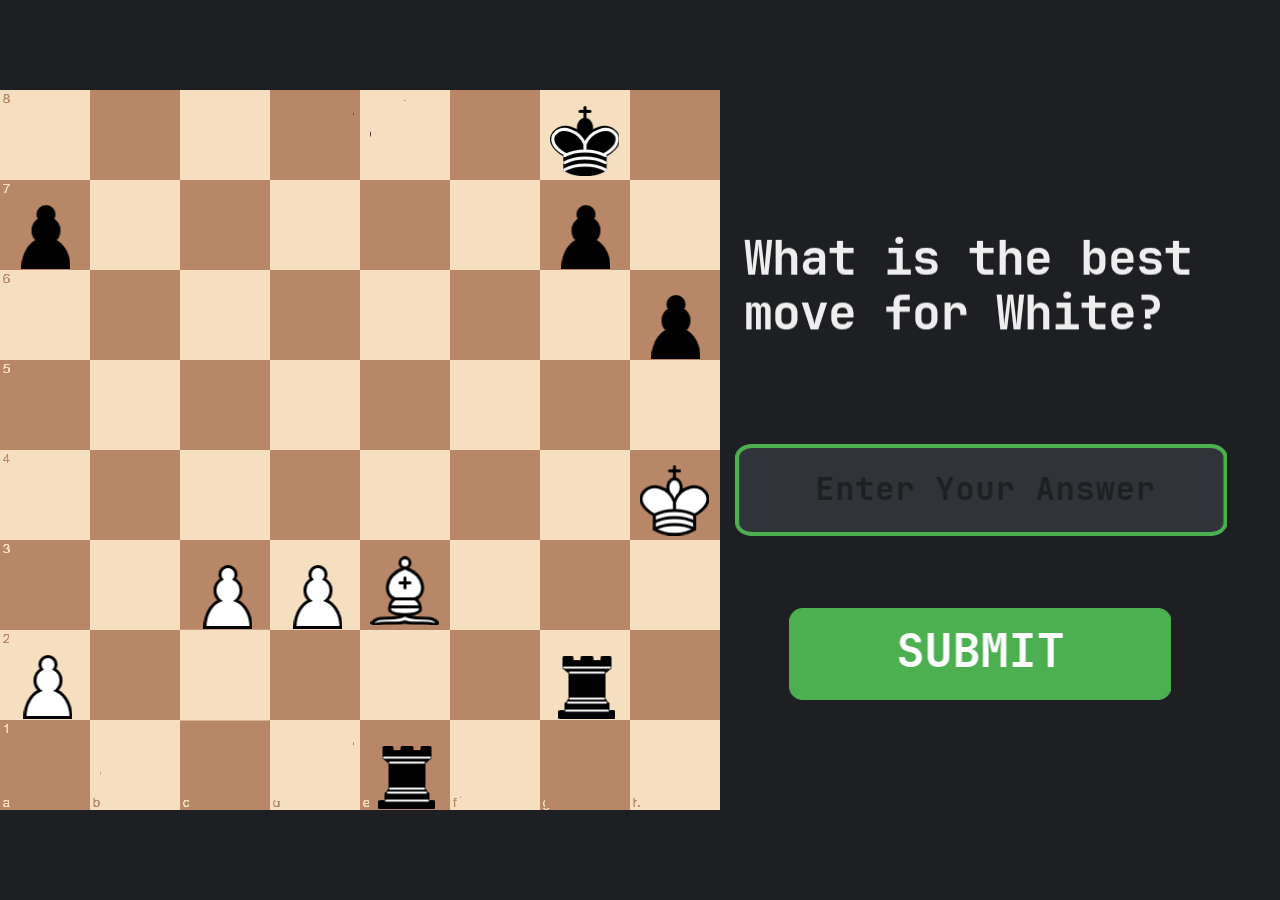
==== index.html @ fb8982b6 "Updated and Formatted Script.js" ====
<!DOCTYPE html>
<html>
<head>
  <meta charset="utf-8">
  <meta name="viewport" content="width=device-width, initial-scale=1.0, maximum-scale=1.0, user-scalable=no">
  <meta http-equiv="Content-Security-Policy" content="default-src * 'self' 'unsafe-inline' 'unsafe-eval' data: blob:">
  <title>SJ Trainer</title>
  <link rel="stylesheet" href="./res/css/style.css">
  <meta name="theme-color" content="#1e1f22">
  <link rel="icon" href="./res/img/SJ-Trainer-Logo.svg">
</head>
<body>
  <div id="app"></div>

  <div id="launch" class="screen" hidden title="Click to start">
    <div class="green-flag">
      <svg viewBox="0 0 16.63 17.5" width="42" height="44">
        <defs><style>.cls-1,.cls-2{fill:#4cbf56;stroke:#45993d;stroke-linecap:round;stroke-linejoin:round;}.cls-2{stroke-width:1.5px;}</style></defs>
        <path class="cls-1" d="M.75,2A6.44,6.44,0,0,1,8.44,2h0a6.44,6.44,0,0,0,7.69,0V12.4a6.44,6.44,0,0,1-7.69,0h0a6.44,6.44,0,0,0-7.69,0"/>
        <line class="cls-2" x1="0.75" y1="16.75" x2="0.75" y2="0.75"/>
      </svg>
    </div>
  </div>

  <div id="loading" class="screen">
    <noscript>Enable JavaScript</noscript>
    
    <div class="loading-image"><img src="res/img/Hiruja-Studios-Logo-Light.svg"></div>
    
  </div>

  <div id="error" class="screen" hidden>
    <h1>Error</h1>
    <details>
      <summary id="error-message"></summary>
      <p id="error-stack"></p>
    </details>
  </div>

  <script src="./res/js/script.js"></script>
  <script>
    const appElement = document.getElementById('app');
    const launchScreen = document.getElementById('launch');
    const loadingScreen = document.getElementById('loading');
    const loadingInner = document.getElementById('loading-inner');
    const errorScreen = document.getElementById('error');
    const errorScreenMessage = document.getElementById('error-message');
    const errorScreenStack = document.getElementById('error-stack');

    const handleError = (error) => {
      console.error(error);
      if (!errorScreen.hidden) return;
      errorScreen.hidden = false;
      errorScreenMessage.textContent = '' + error;
      let debug = error && error.stack || 'no stack';
      debug += '\nUser agent: ' + navigator.userAgent;
      errorScreenStack.textContent = debug;
    };
    const setProgress = (progress) => {
      if (loadingInner) loadingInner.style.width = progress * 100 + '%';
    };
    const interpolate = (a, b, t) => a + t * (b - a);

    try {
      setProgress(0.1);

      const scaffolding = new Scaffolding.Scaffolding();
      scaffolding.width = 640;
      scaffolding.height = 360;
      scaffolding.resizeMode = "preserve-ratio";
      scaffolding.editableLists = false;
      scaffolding.usePackagedRuntime = true;
      scaffolding.setup();
      scaffolding.appendTo(appElement);

      const vm = scaffolding.vm;
      window.scaffolding = scaffolding;
      window.vm = scaffolding.vm;
      window.Scratch = {
        vm,
        renderer: vm.renderer,
        audioEngine: vm.runtime.audioEngine,
        bitmapAdapter: vm.runtime.v2BitmapAdapter,
        videoProvider: vm.runtime.ioDevices.video.provider
      };

      scaffolding.setUsername("player####".replace(/#/g, () => Math.floor(Math.random() * 10)));
      scaffolding.setAccentColor("#ff4c4c");

      try {
        scaffolding.addCloudProvider(new Scaffolding.Cloud.WebSocketProvider(["wss://clouddata.turbowarp.org","wss://clouddata.turbowarp.xyz"], "p4-@SJ Trainer.sb3"));
      } catch (error) {
        console.error(error);
      }

      vm.setTurboMode(false);
      if (vm.setInterpolation) vm.setInterpolation(false);
      if (vm.setFramerate) vm.setFramerate(30);
      if (vm.renderer.setUseHighQualityRender) vm.renderer.setUseHighQualityRender(false);
      if (vm.setRuntimeOptions) vm.setRuntimeOptions({
        fencing: true,
        miscLimits: true,
        maxClones: 300,
      });
      if (vm.setCompilerOptions) vm.setCompilerOptions({
        enabled: true,
        warpTimer: false
      });
      if (vm.renderer.setMaxTextureDimension) vm.renderer.setMaxTextureDimension(2048);

      if (typeof ScaffoldingAddons !== 'undefined') {
        ScaffoldingAddons.run(scaffolding, {"gamepad":false,"pointerlock":false,"specialCloudBehaviors":false,"unsafeCloudBehaviors":false,"pause":false});
      }

      scaffolding.setExtensionSecurityManager({
        getSandboxMode: () => 'unsandboxed',
        canLoadExtensionFromProject: () => true
      });
      for (const extension of ["data:application/javascript,(function%20(Scratch)%20%7B%0A%20%20%20%20'use%20strict'%3B%0A%0A%20%20%20%20class%20RedirectExtension%20%7B%0A%20%20%20%20%20%20%20%20getInfo()%20%7B%0A%20%20%20%20%20%20%20%20%20%20%20%20return%20%7B%0A%20%20%20%20%20%20%20%20%20%20%20%20%20%20%20%20id%3A%20'redirect'%2C%0A%20%20%20%20%20%20%20%20%20%20%20%20%20%20%20%20name%3A%20'Redirect'%2C%0A%20%20%20%20%20%20%20%20%20%20%20%20%20%20%20%20blocks%3A%20%5B%0A%20%20%20%20%20%20%20%20%20%20%20%20%20%20%20%20%20%20%20%20%7B%0A%20%20%20%20%20%20%20%20%20%20%20%20%20%20%20%20%20%20%20%20%20%20%20%20opcode%3A%20'redirect'%2C%0A%20%20%20%20%20%20%20%20%20%20%20%20%20%20%20%20%20%20%20%20%20%20%20%20blockType%3A%20Scratch.BlockType.COMMAND%2C%0A%20%20%20%20%20%20%20%20%20%20%20%20%20%20%20%20%20%20%20%20%20%20%20%20text%3A%20'redirect%20to%20%5BURL%5D'%2C%0A%20%20%20%20%20%20%20%20%20%20%20%20%20%20%20%20%20%20%20%20%20%20%20%20arguments%3A%20%7B%0A%20%20%20%20%20%20%20%20%20%20%20%20%20%20%20%20%20%20%20%20%20%20%20%20%20%20%20%20URL%3A%20%7B%0A%20%20%20%20%20%20%20%20%20%20%20%20%20%20%20%20%20%20%20%20%20%20%20%20%20%20%20%20%20%20%20%20type%3A%20Scratch.ArgumentType.STRING%2C%0A%20%20%20%20%20%20%20%20%20%20%20%20%20%20%20%20%20%20%20%20%20%20%20%20%20%20%20%20%20%20%20%20defaultValue%3A%20'https%3A%2F%2Fexample.com'%0A%20%20%20%20%20%20%20%20%20%20%20%20%20%20%20%20%20%20%20%20%20%20%20%20%20%20%20%20%7D%0A%20%20%20%20%20%20%20%20%20%20%20%20%20%20%20%20%20%20%20%20%20%20%20%20%7D%0A%20%20%20%20%20%20%20%20%20%20%20%20%20%20%20%20%20%20%20%20%7D%0A%20%20%20%20%20%20%20%20%20%20%20%20%20%20%20%20%5D%0A%20%20%20%20%20%20%20%20%20%20%20%20%7D%3B%0A%20%20%20%20%20%20%20%20%7D%0A%0A%20%20%20%20%20%20%20%20redirect(args)%20%7B%0A%20%20%20%20%20%20%20%20%20%20%20%20const%20url%20%3D%20args.URL%3B%0A%20%20%20%20%20%20%20%20%20%20%20%20if%20(url%20%26%26%20url.startsWith('http'))%20%7B%0A%20%20%20%20%20%20%20%20%20%20%20%20%20%20%20%20window.location.href%20%3D%20url%3B%0A%20%20%20%20%20%20%20%20%20%20%20%20%7D%20else%20%7B%0A%20%20%20%20%20%20%20%20%20%20%20%20%20%20%20%20console.error('Invalid%20URL%20provided%3A'%2C%20url)%3B%0A%20%20%20%20%20%20%20%20%20%20%20%20%7D%0A%20%20%20%20%20%20%20%20%7D%0A%20%20%20%20%7D%0A%0A%20%20%20%20Scratch.extensions.register(new%20RedirectExtension())%3B%0A%7D)(Scratch)%3B%0A","data:text/javascript;,(function(Scratch)%20%7B%20%2F%2F%20Name%3A%20Animated%20Text%0A%2F%2F%20ID%3A%20text%0A%2F%2F%20Description%3A%20An%20easy%20way%20to%20display%20and%20animate%20text.%20Compatible%20with%20Scratch%20Lab's%20Animated%20Text%20experiment.%0A%2F%2F%20By%3A%20LilyMakesThings%0A%2F%2F%20License%3A%20MIT%20AND%20LGPL-3.0%0A%0A%2F*%20generated%20l10n%20code%20*%2FScratch.translate.setup(%7B%22de%22%3A%7B%22_Animated%20Text%22%3A%22Animierter%20Text%22%7D%2C%22fi%22%3A%7B%22_%23%20of%20lines%22%3A%22rivien%20m%C3%A4%C3%A4r%C3%A4%22%2C%22_%23%20of%20lines%20%5BWITH_WORD_WRAP%5D%22%3A%22rivien%20m%C3%A4%C3%A4r%C3%A4%20%5BWITH_WORD_WRAP%5D%22%2C%22_Animated%20Text%22%3A%22Animoitu%20teksti%22%2C%22_Enable%20Non-Scratch%20Lab%20Features%22%3A%22Ota%20Scratch%20Labin%20ulkopuoliset%20ominaisuudet%20k%C3%A4ytt%C3%B6%C3%B6n%22%2C%22_Hello!%22%3A%22Hei!%22%2C%22_Here%20we%20go!%22%3A%22Aloitetaan!%22%2C%22_Incompatible%20with%20Scratch%20Lab%3A%22%3A%22Ei-yhteensopivia%20Scratch%20Labin%20kanssa%3A%22%2C%22_Welcome%20to%20my%20project!%22%3A%22Tervetuloa%20projektiini!%22%2C%22_%5BANIMATE%5D%20duration%22%3A%22animaation%20%5BANIMATE%5D%20kesto%22%2C%22_%5BANIMATE%5D%20text%20%5BTEXT%5D%22%3A%22%5BANIMATE%5D%20teksti%20%5BTEXT%5D%22%2C%22_add%20line%20%5BTEXT%5D%22%3A%22lis%C3%A4%C3%A4%20rivi%20%5BTEXT%5D%22%2C%22_align%20text%20to%20%5BALIGN%5D%22%3A%22keskit%C3%A4%20teksti%20%5BALIGN%5D%22%2C%22_animate%20%5BANIMATE%5D%20until%20done%22%3A%22suorita%20%5BANIMATE%5D%20animaatio%20loppuun%22%2C%22_center%22%3A%22keskelle%22%2C%22_displayed%20text%22%3A%22n%C3%A4ytetty%20teksti%22%2C%22_is%20animating%3F%22%3A%22onko%20animaatio%20k%C3%A4ynniss%C3%A4%3F%22%2C%22_is%20showing%20text%3F%22%3A%22n%C3%A4ytet%C3%A4%C3%A4nk%C3%B6%20teksti%C3%A4%3F%22%2C%22_left%22%3A%22vasemmalle%22%2C%22_rainbow%22%3A%22sateenkaari%22%2C%22_random%20font%22%3A%22satunnainen%20fontti%22%2C%22_reset%20%5BANIMATE%5D%20duration%22%3A%22palauta%20%5BANIMATE%5D%20animaatio%20normaalikestoiseksi%22%2C%22_reset%20text%20width%22%3A%22nollaa%20tekstin%20leveys%22%2C%22_reset%20typing%20delay%22%3A%22nollaa%20kirjoitusv%C3%A4li%22%2C%22_right%22%3A%22oikealle%22%2C%22_set%20%5BANIMATE%5D%20duration%20to%20%5BNUM%5D%20seconds%22%3A%22aseta%20%5BANIMATE%5D%20animaatio%20%5BNUM%5D%20sekunnin%20pituiseksi%22%2C%22_set%20font%20to%20%5BFONT%5D%22%3A%22aseta%20fontiksi%20%5BFONT%5D%22%2C%22_set%20text%20color%20to%20%5BCOLOR%5D%22%3A%22aseta%20tekstin%20v%C3%A4riksi%20%5BCOLOR%5D%22%2C%22_set%20typing%20delay%20to%20%5BNUM%5D%20seconds%22%3A%22aseta%20kirjoitusv%C3%A4liksi%20%5BNUM%5D%20sekuntia%22%2C%22_set%20width%20to%20%5BWIDTH%5D%22%3A%22aseta%20leveydeksi%20%5BWIDTH%5D%22%2C%22_set%20width%20to%20%5BWIDTH%5D%20aligned%20%5BALIGN%5D%22%3A%22aseta%20leveydeksi%20%5BWIDTH%5D%20ja%20keskit%C3%A4%20%5BALIGN%5D%22%2C%22_show%20sprite%22%3A%22n%C3%A4yt%C3%A4%20hahmo%22%2C%22_show%20text%20%5BTEXT%5D%22%3A%22n%C3%A4yt%C3%A4%20teksti%20%5BTEXT%5D%22%2C%22_start%20%5BANIMATE%5D%20animation%22%3A%22aloita%20%5BANIMATE%5D%20animaatio%22%2C%22_text%20%5BATTRIBUTE%5D%22%3A%22tekstin%20%5BATTRIBUTE%5D%22%2C%22_type%22%3A%22tyyppi%22%2C%22_typing%20delay%22%3A%22kirjoitusv%C3%A4li%22%2C%22_with%20word%20wrap%22%3A%22tekstin%20rivitys%20mukaan%20lukien%22%2C%22_without%20word%20wrap%22%3A%22ilman%20tekstin%20rivityst%C3%A4%22%2C%22_zoom%22%3A%22l%C3%A4henev%C3%A4%22%2C%22disableCompatibilityMode%22%3A%22T%C3%A4m%C3%A4%20ottaa%20k%C3%A4ytt%C3%B6%C3%B6n%20uusia%20lohkoja%20ja%20ominaisuuksia%2C%20jotka%20EIV%C3%84T%20TOIMI%20virallisessa%20Scratch%20Labissa.%5Cn%5CnHaluatko%20jatkaa%3F%22%7D%2C%22it%22%3A%7B%22_%23%20of%20lines%22%3A%22numero%20di%20righe%22%2C%22_Animated%20Text%22%3A%22Testo%20Animato%22%2C%22_Enable%20Non-Scratch%20Lab%20Features%22%3A%22Abilita%20blocchi%20non%20presenti%20in%20Scratch%20Lab%22%2C%22_Hello!%22%3A%22Ciao!%22%2C%22_Here%20we%20go!%22%3A%22Ecco%20fatto!%22%2C%22_Incompatible%20with%20Scratch%20Lab%3A%22%3A%22Non%20compatibili%20con%20Scratch%20Lab%3A%22%2C%22_Welcome%20to%20my%20project!%22%3A%22Bevenuti%20nel%20mio%20progetto!%22%2C%22_%5BANIMATE%5D%20duration%22%3A%22durata%20%5BANIMATE%5D%22%2C%22_%5BANIMATE%5D%20text%20%5BTEXT%5D%22%3A%22testo%20%5BTEXT%5D%20con%20effetto%20%5BANIMATE%5D%22%2C%22_add%20line%20%5BTEXT%5D%22%3A%22aggiugi%20riga%20%5BTEXT%5D%22%2C%22_align%20text%20to%20%5BALIGN%5D%22%3A%22allinea%20il%20testo%20%5BALIGN%5D%22%2C%22_animate%20%5BANIMATE%5D%20until%20done%22%3A%22inizia%20animazione%20%5BANIMATE%5D%20e%20attendi%20la%20fine%22%2C%22_center%22%3A%22centro%22%2C%22_displayed%20text%22%3A%22testo%20animato%22%2C%22_is%20animating%3F%22%3A%22animato%22%2C%22_is%20showing%20text%3F%22%3A%22testo%20visibile%22%2C%22_left%22%3A%22a%20sinistra%22%2C%22_rainbow%22%3A%22effetto%20arcobaleno%22%2C%22_random%20font%22%3A%22scelto%20a%20caso%22%2C%22_reset%20%5BANIMATE%5D%20duration%22%3A%22resetta%20durata%20animazione%20%5BANIMATE%5D%22%2C%22_reset%20text%20width%22%3A%22resetta%20larghezza%20testo%22%2C%22_reset%20typing%20delay%22%3A%22resetta%20intervallo%20effetto%20digitazione%22%2C%22_right%22%3A%22a%20destra%22%2C%22_set%20%5BANIMATE%5D%20duration%20to%20%5BNUM%5D%20seconds%22%3A%22imposta%20durata%20%5BANIMATE%5D%20a%20%5BNUM%5D%20secondi%22%2C%22_set%20font%20to%20%5BFONT%5D%22%3A%22usa%20carattere%20%5BFONT%5D%22%2C%22_set%20text%20color%20to%20%5BCOLOR%5D%22%3A%22imposta%20colore%20del%20testo%20a%20%5BCOLOR%5D%22%2C%22_set%20typing%20delay%20to%20%5BNUM%5D%20seconds%22%3A%22imposta%20intervallo%20effetto%20digitazione%20a%20%5BNUM%5D%20secondi%22%2C%22_set%20width%20to%20%5BWIDTH%5D%22%3A%22imposta%20larghezza%20a%20%5BWIDTH%5D%22%2C%22_set%20width%20to%20%5BWIDTH%5D%20aligned%20%5BALIGN%5D%22%3A%22imposta%20larghezza%20a%20%5BWIDTH%5D%20con%20allineamento%20%5BALIGN%5D%22%2C%22_show%20sprite%22%3A%22mostra%20sprite%22%2C%22_show%20text%20%5BTEXT%5D%22%3A%22mostra%20testo%20%5BTEXT%5D%22%2C%22_start%20%5BANIMATE%5D%20animation%22%3A%22inizia%20animazione%20%5BANIMATE%5D%22%2C%22_text%20%5BATTRIBUTE%5D%22%3A%22%5BATTRIBUTE%5D%20del%20testo%22%2C%22_type%22%3A%22effetto%20digitazione%22%2C%22_typing%20delay%22%3A%22intervallo%20effetto%20digitazione%22%2C%22_zoom%22%3A%22effetto%20zoom%22%7D%2C%22ja%22%3A%7B%22_%23%20of%20lines%22%3A%22%E8%A1%8C%E6%95%B0%22%2C%22_Animated%20Text%22%3A%22%E3%82%A2%E3%83%8B%E3%83%A1%E3%83%BC%E3%82%B7%E3%83%A7%E3%83%B3%E3%83%86%E3%82%AD%E3%82%B9%E3%83%88%22%2C%22_Enable%20Non-Scratch%20Lab%20Features%22%3A%22Scratch%20Lab%E4%BB%A5%E5%A4%96%E3%81%AE%E6%A9%9F%E8%83%BD%E3%82%92%E6%9C%89%E5%8A%B9%E3%81%AB%E3%81%99%E3%82%8B%22%2C%22_Hello!%22%3A%22%E3%81%93%E3%82%93%E3%81%AB%E3%81%A1%E3%81%AF!%22%2C%22_Here%20we%20go!%22%3A%22%E3%81%95%E3%81%81%E8%A1%8C%E3%81%93%E3%81%86!%22%2C%22_Incompatible%20with%20Scratch%20Lab%3A%22%3A%22Scratch%20Lab%E3%81%A8%E3%81%AE%E4%BA%92%E6%8F%9B%E6%80%A7%E3%81%AA%E3%81%97%22%2C%22_Welcome%20to%20my%20project!%22%3A%22%E3%83%97%E3%83%AD%E3%82%B8%E3%82%A7%E3%82%AF%E3%83%88%E3%81%B8%E3%82%88%E3%81%86%E3%81%93%E3%81%9D!%22%2C%22_%5BANIMATE%5D%20duration%22%3A%22%5BANIMATE%5D%E3%81%AE%E9%95%B7%E3%81%95%22%2C%22_%5BANIMATE%5D%20text%20%5BTEXT%5D%22%3A%22%5BANIMATE%5D%E3%82%A2%E3%83%8B%E3%83%A1%E3%83%BC%E3%82%B7%E3%83%A7%E3%83%B3%E3%81%A7%E3%83%86%E3%82%AD%E3%82%B9%E3%83%88%5BTEXT%5D%E3%82%92%E8%A1%A8%E7%A4%BA%E3%81%99%E3%82%8B%22%2C%22_add%20line%20%5BTEXT%5D%22%3A%22%E8%A1%8C%E3%82%92%E8%BF%BD%E5%8A%A0%E3%81%97%E3%81%A6%5BTEXT%5D%E3%82%92%E8%A1%A8%E7%A4%BA%E3%81%99%E3%82%8B%22%2C%22_align%20text%20to%20%5BALIGN%5D%22%3A%22%E3%83%86%E3%82%AD%E3%82%B9%E3%83%88%E3%82%92%5BALIGN%5D%E5%AF%84%E3%82%8A%E3%81%AB%E3%81%99%E3%82%8B%22%2C%22_animate%20%5BANIMATE%5D%20until%20done%22%3A%22%E3%82%A2%E3%83%8B%E3%83%A1%E3%83%BC%E3%82%B7%E3%83%A7%E3%83%B3%5BANIMATE%5D%E3%82%92%E9%96%8B%E5%A7%8B%E3%81%97%E3%81%A6%E5%BE%85%E3%81%A4%22%2C%22_center%22%3A%22%E4%B8%AD%E5%A4%AE%22%2C%22_displayed%20text%22%3A%22%E8%A1%A8%E7%A4%BA%E3%81%95%E3%82%8C%E3%81%A6%E3%81%84%E3%82%8B%E3%83%86%E3%82%AD%E3%82%B9%E3%83%88%22%2C%22_is%20animating%3F%22%3A%22%E3%82%A2%E3%83%8B%E3%83%A1%E3%83%BC%E3%82%B7%E3%83%A7%E3%83%B3%E3%81%97%E3%81%A6%E3%81%84%E3%82%8B%3F%22%2C%22_is%20showing%20text%3F%22%3A%22%E3%83%86%E3%82%AD%E3%82%B9%E3%83%88%E3%81%8C%E8%A1%A8%E7%A4%BA%E3%81%95%E3%82%8C%E3%81%A6%E3%81%84%E3%82%8B%E3%81%8B%3F%22%2C%22_left%22%3A%22%E5%B7%A6%22%2C%22_rainbow%22%3A%22%E3%83%AC%E3%82%A4%E3%83%B3%E3%83%9C%E3%83%BC%22%2C%22_random%20font%22%3A%22%E3%83%A9%E3%83%B3%E3%83%80%E3%83%A0%E3%81%AA%E3%83%95%E3%82%A9%E3%83%B3%E3%83%88%22%2C%22_reset%20%5BANIMATE%5D%20duration%22%3A%22%E3%82%A2%E3%83%8B%E3%83%A1%E3%83%BC%E3%82%B7%E3%83%A7%E3%83%B3%5BANIMATE%5D%E3%81%AE%E9%95%B7%E3%81%95%E3%82%92%E3%83%AA%E3%82%BB%E3%83%83%E3%83%88%E3%81%99%E3%82%8B%22%2C%22_reset%20text%20width%22%3A%22%E3%83%86%E3%82%AD%E3%82%B9%E3%83%88%E3%81%AE%E5%B9%85%E3%82%92%E3%83%AA%E3%82%BB%E3%83%83%E3%83%88%E3%81%99%E3%82%8B%22%2C%22_reset%20typing%20delay%22%3A%22%E3%82%BF%E3%82%A4%E3%83%94%E3%83%B3%E3%82%B0%E3%82%A2%E3%83%8B%E3%83%A1%E3%83%BC%E3%82%B7%E3%83%A7%E3%83%B3%E3%81%AE%E9%96%93%E9%9A%94%E3%82%92%E3%83%AA%E3%82%BB%E3%83%83%E3%83%88%22%2C%22_right%22%3A%22%E5%8F%B3%22%2C%22_set%20%5BANIMATE%5D%20duration%20to%20%5BNUM%5D%20seconds%22%3A%22%E3%82%A2%E3%83%8B%E3%83%A1%E3%83%BC%E3%82%B7%E3%83%A7%E3%83%B3%5BANIMATE%5D%E3%81%AE%E9%95%B7%E3%81%95%E3%82%92%5BNUM%5D%E7%A7%92%E3%81%AB%E3%81%99%E3%82%8B%22%2C%22_set%20font%20to%20%5BFONT%5D%22%3A%22%E3%83%95%E3%82%A9%E3%83%B3%E3%83%88%E3%82%92%5BFONT%5D%E3%81%AB%E3%81%99%E3%82%8B%22%2C%22_set%20text%20color%20to%20%5BCOLOR%5D%22%3A%22%E3%83%86%E3%82%AD%E3%82%B9%E3%83%88%E3%81%AE%E8%89%B2%E3%82%92%5BCOLOR%5D%E3%81%AB%E3%81%99%E3%82%8B%22%2C%22_set%20typing%20delay%20to%20%5BNUM%5D%20seconds%22%3A%22%E3%82%BF%E3%82%A4%E3%83%94%E3%83%B3%E3%82%B0%E3%82%A2%E3%83%8B%E3%83%A1%E3%83%BC%E3%82%B7%E3%83%A7%E3%83%B3%E3%81%AE%E9%96%93%E9%9A%94%E3%82%92%5BNUM%5D%E7%A7%92%E3%81%AB%E3%81%99%E3%82%8B%22%2C%22_set%20width%20to%20%5BWIDTH%5D%22%3A%22%E5%B9%85%E3%82%92%5BWIDTH%5D%E3%81%AB%E3%81%99%E3%82%8B%22%2C%22_set%20width%20to%20%5BWIDTH%5D%20aligned%20%5BALIGN%5D%22%3A%22%E3%83%86%E3%82%AD%E3%82%B9%E3%83%88%E3%81%AE%E5%B9%85%E3%82%92%5BWIDTH%5D%E3%80%81%5BALIGN%5D%E5%AF%84%E3%81%9B%E3%81%AB%E3%81%99%E3%82%8B%22%2C%22_show%20sprite%22%3A%22%E3%82%B9%E3%83%97%E3%83%A9%E3%82%A4%E3%83%88%E3%82%92%E8%A1%A8%E7%A4%BA%22%2C%22_show%20text%20%5BTEXT%5D%22%3A%22%E3%83%86%E3%82%AD%E3%82%B9%E3%83%88%5BTEXT%5D%E3%82%92%E8%A1%A8%E7%A4%BA%E3%81%99%E3%82%8B%22%2C%22_start%20%5BANIMATE%5D%20animation%22%3A%22%E3%82%A2%E3%83%8B%E3%83%A1%E3%83%BC%E3%82%B7%E3%83%A7%E3%83%B3%5BANIMATE%5D%E3%82%92%E9%96%8B%E5%A7%8B%E3%81%99%E3%82%8B%22%2C%22_text%20%5BATTRIBUTE%5D%22%3A%22%E3%83%86%E3%82%AD%E3%82%B9%E3%83%88%E3%81%AE%5BATTRIBUTE%5D%22%2C%22_type%22%3A%22%E3%82%BF%E3%82%A4%E3%83%94%E3%83%B3%E3%82%B0%22%2C%22_typing%20delay%22%3A%22%E3%82%BF%E3%82%A4%E3%83%94%E3%83%B3%E3%82%B0%E3%82%A2%E3%83%8B%E3%83%A1%E3%83%BC%E3%82%B7%E3%83%A7%E3%83%B3%E3%81%AE%E9%96%93%E9%9A%94%22%2C%22_zoom%22%3A%22%E3%82%BA%E3%83%BC%E3%83%A0%22%2C%22disableCompatibilityMode%22%3A%22%E3%81%93%E3%82%8C%E3%81%AFScratch%20Lab%E3%81%A7%E3%81%AF%E5%8B%95%E3%81%8B%E3%81%AA%E3%81%84%E3%83%96%E3%83%AD%E3%83%83%E3%82%AF%E3%82%84%E6%A9%9F%E8%83%BD%E3%82%92%E6%9C%89%E5%8A%B9%E3%81%AB%E3%81%97%E3%81%BE%E3%81%99%E3%80%82%5Cn%5Cn%E7%B6%9A%E8%A1%8C%E3%81%97%E3%81%BE%E3%81%99%E3%81%8B%3F%22%7D%2C%22ko%22%3A%7B%22_Hello!%22%3A%22%EC%95%88%EB%85%95!%22%7D%2C%22nb%22%3A%7B%22_%23%20of%20lines%22%3A%22%23%20av%20linjer%22%2C%22_Animated%20Text%22%3A%22Animert%20Tekst%22%2C%22_Enable%20Non-Scratch%20Lab%20Features%22%3A%22Aktiver%20funksjoner%20som%20er%20ikke%20tilgjengelig%20i%20scratch%20lab%22%2C%22_Hello!%22%3A%22Hei!%22%2C%22_Here%20we%20go!%22%3A%22Her%20g%C3%A5r%20vi!%22%2C%22_Incompatible%20with%20Scratch%20Lab%3A%22%3A%22Inkompatibel%20med%20Scratch%20Lab.%22%2C%22_Welcome%20to%20my%20project!%22%3A%22Velkommen%20til%20mitt%20prosjekt!%22%2C%22_%5BANIMATE%5D%20duration%22%3A%22%5BANIMATE%5D%20varighet%22%2C%22_%5BANIMATE%5D%20text%20%5BTEXT%5D%22%3A%22%5BANIMATE%5D%20tekst%20%5BTEXT%5D%22%2C%22_add%20line%20%5BTEXT%5D%22%3A%22legg%20til%20linje%20%5BTEXT%5D%22%2C%22_align%20text%20to%20%5BALIGN%5D%22%3A%22juster%20teksten%20til%20%5BALIGN%5D%22%2C%22_animate%20%5BANIMATE%5D%20until%20done%22%3A%22animere%20%5BANIMATE%5D%20til%20ferdig%22%2C%22_center%22%3A%22senter%22%2C%22_displayed%20text%22%3A%22vist%20tekst%22%2C%22_is%20animating%3F%22%3A%22er%20animerer%3F%22%2C%22_is%20showing%20text%3F%22%3A%22viser%20teksten%3F%22%2C%22_left%22%3A%22venstre%22%2C%22_rainbow%22%3A%22regnbue%22%2C%22_random%20font%22%3A%22tilfeldig%20skrifttype%22%2C%22_reset%20%5BANIMATE%5D%20duration%22%3A%22tilbakestill%20%5BANIMATE%5D%20varighet%22%2C%22_reset%20text%20width%22%3A%22tilbakestill%20tekstbredde%22%2C%22_reset%20typing%20delay%22%3A%22nullstill%20skriveforsinkelse%22%2C%22_right%22%3A%22riktig%22%2C%22_set%20%5BANIMATE%5D%20duration%20to%20%5BNUM%5D%20seconds%22%3A%22sett%20%5BANIMATE%5D%20varighet%20til%20%5BNUM%5D%20sekunder%22%2C%22_set%20font%20to%20%5BFONT%5D%22%3A%22sett%20skrifttype%20til%20%5BFONT%5D%22%2C%22_set%20text%20color%20to%20%5BCOLOR%5D%22%3A%22sett%20tekstfarge%20til%20%5BCOLOR%5D%22%2C%22_set%20typing%20delay%20to%20%5BNUM%5D%20seconds%22%3A%22sett%20skriveforsinkelse%20til%20%5BNUM%5D%20sekunder%22%2C%22_set%20width%20to%20%5BWIDTH%5D%22%3A%22sett%20bredde%20til%20%5BWIDTH%5D%22%2C%22_set%20width%20to%20%5BWIDTH%5D%20aligned%20%5BALIGN%5D%22%3A%22sett%20bredde%20til%20%5BWIDTH%5D%20justert%20%5BALIGN%5D%22%2C%22_show%20sprite%22%3A%22vis%20sprite%22%2C%22_show%20text%20%5BTEXT%5D%22%3A%22vis%20tekst%20%5BTEXT%5D%22%2C%22_start%20%5BANIMATE%5D%20animation%22%3A%22start%20%5BANIMATE%5D%20animasjon%22%2C%22_text%20%5BATTRIBUTE%5D%22%3A%22tekst%20%5BATTRIBUTE%5D%22%2C%22_typing%20delay%22%3A%22skriveforsinkelse%22%2C%22disableCompatibilityMode%22%3A%22Dette%20vil%20aktivere%20nye%20blokker%20og%20funksjoner%20som%20ikke%20vil%20fungere%20i%20den%20offisielle%20Scratch%20Lab.%5Cn%5Cn%C3%98nsker%20du%20%C3%A5%20fortsette%3F%22%7D%2C%22nl%22%3A%7B%22_%23%20of%20lines%22%3A%22aantal%20regels%22%2C%22_%23%20of%20lines%20%5BWITH_WORD_WRAP%5D%22%3A%22aantal%20regels%20%5BWITH_WORD_WRAP%5D%22%2C%22_Animated%20Text%22%3A%22Geanimeerde%20tekst%22%2C%22_Enable%20Non-Scratch%20Lab%20Features%22%3A%22Niet-Scratch%20Lab%20Functies%20Inschakelen%22%2C%22_Hello!%22%3A%22Hallo!%22%2C%22_Here%20we%20go!%22%3A%22Daar%20gaan%20we!%22%2C%22_Incompatible%20with%20Scratch%20Lab%3A%22%3A%22Incompatibel%20met%20Scratch%20Lab%3A%22%2C%22_Welcome%20to%20my%20project!%22%3A%22Welkom%20bij%20mijn%20project!%22%2C%22_%5BANIMATE%5D%20duration%22%3A%22duur%20van%20%5BANIMATE%5D%22%2C%22_%5BANIMATE%5D%20text%20%5BTEXT%5D%22%3A%22%5BANIMATE%5D%20tekst%20%5BTEXT%5D%22%2C%22_add%20line%20%5BTEXT%5D%22%3A%22voeg%20regel%20%5BTEXT%5D%20toe%22%2C%22_align%20text%20to%20%5BALIGN%5D%22%3A%22lijn%20tekst%20%5BALIGN%5D%20uit%22%2C%22_animate%20%5BANIMATE%5D%20until%20done%22%3A%22start%20animatie%20%5BANIMATE%5D%20en%20wacht%22%2C%22_center%22%3A%22midden%22%2C%22_displayed%20text%22%3A%22weergegeven%20tekst%22%2C%22_is%20animating%3F%22%3A%22animatie%20bezig%3F%22%2C%22_is%20showing%20text%3F%22%3A%22tekst%20aan%20het%20tonen%3F%22%2C%22_left%22%3A%22links%22%2C%22_rainbow%22%3A%22regenboog%22%2C%22_random%20font%22%3A%22willekeurig%20lettertype%22%2C%22_reset%20%5BANIMATE%5D%20duration%22%3A%22reset%20duur%20van%20%5BANIMATE%5D%22%2C%22_reset%20text%20width%22%3A%22reset%20tekstbreedte%22%2C%22_reset%20typing%20delay%22%3A%22reset%20wachttijd%20van%20typ-animatie%22%2C%22_right%22%3A%22rechts%22%2C%22_set%20%5BANIMATE%5D%20duration%20to%20%5BNUM%5D%20seconds%22%3A%22maak%20duur%20van%20%5BANIMATE%5D%20%5BNUM%5D%20seconden%22%2C%22_set%20font%20to%20%5BFONT%5D%22%3A%22maak%20lettertype%20%5BFONT%5D%22%2C%22_set%20text%20color%20to%20%5BCOLOR%5D%22%3A%22maak%20tekstkleur%20%5BCOLOR%5D%22%2C%22_set%20typing%20delay%20to%20%5BNUM%5D%20seconds%22%3A%22maak%20wachttijd%20van%20typ-animatie%20%5BNUM%5D%20seconden%22%2C%22_set%20width%20to%20%5BWIDTH%5D%22%3A%22maak%20breedte%20%5BWIDTH%5D%22%2C%22_set%20width%20to%20%5BWIDTH%5D%20aligned%20%5BALIGN%5D%22%3A%22maak%20breedte%20%5BWIDTH%5D%20%5BALIGN%5D%20uitgelijnd%22%2C%22_show%20sprite%22%3A%22toon%20sprite%22%2C%22_show%20text%20%5BTEXT%5D%22%3A%22toon%20tekst%20%5BTEXT%5D%22%2C%22_start%20%5BANIMATE%5D%20animation%22%3A%22start%20animatie%20%5BANIMATE%5D%22%2C%22_text%20%5BATTRIBUTE%5D%22%3A%22%5BATTRIBUTE%5D%20van%20tekst%22%2C%22_type%22%3A%22typen%22%2C%22_typing%20delay%22%3A%22wachttijd%20van%20typ-animatie%22%2C%22_with%20word%20wrap%22%3A%22met%20tekstterugloop%22%2C%22_without%20word%20wrap%22%3A%22zonder%20tekstterugloop%22%2C%22disableCompatibilityMode%22%3A%22Dit%20voegt%20nieuwe%20blokken%20en%20functies%20toe%20die%20NIET%20werken%20in%20het%20offici%C3%ABle%20Scratch%20Lab.%5Cn%5CnWil%20je%20verdergaan%3F%22%7D%2C%22ru%22%3A%7B%22_%23%20of%20lines%22%3A%22%D0%BA%D0%BE%D0%BB-%D0%B2%D0%BE%20%D1%81%D1%82%D1%80%D0%BE%D0%BA%22%2C%22_Animated%20Text%22%3A%22%D0%90%D0%BD%D0%B8%D0%BC%D0%B8%D1%80%D0%BE%D0%B2%D0%B0%D0%BD%D0%BD%D1%8B%D0%B9%20%D0%A2%D0%B5%D0%BA%D1%81%D1%82%22%2C%22_Enable%20Non-Scratch%20Lab%20Features%22%3A%22%D0%92%D0%BA%D0%BB%D1%8E%D1%87%D0%B8%D1%82%D1%8C%20%D1%84%D1%83%D0%BD%D0%BA%D1%86%D0%B8%D0%B8%20%D0%BD%D0%B5%20%D0%B8%D0%B7%20Scratch%20Lab%22%2C%22_Hello!%22%3A%22%D0%9F%D1%80%D0%B8%D0%B2%D0%B5%D1%82!%22%2C%22_Here%20we%20go!%22%3A%22%D0%9F%D0%BE%D0%B5%D1%85%D0%B0%D0%BB%D0%B8!%22%2C%22_Incompatible%20with%20Scratch%20Lab%3A%22%3A%22%D0%9D%D0%B5%D1%81%D0%BE%D0%B2%D0%BC%D0%B5%D1%81%D1%82%D0%B8%D0%BC%D0%BE%20%D1%81%D0%BE%20Scratch%20Lab%3A%22%2C%22_Welcome%20to%20my%20project!%22%3A%22%D0%94%D0%BE%D0%B1%D1%80%D0%BE%20%D0%BF%D0%BE%D0%B6%D0%B0%D0%BB%D0%BE%D0%B2%D0%B0%D1%82%D1%8C%20%D0%B2%20%D0%BC%D0%BE%D0%B9%20%D0%BF%D1%80%D0%BE%D0%B5%D0%BA%D1%82!%22%2C%22_%5BANIMATE%5D%20duration%22%3A%22%D0%BF%D1%80%D0%BE%D0%B4%D0%BE%D0%BB%D0%B6%D0%B8%D1%82%D0%B5%D0%BB%D1%8C%D0%BD%D0%BE%D1%81%D1%82%D1%8C%20%D0%B0%D0%BD%D0%B8%D0%BC%D0%B0%D1%86%D0%B8%D0%B8%20%5BANIMATE%5D%20%22%2C%22_%5BANIMATE%5D%20text%20%5BTEXT%5D%22%3A%22%5BANIMATE%5D%20%D1%82%D0%B5%D0%BA%D1%81%D1%82%20%5BTEXT%5D%22%2C%22_add%20line%20%5BTEXT%5D%22%3A%22%D0%B4%D0%BE%D0%B1%D0%B0%D0%B2%D0%B8%D1%82%D1%8C%20%D1%81%D1%82%D1%80%D0%BE%D0%BA%D1%83%20%5BTEXT%5D%22%2C%22_align%20text%20to%20%5BALIGN%5D%22%3A%22%D0%B2%D1%8B%D1%80%D0%BE%D0%B2%D0%BD%D1%8F%D1%82%D1%8C%20%D1%82%D0%B5%D0%BA%D1%81%D1%82%20%D0%BF%D0%BE%20%5BALIGN%5D%22%2C%22_animate%20%5BANIMATE%5D%20until%20done%22%3A%22%D0%B0%D0%BD%D0%B8%D0%BC%D0%B8%D1%80%D0%BE%D0%B2%D0%B0%D1%82%D1%8C%20%5BANIMATE%5D%20%D1%82%D0%B5%D0%BA%D1%81%D1%82%20%D0%B4%D0%BE%20%D0%BA%D0%BE%D0%BD%D1%86%D0%B0%22%2C%22_center%22%3A%22%D1%86%D0%B5%D0%BD%D1%82%D1%80%D1%83%22%2C%22_displayed%20text%22%3A%22%D0%BF%D0%BE%D0%BA%D0%B0%D0%B7%D0%B0%D0%BD%D0%BD%D1%8B%D0%B9%20%D1%82%D0%B5%D0%BA%D1%81%D1%82%22%2C%22_is%20animating%3F%22%3A%22%D0%B0%D0%BD%D0%B8%D0%BC%D0%B8%D1%80%D1%83%D0%B5%D1%82%D1%81%D1%8F%3F%22%2C%22_is%20showing%20text%3F%22%3A%22%D0%BF%D0%BE%D0%BA%D0%B0%D0%B7%D1%8B%D0%B2%D0%B0%D0%B5%D1%82%20%D1%82%D0%B5%D0%BA%D1%81%D1%82%3F%22%2C%22_left%22%3A%22%D0%BB%D0%B5%D0%B2%D0%BE%D0%BC%D1%83%20%D0%BA%D1%80%D0%B0%D1%8E%22%2C%22_rainbow%22%3A%22%D1%80%D0%B0%D0%B4%D1%83%D0%B6%D0%BD%D1%8B%D0%B9%22%2C%22_random%20font%22%3A%22%D1%81%D0%BB%D1%83%D1%87%D0%B0%D0%B9%D0%BD%D1%8B%D0%B9%20%D1%88%D1%80%D0%B8%D1%84%D1%82%22%2C%22_reset%20%5BANIMATE%5D%20duration%22%3A%22%D1%81%D0%B1%D1%80%D0%BE%D1%81%D0%B8%D1%82%D1%8C%20%D0%BF%D1%80%D0%BE%D0%B4%D0%BE%D0%BB%D0%B6%D0%B8%D1%82%D0%B5%D0%BB%D1%8C%D0%BD%D0%BE%D1%81%D1%82%D1%8C%20%D0%B0%D0%BD%D0%B8%D0%BC%D0%B0%D1%86%D0%B8%D0%B8%20%5BANIMATE%5D%22%2C%22_reset%20text%20width%22%3A%22%D1%81%D0%B1%D1%80%D0%BE%D1%81%D0%B8%D1%82%D1%8C%20%D1%88%D0%B8%D1%80%D0%B8%D0%BD%D1%83%20%D1%82%D0%B5%D0%BA%D1%81%D1%82%D0%B0%22%2C%22_reset%20typing%20delay%22%3A%22%D1%81%D0%B1%D1%80%D0%BE%D1%81%D0%B8%D1%82%D1%8C%20%D0%B7%D0%B0%D0%B4%D0%B5%D1%80%D0%B6%D0%BA%D1%83%20%D0%BF%D0%B5%D1%87%D0%B0%D1%82%D0%B0%D0%BD%D0%B8%D1%8F%22%2C%22_right%22%3A%22%D0%BF%D1%80%D0%B0%D0%B2%D0%BE%D0%BC%D1%83%20%D0%BA%D1%80%D0%B0%D1%8E%22%2C%22_set%20%5BANIMATE%5D%20duration%20to%20%5BNUM%5D%20seconds%22%3A%22%D0%B7%D0%B0%D0%B4%D0%B0%D1%82%D1%8C%20%D0%BF%D1%80%D0%BE%D0%B4%D0%BE%D0%BB%D0%B6%D0%B8%D1%82%D0%B5%D0%BB%D1%8C%D0%BD%D0%BE%D1%81%D1%82%D1%8C%20%D0%B0%D0%BD%D0%B8%D0%BC%D0%B0%D1%86%D0%B8%D0%B8%20%5BANIMATE%5D%20%D0%B2%20%5BNUM%5D%20%D1%81%D0%B5%D0%BA%D1%83%D0%BD%D0%B4%22%2C%22_set%20font%20to%20%5BFONT%5D%22%3A%22%D0%B7%D0%B0%D0%B4%D0%B0%D1%82%D1%8C%20%D1%88%D1%80%D0%B8%D1%84%D1%82%20%D0%B2%20%5BFONT%5D%22%2C%22_set%20text%20color%20to%20%5BCOLOR%5D%22%3A%22%D0%B7%D0%B0%D0%B4%D0%B0%D1%82%D1%8C%20%D1%86%D0%B2%D0%B5%D1%82%20%D1%82%D0%B5%D0%BA%D1%81%D1%82%D0%B0%20%D0%B2%20%5BCOLOR%5D%22%2C%22_set%20typing%20delay%20to%20%5BNUM%5D%20seconds%22%3A%22%D0%B7%D0%B0%D0%B4%D0%B0%D1%82%D1%8C%20%D0%B7%D0%B0%D0%B4%D0%B5%D1%80%D0%B6%D0%BA%D1%83%20%D0%BF%D0%B5%D1%87%D0%B0%D1%82%D0%B0%D0%BD%D0%B8%D1%8F%20%D0%B2%20%5BNUM%5D%20%D1%81%D0%B5%D0%BA%D1%83%D0%BD%D0%B4%22%2C%22_set%20width%20to%20%5BWIDTH%5D%22%3A%22%D0%B7%D0%B0%D0%B4%D0%B0%D1%82%D1%8C%20%D1%88%D0%B8%D1%80%D0%B8%D0%BD%D1%83%20%D0%B2%20%5BWIDTH%5D%22%2C%22_set%20width%20to%20%5BWIDTH%5D%20aligned%20%5BALIGN%5D%22%3A%22%D0%B7%D0%B0%D0%B4%D0%B0%D1%82%D1%8C%20%D1%88%D0%B8%D1%80%D0%B8%D0%BD%D1%83%20%D0%B2%20%5BWIDTH%5D%20%D0%B2%D1%8B%D1%80%D0%BE%D0%B2%D0%BD%D0%B5%D0%BD%D0%BD%D1%83%D1%8E%20%D0%BF%D0%BE%20%5BALIGN%5D%22%2C%22_show%20sprite%22%3A%22%D0%BF%D0%BE%D0%BA%D0%B0%D0%B7%D0%B0%D1%82%D1%8C%20%D1%81%D0%BF%D1%80%D0%B0%D0%B9%D1%82%22%2C%22_show%20text%20%5BTEXT%5D%22%3A%22%D0%BF%D0%BE%D0%BA%D0%B0%D0%B7%D0%B0%D1%82%D1%8C%20%D1%82%D0%B5%D0%BA%D1%81%D1%82%20%5BTEXT%5D%22%2C%22_start%20%5BANIMATE%5D%20animation%22%3A%22%D0%BD%D0%B0%D1%87%D0%B0%D1%82%D1%8C%20%D0%B0%D0%BD%D0%B8%D0%BC%D0%B0%D1%86%D0%B8%D1%8E%20%5BANIMATE%5D%20%D1%82%D0%B5%D0%BA%D1%81%D1%82%22%2C%22_text%20%5BATTRIBUTE%5D%22%3A%22%5BATTRIBUTE%5D%20%D1%82%D0%B5%D0%BA%D1%81%D1%82%D0%B0%22%2C%22_type%22%3A%22%D0%BF%D0%B5%D1%87%D0%B0%D1%82%D0%B0%D1%8E%D1%89%D0%B8%D0%B9%D1%81%D1%8F%22%2C%22_typing%20delay%22%3A%22%D0%B7%D0%B0%D0%B4%D0%B5%D1%80%D0%B6%D0%BA%D0%B0%20%D0%BF%D0%B5%D1%87%D0%B0%D1%82%D0%B0%D0%BD%D0%B8%D1%8F%22%2C%22_zoom%22%3A%22%D0%B2%D1%8B%D1%80%D0%B0%D1%81%D1%82%D0%B0%D1%8E%D1%89%D0%B8%D0%B9%22%2C%22disableCompatibilityMode%22%3A%22%D0%AD%D1%82%D0%BE%20%D0%B2%D0%BA%D0%BB%D1%8E%D1%87%D0%B8%D1%82%20%D0%BD%D0%BE%D0%B2%D1%8B%D0%B5%20%D0%B1%D0%BB%D0%BE%D0%BA%D0%B8%20%D0%B8%20%D0%BE%D1%81%D0%BE%D0%B1%D0%B5%D0%BD%D0%BD%D0%BE%D1%81%D1%82%D0%B8%20%D0%BA%D0%BE%D1%82%D0%BE%D1%80%D1%8B%D0%B5%20%D0%9D%D0%95%20%D0%91%D0%A3%D0%94%D0%A3%D0%A2%20%D0%A0%D0%90%D0%91%D0%9E%D0%A2%D0%90%D0%A2%D0%AC%20%D0%B2%20%D0%BE%D1%84%D0%B8%D1%86%D0%B8%D0%B0%D0%BB%D1%8C%D0%BD%D0%BE%D0%B9%20%D0%BB%D0%B0%D0%B1%D0%BE%D1%80%D0%B0%D1%82%D0%BE%D1%80%D0%B8%D0%B8%20Scratch.%5Cn%5Cn%D0%92%D1%8B%20%D0%B6%D0%B5%D0%BB%D0%B0%D0%B5%D1%82%D0%B5%20%D0%BF%D1%80%D0%BE%D0%B4%D0%BE%D0%BB%D0%B6%D0%B8%D1%82%D1%8C%3F%22%7D%2C%22uk%22%3A%7B%22_Animated%20Text%22%3A%22%D0%90%D0%BD%D1%96%D0%BC%D0%BE%D0%B2%D0%B0%D0%BD%D0%B8%D0%B9%20%D0%A2%D0%B5%D0%BA%D1%81%D1%82%22%2C%22_left%22%3A%22%D0%BB%D1%96%D0%B2%D1%83%22%2C%22_right%22%3A%22%D0%BF%D1%80%D0%B0%D0%B2%D1%83%22%7D%2C%22zh-cn%22%3A%7B%22_%23%20of%20lines%22%3A%22%E6%96%87%E6%9C%AC%E8%A1%8C%E6%95%B0%22%2C%22_%23%20of%20lines%20%5BWITH_WORD_WRAP%5D%22%3A%22%5BWITH_WORD_WRAP%5D%E6%97%B6%E7%9A%84%E8%A1%8C%E6%95%B0%22%2C%22_Animated%20Text%22%3A%22%E8%89%BA%E6%9C%AF%E5%AD%97%22%2C%22_Enable%20Non-Scratch%20Lab%20Features%22%3A%22%E6%98%BE%E7%A4%BA%E4%B8%8EScratch%20Lab%E4%B8%8D%E5%85%BC%E5%AE%B9%E7%9A%84%E7%A7%AF%E6%9C%A8%22%2C%22_Hello!%22%3A%22%E4%BD%A0%E5%A5%BD%EF%BC%81%22%2C%22_Here%20we%20go!%22%3A%22%E7%8E%B0%E5%9C%A8%E5%87%BA%E5%8F%91%EF%BC%81%22%2C%22_Incompatible%20with%20Scratch%20Lab%3A%22%3A%22%E4%BB%A5%E4%B8%8B%E7%A7%AF%E6%9C%A8%E4%B8%8EScratch%20Lab%E4%B8%8D%E5%85%BC%E5%AE%B9%EF%BC%9A%22%2C%22_Welcome%20to%20my%20project!%22%3A%22%E6%AC%A2%E8%BF%8E%E6%9D%A5%E5%88%B0%E6%88%91%E7%9A%84%E4%BD%9C%E5%93%81%EF%BC%81%22%2C%22_%5BANIMATE%5D%20duration%22%3A%22%E5%8A%A8%E7%94%BB%E6%A0%B7%E5%BC%8F%5BANIMATE%5D%E7%9A%84%E5%AE%8C%E6%88%90%E6%97%B6%E9%97%B4%22%2C%22_%5BANIMATE%5D%20text%20%5BTEXT%5D%22%3A%22%E6%98%BE%E7%A4%BA%E5%8A%A8%E7%94%BB%E6%A0%B7%E5%BC%8F%E6%98%AF%5BANIMATE%5D%E7%9A%84%E6%96%87%E6%9C%AC%5BTEXT%5D%22%2C%22_add%20line%20%5BTEXT%5D%22%3A%22%E5%A2%9E%E5%8A%A0%E4%B8%80%E8%A1%8C%E6%96%87%E6%9C%AC%5BTEXT%5D%22%2C%22_align%20text%20to%20%5BALIGN%5D%22%3A%22%E8%AE%BE%E7%BD%AE%E6%96%87%E6%9C%AC%E7%9A%84%E5%B1%95%E7%A4%BA%E6%A0%B7%E5%BC%8F%E4%B8%BA%5BALIGN%5D%22%2C%22_animate%20%5BANIMATE%5D%20until%20done%22%3A%22%E6%98%BE%E7%A4%BA%E5%8A%A8%E7%94%BB%E6%A0%B7%E5%BC%8F%5BANIMATE%5D%E5%B9%B6%E7%AD%89%E5%BE%85%22%2C%22_center%22%3A%22%E5%B1%85%E4%B8%AD%22%2C%22_displayed%20text%22%3A%22%E6%98%BE%E7%A4%BA%E7%9A%84%E6%96%87%E6%9C%AC%22%2C%22_is%20animating%3F%22%3A%22%E6%AD%A3%E5%9C%A8%E6%98%BE%E7%A4%BA%E8%89%BA%E6%9C%AF%E5%AD%97%EF%BC%9F%22%2C%22_is%20showing%20text%3F%22%3A%22%E6%96%87%E6%9C%AC%E6%98%BE%E7%A4%BA%E4%BA%86%EF%BC%9F%22%2C%22_left%22%3A%22%E5%B1%85%E5%B7%A6%22%2C%22_rainbow%22%3A%22%E5%BD%A9%E8%99%B9%E8%89%B2%22%2C%22_random%20font%22%3A%22%E9%9A%8F%E6%9C%BA%E5%AD%97%E4%BD%93%22%2C%22_reset%20%5BANIMATE%5D%20duration%22%3A%22%E9%87%8D%E7%BD%AE%E5%8A%A8%E7%94%BB%E6%A0%B7%E5%BC%8F%5BANIMATE%5D%E7%9A%84%E5%AE%8C%E6%88%90%E6%97%B6%E9%97%B4%22%2C%22_reset%20text%20width%22%3A%22%E9%87%8D%E7%BD%AE%E6%96%87%E6%9C%AC%E5%AE%BD%E5%BA%A6%22%2C%22_reset%20typing%20delay%22%3A%22%E9%87%8D%E7%BD%AE%E9%80%90%E5%AD%97%E6%98%BE%E7%A4%BA%E9%80%9F%E5%BA%A6%22%2C%22_right%22%3A%22%E5%B1%85%E5%8F%B3%22%2C%22_set%20%5BANIMATE%5D%20duration%20to%20%5BNUM%5D%20seconds%22%3A%22%E8%AE%BE%E7%BD%AE%E5%8A%A8%E7%94%BB%E6%A0%B7%E5%BC%8F%5BANIMATE%5D%E7%9A%84%E5%AE%8C%E6%88%90%E6%97%B6%E9%97%B4%E6%98%AF%5BNUM%5D%E7%A7%92%22%2C%22_set%20font%20to%20%5BFONT%5D%22%3A%22%E8%AE%BE%E7%BD%AE%E6%96%87%E6%9C%AC%E7%9A%84%E5%AD%97%E4%BD%93%E4%B8%BA%5BFONT%5D%22%2C%22_set%20text%20color%20to%20%5BCOLOR%5D%22%3A%22%E8%AE%BE%E7%BD%AE%E6%96%87%E6%9C%AC%E7%9A%84%E9%A2%9C%E8%89%B2%E4%B8%BA%5BCOLOR%5D%22%2C%22_set%20typing%20delay%20to%20%5BNUM%5D%20seconds%22%3A%22%E8%AE%BE%E7%BD%AE%E9%80%90%E5%AD%97%E6%98%BE%E7%A4%BA%E9%80%9F%E5%BA%A6%E4%B8%BA%5BNUM%5D%E7%A7%92%2F%E5%AD%97%22%2C%22_set%20width%20to%20%5BWIDTH%5D%22%3A%22%E8%AE%BE%E7%BD%AE%E6%96%87%E6%9C%AC%E7%9A%84%E5%AE%BD%E5%BA%A6%E4%B8%BA%5BWIDTH%5D%22%2C%22_set%20width%20to%20%5BWIDTH%5D%20aligned%20%5BALIGN%5D%22%3A%22%E8%AE%BE%E7%BD%AE%5BALIGN%5D%E6%A0%B7%E5%BC%8F%E7%9A%84%E5%AE%BD%E5%BA%A6%E4%B8%BA%5BWIDTH%5D%22%2C%22_show%20sprite%22%3A%22%E6%98%BE%E7%A4%BA%E8%A7%92%E8%89%B2%22%2C%22_show%20text%20%5BTEXT%5D%22%3A%22%E6%98%BE%E7%A4%BA%E6%96%87%E6%9C%AC%5BTEXT%5D%22%2C%22_start%20%5BANIMATE%5D%20animation%22%3A%22%E6%98%BE%E7%A4%BA%E5%8A%A8%E7%94%BB%E6%A0%B7%E5%BC%8F%5BANIMATE%5D%22%2C%22_text%20%5BATTRIBUTE%5D%22%3A%22%E6%96%87%E6%9C%AC%E7%9A%84%5BATTRIBUTE%5D%22%2C%22_type%22%3A%22%E9%80%90%E5%AD%97%E6%98%BE%E7%A4%BA%22%2C%22_typing%20delay%22%3A%22%E9%80%90%E5%AD%97%E6%98%BE%E7%A4%BA%E9%80%9F%E5%BA%A6%22%2C%22_with%20word%20wrap%22%3A%22%E6%9C%89%E8%87%AA%E5%8A%A8%E6%8D%A2%E8%A1%8C%22%2C%22_without%20word%20wrap%22%3A%22%E4%B8%8D%E6%8D%A2%E8%A1%8C%22%2C%22_zoom%22%3A%22%E7%A7%BB%E5%8A%A8%E5%8A%A8%E7%94%BB%22%2C%22disableCompatibilityMode%22%3A%22%E8%BF%99%E5%B0%86%E4%BC%9A%E5%90%AF%E7%94%A8%E6%96%B0%E7%9A%84%E5%8A%9F%E8%83%BD%EF%BC%8C%E8%BF%99%E4%BA%9B%E7%A7%AF%E6%9C%A8%E6%98%AF%E4%B8%8D%E5%85%BC%E5%AE%B9Scratch%20Lab%E3%80%82%5Cn%5Cn%E6%98%AF%E5%90%A6%E5%90%AF%E7%94%A8%E6%96%B0%E5%8A%9F%E8%83%BD%EF%BC%9F%22%7D%7D)%3B%2F*%20end%20generated%20l10n%20code%20*%2F(function%20(Scratch)%20%7B%0A%20%20%22use%20strict%22%3B%0A%0A%20%20%2F%2F%20This%20extension%20was%20created%20by%20making%20projects%20with%20https%3A%2F%2Flab.scratch.mit.edu%2Ftext%2F%0A%20%20%2F%2F%20To%20determine%20block%20and%20argument%20IDs%2C%20we%20extracted%20project.json%20and%20examined%20the%20result.%0A%20%20%2F%2F%20To%20determine%20block%20behaviors%20we%20simply%20experiment%20with%20Scratch%20Lab%20and%20made%20sure%20our%0A%20%20%2F%2F%20blocks%20do%20the%20same%20things.%0A%20%20%2F%2F%20This%20extension's%20code%20is%20not%20based%20on%20the%20source%20code%20of%20Scratch%20Lab's.%0A%0A%20%20%2F%2F%20by%20%40LilyMakesThings%0A%20%20const%20blockIconURI%20%3D%0A%20%20%20%20%22data%3Aimage%2Fsvg%2Bxml%3B%2C%253Csvg%2520xmlns%253D%2522http%253A%252F%252Fwww.w3.org%252F2000%252Fsvg%2522%2520width%253D%2522284.242%2522%2520height%253D%2522284.242%2522%253E%253Cg%2520fill-rule%253D%2522evenodd%2522%2520stroke-miterlimit%253D%252210%2522%2520data-paper-data%253D%2522%257B%2526quot%253BisPaintingLayer%2526quot%253B%253Atrue%257D%2522%2520style%253D%2522mix-blend-mode%253Anormal%2522%253E%253Cpath%2520fill%253D%2522none%2522%2520d%253D%2522M188.894%2520119.459c-.706%25202.378-1.43%25204.69-2.172%25206.933-1.05%25203.15-2.21%25206.445-3.48%25209.888a1671.47%25201671.47%25200%25200%25200-4.174%252011.462l-5.73%252015.528h30.833l-5.73-15.528a522.83%2520522.83%25200%25200%25201-4.065-11.242%2520408.343%2520408.343%25200%25200%25201-3.37-10.108%2520350.767%2520350.767%25200%25200%25201-2.112-6.933zm18.519-56.092%252062.329%2520157.508H225.43l-9.636-26.111h-54.08l-9.636%252026.11h-43.432l62.768-157.507Z%2522%252F%253E%253Cpath%2520fill%253D%2522%252396f%2522%2520stroke%253D%2522%25237240d6%2522%2520stroke-linejoin%253D%2522round%2522%2520stroke-width%253D%252229%2522%2520d%253D%2522M188.894%2520119.459c-.706%25202.378-1.43%25204.69-2.172%25206.933-1.05%25203.15-2.21%25206.445-3.48%25209.888a1671.47%25201671.47%25200%25200%25200-4.174%252011.462l-5.73%252015.528h30.833l-5.73-15.528a522.83%2520522.83%25200%25200%25201-4.065-11.242%2520408.343%2520408.343%25200%25200%25201-3.37-10.108%2520350.767%2520350.767%25200%25200%25201-2.112-6.933zm18.519-56.092%252062.329%2520157.508H225.43l-9.636-26.111h-54.08l-9.636%252026.11h-43.432l62.768-157.507Z%2522%252F%253E%253Cpath%2520fill%253D%2522none%2522%2520d%253D%2522M188.894%2520119.459c-.706%25202.378-1.43%25204.69-2.172%25206.933-1.05%25203.15-2.21%25206.445-3.48%25209.888a1671.47%25201671.47%25200%25200%25200-4.174%252011.462l-5.73%252015.528h30.833l-5.73-15.528a522.827%2520522.827%25200%25200%25201-4.065-11.242%2520408.302%2520408.302%25200%25200%25201-3.37-10.108%2520350.767%2520350.767%25200%25200%25201-2.112-6.933zm18.519-56.092%252062.329%2520157.508H225.43l-9.636-26.111h-54.08l-9.636%252026.11h-43.432l62.768-157.507Z%2522%252F%253E%253Cpath%2520fill%253D%2522%2523ffa24d%2522%2520stroke%253D%2522%2523fff%2522%2520stroke-linejoin%253D%2522round%2522%2520stroke-width%253D%25229%2522%2520d%253D%2522M188.894%2520119.459c-.706%25202.378-1.43%25204.69-2.172%25206.933-1.05%25203.15-2.21%25206.445-3.48%25209.888a1671.47%25201671.47%25200%25200%25200-4.174%252011.462l-5.73%252015.528h30.833l-5.73-15.528a522.827%2520522.827%25200%25200%25201-4.065-11.242%2520408.302%2520408.302%25200%25200%25201-3.37-10.108%2520350.767%2520350.767%25200%25200%25201-2.112-6.933zm18.519-56.092%252062.329%2520157.508H225.43l-9.636-26.111h-54.08l-9.636%252026.11h-43.432l62.768-157.507Z%2522%252F%253E%253Cpath%2520fill%253D%2522none%2522%2520d%253D%2522M143.696%2520119.459c-.706%25202.378-1.43%25204.69-2.172%25206.933-1.05%25203.15-2.21%25206.445-3.479%25209.888a1671.47%25201671.47%25200%25200%25200-4.175%252011.462l-5.73%252015.528h30.833l-5.73-15.528a522.827%2520522.827%25200%25200%25201-4.065-11.242%2520408.343%2520408.343%25200%25200%25201-3.37-10.108%2520350.767%2520350.767%25200%25200%25201-2.112-6.933zm18.519-56.092%252062.33%2520157.508h-44.312l-9.637-26.111h-54.08l-9.636%252026.11H63.448l62.768-157.507Z%2522%252F%253E%253Cpath%2520fill%253D%2522%252396f%2522%2520stroke%253D%2522%25237240d6%2522%2520stroke-linejoin%253D%2522round%2522%2520stroke-width%253D%252229%2522%2520d%253D%2522M143.696%2520119.459c-.706%25202.378-1.43%25204.69-2.172%25206.933-1.05%25203.15-2.21%25206.445-3.479%25209.888a1671.47%25201671.47%25200%25200%25200-4.175%252011.462l-5.73%252015.528h30.833l-5.73-15.528a522.827%2520522.827%25200%25200%25201-4.065-11.242%2520408.343%2520408.343%25200%25200%25201-3.37-10.108%2520350.767%2520350.767%25200%25200%25201-2.112-6.933zm18.519-56.092%252062.33%2520157.508h-44.312l-9.637-26.111h-54.08l-9.636%252026.11H63.448l62.768-157.507Z%2522%252F%253E%253Cpath%2520fill%253D%2522none%2522%2520d%253D%2522M143.696%2520119.459c-.706%25202.378-1.43%25204.69-2.172%25206.933-1.05%25203.15-2.21%25206.445-3.479%25209.888a1671.47%25201671.47%25200%25200%25200-4.175%252011.462l-5.73%252015.528h30.833l-5.73-15.528a522.827%2520522.827%25200%25200%25201-4.065-11.242%2520408.343%2520408.343%25200%25200%25201-3.37-10.108%2520350.767%2520350.767%25200%25200%25201-2.112-6.933zm18.519-56.092%252062.33%2520157.508h-44.312l-9.637-26.111h-54.08l-9.636%252026.11H63.448l62.768-157.507Z%2522%252F%253E%253Cpath%2520fill%253D%2522%2523ff774d%2522%2520stroke%253D%2522%2523fff%2522%2520stroke-linejoin%253D%2522round%2522%2520stroke-width%253D%25229%2522%2520d%253D%2522M143.696%2520119.459c-.706%25202.378-1.43%25204.69-2.172%25206.933-1.05%25203.15-2.21%25206.445-3.479%25209.888a1671.47%25201671.47%25200%25200%25200-4.175%252011.462l-5.73%252015.528h30.833l-5.73-15.528a522.827%2520522.827%25200%25200%25201-4.065-11.242%2520408.343%2520408.343%25200%25200%25201-3.37-10.108%2520350.767%2520350.767%25200%25200%25201-2.112-6.933zm18.519-56.092%252062.33%2520157.508h-44.312l-9.637-26.111h-54.08l-9.636%252026.11H63.448l62.768-157.507Z%2522%252F%253E%253Cpath%2520fill%253D%2522none%2522%2520d%253D%2522M94.748%2520119.459c-.706%25202.378-1.43%25204.69-2.172%25206.933-1.05%25203.15-2.21%25206.445-3.479%25209.888-1.27%25203.442-2.66%25207.263-4.175%252011.462l-5.73%252015.528h30.833l-5.73-15.528a522.885%2520522.885%25200%25200%25201-4.065-11.242%2520408.343%2520408.343%25200%25200%25201-3.37-10.108%2520350.767%2520350.767%25200%25200%25201-2.112-6.933zm18.52-56.092%252062.328%2520157.508h-44.311l-9.637-26.111h-54.08l-9.635%252026.11H14.5L77.269%252063.368Z%2522%252F%253E%253Cpath%2520fill%253D%2522%252396f%2522%2520stroke%253D%2522%25237240d6%2522%2520stroke-linejoin%253D%2522round%2522%2520stroke-width%253D%252229%2522%2520d%253D%2522M94.748%2520119.459c-.706%25202.378-1.43%25204.69-2.172%25206.933-1.05%25203.15-2.21%25206.445-3.479%25209.888-1.27%25203.442-2.66%25207.263-4.175%252011.462l-5.73%252015.528h30.833l-5.73-15.528a522.885%2520522.885%25200%25200%25201-4.065-11.242%2520408.343%2520408.343%25200%25200%25201-3.37-10.108%2520350.767%2520350.767%25200%25200%25201-2.112-6.933zm18.52-56.092%252062.328%2520157.508h-44.311l-9.637-26.111h-54.08l-9.635%252026.11H14.5L77.269%252063.368Z%2522%252F%253E%253Cpath%2520fill%253D%2522none%2522%2520d%253D%2522M94.748%2520119.459c-.706%25202.378-1.43%25204.69-2.172%25206.933-1.05%25203.15-2.21%25206.445-3.479%25209.888-1.27%25203.442-2.66%25207.263-4.175%252011.462l-5.73%252015.528h30.833l-5.73-15.528a522.885%2520522.885%25200%25200%25201-4.065-11.242%2520408.302%2520408.302%25200%25200%25201-3.37-10.108%2520350.767%2520350.767%25200%25200%25201-2.112-6.933zm18.52-56.092%252062.328%2520157.508h-44.311l-9.637-26.111h-54.08l-9.635%252026.11H14.5L77.269%252063.368Z%2522%252F%253E%253Cpath%2520fill%253D%2522%2523ff4c4c%2522%2520stroke%253D%2522%2523fff%2522%2520stroke-linejoin%253D%2522round%2522%2520stroke-width%253D%25229%2522%2520d%253D%2522M94.748%2520119.459c-.706%25202.378-1.43%25204.69-2.172%25206.933-1.05%25203.15-2.21%25206.445-3.479%25209.888-1.27%25203.442-2.66%25207.263-4.175%252011.462l-5.73%252015.528h30.833l-5.73-15.528a522.885%2520522.885%25200%25200%25201-4.065-11.242%2520408.302%2520408.302%25200%25200%25201-3.37-10.108%2520350.767%2520350.767%25200%25200%25201-2.112-6.933zm18.52-56.092%252062.328%2520157.508h-44.311l-9.637-26.111h-54.08l-9.635%252026.11H14.5L77.269%252063.368Z%2522%252F%253E%253C%252Fg%253E%253C%252Fsvg%253E%22%3B%0A%0A%20%20const%20CUSTOM_STATE_KEY%20%3D%20Symbol()%3B%0A%0A%20%20const%20ALIGN_LEFT%20%3D%200%3B%0A%20%20const%20ALIGN_RIGHT%20%3D%201%3B%0A%20%20const%20ALIGN_CENTER%20%3D%202%3B%0A%0A%20%20const%20vm%20%3D%20Scratch.vm%3B%0A%20%20const%20renderer%20%3D%20vm.renderer%3B%0A%20%20const%20gl%20%3D%20renderer.gl%3B%0A%0A%20%20let%20compatibilityMode%20%3D%20true%3B%0A%0A%20%20const%20FONTS%20%3D%20%5B%0A%20%20%20%20%22Sans%20Serif%22%2C%0A%20%20%20%20%22Serif%22%2C%0A%20%20%20%20%22Handwriting%22%2C%0A%20%20%20%20%22Marker%22%2C%0A%20%20%20%20%22Curly%22%2C%0A%20%20%20%20%22Pixel%22%2C%0A%20%20%20%20%22Scratch%22%2C%0A%20%20%5D%3B%0A%0A%20%20const%20DEFAULT_COLOR%20%3D%20%22%23575e75%22%3B%0A%20%20const%20DEFAULT_FONT%20%3D%20%22Handwriting%22%3B%0A%20%20const%20DEFAULT_ALIGN%20%3D%20ALIGN_CENTER%3B%0A%20%20const%20DEFAULT_FONT_SIZE%20%3D%2024%3B%0A%20%20const%20DEFAULT_OUTLINE_WIDTH%20%3D%200%3B%20%2F%2F%200%20%3D%20no%20outline%0A%20%20const%20DEFAULT_OUTLINE_COLOR%20%3D%20%22%23000000%22%3B%0A%0A%20%20const%20DEFAULT_TYPE_DELAY%20%3D%201000%20%2F%2015%3B%0A%0A%20%20const%20RAINBOW_TIME_PER%20%3D%201000%3B%0A%20%20const%20DEFAULT_RAINBOW_DURATION%20%3D%202000%3B%0A%0A%20%20const%20DEFAULT_ZOOM_DURATION%20%3D%20500%3B%0A%0A%20%20const%20DEFAULT_SHAKE_INTENSITY%20%3D%20100%3B%0A%20%20const%20DEFAULT_SHAKE_DURATION%20%3D%20500%3B%0A%0A%20%20let%20globalFrameTime%20%3D%200%3B%0A%0A%20%20%2F**%0A%20%20%20*%20%40typedef%20TextState%0A%20%20%20*%20%40property%20%7BTextCostumeSkin%7D%20skin%0A%20%20%20*%2F%0A%0A%20%20%2F%2F%20temporary%0A%20%20if%20(!renderer.exports%20%7C%7C%20!renderer.exports.Skin%20%7C%7C%20!vm.exports)%20%7B%0A%20%20%20%20alert(%22VM%20is%20too%20old%20for%20animated%20text%20extension%22)%3B%0A%20%20%20%20throw%20new%20Error(%22VM%20is%20too%20old%22)%3B%0A%20%20%7D%0A%0A%20%20const%20Skin%20%3D%20renderer.exports.Skin%3B%0A%20%20const%20CanvasMeasurementProvider%20%3D%20renderer.exports.CanvasMeasurementProvider%3B%0A%20%20const%20twgl%20%3D%20renderer.exports.twgl%3B%0A%20%20const%20RenderedTarget%20%3D%20vm.exports.RenderedTarget%3B%0A%0A%20%20%2F**%0A%20%20%20*%20%40param%20%7Bnumber%7D%20c%0A%20%20%20*%20%40returns%20%7Bstring%7D%0A%20%20%20*%2F%0A%20%20const%20formatComponent%20%3D%20(c)%20%3D%3E%20Math.round(c).toString(16).padStart(2%2C%20%220%22)%3B%0A%0A%20%20%2F**%0A%20%20%20*%20%40param%20%7B%5Bnumber%2C%20number%2C%20number%5D%7D%20color%0A%20%20%20*%20%40returns%20%7Bstring%7D%0A%20%20%20*%2F%0A%20%20const%20formatColor%20%3D%20(color)%20%3D%3E%0A%20%20%20%20%60%23%24%7BformatComponent(color%5B0%5D)%7D%24%7BformatComponent(color%5B1%5D)%7D%24%7BformatComponent(%0A%20%20%20%20%20%20color%5B2%5D%0A%20%20%20%20)%7D%60%3B%0A%0A%20%20%2F**%0A%20%20%20*%20%40param%20%7Bnumber%7D%20h%20hue%20from%200-1%0A%20%20%20*%20%40param%20%7Bnumber%7D%20s%20saturation%20from%200-1%0A%20%20%20*%20%40param%20%7Bnumber%7D%20v%20value%20from%200-1%0A%20%20%20*%20%40returns%20%7B%5Bnumber%2C%20number%2C%20number%5D%7D%20RGB%20channels%20from%200-255%0A%20%20%20*%2F%0A%20%20const%20hsvToRGB%20%3D%20(h%2C%20s%2C%20v)%20%3D%3E%20%7B%0A%20%20%20%20%2F%2F%20https%3A%2F%2Fen.wikipedia.org%2Fwiki%2FHSL_and_HSV%0A%20%20%20%20var%20r%2C%20g%2C%20b%3B%0A%20%20%20%20var%20i%20%3D%20Math.floor(h%20*%206)%3B%0A%20%20%20%20var%20f%20%3D%20h%20*%206%20-%20i%3B%0A%20%20%20%20var%20p%20%3D%20v%20*%20(1%20-%20s)%3B%0A%20%20%20%20var%20q%20%3D%20v%20*%20(1%20-%20f%20*%20s)%3B%0A%20%20%20%20var%20t%20%3D%20v%20*%20(1%20-%20(1%20-%20f)%20*%20s)%3B%0A%20%20%20%20switch%20(i%20%25%206)%20%7B%0A%20%20%20%20%20%20case%200%3A%0A%20%20%20%20%20%20%20%20(r%20%3D%20v)%2C%20(g%20%3D%20t)%2C%20(b%20%3D%20p)%3B%0A%20%20%20%20%20%20%20%20break%3B%0A%20%20%20%20%20%20case%201%3A%0A%20%20%20%20%20%20%20%20(r%20%3D%20q)%2C%20(g%20%3D%20v)%2C%20(b%20%3D%20p)%3B%0A%20%20%20%20%20%20%20%20break%3B%0A%20%20%20%20%20%20case%202%3A%0A%20%20%20%20%20%20%20%20(r%20%3D%20p)%2C%20(g%20%3D%20v)%2C%20(b%20%3D%20t)%3B%0A%20%20%20%20%20%20%20%20break%3B%0A%20%20%20%20%20%20case%203%3A%0A%20%20%20%20%20%20%20%20(r%20%3D%20p)%2C%20(g%20%3D%20q)%2C%20(b%20%3D%20v)%3B%0A%20%20%20%20%20%20%20%20break%3B%0A%20%20%20%20%20%20case%204%3A%0A%20%20%20%20%20%20%20%20(r%20%3D%20t)%2C%20(g%20%3D%20p)%2C%20(b%20%3D%20v)%3B%0A%20%20%20%20%20%20%20%20break%3B%0A%20%20%20%20%20%20case%205%3A%0A%20%20%20%20%20%20%20%20(r%20%3D%20v)%2C%20(g%20%3D%20p)%2C%20(b%20%3D%20q)%3B%0A%20%20%20%20%20%20%20%20break%3B%0A%20%20%20%20%7D%0A%20%20%20%20return%20%5B(r%20*%20255)%20%7C%200%2C%20(g%20*%20255)%20%7C%200%2C%20(b%20*%20255)%20%7C%200%5D%3B%0A%20%20%7D%3B%0A%0A%20%20%2F**%0A%20%20%20*%20%40param%20%7BCanvasGradient%7D%20gradient%0A%20%20%20*%20%40param%20%7Bnumber%7D%20offset%20number%20of%20cycles%20to%20offset%20by%0A%20%20%20*%2F%0A%20%20const%20addRainbowStops%20%3D%20(gradient%2C%20offset)%20%3D%3E%20%7B%0A%20%20%20%20const%20NUMBER_STOPS%20%3D%2020%3B%0A%20%20%20%20for%20(let%20i%20%3D%200%3B%20i%20%3C%20NUMBER_STOPS%3B%20i%2B%2B)%20%7B%0A%20%20%20%20%20%20const%20exactPosition%20%3D%20i%20%2F%20NUMBER_STOPS%3B%0A%20%20%20%20%20%20let%20offsetPosition%20%3D%20(exactPosition%20-%20offset)%20%25%201%3B%0A%20%20%20%20%20%20if%20(offsetPosition%20%3C%200)%20%7B%0A%20%20%20%20%20%20%20%20offsetPosition%20%2B%3D%201%3B%0A%20%20%20%20%20%20%7D%0A%20%20%20%20%20%20const%20rgb%20%3D%20hsvToRGB(offsetPosition%2C%201%2C%201)%3B%0A%20%20%20%20%20%20gradient.addColorStop(exactPosition%2C%20formatColor(rgb))%3B%0A%20%20%20%20%7D%0A%20%20%7D%3B%0A%0A%20%20class%20TextCostumeSkin%20extends%20Skin%20%7B%0A%20%20%20%20constructor(id%2C%20drawable)%20%7B%0A%20%20%20%20%20%20super(id%2C%20renderer)%3B%0A%0A%20%20%20%20%20%20%2F**%20%40type%20%7BRenderWebGL.Drawable%7D%20*%2F%0A%20%20%20%20%20%20this.drawable%20%3D%20drawable%3B%0A%20%20%20%20%20%20%2F**%20%40type%20%7Bnumber%7D%20*%2F%0A%20%20%20%20%20%20this._previousDrawableXScale%20%3D%20100%3B%0A%0A%20%20%20%20%20%20this.canvas%20%3D%20document.createElement(%22canvas%22)%3B%0A%20%20%20%20%20%20this.canvas.width%20%3D%200%3B%0A%20%20%20%20%20%20this.canvas.height%20%3D%200%3B%0A%20%20%20%20%20%20this.ctx%20%3D%20this.canvas.getContext(%222d%22)%3B%0A%0A%20%20%20%20%20%20this.text%20%3D%20%22%22%3B%0A%20%20%20%20%20%20this.color%20%3D%20DEFAULT_COLOR%3B%0A%20%20%20%20%20%20this.textWidth%20%3D%20vm.runtime.stageWidth%3B%0A%20%20%20%20%20%20this.fontFamily%20%3D%20DEFAULT_FONT%3B%0A%20%20%20%20%20%20this.baseFontSize%20%3D%20DEFAULT_FONT_SIZE%3B%0A%20%20%20%20%20%20this.align%20%3D%20DEFAULT_ALIGN%3B%0A%20%20%20%20%20%20this.outlineWidth%20%3D%20DEFAULT_OUTLINE_WIDTH%3B%0A%20%20%20%20%20%20this.outlineColor%20%3D%20DEFAULT_OUTLINE_COLOR%3B%0A%0A%20%20%20%20%20%20%2F**%20%40type%20%7BArray%3C%7Btext%3A%20string%3B%20width%3A%20number%3B%7D%3E%7D%20*%2F%0A%20%20%20%20%20%20this.lines%20%3D%20%5B%5D%3B%0A%20%20%20%20%20%20%2F**%20%40type%20%7B%5Bnumber%2C%20number%5D%7D%20*%2F%0A%20%20%20%20%20%20this._size%20%3D%20%5B0%2C%200%5D%3B%0A%20%20%20%20%20%20%2F**%20%40type%20%7B%5Bnumber%2C%20number%5D%7D%20*%2F%0A%20%20%20%20%20%20this._rotationCenter%20%3D%20%5B0%2C%200%5D%3B%0A%0A%20%20%20%20%20%20%2F%2F%20Updated%20in%20_updateFontDimensions%0A%20%20%20%20%20%20this.calculatedFontSize%20%3D%200%3B%0A%20%20%20%20%20%20this.lineHeight%20%3D%200%3B%0A%20%20%20%20%20%20this.verticalPadding%20%3D%200%3B%0A%20%20%20%20%20%20this.wrapWidth%20%3D%200%3B%0A%0A%20%20%20%20%20%20this._textDirty%20%3D%20false%3B%0A%20%20%20%20%20%20this._textureDirty%20%3D%20false%3B%0A%20%20%20%20%20%20this._renderedAtScale%20%3D%201%3B%0A%20%20%20%20%20%20this._renderTime%20%3D%200%3B%0A%20%20%20%20%20%20this._reflowTime%20%3D%200%3B%0A%0A%20%20%20%20%20%20this.isTyping%20%3D%20false%3B%0A%20%20%20%20%20%20this.typeAnimationInterval%20%3D%20null%3B%0A%20%20%20%20%20%20this.typeDelay%20%3D%20DEFAULT_TYPE_DELAY%3B%0A%0A%20%20%20%20%20%20this.isRainbow%20%3D%20false%3B%0A%20%20%20%20%20%20this.rainbowStartTime%20%3D%200%3B%0A%20%20%20%20%20%20this.rainbowTimeout%20%3D%20null%3B%0A%20%20%20%20%20%20this.rainbowDuration%20%3D%20DEFAULT_RAINBOW_DURATION%3B%0A%0A%20%20%20%20%20%20this.isZooming%20%3D%20false%3B%0A%20%20%20%20%20%20this.zoomStartTime%20%3D%200%3B%0A%20%20%20%20%20%20this.zoomTimeout%20%3D%20null%3B%0A%20%20%20%20%20%20this.zoomDuration%20%3D%20DEFAULT_ZOOM_DURATION%3B%0A%0A%20%20%20%20%20%20this.isShaking%20%3D%20false%3B%0A%20%20%20%20%20%20this.shakeStartTime%20%3D%200%3B%0A%20%20%20%20%20%20this.shakeTimeout%20%3D%20null%3B%0A%20%20%20%20%20%20this.shakeDuration%20%3D%20DEFAULT_SHAKE_DURATION%3B%0A%20%20%20%20%20%20this.shakeIntensity%20%3D%20DEFAULT_SHAKE_INTENSITY%3B%0A%0A%20%20%20%20%20%20%2F**%20%40type%20%7B(()%20%3D%3E%20void)%7Cnull%7D%20*%2F%0A%20%20%20%20%20%20this.resolveOngoingAnimation%20%3D%20null%3B%0A%20%20%20%20%7D%0A%0A%20%20%20%20%2F%2F%20Part%20of%20Skin%20API%0A%20%20%20%20dispose()%20%7B%0A%20%20%20%20%20%20if%20(this._texture)%20%7B%0A%20%20%20%20%20%20%20%20gl.deleteTexture(this._texture)%3B%0A%20%20%20%20%20%20%20%20this._texture%20%3D%20null%3B%0A%20%20%20%20%20%20%7D%0A%20%20%20%20%20%20this.canvas%20%3D%20null%3B%0A%20%20%20%20%20%20this.ctx%20%3D%20null%3B%0A%20%20%20%20%20%20super.dispose()%3B%0A%20%20%20%20%7D%0A%0A%20%20%20%20%2F%2F%20Part%20of%20Skin%20API%0A%20%20%20%20get%20size()%20%7B%0A%20%20%20%20%20%20if%20(this._needsReflow())%20%7B%0A%20%20%20%20%20%20%20%20this._reflowText()%3B%0A%20%20%20%20%20%20%7D%0A%20%20%20%20%20%20return%20this._size%3B%0A%20%20%20%20%7D%0A%0A%20%20%20%20%2F%2F%20Part%20of%20Skin%20API%0A%20%20%20%20useNearest()%20%7B%0A%20%20%20%20%20%20return%20false%3B%0A%20%20%20%20%7D%0A%0A%20%20%20%20_needsReflow()%20%7B%0A%20%20%20%20%20%20return%20(%0A%20%20%20%20%20%20%20%20this._textDirty%20%7C%7C%0A%20%20%20%20%20%20%20%20(this.isZooming%20%26%26%20this._reflowTime%20!%3D%3D%20globalFrameTime)%20%7C%7C%0A%20%20%20%20%20%20%20%20(this.isShaking%20%26%26%20this._reflowTime%20!%3D%3D%20globalFrameTime)%20%7C%7C%0A%20%20%20%20%20%20%20%20this._previousDrawableXScale%20!%3D%3D%20Math.abs(this.drawable.scale%5B0%5D)%0A%20%20%20%20%20%20)%3B%0A%20%20%20%20%7D%0A%0A%20%20%20%20_updateFontDimensions()%20%7B%0A%20%20%20%20%20%20this.calculatedFontSize%20%3D%20this.baseFontSize%3B%0A%20%20%20%20%20%20if%20(this.isZooming)%20%7B%0A%20%20%20%20%20%20%20%20%2F%2F%20TODO%3A%20it%20looks%20like%20Scratch's%20animation%20always%20starts%20at%20least%20a%20little%20visible%0A%20%20%20%20%20%20%20%20const%20time%20%3D%20globalFrameTime%20-%20this.zoomStartTime%3B%0A%20%20%20%20%20%20%20%20const%20progress%20%3D%20Math.max(0%2C%20Math.min(1%2C%20time%20%2F%20this.zoomDuration))%3B%0A%20%20%20%20%20%20%20%20this.calculatedFontSize%20*%3D%20progress%3B%0A%20%20%20%20%20%20%7D%0A%20%20%20%20%20%20this.lineHeight%20%3D%20(this.baseFontSize%20*%208)%20%2F%207%3B%0A%20%20%20%20%20%20%2F%2F%20Always%20use%20the%20base%20size%20for%20padding.%20This%20makes%20the%20zoom%20animation%20look%20better.%0A%20%20%20%20%20%20this.verticalPadding%20%3D%20this.baseFontSize%20%2F%207%3B%0A%20%20%20%20%20%20%2F%2F%20Only%20use%20horizontal%20scale%20for%20wrap%20width%20for%20compatibility%20with%20stretch%20extension.%0A%20%20%20%20%20%20this.wrapWidth%20%3D%0A%20%20%20%20%20%20%20%20this.textWidth%20%2F%20(Math.abs(this.drawable.scale%5B0%5D)%20%2F%20100)%3B%0A%20%20%20%20%7D%0A%0A%20%20%20%20_getFontStyle()%20%7B%0A%20%20%20%20%20%20return%20%60%24%7Bthis.calculatedFontSize%7Dpx%20%24%7Bthis.fontFamily%7D%2C%20sans-serif%60%3B%0A%20%20%20%20%7D%0A%0A%20%20%20%20_reflowText()%20%7B%0A%20%20%20%20%20%20this._textDirty%20%3D%20false%3B%0A%20%20%20%20%20%20this._textureDirty%20%3D%20true%3B%0A%20%20%20%20%20%20this._reflowTime%20%3D%20globalFrameTime%3B%0A%20%20%20%20%20%20this._previousDrawableXScale%20%3D%20Math.abs(this.drawable.scale%5B0%5D)%3B%0A%0A%20%20%20%20%20%20this._updateFontDimensions()%3B%0A%20%20%20%20%20%20this.ctx.font%20%3D%20this._getFontStyle()%3B%0A%0A%20%20%20%20%20%20%2F%2F%20need%20to%20make%20new%20ones%20each%20time%20to%20avoid%20caching%20incorrectly%20across%20fonts%0A%20%20%20%20%20%20const%20measurementProvider%20%3D%20new%20CanvasMeasurementProvider(this.ctx)%3B%0A%20%20%20%20%20%20%2F**%20%40type%20%7BRenderWebGL.TextWrapper%7D%20*%2F%0A%20%20%20%20%20%20const%20textWrapper%20%3D%20renderer.createTextWrapper(measurementProvider)%3B%0A%0A%20%20%20%20%20%20const%20lines%20%3D%20textWrapper.wrapText(this.wrapWidth%2C%20this.text)%3B%0A%20%20%20%20%20%20this.lines%20%3D%20lines.map((line)%20%3D%3E%20%7B%0A%20%20%20%20%20%20%20%20const%20trimmed%20%3D%20line.trimEnd()%3B%0A%20%20%20%20%20%20%20%20return%20%7B%0A%20%20%20%20%20%20%20%20%20%20text%3A%20trimmed%2C%0A%20%20%20%20%20%20%20%20%20%20width%3A%20measurementProvider.measureText(trimmed)%2C%0A%20%20%20%20%20%20%20%20%7D%3B%0A%20%20%20%20%20%20%7D)%3B%0A%0A%20%20%20%20%20%20this._size%5B0%5D%20%3D%20this.wrapWidth%20%2B%202%20*%20this.outlineWidth%3B%0A%20%20%20%20%20%20this._size%5B1%5D%20%3D%0A%20%20%20%20%20%20%20%20this.lines.length%20*%20this.lineHeight%20%2B%0A%20%20%20%20%20%20%20%202%20*%20this.verticalPadding%20%2B%0A%20%20%20%20%20%20%20%202%20*%20this.outlineWidth%3B%0A%0A%20%20%20%20%20%20%2F%2F%20Centered%20horizontally%0A%20%20%20%20%20%20this._rotationCenter%5B0%5D%20%3D%20this._size%5B0%5D%20%2F%202%3B%0A%20%20%20%20%20%20%2F%2F%20Vertical%20center%20is%20roughly%20below%20the%20first%20line%20of%20text%0A%20%20%20%20%20%20this._rotationCenter%5B1%5D%20%3D%0A%20%20%20%20%20%20%20%20this.calculatedFontSize%20*%200.9%20%2B%0A%20%20%20%20%20%20%20%20this.verticalPadding%20%2B%0A%20%20%20%20%20%20%20%20this.outlineWidth%3B%0A%0A%20%20%20%20%20%20if%20(this.isShaking)%20%7B%0A%20%20%20%20%20%20%20%20const%20padding%20%3D%20Math.max(0%2C%20this.shakeIntensity%20%2F%2020)%3B%0A%20%20%20%20%20%20%20%20%2F%2F%20offsets%20should%20be%20in%20range%20%5B-padding%2C%20%2Bpadding%5D%0A%20%20%20%20%20%20%20%20this._rotationCenter%5B0%5D%20%2B%3D%202%20*%20Math.random()%20*%20padding%20-%20padding%3B%0A%20%20%20%20%20%20%20%20this._rotationCenter%5B1%5D%20%2B%3D%202%20*%20Math.random()%20*%20padding%20-%20padding%3B%0A%20%20%20%20%20%20%7D%0A%20%20%20%20%7D%0A%0A%20%20%20%20_renderAtScale(requestedScale)%20%7B%0A%20%20%20%20%20%20this._renderedAtScale%20%3D%20requestedScale%3B%0A%20%20%20%20%20%20this._textureDirty%20%3D%20false%3B%0A%20%20%20%20%20%20this._renderTime%20%3D%20globalFrameTime%3B%0A%0A%20%20%20%20%20%20const%20scratchWidth%20%3D%20this._size%5B0%5D%3B%0A%20%20%20%20%20%20const%20scratchHeight%20%3D%20this._size%5B1%5D%3B%0A%0A%20%20%20%20%20%20%2F%2F%20Renderer's%20requested%20scale%20is%20accounted%20for%20at%20this%20point.%20Do%20not%20touch%20%60requestedScale%60%0A%20%20%20%20%20%20%2F%2F%20ever%20after%20this%20point.%0A%20%20%20%20%20%20this.canvas.width%20%3D%20Math.ceil(scratchWidth%20*%20requestedScale)%3B%0A%20%20%20%20%20%20this.canvas.height%20%3D%20Math.ceil(scratchHeight%20*%20requestedScale)%3B%0A%20%20%20%20%20%20this.ctx.scale(requestedScale%2C%20requestedScale)%3B%0A%0A%20%20%20%20%20%20this.ctx.translate(this.outlineWidth%2C%20this.outlineWidth)%3B%0A%0A%20%20%20%20%20%20const%20rainbowOffset%20%3D%20this.isRainbow%0A%20%20%20%20%20%20%20%20%3F%20(globalFrameTime%20-%20this.rainbowStartTime)%20%2F%20RAINBOW_TIME_PER%0A%20%20%20%20%20%20%20%20%3A%200%3B%0A%20%20%20%20%20%20this.ctx.fillStyle%20%3D%20this.color%3B%0A%20%20%20%20%20%20this.ctx.font%20%3D%20this._getFontStyle()%3B%0A%20%20%20%20%20%20for%20(let%20i%20%3D%200%3B%20i%20%3C%20this.lines.length%3B%20i%2B%2B)%20%7B%0A%20%20%20%20%20%20%20%20const%20line%20%3D%20this.lines%5Bi%5D%3B%0A%20%20%20%20%20%20%20%20const%20text%20%3D%20line.text%3B%0A%20%20%20%20%20%20%20%20const%20lineWidth%20%3D%20line.width%3B%0A%0A%20%20%20%20%20%20%20%20let%20xOffset%3B%0A%20%20%20%20%20%20%20%20const%20yOffset%20%3D%0A%20%20%20%20%20%20%20%20%20%20this.verticalPadding%20%2B%20i%20*%20this.lineHeight%20%2B%20this.baseFontSize%3B%0A%20%20%20%20%20%20%20%20if%20(this.align%20%3D%3D%3D%20ALIGN_LEFT)%20%7B%0A%20%20%20%20%20%20%20%20%20%20xOffset%20%3D%200%3B%0A%20%20%20%20%20%20%20%20%7D%20else%20if%20(this.align%20%3D%3D%3D%20ALIGN_CENTER)%20%7B%0A%20%20%20%20%20%20%20%20%20%20xOffset%20%3D%20(this.wrapWidth%20-%20lineWidth)%20%2F%202%3B%0A%20%20%20%20%20%20%20%20%7D%20else%20%7B%0A%20%20%20%20%20%20%20%20%20%20xOffset%20%3D%20this.wrapWidth%20-%20lineWidth%3B%0A%20%20%20%20%20%20%20%20%7D%0A%0A%20%20%20%20%20%20%20%20if%20(this.isRainbow)%20%7B%0A%20%20%20%20%20%20%20%20%20%20const%20gradient%20%3D%20this.ctx.createLinearGradient(%0A%20%20%20%20%20%20%20%20%20%20%20%20xOffset%2C%0A%20%20%20%20%20%20%20%20%20%20%20%200%2C%0A%20%20%20%20%20%20%20%20%20%20%20%20xOffset%20%2B%20lineWidth%2C%0A%20%20%20%20%20%20%20%20%20%20%20%200%0A%20%20%20%20%20%20%20%20%20%20)%3B%0A%20%20%20%20%20%20%20%20%20%20addRainbowStops(gradient%2C%20rainbowOffset)%3B%0A%20%20%20%20%20%20%20%20%20%20this.ctx.fillStyle%20%3D%20gradient%3B%0A%20%20%20%20%20%20%20%20%7D%0A%0A%20%20%20%20%20%20%20%20if%20(this.outlineWidth%20%3E%200)%20%7B%0A%20%20%20%20%20%20%20%20%20%20this.ctx.lineWidth%20%3D%20this.outlineWidth%3B%0A%20%20%20%20%20%20%20%20%20%20this.ctx.strokeStyle%20%3D%20this.outlineColor%3B%0A%20%20%20%20%20%20%20%20%20%20this.ctx.lineCap%20%3D%20%22round%22%3B%0A%20%20%20%20%20%20%20%20%20%20this.ctx.lineJoin%20%3D%20%22round%22%3B%0A%20%20%20%20%20%20%20%20%20%20this.ctx.strokeText(text%2C%20xOffset%2C%20yOffset)%3B%0A%20%20%20%20%20%20%20%20%7D%0A%0A%20%20%20%20%20%20%20%20%2F%2F%20TODO%3A%20we're%20still%20a%20few%20pixels%20off%20of%20Scratch%20Lab%0A%20%20%20%20%20%20%20%20this.ctx.fillText(text%2C%20xOffset%2C%20yOffset)%3B%0A%20%20%20%20%20%20%7D%0A%0A%20%20%20%20%20%20if%20(!this._texture)%20%7B%0A%20%20%20%20%20%20%20%20%2F%2F%20%40ts-expect-error%20-%20twgl%20not%20typed%20yet%0A%20%20%20%20%20%20%20%20this._texture%20%3D%20twgl.createTexture(gl%2C%20%7B%0A%20%20%20%20%20%20%20%20%20%20auto%3A%20false%2C%0A%20%20%20%20%20%20%20%20%20%20wrap%3A%20gl.CLAMP_TO_EDGE%2C%0A%20%20%20%20%20%20%20%20%7D)%3B%0A%20%20%20%20%20%20%7D%0A%20%20%20%20%20%20this._setTexture(this.canvas)%3B%0A%20%20%20%20%7D%0A%0A%20%20%20%20_invalidateTexture()%20%7B%0A%20%20%20%20%20%20this._textureDirty%20%3D%20true%3B%0A%20%20%20%20%20%20this._renderTime%20%3D%200%3B%0A%20%20%20%20%20%20this.emitWasAltered()%3B%0A%20%20%20%20%7D%0A%0A%20%20%20%20_invalidateText()%20%7B%0A%20%20%20%20%20%20this._textDirty%20%3D%20true%3B%0A%20%20%20%20%20%20this._textureDirty%20%3D%20true%3B%0A%20%20%20%20%20%20this._reflowTime%20%3D%200%3B%0A%20%20%20%20%20%20this.emitWasAltered()%3B%0A%20%20%20%20%7D%0A%0A%20%20%20%20setText(text)%20%7B%0A%20%20%20%20%20%20if%20(text%20!%3D%3D%20this.text)%20%7B%0A%20%20%20%20%20%20%20%20this.text%20%3D%20text%3B%0A%20%20%20%20%20%20%20%20this._invalidateText()%3B%0A%20%20%20%20%20%20%7D%0A%20%20%20%20%7D%0A%0A%20%20%20%20setColor(color)%20%7B%0A%20%20%20%20%20%20if%20(color%20!%3D%3D%20this.color)%20%7B%0A%20%20%20%20%20%20%20%20this.color%20%3D%20color%3B%0A%20%20%20%20%20%20%20%20this._invalidateTexture()%3B%0A%20%20%20%20%20%20%7D%0A%20%20%20%20%7D%0A%0A%20%20%20%20setOutlineColor(color)%20%7B%0A%20%20%20%20%20%20if%20(color%20!%3D%3D%20this.color)%20%7B%0A%20%20%20%20%20%20%20%20this.outlineColor%20%3D%20color%3B%0A%20%20%20%20%20%20%20%20this._invalidateTexture()%3B%0A%20%20%20%20%20%20%7D%0A%20%20%20%20%7D%0A%0A%20%20%20%20setOutlineWidth(width)%20%7B%0A%20%20%20%20%20%20this.outlineWidth%20%3D%20width%3B%0A%20%20%20%20%20%20this._invalidateText()%3B%0A%20%20%20%20%7D%0A%0A%20%20%20%20setAlign(align)%20%7B%0A%20%20%20%20%20%20if%20(align%20!%3D%3D%20this.align)%20%7B%0A%20%20%20%20%20%20%20%20this.align%20%3D%20align%3B%0A%20%20%20%20%20%20%20%20this._invalidateTexture()%3B%0A%20%20%20%20%20%20%7D%0A%20%20%20%20%7D%0A%0A%20%20%20%20setWidth(width)%20%7B%0A%20%20%20%20%20%20if%20(width%20!%3D%3D%20this.textWidth)%20%7B%0A%20%20%20%20%20%20%20%20this.textWidth%20%3D%20width%3B%0A%20%20%20%20%20%20%20%20this._invalidateText()%3B%0A%20%20%20%20%20%20%7D%0A%20%20%20%20%7D%0A%0A%20%20%20%20setFontFamily(font)%20%7B%0A%20%20%20%20%20%20if%20(font%20!%3D%3D%20this.fontFamily)%20%7B%0A%20%20%20%20%20%20%20%20this.fontFamily%20%3D%20font%3B%0A%20%20%20%20%20%20%20%20this._invalidateText()%3B%0A%20%20%20%20%20%20%7D%0A%20%20%20%20%7D%0A%0A%20%20%20%20getFontFamily()%20%7B%0A%20%20%20%20%20%20return%20this.fontFamily%3B%0A%20%20%20%20%7D%0A%0A%20%20%20%20getColor()%20%7B%0A%20%20%20%20%20%20return%20this.color%3B%0A%20%20%20%20%7D%0A%0A%20%20%20%20getWidth()%20%7B%0A%20%20%20%20%20%20return%20this.textWidth%3B%0A%20%20%20%20%7D%0A%0A%20%20%20%20getOutlineColor()%20%7B%0A%20%20%20%20%20%20return%20this.outlineColor%3B%0A%20%20%20%20%7D%0A%0A%20%20%20%20getOutlineWidth()%20%7B%0A%20%20%20%20%20%20return%20this.outlineWidth%3B%0A%20%20%20%20%7D%0A%0A%20%20%20%20getAlign()%20%7B%0A%20%20%20%20%20%20return%20this.align%3B%0A%20%20%20%20%7D%0A%0A%20%20%20%20_oneAnimationAtATime(newCallback)%20%7B%0A%20%20%20%20%20%20this.cancelAnimation()%3B%0A%20%20%20%20%20%20return%20new%20Promise((resolve)%20%3D%3E%20%7B%0A%20%20%20%20%20%20%20%20this.resolveOngoingAnimation%20%3D%20()%20%3D%3E%20%7B%0A%20%20%20%20%20%20%20%20%20%20this.resolveOngoingAnimation%20%3D%20null%3B%0A%20%20%20%20%20%20%20%20%20%20resolve()%3B%0A%20%20%20%20%20%20%20%20%7D%3B%0A%20%20%20%20%20%20%20%20newCallback(this.resolveOngoingAnimation)%3B%0A%20%20%20%20%20%20%7D)%3B%0A%20%20%20%20%7D%0A%0A%20%20%20%20startTypeAnimation()%20%7B%0A%20%20%20%20%20%20return%20this._oneAnimationAtATime((resolve)%20%3D%3E%20%7B%0A%20%20%20%20%20%20%20%20this.isTyping%20%3D%20true%3B%0A%20%20%20%20%20%20%20%20const%20originalText%20%3D%20this.text%3B%0A%20%20%20%20%20%20%20%20let%20i%20%3D%201%3B%0A%20%20%20%20%20%20%20%20const%20update%20%3D%20()%20%3D%3E%20%7B%0A%20%20%20%20%20%20%20%20%20%20this.setText(originalText.substring(0%2C%20i))%3B%0A%20%20%20%20%20%20%20%20%7D%3B%0A%20%20%20%20%20%20%20%20update()%3B%0A%0A%20%20%20%20%20%20%20%20this.typeAnimationInterval%20%3D%20setInterval(()%20%3D%3E%20%7B%0A%20%20%20%20%20%20%20%20%20%20i%2B%2B%3B%0A%20%20%20%20%20%20%20%20%20%20update()%3B%0A%20%20%20%20%20%20%20%20%20%20if%20(i%20%3E%3D%20originalText.length)%20%7B%0A%20%20%20%20%20%20%20%20%20%20%20%20clearInterval(this.typeAnimationInterval)%3B%0A%20%20%20%20%20%20%20%20%20%20%20%20this.isTyping%20%3D%20false%3B%0A%20%20%20%20%20%20%20%20%20%20%20%20resolve()%3B%0A%20%20%20%20%20%20%20%20%20%20%7D%0A%20%20%20%20%20%20%20%20%7D%2C%20this.typeDelay)%3B%0A%20%20%20%20%20%20%7D)%3B%0A%20%20%20%20%7D%0A%0A%20%20%20%20setTypeDelay(delay)%20%7B%0A%20%20%20%20%20%20this.typeDelay%20%3D%20delay%3B%0A%20%20%20%20%7D%0A%0A%20%20%20%20startRainbowAnimation()%20%7B%0A%20%20%20%20%20%20return%20this._oneAnimationAtATime((resolve)%20%3D%3E%20%7B%0A%20%20%20%20%20%20%20%20this.isRainbow%20%3D%20true%3B%0A%20%20%20%20%20%20%20%20this.rainbowStartTime%20%3D%20Date.now()%3B%0A%20%20%20%20%20%20%20%20this._invalidateTexture()%3B%0A%20%20%20%20%20%20%20%20this.rainbowTimeout%20%3D%20setTimeout(()%20%3D%3E%20%7B%0A%20%20%20%20%20%20%20%20%20%20this.isRainbow%20%3D%20false%3B%0A%20%20%20%20%20%20%20%20%20%20resolve()%3B%0A%20%20%20%20%20%20%20%20%20%20this._invalidateTexture()%3B%0A%20%20%20%20%20%20%20%20%7D%2C%20this.rainbowDuration)%3B%0A%20%20%20%20%20%20%7D)%3B%0A%20%20%20%20%7D%0A%0A%20%20%20%20setRainbowDuration(duration)%20%7B%0A%20%20%20%20%20%20this.rainbowDuration%20%3D%20duration%3B%0A%20%20%20%20%7D%0A%0A%20%20%20%20startZoomAnimation()%20%7B%0A%20%20%20%20%20%20return%20this._oneAnimationAtATime((resolve)%20%3D%3E%20%7B%0A%20%20%20%20%20%20%20%20this.isZooming%20%3D%20true%3B%0A%20%20%20%20%20%20%20%20this.zoomStartTime%20%3D%20Date.now()%3B%0A%20%20%20%20%20%20%20%20this._invalidateText()%3B%0A%20%20%20%20%20%20%20%20this.zoomTimeout%20%3D%20setTimeout(()%20%3D%3E%20%7B%0A%20%20%20%20%20%20%20%20%20%20this.isZooming%20%3D%20false%3B%0A%20%20%20%20%20%20%20%20%20%20resolve()%3B%0A%20%20%20%20%20%20%20%20%20%20this._invalidateText()%3B%0A%20%20%20%20%20%20%20%20%7D%2C%20this.zoomDuration)%3B%0A%20%20%20%20%20%20%7D)%3B%0A%20%20%20%20%7D%0A%0A%20%20%20%20setZoomDuration(duration)%20%7B%0A%20%20%20%20%20%20this.zoomDuration%20%3D%20duration%3B%0A%20%20%20%20%7D%0A%0A%20%20%20%20startShakeAnimation()%20%7B%0A%20%20%20%20%20%20return%20this._oneAnimationAtATime((resolve)%20%3D%3E%20%7B%0A%20%20%20%20%20%20%20%20this.isShaking%20%3D%20true%3B%0A%20%20%20%20%20%20%20%20this.shakeStartTime%20%3D%20Date.now()%3B%0A%20%20%20%20%20%20%20%20%2F%2F%20TODO%3A%20_invalidateText()%20is%20not%20smart%20enough%20to%20realize%20that%20we%20don't%20need%20to%20actually%0A%20%20%20%20%20%20%20%20%2F%2F%20do%20a%20full%20reflow%2C%20just%20update%20rotation%20center...%0A%20%20%20%20%20%20%20%20this._invalidateText()%3B%0A%20%20%20%20%20%20%20%20this.shakeTimeout%20%3D%20setTimeout(()%20%3D%3E%20%7B%0A%20%20%20%20%20%20%20%20%20%20this.isShaking%20%3D%20false%3B%0A%20%20%20%20%20%20%20%20%20%20resolve()%3B%0A%20%20%20%20%20%20%20%20%20%20this._invalidateText()%3B%0A%20%20%20%20%20%20%20%20%7D%2C%20this.shakeDuration)%3B%0A%20%20%20%20%20%20%7D)%3B%0A%20%20%20%20%7D%0A%0A%20%20%20%20setShakeDuration(duration)%20%7B%0A%20%20%20%20%20%20this.shakeDuration%20%3D%20duration%3B%0A%20%20%20%20%7D%0A%0A%20%20%20%20setShakeIntensity(intensity)%20%7B%0A%20%20%20%20%20%20this.shakeIntensity%20%3D%20intensity%3B%0A%20%20%20%20%7D%0A%0A%20%20%20%20cancelAnimation()%20%7B%0A%20%20%20%20%20%20if%20(this.resolveOngoingAnimation)%20%7B%0A%20%20%20%20%20%20%20%20this.resolveOngoingAnimation()%3B%0A%20%20%20%20%20%20%20%20this.resolveOngoingAnimation%20%3D%20null%3B%0A%0A%20%20%20%20%20%20%20%20this.isTyping%20%3D%20false%3B%0A%20%20%20%20%20%20%20%20clearInterval(this.typeAnimationInterval)%3B%0A%0A%20%20%20%20%20%20%20%20this.isRainbow%20%3D%20false%3B%0A%20%20%20%20%20%20%20%20clearTimeout(this.rainbowTimeout)%3B%0A%0A%20%20%20%20%20%20%20%20this.isZooming%20%3D%20false%3B%0A%20%20%20%20%20%20%20%20clearTimeout(this.zoomTimeout)%3B%0A%0A%20%20%20%20%20%20%20%20this.isShaking%20%3D%20false%3B%0A%20%20%20%20%20%20%20%20clearTimeout(this.shakeTimeout)%3B%0A%0A%20%20%20%20%20%20%20%20%2F%2F%20TODO%3A%20sometimes%20we%20only%20need%20to%20invalidate%20the%20texture%20at%20this%20point%0A%20%20%20%20%20%20%20%20this._invalidateText()%3B%0A%20%20%20%20%20%20%7D%0A%20%20%20%20%7D%0A%0A%20%20%20%20%2F%2F%20Part%20of%20Skin%20API%0A%20%20%20%20updateSilhouette(scale)%20%7B%0A%20%20%20%20%20%20this.getTexture(scale)%3B%0A%20%20%20%20%20%20this._silhouette.unlazy()%3B%0A%20%20%20%20%7D%0A%0A%20%20%20%20%2F%2F%20Part%20of%20Skin%20API%0A%20%20%20%20getTexture(scale)%20%7B%0A%20%20%20%20%20%20const%20MAX_SCALE%20%3D%2010%3B%0A%20%20%20%20%20%20const%20upperScale%20%3D%20scale%0A%20%20%20%20%20%20%20%20%3F%20Math.max(Math.abs(scale%5B0%5D)%2C%20Math.abs(scale%5B1%5D))%0A%20%20%20%20%20%20%20%20%3A%20100%3B%0A%20%20%20%20%20%20const%20calculatedScale%20%3D%20Math.min(MAX_SCALE%2C%20upperScale%20%2F%20100)%3B%0A%0A%20%20%20%20%20%20if%20(this._needsReflow())%20%7B%0A%20%20%20%20%20%20%20%20this._reflowText()%3B%0A%20%20%20%20%20%20%7D%0A%20%20%20%20%20%20if%20(%0A%20%20%20%20%20%20%20%20this._textureDirty%20%7C%7C%0A%20%20%20%20%20%20%20%20(this.isRainbow%20%26%26%20this._renderTime%20!%3D%3D%20globalFrameTime)%20%7C%7C%0A%20%20%20%20%20%20%20%20calculatedScale%20!%3D%3D%20this._renderedAtScale%0A%20%20%20%20%20%20)%20%7B%0A%20%20%20%20%20%20%20%20this._renderAtScale(calculatedScale)%3B%0A%20%20%20%20%20%20%7D%0A%0A%20%20%20%20%20%20return%20this._texture%3B%0A%20%20%20%20%7D%0A%20%20%7D%0A%0A%20%20%2F**%0A%20%20%20*%20Note%20that%20the%20returned%20skin%20is%20only%20usable%20by%20the%20given%20target.%20Things%20will%20break%20if%20another%0A%20%20%20*%20target%20tries%20to%20use%20it.%0A%20%20%20*%20%40param%20%7BVM.Target%7D%20target%0A%20%20%20*%20%40returns%20%7BTextCostumeSkin%7D%0A%20%20%20*%2F%0A%20%20const%20createTextCostumeSkin%20%3D%20(target)%20%3D%3E%20%7B%0A%20%20%20%20const%20drawable%20%3D%20renderer._allDrawables%5Btarget.drawableID%5D%3B%0A%20%20%20%20const%20id%20%3D%20renderer._nextSkinId%2B%2B%3B%0A%20%20%20%20const%20skin%20%3D%20new%20TextCostumeSkin(id%2C%20drawable)%3B%0A%20%20%20%20renderer._allSkins%5Bid%5D%20%3D%20skin%3B%0A%20%20%20%20return%20skin%3B%0A%20%20%7D%3B%0A%0A%20%20vm.runtime.on(%22BEFORE_EXECUTE%22%2C%20()%20%3D%3E%20%7B%0A%20%20%20%20globalFrameTime%20%3D%20Date.now()%3B%0A%0A%20%20%20%20for%20(let%20i%20%3D%200%3B%20i%20%3C%20renderer._allSkins.length%3B%20i%2B%2B)%20%7B%0A%20%20%20%20%20%20const%20skin%20%3D%20renderer._allSkins%5Bi%5D%3B%0A%20%20%20%20%20%20if%20(%0A%20%20%20%20%20%20%20%20skin%20instanceof%20TextCostumeSkin%20%26%26%0A%20%20%20%20%20%20%20%20(skin.isRainbow%20%7C%7C%20skin.isZooming%20%7C%7C%20skin.isShaking)%0A%20%20%20%20%20%20)%20%7B%0A%20%20%20%20%20%20%20%20skin.emitWasAltered()%3B%0A%20%20%20%20%20%20%7D%0A%20%20%20%20%7D%0A%20%20%7D)%3B%0A%0A%20%20class%20AnimatedText%20%7B%0A%20%20%20%20constructor()%20%7B%0A%20%20%20%20%20%20vm.runtime.on(%22PROJECT_START%22%2C%20()%20%3D%3E%20%7B%0A%20%20%20%20%20%20%20%20this._hideAllText()%3B%0A%20%20%20%20%20%20%7D)%3B%0A%0A%20%20%20%20%20%20vm.runtime.on(%22PROJECT_STOP_ALL%22%2C%20()%20%3D%3E%20%7B%0A%20%20%20%20%20%20%20%20this._hideAllText()%3B%0A%20%20%20%20%20%20%7D)%3B%0A%0A%20%20%20%20%20%20%2F%2F%20targetWasCreated%20does%20not%20work%20because%20it%20runs%20before%20the%20Drawable%20is%20set%20up%0A%20%20%20%20%20%20const%20extension%20%3D%20this%3B%0A%20%20%20%20%20%20const%20originalMakeClone%20%3D%20RenderedTarget.prototype.makeClone%3B%0A%20%20%20%20%20%20RenderedTarget.prototype.makeClone%20%3D%20function%20()%20%7B%0A%20%20%20%20%20%20%20%20const%20newClone%20%3D%20originalMakeClone.call(this)%3B%0A%20%20%20%20%20%20%20%20if%20(extension._hasState(this))%20%7B%0A%20%20%20%20%20%20%20%20%20%20%2F%2F%20TODO%3A%20creates%20much%20unneeded%20state%0A%20%20%20%20%20%20%20%20%20%20const%20originalSkin%20%3D%20extension._getState(this).skin%3B%0A%20%20%20%20%20%20%20%20%20%20const%20newSkin%20%3D%20extension._getState(newClone).skin%3B%0A%20%20%20%20%20%20%20%20%20%20newSkin.setAlign(originalSkin.align)%3B%0A%20%20%20%20%20%20%20%20%20%20newSkin.setColor(originalSkin.color)%3B%0A%20%20%20%20%20%20%20%20%20%20newSkin.setFontFamily(originalSkin.fontFamily)%3B%0A%20%20%20%20%20%20%20%20%20%20newSkin.setWidth(originalSkin.textWidth)%3B%0A%20%20%20%20%20%20%20%20%20%20newSkin.setText(originalSkin.text)%3B%0A%20%20%20%20%20%20%20%20%20%20newSkin.setRainbowDuration(originalSkin.rainbowDuration)%3B%0A%20%20%20%20%20%20%20%20%20%20newSkin.setZoomDuration(originalSkin.zoomDuration)%3B%0A%20%20%20%20%20%20%20%20%20%20newSkin.setTypeDelay(originalSkin.typeDelay)%3B%0A%20%20%20%20%20%20%20%20%20%20if%20(%0A%20%20%20%20%20%20%20%20%20%20%20%20renderer._allDrawables%5Bthis.drawableID%5D.skin%20instanceof%0A%20%20%20%20%20%20%20%20%20%20%20%20TextCostumeSkin%0A%20%20%20%20%20%20%20%20%20%20)%20%7B%0A%20%20%20%20%20%20%20%20%20%20%20%20renderer.updateDrawableSkinId(newClone.drawableID%2C%20newSkin.id)%3B%0A%20%20%20%20%20%20%20%20%20%20%7D%0A%20%20%20%20%20%20%20%20%7D%0A%20%20%20%20%20%20%20%20return%20newClone%3B%0A%20%20%20%20%20%20%7D%3B%0A%0A%20%20%20%20%20%20vm.runtime.on(%22targetWasRemoved%22%2C%20(target)%20%3D%3E%20%7B%0A%20%20%20%20%20%20%20%20if%20(this._hasState(target))%20%7B%0A%20%20%20%20%20%20%20%20%20%20const%20state%20%3D%20this._getState(target)%3B%0A%20%20%20%20%20%20%20%20%20%20renderer.destroySkin(state.skin.id)%3B%0A%20%20%20%20%20%20%20%20%7D%0A%20%20%20%20%20%20%7D)%3B%0A%20%20%20%20%7D%0A%0A%20%20%20%20getInfo()%20%7B%0A%20%20%20%20%20%20return%20%7B%0A%20%20%20%20%20%20%20%20id%3A%20%22text%22%2C%0A%20%20%20%20%20%20%20%20name%3A%20Scratch.translate(%22Animated%20Text%22)%2C%0A%20%20%20%20%20%20%20%20color1%3A%20%22%239966FF%22%2C%0A%20%20%20%20%20%20%20%20blockIconURI%3A%20blockIconURI%2C%0A%20%20%20%20%20%20%20%20blocks%3A%20%5B%0A%20%20%20%20%20%20%20%20%20%20%7B%0A%20%20%20%20%20%20%20%20%20%20%20%20opcode%3A%20%22setText%22%2C%0A%20%20%20%20%20%20%20%20%20%20%20%20blockType%3A%20Scratch.BlockType.COMMAND%2C%0A%20%20%20%20%20%20%20%20%20%20%20%20text%3A%20Scratch.translate(%22show%20text%20%5BTEXT%5D%22)%2C%0A%20%20%20%20%20%20%20%20%20%20%20%20arguments%3A%20%7B%0A%20%20%20%20%20%20%20%20%20%20%20%20%20%20TEXT%3A%20%7B%0A%20%20%20%20%20%20%20%20%20%20%20%20%20%20%20%20type%3A%20Scratch.ArgumentType.STRING%2C%0A%20%20%20%20%20%20%20%20%20%20%20%20%20%20%20%20defaultValue%3A%20Scratch.translate(%22Welcome%20to%20my%20project!%22)%2C%0A%20%20%20%20%20%20%20%20%20%20%20%20%20%20%7D%2C%0A%20%20%20%20%20%20%20%20%20%20%20%20%7D%2C%0A%20%20%20%20%20%20%20%20%20%20%20%20extensions%3A%20%5B%22colours_looks%22%5D%2C%0A%20%20%20%20%20%20%20%20%20%20%7D%2C%0A%20%20%20%20%20%20%20%20%20%20%7B%0A%20%20%20%20%20%20%20%20%20%20%20%20opcode%3A%20%22animateText%22%2C%0A%20%20%20%20%20%20%20%20%20%20%20%20blockType%3A%20Scratch.BlockType.COMMAND%2C%0A%20%20%20%20%20%20%20%20%20%20%20%20text%3A%20Scratch.translate(%22%5BANIMATE%5D%20text%20%5BTEXT%5D%22)%2C%0A%20%20%20%20%20%20%20%20%20%20%20%20arguments%3A%20%7B%0A%20%20%20%20%20%20%20%20%20%20%20%20%20%20ANIMATE%3A%20%7B%0A%20%20%20%20%20%20%20%20%20%20%20%20%20%20%20%20type%3A%20Scratch.ArgumentType.STRING%2C%0A%20%20%20%20%20%20%20%20%20%20%20%20%20%20%20%20menu%3A%20%22animate%22%2C%0A%20%20%20%20%20%20%20%20%20%20%20%20%20%20%20%20defaultValue%3A%20%22rainbow%22%2C%0A%20%20%20%20%20%20%20%20%20%20%20%20%20%20%7D%2C%0A%20%20%20%20%20%20%20%20%20%20%20%20%20%20TEXT%3A%20%7B%0A%20%20%20%20%20%20%20%20%20%20%20%20%20%20%20%20type%3A%20Scratch.ArgumentType.STRING%2C%0A%20%20%20%20%20%20%20%20%20%20%20%20%20%20%20%20defaultValue%3A%20Scratch.translate(%22Here%20we%20go!%22)%2C%0A%20%20%20%20%20%20%20%20%20%20%20%20%20%20%7D%2C%0A%20%20%20%20%20%20%20%20%20%20%20%20%7D%2C%0A%20%20%20%20%20%20%20%20%20%20%20%20extensions%3A%20%5B%22colours_looks%22%5D%2C%0A%20%20%20%20%20%20%20%20%20%20%20%20hideFromPalette%3A%20!compatibilityMode%2C%0A%20%20%20%20%20%20%20%20%20%20%7D%2C%0A%20%20%20%20%20%20%20%20%20%20%7B%0A%20%20%20%20%20%20%20%20%20%20%20%20opcode%3A%20%22animateTextInput%22%2C%0A%20%20%20%20%20%20%20%20%20%20%20%20func%3A%20%22animateText%22%2C%0A%20%20%20%20%20%20%20%20%20%20%20%20blockType%3A%20Scratch.BlockType.COMMAND%2C%0A%20%20%20%20%20%20%20%20%20%20%20%20text%3A%20Scratch.translate(%22%5BANIMATE%5D%20text%20%5BTEXT%5D%22)%2C%0A%20%20%20%20%20%20%20%20%20%20%20%20arguments%3A%20%7B%0A%20%20%20%20%20%20%20%20%20%20%20%20%20%20ANIMATE%3A%20%7B%0A%20%20%20%20%20%20%20%20%20%20%20%20%20%20%20%20type%3A%20Scratch.ArgumentType.STRING%2C%0A%20%20%20%20%20%20%20%20%20%20%20%20%20%20%20%20menu%3A%20%22twAnimate%22%2C%0A%20%20%20%20%20%20%20%20%20%20%20%20%20%20%20%20defaultValue%3A%20%22rainbow%22%2C%0A%20%20%20%20%20%20%20%20%20%20%20%20%20%20%7D%2C%0A%20%20%20%20%20%20%20%20%20%20%20%20%20%20TEXT%3A%20%7B%0A%20%20%20%20%20%20%20%20%20%20%20%20%20%20%20%20type%3A%20Scratch.ArgumentType.STRING%2C%0A%20%20%20%20%20%20%20%20%20%20%20%20%20%20%20%20defaultValue%3A%20Scratch.translate(%22Here%20we%20go!%22)%2C%0A%20%20%20%20%20%20%20%20%20%20%20%20%20%20%7D%2C%0A%20%20%20%20%20%20%20%20%20%20%20%20%7D%2C%0A%20%20%20%20%20%20%20%20%20%20%20%20extensions%3A%20%5B%22colours_looks%22%5D%2C%0A%20%20%20%20%20%20%20%20%20%20%20%20hideFromPalette%3A%20compatibilityMode%2C%0A%20%20%20%20%20%20%20%20%20%20%7D%2C%0A%20%20%20%20%20%20%20%20%20%20%7B%0A%20%20%20%20%20%20%20%20%20%20%20%20opcode%3A%20%22clearText%22%2C%0A%20%20%20%20%20%20%20%20%20%20%20%20blockType%3A%20Scratch.BlockType.COMMAND%2C%0A%20%20%20%20%20%20%20%20%20%20%20%20text%3A%20Scratch.translate(%22show%20sprite%22)%2C%0A%20%20%20%20%20%20%20%20%20%20%20%20extensions%3A%20%5B%22colours_looks%22%5D%2C%0A%20%20%20%20%20%20%20%20%20%20%7D%2C%0A%20%20%20%20%20%20%20%20%20%20%22---%22%2C%0A%20%20%20%20%20%20%20%20%20%20%7B%0A%20%20%20%20%20%20%20%20%20%20%20%20opcode%3A%20%22setFont%22%2C%0A%20%20%20%20%20%20%20%20%20%20%20%20blockType%3A%20Scratch.BlockType.COMMAND%2C%0A%20%20%20%20%20%20%20%20%20%20%20%20text%3A%20Scratch.translate(%22set%20font%20to%20%5BFONT%5D%22)%2C%0A%20%20%20%20%20%20%20%20%20%20%20%20arguments%3A%20%7B%0A%20%20%20%20%20%20%20%20%20%20%20%20%20%20FONT%3A%20%7B%0A%20%20%20%20%20%20%20%20%20%20%20%20%20%20%20%20type%3A%20Scratch.ArgumentType.STRING%2C%0A%20%20%20%20%20%20%20%20%20%20%20%20%20%20%20%20menu%3A%20%22font%22%2C%0A%20%20%20%20%20%20%20%20%20%20%20%20%20%20%7D%2C%0A%20%20%20%20%20%20%20%20%20%20%20%20%7D%2C%0A%20%20%20%20%20%20%20%20%20%20%20%20extensions%3A%20%5B%22colours_looks%22%5D%2C%0A%20%20%20%20%20%20%20%20%20%20%20%20hideFromPalette%3A%20!compatibilityMode%2C%0A%20%20%20%20%20%20%20%20%20%20%7D%2C%0A%20%20%20%20%20%20%20%20%20%20%7B%0A%20%20%20%20%20%20%20%20%20%20%20%20opcode%3A%20%22setFontInput%22%2C%0A%20%20%20%20%20%20%20%20%20%20%20%20func%3A%20%22setFont%22%2C%0A%20%20%20%20%20%20%20%20%20%20%20%20blockType%3A%20Scratch.BlockType.COMMAND%2C%0A%20%20%20%20%20%20%20%20%20%20%20%20text%3A%20Scratch.translate(%22set%20font%20to%20%5BFONT%5D%22)%2C%0A%20%20%20%20%20%20%20%20%20%20%20%20arguments%3A%20%7B%0A%20%20%20%20%20%20%20%20%20%20%20%20%20%20FONT%3A%20%7B%0A%20%20%20%20%20%20%20%20%20%20%20%20%20%20%20%20type%3A%20Scratch.ArgumentType.STRING%2C%0A%20%20%20%20%20%20%20%20%20%20%20%20%20%20%20%20menu%3A%20%22twFont%22%2C%0A%20%20%20%20%20%20%20%20%20%20%20%20%20%20%7D%2C%0A%20%20%20%20%20%20%20%20%20%20%20%20%7D%2C%0A%20%20%20%20%20%20%20%20%20%20%20%20extensions%3A%20%5B%22colours_looks%22%5D%2C%0A%20%20%20%20%20%20%20%20%20%20%20%20hideFromPalette%3A%20compatibilityMode%2C%0A%20%20%20%20%20%20%20%20%20%20%7D%2C%0A%20%20%20%20%20%20%20%20%20%20%7B%0A%20%20%20%20%20%20%20%20%20%20%20%20opcode%3A%20%22setColor%22%2C%0A%20%20%20%20%20%20%20%20%20%20%20%20blockType%3A%20Scratch.BlockType.COMMAND%2C%0A%20%20%20%20%20%20%20%20%20%20%20%20text%3A%20Scratch.translate(%22set%20text%20color%20to%20%5BCOLOR%5D%22)%2C%0A%20%20%20%20%20%20%20%20%20%20%20%20arguments%3A%20%7B%0A%20%20%20%20%20%20%20%20%20%20%20%20%20%20COLOR%3A%20%7B%0A%20%20%20%20%20%20%20%20%20%20%20%20%20%20%20%20type%3A%20Scratch.ArgumentType.COLOR%2C%0A%20%20%20%20%20%20%20%20%20%20%20%20%20%20%7D%2C%0A%20%20%20%20%20%20%20%20%20%20%20%20%7D%2C%0A%20%20%20%20%20%20%20%20%20%20%20%20extensions%3A%20%5B%22colours_looks%22%5D%2C%0A%20%20%20%20%20%20%20%20%20%20%7D%2C%0A%20%20%20%20%20%20%20%20%20%20%7B%0A%20%20%20%20%20%20%20%20%20%20%20%20opcode%3A%20%22setWidth%22%2C%0A%20%20%20%20%20%20%20%20%20%20%20%20blockType%3A%20Scratch.BlockType.COMMAND%2C%0A%20%20%20%20%20%20%20%20%20%20%20%20text%3A%20Scratch.translate(%22set%20width%20to%20%5BWIDTH%5D%20aligned%20%5BALIGN%5D%22)%2C%0A%20%20%20%20%20%20%20%20%20%20%20%20arguments%3A%20%7B%0A%20%20%20%20%20%20%20%20%20%20%20%20%20%20WIDTH%3A%20%7B%0A%20%20%20%20%20%20%20%20%20%20%20%20%20%20%20%20type%3A%20Scratch.ArgumentType.NUMBER%2C%0A%20%20%20%20%20%20%20%20%20%20%20%20%20%20%20%20defaultValue%3A%20%22200%22%2C%0A%20%20%20%20%20%20%20%20%20%20%20%20%20%20%7D%2C%0A%20%20%20%20%20%20%20%20%20%20%20%20%20%20ALIGN%3A%20%7B%0A%20%20%20%20%20%20%20%20%20%20%20%20%20%20%20%20type%3A%20Scratch.ArgumentType.STRING%2C%0A%20%20%20%20%20%20%20%20%20%20%20%20%20%20%20%20menu%3A%20%22align%22%2C%0A%20%20%20%20%20%20%20%20%20%20%20%20%20%20%7D%2C%0A%20%20%20%20%20%20%20%20%20%20%20%20%7D%2C%0A%20%20%20%20%20%20%20%20%20%20%20%20extensions%3A%20%5B%22colours_looks%22%5D%2C%0A%20%20%20%20%20%20%20%20%20%20%20%20hideFromPalette%3A%20!compatibilityMode%2C%0A%20%20%20%20%20%20%20%20%20%20%7D%2C%0A%20%20%20%20%20%20%20%20%20%20%7B%0A%20%20%20%20%20%20%20%20%20%20%20%20opcode%3A%20%22setWidthInput%22%2C%0A%20%20%20%20%20%20%20%20%20%20%20%20func%3A%20%22setWidth%22%2C%0A%20%20%20%20%20%20%20%20%20%20%20%20blockType%3A%20Scratch.BlockType.COMMAND%2C%0A%20%20%20%20%20%20%20%20%20%20%20%20text%3A%20Scratch.translate(%22set%20width%20to%20%5BWIDTH%5D%20aligned%20%5BALIGN%5D%22)%2C%0A%20%20%20%20%20%20%20%20%20%20%20%20arguments%3A%20%7B%0A%20%20%20%20%20%20%20%20%20%20%20%20%20%20WIDTH%3A%20%7B%0A%20%20%20%20%20%20%20%20%20%20%20%20%20%20%20%20type%3A%20Scratch.ArgumentType.NUMBER%2C%0A%20%20%20%20%20%20%20%20%20%20%20%20%20%20%20%20defaultValue%3A%20%22200%22%2C%0A%20%20%20%20%20%20%20%20%20%20%20%20%20%20%7D%2C%0A%20%20%20%20%20%20%20%20%20%20%20%20%20%20ALIGN%3A%20%7B%0A%20%20%20%20%20%20%20%20%20%20%20%20%20%20%20%20type%3A%20Scratch.ArgumentType.STRING%2C%0A%20%20%20%20%20%20%20%20%20%20%20%20%20%20%20%20menu%3A%20%22twAlign%22%2C%0A%20%20%20%20%20%20%20%20%20%20%20%20%20%20%7D%2C%0A%20%20%20%20%20%20%20%20%20%20%20%20%7D%2C%0A%20%20%20%20%20%20%20%20%20%20%20%20extensions%3A%20%5B%22colours_looks%22%5D%2C%0A%20%20%20%20%20%20%20%20%20%20%20%20hideFromPalette%3A%20compatibilityMode%2C%0A%20%20%20%20%20%20%20%20%20%20%7D%2C%0A%20%20%20%20%20%20%20%20%20%20%22---%22%2C%0A%0A%20%20%20%20%20%20%20%20%20%20%2F**%0A%20%20%20%20%20%20%20%20%20%20%20*%20Contributors%3A%0A%20%20%20%20%20%20%20%20%20%20%20*%20-%20LilyMakesThings%0A%20%20%20%20%20%20%20%20%20%20%20*%2F%0A%0A%20%20%20%20%20%20%20%20%20%20%7B%0A%20%20%20%20%20%20%20%20%20%20%20%20func%3A%20%22disableCompatibilityMode%22%2C%0A%20%20%20%20%20%20%20%20%20%20%20%20blockType%3A%20Scratch.BlockType.BUTTON%2C%0A%20%20%20%20%20%20%20%20%20%20%20%20text%3A%20Scratch.translate(%22Enable%20Non-Scratch%20Lab%20Features%22)%2C%0A%20%20%20%20%20%20%20%20%20%20%20%20hideFromPalette%3A%20!compatibilityMode%2C%0A%20%20%20%20%20%20%20%20%20%20%7D%2C%0A%20%20%20%20%20%20%20%20%20%20%7B%0A%20%20%20%20%20%20%20%20%20%20%20%20blockType%3A%20Scratch.BlockType.LABEL%2C%0A%20%20%20%20%20%20%20%20%20%20%20%20text%3A%20Scratch.translate(%22Incompatible%20with%20Scratch%20Lab%3A%22)%2C%0A%20%20%20%20%20%20%20%20%20%20%20%20hideFromPalette%3A%20compatibilityMode%2C%0A%20%20%20%20%20%20%20%20%20%20%7D%2C%0A%20%20%20%20%20%20%20%20%20%20%7B%0A%20%20%20%20%20%20%20%20%20%20%20%20opcode%3A%20%22setOutlineWidth%22%2C%0A%20%20%20%20%20%20%20%20%20%20%20%20blockType%3A%20Scratch.BlockType.COMMAND%2C%0A%20%20%20%20%20%20%20%20%20%20%20%20text%3A%20%22set%20outline%20width%20to%20%5BWIDTH%5D%22%2C%0A%20%20%20%20%20%20%20%20%20%20%20%20hideFromPalette%3A%20compatibilityMode%2C%0A%20%20%20%20%20%20%20%20%20%20%20%20arguments%3A%20%7B%0A%20%20%20%20%20%20%20%20%20%20%20%20%20%20WIDTH%3A%20%7B%0A%20%20%20%20%20%20%20%20%20%20%20%20%20%20%20%20type%3A%20Scratch.ArgumentType.NUMBER%2C%0A%20%20%20%20%20%20%20%20%20%20%20%20%20%20%20%20defaultValue%3A%20%223%22%2C%0A%20%20%20%20%20%20%20%20%20%20%20%20%20%20%7D%2C%0A%20%20%20%20%20%20%20%20%20%20%20%20%7D%2C%0A%20%20%20%20%20%20%20%20%20%20%20%20extensions%3A%20%5B%22colours_looks%22%5D%2C%0A%20%20%20%20%20%20%20%20%20%20%7D%2C%0A%20%20%20%20%20%20%20%20%20%20%7B%0A%20%20%20%20%20%20%20%20%20%20%20%20opcode%3A%20%22setOutlineColor%22%2C%0A%20%20%20%20%20%20%20%20%20%20%20%20blockType%3A%20Scratch.BlockType.COMMAND%2C%0A%20%20%20%20%20%20%20%20%20%20%20%20text%3A%20%22set%20outline%20color%20to%20%5BCOLOR%5D%22%2C%0A%20%20%20%20%20%20%20%20%20%20%20%20hideFromPalette%3A%20compatibilityMode%2C%0A%20%20%20%20%20%20%20%20%20%20%20%20arguments%3A%20%7B%0A%20%20%20%20%20%20%20%20%20%20%20%20%20%20COLOR%3A%20%7B%0A%20%20%20%20%20%20%20%20%20%20%20%20%20%20%20%20type%3A%20Scratch.ArgumentType.COLOR%2C%0A%20%20%20%20%20%20%20%20%20%20%20%20%20%20%7D%2C%0A%20%20%20%20%20%20%20%20%20%20%20%20%7D%2C%0A%20%20%20%20%20%20%20%20%20%20%20%20extensions%3A%20%5B%22colours_looks%22%5D%2C%0A%20%20%20%20%20%20%20%20%20%20%7D%2C%0A%20%20%20%20%20%20%20%20%20%20%22---%22%2C%0A%20%20%20%20%20%20%20%20%20%20%7B%0A%20%20%20%20%20%20%20%20%20%20%20%20opcode%3A%20%22addLine%22%2C%0A%20%20%20%20%20%20%20%20%20%20%20%20blockType%3A%20Scratch.BlockType.COMMAND%2C%0A%20%20%20%20%20%20%20%20%20%20%20%20text%3A%20Scratch.translate(%22add%20line%20%5BTEXT%5D%22)%2C%0A%20%20%20%20%20%20%20%20%20%20%20%20hideFromPalette%3A%20compatibilityMode%2C%0A%20%20%20%20%20%20%20%20%20%20%20%20arguments%3A%20%7B%0A%20%20%20%20%20%20%20%20%20%20%20%20%20%20TEXT%3A%20%7B%0A%20%20%20%20%20%20%20%20%20%20%20%20%20%20%20%20type%3A%20Scratch.ArgumentType.STRING%2C%0A%20%20%20%20%20%20%20%20%20%20%20%20%20%20%20%20defaultValue%3A%20Scratch.translate(%22Hello!%22)%2C%0A%20%20%20%20%20%20%20%20%20%20%20%20%20%20%7D%2C%0A%20%20%20%20%20%20%20%20%20%20%20%20%7D%2C%0A%20%20%20%20%20%20%20%20%20%20%20%20extensions%3A%20%5B%22colours_looks%22%5D%2C%0A%20%20%20%20%20%20%20%20%20%20%7D%2C%0A%20%20%20%20%20%20%20%20%20%20%7B%0A%20%20%20%20%20%20%20%20%20%20%20%20opcode%3A%20%22getLines%22%2C%0A%20%20%20%20%20%20%20%20%20%20%20%20blockType%3A%20Scratch.BlockType.REPORTER%2C%0A%20%20%20%20%20%20%20%20%20%20%20%20text%3A%20Scratch.translate(%22%23%20of%20lines%22)%2C%0A%20%20%20%20%20%20%20%20%20%20%20%20hideFromPalette%3A%20true%2C%0A%20%20%20%20%20%20%20%20%20%20%20%20disableMonitor%3A%20true%2C%0A%20%20%20%20%20%20%20%20%20%20%20%20extensions%3A%20%5B%22colours_looks%22%5D%2C%0A%20%20%20%20%20%20%20%20%20%20%7D%2C%0A%20%20%20%20%20%20%20%20%20%20%7B%0A%20%20%20%20%20%20%20%20%20%20%20%20opcode%3A%20%22getLinesV2%22%2C%0A%20%20%20%20%20%20%20%20%20%20%20%20blockType%3A%20Scratch.BlockType.REPORTER%2C%0A%20%20%20%20%20%20%20%20%20%20%20%20text%3A%20Scratch.translate(%7B%0A%20%20%20%20%20%20%20%20%20%20%20%20%20%20default%3A%20%22%23%20of%20lines%20%5BWITH_WORD_WRAP%5D%22%2C%0A%20%20%20%20%20%20%20%20%20%20%20%20%20%20description%3A%0A%20%20%20%20%20%20%20%20%20%20%20%20%20%20%20%20%22%5BWITH_WORD_WRAP%5D%20is%20a%20menu%20with%20choices%20'with%20word%20wrap'%20and%20'without%20word%20wrap'%22%2C%0A%20%20%20%20%20%20%20%20%20%20%20%20%7D)%2C%0A%20%20%20%20%20%20%20%20%20%20%20%20hideFromPalette%3A%20compatibilityMode%2C%0A%20%20%20%20%20%20%20%20%20%20%20%20arguments%3A%20%7B%0A%20%20%20%20%20%20%20%20%20%20%20%20%20%20WITH_WORD_WRAP%3A%20%7B%0A%20%20%20%20%20%20%20%20%20%20%20%20%20%20%20%20type%3A%20Scratch.ArgumentType.STRING%2C%0A%20%20%20%20%20%20%20%20%20%20%20%20%20%20%20%20menu%3A%20%22twWordWrap%22%2C%0A%20%20%20%20%20%20%20%20%20%20%20%20%20%20%7D%2C%0A%20%20%20%20%20%20%20%20%20%20%20%20%7D%2C%0A%20%20%20%20%20%20%20%20%20%20%20%20disableMonitor%3A%20true%2C%0A%20%20%20%20%20%20%20%20%20%20%20%20extensions%3A%20%5B%22colours_looks%22%5D%2C%0A%20%20%20%20%20%20%20%20%20%20%7D%2C%0A%20%20%20%20%20%20%20%20%20%20%22---%22%2C%0A%20%20%20%20%20%20%20%20%20%20%7B%0A%20%20%20%20%20%20%20%20%20%20%20%20opcode%3A%20%22setAlignment%22%2C%0A%20%20%20%20%20%20%20%20%20%20%20%20blockType%3A%20Scratch.BlockType.COMMAND%2C%0A%20%20%20%20%20%20%20%20%20%20%20%20text%3A%20Scratch.translate(%22align%20text%20to%20%5BALIGN%5D%22)%2C%0A%20%20%20%20%20%20%20%20%20%20%20%20hideFromPalette%3A%20compatibilityMode%2C%0A%20%20%20%20%20%20%20%20%20%20%20%20arguments%3A%20%7B%0A%20%20%20%20%20%20%20%20%20%20%20%20%20%20ALIGN%3A%20%7B%0A%20%20%20%20%20%20%20%20%20%20%20%20%20%20%20%20type%3A%20Scratch.ArgumentType.STRING%2C%0A%20%20%20%20%20%20%20%20%20%20%20%20%20%20%20%20menu%3A%20%22twAlign%22%2C%0A%20%20%20%20%20%20%20%20%20%20%20%20%20%20%7D%2C%0A%20%20%20%20%20%20%20%20%20%20%20%20%7D%2C%0A%20%20%20%20%20%20%20%20%20%20%20%20extensions%3A%20%5B%22colours_looks%22%5D%2C%0A%20%20%20%20%20%20%20%20%20%20%7D%2C%0A%20%20%20%20%20%20%20%20%20%20%7B%0A%20%20%20%20%20%20%20%20%20%20%20%20%2F%2F%20why%20is%20the%20other%20block%20called%20%22setWidth%22%20%3A(%0A%20%20%20%20%20%20%20%20%20%20%20%20opcode%3A%20%22setWidthValue%22%2C%0A%20%20%20%20%20%20%20%20%20%20%20%20blockType%3A%20Scratch.BlockType.COMMAND%2C%0A%20%20%20%20%20%20%20%20%20%20%20%20text%3A%20Scratch.translate(%22set%20width%20to%20%5BWIDTH%5D%22)%2C%0A%20%20%20%20%20%20%20%20%20%20%20%20hideFromPalette%3A%20compatibilityMode%2C%0A%20%20%20%20%20%20%20%20%20%20%20%20arguments%3A%20%7B%0A%20%20%20%20%20%20%20%20%20%20%20%20%20%20WIDTH%3A%20%7B%0A%20%20%20%20%20%20%20%20%20%20%20%20%20%20%20%20type%3A%20Scratch.ArgumentType.NUMBER%2C%0A%20%20%20%20%20%20%20%20%20%20%20%20%20%20%20%20defaultValue%3A%20200%2C%0A%20%20%20%20%20%20%20%20%20%20%20%20%20%20%7D%2C%0A%20%20%20%20%20%20%20%20%20%20%20%20%7D%2C%0A%20%20%20%20%20%20%20%20%20%20%20%20extensions%3A%20%5B%22colours_looks%22%5D%2C%0A%20%20%20%20%20%20%20%20%20%20%7D%2C%0A%20%20%20%20%20%20%20%20%20%20%7B%0A%20%20%20%20%20%20%20%20%20%20%20%20opcode%3A%20%22resetWidth%22%2C%0A%20%20%20%20%20%20%20%20%20%20%20%20blockType%3A%20Scratch.BlockType.COMMAND%2C%0A%20%20%20%20%20%20%20%20%20%20%20%20text%3A%20Scratch.translate(%22reset%20text%20width%22)%2C%0A%20%20%20%20%20%20%20%20%20%20%20%20hideFromPalette%3A%20compatibilityMode%2C%0A%20%20%20%20%20%20%20%20%20%20%20%20extensions%3A%20%5B%22colours_looks%22%5D%2C%0A%20%20%20%20%20%20%20%20%20%20%7D%2C%0A%20%20%20%20%20%20%20%20%20%20%22---%22%2C%0A%20%20%20%20%20%20%20%20%20%20%7B%0A%20%20%20%20%20%20%20%20%20%20%20%20opcode%3A%20%22startAnimate%22%2C%0A%20%20%20%20%20%20%20%20%20%20%20%20blockType%3A%20Scratch.BlockType.COMMAND%2C%0A%20%20%20%20%20%20%20%20%20%20%20%20text%3A%20Scratch.translate(%22start%20%5BANIMATE%5D%20animation%22)%2C%0A%20%20%20%20%20%20%20%20%20%20%20%20hideFromPalette%3A%20compatibilityMode%2C%0A%20%20%20%20%20%20%20%20%20%20%20%20arguments%3A%20%7B%0A%20%20%20%20%20%20%20%20%20%20%20%20%20%20ANIMATE%3A%20%7B%0A%20%20%20%20%20%20%20%20%20%20%20%20%20%20%20%20type%3A%20Scratch.ArgumentType.STRING%2C%0A%20%20%20%20%20%20%20%20%20%20%20%20%20%20%20%20menu%3A%20%22twAnimate%22%2C%0A%20%20%20%20%20%20%20%20%20%20%20%20%20%20%20%20defaultValue%3A%20%22rainbow%22%2C%0A%20%20%20%20%20%20%20%20%20%20%20%20%20%20%7D%2C%0A%20%20%20%20%20%20%20%20%20%20%20%20%7D%2C%0A%20%20%20%20%20%20%20%20%20%20%20%20extensions%3A%20%5B%22colours_looks%22%5D%2C%0A%20%20%20%20%20%20%20%20%20%20%7D%2C%0A%20%20%20%20%20%20%20%20%20%20%7B%0A%20%20%20%20%20%20%20%20%20%20%20%20opcode%3A%20%22animateUntilDone%22%2C%0A%20%20%20%20%20%20%20%20%20%20%20%20blockType%3A%20Scratch.BlockType.COMMAND%2C%0A%20%20%20%20%20%20%20%20%20%20%20%20text%3A%20Scratch.translate(%22animate%20%5BANIMATE%5D%20until%20done%22)%2C%0A%20%20%20%20%20%20%20%20%20%20%20%20hideFromPalette%3A%20compatibilityMode%2C%0A%20%20%20%20%20%20%20%20%20%20%20%20arguments%3A%20%7B%0A%20%20%20%20%20%20%20%20%20%20%20%20%20%20ANIMATE%3A%20%7B%0A%20%20%20%20%20%20%20%20%20%20%20%20%20%20%20%20type%3A%20Scratch.ArgumentType.STRING%2C%0A%20%20%20%20%20%20%20%20%20%20%20%20%20%20%20%20menu%3A%20%22twAnimate%22%2C%0A%20%20%20%20%20%20%20%20%20%20%20%20%20%20%20%20defaultValue%3A%20%22rainbow%22%2C%0A%20%20%20%20%20%20%20%20%20%20%20%20%20%20%7D%2C%0A%20%20%20%20%20%20%20%20%20%20%20%20%7D%2C%0A%20%20%20%20%20%20%20%20%20%20%20%20extensions%3A%20%5B%22colours_looks%22%5D%2C%0A%20%20%20%20%20%20%20%20%20%20%7D%2C%0A%20%20%20%20%20%20%20%20%20%20%7B%0A%20%20%20%20%20%20%20%20%20%20%20%20opcode%3A%20%22isAnimating%22%2C%0A%20%20%20%20%20%20%20%20%20%20%20%20blockType%3A%20Scratch.BlockType.BOOLEAN%2C%0A%20%20%20%20%20%20%20%20%20%20%20%20text%3A%20Scratch.translate(%22is%20animating%3F%22)%2C%0A%20%20%20%20%20%20%20%20%20%20%20%20hideFromPalette%3A%20compatibilityMode%2C%0A%20%20%20%20%20%20%20%20%20%20%20%20disableMonitor%3A%20true%2C%0A%20%20%20%20%20%20%20%20%20%20%20%20extensions%3A%20%5B%22colours_looks%22%5D%2C%0A%20%20%20%20%20%20%20%20%20%20%7D%2C%0A%20%20%20%20%20%20%20%20%20%20%22---%22%2C%0A%20%20%20%20%20%20%20%20%20%20%7B%0A%20%20%20%20%20%20%20%20%20%20%20%20opcode%3A%20%22setAnimateDuration%22%2C%0A%20%20%20%20%20%20%20%20%20%20%20%20blockType%3A%20Scratch.BlockType.COMMAND%2C%0A%20%20%20%20%20%20%20%20%20%20%20%20text%3A%20Scratch.translate(%22set%20%5BANIMATE%5D%20duration%20to%20%5BNUM%5D%20seconds%22)%2C%0A%20%20%20%20%20%20%20%20%20%20%20%20hideFromPalette%3A%20compatibilityMode%2C%0A%20%20%20%20%20%20%20%20%20%20%20%20arguments%3A%20%7B%0A%20%20%20%20%20%20%20%20%20%20%20%20%20%20ANIMATE%3A%20%7B%0A%20%20%20%20%20%20%20%20%20%20%20%20%20%20%20%20type%3A%20Scratch.ArgumentType.STRING%2C%0A%20%20%20%20%20%20%20%20%20%20%20%20%20%20%20%20menu%3A%20%22twAnimateDuration%22%2C%0A%20%20%20%20%20%20%20%20%20%20%20%20%20%20%20%20defaultValue%3A%20%22rainbow%22%2C%0A%20%20%20%20%20%20%20%20%20%20%20%20%20%20%7D%2C%0A%20%20%20%20%20%20%20%20%20%20%20%20%20%20NUM%3A%20%7B%0A%20%20%20%20%20%20%20%20%20%20%20%20%20%20%20%20type%3A%20Scratch.ArgumentType.NUMBER%2C%0A%20%20%20%20%20%20%20%20%20%20%20%20%20%20%20%20defaultValue%3A%203%2C%0A%20%20%20%20%20%20%20%20%20%20%20%20%20%20%7D%2C%0A%20%20%20%20%20%20%20%20%20%20%20%20%7D%2C%0A%20%20%20%20%20%20%20%20%20%20%20%20extensions%3A%20%5B%22colours_looks%22%5D%2C%0A%20%20%20%20%20%20%20%20%20%20%7D%2C%0A%20%20%20%20%20%20%20%20%20%20%7B%0A%20%20%20%20%20%20%20%20%20%20%20%20opcode%3A%20%22resetAnimateDuration%22%2C%0A%20%20%20%20%20%20%20%20%20%20%20%20blockType%3A%20Scratch.BlockType.COMMAND%2C%0A%20%20%20%20%20%20%20%20%20%20%20%20text%3A%20Scratch.translate(%22reset%20%5BANIMATE%5D%20duration%22)%2C%0A%20%20%20%20%20%20%20%20%20%20%20%20hideFromPalette%3A%20compatibilityMode%2C%0A%20%20%20%20%20%20%20%20%20%20%20%20arguments%3A%20%7B%0A%20%20%20%20%20%20%20%20%20%20%20%20%20%20ANIMATE%3A%20%7B%0A%20%20%20%20%20%20%20%20%20%20%20%20%20%20%20%20type%3A%20Scratch.ArgumentType.STRING%2C%0A%20%20%20%20%20%20%20%20%20%20%20%20%20%20%20%20menu%3A%20%22twAnimateDuration%22%2C%0A%20%20%20%20%20%20%20%20%20%20%20%20%20%20%20%20defaultValue%3A%20%22rainbow%22%2C%0A%20%20%20%20%20%20%20%20%20%20%20%20%20%20%7D%2C%0A%20%20%20%20%20%20%20%20%20%20%20%20%7D%2C%0A%20%20%20%20%20%20%20%20%20%20%20%20extensions%3A%20%5B%22colours_looks%22%5D%2C%0A%20%20%20%20%20%20%20%20%20%20%7D%2C%0A%20%20%20%20%20%20%20%20%20%20%7B%0A%20%20%20%20%20%20%20%20%20%20%20%20opcode%3A%20%22getAnimateDuration%22%2C%0A%20%20%20%20%20%20%20%20%20%20%20%20blockType%3A%20Scratch.BlockType.REPORTER%2C%0A%20%20%20%20%20%20%20%20%20%20%20%20text%3A%20Scratch.translate(%22%5BANIMATE%5D%20duration%22)%2C%0A%20%20%20%20%20%20%20%20%20%20%20%20hideFromPalette%3A%20compatibilityMode%2C%0A%20%20%20%20%20%20%20%20%20%20%20%20arguments%3A%20%7B%0A%20%20%20%20%20%20%20%20%20%20%20%20%20%20ANIMATE%3A%20%7B%0A%20%20%20%20%20%20%20%20%20%20%20%20%20%20%20%20type%3A%20Scratch.ArgumentType.STRING%2C%0A%20%20%20%20%20%20%20%20%20%20%20%20%20%20%20%20menu%3A%20%22twAnimateDuration%22%2C%0A%20%20%20%20%20%20%20%20%20%20%20%20%20%20%20%20defaultValue%3A%20%22rainbow%22%2C%0A%20%20%20%20%20%20%20%20%20%20%20%20%20%20%7D%2C%0A%20%20%20%20%20%20%20%20%20%20%20%20%7D%2C%0A%20%20%20%20%20%20%20%20%20%20%20%20extensions%3A%20%5B%22colours_looks%22%5D%2C%0A%20%20%20%20%20%20%20%20%20%20%7D%2C%0A%20%20%20%20%20%20%20%20%20%20%22---%22%2C%0A%20%20%20%20%20%20%20%20%20%20%7B%0A%20%20%20%20%20%20%20%20%20%20%20%20opcode%3A%20%22setShakeIntensity%22%2C%0A%20%20%20%20%20%20%20%20%20%20%20%20blockType%3A%20Scratch.BlockType.COMMAND%2C%0A%20%20%20%20%20%20%20%20%20%20%20%20text%3A%20%22set%20shake%20intensity%20to%20%5BNUM%5D%25%22%2C%0A%20%20%20%20%20%20%20%20%20%20%20%20hideFromPalette%3A%20compatibilityMode%2C%0A%20%20%20%20%20%20%20%20%20%20%20%20arguments%3A%20%7B%0A%20%20%20%20%20%20%20%20%20%20%20%20%20%20NUM%3A%20%7B%0A%20%20%20%20%20%20%20%20%20%20%20%20%20%20%20%20type%3A%20Scratch.ArgumentType.NUMBER%2C%0A%20%20%20%20%20%20%20%20%20%20%20%20%20%20%20%20defaultValue%3A%20100%2C%0A%20%20%20%20%20%20%20%20%20%20%20%20%20%20%7D%2C%0A%20%20%20%20%20%20%20%20%20%20%20%20%7D%2C%0A%20%20%20%20%20%20%20%20%20%20%20%20extensions%3A%20%5B%22colours_looks%22%5D%2C%0A%20%20%20%20%20%20%20%20%20%20%7D%2C%0A%20%20%20%20%20%20%20%20%20%20%22---%22%2C%0A%20%20%20%20%20%20%20%20%20%20%7B%0A%20%20%20%20%20%20%20%20%20%20%20%20opcode%3A%20%22setTypeDelay%22%2C%0A%20%20%20%20%20%20%20%20%20%20%20%20blockType%3A%20Scratch.BlockType.COMMAND%2C%0A%20%20%20%20%20%20%20%20%20%20%20%20text%3A%20Scratch.translate(%22set%20typing%20delay%20to%20%5BNUM%5D%20seconds%22)%2C%0A%20%20%20%20%20%20%20%20%20%20%20%20hideFromPalette%3A%20compatibilityMode%2C%0A%20%20%20%20%20%20%20%20%20%20%20%20arguments%3A%20%7B%0A%20%20%20%20%20%20%20%20%20%20%20%20%20%20NUM%3A%20%7B%0A%20%20%20%20%20%20%20%20%20%20%20%20%20%20%20%20type%3A%20Scratch.ArgumentType.NUMBER%2C%0A%20%20%20%20%20%20%20%20%20%20%20%20%20%20%20%20defaultValue%3A%200.1%2C%0A%20%20%20%20%20%20%20%20%20%20%20%20%20%20%7D%2C%0A%20%20%20%20%20%20%20%20%20%20%20%20%7D%2C%0A%20%20%20%20%20%20%20%20%20%20%20%20extensions%3A%20%5B%22colours_looks%22%5D%2C%0A%20%20%20%20%20%20%20%20%20%20%7D%2C%0A%20%20%20%20%20%20%20%20%20%20%7B%0A%20%20%20%20%20%20%20%20%20%20%20%20opcode%3A%20%22resetTypeDelay%22%2C%0A%20%20%20%20%20%20%20%20%20%20%20%20blockType%3A%20Scratch.BlockType.COMMAND%2C%0A%20%20%20%20%20%20%20%20%20%20%20%20text%3A%20Scratch.translate(%22reset%20typing%20delay%22)%2C%0A%20%20%20%20%20%20%20%20%20%20%20%20hideFromPalette%3A%20compatibilityMode%2C%0A%20%20%20%20%20%20%20%20%20%20%20%20extensions%3A%20%5B%22colours_looks%22%5D%2C%0A%20%20%20%20%20%20%20%20%20%20%7D%2C%0A%20%20%20%20%20%20%20%20%20%20%7B%0A%20%20%20%20%20%20%20%20%20%20%20%20opcode%3A%20%22getTypeDelay%22%2C%0A%20%20%20%20%20%20%20%20%20%20%20%20blockType%3A%20Scratch.BlockType.REPORTER%2C%0A%20%20%20%20%20%20%20%20%20%20%20%20text%3A%20Scratch.translate(%22typing%20delay%22)%2C%0A%20%20%20%20%20%20%20%20%20%20%20%20hideFromPalette%3A%20compatibilityMode%2C%0A%20%20%20%20%20%20%20%20%20%20%20%20disableMonitor%3A%20true%2C%0A%20%20%20%20%20%20%20%20%20%20%20%20extensions%3A%20%5B%22colours_looks%22%5D%2C%0A%20%20%20%20%20%20%20%20%20%20%7D%2C%0A%20%20%20%20%20%20%20%20%20%20%22---%22%2C%0A%20%20%20%20%20%20%20%20%20%20%7B%0A%20%20%20%20%20%20%20%20%20%20%20%20opcode%3A%20%22textActive%22%2C%0A%20%20%20%20%20%20%20%20%20%20%20%20blockType%3A%20Scratch.BlockType.BOOLEAN%2C%0A%20%20%20%20%20%20%20%20%20%20%20%20text%3A%20Scratch.translate(%22is%20showing%20text%3F%22)%2C%0A%20%20%20%20%20%20%20%20%20%20%20%20hideFromPalette%3A%20compatibilityMode%2C%0A%20%20%20%20%20%20%20%20%20%20%20%20disableMonitor%3A%20true%2C%0A%20%20%20%20%20%20%20%20%20%20%20%20extensions%3A%20%5B%22colours_looks%22%5D%2C%0A%20%20%20%20%20%20%20%20%20%20%7D%2C%0A%20%20%20%20%20%20%20%20%20%20%7B%0A%20%20%20%20%20%20%20%20%20%20%20%20opcode%3A%20%22getDisplayedText%22%2C%0A%20%20%20%20%20%20%20%20%20%20%20%20blockType%3A%20Scratch.BlockType.REPORTER%2C%0A%20%20%20%20%20%20%20%20%20%20%20%20text%3A%20Scratch.translate(%22displayed%20text%22)%2C%0A%20%20%20%20%20%20%20%20%20%20%20%20hideFromPalette%3A%20compatibilityMode%2C%0A%20%20%20%20%20%20%20%20%20%20%20%20disableMonitor%3A%20true%2C%0A%20%20%20%20%20%20%20%20%20%20%20%20extensions%3A%20%5B%22colours_looks%22%5D%2C%0A%20%20%20%20%20%20%20%20%20%20%7D%2C%0A%20%20%20%20%20%20%20%20%20%20%7B%0A%20%20%20%20%20%20%20%20%20%20%20%20opcode%3A%20%22getTextAttribute%22%2C%0A%20%20%20%20%20%20%20%20%20%20%20%20blockType%3A%20Scratch.BlockType.REPORTER%2C%0A%20%20%20%20%20%20%20%20%20%20%20%20text%3A%20Scratch.translate(%22text%20%5BATTRIBUTE%5D%22)%2C%0A%20%20%20%20%20%20%20%20%20%20%20%20arguments%3A%20%7B%0A%20%20%20%20%20%20%20%20%20%20%20%20%20%20ATTRIBUTE%3A%20%7B%0A%20%20%20%20%20%20%20%20%20%20%20%20%20%20%20%20type%3A%20Scratch.ArgumentType.STRING%2C%0A%20%20%20%20%20%20%20%20%20%20%20%20%20%20%20%20menu%3A%20%22attribute%22%2C%0A%20%20%20%20%20%20%20%20%20%20%20%20%20%20%7D%2C%0A%20%20%20%20%20%20%20%20%20%20%20%20%7D%2C%0A%20%20%20%20%20%20%20%20%20%20%20%20disableMonitor%3A%20true%2C%0A%20%20%20%20%20%20%20%20%20%20%20%20hideFromPalette%3A%20compatibilityMode%2C%0A%20%20%20%20%20%20%20%20%20%20%20%20extensions%3A%20%5B%22colours_looks%22%5D%2C%0A%20%20%20%20%20%20%20%20%20%20%7D%2C%0A%20%20%20%20%20%20%20%20%5D%2C%0A%20%20%20%20%20%20%20%20menus%3A%20%7B%0A%20%20%20%20%20%20%20%20%20%20%2F%2F%20These%20all%20need%20acceptReporters%3A%20false%20for%20parity%20with%20the%20Scratch%20Labs%20version.%0A%20%20%20%20%20%20%20%20%20%20animate%3A%20%7B%0A%20%20%20%20%20%20%20%20%20%20%20%20acceptReporters%3A%20false%2C%0A%20%20%20%20%20%20%20%20%20%20%20%20items%3A%20%5B%0A%20%20%20%20%20%20%20%20%20%20%20%20%20%20%7B%0A%20%20%20%20%20%20%20%20%20%20%20%20%20%20%20%20text%3A%20Scratch.translate(%22type%22)%2C%0A%20%20%20%20%20%20%20%20%20%20%20%20%20%20%20%20value%3A%20%22type%22%2C%0A%20%20%20%20%20%20%20%20%20%20%20%20%20%20%7D%2C%0A%20%20%20%20%20%20%20%20%20%20%20%20%20%20%7B%0A%20%20%20%20%20%20%20%20%20%20%20%20%20%20%20%20text%3A%20Scratch.translate(%22rainbow%22)%2C%0A%20%20%20%20%20%20%20%20%20%20%20%20%20%20%20%20value%3A%20%22rainbow%22%2C%0A%20%20%20%20%20%20%20%20%20%20%20%20%20%20%7D%2C%0A%20%20%20%20%20%20%20%20%20%20%20%20%20%20%7B%0A%20%20%20%20%20%20%20%20%20%20%20%20%20%20%20%20text%3A%20Scratch.translate(%22zoom%22)%2C%0A%20%20%20%20%20%20%20%20%20%20%20%20%20%20%20%20value%3A%20%22zoom%22%2C%0A%20%20%20%20%20%20%20%20%20%20%20%20%20%20%7D%2C%0A%20%20%20%20%20%20%20%20%20%20%20%20%5D%2C%0A%20%20%20%20%20%20%20%20%20%20%7D%2C%0A%20%20%20%20%20%20%20%20%20%20font%3A%20%7B%0A%20%20%20%20%20%20%20%20%20%20%20%20acceptReporters%3A%20false%2C%0A%20%20%20%20%20%20%20%20%20%20%20%20items%3A%20%22getFonts%22%2C%0A%20%20%20%20%20%20%20%20%20%20%7D%2C%0A%20%20%20%20%20%20%20%20%20%20align%3A%20%7B%0A%20%20%20%20%20%20%20%20%20%20%20%20acceptReporters%3A%20false%2C%0A%20%20%20%20%20%20%20%20%20%20%20%20items%3A%20%5B%0A%20%20%20%20%20%20%20%20%20%20%20%20%20%20%7B%0A%20%20%20%20%20%20%20%20%20%20%20%20%20%20%20%20text%3A%20Scratch.translate(%22left%22)%2C%0A%20%20%20%20%20%20%20%20%20%20%20%20%20%20%20%20value%3A%20%22left%22%2C%0A%20%20%20%20%20%20%20%20%20%20%20%20%20%20%7D%2C%0A%20%20%20%20%20%20%20%20%20%20%20%20%20%20%7B%0A%20%20%20%20%20%20%20%20%20%20%20%20%20%20%20%20text%3A%20Scratch.translate(%22center%22)%2C%0A%20%20%20%20%20%20%20%20%20%20%20%20%20%20%20%20value%3A%20%22center%22%2C%0A%20%20%20%20%20%20%20%20%20%20%20%20%20%20%7D%2C%0A%20%20%20%20%20%20%20%20%20%20%20%20%20%20%7B%0A%20%20%20%20%20%20%20%20%20%20%20%20%20%20%20%20text%3A%20Scratch.translate(%22right%22)%2C%0A%20%20%20%20%20%20%20%20%20%20%20%20%20%20%20%20value%3A%20%22right%22%2C%0A%20%20%20%20%20%20%20%20%20%20%20%20%20%20%7D%2C%0A%20%20%20%20%20%20%20%20%20%20%20%20%5D%2C%0A%20%20%20%20%20%20%20%20%20%20%7D%2C%0A%20%20%20%20%20%20%20%20%20%20attribute%3A%20%7B%0A%20%20%20%20%20%20%20%20%20%20%20%20acceptReporters%3A%20false%2C%0A%20%20%20%20%20%20%20%20%20%20%20%20items%3A%20%5B%0A%20%20%20%20%20%20%20%20%20%20%20%20%20%20%22font%22%2C%0A%20%20%20%20%20%20%20%20%20%20%20%20%20%20%22color%22%2C%0A%20%20%20%20%20%20%20%20%20%20%20%20%20%20%22width%22%2C%0A%20%20%20%20%20%20%20%20%20%20%20%20%20%20%22outline%20color%22%2C%0A%20%20%20%20%20%20%20%20%20%20%20%20%20%20%22outline%20width%22%2C%0A%20%20%20%20%20%20%20%20%20%20%20%20%20%20%22alignment%22%2C%0A%20%20%20%20%20%20%20%20%20%20%20%20%5D%2C%0A%20%20%20%20%20%20%20%20%20%20%7D%2C%0A%20%20%20%20%20%20%20%20%20%20%2F%2F%20TurboWarp%20menus%20(acceptReporters%3A%20true)%0A%20%20%20%20%20%20%20%20%20%20twAnimate%3A%20%7B%0A%20%20%20%20%20%20%20%20%20%20%20%20acceptReporters%3A%20true%2C%0A%20%20%20%20%20%20%20%20%20%20%20%20items%3A%20%5B%0A%20%20%20%20%20%20%20%20%20%20%20%20%20%20%7B%0A%20%20%20%20%20%20%20%20%20%20%20%20%20%20%20%20text%3A%20Scratch.translate(%22type%22)%2C%0A%20%20%20%20%20%20%20%20%20%20%20%20%20%20%20%20value%3A%20%22type%22%2C%0A%20%20%20%20%20%20%20%20%20%20%20%20%20%20%7D%2C%0A%20%20%20%20%20%20%20%20%20%20%20%20%20%20%7B%0A%20%20%20%20%20%20%20%20%20%20%20%20%20%20%20%20text%3A%20Scratch.translate(%22rainbow%22)%2C%0A%20%20%20%20%20%20%20%20%20%20%20%20%20%20%20%20value%3A%20%22rainbow%22%2C%0A%20%20%20%20%20%20%20%20%20%20%20%20%20%20%7D%2C%0A%20%20%20%20%20%20%20%20%20%20%20%20%20%20%7B%0A%20%20%20%20%20%20%20%20%20%20%20%20%20%20%20%20text%3A%20Scratch.translate(%22zoom%22)%2C%0A%20%20%20%20%20%20%20%20%20%20%20%20%20%20%20%20value%3A%20%22zoom%22%2C%0A%20%20%20%20%20%20%20%20%20%20%20%20%20%20%7D%2C%0A%20%20%20%20%20%20%20%20%20%20%20%20%20%20%22shake%22%2C%0A%20%20%20%20%20%20%20%20%20%20%20%20%5D%2C%0A%20%20%20%20%20%20%20%20%20%20%7D%2C%0A%20%20%20%20%20%20%20%20%20%20twAnimateDuration%3A%20%7B%0A%20%20%20%20%20%20%20%20%20%20%20%20acceptReporters%3A%20true%2C%0A%20%20%20%20%20%20%20%20%20%20%20%20items%3A%20%5B%0A%20%20%20%20%20%20%20%20%20%20%20%20%20%20%7B%0A%20%20%20%20%20%20%20%20%20%20%20%20%20%20%20%20text%3A%20Scratch.translate(%22rainbow%22)%2C%0A%20%20%20%20%20%20%20%20%20%20%20%20%20%20%20%20value%3A%20%22rainbow%22%2C%0A%20%20%20%20%20%20%20%20%20%20%20%20%20%20%7D%2C%0A%20%20%20%20%20%20%20%20%20%20%20%20%20%20%7B%0A%20%20%20%20%20%20%20%20%20%20%20%20%20%20%20%20text%3A%20Scratch.translate(%22zoom%22)%2C%0A%20%20%20%20%20%20%20%20%20%20%20%20%20%20%20%20value%3A%20%22zoom%22%2C%0A%20%20%20%20%20%20%20%20%20%20%20%20%20%20%7D%2C%0A%20%20%20%20%20%20%20%20%20%20%20%20%20%20%22shake%22%2C%0A%20%20%20%20%20%20%20%20%20%20%20%20%5D%2C%0A%20%20%20%20%20%20%20%20%20%20%7D%2C%0A%20%20%20%20%20%20%20%20%20%20twAlign%3A%20%7B%0A%20%20%20%20%20%20%20%20%20%20%20%20acceptReporters%3A%20true%2C%0A%20%20%20%20%20%20%20%20%20%20%20%20items%3A%20%5B%0A%20%20%20%20%20%20%20%20%20%20%20%20%20%20%7B%0A%20%20%20%20%20%20%20%20%20%20%20%20%20%20%20%20text%3A%20Scratch.translate(%22left%22)%2C%0A%20%20%20%20%20%20%20%20%20%20%20%20%20%20%20%20value%3A%20%22left%22%2C%0A%20%20%20%20%20%20%20%20%20%20%20%20%20%20%7D%2C%0A%20%20%20%20%20%20%20%20%20%20%20%20%20%20%7B%0A%20%20%20%20%20%20%20%20%20%20%20%20%20%20%20%20text%3A%20Scratch.translate(%22center%22)%2C%0A%20%20%20%20%20%20%20%20%20%20%20%20%20%20%20%20value%3A%20%22center%22%2C%0A%20%20%20%20%20%20%20%20%20%20%20%20%20%20%7D%2C%0A%20%20%20%20%20%20%20%20%20%20%20%20%20%20%7B%0A%20%20%20%20%20%20%20%20%20%20%20%20%20%20%20%20text%3A%20Scratch.translate(%22right%22)%2C%0A%20%20%20%20%20%20%20%20%20%20%20%20%20%20%20%20value%3A%20%22right%22%2C%0A%20%20%20%20%20%20%20%20%20%20%20%20%20%20%7D%2C%0A%20%20%20%20%20%20%20%20%20%20%20%20%5D%2C%0A%20%20%20%20%20%20%20%20%20%20%7D%2C%0A%20%20%20%20%20%20%20%20%20%20twFont%3A%20%7B%0A%20%20%20%20%20%20%20%20%20%20%20%20acceptReporters%3A%20true%2C%0A%20%20%20%20%20%20%20%20%20%20%20%20items%3A%20%22getFonts%22%2C%0A%20%20%20%20%20%20%20%20%20%20%7D%2C%0A%20%20%20%20%20%20%20%20%20%20twWordWrap%3A%20%7B%0A%20%20%20%20%20%20%20%20%20%20%20%20acceptReporters%3A%20true%2C%0A%20%20%20%20%20%20%20%20%20%20%20%20items%3A%20%5B%0A%20%20%20%20%20%20%20%20%20%20%20%20%20%20%7B%0A%20%20%20%20%20%20%20%20%20%20%20%20%20%20%20%20text%3A%20Scratch.translate(%22with%20word%20wrap%22)%2C%0A%20%20%20%20%20%20%20%20%20%20%20%20%20%20%20%20value%3A%20%22with%20word%20wrap%22%2C%0A%20%20%20%20%20%20%20%20%20%20%20%20%20%20%7D%2C%0A%20%20%20%20%20%20%20%20%20%20%20%20%20%20%7B%0A%20%20%20%20%20%20%20%20%20%20%20%20%20%20%20%20text%3A%20Scratch.translate(%22without%20word%20wrap%22)%2C%0A%20%20%20%20%20%20%20%20%20%20%20%20%20%20%20%20value%3A%20%22without%20word%20wrap%22%2C%0A%20%20%20%20%20%20%20%20%20%20%20%20%20%20%7D%2C%0A%20%20%20%20%20%20%20%20%20%20%20%20%5D%2C%0A%20%20%20%20%20%20%20%20%20%20%7D%2C%0A%20%20%20%20%20%20%20%20%7D%2C%0A%20%20%20%20%20%20%7D%3B%0A%20%20%20%20%7D%0A%0A%20%20%20%20getFonts()%20%7B%0A%20%20%20%20%20%20const%20customFonts%20%3D%20this._getFontsMap()%3B%0A%20%20%20%20%20%20return%20%5B%0A%20%20%20%20%20%20%20%20...FONTS%2C%0A%20%20%20%20%20%20%20%20...customFonts%2C%0A%20%20%20%20%20%20%20%20%7B%0A%20%20%20%20%20%20%20%20%20%20text%3A%20Scratch.translate(%22random%20font%22)%2C%0A%20%20%20%20%20%20%20%20%20%20value%3A%20%22Random%22%2C%0A%20%20%20%20%20%20%20%20%7D%2C%0A%20%20%20%20%20%20%5D%3B%0A%20%20%20%20%7D%0A%0A%20%20%20%20_getFontsMap()%20%7B%0A%20%20%20%20%20%20return%20Scratch.vm.runtime.fontManager%0A%20%20%20%20%20%20%20%20%3F%20Scratch.vm.runtime.fontManager.getFonts().map((i)%20%3D%3E%20(%7B%0A%20%20%20%20%20%20%20%20%20%20%20%20text%3A%20i.name%2C%0A%20%20%20%20%20%20%20%20%20%20%20%20value%3A%20i.family%2C%0A%20%20%20%20%20%20%20%20%20%20%7D))%0A%20%20%20%20%20%20%20%20%3A%20%5B%5D%3B%0A%20%20%20%20%7D%0A%0A%20%20%20%20%2F**%0A%20%20%20%20%20*%20%40param%20%7BVM.Target%7D%20target%0A%20%20%20%20%20*%20%40returns%20%7BTextState%7D%0A%20%20%20%20%20*%2F%0A%20%20%20%20_getState(target)%20%7B%0A%20%20%20%20%20%20const%20state%20%3D%20target%5BCUSTOM_STATE_KEY%5D%3B%0A%20%20%20%20%20%20if%20(!state)%20%7B%0A%20%20%20%20%20%20%20%20%2F**%20%40type%20%7BTextState%7D%20*%2F%0A%20%20%20%20%20%20%20%20const%20newState%20%3D%20%7B%0A%20%20%20%20%20%20%20%20%20%20skin%3A%20createTextCostumeSkin(target)%2C%0A%20%20%20%20%20%20%20%20%7D%3B%0A%20%20%20%20%20%20%20%20target%5BCUSTOM_STATE_KEY%5D%20%3D%20newState%3B%0A%20%20%20%20%20%20%20%20return%20newState%3B%0A%20%20%20%20%20%20%7D%0A%20%20%20%20%20%20return%20state%3B%0A%20%20%20%20%7D%0A%0A%20%20%20%20%2F**%0A%20%20%20%20%20*%20%40param%20%7BVM.Target%7D%20target%0A%20%20%20%20%20*%20%40returns%20%7Bboolean%7D%0A%20%20%20%20%20*%2F%0A%20%20%20%20_hasState(target)%20%7B%0A%20%20%20%20%20%20return%20!!target%5BCUSTOM_STATE_KEY%5D%3B%0A%20%20%20%20%7D%0A%0A%20%20%20%20_hideAllText()%20%7B%0A%20%20%20%20%20%20for%20(const%20target%20of%20vm.runtime.targets)%20%7B%0A%20%20%20%20%20%20%20%20if%20(this._hasState(target))%20%7B%0A%20%20%20%20%20%20%20%20%20%20this._hideText(target%2C%20this._getState(target))%3B%0A%20%20%20%20%20%20%20%20%7D%0A%20%20%20%20%20%20%7D%0A%20%20%20%20%7D%0A%0A%20%20%20%20%2F**%0A%20%20%20%20%20*%20%40param%20%7BVM.Target%7D%20target%0A%20%20%20%20%20*%20%40param%20%7BTextState%7D%20state%0A%20%20%20%20%20*%2F%0A%20%20%20%20_renderText(target%2C%20state)%20%7B%0A%20%20%20%20%20%20state.skin.cancelAnimation()%3B%0A%20%20%20%20%20%20renderer.updateDrawableSkinId(target.drawableID%2C%20state.skin.id)%3B%0A%20%20%20%20%7D%0A%0A%20%20%20%20%2F**%0A%20%20%20%20%20*%20%40param%20%7BVM.Target%7D%20target%0A%20%20%20%20%20*%20%40param%20%7BTextState%7D%20state%0A%20%20%20%20%20*%2F%0A%20%20%20%20_hideText(target%2C%20state)%20%7B%0A%20%20%20%20%20%20state.skin.cancelAnimation()%3B%0A%20%20%20%20%20%20target.setCostume(target.currentCostume)%3B%0A%20%20%20%20%7D%0A%0A%20%20%20%20setText(%7B%20TEXT%20%7D%2C%20util)%20%7B%0A%20%20%20%20%20%20const%20state%20%3D%20this._getState(util.target)%3B%0A%20%20%20%20%20%20this._renderText(util.target%2C%20state)%3B%0A%20%20%20%20%20%20state.skin.setText(Scratch.Cast.toString(TEXT))%3B%0A%20%20%20%20%20%20%2F%2F%20Scratch%20forces%201%20frame%20delay%20by%20returning%20promise.%20I%20think%20that's%20silly.%0A%20%20%20%20%20%20util.runtime.requestRedraw()%3B%0A%20%20%20%20%7D%0A%0A%20%20%20%20animateText(%7B%20ANIMATE%2C%20TEXT%20%7D%2C%20util)%20%7B%0A%20%20%20%20%20%20const%20state%20%3D%20this._getState(util.target)%3B%0A%20%20%20%20%20%20this._renderText(util.target%2C%20state)%3B%0A%0A%20%20%20%20%20%20state.skin.setText(Scratch.Cast.toString(TEXT))%3B%0A%20%20%20%20%20%20state.skin.cancelAnimation()%3B%0A%0A%20%20%20%20%20%20if%20(ANIMATE%20%3D%3D%3D%20%22type%22)%20%7B%0A%20%20%20%20%20%20%20%20return%20state.skin.startTypeAnimation()%3B%0A%20%20%20%20%20%20%7D%20else%20if%20(ANIMATE%20%3D%3D%3D%20%22rainbow%22)%20%7B%0A%20%20%20%20%20%20%20%20return%20state.skin.startRainbowAnimation()%3B%0A%20%20%20%20%20%20%7D%20else%20if%20(ANIMATE%20%3D%3D%3D%20%22zoom%22)%20%7B%0A%20%20%20%20%20%20%20%20return%20state.skin.startZoomAnimation()%3B%0A%20%20%20%20%20%20%7D%20else%20if%20(ANIMATE%20%3D%3D%3D%20%22shake%22)%20%7B%0A%20%20%20%20%20%20%20%20return%20state.skin.startShakeAnimation()%3B%0A%20%20%20%20%20%20%7D%20else%20%7B%0A%20%20%20%20%20%20%20%20%2F%2F%20Scratch%20does%20nothing%20here%0A%20%20%20%20%20%20%7D%0A%20%20%20%20%7D%0A%0A%20%20%20%20clearText(args%2C%20util)%20%7B%0A%20%20%20%20%20%20if%20(this._hasState(util.target))%20%7B%0A%20%20%20%20%20%20%20%20const%20state%20%3D%20this._getState(util.target)%3B%0A%20%20%20%20%20%20%20%20this._hideText(util.target%2C%20state)%3B%0A%20%20%20%20%20%20%7D%0A%20%20%20%20%20%20%2F%2F%20Scratch%20forces%201%20frame%20delay%20by%20returning%20promise.%20I%20think%20that's%20silly.%0A%20%20%20%20%20%20util.runtime.requestRedraw()%3B%0A%20%20%20%20%7D%0A%0A%20%20%20%20setFont(%7B%20FONT%20%7D%2C%20util)%20%7B%0A%20%20%20%20%20%20const%20font%20%3D%20Scratch.Cast.toString(FONT)%3B%0A%20%20%20%20%20%20const%20state%20%3D%20this._getState(util.target)%3B%0A%0A%20%20%20%20%20%20if%20(font%20%3D%3D%3D%20%22Random%22)%20%7B%0A%20%20%20%20%20%20%20%20%2F%2F%20Random%20font%20always%20switches%20to%20a%20new%20font%2C%20never%20the%20same%20one%0A%20%20%20%20%20%20%20%20const%20possibleFonts%20%3D%20%5B%0A%20%20%20%20%20%20%20%20%20%20...FONTS%2C%0A%20%20%20%20%20%20%20%20%20%20...this._getFontsMap().map((i)%20%3D%3E%20i.value)%2C%0A%20%20%20%20%20%20%20%20%5D.filter((i)%20%3D%3E%20i%20!%3D%3D%20state.skin.fontFamily)%3B%0A%20%20%20%20%20%20%20%20state.skin.setFontFamily(%0A%20%20%20%20%20%20%20%20%20%20possibleFonts%5BMath.floor(Math.random()%20*%20possibleFonts.length)%5D%0A%20%20%20%20%20%20%20%20)%3B%0A%20%20%20%20%20%20%7D%20else%20%7B%0A%20%20%20%20%20%20%20%20state.skin.setFontFamily(font)%3B%0A%20%20%20%20%20%20%7D%0A%20%20%20%20%7D%0A%0A%20%20%20%20setColor(%7B%20COLOR%20%7D%2C%20util)%20%7B%0A%20%20%20%20%20%20const%20state%20%3D%20this._getState(util.target)%3B%0A%20%20%20%20%20%20state.skin.setColor(Scratch.Cast.toString(COLOR))%3B%0A%20%20%20%20%7D%0A%0A%20%20%20%20setWidth(%7B%20WIDTH%2C%20ALIGN%20%7D%2C%20util)%20%7B%0A%20%20%20%20%20%20const%20state%20%3D%20this._getState(util.target)%3B%0A%0A%20%20%20%20%20%20if%20(ALIGN%20%3D%3D%3D%20%22center%22)%20%7B%0A%20%20%20%20%20%20%20%20state.skin.setAlign(ALIGN_CENTER)%3B%0A%20%20%20%20%20%20%7D%20else%20if%20(ALIGN%20%3D%3D%3D%20%22right%22)%20%7B%0A%20%20%20%20%20%20%20%20state.skin.setAlign(ALIGN_RIGHT)%3B%0A%20%20%20%20%20%20%7D%20else%20%7B%0A%20%20%20%20%20%20%20%20%2F%2F%20Scratch%20treats%20unknown%20values%20as%20left%20alignment.%0A%20%20%20%20%20%20%20%20state.skin.setAlign(ALIGN_LEFT)%3B%0A%20%20%20%20%20%20%7D%0A%0A%20%20%20%20%20%20state.skin.setWidth(Scratch.Cast.toNumber(WIDTH))%3B%0A%20%20%20%20%7D%0A%0A%20%20%20%20%2F*%0A%20%20%20%20%20*%20Extra%20blocks%2C%20not%20compatible%20with%20Scratch%3A%0A%20%20%20%20%20*%2F%0A%0A%20%20%20%20disableCompatibilityMode()%20%7B%0A%20%20%20%20%20%20const%20popup%20%3D%20Scratch.translate(%7B%0A%20%20%20%20%20%20%20%20id%3A%20%22disableCompatibilityMode%22%2C%0A%20%20%20%20%20%20%20%20default%3A%0A%20%20%20%20%20%20%20%20%20%20%22This%20will%20enable%20new%20blocks%20and%20features%20that%20WILL%20NOT%20WORK%20in%20the%20official%20Scratch%20Lab.%5Cn%5CnDo%20you%20wish%20to%20continue%3F%22%2C%0A%20%20%20%20%20%20%7D)%3B%0A%20%20%20%20%20%20if%20(confirm(popup))%20%7B%0A%20%20%20%20%20%20%20%20compatibilityMode%20%3D%20false%3B%0A%20%20%20%20%20%20%20%20Scratch.vm.extensionManager.refreshBlocks()%3B%0A%20%20%20%20%20%20%7D%0A%20%20%20%20%7D%0A%0A%20%20%20%20setOutlineWidth(args%2C%20util)%20%7B%0A%20%20%20%20%20%20const%20state%20%3D%20this._getState(util.target)%3B%0A%20%20%20%20%20%20const%20width%20%3D%20Scratch.Cast.toNumber(args.WIDTH)%3B%0A%0A%20%20%20%20%20%20state.skin.setOutlineWidth(width)%3B%0A%20%20%20%20%7D%0A%0A%20%20%20%20setOutlineColor(args%2C%20util)%20%7B%0A%20%20%20%20%20%20const%20state%20%3D%20this._getState(util.target)%3B%0A%20%20%20%20%20%20const%20color%20%3D%20Scratch.Cast.toString(args.COLOR)%3B%0A%0A%20%20%20%20%20%20state.skin.setOutlineColor(color)%3B%0A%20%20%20%20%7D%0A%0A%20%20%20%20addLine(args%2C%20util)%20%7B%0A%20%20%20%20%20%20const%20state%20%3D%20this._getState(util.target)%3B%0A%20%20%20%20%20%20this._renderText(util.target%2C%20state)%3B%0A%0A%20%20%20%20%20%20const%20originalText%20%3D%20state.skin.text%3B%0A%20%20%20%20%20%20const%20addingText%20%3D%20Scratch.Cast.toString(args.TEXT)%3B%0A%20%20%20%20%20%20state.skin.setText(%0A%20%20%20%20%20%20%20%20originalText%20%3F%20%60%24%7BoriginalText%7D%5Cn%24%7BaddingText%7D%60%20%3A%20addingText%0A%20%20%20%20%20%20)%3B%0A%20%20%20%20%20%20util.runtime.requestRedraw()%3B%0A%20%20%20%20%7D%0A%0A%20%20%20%20getLines(args%2C%20util)%20%7B%0A%20%20%20%20%20%20const%20drawableID%20%3D%20util.target.drawableID%3B%0A%20%20%20%20%20%20const%20skin%20%3D%20renderer._allDrawables%5BdrawableID%5D.skin%3B%0A%20%20%20%20%20%20if%20(!(skin%20instanceof%20TextCostumeSkin))%20return%200%3B%0A%0A%20%20%20%20%20%20const%20state%20%3D%20this._getState(util.target)%3B%0A%20%20%20%20%20%20const%20text%20%3D%20state.skin.text%3B%0A%20%20%20%20%20%20return%20text.split(%22%5Cn%22).length%3B%0A%20%20%20%20%7D%0A%0A%20%20%20%20getLinesV2(args%2C%20util)%20%7B%0A%20%20%20%20%20%20const%20drawableID%20%3D%20util.target.drawableID%3B%0A%20%20%20%20%20%20const%20skin%20%3D%20renderer._allDrawables%5BdrawableID%5D.skin%3B%0A%20%20%20%20%20%20if%20(!(skin%20instanceof%20TextCostumeSkin))%20return%200%3B%0A%0A%20%20%20%20%20%20const%20state%20%3D%20this._getState(util.target)%3B%0A%20%20%20%20%20%20if%20(Scratch.Cast.toString(args.WITH_WORD_WRAP)%20%3D%3D%3D%20%22with%20word%20wrap%22)%20%7B%0A%20%20%20%20%20%20%20%20if%20(state.skin._needsReflow())%20%7B%0A%20%20%20%20%20%20%20%20%20%20state.skin._reflowText()%3B%0A%20%20%20%20%20%20%20%20%7D%0A%20%20%20%20%20%20%20%20return%20state.skin.lines.length%3B%0A%20%20%20%20%20%20%7D%0A%20%20%20%20%20%20return%20state.skin.text.split(%22%5Cn%22).length%3B%0A%20%20%20%20%7D%0A%0A%20%20%20%20setAlignment(args%2C%20util)%20%7B%0A%20%20%20%20%20%20%2F%2F%20see%20setWidth%0A%20%20%20%20%20%20const%20state%20%3D%20this._getState(util.target)%3B%0A%20%20%20%20%20%20if%20(args.ALIGN%20%3D%3D%3D%20%22center%22)%20%7B%0A%20%20%20%20%20%20%20%20state.skin.setAlign(ALIGN_CENTER)%3B%0A%20%20%20%20%20%20%7D%20else%20if%20(args.ALIGN%20%3D%3D%3D%20%22right%22)%20%7B%0A%20%20%20%20%20%20%20%20state.skin.setAlign(ALIGN_RIGHT)%3B%0A%20%20%20%20%20%20%7D%20else%20%7B%0A%20%20%20%20%20%20%20%20state.skin.setAlign(ALIGN_LEFT)%3B%0A%20%20%20%20%20%20%7D%0A%20%20%20%20%7D%0A%0A%20%20%20%20setWidthValue(args%2C%20util)%20%7B%0A%20%20%20%20%20%20const%20state%20%3D%20this._getState(util.target)%3B%0A%20%20%20%20%20%20state.skin.setWidth(Scratch.Cast.toNumber(args.WIDTH))%3B%0A%20%20%20%20%7D%0A%0A%20%20%20%20resetWidth(args%2C%20util)%20%7B%0A%20%20%20%20%20%20const%20state%20%3D%20this._getState(util.target)%3B%0A%20%20%20%20%20%20state.skin.setWidth(vm.runtime.stageWidth)%3B%0A%20%20%20%20%7D%0A%0A%20%20%20%20startAnimate(args%2C%20util)%20%7B%0A%20%20%20%20%20%20const%20drawableID%20%3D%20util.target.drawableID%3B%0A%20%20%20%20%20%20const%20skin%20%3D%20renderer._allDrawables%5BdrawableID%5D.skin%3B%0A%20%20%20%20%20%20if%20(!(skin%20instanceof%20TextCostumeSkin))%20return%3B%0A%0A%20%20%20%20%20%20const%20state%20%3D%20this._getState(util.target)%3B%0A%20%20%20%20%20%20state.skin.cancelAnimation()%3B%0A%0A%20%20%20%20%20%20%2F%2F%20Don't%20return%20the%20promise%0A%20%20%20%20%20%20if%20(args.ANIMATE%20%3D%3D%20%22type%22)%20%7B%0A%20%20%20%20%20%20%20%20state.skin.startTypeAnimation()%3B%0A%20%20%20%20%20%20%7D%20else%20if%20(args.ANIMATE%20%3D%3D%20%22rainbow%22)%20%7B%0A%20%20%20%20%20%20%20%20state.skin.startRainbowAnimation()%3B%0A%20%20%20%20%20%20%7D%20else%20if%20(args.ANIMATE%20%3D%3D%20%22zoom%22)%20%7B%0A%20%20%20%20%20%20%20%20state.skin.startZoomAnimation()%3B%0A%20%20%20%20%20%20%7D%20else%20if%20(args.ANIMATE%20%3D%3D%20%22shake%22)%20%7B%0A%20%20%20%20%20%20%20%20state.skin.startShakeAnimation()%3B%0A%20%20%20%20%20%20%7D%20else%20%7B%0A%20%20%20%20%20%20%20%20%2F%2F%20Scratch%20does%20nothing%20here%0A%20%20%20%20%20%20%7D%0A%20%20%20%20%7D%0A%0A%20%20%20%20animateUntilDone(args%2C%20util)%20%7B%0A%20%20%20%20%20%20const%20drawableID%20%3D%20util.target.drawableID%3B%0A%20%20%20%20%20%20const%20skin%20%3D%20renderer._allDrawables%5BdrawableID%5D.skin%3B%0A%20%20%20%20%20%20if%20(!(skin%20instanceof%20TextCostumeSkin))%20return%3B%0A%0A%20%20%20%20%20%20const%20state%20%3D%20this._getState(util.target)%3B%0A%20%20%20%20%20%20state.skin.cancelAnimation()%3B%0A%0A%20%20%20%20%20%20if%20(args.ANIMATE%20%3D%3D%20%22type%22)%20%7B%0A%20%20%20%20%20%20%20%20return%20state.skin.startTypeAnimation()%3B%0A%20%20%20%20%20%20%7D%20else%20if%20(args.ANIMATE%20%3D%3D%20%22rainbow%22)%20%7B%0A%20%20%20%20%20%20%20%20return%20state.skin.startRainbowAnimation()%3B%0A%20%20%20%20%20%20%7D%20else%20if%20(args.ANIMATE%20%3D%3D%20%22zoom%22)%20%7B%0A%20%20%20%20%20%20%20%20return%20state.skin.startZoomAnimation()%3B%0A%20%20%20%20%20%20%7D%20else%20if%20(args.ANIMATE%20%3D%3D%20%22shake%22)%20%7B%0A%20%20%20%20%20%20%20%20return%20state.skin.startShakeAnimation()%3B%0A%20%20%20%20%20%20%7D%20else%20%7B%0A%20%20%20%20%20%20%20%20%2F%2F%20Scratch%20does%20nothing%20here%0A%20%20%20%20%20%20%7D%0A%20%20%20%20%7D%0A%0A%20%20%20%20isAnimating(args%2C%20util)%20%7B%0A%20%20%20%20%20%20const%20skin%20%3D%20this._getState(util.target).skin%3B%0A%20%20%20%20%20%20return%20(%0A%20%20%20%20%20%20%20%20skin.isTyping%20%7C%7C%20skin.isRainbow%20%7C%7C%20skin.isZooming%20%7C%7C%20skin.isShaking%0A%20%20%20%20%20%20)%3B%0A%20%20%20%20%7D%0A%0A%20%20%20%20setAnimateDuration(args%2C%20util)%20%7B%0A%20%20%20%20%20%20const%20state%20%3D%20this._getState(util.target)%3B%0A%20%20%20%20%20%20const%20animation%20%3D%20args.ANIMATE%3B%0A%20%20%20%20%20%20const%20milliseconds%20%3D%20Scratch.Cast.toNumber(args.NUM)%20*%201000%3B%0A%20%20%20%20%20%20if%20(animation%20%3D%3D%3D%20%22rainbow%22)%20%7B%0A%20%20%20%20%20%20%20%20state.skin.setRainbowDuration(milliseconds)%3B%0A%20%20%20%20%20%20%7D%20else%20if%20(animation%20%3D%3D%3D%20%22zoom%22)%20%7B%0A%20%20%20%20%20%20%20%20state.skin.setZoomDuration(milliseconds)%3B%0A%20%20%20%20%20%20%7D%20else%20if%20(animation%20%3D%3D%3D%20%22shake%22)%20%7B%0A%20%20%20%20%20%20%20%20state.skin.setShakeDuration(milliseconds)%3B%0A%20%20%20%20%20%20%7D%0A%20%20%20%20%7D%0A%0A%20%20%20%20resetAnimateDuration(args%2C%20util)%20%7B%0A%20%20%20%20%20%20const%20state%20%3D%20this._getState(util.target)%3B%0A%20%20%20%20%20%20const%20animation%20%3D%20args.ANIMATE%3B%0A%20%20%20%20%20%20if%20(animation%20%3D%3D%3D%20%22rainbow%22)%20%7B%0A%20%20%20%20%20%20%20%20state.skin.setRainbowDuration(DEFAULT_RAINBOW_DURATION)%3B%0A%20%20%20%20%20%20%7D%20else%20if%20(animation%20%3D%3D%3D%20%22zoom%22)%20%7B%0A%20%20%20%20%20%20%20%20state.skin.setZoomDuration(DEFAULT_ZOOM_DURATION)%3B%0A%20%20%20%20%20%20%7D%20else%20if%20(animation%20%3D%3D%3D%20%22shake%22)%20%7B%0A%20%20%20%20%20%20%20%20state.skin.setShakeDuration(DEFAULT_SHAKE_DURATION)%3B%0A%20%20%20%20%20%20%7D%0A%20%20%20%20%7D%0A%0A%20%20%20%20getAnimateDuration(args%2C%20util)%20%7B%0A%20%20%20%20%20%20const%20state%20%3D%20this._getState(util.target)%3B%0A%20%20%20%20%20%20const%20animation%20%3D%20args.ANIMATE%3B%0A%20%20%20%20%20%20if%20(animation%20%3D%3D%3D%20%22rainbow%22)%20%7B%0A%20%20%20%20%20%20%20%20return%20state.skin.rainbowDuration%20%2F%201000%3B%0A%20%20%20%20%20%20%7D%20else%20if%20(animation%20%3D%3D%3D%20%22zoom%22)%20%7B%0A%20%20%20%20%20%20%20%20return%20state.skin.zoomDuration%20%2F%201000%3B%0A%20%20%20%20%20%20%7D%20else%20if%20(animation%20%3D%3D%3D%20%22shake%22)%20%7B%0A%20%20%20%20%20%20%20%20return%20state.skin.shakeDuration%20%2F%201000%3B%0A%20%20%20%20%20%20%7D%20else%20%7B%0A%20%20%20%20%20%20%20%20%2F%2F%20should%20never%20happen%0A%20%20%20%20%20%20%20%20return%20%22%22%3B%0A%20%20%20%20%20%20%7D%0A%20%20%20%20%7D%0A%0A%20%20%20%20setShakeIntensity(args%2C%20util)%20%7B%0A%20%20%20%20%20%20const%20state%20%3D%20this._getState(util.target)%3B%0A%20%20%20%20%20%20state.skin.setShakeIntensity(Scratch.Cast.toNumber(args.NUM))%3B%0A%20%20%20%20%7D%0A%0A%20%20%20%20setTypeDelay(args%2C%20util)%20%7B%0A%20%20%20%20%20%20const%20state%20%3D%20this._getState(util.target)%3B%0A%20%20%20%20%20%20state.skin.setTypeDelay(Scratch.Cast.toNumber(args.NUM)%20*%201000)%3B%0A%20%20%20%20%7D%0A%0A%20%20%20%20resetTypeDelay(args%2C%20util)%20%7B%0A%20%20%20%20%20%20const%20state%20%3D%20this._getState(util.target)%3B%0A%20%20%20%20%20%20state.skin.setTypeDelay(DEFAULT_TYPE_DELAY)%3B%0A%20%20%20%20%7D%0A%0A%20%20%20%20getTypeDelay(args%2C%20util)%20%7B%0A%20%20%20%20%20%20const%20state%20%3D%20this._getState(util.target)%3B%0A%20%20%20%20%20%20%2F%2F%20TODO%3A%20Should%20we%20round%20this%3F%0A%20%20%20%20%20%20return%20state.skin.typeDelay%20%2F%201000%3B%0A%20%20%20%20%7D%0A%0A%20%20%20%20textActive(args%2C%20util)%20%7B%0A%20%20%20%20%20%20const%20drawableID%20%3D%20util.target.drawableID%3B%0A%20%20%20%20%20%20const%20skin%20%3D%20renderer._allDrawables%5BdrawableID%5D.skin%3B%0A%20%20%20%20%20%20return%20skin%20instanceof%20TextCostumeSkin%3B%0A%20%20%20%20%7D%0A%0A%20%20%20%20getDisplayedText(args%2C%20util)%20%7B%0A%20%20%20%20%20%20const%20state%20%3D%20this._getState(util.target)%3B%0A%20%20%20%20%20%20return%20state.skin.text%3B%0A%20%20%20%20%7D%0A%0A%20%20%20%20getTextAttribute(args%2C%20util)%20%7B%0A%20%20%20%20%20%20const%20state%20%3D%20this._getState(util.target)%3B%0A%20%20%20%20%20%20const%20attrib%20%3D%20args.ATTRIBUTE%3B%0A%20%20%20%20%20%20if%20(attrib%20%3D%3D%3D%20%22font%22)%20%7B%0A%20%20%20%20%20%20%20%20return%20state.skin.getFontFamily()%3B%0A%20%20%20%20%20%20%7D%20else%20if%20(attrib%20%3D%3D%3D%20%22color%22)%20%7B%0A%20%20%20%20%20%20%20%20return%20state.skin.getColor()%3B%0A%20%20%20%20%20%20%7D%20else%20if%20(attrib%20%3D%3D%3D%20%22width%22)%20%7B%0A%20%20%20%20%20%20%20%20return%20state.skin.getWidth()%3B%0A%20%20%20%20%20%20%7D%20else%20if%20(attrib%20%3D%3D%3D%20%22outline%20color%22)%20%7B%0A%20%20%20%20%20%20%20%20return%20state.skin.getOutlineColor()%3B%0A%20%20%20%20%20%20%7D%20else%20if%20(attrib%20%3D%3D%3D%20%22outline%20width%22)%20%7B%0A%20%20%20%20%20%20%20%20return%20state.skin.getOutlineWidth()%3B%0A%20%20%20%20%20%20%7D%20else%20if%20(attrib%20%3D%3D%3D%20%22alignment%22)%20%7B%0A%20%20%20%20%20%20%20%20switch%20(state.skin.getAlign())%20%7B%0A%20%20%20%20%20%20%20%20%20%20case%20ALIGN_LEFT%3A%0A%20%20%20%20%20%20%20%20%20%20%20%20return%20%22left%22%3B%0A%20%20%20%20%20%20%20%20%20%20case%20ALIGN_RIGHT%3A%0A%20%20%20%20%20%20%20%20%20%20%20%20return%20%22right%22%3B%0A%20%20%20%20%20%20%20%20%20%20case%20ALIGN_CENTER%3A%0A%20%20%20%20%20%20%20%20%20%20%20%20return%20%22center%22%3B%0A%20%20%20%20%20%20%20%20%7D%0A%20%20%20%20%20%20%7D%20else%20%7B%0A%20%20%20%20%20%20%20%20%2F%2F%20should%20never%20happen%0A%20%20%20%20%20%20%20%20return%20%22%22%3B%0A%20%20%20%20%20%20%7D%0A%20%20%20%20%7D%0A%20%20%7D%0A%0A%20%20Scratch.extensions.register(new%20AnimatedText())%3B%0A%7D)(Scratch)%3B%0A%20%7D)(Scratch)%3B","data:text/javascript;,(function(Scratch)%20%7B%20%2F%2F%20Name%3A%20Lily's%20Toolbox%0A%2F%2F%20ID%3A%20lmsutilsblocks%0A%2F%2F%20Description%3A%20Previously%20called%20LMS%20Utilities.%0A%2F%2F%20By%3A%20LilyMakesThings%20%3Chttps%3A%2F%2Fscratch.mit.edu%2Fusers%2FLilyMakesThings%2F%3E%0A%2F%2F%20License%3A%20MIT%20AND%20LGPL-3.0%0A%0A%2F*%20generated%20l10n%20code%20*%2FScratch.translate.setup(%7B%22de%22%3A%7B%22_Lily's%20Toolbox%22%3A%22Lily's%20Werkzeuge%22%7D%2C%22fi%22%3A%7B%22_Are%20you%20sure%20you%20want%20to%20show%20legacy%20blocks%3F%20%5Cn%20%5Cn%20These%20blocks%20were%20removed%20because%20they%20were%20buggy%20or%20implemented%20better%20in%20other%20extensions.%22%3A%22Haluatko%20varmasti%20n%C3%A4ytt%C3%A4%C3%A4%20vanhat%20lohkot%3F%5Cn%5CnLohkot%20poistettiin%2C%20koska%20niiss%C3%A4%20oli%20bugeja%20tai%20ne%20on%20toteutettu%20paremmin%20muissa%20laajennuksissa.%22%2C%22_Hide%20Legacy%20Blocks%22%3A%22Piilota%20vanhat%20lohkot%22%2C%22_Lily's%20Toolbox%22%3A%22Lilyn%20ty%C3%B6kalupakki%22%2C%22_Show%20Legacy%20Blocks%22%3A%22N%C3%A4yt%C3%A4%20vanhat%20lohkot%22%2C%22_%5BDROPDOWN%5D%20of%20user%22%3A%22k%C3%A4ytt%C3%A4j%C3%A4n%20%5BDROPDOWN%5D%22%2C%22_%5BINPUTA%5D%20nand%20%5BINPUTB%5D%22%3A%22ei%20%5BINPUTA%5D%20ja%20%5BINPUTB%5D%22%2C%22_%5BINPUTA%5D%20nor%20%5BINPUTB%5D%22%3A%22%5BINPUTA%5D%20eik%C3%A4%20%5BINPUTB%5D%22%2C%22_%5BINPUTA%5D%20xnor%20%5BINPUTB%5D%22%3A%22molemmat%20%5BINPUTA%5D%20%5BINPUTB%5D%20tai%20ei%20kumpikaan%22%2C%22_%5BINPUTA%5D%20xor%20%5BINPUTB%5D%22%3A%22joko%20%5BINPUTA%5D%20tai%20%5BINPUTB%5D%22%2C%22_%5BINPUT%5D%20is%20%5BDROPDOWN%5D%22%3A%22%5BINPUT%5D%20%3D%20%5BDROPDOWN%5D%22%2C%22_%5BSTRING%5D%20to%20lowercase%22%3A%22%5BSTRING%5D%20pienin%C3%A4%20kirjaimina%22%2C%22_%5BSTRING%5D%20to%20uppercase%22%3A%22%5BSTRING%5D%20isoina%20kirjaimina%22%2C%22_alert%20%5BSTRING%5D%22%3A%22ilmoita%20%5BSTRING%5D%22%2C%22_angle%20%5BANGLE%5D%22%3A%22kulma%20%5BANGLE%5D%22%2C%22_base64%22%3A%22base64%3A%22%2C%22_binary%22%3A%22bin%C3%A4%C3%A4ri%22%2C%22_brightness%22%3A%22kirkkaus%22%2C%22_browser%22%3A%22selain%22%2C%22_change%20variable%20%5BINPUTA%5D%20by%20%5BINPUTB%5D%22%3A%22lis%C3%A4%C3%A4%20muuttujaan%20%5BINPUTA%5D%20arvo%20%5BINPUTB%5D%22%2C%22_clamp%20%5BINPUTA%5D%20between%20%5BINPUTB%5D%20and%20%5BINPUTC%5D%22%3A%22rajoita%20%5BINPUTA%5D%20v%C3%A4lille%20%5BINPUTB%5D%20%E2%80%93%20%5BINPUTC%5D%22%2C%22_clear%20console%22%3A%22tyhjenn%C3%A4%20konsoli%22%2C%22_clipboard%22%3A%22leikep%C3%B6yt%C3%A4%22%2C%22_clone%20count%22%3A%22kloonien%20m%C3%A4%C3%A4r%C3%A4%22%2C%22_color%22%3A%22v%C3%A4ri%22%2C%22_color%20%5BCOLOUR%5D%22%3A%22v%C3%A4ri%20%5BCOLOUR%5D%22%2C%22_confirm%20%5BSTRING%5D%22%3A%22vahvista%20%5BSTRING%5D%22%2C%22_console%20%5BDROPDOWN%5D%20%5BINPUT%5D%22%3A%22kirjaa%20%5BDROPDOWN%5D%20%5BINPUT%5D%22%2C%22_decode%20%5BSTRING%5D%20from%20%5BDROPDOWN%5D%22%3A%22pura%20%5BSTRING%5D%20%5BDROPDOWN%5Dst%C3%A4%22%2C%22_delete%20all%20variables%22%3A%22poista%20kaikki%20muuttujat%22%2C%22_delete%20variable%20%5BINPUT%5D%22%3A%22poista%20muuttuja%20%5BINPUT%5D%22%2C%22_effect%20%5BINPUT%5D%22%3A%22tehoste%20%5BINPUT%5D%22%2C%22_encode%20%5BSTRING%5D%20to%20%5BDROPDOWN%5D%22%3A%22salaa%20%5BSTRING%5D%20%5BDROPDOWN%5Dksi%22%2C%22_false%22%3A%22ep%C3%A4tosi%22%2C%22_fisheye%22%3A%22kalansilm%C3%A4%22%2C%22_ghost%22%3A%22haamu%22%2C%22_green%20flag%22%3A%22vihre%C3%A4%20lippu%22%2C%22_height%22%3A%22korkeus%22%2C%22_if%20%5BBOOLEAN%5D%20then%20%5BINPUTA%5D%22%3A%22jos%20%5BBOOLEAN%5D%2C%20niin%20%5BINPUTA%5D%22%2C%22_if%20%5BBOOLEAN%5D%20then%20%5BINPUTA%5D%20else%20%5BINPUTB%5D%22%3A%22Jos%20%5BBOOLEAN%5D%2C%20niin%20%5BINPUTA%5D%20tai%20muuten%20%5BINPUTB%5D%22%2C%22_index%20of%20%5BINPUTA%5D%20in%20%5BINPUTB%5D%22%3A%22merkkijonon%20%5BINPUTA%5D%20j%C3%A4rjestysnumero%20merkkijonossa%20%5BINPUTB%5D%22%2C%22_is%20clone%3F%22%3A%22olenko%20klooni%3F%22%2C%22_is%20mobile%3F%22%3A%22onko%20mobiililaite%3F%22%2C%22_item%20%5BINPUTA%5D%20of%20%5BINPUTB%5D%20split%20by%20%5BINPUTC%5D%22%3A%22%5BINPUTA%5D.%20kohde%20merkkijonosta%20%5BINPUTB%5D%20jaettuna%20merkill%C3%A4%20%5BINPUTC%5D%22%2C%22_key%20%5BKEY_OPTION%5D%20pressed%3F%22%3A%22painetaanko%20n%C3%A4pp%C3%A4int%C3%A4%20%5BKEY_OPTION%5D%3F%22%2C%22_letters%20%5BINPUTA%5D%20to%20%5BINPUTB%5D%20of%20%5BSTRING%5D%22%3A%22merkkijonon%20%5BSTRING%5D%20merkit%20%5BINPUTA%5D%20%E2%80%93%20%5BINPUTB%5D%22%2C%22_list%20active%20variables%22%3A%22k%C3%A4yt%C3%B6ss%C3%A4%20olevat%20muuttujat%22%2C%22_lowercase%22%3A%22pienet%20kirjaimet%22%2C%22_matrix%20%5BMATRIX%5D%22%3A%22taulukko%20%5BMATRIX%5D%22%2C%22_mosaic%22%3A%22mosaiikki%22%2C%22_newline%20character%22%3A%22uusi%20rivi%22%2C%22_normalise%20%5BINPUT%5D%22%3A%22normalisoi%20%5BINPUT%5D%22%2C%22_note%20%5BNOTE%5D%22%3A%22muistiinpano%20%5BNOTE%5D%22%2C%22_number%22%3A%22numero%22%2C%22_open%20link%20%5BINPUT%5D%20in%20new%20tab%22%3A%22avaa%20linkki%20%5BINPUT%5D%20uudessa%20v%C3%A4lilehdess%C3%A4%22%2C%22_operating%20system%22%3A%22k%C3%A4ytt%C3%B6j%C3%A4rjestelm%C3%A4%22%2C%22_pixelate%22%3A%22piksel%C3%B6i%22%2C%22_project%20URL%22%3A%22projektin%20URL-osoite%22%2C%22_prompt%20%5BSTRING%5D%22%3A%22kysy%20%5BSTRING%5D%22%2C%22_random%22%3A%22satunnainen%22%2C%22_redirect%20to%20link%20%5BINPUT%5D%22%3A%22avaa%20linkki%20%5BINPUT%5D%22%2C%22_replace%20SVG%20data%20for%20costume%20%5BINPUTA%5D%20with%20%5BINPUTB%5D%22%3A%22korvaa%20asusteen%20%5BINPUTA%5D%20SVG-data%20datalla%20%5BINPUTB%5D%22%2C%22_replace%20first%20%5BINPUTA%5D%20with%20%5BINPUTB%5D%20in%20%5BSTRING%5D%22%3A%22korvaa%20ensimm%C3%A4inen%20%5BINPUTA%5D%20merkkijonolla%20%5BINPUTB%5D%20merkkijonossa%20%5BSTRING%5D%22%2C%22_reverse%20%5BSTRING%5D%22%3A%22k%C3%A4%C3%A4nn%C3%A4%20%5BSTRING%5D%22%2C%22_screen%20%5BDROPDOWN%5D%22%3A%22n%C3%A4yt%C3%B6n%20%5BDROPDOWN%5D%22%2C%22_set%20%5BSTRING%5D%20to%20clipboard%22%3A%22kopioi%20%5BSTRING%5D%20leikep%C3%B6yd%C3%A4lle%22%2C%22_set%20username%20to%20%5BINPUT%5D%22%3A%22aseta%20k%C3%A4ytt%C3%A4j%C3%A4nimeksi%20%5BINPUT%5D%22%2C%22_set%20variable%20%5BINPUTA%5D%20to%20%5BINPUTB%5D%22%3A%22aseta%20muuttuja%20%5BINPUTA%5D%20arvoon%20%5BINPUTB%5D%22%2C%22_sprite%20clicked%3F%22%3A%22napautetaanko%20hahmoa%3F%22%2C%22_text%22%3A%22teksti%22%2C%22_true%22%3A%22tosi%22%2C%22_uppercase%22%3A%22isot%20kirjaimet%22%2C%22_variable%20%5BINPUT%5D%22%3A%22muuttuja%20%5BINPUT%5D%22%2C%22_when%20%5BINPUT%5D%20is%20true%22%3A%22kun%20%5BINPUT%5D%20on%20tosi%22%2C%22_when%20key%20%5BKEY_OPTION%5D%20pressed%22%3A%22kun%20n%C3%A4pp%C3%A4int%C3%A4%20%5BKEY_OPTION%5D%20painetaan%22%2C%22_whirl%22%3A%22py%C3%B6rre%22%2C%22_width%22%3A%22leveys%22%2C%22_window%20%5BDROPDOWN%5D%22%3A%22ikkunan%20%5BDROPDOWN%5D%22%7D%2C%22it%22%3A%7B%22_Lily's%20Toolbox%22%3A%22Strumenti%20di%20Lily%22%2C%22_binary%22%3A%22binario%22%2C%22_clear%20console%22%3A%22cancella%20console%22%2C%22_clipboard%22%3A%22appunti%22%2C%22_green%20flag%22%3A%22bandiera%20verde%22%2C%22_height%22%3A%22altezza%22%2C%22_operating%20system%22%3A%22sistema%20operativo%22%2C%22_text%22%3A%22testo%22%2C%22_width%22%3A%22larghezza%22%7D%2C%22ja%22%3A%7B%22_Lily's%20Toolbox%22%3A%22Lily%E3%81%AE%E9%81%93%E5%85%B7%E7%AE%B1%22%2C%22_binary%22%3A%22%E3%83%90%E3%82%A4%E3%83%8A%E3%83%AA%22%2C%22_brightness%22%3A%22%E6%98%8E%E3%82%8B%E3%81%95%22%2C%22_browser%22%3A%22%E3%83%96%E3%83%A9%E3%82%A6%E3%82%B6%22%2C%22_clear%20console%22%3A%22%E3%82%B3%E3%83%B3%E3%82%BD%E3%83%BC%E3%83%AB%E3%82%92%E3%82%AF%E3%83%AA%E3%82%A2%22%2C%22_color%22%3A%22%E8%89%B2%22%2C%22_fisheye%22%3A%22%E9%AD%9A%E7%9C%BC%E3%83%AC%E3%83%B3%E3%82%BA%22%2C%22_ghost%22%3A%22%E5%B9%BD%E9%9C%8A%22%2C%22_green%20flag%22%3A%22%E7%B7%91%E3%81%AE%E6%97%97%22%2C%22_height%22%3A%22%E9%AB%98%E3%81%95%22%2C%22_mosaic%22%3A%22%E3%83%A2%E3%82%B6%E3%82%A4%E3%82%AF%22%2C%22_pixelate%22%3A%22%E3%83%94%E3%82%AF%E3%82%BB%E3%83%AB%E5%8C%96%22%2C%22_text%22%3A%22%E3%83%86%E3%82%AD%E3%82%B9%E3%83%88%22%2C%22_whirl%22%3A%22%E6%B8%A6%E5%B7%BB%E3%81%8D%22%2C%22_width%22%3A%22%E6%A8%AA%E5%B9%85%22%7D%2C%22ko%22%3A%7B%22_Are%20you%20sure%20you%20want%20to%20show%20legacy%20blocks%3F%20%5Cn%20%5Cn%20These%20blocks%20were%20removed%20because%20they%20were%20buggy%20or%20implemented%20better%20in%20other%20extensions.%22%3A%22%EB%A0%88%EA%B1%B0%EC%8B%9C%20%EB%B8%94%EB%A1%9D%20%EB%B3%B4%EC%9D%B4%EA%B8%B0%EC%97%90%20%ED%99%95%EC%8B%A4%ED%95%98%EC%8B%AD%EB%8B%88%EA%B9%8C%3F%5Cn%5Cn%EC%9D%B4%20%EB%B8%94%EB%A1%9D%EB%93%A4%EC%9D%80%20%EC%98%A4%EB%A5%98%EA%B0%80%20%EC%9E%88%EA%B1%B0%EB%82%98%20%EB%8B%A4%EB%A5%B8%20%ED%99%95%EC%9E%A5%20%EA%B8%B0%EB%8A%A5%EC%97%90%EC%84%9C%20%EB%8D%94%20%EC%9E%98%20%EA%B5%AC%ED%98%84%EB%90%98%EC%96%B4%20%EC%A0%9C%EA%B1%B0%EB%90%98%EC%97%88%EC%8A%B5%EB%8B%88%EB%8B%A4.%22%2C%22_Hide%20Legacy%20Blocks%22%3A%22%EB%A0%88%EA%B1%B0%EC%8B%9C%20%EB%B8%94%EB%A1%9D%20%EC%88%A8%EA%B8%B0%EA%B8%B0%22%2C%22_Lily's%20Toolbox%22%3A%22Lily%EC%9D%98%20%EB%8F%84%EA%B5%AC%EC%83%81%EC%9E%90%22%2C%22_Show%20Legacy%20Blocks%22%3A%22%EB%A0%88%EA%B1%B0%EC%8B%9C%20%EB%B8%94%EB%A1%9D%20%EB%B3%B4%EC%9D%B4%EA%B8%B0%22%2C%22_%5BDROPDOWN%5D%20of%20user%22%3A%22%EC%82%AC%EC%9A%A9%EC%9E%90%EC%9D%98%20%5BDROPDOWN%5D%22%2C%22_%5BSTRING%5D%20to%20lowercase%22%3A%22%5BSTRING%5D%EC%9D%84%20%EB%8C%80%EB%AC%B8%EC%9E%90%EB%A1%9C%22%2C%22_%5BSTRING%5D%20to%20uppercase%22%3A%22%5BSTRING%5D%EC%9D%84%20%EB%8C%80%EB%AC%B8%EC%9E%90%EB%A1%9C%22%2C%22_alert%20%5BSTRING%5D%22%3A%22%EC%95%8C%EB%A6%BC%20%5BSTRING%5D%22%2C%22_angle%20%5BANGLE%5D%22%3A%22%EB%B0%A9%ED%96%A5%20%5BANGLE%5D%22%2C%22_binary%22%3A%22%EB%B0%94%EC%9D%B4%EB%84%88%EB%A6%AC%22%2C%22_brightness%22%3A%22%EB%B0%9D%EA%B8%B0%22%2C%22_browser%22%3A%22%EB%B8%8C%EB%9D%BC%EC%9A%B0%EC%A0%80%22%2C%22_change%20variable%20%5BINPUTA%5D%20by%20%5BINPUTB%5D%22%3A%22%EB%B3%80%EC%88%98%20%5BINPUTA%5D%EC%9D%84%20%5BINPUTB%5D%EB%A7%8C%ED%81%BC%20%EB%B0%94%EA%BE%B8%EA%B8%B0%22%2C%22_clear%20console%22%3A%22%EC%BD%98%EC%86%94%20%EB%B9%84%EC%9A%B0%EA%B8%B0%22%2C%22_clipboard%22%3A%22%ED%81%B4%EB%A6%BD%EB%B3%B4%EB%93%9C%22%2C%22_color%22%3A%22%EC%83%89%EA%B9%94%22%2C%22_color%20%5BCOLOUR%5D%22%3A%22%EC%83%89%20%5BCOLOUR%5D%22%2C%22_confirm%20%5BSTRING%5D%22%3A%22%ED%99%95%EC%9D%B8%20%5BSTRING%5D%22%2C%22_decode%20%5BSTRING%5D%20from%20%5BDROPDOWN%5D%22%3A%22%5BSTRING%5D%EC%9D%84%20%5BDROPDOWN%5D%EC%97%90%EC%84%9C%20%EB%94%94%EC%BD%94%EB%94%A9%ED%95%98%EA%B8%B0%22%2C%22_delete%20all%20variables%22%3A%22%EB%AA%A8%EB%93%A0%20%EB%B3%80%EC%88%98%20%EC%82%AD%EC%A0%9C%ED%95%98%EA%B8%B0%22%2C%22_delete%20variable%20%5BINPUT%5D%22%3A%22%EB%B3%80%EC%88%98%20%5BINPUT%5D%EC%9D%84%20%EC%82%AD%EC%A0%9C%ED%95%98%EA%B8%B0%22%2C%22_encode%20%5BSTRING%5D%20to%20%5BDROPDOWN%5D%22%3A%22%5BSTRING%5D%EC%9D%84%20%5BDROPDOWN%5D%EB%A1%9C%20%EC%9D%B8%EC%BD%94%EB%94%A9%ED%95%98%EA%B8%B0%22%2C%22_false%22%3A%22%EA%B1%B0%EC%A7%93%22%2C%22_fisheye%22%3A%22%EC%96%B4%EC%95%88%20%EB%A0%8C%EC%A6%88%22%2C%22_ghost%22%3A%22%ED%88%AC%EB%AA%85%EB%8F%84%22%2C%22_height%22%3A%22%EB%86%92%EC%9D%B4%22%2C%22_if%20%5BBOOLEAN%5D%20then%20%5BINPUTA%5D%22%3A%22%EB%A7%8C%EC%95%BD%20%5BBOOLEAN%5D%20%EC%9D%B4%EB%9D%BC%EB%A9%B4%20%5BINPUTA%5D%22%2C%22_if%20%5BBOOLEAN%5D%20then%20%5BINPUTA%5D%20else%20%5BINPUTB%5D%22%3A%22%EB%A7%8C%EC%95%BD%20%5BBOOLEAN%5D%20%EC%9D%B4%EB%9D%BC%EB%A9%B4%20%5BINPUTA%5D%20%EC%95%84%EB%8B%88%EB%A9%B4%20%5BINPUTB%5D%22%2C%22_is%20clone%3F%22%3A%22%EB%B3%B5%EC%A0%9C%EB%B3%B8%EC%9D%B8%EA%B0%80%3F%22%2C%22_is%20mobile%3F%22%3A%22%EB%AA%A8%EB%B0%94%EC%9D%BC%20%EA%B8%B0%EA%B8%B0%EC%9D%B8%EA%B0%80%3F%22%2C%22_key%20%5BKEY_OPTION%5D%20pressed%3F%22%3A%22%5BKEY_OPTION%5D%20%ED%82%A4%EB%A5%BC%20%EB%88%8C%EB%A0%80%EB%8A%94%EA%B0%80%3F%22%2C%22_list%20active%20variables%22%3A%22%ED%99%9C%EC%84%B1%ED%99%94%EB%90%9C%20%EB%B3%80%EC%88%98%20%EB%AA%A9%EB%A1%9D%22%2C%22_lowercase%22%3A%22%EC%86%8C%EB%AC%B8%EC%9E%90%22%2C%22_mosaic%22%3A%22%EB%AA%A8%EC%9E%90%EC%9D%B4%ED%81%AC%22%2C%22_newline%20character%22%3A%22%EA%B0%9C%ED%96%89%20%EB%AC%B8%EC%9E%90%22%2C%22_number%22%3A%22%EC%88%AB%EC%9E%90%22%2C%22_open%20link%20%5BINPUT%5D%20in%20new%20tab%22%3A%22%EC%83%88%20%ED%83%AD%EC%97%90%EC%84%9C%20%EB%A7%81%ED%81%AC%20%5BINPUT%5D%20%EC%97%B4%EA%B8%B0%22%2C%22_operating%20system%22%3A%22%EC%9A%B4%EC%98%81%20%EC%B2%B4%EC%A0%9C%22%2C%22_pixelate%22%3A%22%ED%94%BD%EC%85%80%ED%99%94%22%2C%22_project%20URL%22%3A%22%ED%94%84%EB%A1%9C%EC%A0%9D%ED%8A%B8%20URL%22%2C%22_random%22%3A%22%EB%AC%B4%EC%9E%91%EC%9C%84%22%2C%22_redirect%20to%20link%20%5BINPUT%5D%22%3A%22%EB%A7%81%ED%81%AC%20%5BINPUT%5D%EB%A1%9C%20%EB%A6%AC%EB%8B%A4%EC%9D%B4%EB%A0%89%ED%8A%B8%ED%95%98%EA%B8%B0%22%2C%22_reverse%20%5BSTRING%5D%22%3A%22%5BSTRING%5D%EC%9D%84%20%EA%B1%B0%EA%BE%B8%EB%A1%9C%22%2C%22_set%20%5BSTRING%5D%20to%20clipboard%22%3A%22%5BSTRING%5D%EC%9D%84%20%ED%81%B4%EB%A6%BD%EB%B3%B4%EB%93%9C%EC%97%90%20%EB%B3%B5%EC%82%AC%ED%95%98%EA%B8%B0%22%2C%22_set%20username%20to%20%5BINPUT%5D%22%3A%22%EC%82%AC%EC%9A%A9%EC%9E%90%20%EC%9D%B4%EB%A6%84%EC%9D%84%20%5BINPUT%5D%EB%A1%9C%20%EC%A0%95%ED%95%98%EA%B8%B0%22%2C%22_set%20variable%20%5BINPUTA%5D%20to%20%5BINPUTB%5D%22%3A%22%EB%B3%80%EC%88%98%20%5BINPUTA%5D%EC%9D%84%20%5BINPUTB%5D%EB%A1%9C%20%EC%A0%95%ED%95%98%EA%B8%B0%22%2C%22_true%22%3A%22%EC%B0%B8%22%2C%22_uppercase%22%3A%22%EB%8C%80%EB%AC%B8%EC%9E%90%22%2C%22_variable%20%5BINPUT%5D%22%3A%22%EB%B3%80%EC%88%98%20%5BINPUT%5D%22%2C%22_when%20%5BINPUT%5D%20is%20true%22%3A%22%5BINPUT%5D%EC%9D%BC%20%EB%95%8C%22%2C%22_when%20key%20%5BKEY_OPTION%5D%20pressed%22%3A%22%5BKEY_OPTION%5D%20%ED%82%A4%EB%A5%BC%20%EB%88%8C%EB%A0%80%EC%9D%84%20%EB%95%8C%22%2C%22_whirl%22%3A%22%EC%86%8C%EC%9A%A9%EB%8F%8C%EC%9D%B4%22%2C%22_width%22%3A%22%EB%84%93%EC%9D%B4%22%7D%2C%22nb%22%3A%7B%22_Lily's%20Toolbox%22%3A%22Lilys%20Verkt%C3%B8ykasse%22%2C%22_angle%20%5BANGLE%5D%22%3A%22vinkel%20%5BANGLE%5D%22%2C%22_binary%22%3A%22bin%C3%A6r%22%2C%22_brightness%22%3A%22lysstyrke%22%2C%22_browser%22%3A%22nettleser%22%2C%22_clipboard%22%3A%22Utklippstavle%22%2C%22_color%22%3A%22farge%22%2C%22_color%20%5BCOLOUR%5D%22%3A%22farge%20%5BCOLOUR%5D%22%2C%22_fisheye%22%3A%22fiske%C3%B8ye%22%2C%22_ghost%22%3A%22sp%C3%B8kelse%22%2C%22_green%20flag%22%3A%22gr%C3%B8nt%20flagg%22%2C%22_height%22%3A%22h%C3%B8yde%22%2C%22_matrix%20%5BMATRIX%5D%22%3A%22matrise%20%5BMATRIX%5D%22%2C%22_mosaic%22%3A%22mosaikk%22%2C%22_note%20%5BNOTE%5D%22%3A%22notat%20%5BNOTE%5D%22%2C%22_operating%20system%22%3A%22operativsystem%22%2C%22_pixelate%22%3A%22pixelere%22%2C%22_text%22%3A%22tekst%22%2C%22_true%22%3A%22sann%22%2C%22_whirl%22%3A%22virvel%22%2C%22_width%22%3A%22bredde%22%7D%2C%22nl%22%3A%7B%22_Are%20you%20sure%20you%20want%20to%20show%20legacy%20blocks%3F%20%5Cn%20%5Cn%20These%20blocks%20were%20removed%20because%20they%20were%20buggy%20or%20implemented%20better%20in%20other%20extensions.%22%3A%22Weet%20je%20zeker%20dat%20je%20de%20verouderde%20blokken%20wilt%20tonen%3F%20%5Cn%5CnDeze%20blokken%20zijn%20verwijderd%20omdat%20ze%20slecht%20werkten%20of%20beter%20werkten%20in%20andere%20extensies.%22%2C%22_Hide%20Legacy%20Blocks%22%3A%22Verouderde%20blokken%20verbergen%22%2C%22_Lily's%20Toolbox%22%3A%22Lily's%20hulpmiddelen%22%2C%22_Show%20Legacy%20Blocks%22%3A%22Verouderde%20blokken%20tonen%22%2C%22_%5BDROPDOWN%5D%20of%20user%22%3A%22%5BDROPDOWN%5D%20van%20gebruiker%22%2C%22_%5BINPUTA%5D%20nand%20%5BINPUTB%5D%22%3A%22%5BINPUTA%5D%20nen%20%5BINPUTB%5D%22%2C%22_%5BINPUTA%5D%20nor%20%5BINPUTB%5D%22%3A%22%5BINPUTA%5D%20nof%20%5BINPUTB%5D%22%2C%22_%5BINPUTA%5D%20xnor%20%5BINPUTB%5D%22%3A%22%5BINPUTA%5D%20exnof%20%5BINPUTB%5D%22%2C%22_%5BINPUTA%5D%20xor%20%5BINPUTB%5D%22%3A%22%5BINPUTA%5D%20exof%20%5BINPUTB%5D%22%2C%22_%5BSTRING%5D%20to%20lowercase%22%3A%22%5BSTRING%5D%20naar%20kleine%20letters%22%2C%22_%5BSTRING%5D%20to%20uppercase%22%3A%22%5BSTRING%5D%20naar%20hoofdletters%22%2C%22_alert%20%5BSTRING%5D%22%3A%22waarschuwing%20%5BSTRING%5D%22%2C%22_angle%20%5BANGLE%5D%22%3A%22richting%20%5BANGLE%5D%22%2C%22_binary%22%3A%22binair%22%2C%22_brightness%22%3A%22helderheid%22%2C%22_change%20variable%20%5BINPUTA%5D%20by%20%5BINPUTB%5D%22%3A%22verander%20variabele%20%5BINPUTA%5D%20met%20%5BINPUTB%5D%22%2C%22_clamp%20%5BINPUTA%5D%20between%20%5BINPUTB%5D%20and%20%5BINPUTC%5D%22%3A%22klem%20%5BINPUTA%5D%20tussen%20%5BINPUTB%5D%20en%20%5BINPUTC%5D%22%2C%22_clear%20console%22%3A%22wis%20console%22%2C%22_clipboard%22%3A%22klembord%22%2C%22_clone%20count%22%3A%22aantal%20klonen%22%2C%22_color%22%3A%22kleur%22%2C%22_color%20%5BCOLOUR%5D%22%3A%22kleur%20%5BCOLOUR%5D%22%2C%22_confirm%20%5BSTRING%5D%22%3A%22bevestiging%20%5BSTRING%5D%22%2C%22_decode%20%5BSTRING%5D%20from%20%5BDROPDOWN%5D%22%3A%22decodeer%20%5BSTRING%5D%20van%20%5BDROPDOWN%5D%22%2C%22_delete%20all%20variables%22%3A%22verwijder%20alle%20variabelen%22%2C%22_delete%20variable%20%5BINPUT%5D%22%3A%22verwijder%20variabele%20%5BINPUT%5D%22%2C%22_encode%20%5BSTRING%5D%20to%20%5BDROPDOWN%5D%22%3A%22codeer%20%5BSTRING%5D%20naar%20%5BDROPDOWN%5D%22%2C%22_false%22%3A%22onwaar%22%2C%22_fisheye%22%3A%22vissenoog%22%2C%22_ghost%22%3A%22transparant%22%2C%22_green%20flag%22%3A%22groene%20vlag%22%2C%22_height%22%3A%22hoogte%22%2C%22_if%20%5BBOOLEAN%5D%20then%20%5BINPUTA%5D%22%3A%22als%20%5BBOOLEAN%5D%20dan%20%5BINPUTA%5D%22%2C%22_if%20%5BBOOLEAN%5D%20then%20%5BINPUTA%5D%20else%20%5BINPUTB%5D%22%3A%22als%20%5BBOOLEAN%5D%20dan%20%5BINPUTA%5D%20anders%20%5BINPUTB%5D%22%2C%22_index%20of%20%5BINPUTA%5D%20in%20%5BINPUTB%5D%22%3A%22index%20van%20%5BINPUTA%5D%20in%20%5BINPUTB%5D%22%2C%22_is%20clone%3F%22%3A%22is%20kloon%3F%22%2C%22_is%20mobile%3F%22%3A%22is%20mobiel%3F%22%2C%22_item%20%5BINPUTA%5D%20of%20%5BINPUTB%5D%20split%20by%20%5BINPUTC%5D%22%3A%22item%20%5BINPUTA%5D%20van%20%5BINPUTB%5D%20gesplitst%20door%20%5BINPUTC%5D%22%2C%22_key%20%5BKEY_OPTION%5D%20pressed%3F%22%3A%22toets%20%5BKEY_OPTION%5D%20ingedrukt%3F%22%2C%22_letters%20%5BINPUTA%5D%20to%20%5BINPUTB%5D%20of%20%5BSTRING%5D%22%3A%22letters%20%5BINPUTA%5D%20t%2Fm%20%5BINPUTB%5D%20van%20%5BSTRING%5D%22%2C%22_list%20active%20variables%22%3A%22actieve%20variabelen%22%2C%22_lowercase%22%3A%22kleine%20letters%22%2C%22_mosaic%22%3A%22moza%C3%AFek%22%2C%22_newline%20character%22%3A%22nieuwregelteken%22%2C%22_normalise%20%5BINPUT%5D%22%3A%22normaliseer%20%5BINPUT%5D%22%2C%22_note%20%5BNOTE%5D%22%3A%22toon%20%5BNOTE%5D%22%2C%22_number%22%3A%22getal%22%2C%22_open%20link%20%5BINPUT%5D%20in%20new%20tab%22%3A%22open%20link%20%5BINPUT%5D%20in%20nieuw%20tabblad%22%2C%22_operating%20system%22%3A%22besturingssysteem%22%2C%22_pixelate%22%3A%22pixeleren%22%2C%22_project%20URL%22%3A%22project-URL%22%2C%22_prompt%20%5BSTRING%5D%22%3A%22invoervraag%20%5BSTRING%5D%22%2C%22_random%22%3A%22willekeurig%22%2C%22_redirect%20to%20link%20%5BINPUT%5D%22%3A%22leid%20om%20naar%20link%20%5BINPUT%5D%22%2C%22_replace%20SVG%20data%20for%20costume%20%5BINPUTA%5D%20with%20%5BINPUTB%5D%22%3A%22vervang%20SVG-gegevens%20voor%20uiterlijk%20%5BINPUTA%5D%20door%20%5BINPUTB%5D%22%2C%22_replace%20first%20%5BINPUTA%5D%20with%20%5BINPUTB%5D%20in%20%5BSTRING%5D%22%3A%22vervang%20eerste%20%5BINPUTA%5D%20door%20%5BINPUTB%5D%20in%20%5BSTRING%5D%22%2C%22_reverse%20%5BSTRING%5D%22%3A%22keer%20%5BSTRING%5D%20om%22%2C%22_screen%20%5BDROPDOWN%5D%22%3A%22scherm%20%5BDROPDOWN%5D%22%2C%22_set%20%5BSTRING%5D%20to%20clipboard%22%3A%22kopieer%20%5BSTRING%5D%20naar%20klembord%22%2C%22_set%20username%20to%20%5BINPUT%5D%22%3A%22stel%20gebruikersnaam%20in%20op%20%5BINPUT%5D%22%2C%22_set%20variable%20%5BINPUTA%5D%20to%20%5BINPUTB%5D%22%3A%22maak%20variabele%20%5BINPUTA%5D%20%5BINPUTB%5D%22%2C%22_sprite%20clicked%3F%22%3A%22sprite%20geklikt%3F%22%2C%22_text%22%3A%22tekst%22%2C%22_true%22%3A%22waar%22%2C%22_uppercase%22%3A%22hoofdletters%22%2C%22_variable%20%5BINPUT%5D%22%3A%22variabele%20%5BINPUT%5D%22%2C%22_when%20%5BINPUT%5D%20is%20true%22%3A%22wanneer%20%5BINPUT%5D%20waar%20is%22%2C%22_when%20key%20%5BKEY_OPTION%5D%20pressed%22%3A%22wanneer%20toets%20%5BKEY_OPTION%5D%20is%20ingedrukt%22%2C%22_whirl%22%3A%22draaikolk%22%2C%22_width%22%3A%22breedte%22%2C%22_window%20%5BDROPDOWN%5D%22%3A%22venster%20%5BDROPDOWN%5D%22%7D%2C%22ru%22%3A%7B%22_Lily's%20Toolbox%22%3A%22%D0%9D%D0%B0%D0%B1%D0%BE%D1%80%20%D0%B8%D0%BD%D1%81%D1%82%D1%80%D1%83%D0%BC%D0%B5%D0%BD%D1%82%D0%BE%D0%B2%20Lily%22%2C%22_angle%20%5BANGLE%5D%22%3A%22%D1%83%D0%B3%D0%BE%D0%BB%20%5BANGLE%5D%22%2C%22_binary%22%3A%22%D0%B4%D0%B2%D0%BE%D0%B8%D1%87%D0%BD%D1%8B%D0%B9%22%2C%22_brightness%22%3A%22%D1%8F%D1%80%D0%BA%D0%BE%D1%81%D1%82%D1%8C%22%2C%22_browser%22%3A%22%D0%B1%D1%80%D0%B0%D1%83%D0%B7%D0%B5%D1%80%22%2C%22_clear%20console%22%3A%22%D0%BE%D1%87%D0%B8%D1%81%D1%82%D0%B8%D1%82%D1%8C%20%D0%BA%D0%BE%D0%BD%D1%81%D0%BE%D0%BB%D1%8C%22%2C%22_clipboard%22%3A%22%D0%B1%D1%83%D1%84%D0%B5%D1%80%20%D0%BE%D0%B1%D0%BC%D0%B5%D0%BD%D0%B0%22%2C%22_clone%20count%22%3A%22%D0%BA%D0%BE%D0%BB%D0%B8%D1%87%D0%B5%D1%81%D1%82%D0%B2%D0%BE%20%D0%BA%D0%BB%D0%BE%D0%BD%D0%BE%D0%B2%22%2C%22_color%22%3A%22%D1%86%D0%B2%D0%B5%D1%82%22%2C%22_color%20%5BCOLOUR%5D%22%3A%22%D1%86%D0%B2%D0%B5%D1%82%20%5BCOLOUR%5D%22%2C%22_false%22%3A%22%D0%BD%D0%B5%D1%82%22%2C%22_fisheye%22%3A%22%D1%80%D1%8B%D0%B1%D0%B8%D0%B9%20%D0%B3%D0%BB%D0%B0%D0%B7%22%2C%22_ghost%22%3A%22%D0%BF%D1%80%D0%BE%D0%B7%D1%80%D0%B0%D1%87%D0%BD%D0%BE%D1%81%D1%82%D1%8C%22%2C%22_green%20flag%22%3A%22%D0%B7%D0%B5%D0%BB%D1%91%D0%BD%D1%8B%D0%B9%20%D1%84%D0%BB%D0%B0%D0%B3%22%2C%22_height%22%3A%22%D0%B2%D1%8B%D1%81%D0%BE%D1%82%D0%B0%22%2C%22_is%20clone%3F%22%3A%22%D0%BA%D0%BB%D0%BE%D0%BD%3F%22%2C%22_lowercase%22%3A%22%D0%BD%D0%B8%D0%B6%D0%BD%D0%B8%D0%B9%20%D1%80%D0%B5%D0%B3%D0%B8%D1%81%D1%82%D1%80%22%2C%22_matrix%20%5BMATRIX%5D%22%3A%22%D0%BC%D0%B0%D1%82%D1%80%D0%B8%D1%86%D0%B0%20%5BMATRIX%5D%22%2C%22_mosaic%22%3A%22%D0%BC%D0%BE%D0%B7%D0%B0%D0%B9%D0%BA%D0%B0%22%2C%22_note%20%5BNOTE%5D%22%3A%22%D0%BD%D0%BE%D1%82%D0%B0%20%5BNOTE%5D%22%2C%22_number%22%3A%22%D1%86%D0%B8%D1%84%D1%80%D0%B0%22%2C%22_operating%20system%22%3A%22%D0%BE%D0%BF%D0%B5%D1%80%D0%B0%D1%86%D0%B8%D0%BE%D0%BD%D0%BD%D0%B0%D1%8F%20%D1%81%D0%B8%D1%81%D1%82%D0%B5%D0%BC%D0%B0%22%2C%22_pixelate%22%3A%22%D1%83%D0%BA%D1%80%D1%83%D0%BF%D0%BD%D0%B5%D0%BD%D0%B8%D0%B5%20%D0%BF%D0%B8%D0%BA%D1%81%D0%B5%D0%BB%D0%B5%D0%B9%22%2C%22_text%22%3A%22%D1%82%D0%B5%D0%BA%D1%81%D1%82%22%2C%22_true%22%3A%22%D0%B4%D0%B0%22%2C%22_whirl%22%3A%22%D0%B7%D0%B0%D0%B2%D0%B8%D1%85%D1%80%D0%B5%D0%BD%D0%B8%D0%B5%22%2C%22_width%22%3A%22%D1%88%D0%B8%D1%80%D0%B8%D0%BD%D0%B0%22%7D%2C%22tr%22%3A%7B%22_Lily's%20Toolbox%22%3A%22Lily'nin%20Ara%C3%A7%20Kutusu%22%7D%2C%22uk%22%3A%7B%22_clipboard%22%3A%22%D0%B1%D1%83%D1%84%D0%B5%D1%80%20%D0%BE%D0%B1%D0%BC%D1%96%D0%BD%D1%83%22%2C%22_height%22%3A%22%D0%B2%D0%B8%D1%81%D0%BE%D1%82%D0%B0%22%2C%22_text%22%3A%22%D1%82%D0%B5%D0%BA%D1%81%D1%82%22%2C%22_width%22%3A%22%D1%88%D0%B8%D1%80%D0%B8%D0%BD%D0%B0%22%7D%2C%22zh-cn%22%3A%7B%22_Are%20you%20sure%20you%20want%20to%20show%20legacy%20blocks%3F%20%5Cn%20%5Cn%20These%20blocks%20were%20removed%20because%20they%20were%20buggy%20or%20implemented%20better%20in%20other%20extensions.%22%3A%22%E4%BD%A0%E7%A1%AE%E5%AE%9A%E8%A6%81%E6%98%BE%E7%A4%BA%E9%81%97%E7%95%99%E7%A7%AF%E6%9C%A8%E5%90%97%EF%BC%9F%5Cn%5Cn%E8%BF%99%E4%BA%9B%E7%A7%AF%E6%9C%A8%E7%94%B1%E4%BA%8E%E5%AD%98%E5%9C%A8bug%E6%88%96%E8%80%85%E8%A2%AB%E5%85%B6%E4%BB%96%E6%9B%B4%E5%A5%BD%E7%9A%84%E6%89%A9%E5%B1%95%E6%9B%BF%E4%BB%A3%E8%80%8C%E9%9A%90%E8%97%8F%E4%BA%86%E3%80%82%22%2C%22_Hide%20Legacy%20Blocks%22%3A%22%E9%9A%90%E8%97%8F%E9%81%97%E7%95%99%E7%A7%AF%E6%9C%A8%22%2C%22_Lily's%20Toolbox%22%3A%22Lily%20%E7%9A%84%E5%B7%A5%E5%85%B7%E7%AE%B1%22%2C%22_Show%20Legacy%20Blocks%22%3A%22%E6%98%BE%E7%A4%BA%E9%81%97%E7%95%99%E7%A7%AF%E6%9C%A8%22%2C%22_%5BDROPDOWN%5D%20of%20user%22%3A%22%E7%94%A8%E6%88%B7%E7%9A%84%5BDROPDOWN%5D%22%2C%22_%5BINPUTA%5D%20nand%20%5BINPUTB%5D%22%3A%22%5BINPUTA%5D%E4%B8%8E%E9%9D%9E%5BINPUTB%5D%22%2C%22_%5BINPUTA%5D%20nor%20%5BINPUTB%5D%22%3A%22%5BINPUTA%5D%E6%88%96%E9%9D%9E%5BINPUTB%5D%22%2C%22_%5BINPUTA%5D%20xnor%20%5BINPUTB%5D%22%3A%22%5BINPUTA%5D%E5%90%8C%E6%88%96%5BINPUTB%5D%22%2C%22_%5BINPUTA%5D%20xor%20%5BINPUTB%5D%22%3A%22%5BINPUTA%5D%E5%BC%82%E6%88%96%5BINPUTB%5D%22%2C%22_%5BINPUT%5D%20is%20%5BDROPDOWN%5D%22%3A%22%5BINPUT%5D%E6%98%AF%5BDROPDOWN%5D%22%2C%22_%5BSTRING%5D%20to%20lowercase%22%3A%22%5BSTRING%5D%E8%BD%AC%E5%B0%8F%E5%86%99%22%2C%22_%5BSTRING%5D%20to%20uppercase%22%3A%22%5BSTRING%5D%E8%BD%AC%E5%A4%A7%E5%86%99%22%2C%22_alert%20%5BSTRING%5D%22%3A%22%E5%BC%B9%E5%87%BA%E6%8F%90%E7%A4%BA%5BSTRING%5D%22%2C%22_angle%20%5BANGLE%5D%22%3A%22%E8%A7%92%E5%BA%A6%5BANGLE%5D%22%2C%22_binary%22%3A%22%E4%BA%8C%E8%BF%9B%E5%88%B6%22%2C%22_brightness%22%3A%22%E4%BA%AE%E5%BA%A6%22%2C%22_browser%22%3A%22%E6%B5%8F%E8%A7%88%E5%99%A8%E5%90%8D%E7%A7%B0%22%2C%22_change%20variable%20%5BINPUTA%5D%20by%20%5BINPUTB%5D%22%3A%22%E5%B0%86%E5%8F%98%E9%87%8F%5BINPUTA%5D%E5%A2%9E%E5%8A%A0%5BINPUTB%5D%22%2C%22_clamp%20%5BINPUTA%5D%20between%20%5BINPUTB%5D%20and%20%5BINPUTC%5D%22%3A%22%E5%B0%86%5BINPUTA%5D%E9%99%90%E5%88%B6%E5%9C%A8%5BINPUTB%5D%E5%88%B0%5BINPUTC%5D%E4%B9%8B%E9%97%B4%22%2C%22_clear%20console%22%3A%22%E6%B8%85%E9%99%A4%E6%8E%A7%E5%88%B6%E5%8F%B0%22%2C%22_clipboard%22%3A%22%E6%9C%80%E6%96%B0%E5%A4%8D%E5%88%B6%E7%9A%84%E6%96%87%E6%9C%AC%22%2C%22_clone%20count%22%3A%22%E5%85%8B%E9%9A%86%E4%BD%93%E6%95%B0%E9%87%8F%22%2C%22_color%22%3A%22%E9%A2%9C%E8%89%B2%22%2C%22_color%20%5BCOLOUR%5D%22%3A%22%E9%A2%9C%E8%89%B2%5BCOLOUR%5D%22%2C%22_confirm%20%5BSTRING%5D%22%3A%22%E5%BC%B9%E5%87%BA%E7%A1%AE%E8%AE%A4%E6%A1%86%5BSTRING%5D%22%2C%22_console%20%5BDROPDOWN%5D%20%5BINPUT%5D%22%3A%22%E6%8E%A7%E5%88%B6%E5%8F%B0%5BDROPDOWN%5D%5BINPUT%5D%22%2C%22_decode%20%5BSTRING%5D%20from%20%5BDROPDOWN%5D%22%3A%22%E8%A7%A3%E7%A0%81%5BSTRING%5D%E4%BB%A5%5BDROPDOWN%5D%22%2C%22_delete%20all%20variables%22%3A%22%E5%88%A0%E9%99%A4%E6%89%80%E6%9C%89%E5%8F%98%E9%87%8F%22%2C%22_delete%20variable%20%5BINPUT%5D%22%3A%22%E5%88%A0%E9%99%A4%E5%8F%98%E9%87%8F%5BINPUT%5D%22%2C%22_effect%20%5BINPUT%5D%22%3A%22%5BINPUT%5D%E7%89%B9%E6%95%88%22%2C%22_encode%20%5BSTRING%5D%20to%20%5BDROPDOWN%5D%22%3A%22%E7%BC%96%E7%A0%81%5BSTRING%5D%E4%B8%BA%5BDROPDOWN%5D%22%2C%22_false%22%3A%22%E5%81%87%22%2C%22_fisheye%22%3A%22%E9%B1%BC%E7%9C%BC%22%2C%22_ghost%22%3A%22%E8%99%9A%E5%BD%B1%22%2C%22_green%20flag%22%3A%22%E7%BB%BF%E6%97%97%22%2C%22_height%22%3A%22%E9%AB%98%E5%BA%A6%22%2C%22_if%20%5BBOOLEAN%5D%20then%20%5BINPUTA%5D%22%3A%22%E5%A6%82%E6%9E%9C%5BBOOLEAN%5D%E9%82%A3%E4%B9%88%5BINPUTA%5D%22%2C%22_if%20%5BBOOLEAN%5D%20then%20%5BINPUTA%5D%20else%20%5BINPUTB%5D%22%3A%22%E5%A6%82%E6%9E%9C%5BBOOLEAN%5D%E9%82%A3%E4%B9%88%5BINPUTA%5D%E5%90%A6%E5%88%99%5BINPUTB%5D%22%2C%22_index%20of%20%5BINPUTA%5D%20in%20%5BINPUTB%5D%22%3A%22%5BINPUTA%5D%E5%9C%A8%5BINPUTB%5D%E4%B8%AD%E7%9A%84%E4%BD%8D%E7%BD%AE%22%2C%22_is%20clone%3F%22%3A%22%E6%98%AF%E5%85%8B%E9%9A%86%E4%BD%93%EF%BC%9F%22%2C%22_is%20mobile%3F%22%3A%22%E6%98%AF%E7%A7%BB%E5%8A%A8%E8%AE%BE%E5%A4%87%EF%BC%9F%22%2C%22_item%20%5BINPUTA%5D%20of%20%5BINPUTB%5D%20split%20by%20%5BINPUTC%5D%22%3A%22%E7%94%A8%5BINPUTC%5D%E5%88%86%E5%89%B2%5BINPUTB%5D%E5%8F%96%E7%AC%AC%5BINPUTA%5D%E9%A1%B9%22%2C%22_key%20%5BKEY_OPTION%5D%20pressed%3F%22%3A%22%E6%8C%89%E4%B8%8B%5BKEY_OPTION%5D%E9%94%AE%EF%BC%9F%22%2C%22_letters%20%5BINPUTA%5D%20to%20%5BINPUTB%5D%20of%20%5BSTRING%5D%22%3A%22%5BSTRING%5D%E7%9A%84%E7%AC%AC%5BINPUTA%5D%E5%88%B0%E7%AC%AC%5BINPUTB%5D%E4%B8%AA%E5%AD%97%E7%AC%A6%22%2C%22_list%20active%20variables%22%3A%22%E5%88%97%E5%87%BA%E6%AD%A3%E5%9C%A8%E4%BD%BF%E7%94%A8%E7%9A%84%E5%8F%98%E9%87%8F%22%2C%22_lowercase%22%3A%22%E5%B0%8F%E5%86%99%22%2C%22_matrix%20%5BMATRIX%5D%22%3A%22%E7%9F%A9%E9%98%B5%5BMATRIX%5D%22%2C%22_mosaic%22%3A%22%E9%A9%AC%E8%B5%9B%E5%85%8B%22%2C%22_newline%20character%22%3A%22%E6%8D%A2%E8%A1%8C%E7%AC%A6%22%2C%22_normalise%20%5BINPUT%5D%22%3A%22%E5%8F%96%E7%AC%A6%E5%8F%B7%5BINPUT%5D%22%2C%22_note%20%5BNOTE%5D%22%3A%22%E9%9F%B3%E7%AC%A6%5BNOTE%5D%22%2C%22_number%22%3A%22%E6%95%B0%E5%AD%97%22%2C%22_open%20link%20%5BINPUT%5D%20in%20new%20tab%22%3A%22%E5%9C%A8%E6%96%B0%E6%A0%87%E7%AD%BE%E9%A1%B5%E6%89%93%E5%BC%80%E9%93%BE%E6%8E%A5%5BINPUT%5D%22%2C%22_operating%20system%22%3A%22%E6%93%8D%E4%BD%9C%E7%B3%BB%E7%BB%9F%E5%90%8D%E7%A7%B0%22%2C%22_pixelate%22%3A%22%E5%83%8F%E7%B4%A0%E5%8C%96%22%2C%22_project%20URL%22%3A%22%E4%BD%9C%E5%93%81%E9%93%BE%E6%8E%A5%22%2C%22_prompt%20%5BSTRING%5D%22%3A%22%E5%BC%B9%E5%87%BA%E8%BE%93%E5%85%A5%E6%A1%86%5BSTRING%5D%22%2C%22_random%22%3A%22%E9%9A%8F%E6%9C%BA%22%2C%22_redirect%20to%20link%20%5BINPUT%5D%22%3A%22%E8%B7%B3%E8%BD%AC%E5%88%B0%E9%93%BE%E6%8E%A5%5BINPUT%5D%22%2C%22_replace%20SVG%20data%20for%20costume%20%5BINPUTA%5D%20with%20%5BINPUTB%5D%22%3A%22%E5%B0%86%E9%80%A0%E5%9E%8B%5BINPUTA%5D%E6%9B%BF%E6%8D%A2%E4%B8%BASVG%E6%95%B0%E6%8D%AE%5BINPUTB%5D%22%2C%22_replace%20first%20%5BINPUTA%5D%20with%20%5BINPUTB%5D%20in%20%5BSTRING%5D%22%3A%22%E6%9B%BF%E6%8D%A2%5BSTRING%5D%E4%B8%AD%E7%9A%84%E7%AC%AC%E4%B8%80%E4%B8%AA%5BINPUTA%5D%E4%B8%BA%5BINPUTB%5D%22%2C%22_reverse%20%5BSTRING%5D%22%3A%22%E5%8F%8D%E8%BD%AC%5BSTRING%5D%22%2C%22_screen%20%5BDROPDOWN%5D%22%3A%22%E5%B1%8F%E5%B9%95%5BDROPDOWN%5D%22%2C%22_set%20%5BSTRING%5D%20to%20clipboard%22%3A%22%E5%B0%86%5BSTRING%5D%E8%AE%BE%E7%BD%AE%E5%88%B0%E5%89%AA%E5%88%87%E6%9D%BF%22%2C%22_set%20username%20to%20%5BINPUT%5D%22%3A%22%E5%B0%86%E7%94%A8%E6%88%B7%E5%90%8D%E8%AE%BE%E7%BD%AE%E4%B8%BA%5BINPUT%5D%22%2C%22_set%20variable%20%5BINPUTA%5D%20to%20%5BINPUTB%5D%22%3A%22%E5%B0%86%E5%8F%98%E9%87%8F%5BINPUTA%5D%E8%AE%BE%E4%B8%BA%5BINPUTB%5D%22%2C%22_sprite%20clicked%3F%22%3A%22%E8%A7%92%E8%89%B2%E8%A2%AB%E7%82%B9%E5%87%BB%EF%BC%9F%22%2C%22_text%22%3A%22%E9%A2%9D%E5%A4%96%E6%95%B0%E6%8D%AE%22%2C%22_true%22%3A%22%E7%9C%9F%22%2C%22_uppercase%22%3A%22%E5%A4%A7%E5%86%99%22%2C%22_variable%20%5BINPUT%5D%22%3A%22%E5%8F%98%E9%87%8F%5BINPUT%5D%22%2C%22_when%20%5BINPUT%5D%20is%20true%22%3A%22%E5%BD%93%5BINPUT%5D%E6%88%90%E7%AB%8B%22%2C%22_when%20key%20%5BKEY_OPTION%5D%20pressed%22%3A%22%E5%BD%93%E6%8C%89%E4%B8%8B%5BKEY_OPTION%5D%E9%94%AE%22%2C%22_whirl%22%3A%22%E6%BC%A9%E6%B6%A1%22%2C%22_width%22%3A%22%E5%AE%BD%E5%BA%A6%22%2C%22_window%20%5BDROPDOWN%5D%22%3A%22%E7%AA%97%E5%8F%A3%5BDROPDOWN%5D%22%7D%7D)%3B%2F*%20end%20generated%20l10n%20code%20*%2F(function%20(Scratch)%20%7B%0A%20%20%22use%20strict%22%3B%0A%20%20const%20menuIconURI%20%3D%0A%20%20%20%20%22data%3Aimage%2Fpng%3Bbase64%2CiVBORw0KGgoAAAANSUhEUgAAAV4AAAFeCAYAAADNK3caAAAABmJLR0QA%2FwD%2FAP%2BgvaeTAAAv2ElEQVR42u2dB5hUVdKGe3LOuSeCYEJRQWVd%2BREQQQUDigkMqIioKOquomDAjBgQsyCiIIqomLNgACWNpLG7B0YEYc2JYABB6q%2B60%2BAAEzrd0%2Ffc%2B9XzvA8rq9N9z9T5%2BnSdCi4XDKbQ2tRRUmUttSrz0KHMMcyZZV4aVuqlm5mHyr30HP%2FdLP67aj%2FL%2BZ9X8p9fMr%2F4%2BY0hP781%2BPsv%2Ff%2Fu8h3%2FvY9m8s%2BdJj9bXkNey3jN%2Btc%2BVN6LvCf8ZmAwmLbWsZoSKlZQ6woPdS710CksdMNZ4B5jQX3PL4pbG4imlRDhri730XT%2BczQL9mC3j46r8FFHdzWl4jcLg8EsYeW15HZ7qYdxivTSZP8pc7NFhTUctvo%2FNF7jP0fJBwp%2FsLRzEcXCC2AwmDlGFCNCw8IziL%2BuP1zuoTn8v9fZUGCDZR2vx2xZE1kbXqN9Za3gMDAYLLRwAX%2FFlpOs%2F6v3jxDZgNngD6uMMr4NrKUUeBQMBtvNRBxYKI5mwbiXhWMe8xcENGLIWs7l8MTd%2FCHWC0IMgznY5AJMLpD8J9oNEEhl%2FGGciPnSUb5VwBNhMJufajkW2Zs3%2FIPMFxBAy1DH3zYe4D%2BPxWkYBrOBSX6qpET5Mw7WQ%2BSsfxqWzAn%2BgDwbKWwwmE5GFCc5tJI7i8wDvTMm5ANTPjjbeSgRjg2DWU9sY%2Fjy5shSHz3hLwSAcNmLn5mJpbXUDelqMFiUrcpDxUZlGGK2TosJj3LXUDl2AAym7nQbK%2Fmh%2FmwEpH05l62SHSFVdK4PKB4bAwYzwaQ8l9O%2FbuAN9xVEB%2BzCavGNSi%2BVYKfAYBGwslpq778o%2BxMCA1pgs5HB4qP9sXNgsBDMyEyQpixe2gZBAcEi%2FTQkIwKXcTBYCyZpQ0YrRR8tgHiACLFUKhSrVlEydhgM1sCk0IHDCZfxJvkaQgFMwUNrWYCHouk7zPEmXcCkSsk%2FXQHiAFSwRrrOQYBhzjNOCfNPZ6iDEIAoZkIMRioazEmCuxwbH1iELw0B5lJzbFCY7cw%2FIqcGGx1Y9RKODwXdsVNhtjC%2B1GjjrzLD5gY68Fp5De2BnQvT0oqWUprU1LMjb8JmBtpNzfDROL6Ay8ROhukTx%2BVMBeY7bGCgOTJrbxjivzBLG%2FdTOJgddRE2LLAZC%2FmOogN2OMxacVwZFuml0dIxCpsU2JQtEn4o8FA6djws%2BqdcL3VBehhwUAXcygovHYWdD4uKVS2mbH%2FXMDSxAc5rwsOZOjzxJA9KAFN5yj0Nl2cA0LdGI3YYzEyT9Bp2tinYcADsfPqtWEY5UAhYxI2%2FVh0m8S1sNAAa5Su574BSwCJj3ETEXwiBjAUAmudvyXzAOHpYWFZZS63YmT7BhgIgCOob%2BbeFgsCCNnac85nfsJEACImNHPsdCCWBBXqBlsROMwEbB4CIMFkKjKAssCbNXUPl7CjzsVkAiCiLJGwHhYHtHlrwUVfme2wSAEzhJw499ITSwOqNx1%2BzUwxH1gIAprNVMoSkgx%2BEx9nxXCmIeAkbAgCl%2FR5eyK%2BlDCiQE0MLy6mUnWAxNgIAUaGmxEuVUCIniW4ttedP3bVwfgCiyjcVPuoIRXKAcYC%2FF%2F%2FCN8DpAbAEv7l9dByUyd6ZC4ONhs5wdgCsdenmo6FQKDtmLtT3W4CTA2DdUuNxyHiwT%2BaCVKLNgGMDoIX4Pi97FsqlsbmrKZV%2Fme%2FAoQHQKt1sFma7aWryi%2BNPz5lwZAC05GPJs4eSaWTSDZ9%2FcXPhvABoTTXmumliRUupkE%2B6S%2BC0ANgCT6WXSqBsFjb5BfEv6nM4KwC2orZ0KZVB4Sxo8ovBTDQAbHvhtlLK%2FKF0FrLiOirgceteOCgAtmZFlYeKoXgWsKrFlM3TTT%2BDUwLgCJbx6TcXyhfd4ohM%2F2A9OCQAzmEe2kpGtzjiQzghAM6j3ENzOIMpDUqo0Np5KJEX%2F004IADOhe913kV5sSrjJhrovQAAME6%2BPpqOxjoKjC%2FSxsLhAAANGANlNNH8%2FXThaACAXbuaoZ%2BvKaLrpWPL0MQcANA4W%2FnC7XgoZSQzGLzUgRd2I5wLANAMG90eOgiKGYmTrkwDxmBKAEBgfMPiWwHlDLdAgsdAw5kAAEGwFAUWoaeNyZy0F%2BBEAIAQeFk0BEIapJV6aAScBwAQBldDSYMT3SPllhKOAwAIg7%2B5wKIXFDWQDAYOjPOC%2FQinAQBEgJ8ra6kVlLUZq1pFybxQC%2BEsAIAIsqhsLaVAYZsukpgIJwEAmMB4KGzjons%2BnAMAYGI3s7OhtA0b39TQHrwwG%2BAcAAAzK9uYtlBcsQ8onhdjHpwCAKCgmc6CjtWUgNOuj26DQwAAlOGhUY4W3QoPdY5ovm7NVip%2Bu47yx79NOTeNp6wrR1PmRddT5rBbKfu6Byl%2FwjvknvszHA8Ah%2Bf38sn3CEeKbuuVlMULsDqsYPnSzVTwxPuUcd5VlNjhcIpJSSMpNm6W2FhK6tSd8sa9CAcEwLmsqVhGOU7MYngm1EUrfnM5pQ8YSrFZuS0LbTMkH96T3PN%2BgRMC4EymOK0k%2BNRQFso9fx2lnXIBueLiwxLchiTsub%2Fxc%2BGEADjysu1kZ5x0PZTL%2BXTfBX3Kfd1Hce7KiAluQ1L7DIADAuBMvnVEyIGHVT4Z7OKUfPQNxeUXmyK6BjExxqUcnBAARzLB3iGGWurGD7kt2IVJOeok80TXT%2BaQ6%2BCAADiTbTxerIc9u45VUyo%2F4BdBn3bfX21kIpgtvBLGgAMC4FhW2LKRDl%2Bo3RPKgmTf8LDporsdhBsAcHRhxR32iut%2BToeEWiiR0vNkZcKbe8dTcD4AnMsWmWhuD9Ulii2TfpghLkbCvh2UCW%2FaqRfC%2BQBwNvNFs%2FRPH%2FPRBeEsRHz5HsqEN2Gv9nA8AJzePtJH52gtujJiWfLkwlmExAMPUya8UphRumQTnA8AJwsv1xm0qaNMnU%2B7d4W7CKl9%2BqsTXqZoxmI4HwAOR7om6tzcfFO4C5B54Uilwps7ejIcDwCwibMc2ugnvB56NRILkHPL40qFVzqdwekAACy8L%2BiWs9s9Ug9fMOVjpcKb3LkXHA4AUN%2BYS5uKNqI4fsM1EXvw%2Bb8avRRUCW9cQQkcDgCwncVapJfx8fzMSD98XEmF0lOve873cDgAQH2WA7ex1eG0WxvpB0%2Fu2kep8BZMmgmHAwBsZ7kM5bXyhdp5Zjx4xuARSoU3%2B5qxcDYAQMOLtjMtKboyMpnf3EozHjr37meVCm%2FaSefB0QAADamz5KmX4yBDzHrootc8SoU3cb%2BD4WgAgJ2LKvgbvaVEl8vrkviNrTHtoWu2UExSsjLhjUlOMUbFw9kAAA1Y3c5DiVbKZLjM7IdO2OcgpademfEGRwMA7JLhMMQSoiufAPyG%2Fmf2A6eeeI5S4c0bOx2OBgDYla%2FkPiv6mQw%2BGqjigbOuulup8GZedD2cDACwOz7qb4UOZEtUPGz%2B4%2B8qFd6U7ifAwQAAjQnvEq5ZiInmabeXqoctmf2dUuGNL2sFBwMANBXr7R69FDIvvavyYWNzC9WJL%2FeHcC9YDycDADTGG9EKMezPL75N5cMmHdZD6am3cOoncDAAQGNsK6ul9urDDF56SvXDZgy8Uqnw5tz4CBwMANAUE9WKbi25%2BUU3q37QnNsmKRXe9DMuhnMBAJpiU6WXSlSGGW6MxoMWvfCZUuFN6tAZzgUAaLqM2EvXqWr9GCulc1G5SeQJwDIJWJXwxmZkcVeibXAwAEDjmuSlVUoapXN58DHRfND41vsoPfWWvL8aDgYAaJIKLx1lvvB6aUY0HzL1mNOUCm%2F%2BQ6%2FCuQAATYcbfDTdVNGt8lAxv9Bf0XzIzGG3qi0d5teDcwEAmmFz0VIqNK9gwkfXRvsh5QSqUnjlhA3HAgA0e%2Br10H%2FNulSL4Reoi%2FYDSsxVaekwx5ThWACAFlhuSv8Grk0%2B0hIPyFkGsRnZ6sQ3Lo5KF%2F0BxwIAtJRa1sUM4Z1klQeU%2FFqVp17JH4ZjAQCaPxTSY5EfZOmln63ygFJRprR0mCvm4FgAgBb4MaJN0vlSrY%2BVHlB6KKgUXukRAacCAASQWtYrkrm7U6z0cNI1TGnpMHdFg1MBAJQ1zvFPEF5nqTK9hRuMfrnKSodzC%2BBQAIBA%2BDUik4j5pu5EKz6gTIhQWjrMEzDgVE3w%2Bd9U9PIyyh0zlWfj3UVZV46mzKE3UfaIccbfFT43n9xzf8Y6Aaf0b%2BgdiTDDM1Z8OJmJprR0mGe%2Bwal2xv3pT5Rx%2FtUBTwaJr9qT0voNotzRk6nk42%2BxhsCuaWVPhSe6aymFf9BGKz6cTAFWKbwy5RhO9Q8FT35ghGBCXc%2BY%2BARK6XWK8XOwnsBmrJMQrW2yGRqSN3a62tLhE8%2BBQ%2FkpmrGYYpJTIra2ie07GT8TawuQ3VAfZnjQqg9W%2FEatUuFN2OcgOJTEr7iKL2GPfU2oEIynjEHDqaxmK9YZ2CHcMDYc4f3Csg%2FHGzQmOVWZ8MYkJvFrbnG8Q2Vedoup65zW91xsXGAHakMNM%2Bxp9YdL3O9gtaXDr3mcfdpd%2FGfAF2lhVQrePAEbF2hPxQpqHcppd5jVHyztpPOUCm%2Fu3c86%2B0LtifeVjVySjAlsXqB5uOGiUAZavmX1B8u%2BZqza0uHBI5wdZrj0ZnUTns%2B5ApsX6C28Hno1lDSy3y1%2FAps0U6nwJnft42hHSu7cS11MPSGRit%2F5AhsY6MxvQaWVRXugZTAJ%2FCqFN66kwtHVaRICUJrC12cANi%2FQ%2B16E%2B5gH03v3Hl0eLK7QrVQM3PN%2FdWbuLl8sqlxng9hYKnpxETYw0JnRwcR3F%2BDrb%2BMUTPnYkQ4kPReUC690hju0KzYv0DnOOyeY%2BO5mXR4s47yrlApB9nUPOtKBMgZfGxXhNfpkTHjHfmvKI6xKPvrGqNgrfL7aoOSD%2F6GAxH5sqlpFyYGcdrtqdRLjhisqRSDt1AudebHGF4vREt6EvQ80Yszax%2FuWbqbcO6dQcpdjm54byBV8ccXllNjhcEo7bQjl3DqRit%2Bug4Dp3Eyqlg4PJL47QqvY40tLlIpA4oGHOdJ55GIxWsJr5FCzYOm8ftIaM77VXqFPu65oY6QzFr%2B1AmKmH1cHUjjxhm6nCOl0pSzNKS3D%2BJqo%2BjlLZq2l%2FPFvU9Z%2Fx1DayedT0iFHUHx5a4rNzDFOT3H5xUYln8yjK5j8UWQ%2FsflCUWXj%2BUaFp7SKSpds0nLj5T3wUuTK2%2FnCMfWY05Bqp5NG%2BeiV5lWX58KXWWioZaAktN1PqQgUv7PSvK8l834xLvBkrlz66RdRUsf%2FM8Q16Eupfx1ZHzOMRL40v59oiu6O1pxX36PdpjOKfFgsI34ASE2n3DuegrDpwY%2BirU3qboWH2un4YKl9%2BisVADnBRKLvgYyNl80jF4SSnRFXVBbZUyJP6YjE5Ay5ULSC8MZm5eqTzseXZOkDLjV3TfhbiHxAQ9g0iPMup72bu1i7QMeHklEzKgVAxtoEswGlhWXefc9T5iU3UkrPk41JDK64OCXvNaVnv%2FB7YvCFohWE1yjbltaRVv9q%2BdlvlNLteGUVfnLPAXGzPOc3N1%2FtER0fKv%2FRN5Ru%2FqbEzAgTPD2bsq%2B9j8VqsHEzrbJ1ZVOnIhH%2BsLrA8YWiVYRXGrCXzFpjWV%2BUkUaqu%2BbJJA8Im9XTB%2BmBpoWXk311fCi5eFJ60cM3zHKBlX39Q0bKT1KHzk2nB1mA9DMvCyvfNDY901LPk9Z3oGWr%2B%2BQSUPmHUVKy0aAeAmdpPmruYm29rg8m8T%2BrCl%2FUY6P8oRBqE3e5PbfcM0kpscVGBUnDpmh%2B%2BMrrQ9wsza%2BNXrBV1lIrnR9M0qsgsk1TOH1haKlQD75syeeRIgTLFPHc%2FqQRa43memQPvxfiZvULthoqbyzMcILOD2X6DbLmZF11V2g9ePki0arPJI3Zo132Kxem0c5xNi58LxwJcbP6pauXejd2sXa9zg8l42IgsM1cwHQ%2FIaR1lYtEqz5T4n6HRKWYZXvhTuoJZ1tmLTIvuh7iZnV8dM3uwuuj6VqXZE6bB4Ftrt8BF5mEsq7hlLkqKSW%2BZ5r6r4ycS5zUqZul1iF75AMQNutnNkxtrFS4VutjPOdOmlEhZKsLtmDXlG%2FKVeUbh1MkorKUuOTDrylhrwMstw75D70KYbM%2BNTuJbjsPJfJfbtX9weIr20Jkm6G0emNw3yKmL9DiubJH3q8mXeyVGqNzmBXXoPjN5RA26%2FOX6wOKbzjqp40dHizlqJMgsBGcniEtCbU4zecWkHvBenPTxSa%2BZ7l85obVa6XL%2FoKw6VBz4KXKHcLr9lIPOzyUccMMgW36xBvk5kw%2Fa5g2z5Y55DpTez6r7IAXdPx%2Br%2FYQNX0u2Lpq36Nht5zTcS9CYJs5FQWdG92puz7PZ5QSr418dzEu%2F7ZCulizQ0GPOxOCpssoIB8NbJjRcJsdHko69UNkmzgV7dsh%2BGpA%2Fgqv0zNKf4yIdhfjtpxa5Gj%2F506Imj6ZDTc1jPFOtcVD8XgY6VMKoW1kc15%2Be9C399o9J2dgSL%2BESGTIJHc7Tpvnzh%2F%2FFgRNlxOvl55qmEr2iV0eLPGAf0FoG5ne4J6%2FLriObzztQstCkSNPDC9H99OfKPGgf2v1zPIhCVHTho8bCu83dnmwtFMugNg2IK6ghPu1Lg2%2BxzGPGNL1maU1Z2gNgVbW90rWKT%2Bbm0NBzLQKNaw1RFdGD%2FNfbLPLg%2BXcNB6Cu%2F30x%2Bl1oY7%2FST3%2BLG2fO7F9p6BLiWUYZWxuoXbPKhV0EDSt%2BLtNHSW5KlZQazs9WNHrXmdnL3Bv1pSjT6XCZz4Nb46dBauzghrPdP%2BMoDqwRb1hfTR6LYOoUOWjKrlYO9ReR3lu3J2T7xyh5fzSxHYdKb3%2FJZQ3djqVLtwQgRv9LRSTmKR3XJtDBoHkLefc8jhfysVr%2B5zSHApiphcVPuoownuM3R5MOnHZNV6bdFgP45QjQzILn682hmaaURprh%2FXKGfVoyy0dde%2BzzCESiJl2ubw9Xdwj8iy7PZhxitG5oQ2Pc5d5bZKXKgn8clkUkZNsoJVaY6baozEQx2wbWzejpSMXHWj%2FjNwUSlLfIGbaVa%2F1F%2BG93Had3rlu36p19TuFCdIyjPQ3ycTIHjHOGN%2FinvND1Ncv44JrbPMtIfPSm3cWXW4UlNz5aHukCXJTKAiZlpkNl4rw3mLHh7PS10gp15V6%2BtQ%2B%2FSnrijso%2F%2BHXqPjdL6PWxLslko%2FobZ8YOBfUlMz%2B7p%2BWjnsfaJ%2BslZ4nQ8T0FN5R2o50b7H6iHu0SvNvu8ZhzcSqrQ9DvvkfMJSKXv2c4koqbPVcmZeMgojpyYPaT55oNiH%2BrRWmiUhcfnG9wJ5zhRFTlt61doi3SetIqzeFCSXzI5oTgE1LmeOmUBAxLWevPStZDbNs3f%2BSCwhSevQN%2FYKGY8VSQmpcdPF4lYJJs4yyUruuV8GUj5V9M0CRS5jNz%2FlgASHTsl%2FDe9IScoETHrbopSXG6VQGJDaWoyo34FLxJLfdWVeOpvxHXqfi91Y5zinkw0XV12SIZxin%2BJQ0oykUhExL5orwLnHkcZ%2FTjKR%2Fq3veL%2Bje37DXBZ%2FsleSfcmhG9%2Bq4qJdFw191ZZGEGnxYCKC6u5t7zveUfc1YiGiovYc5BRH%2Bqi2fi%2FCuxEKA7dVcklusop%2BEvJZ821DxenZE8r7hs9pSJ8K7FgsB6tsifqGsj8KOYo3zroKQhtL68qkP4bP68pX04v0BCwGMLl0PvKRENJL%2FfdQ%2FWSdc3CDz0iCmQYZqbJxZ44B0su9EeNdhMYBR7Tf0JjXxyX6Ddr7QO20IxDSYVLyiMvir3vwiwvsHFgIYXd169otK%2FwQpn9a5NaNqkrscC3%2FVm99FeLdiIYAQ32ovJcKRe%2FuTu0%2B8sEO3MEVknH81%2FFVvtkJ4QX3cadEfxpReJRdDT36w%2B8Uen3qlmRCENYAPrjFPw2dtILwINQAuaFiortSVh0o2WryhaaxXOp6p%2FNAIZXgpsF6oAZdrgHJunaiueXcTlYLStlG3DIe4olLKf%2FQNpS1GpZE7fFb3yzUffY%2BFAOlnX26JG3mJX%2Bo0Wr3o5WVGzFrZ6XrP%2FeGvtkgnQwEFYJI6dVfTY4A7vTXblpKr2WT0kQ7jmSQ8Y3xo8aBRVa8rl5DwVzsUUKBkGDCxuQVqhKP3GS3nE3O6mbVnuRXsFGeVhjWqXjvrP3fCX%2B1QMszHXi8WwtmUfPSNulQonufW4lcxnosWl1dk2QGaEl7Y8V45Xq0yLp0%2F%2Fi34rC2a5Di0LST4h%2Fzxb6tr7nLDw4H1Bebpypa7SOMPg6JXanbu8%2FziIqXvQRr7w2ft0BbSIY3QQdNkXXWXuhMbN5gP6AKCZ%2BbFuSutI7r8XorfXL57NgiPfVJ5mQd%2FtQVGI%2FSZWAhnk3r8WepyUHnoZMApbrc9YY0x6q335qb5axrPPT71QmXvI6lTN%2FirPbIa3pUpw89hMZyNykkQ7gXrA39vNVtZ9PaJ7qSHdh25afsPTb5H%2Bf%2BVTUvmydXwV1vwjFyuPYyFcDA1WxqdQWdWClbQrSrvez5qopt0yBHNflBIIYOqtRNybp4Af7UDHnpAhPdmLIZzkcsilaW1wTvpNqXpWjs6gHU7zuhf0XyZ9QKl76nwufmW9iX3%2FF%2BNcvBdMb4x8O8R%2B22H8I6SkuFhWAznknv3s8qEI6Xb8aFlXUx4R6nApZ54jvFNoMUY9I2PqHtfUmr92W9R%2F3Yk07pzbptEGYNHUMrRp1LCvh3qc8BbarDE71%2F%2BvYR9DqKUXqcY%2F33unVOo%2BI1a54myj4ZKAcWZECDnkjH4WnUxygGXWr6yTqrQAh2bnnby%2Beou%2BCrbqr8E4hzlgkkzKePc%2F1Bih8M5XznVnBBURhal9Ohr9AtxwmSNch%2BdIcJ7NATIuSR37aOu6orT1kIOibzwmekdwHZt0N7ipSSHTpR9WzjqJGVim%2Ffgy8apNDY9U3mIR4pRJFOk%2BK0Vtt1zFV46ylX%2BOR0CAXIucSUVyjZV3tjpYb1X04oq%2BGtw9nUPBt2%2FOCY%2BQdnaZV5yo7nVizO%2FMhoUxeUXWyN3mkMXqX0GUNFrHtvtObeXOrgqa6kVBMiZyGWIKyZG3eXQtHlhXkpsi3hDGvn6nHf%2FjOD7Fz87V6kQ5Y170RzB5fzk9NMvsm4Tev5QTD329GZT%2BrQr0fdSpatqFSXzP%2FwNIXIeBZM%2FUlvuyhOFI1Jpd%2BXoyMQWs%2FOo8Ok5oZ2%2BR96vdO2K366LbEhh8Z%2BUOeQ6pelw4ZZrB1r1aHH%2BblNHSS4x%2FoevIUTOQ75eK4vdJSVH9PY6965n%2BFImO%2FR0scN7UvF7q0Kv9uPMB2Vrl5IW8IVfQB%2B4k2YZl3XaTfvgb2fBxuEtyBrXduN%2F%2BARC5DxUlruacSsvXdUk9CCiHljcMJ5SjjzRSE8Lu9qv7X7qquf2PzRC%2BaPbKPOyW4yv7zrPnEs%2Fa5jO%2B%2B6jf4TXR09DiJyHNCVXVgV2WA8TY9XrjNxS6TmRsMe%2Bxglxe3wwvrTKyNyQ0ICMForI13TOp1U1GFRI6zco%2FPe8cIORR22XgZ85N43XM5XMS0%2FtEF6uXrsVQuTA5ucKJz2knXSefWLjT89WKjLZI8aF%2FcGUeOBhtpq0LJeiWrbIlKq1BqGGQRAip2U0rFO6UTKH3mSf2Pjwe5WuXcFTH4b%2Be%2BZRSon7HWLLMfdZV9yhY%2FHEwB3Cy3llPSBGDuvRwAUJKjeJDIS0TRtNzi9VuXYhV3Nxia%2Bqir9okNzlWB3LhY%2FYIbzlNbQHxMhZ5N33gtpTG9%2Bk22Xt4lvtpXB8fFnI7zN9wFDbiq5xb9Chs37fND1UsUN4O1ZTAv%2FlFgiSc8i66m61eajvfGGPEA23iVSZFZD8f8eElm7HDWjsLLrhNF2KIptdXCzqamgYegnhNe0iJC3DaGpui4s1PrmrFJeMQcODT7PjSyeVF6fRIuPc%2F%2BrmP0tduxoL7zQIkoPaQY6ebItUMvUfWHepjY3zyTXoxkd8Sra76Bpl1A%2B9opv%2FTNlNeDm%2FbCQEyTmUvL%2FaNg1elF6sHXOaUnFpOEo%2BoNg9i5ETRFe6mJUu%2Bl03%2F7l6N%2BF1%2B%2Bg4CJKzSGjTTs1k4QhUilnmYq18D3Xiwo1rZLxQ4FkMW5X9TqMe3%2BUm7Brm8B6zm%2FBKxxyIkcN6NSho9CInk6AGXFr5Yo1zYlV2c0vYc3%2FLho%2BiTcGUj%2FXzoeVUupvw8m1bDP%2Bfv0KQnEPpkk2mN%2FM2JjrYpWJt4ntqRxBxvnBQJeAKJx5Hk5Bm90Wfn11NGV%2BwzYYgOQvp0BVf3tqckS7cdjFS%2FREscbHGlVJKK7O4%2FWXA%2FYGnfuKY027eAy%2Fp6D8fNie8D0GMHHjRxn1yk4%2FoHfEWfvkPv2ardUrpebJSgcl%2F7M3AiyW4mbkTRDfxgH%2FpORzTR%2Fc3Kbzo2eBspNF0REapyyid6x%2By3fqovFgzGsfPWhtwu0epcLO98HJbz6IXF%2BnZlcxD5zUpvCU1tA8ECBS9tNSYPiyjuIO9TErY6wBjsoXt1oX7HqicsRablRv474vFyAmn3cyLb9D3PsVHezYpvP4Ltp8hPqBhFzO5VJLCgbTThhjJ%2BYn7HWzEhQURZyndlFzdwmc%2BtXUsXGkfgkOOCDw75YaHoz4ZIr5qTyNclXbKBcbYe2lgIzH%2BiJVOd%2B6lc%2FXjj6KtruaM%2F6XXITgA7FoqPFPtlIUzLwv4vYnYRatJjVTWuef%2B3GRecc6tEymu0B1eXLfD4UbzeY395yVXS8ZH4mux0QCIbtOZYCYsqG5yLhM%2BZOZdwF%2BzWTQzL7reaF4efEpdfx0r1HaN7%2F63ReHl0uEu2GgA7CK8Y6YqFbfC6Quteekn2SpBZFvs2rwn6%2FLbjXuAFmf0cevNvPtn2CNf3keHtSi8ZWspRdqXYbMB0EB475mmtg%2FBsr8Cfm%2BxGVnq2lTydOaIpDDO%2FMr4MMsYeCWlHnu68XPlTxk5b0zc0DFlrHE27Rjn3qL4emkeNhsADVLtxr%2BtLnZ6aNeg3pvKbAsJGcAfguJjV6BW6qG7sWAA7FxeHZueqWa45TVjgxPeEGKnIV%2F68VQL%2BENQjXHuCFh4%2BV8%2BGosGwC4tIY8703xx4%2BKTkllrgnpfKpuexxWUGCmG8IcAP7A91D1g4a1aRcn8H%2F2OhQOgQS7v23UUk5pubrvDnv2Cr6jjHFqlaWSduoU%2BgNNZ%2FBZwfLdBnPdNLBwAu8Z63zJPfOPiqGjG4qDfU3Lno5Xn8EplXeYlo6j4jVr4RdO87ArWONxwGRYOgMZKqpdQfEUbS8xXMxrknHFxVCvX4vKK6rMSTjzHmIMmzyFkXX6b0WGtITmjHqW8e5%2Bj%2FMffpcLnq6n43S%2BptHqjXcMMQ4IXXi%2B1xSYDoOnLNhGSSF24JXftE9y0iQbk3PaE9n0YJE5tlJ8fdZKRYiZN%2BiWTROeQRsUKau0Kxfg%2FrsMmA6AZAV64gYVvktFbIaTpFPzfSA%2BM0sV%2Fhh57fmuFrZvjxFe2NZrCixgXTptnNCyyvF%2Fw1HZXqMbhhgewuQAIsKEQ9yyQ1pqZF47kC6ju9a0aOW7b6AmPix5kcGbh03Mi8tpx%2BcWOaYQem5Nv9B8ueHq2dcuEvXRvyMLLqt0bGwqA8NpJSpWWxDMFmRos%2FxzpyiwZ%2FugU4d01wyKY8mplwuujniELrz%2BtbD02EADWJu%2B%2BFxwpvDvCNf0GcTOdP6zy%2B%2Fg16DSy3cINPnoajg2AxWOKfDEXyf63WsaCW%2B9DRa97rZDNMMkVrnFLs%2BPh2ABYH6fMXWs2%2FpuRXX8BF90y4WPCFt52HkrkH%2FYLHBsAq%2BcXLzVKjiG%2BWdGM%2B%2F4imumKhPEN3ZNwbAA06CfBjcOdLrzb84LlIjMKv4MJrkgZ%2F7Bj4dQAaNBPgivBYhISIb4S8%2BXqQveC9WpTCr3UI2LC27GaEviH%2FgTHBkCDWO%2FZl0N4t48O4o5yCtf%2BR9cHFO%2BKpPEPfRxODYAGGQ5cBZewV3sIr59g5sOFWTTxiCvSVlpL3eDUAGgScuAyYrNbWOpCnLvS6K1hem8GD3WOuPDKXHj%2B4Svg1ADogZz0kOXgn%2Bpx7X1mr3etaKTLDONiimvg0ADoQ86ox0Jr3mO3LIfcAmPMvIklwle6zLJWNVTEL%2FIXHBoAfZAZbhBfjvWOnmzWGm8urqMCl5nGL%2FIinBkAzXo5jJ1OMSlpjhbe5H8fZdal2nMusw2DMAHQtbKNJ2eUt3au%2BBqDRNdaO3e3mUu2WH6x1XBkADRMNVv0O2UMHuHYIgsTLtm%2BFE10qTC%2BZLsBTgyAxulmby6ntL4DKSYp2VHCm9Lz5EiHGUa6VFl5LbkloAwHBkBvZGpG1tX3UNLBXSgmPsH%2BOb08mDOCTeg3VXmo2KXSpOckHBcAG4UhON2qYOJ7xoRg6W1rV%2FGV4hLLNcQJomPZfvzC2%2BCwANi34Y5kQ2RccI0xvl1yYW2RVjZmaiTWZxtXqu3rioZxrPctOCgAzqFk1hrKf%2BxNyr7hYeNknNr7DErscDgP9izV5sIu6%2FLbIrEWr7miZZJGAWcEAOyAh3u65%2F1CJe%2BvNsbwFD43n%2FIff9c4OefcNJ4yL72ZUnqdYsRaoyW8aacODv85fdTVFU3jN7EIDgcACIrP%2F6aCKR9TSvcT1BdSdO4V7vuvdkXbeAT8WXAkAEDI%2FSRufESp8CbsdUC4KWSnR114jSbpHloLBwJA46q21zxGT4f0My%2Bj9HOuMP534dRPOHSwVcnrx5fvoU542%2B4XzntdHfFm52Fcsg2F8wKgXzw29%2FYnjRE5zXX1kokWErM1870kHdpVnfC2aRdObHewyyomUzU55LAKzgyAJqlib9cZX7kDFqy4eCODoWjGYlPeT%2BJB%2F1YnvHvsG%2FJpN2IThCN46h0MhwbA%2BkiRRGxGdsiNZtL6DSL3pz9FrnBj6WZjKrAy4d23Q2ixXR8NdFnN%2FLHelXBsAKxL4fSFERkJFJudZzRZl%2ByEcN9T7p1T1PZr6NE3lPe5wjKx3d2q2fgTAc4NgFWLH9ZGPH82sX0nKnr187Cq40TEVQqvXB6GENvt77KsEcXxqdcHJwfAYnBjGCn7NUPIpGIt8%2BIbjMKJYN5T%2FoR3%2BPKuUH1ryBHjgl0%2Fj7LWj2HEevvD0QGwFlLia7agyYSL9DMu5obrS5uO5%2FK037wHXjLtQyAQCp6eHVwM2kP9XJa3%2BkbpS%2BHsAFin2Y3qsT9x%2BcWU2mcAZV11lyH6mUOuM0bvxKRlRLVPg8S3S5f9FUyxxGemTQ%2BOeDVbLXWDwwNgDVKPPwsj3reXCx%2FRO9gqtS4unYzf9Aw4PQBRPu2%2BUcs5uHEQ3RDiu1ybMM2lm1WsoNb85v%2BE8wOA064ViElMIvcnPwa6dn9U%2BajKpaPxmx8N5wcgOpQu3EAxySkQXT8Scw7itHuzS1fLr6UMfohvsAkAUI80LIfghpTN8L%2BipZTm0tnKPXQuNgEA6sm66m4Irp%2BkTt2DyHmmAS7trT69bCE2AgCKhZdH3EB06%2FtLBNHcZ6426WMtppd9TgfwA%2F2FzQCAOvLuex6iK6N%2B%2Bp4b6JptcXvoIJedjB9qDDYDAOpwL1ivzQBK0wo5isoCzmTgC7VbXXazsrWUwg9Xhw0BgMJ0smNPd276WHxC%2FRSNwNZqedUqSnbZ0WQyJz%2FgNmwIABQVULyz0shfdaLwZl19T6DrtI37MXR32dn4ISdiQwCg8JLtP3c6TnQzBo8IpsH5oy67W%2BuVlMUP%2BzU2BAAKQw59%2BjtGdIPst%2FttxTLKcTnBpM0aNgMACqvYFv1ByV372Ft0Y2Ioc9itwa5NX5eTjJOUp2JDAKAQHtWe1negPS%2FSkpIpd8zUYDuPPeVymknIAZOJAVAMz0iT%2BKecDu0iuvGt9%2Bbm60uCXYsv29RRpsuJ5q6lw3kBtmJDAKCW3HumcQOdVFsUR5R%2B9luwz7%2Bl1EeHuZxsfOq9BRsBAPVIGW18eWs9CyNKKij%2FoVdDe3Yf3ehyvPHIZKmPxkYAIBqXbr9TxqDhRrGBFrFcrsSTrIXS6o0hPS837Zpj2THtqs3fNH0DNgIAUTr98oj2lCNPtG7slxvdSEqcFISE8Zwb%2BVK%2FDRS3gXES80BsAACiLMA8ITil1ymWGRck2Qpp%2FQYZHwxhP58t2j2aU9U2Ac4PQPQpmbWGMi%2B%2BgZvMlEZFcBP23J%2By%2FjuG3HO%2Bj0xIxUsPQ2GbME7vSOLA9wI4PgBWyf3dYlxiSbMdU0fE8wk78YB%2FUebQm0JJDWuJeaItUNjmUsxqqJwX6gc4PQDWq34rmDSTMi%2B6npI7H220XAw1XhvnrjR%2Bhpyq8x95ndxzfzbnffvo%2B9KlVAZlDaykuLvk2sHZAbB4z9%2F566jolRpDPHNuedwYn5515WhDUOVPIXvk%2FZR71zNU8MT7VPS6l0qXbFL1%2FrZIR0QoanDx3uFwbABAqPCF%2FZVQ0mCN5x7xwk2HAwEAQmCGbWanqTb%2FePhlcCIAQBBx3SUFHkqHgoaT31tLbs6%2FWwuHAgAEwNdyQQ%2FljESmA0%2F%2BNKpO4FQAgKbZwBfzB0IxI3nZ5qFjkOkAAGiCrW4fHQelNEN8fXQBHAwAsFsGg5cuhkKam%2BN7DxwNANCA0VBG89PMYvnk%2BzycDQDAPRimiSZAGBVYOw8l8qK%2FDscDwNG8gx4MquO9aymFF%2F4DOB8ADozpckPzoqWUBiWMgsnC81eN2XBEABzFPCmuggJG0WRaMd9ofgZnBMARLOXU0lwonwWsuI4K%2BBfigVMCYGuWV3moGIpnpTQz7rnJn4Qr4ZwA2JIvypZTKZTOgiafhvwLqoGTAmAjPORDM3PrX7gV8i9rMRwWAFuwWEKJUDYdTr6LKZt%2FYZ%2FCaQHQmoWlPsqDommWasbZDu%2FBeQHQko%2BQMqapSVULf2K%2BAicGQCvelAIpKJjGJuXFGCEEgD69F2TPQrnsYDx7iW9GR8GxAbAwPhqHhjc2NP7lDmL%2BgpMDYCm2op%2BuzY3DDj35F70ezg6AJdjI4YXeUCYnnHx9tD%2F%2FwtfA6QGIKl%2B7vdQBiuSkk69ML%2FbSIjg%2FAFFhGQ%[base64]%2BQYqQZOoLFAJm7unXRycj5xcA%2BprpC0WAKTMpefSnnf2NDQgcxjZmMuahwaJm5R76Pxk%2Fjc0IHMIXpR46EjsfFnWrWkXJ%2FgkXm7ExgW0zFvgbngyRxY6HWcr4JHAgO%2BcCbFJgM%2BaW1VJ77HCYdY07L7EAn8LO%2BhU2LND%2B8sxHgzEHDaaNuasp1R9%2B%2BBMbGGjGH1IIkV9LGdjJMD0FuIbK5QbYfxOMTQ2szmuVtdQKOxdmC%2BOvbEewUy%2FGxgaWLILw0meSoYOdCrNl%2FNfto%2BNYhJdgswMrwE2gvNKJD3FcmBMEONZ%2FAbccmx9EiS%2F9F2dx2JAwpwowmu8AZc1sDMHlrnvYgDBHm3To5xjbRUhBA2YKLn%2FIX4iWjTBYIydgIwYsjaQhFCAyLDZiuDjhwmAtm%2FQ2ldQepKGBUJrY8Deo9%2BRDHDsJBgvBeBO19XdB%2BwOCAlpAeoVM5g%2Ftdtg5MFgErNJLJXyKuY6%2FNq6CwIBdMxTYN0ZWeagYOwUGMysO7KUe%2Fmo4nIIdfLqVyQ9GOAEpYTCYwjjwMsqR1CDehMsgRI5Bcr%2BHc3vGQuwAGCy6p%2BAY%2FqrZxT8P7keIk%2B34gU%2B3j2KYJAxmXRGOMzIi6i%2FkfoBoacsvEk6SUAJyb2EwHUW4%2FiS8DmJmedZtF1spqoEDw2CaG4%2BmT%2BKvq714Y9%2FH1ELkLALP6%2BMw0b38u%2BkpvyN4KgxmY5Oeq3IxJzfjLADrIYLK%2BF2KG%2BSCzL2c9oYnwmAOPg37U9RGc0%2FWOfznJghkxPiTc69n88n2Du6V0B0hBBgM1rhxXX%2BFjzqyaAzzn4hxSRc4640TLY99kg8zmUANh4LBYMGbNHDnr8V8Gj6PheVB5iP%2FrTsyD7z0IYvsA7I2CB3AYDDTrbyW3P4QxTB%2FJV21TYd7bmFxXWk0LZKTLGcdVKyg1vKBBC%2BAwWCWMKmok1CFv8n7cEln83%2F9FvHaauHTa7U%2FtDJaLh7lQ8UQWLRUhMFgOptcLpV4qVKE2Uhv81F%2FFuRL5SQpYQy%2BiHrWf%2Btf7cdjCHa9aP%2FkF8iNDQRzo%2F%2Fvfmrw73m2%2F%2Ff8897lP5%2BRcIDxGvJa%2FJry2vIe5L3gwgum2v4fWd7IWKJ%2FY7MAAAAASUVORK5CYII%3D%22%3B%0A%0A%20%20let%20hideLegacyBlocks%20%3D%20true%3B%0A%0A%20%20var%20vars%20%3D%20%7B%7D%3B%0A%20%20vars%5B%22variables%22%5D%20%3D%20Object.create(null)%3B%0A%0A%20%20if%20(!Scratch.extensions.unsandboxed)%20%7B%0A%20%20%20%20throw%20new%20Error(%22This%20extension%20must%20run%20unsandboxed%22)%3B%0A%20%20%7D%0A%0A%20%20class%20LMSUtils%20%7B%0A%20%20%20%20constructor(runtime)%20%7B%0A%20%20%20%20%20%20this.runtime%20%3D%20runtime%3B%0A%20%20%20%20%7D%0A%20%20%20%20getInfo()%20%7B%0A%20%20%20%20%20%20return%20%7B%0A%20%20%20%20%20%20%20%20id%3A%20%22lmsutilsblocks%22%2C%0A%20%20%20%20%20%20%20%20name%3A%20Scratch.translate(%22Lily's%20Toolbox%22)%2C%0A%20%20%20%20%20%20%20%20color1%3A%20%22%233bb2ed%22%2C%0A%20%20%20%20%20%20%20%20color2%3A%20%22%2337a1de%22%2C%0A%20%20%20%20%20%20%20%20color3%3A%20%22%233693d9%22%2C%0A%20%20%20%20%20%20%20%20menuIconURI%3A%20menuIconURI%2C%0A%20%20%20%20%20%20%20%20blocks%3A%20%5B%0A%20%20%20%20%20%20%20%20%20%20%7B%0A%20%20%20%20%20%20%20%20%20%20%20%20opcode%3A%20%22whenBooleanHat%22%2C%0A%20%20%20%20%20%20%20%20%20%20%20%20blockType%3A%20Scratch.BlockType.HAT%2C%0A%20%20%20%20%20%20%20%20%20%20%20%20text%3A%20Scratch.translate(%22when%20%5BINPUT%5D%20is%20true%22)%2C%0A%20%20%20%20%20%20%20%20%20%20%20%20isEdgeActivated%3A%20true%2C%0A%20%20%20%20%20%20%20%20%20%20%20%20arguments%3A%20%7B%0A%20%20%20%20%20%20%20%20%20%20%20%20%20%20INPUT%3A%20%7B%0A%20%20%20%20%20%20%20%20%20%20%20%20%20%20%20%20type%3A%20Scratch.ArgumentType.BOOLEAN%2C%0A%20%20%20%20%20%20%20%20%20%20%20%20%20%20%20%20defaultValue%3A%20%22%22%2C%0A%20%20%20%20%20%20%20%20%20%20%20%20%20%20%7D%2C%0A%20%20%20%20%20%20%20%20%20%20%20%20%7D%2C%0A%20%20%20%20%20%20%20%20%20%20%7D%2C%0A%20%20%20%20%20%20%20%20%20%20%7B%0A%20%20%20%20%20%20%20%20%20%20%20%20opcode%3A%20%22whenKeyString%22%2C%0A%20%20%20%20%20%20%20%20%20%20%20%20blockType%3A%20Scratch.BlockType.HAT%2C%0A%20%20%20%20%20%20%20%20%20%20%20%20text%3A%20Scratch.translate(%22when%20key%20%5BKEY_OPTION%5D%20pressed%22)%2C%0A%20%20%20%20%20%20%20%20%20%20%20%20isEdgeActivated%3A%20true%2C%0A%20%20%20%20%20%20%20%20%20%20%20%20arguments%3A%20%7B%0A%20%20%20%20%20%20%20%20%20%20%20%20%20%20KEY_OPTION%3A%20%7B%0A%20%20%20%20%20%20%20%20%20%20%20%20%20%20%20%20type%3A%20Scratch.ArgumentType.STRING%2C%0A%20%20%20%20%20%20%20%20%20%20%20%20%20%20%20%20defaultValue%3A%20%22enter%22%2C%0A%20%20%20%20%20%20%20%20%20%20%20%20%20%20%7D%2C%0A%20%20%20%20%20%20%20%20%20%20%20%20%7D%2C%0A%20%20%20%20%20%20%20%20%20%20%7D%2C%0A%0A%20%20%20%20%20%20%20%20%20%20%22---%22%2C%0A%0A%20%20%20%20%20%20%20%20%20%20%7B%0A%20%20%20%20%20%20%20%20%20%20%20%20opcode%3A%20%22keyStringPressed%22%2C%0A%20%20%20%20%20%20%20%20%20%20%20%20blockType%3A%20Scratch.BlockType.BOOLEAN%2C%0A%20%20%20%20%20%20%20%20%20%20%20%20text%3A%20Scratch.translate(%22key%20%5BKEY_OPTION%5D%20pressed%3F%22)%2C%0A%20%20%20%20%20%20%20%20%20%20%20%20arguments%3A%20%7B%0A%20%20%20%20%20%20%20%20%20%20%20%20%20%20KEY_OPTION%3A%20%7B%0A%20%20%20%20%20%20%20%20%20%20%20%20%20%20%20%20type%3A%20Scratch.ArgumentType.STRING%2C%0A%20%20%20%20%20%20%20%20%20%20%20%20%20%20%20%20defaultValue%3A%20%22enter%22%2C%0A%20%20%20%20%20%20%20%20%20%20%20%20%20%20%7D%2C%0A%20%20%20%20%20%20%20%20%20%20%20%20%7D%2C%0A%20%20%20%20%20%20%20%20%20%20%7D%2C%0A%20%20%20%20%20%20%20%20%20%20%7B%0A%20%20%20%20%20%20%20%20%20%20%20%20opcode%3A%20%22trueFalseBoolean%22%2C%0A%20%20%20%20%20%20%20%20%20%20%20%20blockType%3A%20Scratch.BlockType.BOOLEAN%2C%0A%20%20%20%20%20%20%20%20%20%20%20%20text%3A%20%22%5BTRUEFALSE%5D%22%2C%0A%20%20%20%20%20%20%20%20%20%20%20%20arguments%3A%20%7B%0A%20%20%20%20%20%20%20%20%20%20%20%20%20%20TRUEFALSE%3A%20%7B%0A%20%20%20%20%20%20%20%20%20%20%20%20%20%20%20%20type%3A%20Scratch.ArgumentType.STRING%2C%0A%20%20%20%20%20%20%20%20%20%20%20%20%20%20%20%20defaultValue%3A%20%22true%22%2C%0A%20%20%20%20%20%20%20%20%20%20%20%20%20%20%20%20menu%3A%20%22trueFalseMenu%22%2C%0A%20%20%20%20%20%20%20%20%20%20%20%20%20%20%7D%2C%0A%20%20%20%20%20%20%20%20%20%20%20%20%7D%2C%0A%20%20%20%20%20%20%20%20%20%20%7D%2C%0A%20%20%20%20%20%20%20%20%20%20%7B%0A%20%20%20%20%20%20%20%20%20%20%20%20opcode%3A%20%22stringIf%22%2C%0A%20%20%20%20%20%20%20%20%20%20%20%20blockType%3A%20Scratch.BlockType.REPORTER%2C%0A%20%20%20%20%20%20%20%20%20%20%20%20text%3A%20Scratch.translate(%22if%20%5BBOOLEAN%5D%20then%20%5BINPUTA%5D%22)%2C%0A%20%20%20%20%20%20%20%20%20%20%20%20disableMonitor%3A%20true%2C%0A%20%20%20%20%20%20%20%20%20%20%20%20arguments%3A%20%7B%0A%20%20%20%20%20%20%20%20%20%20%20%20%20%20BOOLEAN%3A%20%7B%0A%20%20%20%20%20%20%20%20%20%20%20%20%20%20%20%20type%3A%20Scratch.ArgumentType.BOOLEAN%2C%0A%20%20%20%20%20%20%20%20%20%20%20%20%20%20%20%20defaultValue%3A%20%22%22%2C%0A%20%20%20%20%20%20%20%20%20%20%20%20%20%20%7D%2C%0A%20%20%20%20%20%20%20%20%20%20%20%20%20%20INPUTA%3A%20%7B%0A%20%20%20%20%20%20%20%20%20%20%20%20%20%20%20%20type%3A%20Scratch.ArgumentType.STRING%2C%0A%20%20%20%20%20%20%20%20%20%20%20%20%20%20%20%20defaultValue%3A%20%22apple%22%2C%0A%20%20%20%20%20%20%20%20%20%20%20%20%20%20%7D%2C%0A%20%20%20%20%20%20%20%20%20%20%20%20%7D%2C%0A%20%20%20%20%20%20%20%20%20%20%7D%2C%0A%20%20%20%20%20%20%20%20%20%20%7B%0A%20%20%20%20%20%20%20%20%20%20%20%20opcode%3A%20%22stringIfElse%22%2C%0A%20%20%20%20%20%20%20%20%20%20%20%20blockType%3A%20Scratch.BlockType.REPORTER%2C%0A%20%20%20%20%20%20%20%20%20%20%20%20text%3A%20Scratch.translate(%22if%20%5BBOOLEAN%5D%20then%20%5BINPUTA%5D%20else%20%5BINPUTB%5D%22)%2C%0A%20%20%20%20%20%20%20%20%20%20%20%20disableMonitor%3A%20true%2C%0A%20%20%20%20%20%20%20%20%20%20%20%20arguments%3A%20%7B%0A%20%20%20%20%20%20%20%20%20%20%20%20%20%20BOOLEAN%3A%20%7B%0A%20%20%20%20%20%20%20%20%20%20%20%20%20%20%20%20type%3A%20Scratch.ArgumentType.BOOLEAN%2C%0A%20%20%20%20%20%20%20%20%20%20%20%20%20%20%20%20defaultValue%3A%20%22%22%2C%0A%20%20%20%20%20%20%20%20%20%20%20%20%20%20%7D%2C%0A%20%20%20%20%20%20%20%20%20%20%20%20%20%20INPUTA%3A%20%7B%0A%20%20%20%20%20%20%20%20%20%20%20%20%20%20%20%20type%3A%20Scratch.ArgumentType.STRING%2C%0A%20%20%20%20%20%20%20%20%20%20%20%20%20%20%20%20defaultValue%3A%20%22apple%22%2C%0A%20%20%20%20%20%20%20%20%20%20%20%20%20%20%7D%2C%0A%20%20%20%20%20%20%20%20%20%20%20%20%20%20INPUTB%3A%20%7B%0A%20%20%20%20%20%20%20%20%20%20%20%20%20%20%20%20type%3A%20Scratch.ArgumentType.STRING%2C%0A%20%20%20%20%20%20%20%20%20%20%20%20%20%20%20%20defaultValue%3A%20%22banana%22%2C%0A%20%20%20%20%20%20%20%20%20%20%20%20%20%20%7D%2C%0A%20%20%20%20%20%20%20%20%20%20%20%20%7D%2C%0A%20%20%20%20%20%20%20%20%20%20%7D%2C%0A%0A%20%20%20%20%20%20%20%20%20%20%22---%22%2C%0A%0A%20%20%20%20%20%20%20%20%20%20%7B%0A%20%20%20%20%20%20%20%20%20%20%20%20opcode%3A%20%22getEffectValue%22%2C%0A%20%20%20%20%20%20%20%20%20%20%20%20blockType%3A%20Scratch.BlockType.REPORTER%2C%0A%20%20%20%20%20%20%20%20%20%20%20%20text%3A%20Scratch.translate(%22effect%20%5BINPUT%5D%22)%2C%0A%20%20%20%20%20%20%20%20%20%20%20%20arguments%3A%20%7B%0A%20%20%20%20%20%20%20%20%20%20%20%20%20%20INPUT%3A%20%7B%0A%20%20%20%20%20%20%20%20%20%20%20%20%20%20%20%20type%3A%20Scratch.ArgumentType.STRING%2C%0A%20%20%20%20%20%20%20%20%20%20%20%20%20%20%20%20defaultValue%3A%20%22color%22%2C%0A%20%20%20%20%20%20%20%20%20%20%20%20%20%20%20%20menu%3A%20%22colorMenu%22%2C%0A%20%20%20%20%20%20%20%20%20%20%20%20%20%20%7D%2C%0A%20%20%20%20%20%20%20%20%20%20%20%20%7D%2C%0A%20%20%20%20%20%20%20%20%20%20%7D%2C%0A%20%20%20%20%20%20%20%20%20%20%7B%0A%20%20%20%20%20%20%20%20%20%20%20%20opcode%3A%20%22clonesBeingUsed%22%2C%0A%20%20%20%20%20%20%20%20%20%20%20%20blockType%3A%20Scratch.BlockType.REPORTER%2C%0A%20%20%20%20%20%20%20%20%20%20%20%20text%3A%20Scratch.translate(%22clone%20count%22)%2C%0A%20%20%20%20%20%20%20%20%20%20%20%20disableMonitor%3A%20true%2C%0A%20%20%20%20%20%20%20%20%20%20%7D%2C%0A%20%20%20%20%20%20%20%20%20%20%7B%0A%20%20%20%20%20%20%20%20%20%20%20%20opcode%3A%20%22isClone%22%2C%0A%20%20%20%20%20%20%20%20%20%20%20%20blockType%3A%20Scratch.BlockType.BOOLEAN%2C%0A%20%20%20%20%20%20%20%20%20%20%20%20text%3A%20Scratch.translate(%22is%20clone%3F%22)%2C%0A%20%20%20%20%20%20%20%20%20%20%20%20filter%3A%20%5BScratch.TargetType.SPRITE%5D%2C%0A%20%20%20%20%20%20%20%20%20%20%20%20disableMonitor%3A%20true%2C%0A%20%20%20%20%20%20%20%20%20%20%7D%2C%0A%20%20%20%20%20%20%20%20%20%20%7B%0A%20%20%20%20%20%20%20%20%20%20%20%20opcode%3A%20%22spriteClicked%22%2C%0A%20%20%20%20%20%20%20%20%20%20%20%20blockType%3A%20Scratch.BlockType.BOOLEAN%2C%0A%20%20%20%20%20%20%20%20%20%20%20%20text%3A%20Scratch.translate(%22sprite%20clicked%3F%22)%2C%0A%20%20%20%20%20%20%20%20%20%20%20%20filter%3A%20%5BScratch.TargetType.SPRITE%5D%2C%0A%20%20%20%20%20%20%20%20%20%20%20%20disableMonitor%3A%20true%2C%0A%20%20%20%20%20%20%20%20%20%20%7D%2C%0A%0A%20%20%20%20%20%20%20%20%20%20%22---%22%2C%0A%0A%20%20%20%20%20%20%20%20%20%20%7B%0A%20%20%20%20%20%20%20%20%20%20%20%20opcode%3A%20%22lettersToOf%22%2C%0A%20%20%20%20%20%20%20%20%20%20%20%20blockType%3A%20Scratch.BlockType.REPORTER%2C%0A%20%20%20%20%20%20%20%20%20%20%20%20text%3A%20Scratch.translate(%22letters%20%5BINPUTA%5D%20to%20%5BINPUTB%5D%20of%20%5BSTRING%5D%22)%2C%0A%20%20%20%20%20%20%20%20%20%20%20%20disableMonitor%3A%20true%2C%0A%20%20%20%20%20%20%20%20%20%20%20%20arguments%3A%20%7B%0A%20%20%20%20%20%20%20%20%20%20%20%20%20%20INPUTA%3A%20%7B%0A%20%20%20%20%20%20%20%20%20%20%20%20%20%20%20%20type%3A%20Scratch.ArgumentType.NUMBER%2C%0A%20%20%20%20%20%20%20%20%20%20%20%20%20%20%20%20defaultValue%3A%20%221%22%2C%0A%20%20%20%20%20%20%20%20%20%20%20%20%20%20%7D%2C%0A%20%20%20%20%20%20%20%20%20%20%20%20%20%20INPUTB%3A%20%7B%0A%20%20%20%20%20%20%20%20%20%20%20%20%20%20%20%20type%3A%20Scratch.ArgumentType.NUMBER%2C%0A%20%20%20%20%20%20%20%20%20%20%20%20%20%20%20%20defaultValue%3A%20%223%22%2C%0A%20%20%20%20%20%20%20%20%20%20%20%20%20%20%7D%2C%0A%20%20%20%20%20%20%20%20%20%20%20%20%20%20STRING%3A%20%7B%0A%20%20%20%20%20%20%20%20%20%20%20%20%20%20%20%20type%3A%20Scratch.ArgumentType.STRING%2C%0A%20%20%20%20%20%20%20%20%20%20%20%20%20%20%20%20defaultValue%3A%20%22suspicious%22%2C%0A%20%20%20%20%20%20%20%20%20%20%20%20%20%20%7D%2C%0A%20%20%20%20%20%20%20%20%20%20%20%20%7D%2C%0A%20%20%20%20%20%20%20%20%20%20%7D%2C%0A%20%20%20%20%20%20%20%20%20%20%7B%0A%20%20%20%20%20%20%20%20%20%20%20%20opcode%3A%20%22replaceWords%22%2C%0A%20%20%20%20%20%20%20%20%20%20%20%20blockType%3A%20Scratch.BlockType.REPORTER%2C%0A%20%20%20%20%20%20%20%20%20%20%20%20text%3A%20Scratch.translate(%0A%20%20%20%20%20%20%20%20%20%20%20%20%20%20%22replace%20first%20%5BINPUTA%5D%20with%20%5BINPUTB%5D%20in%20%5BSTRING%5D%22%0A%20%20%20%20%20%20%20%20%20%20%20%20)%2C%0A%20%20%20%20%20%20%20%20%20%20%20%20disableMonitor%3A%20true%2C%0A%20%20%20%20%20%20%20%20%20%20%20%20arguments%3A%20%7B%0A%20%20%20%20%20%20%20%20%20%20%20%20%20%20INPUTA%3A%20%7B%0A%20%20%20%20%20%20%20%20%20%20%20%20%20%20%20%20type%3A%20Scratch.ArgumentType.STRING%2C%0A%20%20%20%20%20%20%20%20%20%20%20%20%20%20%20%20defaultValue%3A%20%22Scratch%22%2C%0A%20%20%20%20%20%20%20%20%20%20%20%20%20%20%7D%2C%0A%20%20%20%20%20%20%20%20%20%20%20%20%20%20INPUTB%3A%20%7B%0A%20%20%20%20%20%20%20%20%20%20%20%20%20%20%20%20type%3A%20Scratch.ArgumentType.STRING%2C%0A%20%20%20%20%20%20%20%20%20%20%20%20%20%20%20%20defaultValue%3A%20%22Turbowarp%22%2C%0A%20%20%20%20%20%20%20%20%20%20%20%20%20%20%7D%2C%0A%20%20%20%20%20%20%20%20%20%20%20%20%20%20STRING%3A%20%7B%0A%20%20%20%20%20%20%20%20%20%20%20%20%20%20%20%20type%3A%20Scratch.ArgumentType.STRING%2C%0A%20%20%20%20%20%20%20%20%20%20%20%20%20%20%20%20defaultValue%3A%20%22Scratch%20is%20brilliant!%22%2C%0A%20%20%20%20%20%20%20%20%20%20%20%20%20%20%7D%2C%0A%20%20%20%20%20%20%20%20%20%20%20%20%7D%2C%0A%20%20%20%20%20%20%20%20%20%20%7D%2C%0A%20%20%20%20%20%20%20%20%20%20%7B%0A%20%20%20%20%20%20%20%20%20%20%20%20opcode%3A%20%22findIndexOfString%22%2C%0A%20%20%20%20%20%20%20%20%20%20%20%20blockType%3A%20Scratch.BlockType.REPORTER%2C%0A%20%20%20%20%20%20%20%20%20%20%20%20text%3A%20Scratch.translate(%22index%20of%20%5BINPUTA%5D%20in%20%5BINPUTB%5D%22)%2C%0A%20%20%20%20%20%20%20%20%20%20%20%20arguments%3A%20%7B%0A%20%20%20%20%20%20%20%20%20%20%20%20%20%20INPUTA%3A%20%7B%0A%20%20%20%20%20%20%20%20%20%20%20%20%20%20%20%20type%3A%20Scratch.ArgumentType.STRING%2C%0A%20%20%20%20%20%20%20%20%20%20%20%20%20%20%20%20defaultValue%3A%20%22brilliant%22%2C%0A%20%20%20%20%20%20%20%20%20%20%20%20%20%20%7D%2C%0A%20%20%20%20%20%20%20%20%20%20%20%20%20%20INPUTB%3A%20%7B%0A%20%20%20%20%20%20%20%20%20%20%20%20%20%20%20%20type%3A%20Scratch.ArgumentType.STRING%2C%0A%20%20%20%20%20%20%20%20%20%20%20%20%20%20%20%20defaultValue%3A%20%22Turbowarp%20is%20brilliant!%22%2C%0A%20%20%20%20%20%20%20%20%20%20%20%20%20%20%7D%2C%0A%20%20%20%20%20%20%20%20%20%20%20%20%7D%2C%0A%20%20%20%20%20%20%20%20%20%20%7D%2C%0A%20%20%20%20%20%20%20%20%20%20%7B%0A%20%20%20%20%20%20%20%20%20%20%20%20opcode%3A%20%22itemOfFromString%22%2C%0A%20%20%20%20%20%20%20%20%20%20%20%20blockType%3A%20Scratch.BlockType.REPORTER%2C%0A%20%20%20%20%20%20%20%20%20%20%20%20text%3A%20Scratch.translate(%0A%20%20%20%20%20%20%20%20%20%20%20%20%20%20%22item%20%5BINPUTA%5D%20of%20%5BINPUTB%5D%20split%20by%20%5BINPUTC%5D%22%0A%20%20%20%20%20%20%20%20%20%20%20%20)%2C%0A%20%20%20%20%20%20%20%20%20%20%20%20arguments%3A%20%7B%0A%20%20%20%20%20%20%20%20%20%20%20%20%20%20INPUTA%3A%20%7B%0A%20%20%20%20%20%20%20%20%20%20%20%20%20%20%20%20type%3A%20Scratch.ArgumentType.NUMBER%2C%0A%20%20%20%20%20%20%20%20%20%20%20%20%20%20%20%20defaultValue%3A%20%222%22%2C%0A%20%20%20%20%20%20%20%20%20%20%20%20%20%20%7D%2C%0A%20%20%20%20%20%20%20%20%20%20%20%20%20%20INPUTB%3A%20%7B%0A%20%20%20%20%20%20%20%20%20%20%20%20%20%20%20%20type%3A%20Scratch.ArgumentType.STRING%2C%0A%20%20%20%20%20%20%20%20%20%20%20%20%20%20%20%20defaultValue%3A%20%22apple%7Cbanana%22%2C%0A%20%20%20%20%20%20%20%20%20%20%20%20%20%20%7D%2C%0A%20%20%20%20%20%20%20%20%20%20%20%20%20%20INPUTC%3A%20%7B%0A%20%20%20%20%20%20%20%20%20%20%20%20%20%20%20%20type%3A%20Scratch.ArgumentType.STRING%2C%0A%20%20%20%20%20%20%20%20%20%20%20%20%20%20%20%20defaultValue%3A%20%22%7C%22%2C%0A%20%20%20%20%20%20%20%20%20%20%20%20%20%20%7D%2C%0A%20%20%20%20%20%20%20%20%20%20%20%20%7D%2C%0A%20%20%20%20%20%20%20%20%20%20%7D%2C%0A%20%20%20%20%20%20%20%20%20%20%7B%0A%20%20%20%20%20%20%20%20%20%20%20%20opcode%3A%20%22stringToUpperCase%22%2C%0A%20%20%20%20%20%20%20%20%20%20%20%20blockType%3A%20Scratch.BlockType.REPORTER%2C%0A%20%20%20%20%20%20%20%20%20%20%20%20text%3A%20Scratch.translate(%22%5BSTRING%5D%20to%20uppercase%22)%2C%0A%20%20%20%20%20%20%20%20%20%20%20%20disableMonitor%3A%20true%2C%0A%20%20%20%20%20%20%20%20%20%20%20%20arguments%3A%20%7B%0A%20%20%20%20%20%20%20%20%20%20%20%20%20%20STRING%3A%20%7B%0A%20%20%20%20%20%20%20%20%20%20%20%20%20%20%20%20type%3A%20Scratch.ArgumentType.STRING%2C%0A%20%20%20%20%20%20%20%20%20%20%20%20%20%20%20%20defaultValue%3A%20%22apple%22%2C%0A%20%20%20%20%20%20%20%20%20%20%20%20%20%20%7D%2C%0A%20%20%20%20%20%20%20%20%20%20%20%20%7D%2C%0A%20%20%20%20%20%20%20%20%20%20%7D%2C%0A%20%20%20%20%20%20%20%20%20%20%7B%0A%20%20%20%20%20%20%20%20%20%20%20%20opcode%3A%20%22stringToLowerCase%22%2C%0A%20%20%20%20%20%20%20%20%20%20%20%20blockType%3A%20Scratch.BlockType.REPORTER%2C%0A%20%20%20%20%20%20%20%20%20%20%20%20text%3A%20Scratch.translate(%22%5BSTRING%5D%20to%20lowercase%22)%2C%0A%20%20%20%20%20%20%20%20%20%20%20%20disableMonitor%3A%20true%2C%0A%20%20%20%20%20%20%20%20%20%20%20%20arguments%3A%20%7B%0A%20%20%20%20%20%20%20%20%20%20%20%20%20%20STRING%3A%20%7B%0A%20%20%20%20%20%20%20%20%20%20%20%20%20%20%20%20type%3A%20Scratch.ArgumentType.STRING%2C%0A%20%20%20%20%20%20%20%20%20%20%20%20%20%20%20%20defaultValue%3A%20%22APPLE%22%2C%0A%20%20%20%20%20%20%20%20%20%20%20%20%20%20%7D%2C%0A%20%20%20%20%20%20%20%20%20%20%20%20%7D%2C%0A%20%20%20%20%20%20%20%20%20%20%7D%2C%0A%20%20%20%20%20%20%20%20%20%20%7B%0A%20%20%20%20%20%20%20%20%20%20%20%20opcode%3A%20%22reverseString%22%2C%0A%20%20%20%20%20%20%20%20%20%20%20%20blockType%3A%20Scratch.BlockType.REPORTER%2C%0A%20%20%20%20%20%20%20%20%20%20%20%20text%3A%20Scratch.translate(%22reverse%20%5BSTRING%5D%22)%2C%0A%20%20%20%20%20%20%20%20%20%20%20%20disableMonitor%3A%20true%2C%0A%20%20%20%20%20%20%20%20%20%20%20%20arguments%3A%20%7B%0A%20%20%20%20%20%20%20%20%20%20%20%20%20%20STRING%3A%20%7B%0A%20%20%20%20%20%20%20%20%20%20%20%20%20%20%20%20type%3A%20Scratch.ArgumentType.STRING%2C%0A%20%20%20%20%20%20%20%20%20%20%20%20%20%20%20%20defaultValue%3A%20%22prawobrut%22%2C%0A%20%20%20%20%20%20%20%20%20%20%20%20%20%20%7D%2C%0A%20%20%20%20%20%20%20%20%20%20%20%20%7D%2C%0A%20%20%20%20%20%20%20%20%20%20%7D%2C%0A%0A%20%20%20%20%20%20%20%20%20%20%22---%22%2C%0A%0A%20%20%20%20%20%20%20%20%20%20%7B%0A%20%20%20%20%20%20%20%20%20%20%20%20opcode%3A%20%22norBoolean%22%2C%0A%20%20%20%20%20%20%20%20%20%20%20%20blockType%3A%20Scratch.BlockType.BOOLEAN%2C%0A%20%20%20%20%20%20%20%20%20%20%20%20text%3A%20Scratch.translate(%22%5BINPUTA%5D%20nor%20%5BINPUTB%5D%22)%2C%0A%20%20%20%20%20%20%20%20%20%20%20%20arguments%3A%20%7B%0A%20%20%20%20%20%20%20%20%20%20%20%20%20%20INPUTA%3A%20%7B%0A%20%20%20%20%20%20%20%20%20%20%20%20%20%20%20%20type%3A%20Scratch.ArgumentType.BOOLEAN%2C%0A%20%20%20%20%20%20%20%20%20%20%20%20%20%20%20%20defaultValue%3A%20%22%22%2C%0A%20%20%20%20%20%20%20%20%20%20%20%20%20%20%7D%2C%0A%20%20%20%20%20%20%20%20%20%20%20%20%20%20INPUTB%3A%20%7B%0A%20%20%20%20%20%20%20%20%20%20%20%20%20%20%20%20type%3A%20Scratch.ArgumentType.BOOLEAN%2C%0A%20%20%20%20%20%20%20%20%20%20%20%20%20%20%20%20defaultValue%3A%20%22%22%2C%0A%20%20%20%20%20%20%20%20%20%20%20%20%20%20%7D%2C%0A%20%20%20%20%20%20%20%20%20%20%20%20%7D%2C%0A%20%20%20%20%20%20%20%20%20%20%7D%2C%0A%20%20%20%20%20%20%20%20%20%20%7B%0A%20%20%20%20%20%20%20%20%20%20%20%20opcode%3A%20%22xorBoolean%22%2C%0A%20%20%20%20%20%20%20%20%20%20%20%20blockType%3A%20Scratch.BlockType.BOOLEAN%2C%0A%20%20%20%20%20%20%20%20%20%20%20%20text%3A%20Scratch.translate(%22%5BINPUTA%5D%20xor%20%5BINPUTB%5D%22)%2C%0A%20%20%20%20%20%20%20%20%20%20%20%20arguments%3A%20%7B%0A%20%20%20%20%20%20%20%20%20%20%20%20%20%20INPUTA%3A%20%7B%0A%20%20%20%20%20%20%20%20%20%20%20%20%20%20%20%20type%3A%20Scratch.ArgumentType.BOOLEAN%2C%0A%20%20%20%20%20%20%20%20%20%20%20%20%20%20%20%20defaultValue%3A%20%22%22%2C%0A%20%20%20%20%20%20%20%20%20%20%20%20%20%20%7D%2C%0A%20%20%20%20%20%20%20%20%20%20%20%20%20%20INPUTB%3A%20%7B%0A%20%20%20%20%20%20%20%20%20%20%20%20%20%20%20%20type%3A%20Scratch.ArgumentType.BOOLEAN%2C%0A%20%20%20%20%20%20%20%20%20%20%20%20%20%20%20%20defaultValue%3A%20%22%22%2C%0A%20%20%20%20%20%20%20%20%20%20%20%20%20%20%7D%2C%0A%20%20%20%20%20%20%20%20%20%20%20%20%7D%2C%0A%20%20%20%20%20%20%20%20%20%20%7D%2C%0A%20%20%20%20%20%20%20%20%20%20%7B%0A%20%20%20%20%20%20%20%20%20%20%20%20opcode%3A%20%22xnorBoolean%22%2C%0A%20%20%20%20%20%20%20%20%20%20%20%20blockType%3A%20Scratch.BlockType.BOOLEAN%2C%0A%20%20%20%20%20%20%20%20%20%20%20%20text%3A%20Scratch.translate(%22%5BINPUTA%5D%20xnor%20%5BINPUTB%5D%22)%2C%0A%20%20%20%20%20%20%20%20%20%20%20%20arguments%3A%20%7B%0A%20%20%20%20%20%20%20%20%20%20%20%20%20%20INPUTA%3A%20%7B%0A%20%20%20%20%20%20%20%20%20%20%20%20%20%20%20%20type%3A%20Scratch.ArgumentType.BOOLEAN%2C%0A%20%20%20%20%20%20%20%20%20%20%20%20%20%20%20%20defaultValue%3A%20%22%22%2C%0A%20%20%20%20%20%20%20%20%20%20%20%20%20%20%7D%2C%0A%20%20%20%20%20%20%20%20%20%20%20%20%20%20INPUTB%3A%20%7B%0A%20%20%20%20%20%20%20%20%20%20%20%20%20%20%20%20type%3A%20Scratch.ArgumentType.BOOLEAN%2C%0A%20%20%20%20%20%20%20%20%20%20%20%20%20%20%20%20defaultValue%3A%20%22%22%2C%0A%20%20%20%20%20%20%20%20%20%20%20%20%20%20%7D%2C%0A%20%20%20%20%20%20%20%20%20%20%20%20%7D%2C%0A%20%20%20%20%20%20%20%20%20%20%7D%2C%0A%20%20%20%20%20%20%20%20%20%20%7B%0A%20%20%20%20%20%20%20%20%20%20%20%20opcode%3A%20%22nandBoolean%22%2C%0A%20%20%20%20%20%20%20%20%20%20%20%20blockType%3A%20Scratch.BlockType.BOOLEAN%2C%0A%20%20%20%20%20%20%20%20%20%20%20%20text%3A%20Scratch.translate(%22%5BINPUTA%5D%20nand%20%5BINPUTB%5D%22)%2C%0A%20%20%20%20%20%20%20%20%20%20%20%20arguments%3A%20%7B%0A%20%20%20%20%20%20%20%20%20%20%20%20%20%20INPUTA%3A%20%7B%0A%20%20%20%20%20%20%20%20%20%20%20%20%20%20%20%20type%3A%20Scratch.ArgumentType.BOOLEAN%2C%0A%20%20%20%20%20%20%20%20%20%20%20%20%20%20%20%20defaultValue%3A%20%22%22%2C%0A%20%20%20%20%20%20%20%20%20%20%20%20%20%20%7D%2C%0A%20%20%20%20%20%20%20%20%20%20%20%20%20%20INPUTB%3A%20%7B%0A%20%20%20%20%20%20%20%20%20%20%20%20%20%20%20%20type%3A%20Scratch.ArgumentType.BOOLEAN%2C%0A%20%20%20%20%20%20%20%20%20%20%20%20%20%20%20%20defaultValue%3A%20%22%22%2C%0A%20%20%20%20%20%20%20%20%20%20%20%20%20%20%7D%2C%0A%20%20%20%20%20%20%20%20%20%20%20%20%7D%2C%0A%20%20%20%20%20%20%20%20%20%20%7D%2C%0A%0A%20%20%20%20%20%20%20%20%20%20%22---%22%2C%0A%0A%20%20%20%20%20%20%20%20%20%20%7B%0A%20%20%20%20%20%20%20%20%20%20%20%20opcode%3A%20%22stringReporter%22%2C%0A%20%20%20%20%20%20%20%20%20%20%20%20blockType%3A%20Scratch.BlockType.REPORTER%2C%0A%20%20%20%20%20%20%20%20%20%20%20%20text%3A%20%22%5BSTRING%5D%22%2C%0A%20%20%20%20%20%20%20%20%20%20%20%20disableMonitor%3A%20true%2C%0A%20%20%20%20%20%20%20%20%20%20%20%20hideFromPalette%3A%20hideLegacyBlocks%2C%0A%20%20%20%20%20%20%20%20%20%20%20%20arguments%3A%20%7B%0A%20%20%20%20%20%20%20%20%20%20%20%20%20%20STRING%3A%20%7B%0A%20%20%20%20%20%20%20%20%20%20%20%20%20%20%20%20type%3A%20Scratch.ArgumentType.STRING%2C%0A%20%20%20%20%20%20%20%20%20%20%20%20%20%20%20%20defaultValue%3A%20%22apple%22%2C%0A%20%20%20%20%20%20%20%20%20%20%20%20%20%20%7D%2C%0A%20%20%20%20%20%20%20%20%20%20%20%20%7D%2C%0A%20%20%20%20%20%20%20%20%20%20%7D%2C%0A%20%20%20%20%20%20%20%20%20%20%7B%0A%20%20%20%20%20%20%20%20%20%20%20%20opcode%3A%20%22colourHex%22%2C%0A%20%20%20%20%20%20%20%20%20%20%20%20blockType%3A%20Scratch.BlockType.REPORTER%2C%0A%20%20%20%20%20%20%20%20%20%20%20%20text%3A%20Scratch.translate(%22color%20%5BCOLOUR%5D%22)%2C%0A%20%20%20%20%20%20%20%20%20%20%20%20hideFromPalette%3A%20hideLegacyBlocks%2C%0A%20%20%20%20%20%20%20%20%20%20%20%20arguments%3A%20%7B%0A%20%20%20%20%20%20%20%20%20%20%20%20%20%20COLOUR%3A%20%7B%0A%20%20%20%20%20%20%20%20%20%20%20%20%20%20%20%20type%3A%20Scratch.ArgumentType.COLOR%2C%0A%20%20%20%20%20%20%20%20%20%20%20%20%20%20%20%20defaultValue%3A%20%22%230088ff%22%2C%0A%20%20%20%20%20%20%20%20%20%20%20%20%20%20%7D%2C%0A%20%20%20%20%20%20%20%20%20%20%20%20%7D%2C%0A%20%20%20%20%20%20%20%20%20%20%7D%2C%0A%20%20%20%20%20%20%20%20%20%20%7B%0A%20%20%20%20%20%20%20%20%20%20%20%20opcode%3A%20%22angleReporter%22%2C%0A%20%20%20%20%20%20%20%20%20%20%20%20blockType%3A%20Scratch.BlockType.REPORTER%2C%0A%20%20%20%20%20%20%20%20%20%20%20%20text%3A%20Scratch.translate(%22angle%20%5BANGLE%5D%22)%2C%0A%20%20%20%20%20%20%20%20%20%20%20%20hideFromPalette%3A%20hideLegacyBlocks%2C%0A%20%20%20%20%20%20%20%20%20%20%20%20arguments%3A%20%7B%0A%20%20%20%20%20%20%20%20%20%20%20%20%20%20ANGLE%3A%20%7B%0A%20%20%20%20%20%20%20%20%20%20%20%20%20%20%20%20type%3A%20Scratch.ArgumentType.ANGLE%2C%0A%20%20%20%20%20%20%20%20%20%20%20%20%20%20%20%20defaultValue%3A%20%2290%22%2C%0A%20%20%20%20%20%20%20%20%20%20%20%20%20%20%7D%2C%0A%20%20%20%20%20%20%20%20%20%20%20%20%7D%2C%0A%20%20%20%20%20%20%20%20%20%20%7D%2C%0A%20%20%20%20%20%20%20%20%20%20%7B%0A%20%20%20%20%20%20%20%20%20%20%20%20opcode%3A%20%22matrixReporter%22%2C%0A%20%20%20%20%20%20%20%20%20%20%20%20blockType%3A%20Scratch.BlockType.REPORTER%2C%0A%20%20%20%20%20%20%20%20%20%20%20%20text%3A%20Scratch.translate(%22matrix%20%5BMATRIX%5D%22)%2C%0A%20%20%20%20%20%20%20%20%20%20%20%20hideFromPalette%3A%20hideLegacyBlocks%2C%0A%20%20%20%20%20%20%20%20%20%20%20%20arguments%3A%20%7B%0A%20%20%20%20%20%20%20%20%20%20%20%20%20%20MATRIX%3A%20%7B%0A%20%20%20%20%20%20%20%20%20%20%20%20%20%20%20%20type%3A%20Scratch.ArgumentType.MATRIX%2C%0A%20%20%20%20%20%20%20%20%20%20%20%20%20%20%20%20defaultValue%3A%20%220101001010000001000101110%22%2C%0A%20%20%20%20%20%20%20%20%20%20%20%20%20%20%7D%2C%0A%20%20%20%20%20%20%20%20%20%20%20%20%7D%2C%0A%20%20%20%20%20%20%20%20%20%20%7D%2C%0A%20%20%20%20%20%20%20%20%20%20%7B%0A%20%20%20%20%20%20%20%20%20%20%20%20opcode%3A%20%22noteReporter%22%2C%0A%20%20%20%20%20%20%20%20%20%20%20%20blockType%3A%20Scratch.BlockType.REPORTER%2C%0A%20%20%20%20%20%20%20%20%20%20%20%20text%3A%20Scratch.translate(%22note%20%5BNOTE%5D%22)%2C%0A%20%20%20%20%20%20%20%20%20%20%20%20hideFromPalette%3A%20hideLegacyBlocks%2C%0A%20%20%20%20%20%20%20%20%20%20%20%20arguments%3A%20%7B%0A%20%20%20%20%20%20%20%20%20%20%20%20%20%20NOTE%3A%20%7B%0A%20%20%20%20%20%20%20%20%20%20%20%20%20%20%20%20type%3A%20Scratch.ArgumentType.NOTE%2C%0A%20%20%20%20%20%20%20%20%20%20%20%20%20%20%20%20defaultValue%3A%20%22%22%2C%0A%20%20%20%20%20%20%20%20%20%20%20%20%20%20%7D%2C%0A%20%20%20%20%20%20%20%20%20%20%20%20%7D%2C%0A%20%20%20%20%20%20%20%20%20%20%7D%2C%0A%20%20%20%20%20%20%20%20%20%20%7B%0A%20%20%20%20%20%20%20%20%20%20%20%20opcode%3A%20%22newlineCharacter%22%2C%0A%20%20%20%20%20%20%20%20%20%20%20%20blockType%3A%20Scratch.BlockType.REPORTER%2C%0A%20%20%20%20%20%20%20%20%20%20%20%20text%3A%20Scratch.translate(%22newline%20character%22)%2C%0A%20%20%20%20%20%20%20%20%20%20%20%20hideFromPalette%3A%20hideLegacyBlocks%2C%0A%20%20%20%20%20%20%20%20%20%20%20%20disableMonitor%3A%20true%2C%0A%20%20%20%20%20%20%20%20%20%20%7D%2C%0A%0A%20%20%20%20%20%20%20%20%20%20%22---%22%2C%0A%0A%20%20%20%20%20%20%20%20%20%20%7B%0A%20%20%20%20%20%20%20%20%20%20%20%20opcode%3A%20%22equalsExactly%22%2C%0A%20%20%20%20%20%20%20%20%20%20%20%20blockType%3A%20Scratch.BlockType.BOOLEAN%2C%0A%20%20%20%20%20%20%20%20%20%20%20%20text%3A%20%22%5BONE%5D%20%3D%3D%3D%20%5BTWO%5D%22%2C%0A%20%20%20%20%20%20%20%20%20%20%20%20arguments%3A%20%7B%0A%20%20%20%20%20%20%20%20%20%20%20%20%20%20ONE%3A%20%7B%0A%20%20%20%20%20%20%20%20%20%20%20%20%20%20%20%20type%3A%20Scratch.ArgumentType.STRING%2C%0A%20%20%20%20%20%20%20%20%20%20%20%20%20%20%20%20defaultValue%3A%20%22apple%22%2C%0A%20%20%20%20%20%20%20%20%20%20%20%20%20%20%7D%2C%0A%20%20%20%20%20%20%20%20%20%20%20%20%20%20TWO%3A%20%7B%0A%20%20%20%20%20%20%20%20%20%20%20%20%20%20%20%20type%3A%20Scratch.ArgumentType.STRING%2C%0A%20%20%20%20%20%20%20%20%20%20%20%20%20%20%20%20defaultValue%3A%20%22banana%22%2C%0A%20%20%20%20%20%20%20%20%20%20%20%20%20%20%7D%2C%0A%20%20%20%20%20%20%20%20%20%20%20%20%7D%2C%0A%20%20%20%20%20%20%20%20%20%20%7D%2C%0A%20%20%20%20%20%20%20%20%20%20%7B%0A%20%20%20%20%20%20%20%20%20%20%20%20opcode%3A%20%22notEqualTo%22%2C%0A%20%20%20%20%20%20%20%20%20%20%20%20blockType%3A%20Scratch.BlockType.BOOLEAN%2C%0A%20%20%20%20%20%20%20%20%20%20%20%20text%3A%20%22%5BINPUTA%5D%20%E2%89%A0%20%5BINPUTB%5D%22%2C%0A%20%20%20%20%20%20%20%20%20%20%20%20arguments%3A%20%7B%0A%20%20%20%20%20%20%20%20%20%20%20%20%20%20INPUTA%3A%20%7B%0A%20%20%20%20%20%20%20%20%20%20%20%20%20%20%20%20type%3A%20Scratch.ArgumentType.STRING%2C%0A%20%20%20%20%20%20%20%20%20%20%20%20%20%20%20%20defaultValue%3A%20%22apple%22%2C%0A%20%20%20%20%20%20%20%20%20%20%20%20%20%20%7D%2C%0A%20%20%20%20%20%20%20%20%20%20%20%20%20%20INPUTB%3A%20%7B%0A%20%20%20%20%20%20%20%20%20%20%20%20%20%20%20%20type%3A%20Scratch.ArgumentType.STRING%2C%0A%20%20%20%20%20%20%20%20%20%20%20%20%20%20%20%20defaultValue%3A%20%22banana%22%2C%0A%20%20%20%20%20%20%20%20%20%20%20%20%20%20%7D%2C%0A%20%20%20%20%20%20%20%20%20%20%20%20%7D%2C%0A%20%20%20%20%20%20%20%20%20%20%7D%2C%0A%20%20%20%20%20%20%20%20%20%20%7B%0A%20%20%20%20%20%20%20%20%20%20%20%20opcode%3A%20%22moreThanEqual%22%2C%0A%20%20%20%20%20%20%20%20%20%20%20%20blockType%3A%20Scratch.BlockType.BOOLEAN%2C%0A%20%20%20%20%20%20%20%20%20%20%20%20text%3A%20%22%5BINPUTA%5D%20%E2%89%A5%20%5BINPUTB%5D%22%2C%0A%20%20%20%20%20%20%20%20%20%20%20%20arguments%3A%20%7B%0A%20%20%20%20%20%20%20%20%20%20%20%20%20%20INPUTA%3A%20%7B%0A%20%20%20%20%20%20%20%20%20%20%20%20%20%20%20%20type%3A%20Scratch.ArgumentType.NUMBER%2C%0A%20%20%20%20%20%20%20%20%20%20%20%20%20%20%20%20defaultValue%3A%20%2216%22%2C%0A%20%20%20%20%20%20%20%20%20%20%20%20%20%20%7D%2C%0A%20%20%20%20%20%20%20%20%20%20%20%20%20%20INPUTB%3A%20%7B%0A%20%20%20%20%20%20%20%20%20%20%20%20%20%20%20%20type%3A%20Scratch.ArgumentType.NUMBER%2C%0A%20%20%20%20%20%20%20%20%20%20%20%20%20%20%20%20defaultValue%3A%20%2225%22%2C%0A%20%20%20%20%20%20%20%20%20%20%20%20%20%20%7D%2C%0A%20%20%20%20%20%20%20%20%20%20%20%20%7D%2C%0A%20%20%20%20%20%20%20%20%20%20%7D%2C%0A%20%20%20%20%20%20%20%20%20%20%7B%0A%20%20%20%20%20%20%20%20%20%20%20%20opcode%3A%20%22lessThanEqual%22%2C%0A%20%20%20%20%20%20%20%20%20%20%20%20blockType%3A%20Scratch.BlockType.BOOLEAN%2C%0A%20%20%20%20%20%20%20%20%20%20%20%20text%3A%20%22%5BINPUTA%5D%20%E2%89%A4%20%5BINPUTB%5D%22%2C%0A%20%20%20%20%20%20%20%20%20%20%20%20arguments%3A%20%7B%0A%20%20%20%20%20%20%20%20%20%20%20%20%20%20INPUTA%3A%20%7B%0A%20%20%20%20%20%20%20%20%20%20%20%20%20%20%20%20type%3A%20Scratch.ArgumentType.NUMBER%2C%0A%20%20%20%20%20%20%20%20%20%20%20%20%20%20%20%20defaultValue%3A%20%2216%22%2C%0A%20%20%20%20%20%20%20%20%20%20%20%20%20%20%7D%2C%0A%20%20%20%20%20%20%20%20%20%20%20%20%20%20INPUTB%3A%20%7B%0A%20%20%20%20%20%20%20%20%20%20%20%20%20%20%20%20type%3A%20Scratch.ArgumentType.NUMBER%2C%0A%20%20%20%20%20%20%20%20%20%20%20%20%20%20%20%20defaultValue%3A%20%2225%22%2C%0A%20%20%20%20%20%20%20%20%20%20%20%20%20%20%7D%2C%0A%20%20%20%20%20%20%20%20%20%20%20%20%7D%2C%0A%20%20%20%20%20%20%20%20%20%20%7D%2C%0A%20%20%20%20%20%20%20%20%20%20%7B%0A%20%20%20%20%20%20%20%20%20%20%20%20opcode%3A%20%22stringCheckBoolean%22%2C%0A%20%20%20%20%20%20%20%20%20%20%20%20blockType%3A%20Scratch.BlockType.BOOLEAN%2C%0A%20%20%20%20%20%20%20%20%20%20%20%20text%3A%20Scratch.translate(%22%5BINPUT%5D%20is%20%5BDROPDOWN%5D%22)%2C%0A%20%20%20%20%20%20%20%20%20%20%20%20arguments%3A%20%7B%0A%20%20%20%20%20%20%20%20%20%20%20%20%20%20INPUT%3A%20%7B%0A%20%20%20%20%20%20%20%20%20%20%20%20%20%20%20%20type%3A%20Scratch.ArgumentType.STRING%2C%0A%20%20%20%20%20%20%20%20%20%20%20%20%20%20%20%20defaultValue%3A%20%22apple%22%2C%0A%20%20%20%20%20%20%20%20%20%20%20%20%20%20%7D%2C%0A%20%20%20%20%20%20%20%20%20%20%20%20%20%20DROPDOWN%3A%20%7B%0A%20%20%20%20%20%20%20%20%20%20%20%20%20%20%20%20type%3A%20Scratch.ArgumentType.STRING%2C%0A%20%20%20%20%20%20%20%20%20%20%20%20%20%20%20%20menu%3A%20%22stringCheckMenu%22%2C%0A%20%20%20%20%20%20%20%20%20%20%20%20%20%20%7D%2C%0A%20%20%20%20%20%20%20%20%20%20%20%20%7D%2C%0A%20%20%20%20%20%20%20%20%20%20%7D%2C%0A%0A%20%20%20%20%20%20%20%20%20%20%22---%22%2C%0A%0A%20%20%20%20%20%20%20%20%20%20%7B%0A%20%20%20%20%20%20%20%20%20%20%20%20opcode%3A%20%22encodeToBlock%22%2C%0A%20%20%20%20%20%20%20%20%20%20%20%20blockType%3A%20Scratch.BlockType.REPORTER%2C%0A%20%20%20%20%20%20%20%20%20%20%20%20text%3A%20Scratch.translate(%22encode%20%5BSTRING%5D%20to%20%5BDROPDOWN%5D%22)%2C%0A%20%20%20%20%20%20%20%20%20%20%20%20disableMonitor%3A%20true%2C%0A%20%20%20%20%20%20%20%20%20%20%20%20hideFromPalette%3A%20hideLegacyBlocks%2C%0A%20%20%20%20%20%20%20%20%20%20%20%20arguments%3A%20%7B%0A%20%20%20%20%20%20%20%20%20%20%20%20%20%20STRING%3A%20%7B%0A%20%20%20%20%20%20%20%20%20%20%20%20%20%20%20%20type%3A%20Scratch.ArgumentType.STRING%2C%0A%20%20%20%20%20%20%20%20%20%20%20%20%20%20%20%20defaultValue%3A%20%22%22%2C%0A%20%20%20%20%20%20%20%20%20%20%20%20%20%20%7D%2C%0A%20%20%20%20%20%20%20%20%20%20%20%20%20%20DROPDOWN%3A%20%7B%0A%20%20%20%20%20%20%20%20%20%20%20%20%20%20%20%20type%3A%20Scratch.ArgumentType.STRING%2C%0A%20%20%20%20%20%20%20%20%20%20%20%20%20%20%20%20menu%3A%20%22conversionMenu%22%2C%0A%20%20%20%20%20%20%20%20%20%20%20%20%20%20%7D%2C%0A%20%20%20%20%20%20%20%20%20%20%20%20%7D%2C%0A%20%20%20%20%20%20%20%20%20%20%7D%2C%0A%20%20%20%20%20%20%20%20%20%20%7B%0A%20%20%20%20%20%20%20%20%20%20%20%20opcode%3A%20%22decodeFromBlock%22%2C%0A%20%20%20%20%20%20%20%20%20%20%20%20blockType%3A%20Scratch.BlockType.REPORTER%2C%0A%20%20%20%20%20%20%20%20%20%20%20%20text%3A%20Scratch.translate(%22decode%20%5BSTRING%5D%20from%20%5BDROPDOWN%5D%22)%2C%0A%20%20%20%20%20%20%20%20%20%20%20%20disableMonitor%3A%20true%2C%0A%20%20%20%20%20%20%20%20%20%20%20%20hideFromPalette%3A%20hideLegacyBlocks%2C%0A%20%20%20%20%20%20%20%20%20%20%20%20arguments%3A%20%7B%0A%20%20%20%20%20%20%20%20%20%20%20%20%20%20STRING%3A%20%7B%0A%20%20%20%20%20%20%20%20%20%20%20%20%20%20%20%20type%3A%20Scratch.ArgumentType.STRING%2C%0A%20%20%20%20%20%20%20%20%20%20%20%20%20%20%20%20defaultValue%3A%20%22%22%2C%0A%20%20%20%20%20%20%20%20%20%20%20%20%20%20%7D%2C%0A%20%20%20%20%20%20%20%20%20%20%20%20%20%20DROPDOWN%3A%20%7B%0A%20%20%20%20%20%20%20%20%20%20%20%20%20%20%20%20type%3A%20Scratch.ArgumentType.STRING%2C%0A%20%20%20%20%20%20%20%20%20%20%20%20%20%20%20%20menu%3A%20%22conversionMenu%22%2C%0A%20%20%20%20%20%20%20%20%20%20%20%20%20%20%7D%2C%0A%20%20%20%20%20%20%20%20%20%20%20%20%7D%2C%0A%20%20%20%20%20%20%20%20%20%20%7D%2C%0A%0A%20%20%20%20%20%20%20%20%20%20%22---%22%2C%0A%0A%20%20%20%20%20%20%20%20%20%20%7B%0A%20%20%20%20%20%20%20%20%20%20%20%20opcode%3A%20%22negativeReporter%22%2C%0A%20%20%20%20%20%20%20%20%20%20%20%20blockType%3A%20Scratch.BlockType.REPORTER%2C%0A%20%20%20%20%20%20%20%20%20%20%20%20text%3A%20%22-%20%5BINPUT%5D%22%2C%0A%20%20%20%20%20%20%20%20%20%20%20%20disableMonitor%3A%20true%2C%0A%20%20%20%20%20%20%20%20%20%20%20%20arguments%3A%20%7B%0A%20%20%20%20%20%20%20%20%20%20%20%20%20%20INPUT%3A%20%7B%0A%20%20%20%20%20%20%20%20%20%20%20%20%20%20%20%20type%3A%20Scratch.ArgumentType.NUMBER%2C%0A%20%20%20%20%20%20%20%20%20%20%20%20%20%20%20%20defaultValue%3A%20%22%22%2C%0A%20%20%20%20%20%20%20%20%20%20%20%20%20%20%7D%2C%0A%20%20%20%20%20%20%20%20%20%20%20%20%7D%2C%0A%20%20%20%20%20%20%20%20%20%20%7D%2C%0A%20%20%20%20%20%20%20%20%20%20%7B%0A%20%20%20%20%20%20%20%20%20%20%20%20opcode%3A%20%22exponentBlock%22%2C%0A%20%20%20%20%20%20%20%20%20%20%20%20blockType%3A%20Scratch.BlockType.REPORTER%2C%0A%20%20%20%20%20%20%20%20%20%20%20%20text%3A%20%22%5BINPUTA%5D%20%5E%20%5BINPUTB%5D%22%2C%0A%20%20%20%20%20%20%20%20%20%20%20%20disableMonitor%3A%20true%2C%0A%20%20%20%20%20%20%20%20%20%20%20%20arguments%3A%20%7B%0A%20%20%20%20%20%20%20%20%20%20%20%20%20%20INPUTA%3A%20%7B%0A%20%20%20%20%20%20%20%20%20%20%20%20%20%20%20%20type%3A%20Scratch.ArgumentType.NUMBER%2C%0A%20%20%20%20%20%20%20%20%20%20%20%20%20%20%20%20defaultValue%3A%20%22%22%2C%0A%20%20%20%20%20%20%20%20%20%20%20%20%20%20%7D%2C%0A%20%20%20%20%20%20%20%20%20%20%20%20%20%20INPUTB%3A%20%7B%0A%20%20%20%20%20%20%20%20%20%20%20%20%20%20%20%20type%3A%20Scratch.ArgumentType.NUMBER%2C%0A%20%20%20%20%20%20%20%20%20%20%20%20%20%20%20%20defaultValue%3A%20%22%22%2C%0A%20%20%20%20%20%20%20%20%20%20%20%20%20%20%7D%2C%0A%20%20%20%20%20%20%20%20%20%20%20%20%7D%2C%0A%20%20%20%20%20%20%20%20%20%20%7D%2C%0A%20%20%20%20%20%20%20%20%20%20%7B%0A%20%20%20%20%20%20%20%20%20%20%20%20opcode%3A%20%22rootBlock%22%2C%0A%20%20%20%20%20%20%20%20%20%20%20%20blockType%3A%20Scratch.BlockType.REPORTER%2C%0A%20%20%20%20%20%20%20%20%20%20%20%20text%3A%20%22%5BINPUTA%5D%20%E2%88%9A%20%5BINPUTB%5D%22%2C%0A%20%20%20%20%20%20%20%20%20%20%20%20arguments%3A%20%7B%0A%20%20%20%20%20%20%20%20%20%20%20%20%20%20INPUTA%3A%20%7B%0A%20%20%20%20%20%20%20%20%20%20%20%20%20%20%20%20type%3A%20Scratch.ArgumentType.NUMBER%2C%0A%20%20%20%20%20%20%20%20%20%20%20%20%20%20%20%20defaultValue%3A%20%22%22%2C%0A%20%20%20%20%20%20%20%20%20%20%20%20%20%20%7D%2C%0A%20%20%20%20%20%20%20%20%20%20%20%20%20%20INPUTB%3A%20%7B%0A%20%20%20%20%20%20%20%20%20%20%20%20%20%20%20%20type%3A%20Scratch.ArgumentType.NUMBER%2C%0A%20%20%20%20%20%20%20%20%20%20%20%20%20%20%20%20defaultValue%3A%20%22%22%2C%0A%20%20%20%20%20%20%20%20%20%20%20%20%20%20%7D%2C%0A%20%20%20%20%20%20%20%20%20%20%20%20%7D%2C%0A%20%20%20%20%20%20%20%20%20%20%7D%2C%0A%20%20%20%20%20%20%20%20%20%20%7B%0A%20%20%20%20%20%20%20%20%20%20%20%20opcode%3A%20%22normaliseValue%22%2C%0A%20%20%20%20%20%20%20%20%20%20%20%20blockType%3A%20Scratch.BlockType.REPORTER%2C%0A%20%20%20%20%20%20%20%20%20%20%20%20text%3A%20Scratch.translate(%22normalise%20%5BINPUT%5D%22)%2C%0A%20%20%20%20%20%20%20%20%20%20%20%20disableMonitor%3A%20true%2C%0A%20%20%20%20%20%20%20%20%20%20%20%20arguments%3A%20%7B%0A%20%20%20%20%20%20%20%20%20%20%20%20%20%20INPUT%3A%20%7B%0A%20%20%20%20%20%20%20%20%20%20%20%20%20%20%20%20type%3A%20Scratch.ArgumentType.NUMBER%2C%0A%20%20%20%20%20%20%20%20%20%20%20%20%20%20%20%20defaultValue%3A%20%22100%22%2C%0A%20%20%20%20%20%20%20%20%20%20%20%20%20%20%7D%2C%0A%20%20%20%20%20%20%20%20%20%20%20%20%7D%2C%0A%20%20%20%20%20%20%20%20%20%20%7D%2C%0A%20%20%20%20%20%20%20%20%20%20%7B%0A%20%20%20%20%20%20%20%20%20%20%20%20opcode%3A%20%22clampNumber%22%2C%0A%20%20%20%20%20%20%20%20%20%20%20%20blockType%3A%20Scratch.BlockType.REPORTER%2C%0A%20%20%20%20%20%20%20%20%20%20%20%20text%3A%20Scratch.translate(%0A%20%20%20%20%20%20%20%20%20%20%20%20%20%20%22clamp%20%5BINPUTA%5D%20between%20%5BINPUTB%5D%20and%20%5BINPUTC%5D%22%0A%20%20%20%20%20%20%20%20%20%20%20%20)%2C%0A%20%20%20%20%20%20%20%20%20%20%20%20arguments%3A%20%7B%0A%20%20%20%20%20%20%20%20%20%20%20%20%20%20INPUTA%3A%20%7B%0A%20%20%20%20%20%20%20%20%20%20%20%20%20%20%20%20type%3A%20Scratch.ArgumentType.NUMBER%2C%0A%20%20%20%20%20%20%20%20%20%20%20%20%20%20%20%20defaultValue%3A%20%22100%22%2C%0A%20%20%20%20%20%20%20%20%20%20%20%20%20%20%7D%2C%0A%20%20%20%20%20%20%20%20%20%20%20%20%20%20INPUTB%3A%20%7B%0A%20%20%20%20%20%20%20%20%20%20%20%20%20%20%20%20type%3A%20Scratch.ArgumentType.NUMBER%2C%0A%20%20%20%20%20%20%20%20%20%20%20%20%20%20%20%20defaultValue%3A%20%2225%22%2C%0A%20%20%20%20%20%20%20%20%20%20%20%20%20%20%7D%2C%0A%20%20%20%20%20%20%20%20%20%20%20%20%20%20INPUTC%3A%20%7B%0A%20%20%20%20%20%20%20%20%20%20%20%20%20%20%20%20type%3A%20Scratch.ArgumentType.NUMBER%2C%0A%20%20%20%20%20%20%20%20%20%20%20%20%20%20%20%20defaultValue%3A%20%2250%22%2C%0A%20%20%20%20%20%20%20%20%20%20%20%20%20%20%7D%2C%0A%20%20%20%20%20%20%20%20%20%20%20%20%7D%2C%0A%20%20%20%20%20%20%20%20%20%20%7D%2C%0A%0A%20%20%20%20%20%20%20%20%20%20%22---%22%2C%0A%0A%20%20%20%20%20%20%20%20%20%20%7B%0A%20%20%20%20%20%20%20%20%20%20%20%20opcode%3A%20%22setVariableTo%22%2C%0A%20%20%20%20%20%20%20%20%20%20%20%20blockType%3A%20Scratch.BlockType.COMMAND%2C%0A%20%20%20%20%20%20%20%20%20%20%20%20text%3A%20Scratch.translate(%22set%20variable%20%5BINPUTA%5D%20to%20%5BINPUTB%5D%22)%2C%0A%20%20%20%20%20%20%20%20%20%20%20%20hideFromPalette%3A%20hideLegacyBlocks%2C%0A%20%20%20%20%20%20%20%20%20%20%20%20arguments%3A%20%7B%0A%20%20%20%20%20%20%20%20%20%20%20%20%20%20INPUTA%3A%20%7B%0A%20%20%20%20%20%20%20%20%20%20%20%20%20%20%20%20type%3A%20Scratch.ArgumentType.STRING%2C%0A%20%20%20%20%20%20%20%20%20%20%20%20%20%20%20%20defaultValue%3A%20%22my%20variable%22%2C%0A%20%20%20%20%20%20%20%20%20%20%20%20%20%20%7D%2C%0A%20%20%20%20%20%20%20%20%20%20%20%20%20%20INPUTB%3A%20%7B%0A%20%20%20%20%20%20%20%20%20%20%20%20%20%20%20%20type%3A%20Scratch.ArgumentType.STRING%2C%0A%20%20%20%20%20%20%20%20%20%20%20%20%20%20%20%20defaultValue%3A%20%220%22%2C%0A%20%20%20%20%20%20%20%20%20%20%20%20%20%20%7D%2C%0A%20%20%20%20%20%20%20%20%20%20%20%20%7D%2C%0A%20%20%20%20%20%20%20%20%20%20%7D%2C%0A%20%20%20%20%20%20%20%20%20%20%7B%0A%20%20%20%20%20%20%20%20%20%20%20%20opcode%3A%20%22changeVariableBy%22%2C%0A%20%20%20%20%20%20%20%20%20%20%20%20blockType%3A%20Scratch.BlockType.COMMAND%2C%0A%20%20%20%20%20%20%20%20%20%20%20%20text%3A%20Scratch.translate(%22change%20variable%20%5BINPUTA%5D%20by%20%5BINPUTB%5D%22)%2C%0A%20%20%20%20%20%20%20%20%20%20%20%20hideFromPalette%3A%20hideLegacyBlocks%2C%0A%20%20%20%20%20%20%20%20%20%20%20%20arguments%3A%20%7B%0A%20%20%20%20%20%20%20%20%20%20%20%20%20%20INPUTA%3A%20%7B%0A%20%20%20%20%20%20%20%20%20%20%20%20%20%20%20%20type%3A%20Scratch.ArgumentType.STRING%2C%0A%20%20%20%20%20%20%20%20%20%20%20%20%20%20%20%20defaultValue%3A%20%22my%20variable%22%2C%0A%20%20%20%20%20%20%20%20%20%20%20%20%20%20%7D%2C%0A%20%20%20%20%20%20%20%20%20%20%20%20%20%20INPUTB%3A%20%7B%0A%20%20%20%20%20%20%20%20%20%20%20%20%20%20%20%20type%3A%20Scratch.ArgumentType.STRING%2C%0A%20%20%20%20%20%20%20%20%20%20%20%20%20%20%20%20defaultValue%3A%20%221%22%2C%0A%20%20%20%20%20%20%20%20%20%20%20%20%20%20%7D%2C%0A%20%20%20%20%20%20%20%20%20%20%20%20%7D%2C%0A%20%20%20%20%20%20%20%20%20%20%7D%2C%0A%20%20%20%20%20%20%20%20%20%20%7B%0A%20%20%20%20%20%20%20%20%20%20%20%20opcode%3A%20%22getVariable%22%2C%0A%20%20%20%20%20%20%20%20%20%20%20%20blockType%3A%20Scratch.BlockType.REPORTER%2C%0A%20%20%20%20%20%20%20%20%20%20%20%20text%3A%20Scratch.translate(%22variable%20%5BINPUT%5D%22)%2C%0A%20%20%20%20%20%20%20%20%20%20%20%20disableMonitor%3A%20true%2C%0A%20%20%20%20%20%20%20%20%20%20%20%20hideFromPalette%3A%20hideLegacyBlocks%2C%0A%20%20%20%20%20%20%20%20%20%20%20%20arguments%3A%20%7B%0A%20%20%20%20%20%20%20%20%20%20%20%20%20%20INPUT%3A%20%7B%0A%20%20%20%20%20%20%20%20%20%20%20%20%20%20%20%20type%3A%20Scratch.ArgumentType.STRING%2C%0A%20%20%20%20%20%20%20%20%20%20%20%20%20%20%20%20defaultValue%3A%20%22my%20variable%22%2C%0A%20%20%20%20%20%20%20%20%20%20%20%20%20%20%7D%2C%0A%20%20%20%20%20%20%20%20%20%20%20%20%7D%2C%0A%20%20%20%20%20%20%20%20%20%20%7D%2C%0A%20%20%20%20%20%20%20%20%20%20%7B%0A%20%20%20%20%20%20%20%20%20%20%20%20opcode%3A%20%22deleteVariable%22%2C%0A%20%20%20%20%20%20%20%20%20%20%20%20blockType%3A%20Scratch.BlockType.COMMAND%2C%0A%20%20%20%20%20%20%20%20%20%20%20%20text%3A%20Scratch.translate(%22delete%20variable%20%5BINPUT%5D%22)%2C%0A%20%20%20%20%20%20%20%20%20%20%20%20hideFromPalette%3A%20hideLegacyBlocks%2C%0A%20%20%20%20%20%20%20%20%20%20%20%20arguments%3A%20%7B%0A%20%20%20%20%20%20%20%20%20%20%20%20%20%20INPUT%3A%20%7B%0A%20%20%20%20%20%20%20%20%20%20%20%20%20%20%20%20type%3A%20Scratch.ArgumentType.STRING%2C%0A%20%20%20%20%20%20%20%20%20%20%20%20%20%20%20%20defaultValue%3A%20%22my%20variable%22%2C%0A%20%20%20%20%20%20%20%20%20%20%20%20%20%20%7D%2C%0A%20%20%20%20%20%20%20%20%20%20%20%20%7D%2C%0A%20%20%20%20%20%20%20%20%20%20%7D%2C%0A%20%20%20%20%20%20%20%20%20%20%7B%0A%20%20%20%20%20%20%20%20%20%20%20%20opcode%3A%20%22deleteAllVariables%22%2C%0A%20%20%20%20%20%20%20%20%20%20%20%20blockType%3A%20Scratch.BlockType.COMMAND%2C%0A%20%20%20%20%20%20%20%20%20%20%20%20text%3A%20Scratch.translate(%22delete%20all%20variables%22)%2C%0A%20%20%20%20%20%20%20%20%20%20%20%20hideFromPalette%3A%20hideLegacyBlocks%2C%0A%20%20%20%20%20%20%20%20%20%20%7D%2C%0A%20%20%20%20%20%20%20%20%20%20%7B%0A%20%20%20%20%20%20%20%20%20%20%20%20opcode%3A%20%22listVariables%22%2C%0A%20%20%20%20%20%20%20%20%20%20%20%20blockType%3A%20Scratch.BlockType.REPORTER%2C%0A%20%20%20%20%20%20%20%20%20%20%20%20text%3A%20Scratch.translate(%22list%20active%20variables%22)%2C%0A%20%20%20%20%20%20%20%20%20%20%20%20disableMonitor%3A%20true%2C%0A%20%20%20%20%20%20%20%20%20%20%20%20hideFromPalette%3A%20hideLegacyBlocks%2C%0A%20%20%20%20%20%20%20%20%20%20%7D%2C%0A%0A%20%20%20%20%20%20%20%20%20%20%22---%22%2C%0A%0A%20%20%20%20%20%20%20%20%20%20%7B%0A%20%20%20%20%20%20%20%20%20%20%20%20opcode%3A%20%22greenFlag%22%2C%0A%20%20%20%20%20%20%20%20%20%20%20%20blockType%3A%20Scratch.BlockType.COMMAND%2C%0A%20%20%20%20%20%20%20%20%20%20%20%20text%3A%20Scratch.translate(%22green%20flag%22)%2C%0A%20%20%20%20%20%20%20%20%20%20%20%20hideFromPalette%3A%20hideLegacyBlocks%2C%0A%20%20%20%20%20%20%20%20%20%20%7D%2C%0A%20%20%20%20%20%20%20%20%20%20%7B%0A%20%20%20%20%20%20%20%20%20%20%20%20opcode%3A%20%22setUsername%22%2C%0A%20%20%20%20%20%20%20%20%20%20%20%20blockType%3A%20Scratch.BlockType.COMMAND%2C%0A%20%20%20%20%20%20%20%20%20%20%20%20text%3A%20Scratch.translate(%22set%20username%20to%20%5BINPUT%5D%22)%2C%0A%20%20%20%20%20%20%20%20%20%20%20%20hideFromPalette%3A%20hideLegacyBlocks%2C%0A%20%20%20%20%20%20%20%20%20%20%20%20arguments%3A%20%7B%0A%20%20%20%20%20%20%20%20%20%20%20%20%20%20INPUT%3A%20%7B%0A%20%20%20%20%20%20%20%20%20%20%20%20%20%20%20%20type%3A%20Scratch.ArgumentType.STRING%2C%0A%20%20%20%20%20%20%20%20%20%20%20%20%20%20%20%20defaultValue%3A%20%22LilyMakesThings%22%2C%0A%20%20%20%20%20%20%20%20%20%20%20%20%20%20%7D%2C%0A%20%20%20%20%20%20%20%20%20%20%20%20%7D%2C%0A%20%20%20%20%20%20%20%20%20%20%7D%2C%0A%0A%20%20%20%20%20%20%20%20%20%20%22---%22%2C%0A%0A%20%20%20%20%20%20%20%20%20%20%7B%0A%20%20%20%20%20%20%20%20%20%20%20%20opcode%3A%20%22setSpriteSVG%22%2C%0A%20%20%20%20%20%20%20%20%20%20%20%20blockType%3A%20Scratch.BlockType.COMMAND%2C%0A%20%20%20%20%20%20%20%20%20%20%20%20text%3A%20Scratch.translate(%0A%20%20%20%20%20%20%20%20%20%20%20%20%20%20%22replace%20SVG%20data%20for%20costume%20%5BINPUTA%5D%20with%20%5BINPUTB%5D%22%0A%20%20%20%20%20%20%20%20%20%20%20%20)%2C%0A%20%20%20%20%20%20%20%20%20%20%20%20hideFromPalette%3A%20hideLegacyBlocks%2C%0A%20%20%20%20%20%20%20%20%20%20%20%20arguments%3A%20%7B%0A%20%20%20%20%20%20%20%20%20%20%20%20%20%20INPUTA%3A%20%7B%0A%20%20%20%20%20%20%20%20%20%20%20%20%20%20%20%20type%3A%20Scratch.ArgumentType.NUMBER%2C%0A%20%20%20%20%20%20%20%20%20%20%20%20%20%20%20%20defaultValue%3A%20%221%22%2C%0A%20%20%20%20%20%20%20%20%20%20%20%20%20%20%7D%2C%0A%20%20%20%20%20%20%20%20%20%20%20%20%20%20INPUTB%3A%20%7B%0A%20%20%20%20%20%20%20%20%20%20%20%20%20%20%20%20type%3A%20Scratch.ArgumentType.STRING%2C%0A%20%20%20%20%20%20%20%20%20%20%20%20%20%20%20%20defaultValue%3A%20%22%22%2C%0A%20%20%20%20%20%20%20%20%20%20%20%20%20%20%7D%2C%0A%20%20%20%20%20%20%20%20%20%20%20%20%7D%2C%0A%20%20%20%20%20%20%20%20%20%20%7D%2C%0A%0A%20%20%20%20%20%20%20%20%20%20%22---%22%2C%0A%0A%20%20%20%20%20%20%20%20%20%20%7B%0A%20%20%20%20%20%20%20%20%20%20%20%20opcode%3A%20%22alertBlock%22%2C%0A%20%20%20%20%20%20%20%20%20%20%20%20blockType%3A%20Scratch.BlockType.COMMAND%2C%0A%20%20%20%20%20%20%20%20%20%20%20%20text%3A%20Scratch.translate(%22alert%20%5BSTRING%5D%22)%2C%0A%20%20%20%20%20%20%20%20%20%20%20%20hideFromPalette%3A%20hideLegacyBlocks%2C%0A%20%20%20%20%20%20%20%20%20%20%20%20arguments%3A%20%7B%0A%20%20%20%20%20%20%20%20%20%20%20%20%20%20STRING%3A%20%7B%0A%20%20%20%20%20%20%20%20%20%20%20%20%20%20%20%20type%3A%20Scratch.ArgumentType.STRING%2C%0A%20%20%20%20%20%20%20%20%20%20%20%20%20%20%20%20defaultValue%3A%20%22A%20red%20spy%20is%20in%20the%20base!%22%2C%0A%20%20%20%20%20%20%20%20%20%20%20%20%20%20%7D%2C%0A%20%20%20%20%20%20%20%20%20%20%20%20%7D%2C%0A%20%20%20%20%20%20%20%20%20%20%7D%2C%0A%20%20%20%20%20%20%20%20%20%20%7B%0A%20%20%20%20%20%20%20%20%20%20%20%20opcode%3A%20%22inputPromptBlock%22%2C%0A%20%20%20%20%20%20%20%20%20%20%20%20blockType%3A%20Scratch.BlockType.REPORTER%2C%0A%20%20%20%20%20%20%20%20%20%20%20%20text%3A%20Scratch.translate(%22prompt%20%5BSTRING%5D%22)%2C%0A%20%20%20%20%20%20%20%20%20%20%20%20hideFromPalette%3A%20hideLegacyBlocks%2C%0A%20%20%20%20%20%20%20%20%20%20%20%20disableMonitor%3A%20true%2C%0A%20%20%20%20%20%20%20%20%20%20%20%20arguments%3A%20%7B%0A%20%20%20%20%20%20%20%20%20%20%20%20%20%20STRING%3A%20%7B%0A%20%20%20%20%20%20%20%20%20%20%20%20%20%20%20%20type%3A%20Scratch.ArgumentType.STRING%2C%0A%20%20%20%20%20%20%20%20%20%20%20%20%20%20%20%20defaultValue%3A%20%22The%20code%20is%201%2C%201%2C%201..%20err...%201!%22%2C%0A%20%20%20%20%20%20%20%20%20%20%20%20%20%20%7D%2C%0A%20%20%20%20%20%20%20%20%20%20%20%20%7D%2C%0A%20%20%20%20%20%20%20%20%20%20%7D%2C%0A%20%20%20%20%20%20%20%20%20%20%7B%0A%20%20%20%20%20%20%20%20%20%20%20%20opcode%3A%20%22confirmationBlock%22%2C%0A%20%20%20%20%20%20%20%20%20%20%20%20blockType%3A%20Scratch.BlockType.BOOLEAN%2C%0A%20%20%20%20%20%20%20%20%20%20%20%20text%3A%20Scratch.translate(%22confirm%20%5BSTRING%5D%22)%2C%0A%20%20%20%20%20%20%20%20%20%20%20%20hideFromPalette%3A%20hideLegacyBlocks%2C%0A%20%20%20%20%20%20%20%20%20%20%20%20arguments%3A%20%7B%0A%20%20%20%20%20%20%20%20%20%20%20%20%20%20STRING%3A%20%7B%0A%20%20%20%20%20%20%20%20%20%20%20%20%20%20%20%20type%3A%20Scratch.ArgumentType.STRING%2C%0A%20%20%20%20%20%20%20%20%20%20%20%20%20%20%20%20defaultValue%3A%20%22Are%20you%20the%20red%20spy%3F%22%2C%0A%20%20%20%20%20%20%20%20%20%20%20%20%20%20%7D%2C%0A%20%20%20%20%20%20%20%20%20%20%20%20%7D%2C%0A%20%20%20%20%20%20%20%20%20%20%7D%2C%0A%0A%20%20%20%20%20%20%20%20%20%20%22---%22%2C%0A%0A%20%20%20%20%20%20%20%20%20%20%7B%0A%20%20%20%20%20%20%20%20%20%20%20%20opcode%3A%20%22goToLink%22%2C%0A%20%20%20%20%20%20%20%20%20%20%20%20blockType%3A%20Scratch.BlockType.COMMAND%2C%0A%20%20%20%20%20%20%20%20%20%20%20%20text%3A%20Scratch.translate(%22open%20link%20%5BINPUT%5D%20in%20new%20tab%22)%2C%0A%20%20%20%20%20%20%20%20%20%20%20%20hideFromPalette%3A%20hideLegacyBlocks%2C%0A%20%20%20%20%20%20%20%20%20%20%20%20arguments%3A%20%7B%0A%20%20%20%20%20%20%20%20%20%20%20%20%20%20INPUT%3A%20%7B%0A%20%20%20%20%20%20%20%20%20%20%20%20%20%20%20%20type%3A%20Scratch.ArgumentType.STRING%2C%0A%20%20%20%20%20%20%20%20%20%20%20%20%20%20%20%20defaultValue%3A%20%22%22%2C%0A%20%20%20%20%20%20%20%20%20%20%20%20%20%20%7D%2C%0A%20%20%20%20%20%20%20%20%20%20%20%20%7D%2C%0A%20%20%20%20%20%20%20%20%20%20%7D%2C%0A%20%20%20%20%20%20%20%20%20%20%7B%0A%20%20%20%20%20%20%20%20%20%20%20%20opcode%3A%20%22redirectToLink%22%2C%0A%20%20%20%20%20%20%20%20%20%20%20%20blockType%3A%20Scratch.BlockType.COMMAND%2C%0A%20%20%20%20%20%20%20%20%20%20%20%20text%3A%20Scratch.translate(%22redirect%20to%20link%20%5BINPUT%5D%22)%2C%0A%20%20%20%20%20%20%20%20%20%20%20%20hideFromPalette%3A%20hideLegacyBlocks%2C%0A%20%20%20%20%20%20%20%20%20%20%20%20arguments%3A%20%7B%0A%20%20%20%20%20%20%20%20%20%20%20%20%20%20INPUT%3A%20%7B%0A%20%20%20%20%20%20%20%20%20%20%20%20%20%20%20%20type%3A%20Scratch.ArgumentType.STRING%2C%0A%20%20%20%20%20%20%20%20%20%20%20%20%20%20%20%20defaultValue%3A%20%22%22%2C%0A%20%20%20%20%20%20%20%20%20%20%20%20%20%20%7D%2C%0A%20%20%20%20%20%20%20%20%20%20%20%20%7D%2C%0A%20%20%20%20%20%20%20%20%20%20%7D%2C%0A%0A%20%20%20%20%20%20%20%20%20%20%22---%22%2C%0A%0A%20%20%20%20%20%20%20%20%20%20%7B%0A%20%20%20%20%20%20%20%20%20%20%20%20opcode%3A%20%22setClipboard%22%2C%0A%20%20%20%20%20%20%20%20%20%20%20%20blockType%3A%20Scratch.BlockType.COMMAND%2C%0A%20%20%20%20%20%20%20%20%20%20%20%20text%3A%20Scratch.translate(%22set%20%5BSTRING%5D%20to%20clipboard%22)%2C%0A%20%20%20%20%20%20%20%20%20%20%20%20hideFromPalette%3A%20hideLegacyBlocks%2C%0A%20%20%20%20%20%20%20%20%20%20%20%20arguments%3A%20%7B%0A%20%20%20%20%20%20%20%20%20%20%20%20%20%20STRING%3A%20%7B%0A%20%20%20%20%20%20%20%20%20%20%20%20%20%20%20%20type%3A%20Scratch.ArgumentType.STRING%2C%0A%20%20%20%20%20%20%20%20%20%20%20%20%20%20%20%20defaultValue%3A%20%22apple%22%2C%0A%20%20%20%20%20%20%20%20%20%20%20%20%20%20%7D%2C%0A%20%20%20%20%20%20%20%20%20%20%20%20%7D%2C%0A%20%20%20%20%20%20%20%20%20%20%7D%2C%0A%20%20%20%20%20%20%20%20%20%20%7B%0A%20%20%20%20%20%20%20%20%20%20%20%20opcode%3A%20%22readClipboard%22%2C%0A%20%20%20%20%20%20%20%20%20%20%20%20blockType%3A%20Scratch.BlockType.REPORTER%2C%0A%20%20%20%20%20%20%20%20%20%20%20%20text%3A%20Scratch.translate(%22clipboard%22)%2C%0A%20%20%20%20%20%20%20%20%20%20%20%20hideFromPalette%3A%20hideLegacyBlocks%2C%0A%20%20%20%20%20%20%20%20%20%20%7D%2C%0A%0A%20%20%20%20%20%20%20%20%20%20%22---%22%2C%0A%0A%20%20%20%20%20%20%20%20%20%20%7B%0A%20%20%20%20%20%20%20%20%20%20%20%20opcode%3A%20%22isUserMobile%22%2C%0A%20%20%20%20%20%20%20%20%20%20%20%20blockType%3A%20Scratch.BlockType.BOOLEAN%2C%0A%20%20%20%20%20%20%20%20%20%20%20%20text%3A%20Scratch.translate(%22is%20mobile%3F%22)%2C%0A%20%20%20%20%20%20%20%20%20%20%7D%2C%0A%20%20%20%20%20%20%20%20%20%20%7B%0A%20%20%20%20%20%20%20%20%20%20%20%20opcode%3A%20%22screenReporter%22%2C%0A%20%20%20%20%20%20%20%20%20%20%20%20blockType%3A%20Scratch.BlockType.REPORTER%2C%0A%20%20%20%20%20%20%20%20%20%20%20%20text%3A%20Scratch.translate(%22screen%20%5BDROPDOWN%5D%22)%2C%0A%20%20%20%20%20%20%20%20%20%20%20%20disableMonitor%3A%20true%2C%0A%20%20%20%20%20%20%20%20%20%20%20%20arguments%3A%20%7B%0A%20%20%20%20%20%20%20%20%20%20%20%20%20%20DROPDOWN%3A%20%7B%0A%20%20%20%20%20%20%20%20%20%20%20%20%20%20%20%20type%3A%20Scratch.ArgumentType.STRING%2C%0A%20%20%20%20%20%20%20%20%20%20%20%20%20%20%20%20defaultValue%3A%20%22width%22%2C%0A%20%20%20%20%20%20%20%20%20%20%20%20%20%20%20%20menu%3A%20%22screenReporterMenu%22%2C%0A%20%20%20%20%20%20%20%20%20%20%20%20%20%20%7D%2C%0A%20%20%20%20%20%20%20%20%20%20%20%20%7D%2C%0A%20%20%20%20%20%20%20%20%20%20%7D%2C%0A%20%20%20%20%20%20%20%20%20%20%7B%0A%20%20%20%20%20%20%20%20%20%20%20%20opcode%3A%20%22windowReporter%22%2C%0A%20%20%20%20%20%20%20%20%20%20%20%20blockType%3A%20Scratch.BlockType.REPORTER%2C%0A%20%20%20%20%20%20%20%20%20%20%20%20text%3A%20Scratch.translate(%22window%20%5BDROPDOWN%5D%22)%2C%0A%20%20%20%20%20%20%20%20%20%20%20%20disableMonitor%3A%20true%2C%0A%20%20%20%20%20%20%20%20%20%20%20%20arguments%3A%20%7B%0A%20%20%20%20%20%20%20%20%20%20%20%20%20%20DROPDOWN%3A%20%7B%0A%20%20%20%20%20%20%20%20%20%20%20%20%20%20%20%20type%3A%20Scratch.ArgumentType.STRING%2C%0A%20%20%20%20%20%20%20%20%20%20%20%20%20%20%20%20defaultValue%3A%20%22width%22%2C%0A%20%20%20%20%20%20%20%20%20%20%20%20%20%20%20%20menu%3A%20%22screenReporterMenu%22%2C%0A%20%20%20%20%20%20%20%20%20%20%20%20%20%20%7D%2C%0A%20%20%20%20%20%20%20%20%20%20%20%20%7D%2C%0A%20%20%20%20%20%20%20%20%20%20%7D%2C%0A%20%20%20%20%20%20%20%20%20%20%7B%0A%20%20%20%20%20%20%20%20%20%20%20%20opcode%3A%20%22osBrowserDetails%22%2C%0A%20%20%20%20%20%20%20%20%20%20%20%20blockType%3A%20Scratch.BlockType.REPORTER%2C%0A%20%20%20%20%20%20%20%20%20%20%20%20text%3A%20Scratch.translate(%22%5BDROPDOWN%5D%20of%20user%22)%2C%0A%20%20%20%20%20%20%20%20%20%20%20%20disableMonitor%3A%20true%2C%0A%20%20%20%20%20%20%20%20%20%20%20%20arguments%3A%20%7B%0A%20%20%20%20%20%20%20%20%20%20%20%20%20%20DROPDOWN%3A%20%7B%0A%20%20%20%20%20%20%20%20%20%20%20%20%20%20%20%20type%3A%20Scratch.ArgumentType.STRING%2C%0A%20%20%20%20%20%20%20%20%20%20%20%20%20%20%20%20defaultValue%3A%20%22operating%20system%22%2C%0A%20%20%20%20%20%20%20%20%20%20%20%20%20%20%20%20menu%3A%20%22osBrowserMenu%22%2C%0A%20%20%20%20%20%20%20%20%20%20%20%20%20%20%7D%2C%0A%20%20%20%20%20%20%20%20%20%20%20%20%7D%2C%0A%20%20%20%20%20%20%20%20%20%20%7D%2C%0A%20%20%20%20%20%20%20%20%20%20%7B%0A%20%20%20%20%20%20%20%20%20%20%20%20opcode%3A%20%22projectURL%22%2C%0A%20%20%20%20%20%20%20%20%20%20%20%20blockType%3A%20Scratch.BlockType.REPORTER%2C%0A%20%20%20%20%20%20%20%20%20%20%20%20text%3A%20Scratch.translate(%22project%20URL%22)%2C%0A%20%20%20%20%20%20%20%20%20%20%20%20disableMonitor%3A%20true%2C%0A%20%20%20%20%20%20%20%20%20%20%7D%2C%0A%0A%20%20%20%20%20%20%20%20%20%20%22---%22%2C%0A%0A%20%20%20%20%20%20%20%20%20%20%7B%0A%20%20%20%20%20%20%20%20%20%20%20%20opcode%3A%20%22consoleLog%22%2C%0A%20%20%20%20%20%20%20%20%20%20%20%20blockType%3A%20Scratch.BlockType.COMMAND%2C%0A%20%20%20%20%20%20%20%20%20%20%20%20text%3A%20Scratch.translate(%22console%20%5BDROPDOWN%5D%20%5BINPUT%5D%22)%2C%0A%20%20%20%20%20%20%20%20%20%20%20%20disableMonitor%3A%20true%2C%0A%20%20%20%20%20%20%20%20%20%20%20%20hideFromPalette%3A%20hideLegacyBlocks%2C%0A%20%20%20%20%20%20%20%20%20%20%20%20arguments%3A%20%7B%0A%20%20%20%20%20%20%20%20%20%20%20%20%20%20DROPDOWN%3A%20%7B%0A%20%20%20%20%20%20%20%20%20%20%20%20%20%20%20%20type%3A%20Scratch.ArgumentType.STRING%2C%0A%20%20%20%20%20%20%20%20%20%20%20%20%20%20%20%20defaultValue%3A%20%22log%22%2C%0A%20%20%20%20%20%20%20%20%20%20%20%20%20%20%20%20menu%3A%20%22consoleLogMenu%22%2C%0A%20%20%20%20%20%20%20%20%20%20%20%20%20%20%7D%2C%0A%20%20%20%20%20%20%20%20%20%20%20%20%20%20INPUT%3A%20%7B%0A%20%20%20%20%20%20%20%20%20%20%20%20%20%20%20%20type%3A%20Scratch.ArgumentType.STRING%2C%0A%20%20%20%20%20%20%20%20%20%20%20%20%20%20%20%20defaultValue%3A%20%22Apple%22%2C%0A%20%20%20%20%20%20%20%20%20%20%20%20%20%20%7D%2C%0A%20%20%20%20%20%20%20%20%20%20%20%20%7D%2C%0A%20%20%20%20%20%20%20%20%20%20%7D%2C%0A%20%20%20%20%20%20%20%20%20%20%7B%0A%20%20%20%20%20%20%20%20%20%20%20%20opcode%3A%20%22clearConsole%22%2C%0A%20%20%20%20%20%20%20%20%20%20%20%20blockType%3A%20Scratch.BlockType.COMMAND%2C%0A%20%20%20%20%20%20%20%20%20%20%20%20text%3A%20Scratch.translate(%22clear%20console%22)%2C%0A%20%20%20%20%20%20%20%20%20%20%20%20hideFromPalette%3A%20hideLegacyBlocks%2C%0A%20%20%20%20%20%20%20%20%20%20%7D%2C%0A%0A%20%20%20%20%20%20%20%20%20%20%22---%22%2C%0A%0A%20%20%20%20%20%20%20%20%20%20%7B%0A%20%20%20%20%20%20%20%20%20%20%20%20opcode%3A%20%22commentHat%22%2C%0A%20%20%20%20%20%20%20%20%20%20%20%20blockType%3A%20Scratch.BlockType.HAT%2C%0A%20%20%20%20%20%20%20%20%20%20%20%20text%3A%20%22%2F%2F%20%5BSTRING%5D%22%2C%0A%20%20%20%20%20%20%20%20%20%20%20%20hideFromPalette%3A%20hideLegacyBlocks%2C%0A%20%20%20%20%20%20%20%20%20%20%20%20arguments%3A%20%7B%0A%20%20%20%20%20%20%20%20%20%20%20%20%20%20STRING%3A%20%7B%0A%20%20%20%20%20%20%20%20%20%20%20%20%20%20%20%20type%3A%20Scratch.ArgumentType.STRING%2C%0A%20%20%20%20%20%20%20%20%20%20%20%20%20%20%20%20defaultValue%3A%20%22comment%22%2C%0A%20%20%20%20%20%20%20%20%20%20%20%20%20%20%7D%2C%0A%20%20%20%20%20%20%20%20%20%20%20%20%7D%2C%0A%20%20%20%20%20%20%20%20%20%20%7D%2C%0A%20%20%20%20%20%20%20%20%20%20%7B%0A%20%20%20%20%20%20%20%20%20%20%20%20opcode%3A%20%22commentCommand%22%2C%0A%20%20%20%20%20%20%20%20%20%20%20%20blockType%3A%20Scratch.BlockType.COMMAND%2C%0A%20%20%20%20%20%20%20%20%20%20%20%20text%3A%20%22%2F%2F%20%5BSTRING%5D%22%2C%0A%20%20%20%20%20%20%20%20%20%20%20%20hideFromPalette%3A%20hideLegacyBlocks%2C%0A%20%20%20%20%20%20%20%20%20%20%20%20arguments%3A%20%7B%0A%20%20%20%20%20%20%20%20%20%20%20%20%20%20STRING%3A%20%7B%0A%20%20%20%20%20%20%20%20%20%20%20%20%20%20%20%20type%3A%20Scratch.ArgumentType.STRING%2C%0A%20%20%20%20%20%20%20%20%20%20%20%20%20%20%20%20defaultValue%3A%20%22comment%22%2C%0A%20%20%20%20%20%20%20%20%20%20%20%20%20%20%7D%2C%0A%20%20%20%20%20%20%20%20%20%20%20%20%7D%2C%0A%20%20%20%20%20%20%20%20%20%20%7D%2C%0A%20%20%20%20%20%20%20%20%20%20%7B%0A%20%20%20%20%20%20%20%20%20%20%20%20opcode%3A%20%22commentString%22%2C%0A%20%20%20%20%20%20%20%20%20%20%20%20blockType%3A%20Scratch.BlockType.REPORTER%2C%0A%20%20%20%20%20%20%20%20%20%20%20%20text%3A%20%22%2F%2F%20%5BINPUTA%5D%20%5BINPUTB%5D%22%2C%0A%20%20%20%20%20%20%20%20%20%20%20%20disableMonitor%3A%20true%2C%0A%20%20%20%20%20%20%20%20%20%20%20%20hideFromPalette%3A%20hideLegacyBlocks%2C%0A%20%20%20%20%20%20%20%20%20%20%20%20arguments%3A%20%7B%0A%20%20%20%20%20%20%20%20%20%20%20%20%20%20INPUTA%3A%20%7B%0A%20%20%20%20%20%20%20%20%20%20%20%20%20%20%20%20type%3A%20Scratch.ArgumentType.STRING%2C%0A%20%20%20%20%20%20%20%20%20%20%20%20%20%20%20%20defaultValue%3A%20%22comment%22%2C%0A%20%20%20%20%20%20%20%20%20%20%20%20%20%20%7D%2C%0A%20%20%20%20%20%20%20%20%20%20%20%20%20%20INPUTB%3A%20%7B%0A%20%20%20%20%20%20%20%20%20%20%20%20%20%20%20%20type%3A%20Scratch.ArgumentType.STRING%2C%0A%20%20%20%20%20%20%20%20%20%20%20%20%20%20%20%20defaultValue%3A%20%22input%22%2C%0A%20%20%20%20%20%20%20%20%20%20%20%20%20%20%7D%2C%0A%20%20%20%20%20%20%20%20%20%20%20%20%7D%2C%0A%20%20%20%20%20%20%20%20%20%20%7D%2C%0A%20%20%20%20%20%20%20%20%20%20%7B%0A%20%20%20%20%20%20%20%20%20%20%20%20opcode%3A%20%22commentBool%22%2C%0A%20%20%20%20%20%20%20%20%20%20%20%20blockType%3A%20Scratch.BlockType.BOOLEAN%2C%0A%20%20%20%20%20%20%20%20%20%20%20%20text%3A%20%22%2F%2F%20%5BINPUTA%5D%20%5BINPUTB%5D%22%2C%0A%20%20%20%20%20%20%20%20%20%20%20%20hideFromPalette%3A%20hideLegacyBlocks%2C%0A%20%20%20%20%20%20%20%20%20%20%20%20arguments%3A%20%7B%0A%20%20%20%20%20%20%20%20%20%20%20%20%20%20INPUTA%3A%20%7B%0A%20%20%20%20%20%20%20%20%20%20%20%20%20%20%20%20type%3A%20Scratch.ArgumentType.STRING%2C%0A%20%20%20%20%20%20%20%20%20%20%20%20%20%20%20%20defaultValue%3A%20%22comment%22%2C%0A%20%20%20%20%20%20%20%20%20%20%20%20%20%20%7D%2C%0A%20%20%20%20%20%20%20%20%20%20%20%20%20%20INPUTB%3A%20%7B%0A%20%20%20%20%20%20%20%20%20%20%20%20%20%20%20%20type%3A%20Scratch.ArgumentType.BOOLEAN%2C%0A%20%20%20%20%20%20%20%20%20%20%20%20%20%20%7D%2C%0A%20%20%20%20%20%20%20%20%20%20%20%20%7D%2C%0A%20%20%20%20%20%20%20%20%20%20%7D%2C%0A%0A%20%20%20%20%20%20%20%20%20%20%22---%22%2C%0A%0A%20%20%20%20%20%20%20%20%20%20%7B%0A%20%20%20%20%20%20%20%20%20%20%20%20func%3A%20%22showLegacyBlocks%22%2C%0A%20%20%20%20%20%20%20%20%20%20%20%20blockType%3A%20Scratch.BlockType.BUTTON%2C%0A%20%20%20%20%20%20%20%20%20%20%20%20text%3A%20Scratch.translate(%22Show%20Legacy%20Blocks%22)%2C%0A%20%20%20%20%20%20%20%20%20%20%20%20hideFromPalette%3A%20!hideLegacyBlocks%2C%0A%20%20%20%20%20%20%20%20%20%20%7D%2C%0A%20%20%20%20%20%20%20%20%20%20%7B%0A%20%20%20%20%20%20%20%20%20%20%20%20func%3A%20%22hideLegacyBlocks%22%2C%0A%20%20%20%20%20%20%20%20%20%20%20%20blockType%3A%20Scratch.BlockType.BUTTON%2C%0A%20%20%20%20%20%20%20%20%20%20%20%20text%3A%20Scratch.translate(%22Hide%20Legacy%20Blocks%22)%2C%0A%20%20%20%20%20%20%20%20%20%20%20%20hideFromPalette%3A%20hideLegacyBlocks%2C%0A%20%20%20%20%20%20%20%20%20%20%7D%2C%0A%20%20%20%20%20%20%20%20%5D%2C%0A%20%20%20%20%20%20%20%20menus%3A%20%7B%0A%20%20%20%20%20%20%20%20%20%20conversionMenu%3A%20%7B%0A%20%20%20%20%20%20%20%20%20%20%20%20acceptReporters%3A%20true%2C%0A%20%20%20%20%20%20%20%20%20%20%20%20items%3A%20%5B%0A%20%20%20%20%20%20%20%20%20%20%20%20%20%20%7B%0A%20%20%20%20%20%20%20%20%20%20%20%20%20%20%20%20text%3A%20Scratch.translate(%22base64%22)%2C%0A%20%20%20%20%20%20%20%20%20%20%20%20%20%20%20%20value%3A%20%22base64%22%2C%0A%20%20%20%20%20%20%20%20%20%20%20%20%20%20%7D%2C%0A%20%20%20%20%20%20%20%20%20%20%20%20%20%20%7B%0A%20%20%20%20%20%20%20%20%20%20%20%20%20%20%20%20text%3A%20Scratch.translate(%22binary%22)%2C%0A%20%20%20%20%20%20%20%20%20%20%20%20%20%20%20%20value%3A%20%22binary%22%2C%0A%20%20%20%20%20%20%20%20%20%20%20%20%20%20%7D%2C%0A%20%20%20%20%20%20%20%20%20%20%20%20%5D%2C%0A%20%20%20%20%20%20%20%20%20%20%7D%2C%0A%20%20%20%20%20%20%20%20%20%20trueFalseMenu%3A%20%7B%0A%20%20%20%20%20%20%20%20%20%20%20%20acceptReporters%3A%20true%2C%0A%20%20%20%20%20%20%20%20%20%20%20%20items%3A%20%5B%0A%20%20%20%20%20%20%20%20%20%20%20%20%20%20%7B%0A%20%20%20%20%20%20%20%20%20%20%20%20%20%20%20%20text%3A%20Scratch.translate(%22true%22)%2C%0A%20%20%20%20%20%20%20%20%20%20%20%20%20%20%20%20value%3A%20%22true%22%2C%0A%20%20%20%20%20%20%20%20%20%20%20%20%20%20%7D%2C%0A%20%20%20%20%20%20%20%20%20%20%20%20%20%20%7B%0A%20%20%20%20%20%20%20%20%20%20%20%20%20%20%20%20text%3A%20Scratch.translate(%22false%22)%2C%0A%20%20%20%20%20%20%20%20%20%20%20%20%20%20%20%20value%3A%20%22false%22%2C%0A%20%20%20%20%20%20%20%20%20%20%20%20%20%20%7D%2C%0A%20%20%20%20%20%20%20%20%20%20%20%20%20%20%7B%0A%20%20%20%20%20%20%20%20%20%20%20%20%20%20%20%20text%3A%20Scratch.translate(%22random%22)%2C%0A%20%20%20%20%20%20%20%20%20%20%20%20%20%20%20%20value%3A%20%22random%22%2C%0A%20%20%20%20%20%20%20%20%20%20%20%20%20%20%7D%2C%0A%20%20%20%20%20%20%20%20%20%20%20%20%5D%2C%0A%20%20%20%20%20%20%20%20%20%20%7D%2C%0A%20%20%20%20%20%20%20%20%20%20screenReporterMenu%3A%20%7B%0A%20%20%20%20%20%20%20%20%20%20%20%20acceptReporters%3A%20true%2C%0A%20%20%20%20%20%20%20%20%20%20%20%20items%3A%20%5B%0A%20%20%20%20%20%20%20%20%20%20%20%20%20%20%7B%0A%20%20%20%20%20%20%20%20%20%20%20%20%20%20%20%20text%3A%20Scratch.translate(%22width%22)%2C%0A%20%20%20%20%20%20%20%20%20%20%20%20%20%20%20%20value%3A%20%22width%22%2C%0A%20%20%20%20%20%20%20%20%20%20%20%20%20%20%7D%2C%0A%20%20%20%20%20%20%20%20%20%20%20%20%20%20%7B%0A%20%20%20%20%20%20%20%20%20%20%20%20%20%20%20%20text%3A%20Scratch.translate(%22height%22)%2C%0A%20%20%20%20%20%20%20%20%20%20%20%20%20%20%20%20value%3A%20%22height%22%2C%0A%20%20%20%20%20%20%20%20%20%20%20%20%20%20%7D%2C%0A%20%20%20%20%20%20%20%20%20%20%20%20%5D%2C%0A%20%20%20%20%20%20%20%20%20%20%7D%2C%0A%20%20%20%20%20%20%20%20%20%20windowReporterMenu%3A%20%7B%0A%20%20%20%20%20%20%20%20%20%20%20%20acceptReporters%3A%20true%2C%0A%20%20%20%20%20%20%20%20%20%20%20%20items%3A%20%5B%0A%20%20%20%20%20%20%20%20%20%20%20%20%20%20%7B%0A%20%20%20%20%20%20%20%20%20%20%20%20%20%20%20%20text%3A%20Scratch.translate(%22width%22)%2C%0A%20%20%20%20%20%20%20%20%20%20%20%20%20%20%20%20value%3A%20%22width%22%2C%0A%20%20%20%20%20%20%20%20%20%20%20%20%20%20%7D%2C%0A%20%20%20%20%20%20%20%20%20%20%20%20%20%20%7B%0A%20%20%20%20%20%20%20%20%20%20%20%20%20%20%20%20text%3A%20Scratch.translate(%22height%22)%2C%0A%20%20%20%20%20%20%20%20%20%20%20%20%20%20%20%20value%3A%20%22height%22%2C%0A%20%20%20%20%20%20%20%20%20%20%20%20%20%20%7D%2C%0A%20%20%20%20%20%20%20%20%20%20%20%20%5D%2C%0A%20%20%20%20%20%20%20%20%20%20%7D%2C%0A%20%20%20%20%20%20%20%20%20%20stringCheckMenu%3A%20%7B%0A%20%20%20%20%20%20%20%20%20%20%20%20acceptReporters%3A%20true%2C%0A%20%20%20%20%20%20%20%20%20%20%20%20items%3A%20%5B%0A%20%20%20%20%20%20%20%20%20%20%20%20%20%20%7B%0A%20%20%20%20%20%20%20%20%20%20%20%20%20%20%20%20text%3A%20Scratch.translate(%22text%22)%2C%0A%20%20%20%20%20%20%20%20%20%20%20%20%20%20%20%20value%3A%20%22text%22%2C%0A%20%20%20%20%20%20%20%20%20%20%20%20%20%20%7D%2C%0A%20%20%20%20%20%20%20%20%20%20%20%20%20%20%7B%0A%20%20%20%20%20%20%20%20%20%20%20%20%20%20%20%20text%3A%20Scratch.translate(%22number%22)%2C%0A%20%20%20%20%20%20%20%20%20%20%20%20%20%20%20%20value%3A%20%22number%22%2C%0A%20%20%20%20%20%20%20%20%20%20%20%20%20%20%7D%2C%0A%20%20%20%20%20%20%20%20%20%20%20%20%20%20%7B%0A%20%20%20%20%20%20%20%20%20%20%20%20%20%20%20%20text%3A%20Scratch.translate(%22uppercase%22)%2C%0A%20%20%20%20%20%20%20%20%20%20%20%20%20%20%20%20value%3A%20%22uppercase%22%2C%0A%20%20%20%20%20%20%20%20%20%20%20%20%20%20%7D%2C%0A%20%20%20%20%20%20%20%20%20%20%20%20%20%20%7B%0A%20%20%20%20%20%20%20%20%20%20%20%20%20%20%20%20text%3A%20Scratch.translate(%22lowercase%22)%2C%0A%20%20%20%20%20%20%20%20%20%20%20%20%20%20%20%20value%3A%20%22lowercase%22%2C%0A%20%20%20%20%20%20%20%20%20%20%20%20%20%20%7D%2C%0A%20%20%20%20%20%20%20%20%20%20%20%20%5D%2C%0A%20%20%20%20%20%20%20%20%20%20%7D%2C%0A%20%20%20%20%20%20%20%20%20%20osBrowserMenu%3A%20%7B%0A%20%20%20%20%20%20%20%20%20%20%20%20acceptReporters%3A%20true%2C%0A%20%20%20%20%20%20%20%20%20%20%20%20items%3A%20%5B%0A%20%20%20%20%20%20%20%20%20%20%20%20%20%20%7B%0A%20%20%20%20%20%20%20%20%20%20%20%20%20%20%20%20text%3A%20Scratch.translate(%22operating%20system%22)%2C%0A%20%20%20%20%20%20%20%20%20%20%20%20%20%20%20%20value%3A%20%22operating%20system%22%2C%0A%20%20%20%20%20%20%20%20%20%20%20%20%20%20%7D%2C%0A%20%20%20%20%20%20%20%20%20%20%20%20%20%20%7B%0A%20%20%20%20%20%20%20%20%20%20%20%20%20%20%20%20text%3A%20Scratch.translate(%22browser%22)%2C%0A%20%20%20%20%20%20%20%20%20%20%20%20%20%20%20%20value%3A%20%22browser%22%2C%0A%20%20%20%20%20%20%20%20%20%20%20%20%20%20%7D%2C%0A%20%20%20%20%20%20%20%20%20%20%20%20%5D%2C%0A%20%20%20%20%20%20%20%20%20%20%7D%2C%0A%20%20%20%20%20%20%20%20%20%20consoleLogMenu%3A%20%7B%0A%20%20%20%20%20%20%20%20%20%20%20%20acceptReporters%3A%20false%2C%0A%20%20%20%20%20%20%20%20%20%20%20%20items%3A%20%5B%22log%22%2C%20%22error%22%2C%20%22warn%22%5D%2C%0A%20%20%20%20%20%20%20%20%20%20%7D%2C%0A%20%20%20%20%20%20%20%20%20%20colorMenu%3A%20%7B%0A%20%20%20%20%20%20%20%20%20%20%20%20acceptReporters%3A%20true%2C%0A%20%20%20%20%20%20%20%20%20%20%20%20items%3A%20%5B%0A%20%20%20%20%20%20%20%20%20%20%20%20%20%20%7B%0A%20%20%20%20%20%20%20%20%20%20%20%20%20%20%20%20text%3A%20Scratch.translate(%22color%22)%2C%0A%20%20%20%20%20%20%20%20%20%20%20%20%20%20%20%20value%3A%20%22color%22%2C%0A%20%20%20%20%20%20%20%20%20%20%20%20%20%20%7D%2C%0A%20%20%20%20%20%20%20%20%20%20%20%20%20%20%7B%0A%20%20%20%20%20%20%20%20%20%20%20%20%20%20%20%20text%3A%20Scratch.translate(%22fisheye%22)%2C%0A%20%20%20%20%20%20%20%20%20%20%20%20%20%20%20%20value%3A%20%22fisheye%22%2C%0A%20%20%20%20%20%20%20%20%20%20%20%20%20%20%7D%2C%0A%20%20%20%20%20%20%20%20%20%20%20%20%20%20%7B%0A%20%20%20%20%20%20%20%20%20%20%20%20%20%20%20%20text%3A%20Scratch.translate(%22whirl%22)%2C%0A%20%20%20%20%20%20%20%20%20%20%20%20%20%20%20%20value%3A%20%22whirl%22%2C%0A%20%20%20%20%20%20%20%20%20%20%20%20%20%20%7D%2C%0A%20%20%20%20%20%20%20%20%20%20%20%20%20%20%7B%0A%20%20%20%20%20%20%20%20%20%20%20%20%20%20%20%20text%3A%20Scratch.translate(%22pixelate%22)%2C%0A%20%20%20%20%20%20%20%20%20%20%20%20%20%20%20%20value%3A%20%22pixelate%22%2C%0A%20%20%20%20%20%20%20%20%20%20%20%20%20%20%7D%2C%0A%20%20%20%20%20%20%20%20%20%20%20%20%20%20%7B%0A%20%20%20%20%20%20%20%20%20%20%20%20%20%20%20%20text%3A%20Scratch.translate(%22mosaic%22)%2C%0A%20%20%20%20%20%20%20%20%20%20%20%20%20%20%20%20value%3A%20%22mosaic%22%2C%0A%20%20%20%20%20%20%20%20%20%20%20%20%20%20%7D%2C%0A%20%20%20%20%20%20%20%20%20%20%20%20%20%20%7B%0A%20%20%20%20%20%20%20%20%20%20%20%20%20%20%20%20text%3A%20Scratch.translate(%22brightness%22)%2C%0A%20%20%20%20%20%20%20%20%20%20%20%20%20%20%20%20value%3A%20%22brightness%22%2C%0A%20%20%20%20%20%20%20%20%20%20%20%20%20%20%7D%2C%0A%20%20%20%20%20%20%20%20%20%20%20%20%20%20%7B%0A%20%20%20%20%20%20%20%20%20%20%20%20%20%20%20%20text%3A%20Scratch.translate(%22ghost%22)%2C%0A%20%20%20%20%20%20%20%20%20%20%20%20%20%20%20%20value%3A%20%22ghost%22%2C%0A%20%20%20%20%20%20%20%20%20%20%20%20%20%20%7D%2C%0A%20%20%20%20%20%20%20%20%20%20%20%20%5D%2C%0A%20%20%20%20%20%20%20%20%20%20%7D%2C%0A%20%20%20%20%20%20%20%20%7D%2C%0A%20%20%20%20%20%20%7D%3B%0A%20%20%20%20%7D%0A%0A%20%20%20%20showLegacyBlocks()%20%7B%0A%20%20%20%20%20%20if%20(%0A%20%20%20%20%20%20%20%20confirm(%0A%20%20%20%20%20%20%20%20%20%20Scratch.translate(%0A%20%20%20%20%20%20%20%20%20%20%20%20%22Are%20you%20sure%20you%20want%20to%20show%20legacy%20blocks%3F%20%5Cn%20%5Cn%20These%20blocks%20were%20removed%20because%20they%20were%20buggy%20or%20implemented%20better%20in%20other%20extensions.%22%0A%20%20%20%20%20%20%20%20%20%20)%0A%20%20%20%20%20%20%20%20)%0A%20%20%20%20%20%20)%20%7B%0A%20%20%20%20%20%20%20%20hideLegacyBlocks%20%3D%20false%3B%0A%20%20%20%20%20%20%20%20Scratch.vm.extensionManager.refreshBlocks()%3B%0A%20%20%20%20%20%20%7D%20else%20%7B%0A%20%20%20%20%20%20%20%20%2F%2F%0A%20%20%20%20%20%20%7D%0A%20%20%20%20%7D%0A%0A%20%20%20%20hideLegacyBlocks()%20%7B%0A%20%20%20%20%20%20hideLegacyBlocks%20%3D%20true%3B%0A%20%20%20%20%20%20Scratch.vm.extensionManager.refreshBlocks()%3B%0A%20%20%20%20%7D%0A%0A%20%20%20%20whenBooleanHat(args)%20%7B%0A%20%20%20%20%20%20return%20args.INPUT%3B%0A%20%20%20%20%7D%0A%0A%20%20%20%20whenKeyString(args%2C%20util)%20%7B%0A%20%20%20%20%20%20return%20util.ioQuery(%22keyboard%22%2C%20%22getKeyIsDown%22%2C%20%5Bargs.KEY_OPTION%5D)%3B%0A%20%20%20%20%7D%0A%0A%20%20%20%20keyStringPressed(args%2C%20util)%20%7B%0A%20%20%20%20%20%20return%20util.ioQuery(%22keyboard%22%2C%20%22getKeyIsDown%22%2C%20%5Bargs.KEY_OPTION%5D)%3B%0A%20%20%20%20%7D%0A%0A%20%20%20%20trueFalseBoolean(args)%20%7B%0A%20%20%20%20%20%20if%20(args.TRUEFALSE%20%3D%3D%3D%20%22random%22)%20return%20Math.random()%20%3E%200.5%3B%0A%20%20%20%20%20%20if%20(args.TRUEFALSE%20%3D%3D%3D%20%22true%22)%20return%20true%3B%0A%20%20%20%20%20%20return%20false%3B%0A%20%20%20%20%7D%0A%0A%20%20%20%20stringIf(args)%20%7B%0A%20%20%20%20%20%20if%20(args.BOOLEAN)%20return%20args.INPUTA%3B%0A%20%20%20%20%20%20return%20%22%22%3B%0A%20%20%20%20%7D%0A%0A%20%20%20%20stringIfElse(args)%20%7B%0A%20%20%20%20%20%20if%20(args.BOOLEAN)%20return%20args.INPUTA%3B%0A%20%20%20%20%20%20return%20args.INPUTB%3B%0A%20%20%20%20%7D%0A%0A%20%20%20%20getEffectValue(args%2C%20util)%20%7B%0A%20%20%20%20%20%20return%20util.target.effects%5Bargs.INPUT%5D%3B%0A%20%20%20%20%7D%0A%0A%20%20%20%20clonesBeingUsed(args%2C%20util)%20%7B%0A%20%20%20%20%20%20return%20Scratch.vm.runtime._cloneCounter%3B%0A%20%20%20%20%7D%0A%0A%20%20%20%20isClone(args%2C%20util)%20%7B%0A%20%20%20%20%20%20return%20util.target.isOriginal%20%3F%20false%20%3A%20true%3B%0A%20%20%20%20%7D%0A%0A%20%20%20%20spriteClicked(args%2C%20util)%20%7B%0A%20%20%20%20%20%20return%20(%0A%20%20%20%20%20%20%20%20util.ioQuery(%22mouse%22%2C%20%22getIsDown%22)%20%26%26%0A%20%20%20%20%20%20%20%20util.target.isTouchingObject(%22_mouse_%22)%0A%20%20%20%20%20%20)%3B%0A%20%20%20%20%7D%0A%0A%20%20%20%20lettersToOf(args)%20%7B%0A%20%20%20%20%20%20var%20string%20%3D%20args.STRING.toString()%3B%0A%20%20%20%20%20%20var%20input1%20%3D%20args.INPUTA%20-%201%3B%0A%20%20%20%20%20%20var%20input2%20%3D%20args.INPUTB%3B%0A%20%20%20%20%20%20return%20string.slice(input1%2C%20input2)%3B%0A%20%20%20%20%7D%0A%0A%20%20%20%20replaceWords(args)%20%7B%0A%20%20%20%20%20%20var%20input1%20%3D%20args.INPUTA%3B%0A%20%20%20%20%20%20var%20input2%20%3D%20args.INPUTB%3B%0A%20%20%20%20%20%20var%20string%20%3D%20args.STRING%3B%0A%20%20%20%20%20%20return%20string.replace(input1%2C%20input2)%3B%0A%20%20%20%20%7D%0A%0A%20%20%20%20findIndexOfString(args)%20%7B%0A%20%20%20%20%20%20var%20input1%20%3D%20args.INPUTA%3B%0A%20%20%20%20%20%20var%20input2%20%3D%20args.INPUTB%3B%0A%20%20%20%20%20%20if%20(input2.includes(input1))%20return%20input2.indexOf(input1)%20%2B%201%3B%0A%20%20%20%20%20%20return%20%22%22%3B%0A%20%20%20%20%7D%0A%0A%20%20%20%20itemOfFromString(args%2C%20util)%20%7B%0A%20%20%20%20%20%20var%20input1%20%3D%20args.INPUTA%20-%201%3B%0A%20%20%20%20%20%20var%20input2%20%3D%20String(args.INPUTB)%3B%0A%20%20%20%20%20%20var%20input3%20%3D%20args.INPUTC%3B%0A%20%20%20%20%20%20var%20output%20%3D%20input2.split(input3)%5Binput1%5D%20%7C%7C%20%22%22%3B%0A%20%20%20%20%20%20return%20output%3B%0A%20%20%20%20%7D%0A%0A%20%20%20%20stringToUpperCase(args)%20%7B%0A%20%20%20%20%20%20return%20args.STRING.toUpperCase()%3B%0A%20%20%20%20%7D%0A%0A%20%20%20%20stringToLowerCase(args)%20%7B%0A%20%20%20%20%20%20return%20args.STRING.toLowerCase()%3B%0A%20%20%20%20%7D%0A%0A%20%20%20%20reverseString(args)%20%7B%0A%20%20%20%20%20%20var%20input%20%3D%20args.STRING%3B%0A%20%20%20%20%20%20var%20splitInput%20%3D%20input.split(%22%22)%3B%0A%20%20%20%20%20%20var%20reversedInput%20%3D%20splitInput.reverse()%3B%0A%20%20%20%20%20%20var%20joinedArray%20%3D%20reversedInput.join(%22%22)%3B%0A%20%20%20%20%20%20return%20joinedArray%3B%0A%20%20%20%20%7D%0A%0A%20%20%20%20norBoolean(args)%20%7B%0A%20%20%20%20%20%20return%20!(args.INPUTA%20%7C%7C%20args.INPUTB)%3B%0A%20%20%20%20%7D%0A%0A%20%20%20%20xorBoolean(args)%20%7B%0A%20%20%20%20%20%20return%20args.INPUTA%20!%3D%3D%20args.INPUTB%3B%0A%20%20%20%20%7D%0A%0A%20%20%20%20xnorBoolean(args)%20%7B%0A%20%20%20%20%20%20return%20args.INPUTA%20%3D%3D%3D%20args.INPUTB%3B%0A%20%20%20%20%7D%0A%0A%20%20%20%20nandBoolean(args)%20%7B%0A%20%20%20%20%20%20return%20!(args.INPUTA%20%26%26%20args.INPUTB)%3B%0A%20%20%20%20%7D%0A%0A%20%20%20%20stringReporter(args)%20%7B%0A%20%20%20%20%20%20return%20args.STRING%3B%0A%20%20%20%20%7D%0A%0A%20%20%20%20colourHex(args)%20%7B%0A%20%20%20%20%20%20return%20args.COLOUR%3B%0A%20%20%20%20%7D%0A%0A%20%20%20%20angleReporter(args)%20%7B%0A%20%20%20%20%20%20return%20args.ANGLE%3B%0A%20%20%20%20%7D%0A%0A%20%20%20%20matrixReporter(args)%20%7B%0A%20%20%20%20%20%20return%20args.MATRIX%3B%0A%20%20%20%20%7D%0A%0A%20%20%20%20noteReporter(args)%20%7B%0A%20%20%20%20%20%20return%20args.NOTE%3B%0A%20%20%20%20%7D%0A%0A%20%20%20%20newlineCharacter()%20%7B%0A%20%20%20%20%20%20return%20%22%5Cn%22%3B%0A%20%20%20%20%7D%0A%0A%20%20%20%20equalsExactly(args)%20%7B%0A%20%20%20%20%20%20return%20args.ONE%20%3D%3D%3D%20args.TWO%3B%0A%20%20%20%20%7D%0A%0A%20%20%20%20notEqualTo(args)%20%7B%0A%20%20%20%20%20%20return%20args.INPUTA%20!%3D%20args.INPUTB%3B%0A%20%20%20%20%7D%0A%0A%20%20%20%20moreThanEqual(args)%20%7B%0A%20%20%20%20%20%20return%20args.INPUTA%20%3E%3D%20args.INPUTB%3B%0A%20%20%20%20%7D%0A%0A%20%20%20%20lessThanEqual(args)%20%7B%0A%20%20%20%20%20%20return%20args.INPUTA%20%3C%3D%20args.INPUTB%3B%0A%20%20%20%20%7D%0A%0A%20%20%20%20stringCheckBoolean(args)%20%7B%0A%20%20%20%20%20%20const%20input%20%3D%20args.INPUT%3B%0A%20%20%20%20%20%20const%20dropdown%20%3D%20args.DROPDOWN%3B%0A%20%20%20%20%20%20if%20(dropdown%20%3D%3D%3D%20%22text%22)%20return%20isNaN(input)%3B%0A%20%20%20%20%20%20if%20(dropdown%20%3D%3D%3D%20%22number%22)%20return%20!isNaN(input)%3B%0A%20%20%20%20%20%20if%20(dropdown%20%3D%3D%3D%20%22uppercase%22)%20return%20input%20%3D%3D%20input.toUpperCase()%3B%0A%20%20%20%20%20%20if%20(dropdown%20%3D%3D%3D%20%22lowercase%22)%20return%20input%20%3D%3D%20input.toLowerCase()%3B%0A%20%20%20%20%20%20return%20false%3B%0A%20%20%20%20%7D%0A%0A%20%20%20%20encodeToBlock(args)%20%7B%0A%20%20%20%20%20%20if%20(args.STRING%20%3D%3D%3D%20%22%22)%20return%20%22%22%3B%0A%20%20%20%20%20%20if%20(args.DROPDOWN%20%3D%3D%3D%20%22base64%22)%20return%20btoa(args.STRING)%3B%0A%20%20%20%20%20%20if%20(args.DROPDOWN%20%3D%3D%3D%20%22binary%22)%20%7B%0A%20%20%20%20%20%20%20%20return%20args.STRING.split(%22%22)%0A%20%20%20%20%20%20%20%20%20%20.map(function%20(char)%20%7B%0A%20%20%20%20%20%20%20%20%20%20%20%20return%20char.charCodeAt(0).toString(2)%3B%0A%20%20%20%20%20%20%20%20%20%20%7D)%0A%20%20%20%20%20%20%20%20%20%20.join(%22%20%22)%3B%0A%20%20%20%20%20%20%7D%0A%20%20%20%20%20%20return%20%22%22%3B%0A%20%20%20%20%7D%0A%0A%20%20%20%20decodeFromBlock(args)%20%7B%0A%20%20%20%20%20%20if%20(args.STRING%20%3D%3D%3D%20%22%22)%20return%20%22%22%3B%0A%20%20%20%20%20%20if%20(args.DROPDOWN%20%3D%3D%3D%20%22base64%22)%20return%20atob(args.STRING)%3B%0A%20%20%20%20%20%20if%20(args.DROPDOWN%20%3D%3D%3D%20%22binary%22)%20%7B%0A%20%20%20%20%20%20%20%20var%20output%20%3D%20args.STRING.toString()%3B%0A%20%20%20%20%20%20%20%20return%20output%0A%20%20%20%20%20%20%20%20%20%20.split(%22%20%22)%0A%20%20%20%20%20%20%20%20%20%20.map((x)%20%3D%3E%20(x%20%3D%20String.fromCharCode(parseInt(x%2C%202))))%0A%20%20%20%20%20%20%20%20%20%20.join(%22%22)%3B%0A%20%20%20%20%20%20%7D%0A%20%20%20%20%20%20return%20%22%22%3B%0A%20%20%20%20%7D%0A%0A%20%20%20%20negativeReporter(args)%20%7B%0A%20%20%20%20%20%20return%20args.INPUT%20*%20-1%3B%0A%20%20%20%20%7D%0A%0A%20%20%20%20exponentBlock(args)%20%7B%0A%20%20%20%20%20%20return%20Math.pow(args.INPUTA%2C%20args.INPUTB)%3B%0A%20%20%20%20%7D%0A%0A%20%20%20%20rootBlock(args)%20%7B%0A%20%20%20%20%20%20return%20Math.pow(args.INPUTB%2C%201%20%2F%20args.INPUTA)%3B%0A%20%20%20%20%7D%0A%0A%20%20%20%20normaliseValue(args)%20%7B%0A%20%20%20%20%20%20var%20input1%20%3D%20args.INPUT%3B%0A%20%20%20%20%20%20var%20input2%20%3D%20Math.abs(input1)%3B%0A%20%20%20%20%20%20var%20output%20%3D%20input1%20%2F%20input2%3B%0A%20%20%20%20%20%20if%20(isNaN(output))%20return%20%220%22%3B%0A%20%20%20%20%20%20return%20output%3B%0A%20%20%20%20%7D%0A%0A%20%20%20%20clampNumber(args)%20%7B%0A%20%20%20%20%20%20var%20input1%20%3D%20args.INPUTA%3B%0A%20%20%20%20%20%20var%20input2%20%3D%20args.INPUTB%3B%0A%20%20%20%20%20%20var%20input3%20%3D%20args.INPUTC%3B%0A%20%20%20%20%20%20return%20Math.min(Math.max(input1%2C%20input2)%2C%20input3)%3B%0A%20%20%20%20%7D%0A%0A%20%20%20%20setVariableTo(args)%20%7B%0A%20%20%20%20%20%20vars%5B%22variables%22%5D%5Bargs.INPUTA%5D%20%3D%20args.INPUTB%3B%0A%20%20%20%20%7D%0A%0A%20%20%20%20changeVariableBy(args)%20%7B%0A%20%20%20%20%20%20if%20(args.INPUTA%20in%20vars%5B%22variables%22%5D)%20%7B%0A%20%20%20%20%20%20%20%20var%20prev%20%3D%20vars%5B%22variables%22%5D%5Bargs.INPUTA%5D%3B%0A%20%20%20%20%20%20%20%20var%20next%20%3D%20args.INPUTB%3B%0A%20%20%20%20%20%20%20%20vars%5B%22variables%22%5D%5Bargs.INPUTA%5D%20%3D%20prev%20%2B%20next%3B%0A%20%20%20%20%20%20%7D%20else%20%7B%0A%20%20%20%20%20%20%20%20vars%5B%22variables%22%5D%5Bargs.INPUTA%5D%20%3D%20args.INPUTB%3B%0A%20%20%20%20%20%20%7D%0A%20%20%20%20%7D%0A%0A%20%20%20%20getVariable(args)%20%7B%0A%20%20%20%20%20%20if%20(args.INPUT%20in%20vars%5B%22variables%22%5D)%20return%20vars%5B%22variables%22%5D%5Bargs.INPUT%5D%3B%0A%20%20%20%20%20%20return%20%22%22%3B%0A%20%20%20%20%7D%0A%0A%20%20%20%20deleteVariable(args)%20%7B%0A%20%20%20%20%20%20Reflect.deleteProperty(vars%5B%22variables%22%5D%2C%20args.INPUT)%3B%0A%20%20%20%20%7D%0A%0A%20%20%20%20deleteAllVariables()%20%7B%0A%20%20%20%20%20%20Reflect.deleteProperty(vars%2C%20%22variables%22)%3B%0A%20%20%20%20%20%20vars%5B%22variables%22%5D%20%3D%20%7B%7D%3B%0A%20%20%20%20%7D%0A%0A%20%20%20%20greenFlag(args%2C%20util)%20%7B%0A%20%20%20%20%20%20util.runtime.greenFlag()%3B%0A%20%20%20%20%7D%0A%0A%20%20%20%20setUsername(args%2C%20util)%20%7B%0A%20%20%20%20%20%20util.runtime.ioDevices.userData._username%20%3D%20args.INPUT%3B%0A%20%20%20%20%7D%0A%0A%20%20%20%20setSpriteSVG(args%2C%20util)%20%7B%0A%20%20%20%20%20%20try%20%7B%0A%20%20%20%20%20%20%20%20Scratch.vm.runtime.renderer.updateSVGSkin(%0A%20%20%20%20%20%20%20%20%20%20util.target.sprite.costumes%5Bargs.INPUTA%20-%201%5D.skinId%2C%0A%20%20%20%20%20%20%20%20%20%20args.INPUTB%0A%20%20%20%20%20%20%20%20)%3B%0A%20%20%20%20%20%20%7D%20catch%20(error)%20%7B%0A%20%20%20%20%20%20%20%20return%3B%0A%20%20%20%20%20%20%7D%0A%20%20%20%20%20%20Scratch.vm.emitTargetsUpdate()%3B%0A%20%20%20%20%7D%0A%0A%20%20%20%20alertBlock(args)%20%7B%0A%20%20%20%20%20%20alert(args.STRING)%3B%0A%20%20%20%20%7D%0A%0A%20%20%20%20inputPromptBlock(args)%20%7B%0A%20%20%20%20%20%20return%20prompt(args.STRING)%3B%0A%20%20%20%20%7D%0A%0A%20%20%20%20confirmationBlock(args)%20%7B%0A%20%20%20%20%20%20return%20confirm(args.STRING)%3B%0A%20%20%20%20%7D%0A%0A%20%20%20%20goToLink(args)%20%7B%0A%20%20%20%20%20%20Scratch.openWindow(args.INPUT)%3B%0A%20%20%20%20%7D%0A%0A%20%20%20%20redirectToLink(args)%20%7B%0A%20%20%20%20%20%20Scratch.redirect(args.INPUT)%3B%0A%20%20%20%20%7D%0A%0A%20%20%20%20setClipboard(args)%20%7B%0A%20%20%20%20%20%20if%20(navigator.clipboard%20%26%26%20navigator.clipboard.writeText)%20%7B%0A%20%20%20%20%20%20%20%20navigator.clipboard.writeText(args.STRING)%3B%0A%20%20%20%20%20%20%7D%0A%20%20%20%20%7D%0A%0A%20%20%20%20readClipboard(args)%20%7B%0A%20%20%20%20%20%20if%20(navigator.clipboard%20%26%26%20navigator.clipboard.readText)%20%7B%0A%20%20%20%20%20%20%20%20return%20Scratch.canReadClipboard().then((allowed)%20%3D%3E%20%7B%0A%20%20%20%20%20%20%20%20%20%20if%20(allowed)%20%7B%0A%20%20%20%20%20%20%20%20%20%20%20%20return%20navigator.clipboard.readText()%3B%0A%20%20%20%20%20%20%20%20%20%20%7D%0A%20%20%20%20%20%20%20%20%20%20return%20%22%22%3B%0A%20%20%20%20%20%20%20%20%7D)%3B%0A%20%20%20%20%20%20%7D%0A%20%20%20%20%20%20return%20%22%22%3B%0A%20%20%20%20%7D%0A%0A%20%20%20%20isUserMobile(args%2C%20util)%20%7B%0A%20%20%20%20%20%20return%20(%0A%20%20%20%20%20%20%20%20navigator.userAgent.includes(%22Mobile%22)%20%7C%7C%0A%20%20%20%20%20%20%20%20navigator.userAgent.includes(%22Android%22)%0A%20%20%20%20%20%20)%3B%0A%20%20%20%20%7D%0A%0A%20%20%20%20screenReporter(args)%20%7B%0A%20%20%20%20%20%20if%20(args.DROPDOWN%20%3D%3D%3D%20%22width%22)%20return%20screen.width%3B%0A%20%20%20%20%20%20if%20(args.DROPDOWN%20%3D%3D%3D%20%22height%22)%20return%20screen.height%3B%0A%20%20%20%20%20%20return%20%22%22%3B%0A%20%20%20%20%7D%0A%0A%20%20%20%20windowReporter(args)%20%7B%0A%20%20%20%20%20%20if%20(args.DROPDOWN%20%3D%3D%3D%20%22width%22)%20return%20window.innerWidth%3B%0A%20%20%20%20%20%20if%20(args.DROPDOWN%20%3D%3D%3D%20%22height%22)%20return%20window.innerHeight%3B%0A%20%20%20%20%20%20return%20%22%22%3B%0A%20%20%20%20%7D%0A%0A%20%20%20%20osBrowserDetails(args)%20%7B%0A%20%20%20%20%20%20var%20user%20%3D%20navigator.userAgent%3B%0A%20%20%20%20%20%20if%20(args.DROPDOWN%20%3D%3D%3D%20%22operating%20system%22)%20%7B%0A%20%20%20%20%20%20%20%20if%20(user.includes(%22Mac%20OS%22))%20return%20%22macOS%22%3B%0A%20%20%20%20%20%20%20%20if%20(user.includes(%22CrOS%22))%20return%20%22ChromeOS%22%3B%0A%20%20%20%20%20%20%20%20if%20(user.includes(%22Android%22))%20return%20%22Android%22%3B%0A%20%20%20%20%20%20%20%20if%20(user.includes(%22Linux%22))%20return%20%22Linux%22%3B%0A%20%20%20%20%20%20%20%20if%20(user.includes(%22Windows%22))%20return%20%22Windows%22%3B%0A%20%20%20%20%20%20%20%20if%20(user.includes(%22iPad%22))%20return%20%22iOS%22%3B%0A%20%20%20%20%20%20%20%20if%20(user.includes(%22iPod%22))%20return%20%22iOS%22%3B%0A%20%20%20%20%20%20%20%20if%20(user.includes(%22iPhone%22))%20return%20%22iOS%22%3B%0A%20%20%20%20%20%20%20%20return%20%22Other%22%3B%0A%20%20%20%20%20%20%7D%0A%20%20%20%20%20%20if%20(args.DROPDOWN%20%3D%3D%3D%20%22browser%22)%20%7B%0A%20%20%20%20%20%20%20%20if%20(user.includes(%22Edg%22))%20return%20%22Edge%22%3B%0A%20%20%20%20%20%20%20%20if%20(user.includes(%22Chrome%22))%20return%20%22Chrome%22%3B%0A%20%20%20%20%20%20%20%20if%20(user.includes(%22MSIE%22))%20return%20%22Internet%20Explorer%22%3B%0A%20%20%20%20%20%20%20%20if%20(user.includes(%22Firefox%22))%20return%20%22Firefox%22%3B%0A%20%20%20%20%20%20%20%20if%20(user.includes(%22Safari%22))%20return%20%22Safari%22%3B%0A%20%20%20%20%20%20%20%20return%20%22Other%22%3B%0A%20%20%20%20%20%20%7D%0A%20%20%20%20%7D%0A%0A%20%20%20%20projectURL()%20%7B%0A%20%20%20%20%20%20return%20window.location.href%3B%0A%20%20%20%20%7D%0A%0A%20%20%20%20consoleLog(args)%20%7B%0A%20%20%20%20%20%20if%20(args.DROPDOWN%20%3D%3D%3D%20%22log%22)%20%7B%0A%20%20%20%20%20%20%20%20console.log(args.INPUT)%3B%0A%20%20%20%20%20%20%7D%20else%20if%20(args.DROPDOWN%20%3D%3D%3D%20%22error%22)%20%7B%0A%20%20%20%20%20%20%20%20console.error(args.INPUT)%3B%0A%20%20%20%20%20%20%7D%20else%20if%20(args.DROPDOWN%20%3D%3D%3D%20%22warn%22)%20%7B%0A%20%20%20%20%20%20%20%20console.warn(args.INPUT)%3B%0A%20%20%20%20%20%20%7D%0A%20%20%20%20%7D%0A%0A%20%20%20%20clearConsole()%20%7B%0A%20%20%20%20%20%20console.clear()%3B%0A%20%20%20%20%7D%0A%0A%20%20%20%20commentHat()%20%7B%0A%20%20%20%20%20%20%2F%2F%20no-op%0A%20%20%20%20%7D%0A%0A%20%20%20%20commentCommand()%20%7B%0A%20%20%20%20%20%20%2F%2F%20no-op%0A%20%20%20%20%7D%0A%0A%20%20%20%20commentString(args)%20%7B%0A%20%20%20%20%20%20return%20args.INPUT%3B%0A%20%20%20%20%7D%0A%0A%20%20%20%20commentBool(args)%20%7B%0A%20%20%20%20%20%20return%20args.INPUT%20%7C%7C%20false%3B%0A%20%20%20%20%7D%0A%20%20%7D%0A%20%20Scratch.extensions.register(new%20LMSUtils())%3B%0A%7D)(Scratch)%3B%0A%20%7D)(Scratch)%3B","data:text/javascript;,(function(Scratch)%20%7B%20%2F%2F%20Name%3A%20Clones%20Plus%0A%2F%2F%20ID%3A%20lmsclonesplus%0A%2F%2F%20Description%3A%20Expansion%20of%20Scratch's%20clone%20features.%0A%2F%2F%20By%3A%20LilyMakesThings%20%3Chttps%3A%2F%2Fscratch.mit.edu%2Fusers%2FLilyMakesThings%2F%3E%0A%2F%2F%20License%3A%20MIT%20AND%20LGPL-3.0%0A%0A%2F*%20generated%20l10n%20code%20*%2FScratch.translate.setup(%7B%22fi%22%3A%7B%22_Clones%2B%22%3A%22Kloonit%20%2B%22%2C%22_%5BINPUTA%5D%20of%20clone%20with%20%5BINPUTB%5D%20set%20to%20%5BINPUTC%5D%22%3A%22kloonin%2C%20jonka%20%5BINPUTB%5D%20on%20%5BINPUTC%5D%2C%20%5BINPUTA%5D%22%2C%22_%5BINPUT%5D%20of%20main%20sprite%22%3A%22p%C3%A4%C3%A4hahmon%20%5BINPUT%5D%22%2C%22_clone%20count%22%3A%22kloonien%20m%C3%A4%C3%A4r%C3%A4%22%2C%22_clone%20count%20of%20%5BINPUT%5D%22%3A%22hahmon%20%5BINPUT%5D%20kloonien%20m%C3%A4%C3%A4r%C3%A4%22%2C%22_clone%20with%20%5BINPUTA%5D%20set%20to%20%5BINPUTB%5D%20exists%3F%22%3A%22onko%20olemassa%20klooni%2C%20jonka%20%5BINPUTA%5D%20on%20%5BINPUTB%5D%3F%22%2C%22_costume%20%23%22%3A%22asusteen%20numero%22%2C%22_costume%20name%22%3A%22asusteen%20nimi%22%2C%22_create%20clone%20with%20%5BINPUTA%5D%20set%20to%20%5BINPUTB%5D%22%3A%22luo%20klooni%2C%20jonka%20%5BINPUTA%5D%20on%20%5BINPUTB%5D%22%2C%22_delete%20clones%20in%20%5BINPUT%5D%22%3A%22poista%20hahmon%20%5BINPUT%5D%20kloonit%22%2C%22_delete%20clones%20with%20%5BINPUTA%5D%20set%20to%20%5BINPUTB%5D%22%3A%22poista%20kloonit%2C%20joiden%20%5BINPUTA%5D%20on%20%5BINPUTB%5D%22%2C%22_direction%22%3A%22suunta%22%2C%22_is%20clone%3F%22%3A%22olenko%20klooni%3F%22%2C%22_myself%22%3A%22min%C3%A4%20itse%22%2C%22_set%20variable%20%5BINPUTA%5D%20to%20%5BINPUTB%5D%20for%20clones%20with%20%5BINPUTC%5D%20set%20to%20%5BINPUTD%5D%22%3A%22aseta%20muuttaja%20%5BINPUTA%5D%20arvoon%20%5BINPUTB%5D%20klooneilla%2C%20joiden%20%5BINPUTC%5D%20on%20%5BINPUTD%5D%22%2C%22_set%20variable%20%5BINPUTA%5D%20to%20%5BINPUTB%5D%20for%20main%20sprite%22%3A%22aseta%20p%C3%A4%C3%A4hahmon%20muuttuja%20%5BINPUTA%5D%20arvoon%20%5BINPUTB%5D%22%2C%22_size%22%3A%22koko%22%2C%22_stop%20scripts%20in%20%5BINPUT%5D%22%3A%22pys%C3%A4yt%C3%A4%20koodit%20hahmossa%20%5BINPUT%5D%22%2C%22_stop%20scripts%20in%20clones%20with%20%5BINPUTA%5D%20set%20to%20%5BINPUTB%5D%22%3A%22pys%C3%A4yt%C3%A4%20koodit%20klooneissa%2C%20joiden%20%5BINPUTA%5D%20on%20%5BINPUTB%5D%22%2C%22_stop%20scripts%20in%20main%20sprite%22%3A%22pys%C3%A4yt%C3%A4%20p%C3%A4%C3%A4hahmon%20koodit%22%2C%22_touching%20clone%20with%20%5BINPUTA%5D%20set%20to%20%5BINPUTB%5D%3F%22%3A%22koskettaako%20kloonia%2C%20jonka%20%5BINPUTA%5D%20on%20%5BINPUTB%5D%3F%22%2C%22_touching%20main%20sprite%3F%22%3A%22koskettaako%20p%C3%A4%C3%A4hahmoa%3F%22%2C%22_variable%20%5BINPUTA%5D%20of%20clone%20with%20%5BINPUTB%5D%20set%20to%20%5BINPUTC%5D%22%3A%22kloonin%2C%20jonka%20%5BINPUTB%5D%20on%20%5BINPUTC%5D%2C%20muuttuja%20%5BINPUTA%5D%22%2C%22_variable%20%5BINPUT%5D%20of%20main%20sprite%22%3A%22p%C3%A4%C3%A4hahmon%20muuttuja%20%5BINPUT%5D%22%2C%22_volume%22%3A%22%C3%A4%C3%A4nenvoimakkuus%22%2C%22_when%20I%20start%20as%20a%20clone%20with%20%5BINPUTA%5D%20set%20to%20%5BINPUTB%5D%22%3A%22kun%20aloitan%20kloonina%2C%20jonka%20%5BINPUTA%5D%20on%20%5BINPUTB%5D%22%2C%22_x%20position%22%3A%22x-sijainti%22%2C%22_y%20position%22%3A%22y-sijainti%22%7D%2C%22ko%22%3A%7B%22_direction%22%3A%22%EB%B0%A9%ED%96%A5%22%2C%22_is%20clone%3F%22%3A%22%EB%B3%B5%EC%A0%9C%EB%B3%B8%EC%9D%B8%EA%B0%80%3F%22%2C%22_size%22%3A%22%ED%81%AC%EA%B8%B0%22%2C%22_stop%20scripts%20in%20main%20sprite%22%3A%22%EC%A3%BC%20%EC%8A%A4%ED%94%84%EB%9D%BC%EC%9D%B4%ED%8A%B8%EC%9D%98%20%EC%8A%A4%ED%81%AC%EB%A6%BD%ED%8A%B8%20%EB%A9%88%EC%B6%94%EA%B8%B0%22%2C%22_touching%20main%20sprite%3F%22%3A%22%EC%A3%BC%20%EC%8A%A4%ED%94%84%EB%9D%BC%EC%9D%B4%ED%8A%B8%EC%97%90%20%EB%8B%BF%EC%95%98%EB%8A%94%EA%B0%80%3F%22%2C%22_x%20position%22%3A%22x%EC%A2%8C%ED%91%9C%22%2C%22_y%20position%22%3A%22y%EC%A2%8C%ED%91%9C%22%7D%2C%22nl%22%3A%7B%22_Clones%2B%22%3A%22Klonen%2B%22%2C%22_%5BINPUTA%5D%20of%20clone%20with%20%5BINPUTB%5D%20set%20to%20%5BINPUTC%5D%22%3A%22%5BINPUTA%5D%20van%20kloon%20met%20%5BINPUTB%5D%20%3D%20%5BINPUTC%5D%22%2C%22_%5BINPUT%5D%20of%20main%20sprite%22%3A%22%5BINPUT%5D%20van%20originele%20sprite%22%2C%22_clone%20count%22%3A%22aantal%20klonen%22%2C%22_clone%20count%20of%20%5BINPUT%5D%22%3A%22aantal%20klonen%20van%20%5BINPUT%5D%22%2C%22_clone%20with%20%5BINPUTA%5D%20set%20to%20%5BINPUTB%5D%20exists%3F%22%3A%22kloon%20met%20%5BINPUTA%5D%20%3D%20%5BINPUTB%5D%20bestaat%3F%22%2C%22_costume%20%23%22%3A%22uiterlijknummer%22%2C%22_costume%20name%22%3A%22uiterlijknaam%22%2C%22_create%20clone%20with%20%5BINPUTA%5D%20set%20to%20%5BINPUTB%5D%22%3A%22maak%20een%20kloon%20met%20%5BINPUTA%5D%20%3D%20%5BINPUTB%5D%22%2C%22_delete%20clones%20in%20%5BINPUT%5D%22%3A%22verwijder%20klonen%20van%20%5BINPUT%5D%22%2C%22_delete%20clones%20with%20%5BINPUTA%5D%20set%20to%20%5BINPUTB%5D%22%3A%22verwijder%20klonen%20met%20%5BINPUTA%5D%20%3D%20%5BINPUTB%5D%22%2C%22_direction%22%3A%22richting%22%2C%22_is%20clone%3F%22%3A%22is%20kloon%3F%22%2C%22_myself%22%3A%22mijzelf%22%2C%22_set%20variable%20%5BINPUTA%5D%20to%20%5BINPUTB%5D%20for%20clones%20with%20%5BINPUTC%5D%20set%20to%20%5BINPUTD%5D%22%3A%22maak%20variabele%20%5BINPUTA%5D%20%5BINPUTB%5D%20voor%20klonen%20met%20%5BINPUTC%5D%20%3D%20%5BINPUTD%5D%22%2C%22_set%20variable%20%5BINPUTA%5D%20to%20%5BINPUTB%5D%20for%20main%20sprite%22%3A%22maak%20variabele%20%5BINPUTA%5D%20%5BINPUTB%5D%20voor%20originele%20sprite%22%2C%22_size%22%3A%22grootte%22%2C%22_stop%20scripts%20in%20clones%20with%20%5BINPUTA%5D%20set%20to%20%5BINPUTB%5D%22%3A%22stop%20scripts%20in%20klonen%20met%20%5BINPUTA%5D%20%3D%20%5BINPUTB%5D%22%2C%22_stop%20scripts%20in%20main%20sprite%22%3A%22stop%20scripts%20in%20originele%20sprite%22%2C%22_touching%20clone%20with%20%5BINPUTA%5D%20set%20to%20%5BINPUTB%5D%3F%22%3A%22raak%20ik%20kloon%20met%20%5BINPUTA%5D%20%3D%20%5BINPUTB%5D%3F%22%2C%22_touching%20main%20sprite%3F%22%3A%22raak%20ik%20originele%20sprite%3F%22%2C%22_variable%20%5BINPUTA%5D%20of%20clone%20with%20%5BINPUTB%5D%20set%20to%20%5BINPUTC%5D%22%3A%22variabele%20%5BINPUTA%5D%20van%20kloon%20met%20%5BINPUTB%5D%20%3D%20%5BINPUTC%5D%22%2C%22_variable%20%5BINPUT%5D%20of%20main%20sprite%22%3A%22variabele%20%5BINPUT%5D%20van%20originele%20sprite%22%2C%22_when%20I%20start%20as%20a%20clone%20with%20%5BINPUTA%5D%20set%20to%20%5BINPUTB%5D%22%3A%22wanneer%20ik%20als%20kloon%20start%20met%20%5BINPUTA%5D%20%3D%20%5BINPUTB%5D%22%2C%22_x%20position%22%3A%22x-positie%22%2C%22_y%20position%22%3A%22y-positie%22%7D%2C%22ru%22%3A%7B%22_Clones%2B%22%3A%22%D0%9A%D0%BB%D0%BE%D0%BD%D1%8B%2B%22%2C%22_%5BINPUTA%5D%20of%20clone%20with%20%5BINPUTB%5D%20set%20to%20%5BINPUTC%5D%22%3A%22%5BINPUTA%5D%20%D0%BA%D0%BB%D0%BE%D0%BD%D0%B0%20%D1%81%20%D0%BF%D0%B5%D1%80%D0%B5%D0%BC%D0%B5%D0%BD%D0%BD%D0%BE%D0%B9%20%5BINPUTB%5D%20%D1%83%D1%81%D1%82%D0%B0%D0%BD%D0%BE%D0%B2%D0%BB%D0%B5%D0%BD%D0%BD%D0%BE%D0%B9%20%D0%B2%20%5BINPUTC%5D%22%2C%22_%5BINPUT%5D%20of%20main%20sprite%22%3A%22%5BINPUT%5D%20%D0%BE%D1%81%D0%BD%D0%BE%D0%B2%D0%BD%D0%BE%D0%B3%D0%BE%20%D1%81%D0%BF%D1%80%D0%B0%D0%B9%D1%82%D0%B0%22%2C%22_clone%20count%22%3A%22%D0%BA%D0%BE%D0%BB%D0%B8%D1%87%D0%B5%D1%81%D1%82%D0%B2%D0%BE%20%D0%BA%D0%BB%D0%BE%D0%BD%D0%BE%D0%B2%22%2C%22_clone%20count%20of%20%5BINPUT%5D%22%3A%22%D0%BA%D0%BE%D0%BB%D0%B8%D1%87%D0%B5%D1%81%D1%82%D0%B2%D0%BE%20%D0%BA%D0%BB%D0%BE%D0%BD%D0%BE%D0%B2%20%5BINPUT%5D%22%2C%22_clone%20with%20%5BINPUTA%5D%20set%20to%20%5BINPUTB%5D%20exists%3F%22%3A%22%D0%BA%D0%BB%D0%BE%D0%BD%20%D1%81%20%D0%BF%D0%B5%D1%80%D0%B5%D0%BC%D0%B5%D0%BD%D0%BD%D0%BE%D0%B9%20%5BINPUTA%5D%20%D1%83%D1%81%D1%82%D0%B0%D0%BD%D0%BE%D0%B2%D0%BB%D0%B5%D0%BD%D0%BD%D0%BE%D0%B9%20%D0%B2%20%5BINPUTB%5D%20%D1%81%D1%83%D1%89%D0%B5%D1%81%D1%82%D0%B2%D1%83%D0%B5%D1%82%3F%22%2C%22_costume%20%23%22%3A%22%D0%BA%D0%BE%D1%81%D1%82%D1%8E%D0%BC%20%23%22%2C%22_costume%20name%22%3A%22%D0%B8%D0%BC%D1%8F%20%D0%BA%D0%BE%D1%81%D1%82%D1%8E%D0%BC%D0%B0%22%2C%22_create%20clone%20with%20%5BINPUTA%5D%20set%20to%20%5BINPUTB%5D%22%3A%22%D1%81%D0%BE%D0%B7%D0%B4%D0%B0%D1%82%D1%8C%20%D0%BA%D0%BB%D0%BE%D0%BD%20%D1%81%20%5BINPUTA%5D%20%D1%83%D1%81%D1%82%D0%B0%D0%BD%D0%BE%D0%B2%D0%BB%D0%B5%D0%BD%D0%BD%D0%BE%D0%B9%20%D0%B2%20%5BINPUTB%5D%22%2C%22_delete%20clones%20in%20%5BINPUT%5D%22%3A%22%D1%83%D0%B4%D0%B0%D0%BB%D0%B8%D1%82%D1%8C%20%D0%BA%D0%BB%D0%BE%D0%BD%D1%8B%20%5BINPUT%5D%22%2C%22_delete%20clones%20with%20%5BINPUTA%5D%20set%20to%20%5BINPUTB%5D%22%3A%22%D1%83%D0%B4%D0%B0%D0%BB%D0%B8%D1%82%D1%8C%20%D0%BA%D0%BB%D0%BE%D0%BD%D1%8B%20%D1%81%20%D0%BF%D0%B5%D1%80%D0%B5%D0%BC%D0%B5%D0%BD%D0%BD%D0%BE%D0%B9%20%5BINPUTA%5D%20%D1%83%D1%81%D1%82%D0%B0%D0%BD%D0%BE%D0%B2%D0%BB%D0%B5%D0%BD%D0%BD%D0%BE%D0%B9%20%D0%B2%20%5BINPUTB%5D%22%2C%22_direction%22%3A%22%D0%BD%D0%B0%D0%BF%D1%80%D0%B0%D0%B2%D0%BB%D0%B5%D0%BD%D0%B8%D0%B5%22%2C%22_is%20clone%3F%22%3A%22%D0%BA%D0%BB%D0%BE%D0%BD%3F%22%2C%22_myself%22%3A%22%D1%81%D0%B0%D0%BC%D0%BE%D0%B3%D0%BE%20%D1%81%D0%B5%D0%B1%D1%8F%22%2C%22_set%20variable%20%5BINPUTA%5D%20to%20%5BINPUTB%5D%20for%20clones%20with%20%5BINPUTC%5D%20set%20to%20%5BINPUTD%5D%22%3A%22%D1%83%D1%81%D1%82%D0%B0%D0%BD%D0%BE%D0%B2%D0%B8%D1%82%D1%8C%20%D0%BF%D0%B5%D1%80%D0%B5%D0%BC%D0%B5%D0%BD%D0%BD%D1%83%D1%8E%20%5BINPUTA%5D%20%D0%B2%20%5BINPUTB%5D%20%D0%B4%D0%BB%D1%8F%20%D0%BA%D0%BB%D0%BE%D0%BD%D0%BE%D0%B2%20%D0%BF%D0%B5%D1%80%D0%B5%D0%BC%D0%B5%D0%BD%D0%BD%D0%BE%D0%B9%20%5BINPUTC%5D%20%D1%83%D1%81%D1%82%D0%B0%D0%BD%D0%BE%D0%B2%D0%BB%D0%B5%D0%BD%D0%BD%D0%BE%D0%B9%20%D0%B2%20%5BINPUTD%5D%22%2C%22_set%20variable%20%5BINPUTA%5D%20to%20%5BINPUTB%5D%20for%20main%20sprite%22%3A%22%D1%83%D1%81%D1%82%D0%B0%D0%BD%D0%BE%D0%B2%D0%B8%D1%82%D1%8C%20%D0%BF%D0%B5%D1%80%D0%B5%D0%BC%D0%B5%D0%BD%D0%BD%D1%83%D1%8E%20%5BINPUTA%5D%20%D1%81%20%5BINPUTB%5D%20%D0%B4%D0%BB%D1%8F%20%D0%BE%D1%81%D0%BD%D0%BE%D0%B2%D0%BD%D0%BE%D0%B3%D0%BE%20%D1%81%D0%BF%D1%80%D0%B0%D0%B9%D1%82%D0%B0%22%2C%22_size%22%3A%22%D1%80%D0%B0%D0%B7%D0%BC%D0%B5%D1%80%22%2C%22_stop%20scripts%20in%20%5BINPUT%5D%22%3A%22%D0%BE%D1%81%D1%82%D0%B0%D0%BD%D0%BE%D0%B2%D0%B8%D1%82%D1%8C%20%D1%81%D0%BA%D1%80%D0%B8%D0%BF%D1%82%D1%8B%20%5BINPUT%5D%22%2C%22_stop%20scripts%20in%20clones%20with%20%5BINPUTA%5D%20set%20to%20%5BINPUTB%5D%22%3A%22%D0%BE%D1%81%D1%82%D0%B0%D0%BD%D0%BE%D0%B2%D0%B8%D1%82%D1%8C%20%D1%81%D0%BA%D1%80%D0%B8%D0%BF%D1%82%D1%8B%20%D0%B2%20%D0%BA%D0%BB%D0%BE%D0%BD%D0%B0%D1%85%20%D1%81%20%D0%BF%D0%B5%D1%80%D0%B5%D0%BC%D0%B5%D0%BD%D0%BD%D0%BE%D0%B9%20%5BINPUTA%5D%20%D1%83%D1%81%D1%82%D0%B0%D0%BD%D0%BE%D0%B2%D0%BB%D0%B5%D0%BD%D0%BD%D0%BE%D0%B9%20%D0%B2%20%5BINPUTB%5D%22%2C%22_stop%20scripts%20in%20main%20sprite%22%3A%22%D0%BE%D1%81%D1%82%D0%B0%D0%BD%D0%BE%D0%B2%D0%B8%D1%82%D1%8C%20%D1%81%D0%BA%D1%80%D0%B8%D0%BF%D1%82%D1%8B%20%D0%B2%20%D0%BE%D1%81%D0%BD%D0%BE%D0%B2%D0%BD%D0%BE%D0%BC%20%D1%81%D0%BF%D1%80%D0%B0%D0%B9%D1%82%D0%B5%22%2C%22_touching%20clone%20with%20%5BINPUTA%5D%20set%20to%20%5BINPUTB%5D%3F%22%3A%22%D0%BA%D0%B0%D1%81%D0%B0%D0%B5%D1%82%D1%81%D1%8F%20%D0%BA%D0%BB%D0%BE%D0%BD%D0%B0%20%D1%81%20%5BINPUTA%5D%20%D1%83%D1%81%D1%82%D0%B0%D0%BD%D0%BE%D0%B2%D0%BB%D0%B5%D0%BD%D0%BD%D0%BE%D0%B9%20%D0%B2%20%5BINPUTB%5D%3F%22%2C%22_touching%20main%20sprite%3F%22%3A%22%D0%BA%D0%B0%D1%81%D0%B0%D0%B5%D1%82%D1%81%D1%8F%20%D0%BE%D1%81%D0%BD%D0%BE%D0%B2%D0%BD%D0%BE%D0%B3%D0%BE%20%D1%81%D0%BF%D1%80%D0%B0%D0%B9%D1%82%D0%B0%3F%22%2C%22_variable%20%5BINPUTA%5D%20of%20clone%20with%20%5BINPUTB%5D%20set%20to%20%5BINPUTC%5D%22%3A%22%D0%BF%D0%B5%D1%80%D0%B5%D0%BC%D0%B5%D0%BD%D0%BD%D0%B0%D1%8F%20%5BINPUTA%5D%20%D0%BA%D0%BB%D0%BE%D0%BD%D0%B0%20%D1%81%20%D0%BF%D0%B5%D1%80%D0%B5%D0%BC%D0%B5%D0%BD%D0%BD%D0%BE%D0%B9%20%5BINPUTB%5D%20%D1%83%D1%81%D1%82%D0%B0%D0%BD%D0%BE%D0%B2%D0%BB%D0%B5%D0%BD%D0%BD%D0%BE%D0%B9%20%D0%B2%20%5BINPUTC%5D%22%2C%22_variable%20%5BINPUT%5D%20of%20main%20sprite%22%3A%22%D0%BF%D0%B5%D1%80%D0%B5%D0%BC%D0%B5%D0%BD%D0%BD%D0%B0%D1%8F%20%5BINPUT%5D%20%D0%BE%D1%81%D0%BD%D0%BE%D0%B2%D0%BD%D0%BE%D0%B3%D0%BE%20%D1%81%D0%BF%D1%80%D0%B0%D0%B9%D1%82%D0%B0%22%2C%22_volume%22%3A%22%D0%BE%D0%B1%D1%8A%D1%91%D0%BC%22%2C%22_when%20I%20start%20as%20a%20clone%20with%20%5BINPUTA%5D%20set%20to%20%5BINPUTB%5D%22%3A%22%D0%BA%D0%BE%D0%B3%D0%B4%D0%B0%20%D1%8F%20%D0%BD%D0%B0%D1%87%D0%B8%D0%BD%D0%B0%D1%8E%20%D0%BA%D0%B0%D0%BA%20%D0%BA%D0%BB%D0%BE%D0%BD%20%D1%81%20%5BINPUTA%5D%20%D1%83%D1%81%D1%82%D0%B0%D0%BD%D0%BE%D0%B2%D0%BB%D0%B5%D0%BD%D0%BD%D0%BE%D0%B9%20%D0%B2%20%5BINPUTB%5D%22%2C%22_x%20position%22%3A%22%D0%BF%D0%BE%D0%B7%D0%B8%D1%86%D0%B8%D1%8F%20x%22%2C%22_y%20position%22%3A%22%D0%BF%D0%BE%D0%B7%D0%B8%D1%86%D0%B8%D1%8F%20y%22%7D%2C%22zh-cn%22%3A%7B%22_Clones%2B%22%3A%22%E5%85%8B%E9%9A%86%20%2B%22%2C%22_%5BINPUTA%5D%20of%20clone%20with%20%5BINPUTB%5D%20set%20to%20%5BINPUTC%5D%22%3A%22%E8%8E%B7%E5%8F%96%5BINPUTB%5D%E4%B8%BA%5BINPUTC%5D%E7%9A%84%E5%85%8B%E9%9A%86%E4%BD%93%E7%9A%84%5BINPUTA%5D%22%2C%22_%5BINPUT%5D%20of%20main%20sprite%22%3A%22%E8%A7%92%E8%89%B2%E6%9C%AC%E4%BD%93%E7%9A%84%5BINPUT%5D%22%2C%22_clone%20count%22%3A%22%E5%85%8B%E9%9A%86%E4%BD%93%E6%95%B0%E9%87%8F%22%2C%22_clone%20count%20of%20%5BINPUT%5D%22%3A%22%5BINPUT%5D%E7%9A%84%E5%85%8B%E9%9A%86%E4%BD%93%E6%95%B0%E9%87%8F%22%2C%22_clone%20with%20%5BINPUTA%5D%20set%20to%20%5BINPUTB%5D%20exists%3F%22%3A%22%E5%AD%98%E5%9C%A8%5BINPUTA%5D%E4%B8%BA%5BINPUTB%5D%E7%9A%84%E5%85%8B%E9%9A%86%E4%BD%93%EF%BC%9F%22%2C%22_costume%20%23%22%3A%22%E9%80%A0%E5%9E%8B%E7%BC%96%E5%8F%B7%22%2C%22_costume%20name%22%3A%22%E9%80%A0%E5%9E%8B%E5%90%8D%E7%A7%B0%22%2C%22_create%20clone%20with%20%5BINPUTA%5D%20set%20to%20%5BINPUTB%5D%22%3A%22%E5%88%9B%E5%BB%BA%E5%85%8B%E9%9A%86%E4%BD%93%E5%B9%B6%E5%B0%86%E5%AE%83%E7%9A%84%20%5BINPUTA%5D%20%E8%AE%BE%E4%B8%BA%20%5BINPUTB%5D%22%2C%22_delete%20clones%20in%20%5BINPUT%5D%22%3A%22%E5%88%A0%E9%99%A4%5BINPUT%5D%E7%9A%84%E6%89%80%E6%9C%89%E5%85%8B%E9%9A%86%E4%BD%93%22%2C%22_delete%20clones%20with%20%5BINPUTA%5D%20set%20to%20%5BINPUTB%5D%22%3A%22%E5%88%A0%E9%99%A4%5BINPUTA%5D%E4%B8%BA%5BINPUTB%5D%E7%9A%84%E5%85%8B%E9%9A%86%E4%BD%93%22%2C%22_direction%22%3A%22%E6%96%B9%E5%90%91%22%2C%22_is%20clone%3F%22%3A%22%E6%98%AF%E5%85%8B%E9%9A%86%E4%BD%93%EF%BC%9F%22%2C%22_myself%22%3A%22%E8%87%AA%E5%B7%B1%22%2C%22_set%20variable%20%5BINPUTA%5D%20to%20%5BINPUTB%5D%20for%20clones%20with%20%5BINPUTC%5D%20set%20to%20%5BINPUTD%5D%22%3A%22%E5%B0%86%E6%BB%A1%E8%B6%B3%5BINPUTC%5D%E4%B8%BA%5BINPUTD%5D%E7%9A%84%E5%85%8B%E9%9A%86%E4%BD%93%E7%9A%84%E5%8F%98%E9%87%8F%5BINPUTA%5D%E8%AE%BE%E4%B8%BA%5BINPUTB%5D%22%2C%22_set%20variable%20%5BINPUTA%5D%20to%20%5BINPUTB%5D%20for%20main%20sprite%22%3A%22%E8%AE%BE%E7%BD%AE%E8%A7%92%E8%89%B2%E6%9C%AC%E4%BD%93%E7%9A%84%E5%8F%98%E9%87%8F%5BINPUTA%5D%E4%B8%BA%5BINPUTB%5D%22%2C%22_size%22%3A%22%E5%A4%A7%E5%B0%8F%22%2C%22_stop%20scripts%20in%20%5BINPUT%5D%22%3A%22%E5%81%9C%E6%AD%A2%5BINPUT%5D%E4%B8%AD%E7%9A%84%E8%84%9A%E6%9C%AC%22%2C%22_stop%20scripts%20in%20clones%20with%20%5BINPUTA%5D%20set%20to%20%5BINPUTB%5D%22%3A%22%E5%81%9C%E6%AD%A2%5BINPUTA%5D%E4%B8%BA%5BINPUTB%5D%E7%9A%84%E5%85%8B%E9%9A%86%E4%BD%93%E7%9A%84%E8%84%9A%E6%9C%AC%22%2C%22_stop%20scripts%20in%20main%20sprite%22%3A%22%E5%81%9C%E6%AD%A2%E8%A7%92%E8%89%B2%E6%9C%AC%E4%BD%93%E4%B8%AD%E7%9A%84%E8%84%9A%E6%9C%AC%22%2C%22_touching%20clone%20with%20%5BINPUTA%5D%20set%20to%20%5BINPUTB%5D%3F%22%3A%22%E7%A2%B0%E5%88%B0%20%5BINPUTA%5D%E4%B8%BA%20%5BINPUTB%5D%E7%9A%84%E5%85%8B%E9%9A%86%E4%BD%93%EF%BC%9F%22%2C%22_touching%20main%20sprite%3F%22%3A%22%E7%A2%B0%E5%88%B0%E8%A7%92%E8%89%B2%E6%9C%AC%E4%BD%93%EF%BC%9F%22%2C%22_variable%20%5BINPUTA%5D%20of%20clone%20with%20%5BINPUTB%5D%20set%20to%20%5BINPUTC%5D%22%3A%22%E8%8E%B7%E5%8F%96%5BINPUTB%5D%E4%B8%BA%5BINPUTC%5D%E7%9A%84%E5%85%8B%E9%9A%86%E4%BD%93%E7%9A%84%E5%8F%98%E9%87%8F%5BINPUTA%5D%22%2C%22_variable%20%5BINPUT%5D%20of%20main%20sprite%22%3A%22%E8%A7%92%E8%89%B2%E6%9C%AC%E4%BD%93%E7%9A%84%E5%8F%98%E9%87%8F%5BINPUT%5D%22%2C%22_volume%22%3A%22%E9%9F%B3%E9%87%8F%22%2C%22_when%20I%20start%20as%20a%20clone%20with%20%5BINPUTA%5D%20set%20to%20%5BINPUTB%5D%22%3A%22%E5%BD%93%E6%88%91%E4%BD%9C%E4%B8%BA%E5%85%8B%E9%9A%86%E4%BD%93%E5%90%AF%E5%8A%A8%EF%BC%8C%E4%B8%94%E6%BB%A1%E8%B6%B3%5BINPUTA%5D%E4%B8%BA%5BINPUTB%5D%22%2C%22_x%20position%22%3A%22x%E5%9D%90%E6%A0%87%22%2C%22_y%20position%22%3A%22y%E5%9D%90%E6%A0%87%22%7D%7D)%3B%2F*%20end%20generated%20l10n%20code%20*%2F(function%20(Scratch)%20%7B%0A%20%20%22use%20strict%22%3B%0A%0A%20%20const%20menuIconURI%20%3D%0A%20%20%20%20%22data%3Aimage%2Fpng%3Bbase64%2CiVBORw0KGgoAAAANSUhEUgAAAZ4AAAGeCAYAAACkfGcPAAAAAXNSR0IArs4c6QAAIABJREFUeF7tndl1HEeWQEFZ0ZovmTDGTHsiM9oTjTFjRbe84JwEWWChUJUZEW%2BJt9z%2B6B%2FGet9yEVWg%2BO2N%2F0GgGYHvf%2F3%2BPdKVv%2F3zP98inYezQMCaAAlvTZj1XQlEk4rW5ZGTFknWiUAA8USIAmeYIlBVLlMQ7gYjpVVyzNtFAPHsIs%2B%2BlwQQzCWi0wEIScaP2XYEEI8dW1aeJIBoJoFNDkdEk8AYbkYA8ZihZeEzAkgmRn4goxhx6HYKxNMt4pvui2g2gZ%2FcFhFNAmP4EgHEs4SNSSMEkM0IpbhjkFDc2GQ%2FGeLJHsFA50c0gYJhcBREZAC16ZKIp2ngta6NbLRI5loHCeWKV7TTIp5oEUlwHmSTIEiOR0RCjrCLbIV4igTS%2BhrIxppwjfWRUI04Wt8C8VgTTrw%2BskkcvABHR0IBghD0CIgnaGB2Hgvh7KRfb28EVC%2Bm0hshHinBIvORTZFABr8GEgoeIKfjIR4n0BG3QTYRo9LnTEioT6wfb4p4GsYe4TQMeuArI6DAwTE6GuIxAhtxWYQTMSqc6UYAAfXJBcTTINYIp0GQC10RARUK5ourIJ6iMUY2RQPb7FpIqGbAEU%2BxuCKcYgHlOu8EEFCtREA8ReKJcIoEkmucEkBANRIE8SSPI8JJHkCOv0QAAS1hCzMJ8YQJxdxBEM4cL0bXJICAcsYV8SSMG9JJGDSObEYA%2BZihNVsY8Zih1V8Y4egzZcU6BBBQnlgingSxQjgJgsQRwxBAQGFC8fIgiCdwjBBO4OBwtPAEEFDcECGeoLFBOkEDw7FSEUA%2BMcOFeILFBeEECwjHKUEAAcUKI%2BIJEg%2BEEyQQHKM0AQQUI7yIJ0AckE6AIHCENgSQz%2F5QI56NMUA4G%2BGzdXsCCGhfCiCeTeyRzibwbAuBOwLIZ086IB5n7gjHGTjbQWCAAAIagKQ4BPEowjxbCuE4gWYbCAgIICABvImpiGcC1upQpLNKjnkQ8CeAfOyZIx5jxkjHGDDLQ8CAAPIxgHr%2F3Zrt8n1XRzh9Y8%2FN6xBAQDax5MVjwBXpGEBlSQhsIoB89MEjHkWmCEcRJktBIBgBBKQXEMSjxBLpKIFkGQgEJoB8dIKDeBQ4Ih0FiCwBgSQEkI88UIhHyBDpCAEyHQIJCSAfWdAQzyI%2FhLMIjmkQKEQAAa0FE%2FEscEM6C9CYAoGiBJDPfGARzyQzpDMJjOEQaEAA%2BcwFGfFM8EI6E7AYCoFmBJDPeMARzwArhDMAiSEQgMA7AQR0nQiI54IR0rlOIkZAAAKfCSCf84xAPCd8kA7tBAIQWCWAfF6TQzwv2CCd1XJjHgQgcCOAfJ7nAuJ5wgXp0DggAAEtAsjnK0nE88AE6WiVG%2BtAAAK8fHjxXFYB0rlExAAIQGCRAC%2BfX%2BB48fxkgXQWq4lpEIDAMAHk8wNVe%2FEgnOGaYSAEIKBEoLuAWosH6ShVEctAAALTBDrLp614kM50nTABAhBQJtBVPi3Fg3SUq4flIACBZQId5dNOPEhnuT6YCAEIGBHoJp9W4kE6RlXDshCAgJhAJ%2Fm0EQ%2FSEdcFC0AAAsYEusinhXiQjnG1sDwEIKBGoIN8yosH6ajVAwtBAAJOBKrLB%2FE4JRLbQAACEBglgHhGSQUcx2snYFA4EgQgMESgsnzKvniQzlBuMwgCEAhMoKp8SooH6QSuJI4GAQhMEagon3LiQTpTOc1gCEAgAYFq8iklHqSToII4IgQgsESgknzKiAfpLOUykyAAgUQEqsinhHiQTqLK4agQgICIQAX5pBcP0hHlMJMhAIGEBLLLB%2FEkTDqODAEI9CaAeDbGn9fORvhsDQEIbCWQWT5pXzxIZ2vOszkEIBCAQFb5pBQP0gmQ8RwBAhAIQSCjfNKJB%2BmEyHUOAQEIBCKQTT6IJ1DycBQIQAACKwQQzwq1wTm8dgZBMQwCEGhHIJN80rx4kE67OuLCEIDAJIEs8kkhHqQzmX0MhwAE2hLIIJ%2Fw4kE6beuHi0MAAosEossH8SwGlmkQgAAEohJAPILI8NoRwGMqBCDQmkBk%2BYR98SCd1jXD5SEAAQUCUeWDeBSCyxIQgAAEIhJAPBNR4bUzAYuhEIAABE4IRJRPuBcP0qGGIAABCOgSiCafUOJBOrrJxmoQgAAEbgQiyQfxkJcQgAAEGhBAPE%2BCzGunQeZzRQhAYCuBKPIJ8%2BJBPFvzkc0hAIEGBBDPXZCRToOM54oQgEAIAhHks%2F3Fg3RC5CKHgAAEGhHYLR%2FE0yjZuCoEIACBg0Br8fDaoQggAAEI7CGwUz7bXjxIZ0%2BysSsEIACBG4Fd8kE85CAEIACBpgRaiYfXTtMs59oQgEA4Ajvks%2BXFg3jC5R4HggAEmhJoIR6k0zS7uTYEIBCWgLd8XF88SCds3nEwCECgOQFP%2BSCeHcn2P%2F%2F%2Btev%2F%2FteOE9Te857v2U1hXzsPuN0UgZLiafPaGW16MylBg%2FxKy4Lz%2FS4wn8lQxhYh4CUftxdPafFYN8HHpO7aFL0537h35V2kmXKNcQKlxFNSOruaYDcJReHMa2i8ezEyNQEP%2Bbi8eEqIJ2IDjCKhRzbSF0IG1gd76T1TtycOX5VACfG4S%2Beqaa00i6s1o2Xgyh1n7zDKZOYso2vOntV6%2FMwdrc%2FC%2BjIC%2FOLPOz9r%2BZi%2BeFylM9O0RhvFzJqydLeZPXrP2d1nuVydY3a92fN6jb%2B6p9c52GeewFUONoytpXxqiOcqaZ6l4Vkiraw3n%2Bo%2BM7QLZpXNs3OsruVDbn0XbebrJ2HmCIHRPGwW15TicXvtjCbNiHwka40k%2BM4xGkUj5XN%2FBulaO1mO7K3Be2QfxsgIzOZhs7haycfsxZNCPEfKHok0m3yyVN8zW6NgOnDSjo4Gd%2B0zsd4PAiv53CyeqcSTRjqdClBaMCtF2onv2V2l7OFoQ2A1p5vF00I%2BJi8exGNTJ6JVpcWyWqSiQxeaLOVfCEWIq0jyuVksU4jHTTqrT%2BUQWe98CI1CkRSq83XDbqcRh7CXS3YwST43jKO2fNRfPIgnYAFqFIqkUAMi2XokjXhsvUCBzSX53DB%2BocXjKh1ePHPVLy0WSaHOnbTHaGk8elCyu6Ukn5vGTlM%2Bqi8exDNWJ%2F%2F3r398DPzvP%2F8emyQdJS0WSaFKzz45%2F57v2VQ39q8OIY3JJBeG3xGQ5HPTuCGeW%2F5Ikse4Ckebn1tj1CiWgLw1ON%2FHwF1GGnExzuWSy0tyuWnMQorH%2FbUTUD7aTfCx4EVNUaNYJMWq2L2sOd%2BOKuI9c1%2BN2Mzsx9i1v8Nz49Y4XlryUfuorat4vJqg%2BKdyrWLZJJ8dnN0EpBUbhDJOQJLHjeMVSjzbpLPx1bOzES41RM1ikRTteGv4GBmB9XEY0xeQZnwWGLebIsnh5rHSkI%2FKi2e7eI6qkSTSRNVFaYJLLyDNgnHgHZG1qYA04zOR0y2HSvK3eZxCiCeEdBxePlGb4JSAtAtGUrwn3S4DazMBaceopVUGLi3JXWIk%2Fvd6xC%2BeUOIxevlkaYSXzVC7YCTF%2B6I3ZGJ9yXug%2Fz0doh2n1XNUnifJXeKzVzzhpGMgnmyN8LIZahaNpHifNLWMrC95rzRvzRit7N9hjiR3ic97hkg%2BchO9eMKJR5JMhRrh7SpPvwzXKhpF1lmF85gyqr98oBWnDhJZuaMkf4kN4vnIOUkiPSRulUb48qdxjcJR4l2JterrRyNGKw25yxxJ%2FhKbfeKp%2Btqp1gi%2FNEONopEU7V1jq8ga%2BSQxlySHNWooCaarY65%2B3Lb8UVso8UiSqPBr5%2F5qHx8DSYsG1le1qPv3faTxujxt0wGSPCYmH0mDeBTqp%2BpP4B%2Ff%2Bfzxm5ySpGAbvHZOv19boU%2BTW6F2PUeSx8Rkj3gqvnaqS%2Bf9IyCpeCTF2kg6yOe6728fIcllxPMpfCuvnqWP2qqJp4N0ooinC2tV%2BdDo9D2FeNSYuogH6ajFy3WhCK%2BdbtJBPq4pPrcZ4pnjdTF6Vj7TLx7Eoxovt8UQjxvqLxup%2FP0eXj26AUQ8qjz7iEeSOD%2BRd%2FoJfLd4OrF%2BVtFi%2BSAe1UYp%2Bo8KE4svsTAVD68d3dz3Wm23dI57Ih6Ff%2BKchqdXMpIfXInD0zjMyGfqo7ZK4unUCHeLpxPrs87Iq0fPG%2BKVEI8Y4eMC9cUjSZqGP30jHvUaW1oQ8Sxhs5kk6SG8ePxePLx2bPLfY1WReCQF2lDyV%2FFEPleEnP5ckteI52WQRl89wx%2B1VRFPt499RNI50ktSoIhH%2FzfcqjY9YZ456WrPNolijnhepAjimawdQUPoxnqUrOjVk6gJjfKQ%2FnAzvE%2F2gQliryqeKq%2Bdjr9dJXrxCKTTkfVoXxOJ59gkQQMaYiHMr6E9qg1KEPsR%2BQx91IZ48mYv4okXO8TzMyaIZy05g8sH8TyEteNHP7vE05H1TBcRySd44xnigHSGMD0dFDz%2BKuIJ9doRftndsRkinvX6tpyJeP5tibf%2B2snlc%2FlRG%2BLJncOIJ2b8EA%2FiEWUm4hHhm5sseJ53fO0ccBHPXIp5jUY8iEeUa4hHhG9uMuKZ44V4pnl5TUA8iEeUa5XFw8dsotQIMZkXT4gwfDkE4kE8y5kZXDq3e539ksHpdzyIZzk1wkzcIZ6uH2vOBl0kn2OzJA3oKRfBpxeznMuNTxJ3xNP0P92yQzpHkSOesVYnFs%2FZNhmaE%2FIZS5THURli%2B%2Fb2tiSecK%2BdA74gUTs2Q8SzVteWs0xl8%2BrgkRuVoKYt4xR27cixfALtlXxeftSGeMKm3vDBEM8wKrOBW0ST7SWEfK7zL5lwrr7nQTzXIU87AvHsC1044TxDEbGZIaHPkYoYo4my4sXzr39M4KoxFPH4xzGFcJJ%2BZ6AaTYngkstAlePFYlPiCfkxG9%2FxTOcL4plGtjwhpXA6CwjxLOf67MRn8nn6URvimUUbb%2FxHI5T8dCYozi6%2FzFFCOB0FJMjt1L%2FGvqFVIZ4N0L23%2FNIIEY9ZCEpK556WJHfMqCstjHiUQF4vg3iuGaUd8bIJSpqHoDgrv3jKC6eDfAS5zYtnrk0injleaUafNkLEoxrHVtKpLCDEo1oXZ4sNiSfs9zu3mwkSpuJP4ZeNEPGoFdgla7Wdgi4kyaVoVxL0EV4888F8lM%2BXXy5APPNQd8wYboKSZiEozkqSH2a9IxG895Tkk%2FdZz%2FYT5DbimQ8k4plnFm7GVCOUNApJcRb5b7ZNsQ6XKUYHkuSU0ZGml5XkdoX7TwOTTUA8Mn7bZ083QkmRSIqzgHimWW%2FPDscDSPLK8Zgvt5Lkdva7b%2BB%2FKp7wH7MdwCQJk7wZLjVCaZEIeGf%2BuG2JtWJBX7Hbfb73q0pzS5HX9FKCvE5972lQehPu5fPpOx7EowdZe6XlRiNtDpICTSr6ZdaLQb%2BSzMyy3mdP24QleS2tqZmAFhqbWzzCV49mkXvlhLiZSApFUqAJxSNmPZgUHnnodZeU8pHktaSeBvOj4rDW4jkC6lH0Womj0jykhSIo0nasLwK%2Fi4dKHp3dTZpjWgUzuo4gp1OKdpSL4TjEk%2BS%2FVK3WLKRNQVKkSUSvxvpF4e4SzuNxTO8pzTPDpvdlaUlOZ7qnJ9OLvfKLR%2FhxW5ZXj1qTkBaKpEibiyeKcO57glpePTYaaZ55NklJTme6pyfTFfGk%2BMWC%2B4tJEidBM1RvDpJiEbKOLnp11gny64iJxb3TfAwlyWlJLQUSwY6j3F49H7%2FV1k08kZthyIYgKdTAjdiCdcRXzlmTUWeQoTFL8jnD%2FXZYZWDP%2FOIp%2BnGbehP42fRF%2FyicAuuIotdmnU04ph%2B%2FRW%2FOiGdAE%2FpDEM9PptGahWYzfLybSD6SQr3L30i8LVnrl6z9ipo83k8bWT6SfI58L%2Fs0Ee2AeAI2Q83Cf9bgReIp9uqxZi2qzo2TNbkgno2BDLp1DfHQDJ%2Bm16tXhVg8hXhrNdhILzitXqPFJvSrhxePVrpMrVNHPEWaoVaxXzVCsXwkBRvklenFeqoigw3WYhT21SPJYz5qW87WT%2BJJ9xttj9eWJFGAZqhV5FfSOa4qFo%2BS6I9lRs67nOEnEzV47zq7BY9Xa2pwCvvqkfQMxCNKw0M%2B779OnV48yZuhVoGPNMNI4tkhH0%2FWouoMMlmFV8RGjXi2ZRjieYF%2BpIFrRU2lsCdfD13ls4O1Vp7sWkeLWbiP3BDPrpR6qyUexVeP50%2FiGoU9K8po4vHivYP1tupW3FiDG%2BJRDEjypRDPRQBnG%2FpKPkiLevWMHeWzi%2FVKXkSbI2UX8rue1VdPxI8OoyXMyXnqiUf51XNjt9rcr3JBo5hXz6YiHgPeq%2FeJzPrqbBn%2BXCNXS7x6kI44XWuKx6AZWn0UJC1maZNWkc%2FqT43Or83drMXVGmABKcNw4lnpFYhHnIl1xbOSUAM4pY3%2BcQtpIUvPoyIeI9bast%2FNeiC9wg%2BRMgz5cdtM%2FiIdlRxFPIsYpQ3%2F2FZaxBpneD%2FHH78tUniYZvTy0RBQFNY6oPeuImUZ8tVzJR%2BEo5p07%2BIp8Xd4XmExbIbShigt4HDiuSpehdRdvXMU1goIti8hZRlWPNvJ9jpAbfE4NMNVAUkKeLUBv0pttVePE%2B9Z5pFYV2gvEp6Ip0IGyO9QXzyOzfAWjisxiAp38i%2BLjqZIRvmM8I7IejQmUcdJmSKfqJH1O1cP8WyQz30Iv%2Fy7OH%2F%2BLYrwldhWFs8snpX7js6xYD26d9RxiCdqZPKcq494NstHKyUsG6GqfArwtmStlQ%2B71hHJhy%2Frd4UtzL69xEMzvEw85PMLEeJ5nS4i8RzLIp%2FLWqw8oJ94ksvHuhmqiycxb2vWmRsL4skcvf1n7ymepM3QqxEinx%2BF6cV7fxtYO4FIPrx41qAXmdVXPLcAGv9dH8088WyE3eXjyVozRzzXQjyetGvthXgSvX68m6GJfJLw9madsa0gnoxRi3FmxJPo5bOjGXaVzw7WMVrC%2BCkQzzgrRn4mgHgeMyLwR2%2B7mqGZfAK%2FfnaxztSgEE%2BmaMU6K%2BJ5FY%2BAAtrVDE3FE%2FTFuYt1rPZwfhqReK4uyi8fXBFK%2FeeI5yp8gQS0sxm6yCfQC2gn66uU3P3npsJ5djkktDvk6vsjnlGkmwUUoRG6ySeAgCLwHk1Nj3Husjm7FCLyCLnpHohnFu9GAUVohq7y2fgxXATWs6mpPT6UbF5dDglph91lPcQjwewsoUjNcIuAHF9CkVhLUnRlbgrh3F8M%2BayEeescxKOJ31hE0ZrhNvk4vISisdZM01drpRPO40UQkEeaqOyBeFQwXiyiJKSIzXC7fM7QC7hHZG2VqumFg4CsUsNsXcRjhvbFwgWbYVj5FGStma7lhIOANNPDdC3EY4r3yeKFm2E4ARVmLU3b8tLhOyBpipjORzymeHuJ57htKPkgnqfZ3Uo6NwJ8%2F%2BPd6U73Qzze4WjQDMPIR8D6SItq3%2FO0FA4vH%2B8ON7Qf4hnCpDhI0AyzNcLtAhKwriae9tLh5aPYxORLIR45w7kVmjXDzPLJJvpXiYh0HsjwsdtczzIYjXgMoF4uKZBP1ma4TUANWd%2FnH9I5qUYEdNmqrAYgHiuyZ%2Bs2bobuAhKwzv5xWxTpPP6wFOVc7yWKfHZ0wDfEswN702b4qeF4FryAd9oX5p9%2Fu2a2FqctUvLMRdeoxN0M8eyIjaARZv0p%2FGVD8Sh6AW%2BthuqZZl7N25qN1z14%2BXhm54%2B9EI8%2F8x87NmqGww3ESkIC1tlEP8x6Me%2BtZfPqWNb34iO3xYRYnIZ4FsGJpzVphssNQ1NCsBan6y7hPB58OZ9GCGjm3Mh%2Bjccgnl3Bb9AM1ZqERkMozluN9ZN6iCKd%2B6OZ3Vcj13b1lET7Ip5dwRI2wgwfAak2B2lDEPKO2HytG3H0Ox%2F3V82xG1Bpru3qKYn2RTw7g1W4Gao3BGkzELKOLHpt1hmEYy1dvvOxbYyIx5bv%2BepFm6FVIxT%2FHSAh74gN2Yr1zrJY2VubA%2BJZicL4HMQzzspmZLFmqN0A7pv9bvFEe%2FVYsrZJdttVtXkgH7t4fTuW%2Fv7X79%2FttmDlUwJC8VRuhl%2F%2Bxvsfv8mTqRBvzUYb8TW3Gmw1LtKPd1cvUHzet3%2F%2B5xviiRDkIs1QreBP%2FkmCCK%2BeCLL3YB2hNFbPoMYH%2BayG4OU8xKOOdHFBBfFUaoZnP32LxXOAUuC9%2B4Wg1Vh332OxYi6nafF53wj5XPKeGYB4ZmhZj1Vohjvlo1XoV40wing6sLZOeev1tXIS8ehGCvHo8pSthniG%2F8XP7vLRaKhXgpclc5zZGqx49ejGE%2FHo8pSvllQ%2BWsU92gwjicf75aPBepSzPKFjrKDBjFePXiwRjx5LnZWUxHM7jFeD0Sjs2bN2lc8O1jrJvXcVDW7IRyeGiEeHo%2B4qyeSjUdCz0jmARxOPx8tnF2vdBN%2BzmgY7xKMTO8Sjw1F%2FlUTykRb0inRuwCPKx1JAUtaWZ9MvAv0Vxfz47TaVoHyI51iNv0SqwlRnEWXxWDUccSGf%2FH2dEZAq4jk2asJbIvmReEQfo5GvvHpkUT6kc6zw%2Fn%2BIRwbTZLZBM9QWkLSQNRphZPlo8o7A2iTPnReVckQ8soAhHhk%2Fn9lG8tFqiNIiDiUeo5fPLVGkd43A2ifpbXeRckQ8svggHhk%2Fv9lB5SMtYGkjvg9A9FePhnwkvDVZ%2ByW%2B3U4Slu%2Bn4rue5eAgnmV0zhMNxXN%2Fk9nmJC3e2f3OqKuJx%2FjVs8o7Emvn7DfZTsoT8ayHBfGss%2FOf6SSfmZ%2FMJcWrKZ3bmTPKZ5S3hLXWx6r%2BSW%2B7o4gpL57l4CCeZXSbJjrL5%2Bqnc0nhWojnOG9m%2BTzLqhuniKw3VYHathKmfNy2HoYv4jmW4leq14G6zNwoH837WYmnonyk3C1ZS8%2B2cz7i8ad%2Fk86x88evUyMe%2F0As7VhAPpbNUPXVcwQoOW9L1kv5G2iSSD583DYdScQzjSzghKQN0aMRIp8f%2BerBOmBlDB8J8QyjUhmIeFQwBlgkoXy8mqG6fBK%2BfrxYB6iEpSMgniVsy5MQzzK6gBOTycezGXaXjyfrgJVxeSTEc4lIdQDiUcUZYLFE8vFshibiSfTy8WQdoAqmj4B4ppGJJrwUz7Eqv9kmYrt3cgIBeTdDM%2FkkEJA3673Jv7Y78lnjNjvrXjrH3E%2B%2F1YZ4ZnEGHB9YPrsaYVf57OIdsCpeHgnx%2BEQL8fhw3r9LQAHtbISm8gn6%2BtnJe38BjJ0A8Yxxko5CPFKC2eYHEtDuRmgun2AC2s07Q6kgHp8oXYqHj9t8AuG%2BSwABRWiELvIJIKAIrN1zfGFDxLMAbXLKo3SefseDeCapZhy%2BSUJRmqGbfG65sYF3FNbRywPx2EcI8dgzzrWDc0OM1Azd5eMsoUisIxcF4rGPDuKxZ5x3BwcJRWuG2%2BTjJKFovCMWB%2BKxjwrisWdcbwdFIUVshNvlc5YxQvYReUcrEMRjH5Fh8fA9j30w0u4gaIZRG2FV%2BUTlHSn3EY9tNJ5J5%2BUvFyAe22CkX72gfI6YhBRQUdYRagDp2EcB8dgz7rND4WYYTj6FWe8uGMRjHwHEY8%2B4zw4NmmEYATVgvatwEI89%2BWnx8HGbfVDS7tCkGYaQTxPWr2rhSg6S77Gu1j6tT%2F4F0sv29Uo6p9%2FxIJ5Lrn0HNGuGWwUkYH0kqKQx70zwGSms3nFmjy8sEM9leiCeS0QMmCLQsBluk09H1n%2F%2BPZWOt8EzAhJJ59gQ8VzGaFk8vHou2fYc0LkZ7mg4At4zzThKMkukMHpfyR7vnHbkQZQADZzjTDqXH7UhngHCXYc0aoZPm5Rn4xGwzvZxm1gIgx8vivbxjH3S%2FoJ4kgYu%2FLEFzXD0p9IIDIYalHUjErDOJJ4h1oNJcZZj4n2s4z14x8jDEE%2Fk6GQ%2BG83wefSsmpKAdxbRi4XwEJFX9xbvYxXjzP3g4exi8fBxW6Fs0LyKoBG2%2BSlcs0E14C0WwpP8fiYf0T6aMdWsx0BrXUln6DsexBMootGOQjMcj4i0YcF6nPXJy0cknWNdaRyXb5FnIuLJE6ucJ6UZzsVN2rSK8xZL4SQax8tHZX1pDOcyJuVoNfHw6kkZf%2FtDCxthho%2FcVJrVLRLSpiXkHf27HlXWVtkvjaHVuYKsOyKd4Y%2FaEE%2BQqEY8Bs1wPCrSpiVkHV304cUjjd94pqQdiXjShi7ZwWmGcwGTNi94z%2FHWHC2NneZZgq6lLh5ePUEjvftYCo2w1U%2Fi0ualwDvyR25hXz3SuO2uU4f9R6Uz9VEb4nGIXNYtaIbjkdNoYPAe5601UiNuWmcJug7iCRqY0seiGY6HV9rEFFi3emWOR%2Bb5SGm8pPsnmW8mHl49STJgxzFphuPUNRoZvMd5S0dqxEt6huDzZ6Qz%2FVEb4gke%2Fd3HoxmORUCjkSmx5uVzETKNWI1lRepRiCd1%2BJIfnmY4HkCNhgbvcd6rIzXitLp3onnm4uHVkygbdhyVZjhGXaOhKbLm5fMkbBoxGsuG1KNmpbP0URviSZ0j9oenGY4z1mhs8B7nPTtSIz6zeyYc7yYe5JMwOzyPTDMco63R2JRZ8%2FL5GTqN2IxlQepRK9JZfvEgntS54nP4Rg1R9JceNRpcI9ZH8op4z2S%2FRmxm9ks4FvEkDFrpIxs0w8g%2FjS83Q63mBm%2BbctKKj83ptq%2FqLh5ePdtjHv8ARs0wooCWxXNcRqu5NeAt4rxaMVrxWd0%2F6LxV6Yg%2BakM8QbMh2rEMm2EEAak0Qs3GVpi3CuvV%2BtCM0eoZgs1DPMECwnEeCBg3wx0CUm%2BCmo2tEG91zpLi1IyR5BxB5m4TD6%2BeIBmQ4RgOzfCGweq%2FvmzeBLUamyNrC%2Bmbc5bUi1aMJGcIMFciHfFHbYgnQAZkOoJzQ9Roiq5NULOpbWD9mIojPwC48tWqFc04aZ3JeZ3t4kE%2BzhHPvl2AhhgaoWZTg7VdqDXjZHdKk5Wl0lF58SAek9jWXpSGeB5f7aYGb5t60o6TzSnVVw0jHuSjHtv6C9IMX8fYoqHhb01JAAAKFElEQVTB26amLGJlc1KVVTWko%2FbiQTwqMe23CM0Q%2BVTI%2BkbyCSce5FOhgjbcAfkgnw1pp75lA%2FloSUf1xYN41FO514II6Hm8LRoarG1qyyJWNiddWhXxLGFjUngCXRri0aBm7mrV0GbOED55nhzwnpvXXa1iFYB%2FWPHw6gmQHRWO4NUkvFk9NqWZe1o2tJlzeDNb3e8ZL697WsZqlYdwnqZ01D9qQzzC6DL9FwGvJuHB%2FKwRjd7To5mNnsWD2eoeV5y87nh1jtX7bZoXXjzIZ1NmVN3Wq1FY8BttPqN3HF1PcpfRs0j2sJg7w8brjjNnsmCitKa2dExePIhHKdos85mAV7PQ4j7bdEbvN7vu6n1Gz7O6vta8VR5e91s9nxYfhXXSiAf5KESbJZ4T8GoYK%2FylTWb0btJ9Zu82eq7ZdVfHa93f615a513lJZhnIR2zFw%2FiEUSaqeMEvBrH2Ym0m8ronbT3HaU%2Ber7R9UbHWd3X6z5W5x%2FltzgunXiQz2KkmbZOoEoTmbnHzoY2c86VqHrdzfoet7t73WeF9ZM5VtIxffEgHqXos8w6AY2GsqtZzJx91xmvIjNyhyhnHznr1X1H%2FjzKfQfOmlY8yGcgugyBwCsCM80wUUMLG%2FAZ3pJLJIiVpXTMXzy32Hz%2F6%2FfvkjgxFwJtCcw0wwQNLXwcZ3hLLhM4VtbSQTySxGEuBLwIzDbDwE3NC5lon1neq5sFjVMZ8fCR22pmMg8CPwnMNsOgTS1NPGd5r14sWJw8pOP24kE8q1nJPAjcEZhthsGaWrpYzvJevWCgOJUTD%2FJZzUrmQUAgn2NqoMaWLpaN5OMlHdcXD%2BJJV3IcOCqB1WaIgNYiusp7drfN8SkrHuQzm4mMh8ALApJmuLnBpYyphPfMhTfFxlM67i%2BeG39%2BvXomExkLAQP58BHcfFoVlY%2B3dBDPfOoxAwKxCGg0w00%2FZccCOXgaDd5XWznHo414%2BMjtKvP4cwhMEtBoiM4Nb%2FKGcYZrsL66jVMsdkhn24sH8VxlHX8OgQUCmg3RqfEt3DLGFE3Wz27kxL%2BdeJBPjPrhFMUIWDREpyaYLhIWrG8QHJjvks7WF8%2BNL79okK7cOHB0AlYN0aEZRkf75XxJWe%2BUDuJJl%2BUcGAKDBCwaIuJ5Dj8h6%2Fbi4SO3wUbCMAjMEtBuiIjndQQSsd4tnRAvHj5ym%2B0mjIfABAHNhoh4zsEnYB1BOohnon4ZCoG0BLQaIuK5ToHgrBHPkxDyiwbXec0ICCwRkDZEpDOOPSjrKNIJ9eLhu57xvGYkBJYIrDZEpDOPOyBrxHMSRl498znODAgME1hpiIhnGO%2BngbOsDTlHkk64F88taMhnLc%[base64]%2BJeuFS0EAAkICmaSDeITBZjoEIACBCAQQj0MU%2BMjNATJbQAACKQhkk07KF88tE5BPiprgkBCAgCGBjNJJLR6%2B7zHMZpaGAATCE8gqnfTiQT7ha4MDQgACBgQySwfxGCQES0IAAhCwJoB4rAkPrM%2F3PQOQGAIBCJQgkF06JV48t0xCPiVqiktAAAInBCpIp5R4%2BL6HeoUABCoTqCKdcuJBPpXLjrtBoC%2BBStIpKR7k07c4uTkEKhKoJp2y4kE%2BFcuPO0GgH4GK0iktHuTTr0i5MQQqEagqnfLiQT6VypC7QKAPgcrSQTx98pibQgACiQggnkTBenVU%2Fo5PgSByBQg0IVBdOi1ePLdcRT5NqpZrQiAxgQ7SaSUevu9JXI0cHQINCHSRTjvxIJ8G1csVIZCQQCfptBQP8klYlRwZAoUJdJNOW%2FEgn8JVzNUgkIhAR%2Bm0Fg%2FySVSdHBUCBQl0lU578SCfgtXMlSCQgEBn6SCeuwTl160TVCtHhEByAt2Fcwvft%2BRxVD0%2B8lHFyWIQgMAdAaTzCwbieSgN5EOvgAAEtAkgnc9EEc%2BTDEM%2B2mXHehDoSwDpfI094nlRD8inb6Pg5hDQIoB0npNEPCcZhny0yo91INCPANJ5HXPEc1EPyKdfw%2BDGEJASQDrnBBHPQIYhnwFIDIEABN4JIJ3rREA814w%2BRiCgCVgMhUAzAghnPOCIZ5zV%2B0jkMwmM4RBoQADpzAUZ8czxQj4LvJgCgcoEkM58dBHPPDPks8iMaRCoRgDprEUU8axx43sfITemQyAzAYQjix7ikfHj9aPAjyUgkIkA0pFHC%2FHIGSIfJYYsA4HoBJCOToQQjw5H5KPIkaUgEJEA0tGLCuLRY8n3PgYsWRICuwkgHP0IIB59prx%2BjJiyLAS8CSAdG%2BKIx4Yrrx9jriwPAUsCCMeS7tsb4rHly%2BvHgS9bQECTANLRpPl8LcRjzxj5ODFmGwhICSAdKcGx%2BYhnjJPaKP5bb2ooWQgCagQQjhrKoYUQzxAm%2FUEISJ8pK0JglgDCmSWmMx7x6HBcWgX5LGFjEgRUCCAdFYxLiyCeJWy6kxCQLk9Wg8AZAYSzPz8Qz%2F4YvJ8A%2BQQJBMcoTQDpxAgv4okRh49TIKBgAeE4JQggnFhhRDyx4oGAgsaDY%2BUkgHBixg3xxIwLH78FjgtHy0EA6cSNE%2BKJGxtePwliwxHjEUA48WLyeCLEEz9GCChRjDjqPgIIZx%2F72Z0RzyyxAOP5BYQAQeAIYQggnDChGD4I4hlGFWsg8okVD06zhwDS2cNduivikRLcPB8BbQ4A228hgHC2YFfbFPGoody7EALay5%2FdfQggHB%2FO1rsgHmvCzusjIGfgbOdCAOG4YHbbBPG4ofbdCAH58mY3GwIIx4br7lURz%2B4IOOyPhBwgs4UaAWSjhjLsQognbGj0D4aA9Jmyoh4BhKPHMvpKiCd6hAzOh4AMoLLkMgGEs4wu7UTEkzZ08oMjIDlDVlgngHDW2WWfiXiyR1Dp%2FEhICSTLnBJANiTIQQDxkAdfCCAhkkKTALLRpFljLcRTI44mt0BAJljbLIpw2oR6%2BqKIZxpZzwlIqGfcZ2%2BNbGaJ9RyPeHrGXXRrJCTCV24ysikXUvMLIR5zxLU3QEK14%2FvqdsimZ9y1bo14tEiyzhsSqp0EyKZ2fD1vh3g8aTfbCxHlDjiiyR2%2FyKdHPJGjU%2BhsSChHMJFNjjhlPyXiyR7BpOdHRDECh2hixKHbKRBPt4gHvi8ysg0OkrHly%2BrjBBDPOCtGOhNARDLgiEbGj9l2BBCPHVtWNiKAkD6DRTBGicayZgQQjxlaFt5BoKqUkMuObGJPKwKIx4os64YlEE1OSCVsqnAwIwL%2FD9mA6Lk1zUVXAAAAAElFTkSuQmCC%22%3B%0A%0A%20%20%2F**%0A%20%20%20*%20%40param%20%7BVM.Target%7Cnull%7D%20target%0A%20%20%20*%20%40param%20%7Bstring%7Cunknown%7D%20thing%0A%20%20%20*%20%40returns%20%7Bstring%7Cnumber%7Cboolean%7D%0A%20%20%20*%2F%0A%20%20const%20getThingOfTarget%20%3D%20(target%2C%20thing)%20%3D%3E%20%7B%0A%20%20%20%20if%20(!target)%20%7B%0A%20%20%20%20%20%20return%20%22%22%3B%0A%20%20%20%20%7D%0A%20%20%20%20if%20(thing%20%3D%3D%3D%20%22x%20position%22)%20%7B%0A%20%20%20%20%20%20return%20target.x%3B%0A%20%20%20%20%7D%0A%20%20%20%20if%20(thing%20%3D%3D%3D%20%22y%20position%22)%20%7B%0A%20%20%20%20%20%20return%20target.y%3B%0A%20%20%20%20%7D%0A%20%20%20%20if%20(thing%20%3D%3D%3D%20%22direction%22)%20%7B%0A%20%20%20%20%20%20return%20target.direction%3B%0A%20%20%20%20%7D%0A%20%20%20%20if%20(thing%20%3D%3D%3D%20%22costume%20num%22)%20%7B%0A%20%20%20%20%20%20return%20target.currentCostume%20%2B%201%3B%0A%20%20%20%20%7D%0A%20%20%20%20if%20(thing%20%3D%3D%3D%20%22costume%20name%22)%20%7B%0A%20%20%20%20%20%20return%20target.getCostumes()%5Btarget.currentCostume%5D.name%3B%0A%20%20%20%20%7D%0A%20%20%20%20if%20(thing%20%3D%3D%3D%20%22size%22)%20%7B%0A%20%20%20%20%20%20return%20target.size%3B%0A%20%20%20%20%7D%0A%20%20%20%20if%20(thing%20%3D%3D%3D%20%22volume%22)%20%7B%0A%20%20%20%20%20%20return%20target.volume%3B%0A%20%20%20%20%7D%0A%20%20%20%20%2F%2F%20this%20should%20never%20happen%0A%20%20%20%20return%20%22%22%3B%0A%20%20%7D%3B%0A%0A%20%20class%20ClonesPlus%20%7B%0A%20%20%20%20getInfo()%20%7B%0A%20%20%20%20%20%20return%20%7B%0A%20%20%20%20%20%20%20%20id%3A%20%22lmsclonesplus%22%2C%0A%20%20%20%20%20%20%20%20name%3A%20Scratch.translate(%22Clones%2B%22)%2C%0A%20%20%20%20%20%20%20%20color1%3A%20%22%23FFAB19%22%2C%0A%20%20%20%20%20%20%20%20color2%3A%20%22%23EC9C13%22%2C%0A%20%20%20%20%20%20%20%20color3%3A%20%22%23CF8B17%22%2C%0A%20%20%20%20%20%20%20%20menuIconURI%3A%20menuIconURI%2C%0A%20%20%20%20%20%20%20%20blocks%3A%20%5B%0A%20%20%20%20%20%20%20%20%20%20%7B%0A%20%20%20%20%20%20%20%20%20%20%20%20opcode%3A%20%22whenCloneStartsWithVar%22%2C%0A%20%20%20%20%20%20%20%20%20%20%20%20blockType%3A%20Scratch.BlockType.HAT%2C%0A%20%20%20%20%20%20%20%20%20%20%20%20text%3A%20Scratch.translate(%0A%20%20%20%20%20%20%20%20%20%20%20%20%20%20%22when%20I%20start%20as%20a%20clone%20with%20%5BINPUTA%5D%20set%20to%20%5BINPUTB%5D%22%0A%20%20%20%20%20%20%20%20%20%20%20%20)%2C%0A%20%20%20%20%20%20%20%20%20%20%20%20filter%3A%20%5BScratch.TargetType.SPRITE%5D%2C%0A%20%20%20%20%20%20%20%20%20%20%20%20arguments%3A%20%7B%0A%20%20%20%20%20%20%20%20%20%20%20%20%20%20INPUTA%3A%20%7B%0A%20%20%20%20%20%20%20%20%20%20%20%20%20%20%20%20type%3A%20Scratch.ArgumentType.STRING%2C%0A%20%20%20%20%20%20%20%20%20%20%20%20%20%20%20%20menu%3A%20%22variablesMenu%22%2C%0A%20%20%20%20%20%20%20%20%20%20%20%20%20%20%7D%2C%0A%20%20%20%20%20%20%20%20%20%20%20%20%20%20INPUTB%3A%20%7B%0A%20%20%20%20%20%20%20%20%20%20%20%20%20%20%20%20type%3A%20Scratch.ArgumentType.STRING%2C%0A%20%20%20%20%20%20%20%20%20%20%20%20%20%20%20%20defaultValue%3A%20%221%22%2C%0A%20%20%20%20%20%20%20%20%20%20%20%20%20%20%7D%2C%0A%20%20%20%20%20%20%20%20%20%20%20%20%7D%2C%0A%20%20%20%20%20%20%20%20%20%20%20%20extensions%3A%20%5B%22colours_control%22%5D%2C%0A%20%20%20%20%20%20%20%20%20%20%7D%2C%0A%20%20%20%20%20%20%20%20%20%20%7B%0A%20%20%20%20%20%20%20%20%20%20%20%20opcode%3A%20%22createCloneWithVar%22%2C%0A%20%20%20%20%20%20%20%20%20%20%20%20blockType%3A%20Scratch.BlockType.COMMAND%2C%0A%20%20%20%20%20%20%20%20%20%20%20%20text%3A%20Scratch.translate(%0A%20%20%20%20%20%20%20%20%20%20%20%20%20%20%22create%20clone%20with%20%5BINPUTA%5D%20set%20to%20%5BINPUTB%5D%22%0A%20%20%20%20%20%20%20%20%20%20%20%20)%2C%0A%20%20%20%20%20%20%20%20%20%20%20%20filter%3A%20%5BScratch.TargetType.SPRITE%5D%2C%0A%20%20%20%20%20%20%20%20%20%20%20%20arguments%3A%20%7B%0A%20%20%20%20%20%20%20%20%20%20%20%20%20%20INPUTA%3A%20%7B%0A%20%20%20%20%20%20%20%20%20%20%20%20%20%20%20%20type%3A%20Scratch.ArgumentType.STRING%2C%0A%20%20%20%20%20%20%20%20%20%20%20%20%20%20%20%20menu%3A%20%22variablesMenu%22%2C%0A%20%20%20%20%20%20%20%20%20%20%20%20%20%20%7D%2C%0A%20%20%20%20%20%20%20%20%20%20%20%20%20%20INPUTB%3A%20%7B%0A%20%20%20%20%20%20%20%20%20%20%20%20%20%20%20%20type%3A%20Scratch.ArgumentType.STRING%2C%0A%20%20%20%20%20%20%20%20%20%20%20%20%20%20%20%20defaultValue%3A%20%221%22%2C%0A%20%20%20%20%20%20%20%20%20%20%20%20%20%20%7D%2C%0A%20%20%20%20%20%20%20%20%20%20%20%20%7D%2C%0A%20%20%20%20%20%20%20%20%20%20%20%20extensions%3A%20%5B%22colours_control%22%5D%2C%0A%20%20%20%20%20%20%20%20%20%20%7D%2C%0A%0A%20%20%20%20%20%20%20%20%20%20%22---%22%2C%0A%0A%20%20%20%20%20%20%20%20%20%20%7B%0A%20%20%20%20%20%20%20%20%20%20%20%20opcode%3A%20%22touchingCloneWithVar%22%2C%0A%20%20%20%20%20%20%20%20%20%20%20%20blockType%3A%20Scratch.BlockType.BOOLEAN%2C%0A%20%20%20%20%20%20%20%20%20%20%20%20text%3A%20Scratch.translate(%0A%20%20%20%20%20%20%20%20%20%20%20%20%20%20%22touching%20clone%20with%20%5BINPUTA%5D%20set%20to%20%5BINPUTB%5D%3F%22%0A%20%20%20%20%20%20%20%20%20%20%20%20)%2C%0A%20%20%20%20%20%20%20%20%20%20%20%20filter%3A%20%5BScratch.TargetType.SPRITE%5D%2C%0A%20%20%20%20%20%20%20%20%20%20%20%20arguments%3A%20%7B%0A%20%20%20%20%20%20%20%20%20%20%20%20%20%20INPUTA%3A%20%7B%0A%20%20%20%20%20%20%20%20%20%20%20%20%20%20%20%20type%3A%20Scratch.ArgumentType.STRING%2C%0A%20%20%20%20%20%20%20%20%20%20%20%20%20%20%20%20menu%3A%20%22variablesMenu%22%2C%0A%20%20%20%20%20%20%20%20%20%20%20%20%20%20%7D%2C%0A%20%20%20%20%20%20%20%20%20%20%20%20%20%20INPUTB%3A%20%7B%0A%20%20%20%20%20%20%20%20%20%20%20%20%20%20%20%20type%3A%20Scratch.ArgumentType.STRING%2C%0A%20%20%20%20%20%20%20%20%20%20%20%20%20%20%20%20defaultValue%3A%20%221%22%2C%0A%20%20%20%20%20%20%20%20%20%20%20%20%20%20%7D%2C%0A%20%20%20%20%20%20%20%20%20%20%20%20%7D%2C%0A%20%20%20%20%20%20%20%20%20%20%20%20extensions%3A%20%5B%22colours_control%22%5D%2C%0A%20%20%20%20%20%20%20%20%20%20%7D%2C%0A%20%20%20%20%20%20%20%20%20%20%7B%0A%20%20%20%20%20%20%20%20%20%20%20%20opcode%3A%20%22touchingMainSprite%22%2C%0A%20%20%20%20%20%20%20%20%20%20%20%20blockType%3A%20Scratch.BlockType.BOOLEAN%2C%0A%20%20%20%20%20%20%20%20%20%20%20%20text%3A%20Scratch.translate(%22touching%20main%20sprite%3F%22)%2C%0A%20%20%20%20%20%20%20%20%20%20%20%20filter%3A%20%5BScratch.TargetType.SPRITE%5D%2C%0A%20%20%20%20%20%20%20%20%20%20%20%20disableMonitor%3A%20true%2C%0A%20%20%20%20%20%20%20%20%20%20%20%20extensions%3A%20%5B%22colours_control%22%5D%2C%0A%20%20%20%20%20%20%20%20%20%20%7D%2C%0A%0A%20%20%20%20%20%20%20%20%20%20%22---%22%2C%0A%0A%20%20%20%20%20%20%20%20%20%20%7B%0A%20%20%20%20%20%20%20%20%20%20%20%20opcode%3A%20%22setVariableOfClone%22%2C%0A%20%20%20%20%20%20%20%20%20%20%20%20blockType%3A%20Scratch.BlockType.COMMAND%2C%0A%20%20%20%20%20%20%20%20%20%20%20%20text%3A%20Scratch.translate(%0A%20%20%20%20%20%20%20%20%20%20%20%20%20%20%22set%20variable%20%5BINPUTA%5D%20to%20%5BINPUTB%5D%20for%20clones%20with%20%5BINPUTC%5D%20set%20to%20%5BINPUTD%5D%22%0A%20%20%20%20%20%20%20%20%20%20%20%20)%2C%0A%20%20%20%20%20%20%20%20%20%20%20%20filter%3A%20%5BScratch.TargetType.SPRITE%5D%2C%0A%20%20%20%20%20%20%20%20%20%20%20%20arguments%3A%20%7B%0A%20%20%20%20%20%20%20%20%20%20%20%20%20%20INPUTA%3A%20%7B%0A%20%20%20%20%20%20%20%20%20%20%20%20%20%20%20%20type%3A%20Scratch.ArgumentType.STRING%2C%0A%20%20%20%20%20%20%20%20%20%20%20%20%20%20%20%20menu%3A%20%22variablesMenu%22%2C%0A%20%20%20%20%20%20%20%20%20%20%20%20%20%20%7D%2C%0A%20%20%20%20%20%20%20%20%20%20%20%20%20%20INPUTB%3A%20%7B%0A%20%20%20%20%20%20%20%20%20%20%20%20%20%20%20%20type%3A%20Scratch.ArgumentType.STRING%2C%0A%20%20%20%20%20%20%20%20%20%20%20%20%20%20%20%20defaultValue%3A%20%220%22%2C%0A%20%20%20%20%20%20%20%20%20%20%20%20%20%20%7D%2C%0A%20%20%20%20%20%20%20%20%20%20%20%20%20%20INPUTC%3A%20%7B%0A%20%20%20%20%20%20%20%20%20%20%20%20%20%20%20%20type%3A%20Scratch.ArgumentType.STRING%2C%0A%20%20%20%20%20%20%20%20%20%20%20%20%20%20%20%20menu%3A%20%22variablesMenu%22%2C%0A%20%20%20%20%20%20%20%20%20%20%20%20%20%20%7D%2C%0A%20%20%20%20%20%20%20%20%20%20%20%20%20%20INPUTD%3A%20%7B%0A%20%20%20%20%20%20%20%20%20%20%20%20%20%20%20%20type%3A%20Scratch.ArgumentType.STRING%2C%0A%20%20%20%20%20%20%20%20%20%20%20%20%20%20%20%20defaultValue%3A%20%221%22%2C%0A%20%20%20%20%20%20%20%20%20%20%20%20%20%20%7D%2C%0A%20%20%20%20%20%20%20%20%20%20%20%20%7D%2C%0A%20%20%20%20%20%20%20%20%20%20%20%20extensions%3A%20%5B%22colours_control%22%5D%2C%0A%20%20%20%20%20%20%20%20%20%20%7D%2C%0A%20%20%20%20%20%20%20%20%20%20%7B%0A%20%20%20%20%20%20%20%20%20%20%20%20opcode%3A%20%22getVariableOfClone%22%2C%0A%20%20%20%20%20%20%20%20%20%20%20%20blockType%3A%20Scratch.BlockType.REPORTER%2C%0A%20%20%20%20%20%20%20%20%20%20%20%20text%3A%20Scratch.translate(%0A%20%20%20%20%20%20%20%20%20%20%20%20%20%20%22variable%20%5BINPUTA%5D%20of%20clone%20with%20%5BINPUTB%5D%20set%20to%20%5BINPUTC%5D%22%0A%20%20%20%20%20%20%20%20%20%20%20%20)%2C%0A%20%20%20%20%20%20%20%20%20%20%20%20filter%3A%20%5BScratch.TargetType.SPRITE%5D%2C%0A%20%20%20%20%20%20%20%20%20%20%20%20disableMonitor%3A%20true%2C%0A%20%20%20%20%20%20%20%20%20%20%20%20arguments%3A%20%7B%0A%20%20%20%20%20%20%20%20%20%20%20%20%20%20INPUTA%3A%20%7B%0A%20%20%20%20%20%20%20%20%20%20%20%20%20%20%20%20type%3A%20Scratch.ArgumentType.STRING%2C%0A%20%20%20%20%20%20%20%20%20%20%20%20%20%20%20%20menu%3A%20%22variablesMenu%22%2C%0A%20%20%20%20%20%20%20%20%20%20%20%20%20%20%7D%2C%0A%20%20%20%20%20%20%20%20%20%20%20%20%20%20INPUTB%3A%20%7B%0A%20%20%20%20%20%20%20%20%20%20%20%20%20%20%20%20type%3A%20Scratch.ArgumentType.STRING%2C%0A%20%20%20%20%20%20%20%20%20%20%20%20%20%20%20%20menu%3A%20%22variablesMenu%22%2C%0A%20%20%20%20%20%20%20%20%20%20%20%20%20%20%7D%2C%0A%20%20%20%20%20%20%20%20%20%20%20%20%20%20INPUTC%3A%20%7B%0A%20%20%20%20%20%20%20%20%20%20%20%20%20%20%20%20type%3A%20Scratch.ArgumentType.STRING%2C%0A%20%20%20%20%20%20%20%20%20%20%20%20%20%20%20%20defaultValue%3A%20%221%22%2C%0A%20%20%20%20%20%20%20%20%20%20%20%20%20%20%7D%2C%0A%20%20%20%20%20%20%20%20%20%20%20%20%7D%2C%0A%20%20%20%20%20%20%20%20%20%20%20%20extensions%3A%20%5B%22colours_control%22%5D%2C%0A%20%20%20%20%20%20%20%20%20%20%7D%2C%0A%20%20%20%20%20%20%20%20%20%20%7B%0A%20%20%20%20%20%20%20%20%20%20%20%20opcode%3A%20%22setVariableOfMainSprite%22%2C%0A%20%20%20%20%20%20%20%20%20%20%20%20blockType%3A%20Scratch.BlockType.COMMAND%2C%0A%20%20%20%20%20%20%20%20%20%20%20%20text%3A%20Scratch.translate(%0A%20%20%20%20%20%20%20%20%20%20%20%20%20%20%22set%20variable%20%5BINPUTA%5D%20to%20%5BINPUTB%5D%20for%20main%20sprite%22%0A%20%20%20%20%20%20%20%20%20%20%20%20)%2C%0A%20%20%20%20%20%20%20%20%20%20%20%20filter%3A%20%5BScratch.TargetType.SPRITE%5D%2C%0A%20%20%20%20%20%20%20%20%20%20%20%20arguments%3A%20%7B%0A%20%20%20%20%20%20%20%20%20%20%20%20%20%20INPUTA%3A%20%7B%0A%20%20%20%20%20%20%20%20%20%20%20%20%20%20%20%20type%3A%20Scratch.ArgumentType.STRING%2C%0A%20%20%20%20%20%20%20%20%20%20%20%20%20%20%20%20menu%3A%20%22variablesMenu%22%2C%0A%20%20%20%20%20%20%20%20%20%20%20%20%20%20%7D%2C%0A%20%20%20%20%20%20%20%20%20%20%20%20%20%20INPUTB%3A%20%7B%0A%20%20%20%20%20%20%20%20%20%20%20%20%20%20%20%20type%3A%20Scratch.ArgumentType.STRING%2C%0A%20%20%20%20%20%20%20%20%20%20%20%20%20%20%20%20defaultValue%3A%20%221%22%2C%0A%20%20%20%20%20%20%20%20%20%20%20%20%20%20%7D%2C%0A%20%20%20%20%20%20%20%20%20%20%20%20%7D%2C%0A%20%20%20%20%20%20%20%20%20%20%20%20extensions%3A%20%5B%22colours_control%22%5D%2C%0A%20%20%20%20%20%20%20%20%20%20%7D%2C%0A%20%20%20%20%20%20%20%20%20%20%7B%0A%20%20%20%20%20%20%20%20%20%20%20%20opcode%3A%20%22getVariableOfMainSprite%22%2C%0A%20%20%20%20%20%20%20%20%20%20%20%20blockType%3A%20Scratch.BlockType.REPORTER%2C%0A%20%20%20%20%20%20%20%20%20%20%20%20text%3A%20Scratch.translate(%22variable%20%5BINPUT%5D%20of%20main%20sprite%22)%2C%0A%20%20%20%20%20%20%20%20%20%20%20%20filter%3A%20%5BScratch.TargetType.SPRITE%5D%2C%0A%20%20%20%20%20%20%20%20%20%20%20%20disableMonitor%3A%20true%2C%0A%20%20%20%20%20%20%20%20%20%20%20%20arguments%3A%20%7B%0A%20%20%20%20%20%20%20%20%20%20%20%20%20%20INPUT%3A%20%7B%0A%20%20%20%20%20%20%20%20%20%20%20%20%20%20%20%20type%3A%20Scratch.ArgumentType.STRING%2C%0A%20%20%20%20%20%20%20%20%20%20%20%20%20%20%20%20menu%3A%20%22variablesMenu%22%2C%0A%20%20%20%20%20%20%20%20%20%20%20%20%20%20%7D%2C%0A%20%20%20%20%20%20%20%20%20%20%20%20%7D%2C%0A%20%20%20%20%20%20%20%20%20%20%20%20extensions%3A%20%5B%22colours_control%22%5D%2C%0A%20%20%20%20%20%20%20%20%20%20%7D%2C%0A%0A%20%20%20%20%20%20%20%20%20%20%22---%22%2C%0A%0A%20%20%20%20%20%20%20%20%20%20%7B%0A%20%20%20%20%20%20%20%20%20%20%20%20opcode%3A%20%22cloneExists%22%2C%0A%20%20%20%20%20%20%20%20%20%20%20%20blockType%3A%20Scratch.BlockType.BOOLEAN%2C%0A%20%20%20%20%20%20%20%20%20%20%20%20text%3A%20Scratch.translate(%0A%20%20%20%20%20%20%20%20%20%20%20%20%20%20%22clone%20with%20%5BINPUTA%5D%20set%20to%20%5BINPUTB%5D%20exists%3F%22%0A%20%20%20%20%20%20%20%20%20%20%20%20)%2C%0A%20%20%20%20%20%20%20%20%20%20%20%20filter%3A%20%5BScratch.TargetType.SPRITE%5D%2C%0A%20%20%20%20%20%20%20%20%20%20%20%20arguments%3A%20%7B%0A%20%20%20%20%20%20%20%20%20%20%20%20%20%20INPUTA%3A%20%7B%0A%20%20%20%20%20%20%20%20%20%20%20%20%20%20%20%20type%3A%20Scratch.ArgumentType.STRING%2C%0A%20%20%20%20%20%20%20%20%20%20%20%20%20%20%20%20menu%3A%20%22variablesMenu%22%2C%0A%20%20%20%20%20%20%20%20%20%20%20%20%20%20%7D%2C%0A%20%20%20%20%20%20%20%20%20%20%20%20%20%20INPUTB%3A%20%7B%0A%20%20%20%20%20%20%20%20%20%20%20%20%20%20%20%20type%3A%20Scratch.ArgumentType.STRING%2C%0A%20%20%20%20%20%20%20%20%20%20%20%20%20%20%20%20defaultValue%3A%20%221%22%2C%0A%20%20%20%20%20%20%20%20%20%20%20%20%20%20%7D%2C%0A%20%20%20%20%20%20%20%20%20%20%20%20%7D%2C%0A%20%20%20%20%20%20%20%20%20%20%20%20extensions%3A%20%5B%22colours_control%22%5D%2C%0A%20%20%20%20%20%20%20%20%20%20%7D%2C%0A%20%20%20%20%20%20%20%20%20%20%7B%0A%20%20%20%20%20%20%20%20%20%20%20%20opcode%3A%20%22getThingOfClone%22%2C%0A%20%20%20%20%20%20%20%20%20%20%20%20blockType%3A%20Scratch.BlockType.REPORTER%2C%0A%20%20%20%20%20%20%20%20%20%20%20%20text%3A%20Scratch.translate(%0A%20%20%20%20%20%20%20%20%20%20%20%20%20%20%22%5BINPUTA%5D%20of%20clone%20with%20%5BINPUTB%5D%20set%20to%20%5BINPUTC%5D%22%0A%20%20%20%20%20%20%20%20%20%20%20%20)%2C%0A%20%20%20%20%20%20%20%20%20%20%20%20filter%3A%20%5BScratch.TargetType.SPRITE%5D%2C%0A%20%20%20%20%20%20%20%20%20%20%20%20disableMonitor%3A%20true%2C%0A%20%20%20%20%20%20%20%20%20%20%20%20arguments%3A%20%7B%0A%20%20%20%20%20%20%20%20%20%20%20%20%20%20INPUTA%3A%20%7B%0A%20%20%20%20%20%20%20%20%20%20%20%20%20%20%20%20type%3A%20Scratch.ArgumentType.STRING%2C%0A%20%20%20%20%20%20%20%20%20%20%20%20%20%20%20%20menu%3A%20%22thingOfMenu%22%2C%0A%20%20%20%20%20%20%20%20%20%20%20%20%20%20%7D%2C%0A%20%20%20%20%20%20%20%20%20%20%20%20%20%20INPUTB%3A%20%7B%0A%20%20%20%20%20%20%20%20%20%20%20%20%20%20%20%20type%3A%20Scratch.ArgumentType.STRING%2C%0A%20%20%20%20%20%20%20%20%20%20%20%20%20%20%20%20menu%3A%20%22variablesMenu%22%2C%0A%20%20%20%20%20%20%20%20%20%20%20%20%20%20%7D%2C%0A%20%20%20%20%20%20%20%20%20%20%20%20%20%20INPUTC%3A%20%7B%0A%20%20%20%20%20%20%20%20%20%20%20%20%20%20%20%20type%3A%20Scratch.ArgumentType.STRING%2C%0A%20%20%20%20%20%20%20%20%20%20%20%20%20%20%20%20defaultValue%3A%20%221%22%2C%0A%20%20%20%20%20%20%20%20%20%20%20%20%20%20%7D%2C%0A%20%20%20%20%20%20%20%20%20%20%20%20%7D%2C%0A%20%20%20%20%20%20%20%20%20%20%20%20extensions%3A%20%5B%22colours_control%22%5D%2C%0A%20%20%20%20%20%20%20%20%20%20%7D%2C%0A%20%20%20%20%20%20%20%20%20%20%7B%0A%20%20%20%20%20%20%20%20%20%20%20%20opcode%3A%20%22getThingOfMainSprite%22%2C%0A%20%20%20%20%20%20%20%20%20%20%20%20blockType%3A%20Scratch.BlockType.REPORTER%2C%0A%20%20%20%20%20%20%20%20%20%20%20%20text%3A%20Scratch.translate(%22%5BINPUT%5D%20of%20main%20sprite%22)%2C%0A%20%20%20%20%20%20%20%20%20%20%20%20filter%3A%20%5BScratch.TargetType.SPRITE%5D%2C%0A%20%20%20%20%20%20%20%20%20%20%20%20disableMonitor%3A%20true%2C%0A%20%20%20%20%20%20%20%20%20%20%20%20arguments%3A%20%7B%0A%20%20%20%20%20%20%20%20%20%20%20%20%20%20INPUT%3A%20%7B%0A%20%20%20%20%20%20%20%20%20%20%20%20%20%20%20%20type%3A%20Scratch.ArgumentType.STRING%2C%0A%20%20%20%20%20%20%20%20%20%20%20%20%20%20%20%20menu%3A%20%22thingOfMenu%22%2C%0A%20%20%20%20%20%20%20%20%20%20%20%20%20%20%7D%2C%0A%20%20%20%20%20%20%20%20%20%20%20%20%7D%2C%0A%20%20%20%20%20%20%20%20%20%20%20%20extensions%3A%20%5B%22colours_control%22%5D%2C%0A%20%20%20%20%20%20%20%20%20%20%7D%2C%0A%0A%20%20%20%20%20%20%20%20%20%20%22---%22%2C%0A%0A%20%20%20%20%20%20%20%20%20%20%7B%0A%20%20%20%20%20%20%20%20%20%20%20%20opcode%3A%20%22stopScriptsInSprite%22%2C%0A%20%20%20%20%20%20%20%20%20%20%20%20blockType%3A%20Scratch.BlockType.COMMAND%2C%0A%20%20%20%20%20%20%20%20%20%20%20%20text%3A%20Scratch.translate(%22stop%20scripts%20in%20%5BINPUT%5D%22)%2C%0A%20%20%20%20%20%20%20%20%20%20%20%20arguments%3A%20%7B%0A%20%20%20%20%20%20%20%20%20%20%20%20%20%20INPUT%3A%20%7B%0A%20%20%20%20%20%20%20%20%20%20%20%20%20%20%20%20type%3A%20Scratch.ArgumentType.STRING%2C%0A%20%20%20%20%20%20%20%20%20%20%20%20%20%20%20%20menu%3A%20%22spriteMenu%22%2C%0A%20%20%20%20%20%20%20%20%20%20%20%20%20%20%7D%2C%0A%20%20%20%20%20%20%20%20%20%20%20%20%7D%2C%0A%20%20%20%20%20%20%20%20%20%20%20%20extensions%3A%20%5B%22colours_control%22%5D%2C%0A%20%20%20%20%20%20%20%20%20%20%7D%2C%0A%20%20%20%20%20%20%20%20%20%20%7B%0A%20%20%20%20%20%20%20%20%20%20%20%20opcode%3A%20%22stopScriptsInClone%22%2C%0A%20%20%20%20%20%20%20%20%20%20%20%20blockType%3A%20Scratch.BlockType.COMMAND%2C%0A%20%20%20%20%20%20%20%20%20%20%20%20text%3A%20Scratch.translate(%0A%20%20%20%20%20%20%20%20%20%20%20%20%20%20%22stop%20scripts%20in%20clones%20with%20%5BINPUTA%5D%20set%20to%20%5BINPUTB%5D%22%0A%20%20%20%20%20%20%20%20%20%20%20%20)%2C%0A%20%20%20%20%20%20%20%20%20%20%20%20filter%3A%20%5BScratch.TargetType.SPRITE%5D%2C%0A%20%20%20%20%20%20%20%20%20%20%20%20arguments%3A%20%7B%0A%20%20%20%20%20%20%20%20%20%20%20%20%20%20INPUTA%3A%20%7B%0A%20%20%20%20%20%20%20%20%20%20%20%20%20%20%20%20type%3A%20Scratch.ArgumentType.STRING%2C%0A%20%20%20%20%20%20%20%20%20%20%20%20%20%20%20%20menu%3A%20%22variablesMenu%22%2C%0A%20%20%20%20%20%20%20%20%20%20%20%20%20%20%7D%2C%0A%20%20%20%20%20%20%20%20%20%20%20%20%20%20INPUTB%3A%20%7B%0A%20%20%20%20%20%20%20%20%20%20%20%20%20%20%20%20type%3A%20Scratch.ArgumentType.STRING%2C%0A%20%20%20%20%20%20%20%20%20%20%20%20%20%20%20%20defaultValue%3A%20%221%22%2C%0A%20%20%20%20%20%20%20%20%20%20%20%20%20%20%7D%2C%0A%20%20%20%20%20%20%20%20%20%20%20%20%7D%2C%0A%20%20%20%20%20%20%20%20%20%20%20%20extensions%3A%20%5B%22colours_control%22%5D%2C%0A%20%20%20%20%20%20%20%20%20%20%7D%2C%0A%20%20%20%20%20%20%20%20%20%20%7B%0A%20%20%20%20%20%20%20%20%20%20%20%20opcode%3A%20%22stopScriptsInMainSprite%22%2C%0A%20%20%20%20%20%20%20%20%20%20%20%20blockType%3A%20Scratch.BlockType.COMMAND%2C%0A%20%20%20%20%20%20%20%20%20%20%20%20text%3A%20Scratch.translate(%22stop%20scripts%20in%20main%20sprite%22)%2C%0A%20%20%20%20%20%20%20%20%20%20%20%20filter%3A%20%5BScratch.TargetType.SPRITE%5D%2C%0A%20%20%20%20%20%20%20%20%20%20%20%20extensions%3A%20%5B%22colours_control%22%5D%2C%0A%20%20%20%20%20%20%20%20%20%20%7D%2C%0A%0A%20%20%20%20%20%20%20%20%20%20%22---%22%2C%0A%0A%20%20%20%20%20%20%20%20%20%20%7B%0A%20%20%20%20%20%20%20%20%20%20%20%20opcode%3A%20%22deleteClonesInSprite%22%2C%0A%20%20%20%20%20%20%20%20%20%20%20%20blockType%3A%20Scratch.BlockType.COMMAND%2C%0A%20%20%20%20%20%20%20%20%20%20%20%20text%3A%20Scratch.translate(%22delete%20clones%20in%20%5BINPUT%5D%22)%2C%0A%20%20%20%20%20%20%20%20%20%20%20%20arguments%3A%20%7B%0A%20%20%20%20%20%20%20%20%20%20%20%20%20%20INPUT%3A%20%7B%0A%20%20%20%20%20%20%20%20%20%20%20%20%20%20%20%20type%3A%20Scratch.ArgumentType.STRING%2C%0A%20%20%20%20%20%20%20%20%20%20%20%20%20%20%20%20menu%3A%20%22spriteMenu%22%2C%0A%20%20%20%20%20%20%20%20%20%20%20%20%20%20%7D%2C%0A%20%20%20%20%20%20%20%20%20%20%20%20%7D%2C%0A%20%20%20%20%20%20%20%20%20%20%20%20extensions%3A%20%5B%22colours_control%22%5D%2C%0A%20%20%20%20%20%20%20%20%20%20%7D%2C%0A%20%20%20%20%20%20%20%20%20%20%7B%0A%20%20%20%20%20%20%20%20%20%20%20%20opcode%3A%20%22deleteCloneWithVar%22%2C%0A%20%20%20%20%20%20%20%20%20%20%20%20blockType%3A%20Scratch.BlockType.COMMAND%2C%0A%20%20%20%20%20%20%20%20%20%20%20%20text%3A%20Scratch.translate(%0A%20%20%20%20%20%20%20%20%20%20%20%20%20%20%22delete%20clones%20with%20%5BINPUTA%5D%20set%20to%20%5BINPUTB%5D%22%0A%20%20%20%20%20%20%20%20%20%20%20%20)%2C%0A%20%20%20%20%20%20%20%20%20%20%20%20filter%3A%20%5BScratch.TargetType.SPRITE%5D%2C%0A%20%20%20%20%20%20%20%20%20%20%20%20arguments%3A%20%7B%0A%20%20%20%20%20%20%20%20%20%20%20%20%20%20INPUTA%3A%20%7B%0A%20%20%20%20%20%20%20%20%20%20%20%20%20%20%20%20type%3A%20Scratch.ArgumentType.STRING%2C%0A%20%20%20%20%20%20%20%20%20%20%20%20%20%20%20%20menu%3A%20%22variablesMenu%22%2C%0A%20%20%20%20%20%20%20%20%20%20%20%20%20%20%7D%2C%0A%20%20%20%20%20%20%20%20%20%20%20%20%20%20INPUTB%3A%20%7B%0A%20%20%20%20%20%20%20%20%20%20%20%20%20%20%20%20type%3A%20Scratch.ArgumentType.STRING%2C%0A%20%20%20%20%20%20%20%20%20%20%20%20%20%20%20%20defaultValue%3A%20%221%22%2C%0A%20%20%20%20%20%20%20%20%20%20%20%20%20%20%7D%2C%0A%20%20%20%20%20%20%20%20%20%20%20%20%7D%2C%0A%20%20%20%20%20%20%20%20%20%20%20%20extensions%3A%20%5B%22colours_control%22%5D%2C%0A%20%20%20%20%20%20%20%20%20%20%7D%2C%0A%0A%20%20%20%20%20%20%20%20%20%20%22---%22%2C%0A%0A%20%20%20%20%20%20%20%20%20%20%7B%0A%20%20%20%20%20%20%20%20%20%20%20%20opcode%3A%20%22isClone%22%2C%0A%20%20%20%20%20%20%20%20%20%20%20%20blockType%3A%20Scratch.BlockType.BOOLEAN%2C%0A%20%20%20%20%20%20%20%20%20%20%20%20text%3A%20Scratch.translate(%22is%20clone%3F%22)%2C%0A%20%20%20%20%20%20%20%20%20%20%20%20filter%3A%20%5BScratch.TargetType.SPRITE%5D%2C%0A%20%20%20%20%20%20%20%20%20%20%20%20disableMonitor%3A%20true%2C%0A%20%20%20%20%20%20%20%20%20%20%20%20extensions%3A%20%5B%22colours_control%22%5D%2C%0A%20%20%20%20%20%20%20%20%20%20%7D%2C%0A%0A%20%20%20%20%20%20%20%20%20%20%22---%22%2C%0A%0A%20%20%20%20%20%20%20%20%20%20%7B%0A%20%20%20%20%20%20%20%20%20%20%20%20opcode%3A%20%22cloneCount%22%2C%0A%20%20%20%20%20%20%20%20%20%20%20%20blockType%3A%20Scratch.BlockType.REPORTER%2C%0A%20%20%20%20%20%20%20%20%20%20%20%20text%3A%20Scratch.translate(%22clone%20count%22)%2C%0A%20%20%20%20%20%20%20%20%20%20%20%20extensions%3A%20%5B%22colours_control%22%5D%2C%0A%20%20%20%20%20%20%20%20%20%20%7D%2C%0A%20%20%20%20%20%20%20%20%20%20%7B%0A%20%20%20%20%20%20%20%20%20%20%20%20opcode%3A%20%22spriteCloneCount%22%2C%0A%20%20%20%20%20%20%20%20%20%20%20%20blockType%3A%20Scratch.BlockType.REPORTER%2C%0A%20%20%20%20%20%20%20%20%20%20%20%20text%3A%20Scratch.translate(%22clone%20count%20of%20%5BINPUT%5D%22)%2C%0A%20%20%20%20%20%20%20%20%20%20%20%20disableMonitor%3A%20true%2C%0A%20%20%20%20%20%20%20%20%20%20%20%20arguments%3A%20%7B%0A%20%20%20%20%20%20%20%20%20%20%20%20%20%20INPUT%3A%20%7B%0A%20%20%20%20%20%20%20%20%20%20%20%20%20%20%20%20type%3A%20Scratch.ArgumentType.STRING%2C%0A%20%20%20%20%20%20%20%20%20%20%20%20%20%20%20%20menu%3A%20%22spriteMenu%22%2C%0A%20%20%20%20%20%20%20%20%20%20%20%20%20%20%7D%2C%0A%20%20%20%20%20%20%20%20%20%20%20%20%7D%2C%0A%20%20%20%20%20%20%20%20%20%20%20%20extensions%3A%20%5B%22colours_control%22%5D%2C%0A%20%20%20%20%20%20%20%20%20%20%7D%2C%0A%20%20%20%20%20%20%20%20%5D%2C%0A%20%20%20%20%20%20%20%20menus%3A%20%7B%0A%20%20%20%20%20%20%20%20%20%20spriteMenu%3A%20%7B%0A%20%20%20%20%20%20%20%20%20%20%20%20acceptReporters%3A%20true%2C%0A%20%20%20%20%20%20%20%20%20%20%20%20items%3A%20%22getSprites%22%2C%0A%20%20%20%20%20%20%20%20%20%20%7D%2C%0A%20%20%20%20%20%20%20%20%20%20%2F%2F%20menus%20use%20acceptReporters%3A%20false%20for%20Scratch%20parity%0A%20%20%20%20%20%20%20%20%20%20variablesMenu%3A%20%7B%0A%20%20%20%20%20%20%20%20%20%20%20%20acceptReporters%3A%20false%2C%0A%20%20%20%20%20%20%20%20%20%20%20%20items%3A%20%22getVariables%22%2C%0A%20%20%20%20%20%20%20%20%20%20%7D%2C%0A%20%20%20%20%20%20%20%20%20%20thingOfMenu%3A%20%7B%0A%20%20%20%20%20%20%20%20%20%20%20%20acceptReporters%3A%20false%2C%0A%20%20%20%20%20%20%20%20%20%20%20%20items%3A%20%5B%0A%20%20%20%20%20%20%20%20%20%20%20%20%20%20%7B%0A%20%20%20%20%20%20%20%20%20%20%20%20%20%20%20%20text%3A%20Scratch.translate(%22x%20position%22)%2C%0A%20%20%20%20%20%20%20%20%20%20%20%20%20%20%20%20value%3A%20%22x%20position%22%2C%0A%20%20%20%20%20%20%20%20%20%20%20%20%20%20%7D%2C%0A%20%20%20%20%20%20%20%20%20%20%20%20%20%20%7B%0A%20%20%20%20%20%20%20%20%20%20%20%20%20%20%20%20text%3A%20Scratch.translate(%22y%20position%22)%2C%0A%20%20%20%20%20%20%20%20%20%20%20%20%20%20%20%20value%3A%20%22y%20position%22%2C%0A%20%20%20%20%20%20%20%20%20%20%20%20%20%20%7D%2C%0A%20%20%20%20%20%20%20%20%20%20%20%20%20%20%7B%0A%20%20%20%20%20%20%20%20%20%20%20%20%20%20%20%20text%3A%20Scratch.translate(%22direction%22)%2C%0A%20%20%20%20%20%20%20%20%20%20%20%20%20%20%20%20value%3A%20%22direction%22%2C%0A%20%20%20%20%20%20%20%20%20%20%20%20%20%20%7D%2C%0A%20%20%20%20%20%20%20%20%20%20%20%20%20%20%7B%0A%20%20%20%20%20%20%20%20%20%20%20%20%20%20%20%20text%3A%20Scratch.translate(%22costume%20%23%22)%2C%0A%20%20%20%20%20%20%20%20%20%20%20%20%20%20%20%20value%3A%20%22costume%20num%22%2C%0A%20%20%20%20%20%20%20%20%20%20%20%20%20%20%7D%2C%0A%20%20%20%20%20%20%20%20%20%20%20%20%20%20%7B%0A%20%20%20%20%20%20%20%20%20%20%20%20%20%20%20%20text%3A%20Scratch.translate(%22costume%20name%22)%2C%0A%20%20%20%20%20%20%20%20%20%20%20%20%20%20%20%20value%3A%20%22costume%20name%22%2C%0A%20%20%20%20%20%20%20%20%20%20%20%20%20%20%7D%2C%0A%20%20%20%20%20%20%20%20%20%20%20%20%20%20%7B%0A%20%20%20%20%20%20%20%20%20%20%20%20%20%20%20%20text%3A%20Scratch.translate(%22size%22)%2C%0A%20%20%20%20%20%20%20%20%20%20%20%20%20%20%20%20value%3A%20%22size%22%2C%0A%20%20%20%20%20%20%20%20%20%20%20%20%20%20%7D%2C%0A%20%20%20%20%20%20%20%20%20%20%20%20%20%20%7B%0A%20%20%20%20%20%20%20%20%20%20%20%20%20%20%20%20text%3A%20Scratch.translate(%22volume%22)%2C%0A%20%20%20%20%20%20%20%20%20%20%20%20%20%20%20%20value%3A%20%22volume%22%2C%0A%20%20%20%20%20%20%20%20%20%20%20%20%20%20%7D%2C%0A%20%20%20%20%20%20%20%20%20%20%20%20%5D%2C%0A%20%20%20%20%20%20%20%20%20%20%7D%2C%0A%20%20%20%20%20%20%20%20%7D%2C%0A%20%20%20%20%20%20%7D%3B%0A%20%20%20%20%7D%0A%0A%20%20%20%20whenCloneStartsWithVar(args%2C%20util)%20%7B%0A%20%20%20%20%20%20%2F%2F%20TODO%3A%20this%20is%20really%20not%20ideal.%20this%20should%20be%20an%20event-based%20hat%20ideally%2C%20but%20we%20don't%20have%20a%20good%0A%20%20%20%20%20%20%2F%2F%20way%20to%20do%20that%20right%20now...%0A%20%20%20%20%20%20if%20(util.target.isOriginal)%20%7B%0A%20%20%20%20%20%20%20%20return%20false%3B%0A%20%20%20%20%20%20%7D%0A%20%20%20%20%20%20const%20variable%20%3D%20util.target.lookupVariableById(args.INPUTA)%3B%0A%20%20%20%20%20%20const%20expectedValue%20%3D%20args.INPUTB%3B%0A%20%20%20%20%20%20if%20(variable)%20%7B%0A%20%20%20%20%20%20%20%20return%20Scratch.Cast.compare(variable.value%2C%20expectedValue)%20%3D%3D%3D%200%3B%0A%20%20%20%20%20%20%7D%0A%20%20%20%20%20%20return%20false%3B%0A%20%20%20%20%7D%0A%0A%20%20%20%20createCloneWithVar(args%2C%20util)%20%7B%0A%20%20%20%20%20%20%2F%2F%20%40ts-expect-error%20-%20not%20typed%20yet%0A%20%20%20%20%20%20Scratch.vm.runtime.ext_scratch3_control._createClone(%0A%20%20%20%20%20%20%20%20util.target.sprite.name%2C%0A%20%20%20%20%20%20%20%20util.target%0A%20%20%20%20%20%20)%3B%0A%20%20%20%20%20%20const%20clones%20%3D%20util.target.sprite.clones%3B%0A%20%20%20%20%20%20const%20cloneNum%20%3D%20clones.length%20-%201%3B%0A%20%20%20%20%20%20const%20cloneVariable%20%3D%20clones%5BcloneNum%5D.lookupVariableById(args.INPUTA)%3B%0A%20%20%20%20%20%20if%20(cloneVariable)%20%7B%0A%20%20%20%20%20%20%20%20cloneVariable.value%20%3D%20args.INPUTB%3B%0A%20%20%20%20%20%20%7D%0A%20%20%20%20%7D%0A%0A%20%20%20%20touchingCloneWithVar(args%2C%20util)%20%7B%0A%20%20%20%20%20%20const%20drawableCandidates%20%3D%20util.target.sprite.clones%0A%20%20%20%20%20%20%20%20.filter((clone)%20%3D%3E%20%7B%0A%20%20%20%20%20%20%20%20%20%20const%20variable%20%3D%20clone.lookupVariableById(args.INPUTA)%3B%0A%20%20%20%20%20%20%20%20%20%20return%20(%0A%20%20%20%20%20%20%20%20%20%20%20%20variable%20%26%26%20Scratch.Cast.compare(variable.value%2C%20args.INPUTB)%20%3D%3D%3D%200%0A%20%20%20%20%20%20%20%20%20%20)%3B%0A%20%20%20%20%20%20%20%20%7D)%0A%20%20%20%20%20%20%20%20.map((clone)%20%3D%3E%20clone.drawableID)%3B%0A%20%20%20%20%20%20if%20(drawableCandidates.length%20%3D%3D%3D%200)%20%7B%0A%20%20%20%20%20%20%20%20return%20false%3B%0A%20%20%20%20%20%20%7D%0A%20%20%20%20%20%20return%20Scratch.vm.renderer.isTouchingDrawables(%0A%20%20%20%20%20%20%20%20util.target.drawableID%2C%0A%20%20%20%20%20%20%20%20drawableCandidates%0A%20%20%20%20%20%20)%3B%0A%20%20%20%20%7D%0A%0A%20%20%20%20touchingMainSprite(args%2C%20util)%20%7B%0A%20%20%20%20%20%20if%20(util.target.isOriginal)%20%7B%0A%20%20%20%20%20%20%20%20return%20false%3B%0A%20%20%20%20%20%20%7D%0A%20%20%20%20%20%20const%20main%20%3D%20util.target.sprite.clones%5B0%5D%3B%0A%20%20%20%20%20%20const%20drawableCandidates%20%3D%20%5Bmain.drawableID%5D%3B%0A%20%20%20%20%20%20return%20Scratch.vm.renderer.isTouchingDrawables(%0A%20%20%20%20%20%20%20%20util.target.drawableID%2C%0A%20%20%20%20%20%20%20%20drawableCandidates%0A%20%20%20%20%20%20)%3B%0A%20%20%20%20%7D%0A%0A%20%20%20%20setVariableOfClone(args%2C%20util)%20%7B%0A%20%20%20%20%20%20const%20newVariableValue%20%3D%20args.INPUTB%3B%0A%20%20%20%20%20%20const%20expectedVarValue%20%3D%20args.INPUTD%3B%0A%20%20%20%20%20%20const%20clones%20%3D%20util.target.sprite.clones%3B%0A%20%20%20%20%20%20for%20(let%20index%20%3D%201%3B%20index%20%3C%20clones.length%3B%20index%2B%2B)%20%7B%0A%20%20%20%20%20%20%20%20const%20checkVar%20%3D%20clones%5Bindex%5D.lookupVariableById(args.INPUTC)%3B%0A%20%20%20%20%20%20%20%20if%20(%0A%20%20%20%20%20%20%20%20%20%20checkVar%20%26%26%0A%20%20%20%20%20%20%20%20%20%20Scratch.Cast.compare(checkVar.value%2C%20expectedVarValue)%20%3D%3D%3D%200%0A%20%20%20%20%20%20%20%20)%20%7B%0A%20%20%20%20%20%20%20%20%20%20const%20editVar%20%3D%20clones%5Bindex%5D.lookupVariableById(args.INPUTA)%3B%0A%20%20%20%20%20%20%20%20%20%20if%20(editVar)%20%7B%0A%20%20%20%20%20%20%20%20%20%20%20%20editVar.value%20%3D%20newVariableValue%3B%0A%20%20%20%20%20%20%20%20%20%20%7D%0A%20%20%20%20%20%20%20%20%7D%0A%20%20%20%20%20%20%7D%0A%20%20%20%20%7D%0A%0A%20%20%20%20getVariableOfClone(args%2C%20util)%20%7B%0A%20%20%20%20%20%20const%20clone%20%3D%20this.getCloneFromVariable(%0A%20%20%20%20%20%20%20%20args.INPUTB%2C%0A%20%20%20%20%20%20%20%20args.INPUTC%2C%0A%20%20%20%20%20%20%20%20util.target.sprite.clones%0A%20%20%20%20%20%20)%3B%0A%20%20%20%20%20%20if%20(!clone)%20%7B%0A%20%20%20%20%20%20%20%20return%20%22%22%3B%0A%20%20%20%20%20%20%7D%0A%20%20%20%20%20%20%2F%2F%20guaranteed%20to%20exist%20by%20getCloneFromVariable%0A%20%20%20%20%20%20const%20cloneVar%20%3D%20clone.lookupVariableById(args.INPUTA)%3B%0A%20%20%20%20%20%20return%20cloneVar.value%3B%0A%20%20%20%20%7D%0A%0A%20%20%20%20setVariableOfMainSprite(args%2C%20util)%20%7B%0A%20%20%20%20%20%20const%20main%20%3D%20util.target.sprite.clones%5B0%5D%3B%0A%20%20%20%20%20%20const%20variableObj%20%3D%20main.lookupVariableById(args.INPUTA)%3B%0A%20%20%20%20%20%20if%20(variableObj)%20%7B%0A%20%20%20%20%20%20%20%20variableObj.value%20%3D%20args.INPUTB%3B%0A%20%20%20%20%20%20%7D%0A%20%20%20%20%7D%0A%0A%20%20%20%20getVariableOfMainSprite(args%2C%20util)%20%7B%0A%20%20%20%20%20%20const%20main%20%3D%20util.target.sprite.clones%5B0%5D%3B%0A%20%20%20%20%20%20const%20variableObj%20%3D%20main.lookupVariableById(args.INPUT)%3B%0A%20%20%20%20%20%20if%20(variableObj)%20%7B%0A%20%20%20%20%20%20%20%20return%20variableObj.value%3B%0A%20%20%20%20%20%20%7D%0A%20%20%20%20%20%20return%20%22%22%3B%0A%20%20%20%20%7D%0A%0A%20%20%20%20cloneExists(args%2C%20util)%20%7B%0A%20%20%20%20%20%20const%20clone%20%3D%20this.getCloneFromVariable(%0A%20%20%20%20%20%20%20%20args.INPUTA%2C%0A%20%20%20%20%20%20%20%20args.INPUTB%2C%0A%20%20%20%20%20%20%20%20util.target.sprite.clones%0A%20%20%20%20%20%20)%3B%0A%20%20%20%20%20%20return%20!!clone%3B%0A%20%20%20%20%7D%0A%0A%20%20%20%20getThingOfClone(args%2C%20util)%20%7B%0A%20%20%20%20%20%20const%20clone%20%3D%20this.getCloneFromVariable(%0A%20%20%20%20%20%20%20%20args.INPUTB%2C%0A%20%20%20%20%20%20%20%20args.INPUTC%2C%0A%20%20%20%20%20%20%20%20util.target.sprite.clones%0A%20%20%20%20%20%20)%3B%0A%20%20%20%20%20%20return%20getThingOfTarget(clone%2C%20args.INPUTA)%3B%0A%20%20%20%20%7D%0A%0A%20%20%20%20getThingOfMainSprite(args%2C%20util)%20%7B%0A%20%20%20%20%20%20const%20main%20%3D%20util.target.sprite.clones%5B0%5D%3B%0A%20%20%20%20%20%20return%20getThingOfTarget(main%2C%20args.INPUT)%3B%0A%20%20%20%20%7D%0A%0A%20%20%20%20stopScriptsInSprite(args)%20%7B%0A%20%20%20%20%20%20const%20targetObj%20%3D%20Scratch.vm.runtime.getSpriteTargetByName(args.INPUT)%3B%0A%20%20%20%20%20%20if%20(targetObj)%20%7B%0A%20%20%20%20%20%20%20%20Scratch.vm.runtime.stopForTarget(targetObj)%3B%0A%20%20%20%20%20%20%7D%0A%20%20%20%20%7D%0A%0A%20%20%20%20stopScriptsInMainSprite(args%2C%20util)%20%7B%0A%20%20%20%20%20%20Scratch.vm.runtime.stopForTarget(util.target.sprite.clones%5B0%5D)%3B%0A%20%20%20%20%7D%0A%0A%20%20%20%20stopScriptsInClone(args%2C%20util)%20%7B%0A%20%20%20%20%20%20const%20clones%20%3D%20util.target.sprite.clones%3B%0A%20%20%20%20%20%20let%20expectedValue%20%3D%20args.INPUTB%3B%0A%20%20%20%20%20%20for%20(let%20index%20%3D%201%3B%20index%20%3C%20clones.length%3B%20index%2B%2B)%20%7B%0A%20%20%20%20%20%20%20%20const%20cloneVariable%20%3D%20clones%5Bindex%5D.lookupVariableById(args.INPUTA)%3B%0A%20%20%20%20%20%20%20%20if%20(%0A%20%20%20%20%20%20%20%20%20%20cloneVariable%20%26%26%0A%20%20%20%20%20%20%20%20%20%20Scratch.Cast.compare(cloneVariable.value%2C%20expectedValue)%20%3D%3D%3D%200%0A%20%20%20%20%20%20%20%20)%20%7B%0A%20%20%20%20%20%20%20%20%20%20Scratch.vm.runtime.stopForTarget(clones%5Bindex%5D)%3B%0A%20%20%20%20%20%20%20%20%7D%0A%20%20%20%20%20%20%7D%0A%20%20%20%20%7D%0A%0A%20%20%20%20deleteClonesInSprite(args%2C%20util)%20%7B%0A%20%20%20%20%20%20const%20target%20%3D%20Scratch.vm.runtime.getSpriteTargetByName(args.INPUT)%3B%0A%20%20%20%20%20%20if%20(!target)%20%7B%0A%20%20%20%20%20%20%20%20return%3B%0A%20%20%20%20%20%20%7D%0A%20%20%20%20%20%20const%20clones%20%3D%20target.sprite.clones%3B%0A%20%20%20%20%20%20for%20(let%20index%20%3D%20clones.length%20-%201%3B%20index%20%3E%200%3B%20index--)%20%7B%0A%20%20%20%20%20%20%20%20Scratch.vm.runtime.disposeTarget(clones%5Bindex%5D)%3B%0A%20%20%20%20%20%20%7D%0A%20%20%20%20%7D%0A%0A%20%20%20%20deleteCloneWithVar(args%2C%20util)%20%7B%0A%20%20%20%20%20%20const%20clones%20%3D%20util.target.sprite.clones%3B%0A%20%20%20%20%20%20const%20expectedValue%20%3D%20args.INPUTB%3B%0A%20%20%20%20%20%20for%20(let%20index%20%3D%20clones.length%20-%201%3B%20index%20%3E%200%3B%20index--)%20%7B%0A%20%20%20%20%20%20%20%20const%20cloneVar%20%3D%20clones%5Bindex%5D.lookupVariableById(args.INPUTA)%3B%0A%20%20%20%20%20%20%20%20if%20(%0A%20%20%20%20%20%20%20%20%20%20cloneVar%20%26%26%0A%20%20%20%20%20%20%20%20%20%20Scratch.Cast.compare(cloneVar.value%2C%20expectedValue)%20%3D%3D%3D%200%0A%20%20%20%20%20%20%20%20)%20%7B%0A%20%20%20%20%20%20%20%20%20%20Scratch.vm.runtime.disposeTarget(clones%5Bindex%5D)%3B%0A%20%20%20%20%20%20%20%20%7D%0A%20%20%20%20%20%20%7D%0A%20%20%20%20%7D%0A%0A%20%20%20%20isClone(args%2C%20util)%20%7B%0A%20%20%20%20%20%20return%20!util.target.isOriginal%3B%0A%20%20%20%20%7D%0A%0A%20%20%20%20cloneCount(args%2C%20util)%20%7B%0A%20%20%20%20%20%20return%20Scratch.vm.runtime._cloneCounter%3B%0A%20%20%20%20%7D%0A%0A%20%20%20%20spriteCloneCount(args%2C%20util)%20%7B%0A%20%20%20%20%20%20const%20target%20%3D%20Scratch.vm.runtime.getSpriteTargetByName(args.INPUT)%3B%0A%20%20%20%20%20%20if%20(target)%20%7B%0A%20%20%20%20%20%20%20%20return%20target.sprite.clones.length%20-%201%3B%0A%20%20%20%20%20%20%7D%0A%20%20%20%20%20%20return%200%3B%0A%20%20%20%20%7D%0A%0A%20%20%20%20%2F**%0A%20%20%20%20%20*%20%40param%20%7Bstring%7D%20variableId%0A%20%20%20%20%20*%20%40param%20%7Bunknown%7D%20expectedValue%0A%20%20%20%20%20*%20%40param%20%7BVM.Target%5B%5D%7D%20clones%0A%20%20%20%20%20*%20%40returns%20%7BVM.Target%7Cnull%7D%0A%20%20%20%20%20*%2F%0A%20%20%20%20getCloneFromVariable(variableId%2C%20expectedValue%2C%20clones)%20%7B%0A%20%20%20%20%20%20for%20(let%20index%20%3D%201%3B%20index%20%3C%20clones.length%3B%20index%2B%2B)%20%7B%0A%20%20%20%20%20%20%20%20const%20cloneVar%20%3D%20clones%5Bindex%5D.lookupVariableById(variableId)%3B%0A%20%20%20%20%20%20%20%20if%20(%0A%20%20%20%20%20%20%20%20%20%20cloneVar%20%26%26%0A%20%20%20%20%20%20%20%20%20%20Scratch.Cast.compare(cloneVar.value%2C%20expectedValue)%20%3D%3D%3D%200%0A%20%20%20%20%20%20%20%20)%20%7B%0A%20%20%20%20%20%20%20%20%20%20return%20clones%5Bindex%5D%3B%0A%20%20%20%20%20%20%20%20%7D%0A%20%20%20%20%20%20%7D%0A%20%20%20%20%20%20return%20null%3B%0A%20%20%20%20%7D%0A%0A%20%20%20%20getSprites()%20%7B%0A%20%20%20%20%20%20let%20spriteNames%20%3D%20%5B%5D%3B%0A%20%20%20%20%20%20const%20targets%20%3D%20Scratch.vm.runtime.targets%3B%0A%20%20%20%20%20%20const%20myself%20%3D%20Scratch.vm.runtime.getEditingTarget().sprite.name%3B%0A%20%20%20%20%20%20for%20(let%20index%20%3D%201%3B%20index%20%3C%20targets.length%3B%20index%2B%2B)%20%7B%0A%20%20%20%20%20%20%20%20const%20curTarget%20%3D%20targets%5Bindex%5D.sprite%3B%0A%20%20%20%20%20%20%20%20let%20display%20%3D%20curTarget.name%3B%0A%20%20%20%20%20%20%20%20if%20(myself%20%3D%3D%3D%20curTarget.name)%20%7B%0A%20%20%20%20%20%20%20%20%20%20display%20%3D%20Scratch.translate(%7B%0A%20%20%20%20%20%20%20%20%20%20%20%20default%3A%20%22myself%22%2C%0A%20%20%20%20%20%20%20%20%20%20%20%20description%3A%20%22Item%20in%20a%20dropdown%20that%20refers%20to%20the%20current%20sprite%22%2C%0A%20%20%20%20%20%20%20%20%20%20%7D)%3B%0A%20%20%20%20%20%20%20%20%7D%0A%20%20%20%20%20%20%20%20if%20(targets%5Bindex%5D.isOriginal)%20%7B%0A%20%20%20%20%20%20%20%20%20%20const%20jsonOBJ%20%3D%20%7B%0A%20%20%20%20%20%20%20%20%20%20%20%20text%3A%20display%2C%0A%20%20%20%20%20%20%20%20%20%20%20%20value%3A%20curTarget.name%2C%0A%20%20%20%20%20%20%20%20%20%20%7D%3B%0A%20%20%20%20%20%20%20%20%20%20spriteNames.push(jsonOBJ)%3B%0A%20%20%20%20%20%20%20%20%7D%0A%20%20%20%20%20%20%7D%0A%20%20%20%20%20%20if%20(spriteNames.length%20%3E%200)%20%7B%0A%20%20%20%20%20%20%20%20return%20spriteNames%3B%0A%20%20%20%20%20%20%7D%20else%20%7B%0A%20%20%20%20%20%20%20%20return%20%5B%7B%20text%3A%20%22%22%2C%20value%3A%200%20%7D%5D%3B%20%2F%2Fthis%20should%20never%20happen%20but%20it's%20a%20failsafe%0A%20%20%20%20%20%20%7D%0A%20%20%20%20%7D%0A%0A%20%20%20%20getSpriteObj(name)%20%7B%0A%20%20%20%20%20%20%2F%2FThis%20is%20unused%20but%20I'm%20leaving%20it%20in%20for%20potential%20future%20blocks%0A%20%20%20%20%20%20const%20spriteObj%20%3D%20Scratch.vm.runtime.getSpriteTargetByName(name)%3B%0A%20%20%20%20%20%20return%20JSON.stringify(spriteObj)%3B%0A%20%20%20%20%7D%0A%0A%20%20%20%20getVariables()%20%7B%0A%20%20%20%20%20%20%2F%2F%20%40ts-expect-error%20-%20Blockly%20not%20typed%20yet%0A%20%20%20%20%20%20const%20variables%20%3D%0A%20%20%20%20%20%20%20%20typeof%20Blockly%20%3D%3D%3D%20%22undefined%22%0A%20%20%20%20%20%20%20%20%20%20%3F%20%5B%5D%0A%20%20%20%20%20%20%20%20%20%20%3A%20Blockly.getMainWorkspace()%0A%20%20%20%20%20%20%20%20%20%20%20%20%20%20.getVariableMap()%0A%20%20%20%20%20%20%20%20%20%20%20%20%20%20.getVariablesOfType(%22%22)%0A%20%20%20%20%20%20%20%20%20%20%20%20%20%20.filter((model)%20%3D%3E%20model.isLocal)%0A%20%20%20%20%20%20%20%20%20%20%20%20%20%20.map((model)%20%3D%3E%20(%7B%0A%20%20%20%20%20%20%20%20%20%20%20%20%20%20%20%20text%3A%20model.name%2C%0A%20%20%20%20%20%20%20%20%20%20%20%20%20%20%20%20value%3A%20model.getId()%2C%0A%20%20%20%20%20%20%20%20%20%20%20%20%20%20%7D))%3B%0A%20%20%20%20%20%20if%20(variables.length%20%3E%200)%20%7B%0A%20%20%20%20%20%20%20%20return%20variables%3B%0A%20%20%20%20%20%20%7D%20else%20%7B%0A%20%20%20%20%20%20%20%20return%20%5B%7B%20text%3A%20%22%22%2C%20value%3A%20%22%22%20%7D%5D%3B%0A%20%20%20%20%20%20%7D%0A%20%20%20%20%7D%0A%20%20%7D%0A%20%20Scratch.extensions.register(new%20ClonesPlus())%3B%0A%7D)(Scratch)%3B%0A%20%7D)(Scratch)%3B","data:text/javascript;,(function(Scratch)%20%7B%20%2F%2F%20Name%3A%20Fetch%0A%2F%2F%20ID%3A%20fetch%0A%2F%2F%20Description%3A%20Make%20requests%20to%20the%20broader%20internet.%0A%2F%2F%20License%3A%20MIT%20AND%20MPL-2.0%0A%0A%2F*%20generated%20l10n%20code%20*%2FScratch.translate.setup(%7B%22de%22%3A%7B%22_Fetch%22%3A%22Internetquests%22%7D%2C%22fi%22%3A%7B%22_Fetch%22%3A%22Datan%20haku%22%7D%2C%22nb%22%3A%7B%22_Fetch%22%3A%22Hent%22%7D%2C%22ru%22%3A%7B%22_Fetch%22%3A%22%D0%9F%D0%BE%D0%B8%D0%BC%D0%BA%D0%B0%22%7D%2C%22zh-cn%22%3A%7B%22_Fetch%22%3A%22%E8%AF%B7%E6%B1%82API%22%7D%7D)%3B%2F*%20end%20generated%20l10n%20code%20*%2F(function%20(Scratch)%20%7B%0A%20%20%22use%20strict%22%3B%0A%0A%20%20class%20Fetch%20%7B%0A%20%20%20%20getInfo()%20%7B%0A%20%20%20%20%20%20return%20%7B%0A%20%20%20%20%20%20%20%20id%3A%20%22fetch%22%2C%0A%20%20%20%20%20%20%20%20name%3A%20Scratch.translate(%22Fetch%22)%2C%0A%20%20%20%20%20%20%20%20blocks%3A%20%5B%0A%20%20%20%20%20%20%20%20%20%20%7B%0A%20%20%20%20%20%20%20%20%20%20%20%20opcode%3A%20%22get%22%2C%0A%20%20%20%20%20%20%20%20%20%20%20%20blockType%3A%20Scratch.BlockType.REPORTER%2C%0A%20%20%20%20%20%20%20%20%20%20%20%20text%3A%20%22GET%20%5BURL%5D%22%2C%0A%20%20%20%20%20%20%20%20%20%20%20%20arguments%3A%20%7B%0A%20%20%20%20%20%20%20%20%20%20%20%20%20%20URL%3A%20%7B%0A%20%20%20%20%20%20%20%20%20%20%20%20%20%20%20%20type%3A%20Scratch.ArgumentType.STRING%2C%0A%20%20%20%20%20%20%20%20%20%20%20%20%20%20%20%20defaultValue%3A%20%22https%3A%2F%2Fextensions.turbowarp.org%2Fhello.txt%22%2C%0A%20%20%20%20%20%20%20%20%20%20%20%20%20%20%7D%2C%0A%20%20%20%20%20%20%20%20%20%20%20%20%7D%2C%0A%20%20%20%20%20%20%20%20%20%20%7D%2C%0A%20%20%20%20%20%20%20%20%5D%2C%0A%20%20%20%20%20%20%7D%3B%0A%20%20%20%20%7D%0A%0A%20%20%20%20get(args)%20%7B%0A%20%20%20%20%20%20return%20Scratch.fetch(args.URL)%0A%20%20%20%20%20%20%20%20.then((r)%20%3D%3E%20r.text())%0A%20%20%20%20%20%20%20%20.catch(()%20%3D%3E%20%22%22)%3B%0A%20%20%20%20%7D%0A%20%20%7D%0A%0A%20%20Scratch.extensions.register(new%20Fetch())%3B%0A%7D)(Scratch)%3B%0A%20%7D)(Scratch)%3B","data:text/javascript;,(function(Scratch)%20%7B%20%2F%2F%20Name%3A%20JSON%0A%2F%2F%20ID%3A%20skyhigh173JSON%0A%2F%2F%20Description%3A%20Handle%20JSON%20strings%20and%20arrays.%0A%2F%2F%20By%3A%20Skyhigh173%0A%2F%2F%20License%3A%20MIT%0A%0A%2F*%20generated%20l10n%20code%20*%2FScratch.translate.setup(%7B%22ca%22%3A%7B%22_Advanced%22%3A%22Avan%C3%A7at%22%7D%2C%22cs%22%3A%7B%22_Advanced%22%3A%22Pokro%C4%8Dil%C3%A9%22%7D%2C%22de%22%3A%7B%22_Advanced%22%3A%22Erweitert%22%7D%2C%22es%22%3A%7B%22_Advanced%22%3A%22Avanzado%22%7D%2C%22fi%22%3A%7B%22_Advanced%22%3A%22Edistykselliset%22%2C%22_Array%22%3A%22Taulukko%22%2C%22_General%20Utils%22%3A%22Yleiset%20ty%C3%B6kalut%22%2C%22_Lists%22%3A%22Listat%22%2C%22_Object%22%3A%22Olio%22%2C%22_%5Bjson%5D%20contains%20key%20%5Bkey%5D%3F%22%3A%22sis%C3%A4lt%C3%A4%C3%A4k%C3%B6%20%5Bjson%5D%20avaimen%20%5Bkey%5D%3F%22%2C%22_%5Bjson%5D%20contains%20value%20%5Bvalue%5D%3F%22%3A%22sis%C3%A4lt%C3%A4%C3%A4k%C3%B6%20%5Bjson%5D%20arvon%20%5Bvalue%5D%3F%22%2C%22_add%20%5Bitem%5D%20to%20array%20%5Bjson%5D%22%3A%22lis%C3%A4%C3%A4%20%5Bitem%5D%20taulukkoon%20%5Bjson%5D%22%2C%22_all%20%5BStype%5D%20of%20%5Bjson%5D%22%3A%22kaikki%20JSO-koodin%20%5Bjson%5D%20%5BStype%5D%20%22%2C%22_array%20concat%20%5Bjson%5D%20%5Bjson2%5D%22%3A%22yhdist%C3%A4%20taulukot%20%5Bjson%5D%20ja%20%5Bjson2%5D%22%2C%22_array%20from%20text%20%5Bjson%5D%22%3A%22taulukko%20tekstist%C3%A4%20%5Bjson%5D%22%2C%22_ascending%22%3A%22nousevaan%22%2C%22_create%20array%20by%20%5Btext%5D%20with%20delimiter%20%5Bd%5D%22%3A%22luo%20taulukko%20tekstist%C3%A4%20%5Btext%5D%20erottimella%20%5Bd%5D%20%22%2C%22_datas%22%3A%22datat%22%2C%22_delete%20%5Bitem%5D%20in%20%5Bjson%5D%22%3A%22poista%20%5Bitem%5D%20JSON-koodissa%20%5Bjson%5D%22%2C%22_delete%20all%20%5Bitem%5D%20in%20array%20%5Bjson%5D%22%3A%22poista%20jokainen%20%5Bitem%5D%20taulukosta%20%5Bjson%5D%22%2C%22_delete%20item%20%5Bitem%5D%20of%20array%20%5Bjson%5D%22%3A%22poista%20taulukon%20%5Bjson%5D%20%5Bitem%5D.%20kohde%22%2C%22_descending%22%3A%22laskevaan%22%2C%22_flat%20array%20%5Bjson%5D%20by%20depth%20%5Bdepth%5D%22%3A%22alenna%20taulukkoa%20%5Bjson%5D%20%5Bdepth%5D%20tasolla%22%2C%22_get%20all%20values%20with%20key%20%5Bkey%5D%20in%20array%20%5Bjson%5D%22%3A%22kaikki%20taulukon%20%5Bjson%5D%20arvot%20avaimella%20%5Bkey%5D%22%2C%22_get%20list%20%5Blist%5D%20as%20array%22%3A%22lista%20%5Blist%5D%20taulukkona%22%2C%22_insert%20%5Bitem%5D%20at%20%5Bpos%5D%20of%20array%20%5Bjson%5D%22%3A%22lis%C3%A4%C3%A4%20%5Bitem%5D%20taulukon%20%5Bjson%5D%20%5Bpos%5D.%20kohtaan%22%2C%22_is%20JSON%20%5Bjson%5D%20valid%3F%22%3A%22onko%20JSON-koodi%20%5Bjson%5D%20kelvollinen%3F%22%2C%22_is%20%5Bjson%5D%20%5Btypes%5D%3F%22%3A%22onko%20%5Bjson%5D%20%5Btypes%5D%3F%22%2C%22_item%20%23%20of%20%5Bitem%5D%20in%20array%20%5Bjson%5D%22%3A%22taulukon%20%5Bjson%5D%20%5Bitem%5D.%20kohde%22%2C%22_item%20%5Bitem%5D%20of%20array%20%5Bjson%5D%22%3A%22taulukon%20%5Bjson%5D%20%5Bitem%5D.%20kohde%22%2C%22_items%20%5Bitem%5D%20to%20%5Bitem2%5D%20of%20array%20%5Bjson%5D%22%3A%22taulukon%20%5Bjson%5D%20kohteet%20%5Bitem%5D%20%E2%80%93%20%5Bitem2%5D%22%2C%22_join%20string%20by%20array%20%5Bjson%5D%20with%20delimiter%20%5Bd%5D%22%3A%22tee%20taulukosta%20%5Bjson%5D%20merkkijono%20erottimella%20%5Bd%5D%22%2C%22_keys%22%3A%22avaimet%22%2C%22_length%20of%20array%20%5Bjson%5D%22%3A%22taulukon%20%5Bjson%5D%20pituus%22%2C%22_length%20of%20json%20%5Bjson%5D%22%3A%22JSON-koodin%20%5Bjson%5D%20pituus%22%2C%22_new%20%5Bjson%5D%22%3A%22uusi%20%5Bjson%5D%22%2C%22_replace%20item%20%5Bpos%5D%20of%20%5Bjson%5D%20with%20%5Bitem%5D%22%3A%22korvaa%20taulukon%20%5Bjson%5D%20%5Bpos%5D.%20kohde%20arvolla%20%5Bitem%5D%22%2C%22_reverse%20array%20%5Bjson%5D%22%3A%22taulukko%20%5Bjson%5D%20k%C3%A4%C3%A4nteisen%C3%A4%22%2C%22_select%20a%20list%22%3A%22valitse%20lista%22%2C%22_set%20%5Bitem%5D%20in%20%5Bjson%5D%20to%20%5Bvalue%5D%22%3A%22aseta%20%5Bitem%5D%20JSON-koodissa%20%5Bjson%5D%20arvoon%20%5Bvalue%5D%22%2C%22_set%20length%20of%20array%20%5Bjson%5D%20to%20%5Blen%5D%22%3A%22aseta%20taulukon%20%5Bjson%5D%20pituus%20arvoon%20%5Blen%5D%22%2C%22_set%20list%20%5Blist%5D%20to%20%5Bjson%5D%22%3A%22aseta%20lista%20%5Blist%5D%20arvoon%20%5Bjson%5D%22%2C%22_sort%20array%20%5Blist%5D%20in%20%5Border%5D%20order%22%3A%22j%C3%A4rjest%C3%A4%20taulukko%20%5Blist%5D%20%5Border%5D%20j%C3%A4rjestykseen%22%2C%22_value%20of%20%5Bitem%5D%20in%20%5Bjson%5D%22%3A%22avaimen%20%5Bitem%5D%20arvo%20JSON-koodissa%20%5Bjson%5D%22%2C%22_values%22%3A%22arvot%22%7D%2C%22fr%22%3A%7B%22_Advanced%22%3A%22Avanc%C3%A9%22%7D%2C%22hu%22%3A%7B%22_Advanced%22%3A%22Halad%C3%B3%22%7D%2C%22it%22%3A%7B%22_Advanced%22%3A%22Impostazioni%20Avanzate%22%7D%2C%22ja%22%3A%7B%22_Advanced%22%3A%22%E8%A9%B3%E7%B4%B0%E8%A8%AD%E5%AE%9A%22%7D%2C%22ja-hira%22%3A%7B%22_Advanced%22%3A%22%E3%81%93%E3%81%86%E3%81%A9%E3%81%AA%E3%81%9B%E3%81%A3%E3%81%A6%E3%81%84%22%7D%2C%22ko%22%3A%7B%22_Advanced%22%3A%22%EA%B3%A0%EA%B8%89%20%EC%84%A4%EC%A0%95%22%2C%22_%5Bjson%5D%20contains%20key%20%5Bkey%5D%3F%22%3A%22%5Bjson%5D%EC%9D%B4%20%ED%82%A4%20%5Bkey%5D%EC%9D%84%20%ED%8F%AC%ED%95%A8%ED%95%98%EB%8A%94%EA%B0%80%3F%22%2C%22_%5Bjson%5D%20contains%20value%20%5Bvalue%5D%3F%22%3A%22%5Bjson%5D%EC%9D%B4%20%EA%B0%92%20%5Bvalue%5D%EC%9D%84%20%ED%8F%AC%ED%95%A8%ED%95%98%EB%8A%94%EA%B0%80%3F%22%2C%22_add%20%5Bitem%5D%20to%20array%20%5Bjson%5D%22%3A%22%EB%B0%B0%EC%97%B4%20%5Bjson%5D%EC%97%90%EC%84%9C%20%5Bitem%5D%EC%9D%84%20%EC%B6%94%EA%B0%80%ED%95%98%EA%B8%B0%22%2C%22_delete%20%5Bitem%5D%20in%20%5Bjson%5D%22%3A%22%5Bjson%5D%EC%97%90%EC%84%9C%20%5Bitem%5D%EC%9D%84%20%EC%82%AD%EC%A0%9C%ED%95%98%EA%B8%B0%22%2C%22_delete%20all%20%5Bitem%5D%20in%20array%20%5Bjson%5D%22%3A%22%EB%B0%B0%EC%97%B4%20%5Bjson%5D%EC%9D%98%20%EC%9A%94%EC%86%8C%20%5Bitem%5D%EC%9D%84%20%EB%AA%A8%EB%91%90%20%EC%82%AD%EC%A0%9C%ED%95%98%EA%B8%B0%22%2C%22_delete%20item%20%5Bitem%5D%20of%20array%20%5Bjson%5D%22%3A%22%EB%B0%B0%EC%97%B4%20%5Bjson%5D%EC%9D%98%20%EC%9A%94%EC%86%8C%20%5Bitem%5D%EC%9D%84%20%EC%82%AD%EC%A0%9C%ED%95%98%EA%B8%B0%22%2C%22_is%20JSON%20%5Bjson%5D%20valid%3F%22%3A%22JSON%20%5Bjson%5D%EC%9D%B4%20%EC%9C%A0%ED%9A%A8%ED%95%9C%EA%B0%80%3F%22%2C%22_is%20%5Bjson%5D%20%5Btypes%5D%3F%22%3A%22%5Bjson%5D%EC%9D%B4%20%5Btypes%5D%EC%9D%B8%EA%B0%80%3F%22%2C%22_length%20of%20array%20%5Bjson%5D%22%3A%22%EB%B0%B0%EC%97%B4%20%5Bjson%5D%EC%9D%98%20%EA%B8%B8%EC%9D%B4%22%2C%22_set%20%5Bitem%5D%20in%20%5Bjson%5D%20to%20%5Bvalue%5D%22%3A%22%5Bjson%5D%EC%97%90%EC%84%9C%20%5Bitem%5D%EC%9D%84%20%5Bvalue%5D%EB%A1%9C%20%EC%A0%95%ED%95%98%EA%B8%B0%22%2C%22_value%20of%20%5Bitem%5D%20in%20%5Bjson%5D%22%3A%22%5Bjson%5D%EC%97%90%EC%84%9C%20%5Bitem%5D%EC%9D%98%20%EA%B0%92%22%7D%2C%22lt%22%3A%7B%22_Advanced%22%3A%22I%C5%A1pl%C4%97stiniai%22%7D%2C%22nb%22%3A%7B%22_Advanced%22%3A%22Avansert%22%2C%22_keys%22%3A%22n%C3%B8kler%22%2C%22_values%22%3A%22verdier%22%7D%2C%22nl%22%3A%7B%22_Advanced%22%3A%22Geavanceerd%22%2C%22_General%20Utils%22%3A%22Algemeen%22%2C%22_Lists%22%3A%22Lijsten%22%2C%22_%5Bjson%5D%20contains%20key%20%5Bkey%5D%3F%22%3A%22%5Bjson%5D%20bevat%20sleutel%20%5Bkey%5D%3F%22%2C%22_%5Bjson%5D%20contains%20value%20%5Bvalue%5D%3F%22%3A%22%5Bjson%5D%20bevat%20waarde%20%5Bvalue%5D%3F%22%2C%22_add%20%5Bitem%5D%20to%20array%20%5Bjson%5D%22%3A%22voeg%20%5Bitem%5D%20toe%20aan%20array%20%5Bjson%5D%22%2C%22_all%20%5BStype%5D%20of%20%5Bjson%5D%22%3A%22alle%20%5BStype%5D%20van%20%5Bjson%5D%22%2C%22_array%20concat%20%5Bjson%5D%20%5Bjson2%5D%22%3A%22voeg%20arrays%20%5Bjson%5D%20en%20%5Bjson2%5D%20samen%22%2C%22_array%20from%20text%20%5Bjson%5D%22%3A%22array%20van%20tekst%20%5Bjson%5D%22%2C%22_ascending%22%3A%22oplopende%22%2C%22_create%20array%20by%20%5Btext%5D%20with%20delimiter%20%5Bd%5D%22%3A%22cre%C3%ABer%20array%20uit%20%5Btext%5D%20met%20scheidingsteken%20%5Bd%5D%22%2C%22_datas%22%3A%22gegevens%22%2C%22_delete%20%5Bitem%5D%20in%20%5Bjson%5D%22%3A%22verwijder%20%5Bitem%5D%20van%20%5Bjson%5D%22%2C%22_delete%20all%20%5Bitem%5D%20in%20array%20%5Bjson%5D%22%3A%22verwijder%20alle%20%5Bitem%5D%20van%20array%20%5Bjson%5D%22%2C%22_delete%20item%20%5Bitem%5D%20of%20array%20%5Bjson%5D%22%3A%22verwijder%20item%20%5Bitem%5D%20van%20array%20%5Bjson%5D%22%2C%22_descending%22%3A%22aflopende%22%2C%22_flat%20array%20%5Bjson%5D%20by%20depth%20%5Bdepth%5D%22%3A%22vlak%20array%20%5Bjson%5D%20af%20op%20diepte%20%5Bdepth%5D%22%2C%22_get%20all%20values%20with%20key%20%5Bkey%5D%20in%20array%20%5Bjson%5D%22%3A%22alle%20waarden%20met%20sleutel%20%5Bkey%5D%20in%20array%20%5Bjson%5D%22%2C%22_get%20list%20%5Blist%5D%20as%20array%22%3A%22lijst%20%5Blist%5D%20als%20array%22%2C%22_insert%20%5Bitem%5D%20at%20%5Bpos%5D%20of%20array%20%5Bjson%5D%22%3A%22voeg%20%5Bitem%5D%20in%20op%20%5Bpos%5D%20van%20array%20%5Bjson%5D%22%2C%22_is%20JSON%20%5Bjson%5D%20valid%3F%22%3A%22is%20JSON%20%5Bjson%5D%20geldig%3F%22%2C%22_is%20%5Bjson%5D%20%5Btypes%5D%3F%22%3A%22is%20%5Bjson%5D%20%5Btypes%5D%20%3F%22%2C%22_item%20%23%20of%20%5Bitem%5D%20in%20array%20%5Bjson%5D%22%3A%22item%20%23%20van%20%5Bitem%5D%20in%20array%20%5Bjson%5D%22%2C%22_item%20%5Bitem%5D%20of%20array%20%5Bjson%5D%22%3A%22item%20%5Bitem%5D%20van%20array%20%5Bjson%5D%22%2C%22_items%20%5Bitem%5D%20to%20%5Bitem2%5D%20of%20array%20%5Bjson%5D%22%3A%22items%20%5Bitem%5D%20t%2Fm%20%5Bitem2%5D%20van%20array%20%5Bjson%5D%22%2C%22_join%20string%20by%20array%20%5Bjson%5D%20with%20delimiter%20%5Bd%5D%22%3A%22voeg%20array%20%5Bjson%5D%20samen%20tot%20string%20met%20scheidingsteken%20%5Bd%5D%22%2C%22_keys%22%3A%22sleutels%22%2C%22_length%20of%20array%20%5Bjson%5D%22%3A%22lengte%20van%20array%20%5Bjson%5D%22%2C%22_length%20of%20json%20%5Bjson%5D%22%3A%22lengte%20van%20JSON%20%5Bjson%5D%22%2C%22_new%20%5Bjson%5D%22%3A%22nieuw(e)%20%5Bjson%5D%22%2C%22_replace%20item%20%5Bpos%5D%20of%20%5Bjson%5D%20with%20%5Bitem%5D%22%3A%22vervang%20item%20%5Bpos%5D%20van%20%5Bjson%5D%20door%20%5Bitem%5D%22%2C%22_reverse%20array%20%5Bjson%5D%22%3A%22keer%20array%20%5Bjson%5D%20om%22%2C%22_select%20a%20list%22%3A%22selecteer%20een%20lijst%22%2C%22_set%20%5Bitem%5D%20in%20%5Bjson%5D%20to%20%5Bvalue%5D%22%3A%22maak%20%5Bitem%5D%20in%20%5Bjson%5D%20%5Bvalue%5D%22%2C%22_set%20length%20of%20array%20%5Bjson%5D%20to%20%5Blen%5D%22%3A%22maak%20lengte%20van%20array%20%5Bjson%5D%20%5Blen%5D%22%2C%22_set%20list%20%5Blist%5D%20to%20%5Bjson%5D%22%3A%22maak%20lijst%20%5Blist%5D%20%5Bjson%5D%22%2C%22_sort%20array%20%5Blist%5D%20in%20%5Border%5D%20order%22%3A%22sorteer%20array%20%5Blist%5D%20in%20%5Border%5D%20volgorde%22%2C%22_value%20of%20%5Bitem%5D%20in%20%5Bjson%5D%22%3A%22waarde%20van%20%5Bitem%5D%20in%20%5Bjson%5D%22%2C%22_values%22%3A%22waarden%22%7D%2C%22pl%22%3A%7B%22_Advanced%22%3A%22Zaawansowane%22%7D%2C%22pt%22%3A%7B%22_Advanced%22%3A%22Avan%C3%A7ado%22%7D%2C%22pt-br%22%3A%7B%22_Advanced%22%3A%22Avan%C3%A7ado%22%7D%2C%22ro%22%3A%7B%22_Advanced%22%3A%22Avansat%22%7D%2C%22ru%22%3A%7B%22_Advanced%22%3A%22%D0%94%D0%BE%D0%BF%D0%BE%D0%BB%D0%BD%D0%B8%D1%82%D0%B5%D0%BB%D1%8C%D0%BD%D0%BE%22%2C%22_Array%22%3A%22%D0%9C%D0%B0%D1%82%D1%80%D0%B8%D1%86%D0%B0%22%2C%22_General%20Utils%22%3A%22%D0%93%D0%BB%D0%B0%D0%B2%D0%BD%D1%8B%D0%B5%20%D0%A3%D1%82%D0%B8%D0%BB%D0%B8%D1%82%D1%8B%22%2C%22_Lists%22%3A%22%D0%A1%D0%BF%D0%B8%D1%81%D0%BA%D0%B8%22%2C%22_Object%22%3A%22%D0%9E%D0%B1%D1%8A%D0%B5%D0%BA%D1%82%22%2C%22_%5Bjson%5D%20contains%20key%20%5Bkey%5D%3F%22%3A%22%5Bjson%5D%20%D1%81%D0%BE%D0%B4%D0%B5%D1%80%D0%B6%D0%B8%D1%82%20%D0%BA%D0%BB%D1%8E%D1%87%20%5Bkey%5D%3F%22%2C%22_%5Bjson%5D%20contains%20value%20%5Bvalue%5D%3F%22%3A%22%5Bjson%5D%20%D1%81%D0%BE%D0%B4%D0%B5%D1%80%D0%B6%D0%B8%D1%82%20%D0%B7%D0%BD%D0%B0%D1%87%D0%B5%D0%BD%D0%B8%D0%B5%20%5Bvalue%5D%3F%22%2C%22_add%20%5Bitem%5D%20to%20array%20%5Bjson%5D%22%3A%22%D0%B4%D0%BE%D0%B1%D0%B0%D0%B2%D0%B8%D1%82%D1%8C%20%5Bitem%5D%20%D0%B2%20%D0%BC%D0%B0%D1%82%D1%80%D0%B8%D1%86%D1%83%20%5Bjson%5D%22%2C%22_all%20%5BStype%5D%20of%20%5Bjson%5D%22%3A%22%D0%B2%D1%81%D0%B5%20%5BStype%5D%20%5Bjson%5D%22%2C%22_array%20concat%20%5Bjson%5D%20%5Bjson2%5D%22%3A%22%D1%81%D0%BE%D0%B5%D0%B4%D0%B8%D0%BD%D0%B8%D1%82%D1%8C%20%D0%BC%D0%B0%D1%82%D1%80%D0%B8%D1%86%D1%8B%20%5Bjson%5D%20%D0%B8%20%5Bjson2%5D%22%2C%22_array%20from%20text%20%5Bjson%5D%22%3A%22%D0%BC%D0%B0%D1%82%D1%80%D0%B8%D1%86%D0%B0%20%D0%B8%D0%B7%20%D1%82%D0%B5%D0%BA%D1%81%D1%82%D0%B0%20%5Bjson%5D%22%2C%22_ascending%22%3A%22%D0%BD%D0%B0%D1%80%D0%B0%D1%81%D1%82%D0%B0%D1%8E%D1%89%D0%B5%D0%B9%22%2C%22_create%20array%20by%20%5Btext%5D%20with%20delimiter%20%5Bd%5D%22%3A%22%D1%81%D0%BE%D0%B7%D0%B4%D0%B0%D1%82%D1%8C%20%D0%BC%D0%B0%D1%82%D1%80%D0%B8%D1%86%D1%83%20%D0%B8%D0%B7%20%5Btext%5D%20%D1%81%20%D1%80%D0%B0%D0%B7%D0%B4%D0%B5%D0%BB%D0%B8%D1%82%D0%B5%D0%BB%D0%B5%D0%BC%20%5Bd%5D%22%2C%22_datas%22%3A%22%D0%B4%D0%B0%D0%BD%D0%BD%D1%8B%D0%B5%22%2C%22_delete%20%5Bitem%5D%20in%20%5Bjson%5D%22%3A%22%D1%83%D0%B4%D0%B0%D0%BB%D0%B8%D1%82%D1%8C%20%5Bitem%5D%20%D0%B8%D0%B7%20%5Bjson%5D%22%2C%22_delete%20all%20%5Bitem%5D%20in%20array%20%5Bjson%5D%22%3A%22%D1%83%D0%B4%D0%B0%D0%BB%D0%B8%D1%82%D1%8C%20%D0%B2%D1%81%D0%B5%20%5Bitem%5D%20%D0%B2%20%D0%BC%D0%B0%D1%81%D1%81%D0%B8%D0%B2%D0%B5%20%5Bjson%5D%22%2C%22_delete%20item%20%5Bitem%5D%20of%20array%20%5Bjson%5D%22%3A%22%D1%83%D0%B4%D0%B0%D0%BB%D0%B8%D1%82%D1%8C%20%D1%87%D0%B8%D1%81%D0%BB%D0%BE%20%5Bitem%5D%20%D0%BC%D0%B0%D1%82%D1%80%D0%B8%D1%86%D1%8B%20%5Bjson%5D%22%2C%22_descending%22%3A%22%D0%BE%D0%BF%D1%83%D1%81%D0%BA%D0%B0%D1%8E%D1%89%D0%B5%D0%B9%22%2C%22_flat%20array%20%5Bjson%5D%20by%20depth%20%5Bdepth%5D%22%3A%22%D0%BF%D0%BB%D0%BE%D1%81%D0%BA%D0%B0%D1%8F%20%D0%BC%D0%B0%D1%82%D1%80%D0%B8%D1%86%D0%B0%20%5Bjson%5D%20%D0%BF%D0%BE%20%D0%B3%D0%BB%D1%83%D0%B1%D0%B8%D0%BD%D0%B5%20%5Bdepth%5D%22%2C%22_get%20all%20values%20with%20key%20%5Bkey%5D%20in%20array%20%5Bjson%5D%22%3A%22%D0%BF%D0%BE%D0%BB%D1%83%D1%87%D0%B8%D1%82%D1%8C%20%D0%B2%D1%81%D0%B5%20%D0%B7%D0%BD%D0%B0%D1%87%D0%B5%D0%BD%D0%B8%D1%8F%20%D1%81%20%D0%BA%D0%BB%D1%8E%D1%87%D0%BE%D0%BC%20%5Bkey%5D%20%D0%B2%20%D0%BC%D0%B0%D1%82%D1%80%D0%B8%D1%86%D0%B5%20%5Bjson%5D%22%2C%22_get%20list%20%5Blist%5D%20as%20array%22%3A%22%D0%BF%D0%BE%D0%BB%D1%83%D1%87%D0%B8%D1%82%D1%8C%20%D1%81%D0%BF%D0%B8%D1%81%D0%BE%D0%BA%20%5Blist%5D%20%D0%BA%D0%B0%D0%BA%20%D0%BC%D0%B0%D1%82%D1%80%D0%B8%D1%86%D0%B0%20%22%2C%22_insert%20%5Bitem%5D%20at%20%5Bpos%5D%20of%20array%20%5Bjson%5D%22%3A%22%D0%B2%D1%81%D1%82%D0%B0%D0%B2%D0%B8%D1%82%D1%8C%20%5Bitem%5D%20%D0%BD%D0%B0%20%D1%87%D0%B8%D1%81%D0%BB%D0%BE%20%5Bpos%5D%20%D0%BC%D0%B0%D1%82%D1%80%D0%B8%D1%86%D1%8B%20%5Bjson%5D%22%2C%22_is%20JSON%20%5Bjson%5D%20valid%3F%22%3A%22JSON%20%5Bjson%5D%20%D0%BF%D1%80%D0%B0%D0%B2%D0%B8%D0%BB%D0%B5%D0%BD%3F%22%2C%22_is%20%5Bjson%5D%20%5Btypes%5D%3F%22%3A%22%5Bjson%5D%20%5Btypes%5D%3F%22%2C%22_item%20%23%20of%20%5Bitem%5D%20in%20array%20%5Bjson%5D%22%3A%22%D0%B7%D0%BD%D0%B0%D1%87%D0%B5%D0%BD%D0%B8%D0%B5%20%23%20%5Bitem%5D%20%D0%BC%D0%B0%D1%82%D1%80%D0%B8%D1%86%D1%8B%20%5Bjson%5D%22%2C%22_item%20%5Bitem%5D%20of%20array%20%5Bjson%5D%22%3A%22%D1%87%D0%B8%D1%81%D0%BB%D0%BE%20%5Bitem%5D%20%D0%BC%D0%B0%D1%82%D1%80%D0%B8%D1%86%D1%8B%20%5Bjson%5D%22%2C%22_items%20%5Bitem%5D%20to%20%5Bitem2%5D%20of%20array%20%5Bjson%5D%22%3A%22%D0%B7%D0%BD%D0%B0%D1%87%D0%B5%D0%BD%D0%B8%D1%8F%20%5Bitem%5D%20%D0%B2%20%5Bitem2%5D%20%D0%BC%D0%B0%D1%82%D1%80%D0%B8%D1%86%D1%8B%20%5Bjson%5D%22%2C%22_join%20string%20by%20array%20%5Bjson%5D%20with%20delimiter%20%5Bd%5D%22%3A%22%D0%BF%D1%80%D0%B8%D1%81%D0%BE%D0%B5%D0%B4%D0%B8%D0%BD%D0%B8%D1%82%D1%8C%20%D1%81%D1%82%D1%80%D0%BE%D0%BA%D1%83%20%D0%BC%D0%B0%D1%82%D1%80%D0%B8%D1%86%D0%B5%D0%B9%20%5Bjson%5D%20%D1%81%20%D1%80%D0%B0%D0%B7%D0%B4%D0%B5%D0%BB%D0%B8%D1%82%D0%B5%D0%BB%D0%B5%D0%BC%20%5Bd%5D%22%2C%22_keys%22%3A%22%D0%BA%D0%BB%D1%8E%D1%87%D0%B8%22%2C%22_length%20of%20array%20%5Bjson%5D%22%3A%22%D0%B4%D0%BB%D0%B8%D0%BD%D0%B0%20%D0%BC%D0%B0%D1%82%D1%80%D0%B8%D1%86%D1%8B%20%5Bjson%5D%22%2C%22_length%20of%20json%20%5Bjson%5D%22%3A%22%D0%B4%D0%BB%D0%B8%D0%BD%D0%B0%20json%20%5Bjson%5D%22%2C%22_new%20%5Bjson%5D%22%3A%22%D0%BD%D0%BE%D0%B2%D1%8B%D0%B9%20%5Bjson%5D%22%2C%22_replace%20item%20%5Bpos%5D%20of%20%5Bjson%5D%20with%20%5Bitem%5D%22%3A%22%D0%B7%D0%B0%D0%BC%D0%B5%D0%BD%D0%B8%D1%82%D1%8C%20%D1%87%D0%B8%D1%81%D0%BB%D0%BE%20%5Bpos%5D%20%D0%BC%D0%B0%D1%82%D1%80%D0%B8%D1%86%D1%8B%20%5Bjson%5D%20%D0%BD%D0%B0%20%5Bitem%5D%22%2C%22_reverse%20array%20%5Bjson%5D%22%3A%22%D0%BE%D0%B1%D0%B5%D1%80%D0%BD%D1%83%D1%82%D1%8C%20%D0%BC%D0%B0%D1%82%D1%80%D0%B8%D1%86%D1%83%20%5Bjson%5D%22%2C%22_select%20a%20list%22%3A%22%D0%B2%D1%8B%D0%B1%D0%B5%D1%80%D0%B8%D1%82%D0%B5%20%D1%81%D0%BF%D0%B8%D1%81%D0%BE%D0%BA%22%2C%22_set%20%5Bitem%5D%20in%20%5Bjson%5D%20to%20%5Bvalue%5D%22%3A%22%D1%83%D1%81%D1%82%D0%B0%D0%BD%D0%BE%D0%B2%D0%B8%D1%82%D1%8C%20%5Bitem%5D%20%D0%B2%20%5Bjson%5D%20%D0%BD%D0%B0%20%5Bvalue%5D%22%2C%22_set%20length%20of%20array%20%5Bjson%5D%20to%20%5Blen%5D%22%3A%22%D1%83%D1%81%D1%82%D0%B0%D0%BD%D0%BE%D0%B2%D0%B8%D1%82%D1%8C%20%D0%B4%D0%BB%D0%B8%D0%BD%D1%83%20%D0%BC%D0%B0%D1%82%D1%80%D0%B8%D1%86%D1%8B%20%5Bjson%5D%20%D0%BD%D0%B0%20%5Blen%5D%22%2C%22_set%20list%20%5Blist%5D%20to%20%5Bjson%5D%22%3A%22%D1%83%D1%81%D1%82%D0%B0%D0%BD%D0%BE%D0%B2%D0%B8%D1%82%D1%8C%20%D1%81%D0%BF%D0%B8%D1%81%D0%BE%D0%BA%20%5Blist%5D%20%D0%B2%20%5Bjson%5D%22%2C%22_sort%20array%20%5Blist%5D%20in%20%5Border%5D%20order%22%3A%22%D1%81%D0%BE%D1%80%D1%82%D0%B8%D1%80%D0%BE%D0%B2%D0%B0%D1%82%D1%8C%20%D0%BC%D0%B0%D1%82%D1%80%D0%B8%D1%86%D1%83%20%5Blist%5D%20%D0%B2%20%D0%BF%D0%BE%D1%80%D1%8F%D0%B4%D0%BA%D0%B5%20%5Border%5D%22%2C%22_value%20of%20%5Bitem%5D%20in%20%5Bjson%5D%22%3A%22%D0%B7%D0%BD%D0%B0%D1%87%D0%B5%D0%BD%D0%B8%D0%B5%20%5Bitem%5D%20%D0%B2%20%5Bjson%5D%22%2C%22_values%22%3A%22%D0%B7%D0%BD%D0%B0%D1%87%D0%B5%D0%BD%D0%B8%D1%8F%22%7D%2C%22sl%22%3A%7B%22_Advanced%22%3A%22Napredno%22%7D%2C%22sr%22%3A%7B%22_Advanced%22%3A%22%D0%9D%D0%B0%D0%BF%D1%80%D0%B5%D0%B4%D0%BD%D0%BE%22%7D%2C%22sv%22%3A%7B%22_Advanced%22%3A%22Avancerat%22%7D%2C%22tr%22%3A%7B%22_Advanced%22%3A%22Geli%C5%9Fmi%C5%9F%22%7D%2C%22uk%22%3A%7B%22_Advanced%22%3A%22%D0%94%D0%BE%D0%B4%D0%B0%D1%82%D0%BA%D0%BE%D0%B2%D0%BE%22%7D%2C%22vi%22%3A%7B%22_Advanced%22%3A%22N%C3%A2ng%20cao%22%7D%2C%22zh-cn%22%3A%7B%22_Advanced%22%3A%22%E9%AB%98%E7%BA%A7%22%2C%22_General%20Utils%22%3A%22%E9%80%9A%E7%94%A8%22%2C%22_Lists%22%3A%22%E5%8E%9F%E7%89%88%E5%88%97%E8%A1%A8%22%2C%22_%5Bjson1%5D%20%5Bequal%5D%20%5Bjson2%5D%22%3A%22%5Bjson1%5D%5Bequal%5D%5Bjson2%5D%22%2C%22_%5Bjson%5D%20contains%20key%20%5Bkey%5D%3F%22%3A%22%5Bjson%5D%E5%8C%85%E6%8B%AC%E9%94%AE%5Bkey%5D%EF%BC%9F%22%2C%22_%5Bjson%5D%20contains%20value%20%5Bvalue%5D%3F%22%3A%22%5Bjson%5D%E5%8C%85%E6%8B%AC%E5%80%BC%5Bvalue%5D%EF%BC%9F%22%2C%22_add%20%5Bitem%5D%20to%20array%20%5Bjson%5D%22%3A%22%E5%90%91Array%5Bjson%5D%E6%B7%BB%E5%8A%A0%5Bitem%5D%22%2C%22_all%20%5BStype%5D%20of%20%5Bjson%5D%22%3A%22%5Bjson%5D%E7%9A%84%E6%89%80%E6%9C%89%5BStype%5D%22%2C%22_array%20concat%20%5Bjson%5D%20%5Bjson2%5D%22%3A%22%E5%90%88%E5%B9%B6Array%5Bjson%5D%E5%92%8C%5Bjson2%5D%22%2C%22_array%20from%20text%20%5Bjson%5D%22%3A%22%E6%9D%A5%E8%87%AA%E5%AD%97%E7%AC%A6%E4%B8%B2%5Bjson%5D%E7%9A%84Array%22%2C%22_ascending%22%3A%22%E6%AD%A3%E5%BA%8F%22%2C%22_create%20array%20by%20%5Btext%5D%20with%20delimiter%20%5Bd%5D%22%3A%22%E4%BB%A5%5Bd%5D%E5%88%86%E5%89%B2%E5%AD%97%E7%AC%A6%E4%B8%B2%5Btext%5D%E4%BD%9C%E4%B8%BAArray%22%2C%22_datas%22%3A%22%E6%95%B0%E6%8D%AE%22%2C%22_delete%20%5Bitem%5D%20in%20%5Bjson%5D%22%3A%22%E5%88%A0%E9%99%A4%5Bjson%5D%E4%B8%AD%E7%9A%84%5Bitem%5D%22%2C%22_delete%20all%20%5Bitem%5D%20in%20array%20%5Bjson%5D%22%3A%22%E5%88%A0%E9%99%A4Array%5Bjson%5D%E7%9A%84%E6%89%80%E6%9C%89%5Bitem%5D%22%2C%22_delete%20item%20%5Bitem%5D%20of%20array%20%5Bjson%5D%22%3A%22%E5%88%A0%E9%99%A4Array%5Bjson%5D%E7%9A%84%E7%AC%AC%5Bitem%5D%E9%A1%B9%22%2C%22_descending%22%3A%22%E5%80%92%E5%BA%8F%22%2C%22_flat%20array%20%5Bjson%5D%20by%20depth%20%5Bdepth%5D%22%3A%22%E6%8C%89%E7%85%A7%E6%B7%B1%E5%BA%A6%5Bdepth%5D%E5%B9%B3%E9%9D%A2%E5%8C%96Array%5Bjson%5D%22%2C%22_get%20all%20values%20with%20key%20%5Bkey%5D%20in%20array%20%5Bjson%5D%22%3A%22%E8%8E%B7%E5%8F%96Array%5Bjson%5D%E4%B8%AD%E6%89%80%E6%9C%89%5Bkey%5D%E7%9A%84%E5%80%BC%22%2C%22_get%20list%20%5Blist%5D%20as%20array%22%3A%22%E8%8E%B7%E5%8F%96%E5%8E%9F%E7%89%88%E5%88%97%E8%A1%A8%5Blist%5D%22%2C%22_insert%20%5Bitem%5D%20at%20%5Bpos%5D%20of%20array%20%5Bjson%5D%22%3A%22%E5%9C%A8Array%5Bjson%5D%E7%9A%84%E7%AC%AC%5Bpos%5D%E9%A1%B9%E5%89%8D%E6%8F%92%E5%85%A5%5Bitem%5D%22%2C%22_is%20JSON%20%5Bjson%5D%20valid%3F%22%3A%22%5Bjson%5D%E6%98%AF%E5%90%88%E6%B3%95JSON%EF%BC%9F%22%2C%22_is%20%5Bjson%5D%20%5Btypes%5D%3F%22%3A%22%5Bjson%5D%E6%98%AF%5Btypes%5D%EF%BC%9F%22%2C%22_item%20%23%20of%20%5Bitem%5D%20in%20array%20%5Bjson%5D%22%3A%22Array%5Bjson%5D%E4%B8%AD%E7%AC%AC%E4%B8%80%E4%B8%AA%5Bitem%5D%E7%9A%84%E4%BD%8D%E7%BD%AE%22%2C%22_item%20%5Bitem%5D%20of%20array%20%5Bjson%5D%22%3A%22Array%5Bjson%5D%E7%9A%84%E7%AC%AC%5Bitem%5D%E9%A1%B9%22%2C%22_items%20%5Bitem%5D%20to%20%5Bitem2%5D%20of%20array%20%5Bjson%5D%22%3A%22Array%5Bjson%5D%E7%9A%84%E7%AC%AC%5Bitem%5D%E5%88%B0%E7%AC%AC%5Bitem2%5D%E9%A1%B9%22%2C%22_join%20string%20by%20array%20%5Bjson%5D%20with%20delimiter%20%5Bd%5D%22%3A%22%E4%BB%A5%5Bd%5D%E5%90%88%E5%B9%B6Array%5Bjson%5D%22%2C%22_keys%22%3A%22%E9%94%AE%22%2C%22_length%20of%20array%20%5Bjson%5D%22%3A%22Array%5Bjson%5D%E7%9A%84%E9%95%BF%E5%BA%A6%22%2C%22_length%20of%20json%20%5Bjson%5D%22%3A%22JSON%5Bjson%5D%E7%9A%84%E9%95%BF%E5%BA%A6%22%2C%22_new%20%5Bjson%5D%22%3A%22%E6%96%B0%5Bjson%5D%22%2C%22_replace%20item%20%5Bpos%5D%20of%20%5Bjson%5D%20with%20%5Bitem%5D%22%3A%22%E6%9B%BF%E6%8D%A2Array%5Bjson%5D%E7%9A%84%E7%AC%AC%5Bpos%5D%E9%A1%B9%E4%B8%BA%5Bitem%5D%22%2C%22_reverse%20array%20%5Bjson%5D%22%3A%22%E5%8F%8D%E8%BD%ACArray%5Bjson%5D%22%2C%22_select%20a%20list%22%3A%22%E8%AF%B7%E9%80%89%E6%8B%A9%E4%B8%80%E4%B8%AA%E5%88%97%E8%A1%A8%22%2C%22_set%20%5Bitem%5D%20in%20%5Bjson%5D%20to%20%5Bvalue%5D%22%3A%22%E8%AE%BE%E7%BD%AE%5Bjson%5D%E4%B8%AD%E7%9A%84%5Bitem%5D%E4%B8%BA%5Bvalue%5D%22%2C%22_set%20length%20of%20array%20%5Bjson%5D%20to%20%5Blen%5D%22%3A%22%E8%AE%BE%E7%BD%AEArray%5Bjson%5D%E7%9A%84%E9%95%BF%E5%BA%A6%E4%B8%BA%5Blen%5D%22%2C%22_set%20list%20%5Blist%5D%20to%20%5Bjson%5D%22%3A%22%E8%AE%BE%E7%BD%AE%E5%8E%9F%E7%89%88%E5%88%97%E8%A1%A8%5Blist%5D%E4%B8%BA%5Bjson%5D%22%2C%22_sort%20array%20%5Blist%5D%20in%20%5Border%5D%20order%22%3A%22%E4%BB%A5%5Border%5D%E6%8E%92%E5%BA%8FArray%5Blist%5D%22%2C%22_value%20of%20%5Bitem%5D%20in%20%5Bjson%5D%22%3A%22%5Bjson%5D%E4%B8%AD%E7%9A%84%5Bitem%5D%22%2C%22_values%22%3A%22%E5%80%BC%22%7D%2C%22zh-tw%22%3A%7B%22_Advanced%22%3A%22%E5%80%8B%E5%88%A5%E6%9B%B4%E6%94%B9%22%7D%7D)%3B%2F*%20end%20generated%20l10n%20code%20*%2F(function%20(Scratch)%20%7B%0A%20%20%22use%20strict%22%3B%0A%20%20%2F*%0A%20%20%20*%20JSON%20extension%20v2.5%20by%20skyhigh173%20(English%20Version)%0A%20%20%20*%20Do%20not%20remove%20this%20comment%0A%20%20%20*%2F%0A%0A%20%20const%20vm%20%3D%20Scratch.vm%3B%0A%20%20const%20hasOwn%20%3D%20(obj%2C%20property)%20%3D%3E%0A%20%20%20%20Object.prototype.hasOwnProperty.call(obj%2C%20property)%3B%0A%0A%20%20const%20makeLabel%20%3D%20(text)%20%3D%3E%20(%7B%0A%20%20%20%20blockType%3A%20%22label%22%2C%0A%20%20%20%20text%3A%20text%2C%0A%20%20%7D)%3B%0A%0A%20%20class%20JSONS%20%7B%0A%20%20%20%20getInfo()%20%7B%0A%20%20%20%20%20%20return%20%7B%0A%20%20%20%20%20%20%20%20id%3A%20%22skyhigh173JSON%22%2C%0A%20%20%20%20%20%20%20%20name%3A%20%22JSON%22%2C%0A%20%20%20%20%20%20%20%20color1%3A%20%22%233271D0%22%2C%0A%20%20%20%20%20%20%20%20blocks%3A%20%5B%0A%20%20%20%20%20%20%20%20%20%20makeLabel(Scratch.translate(%22General%20Utils%22))%2C%0A%20%20%20%20%20%20%20%20%20%20%7B%0A%20%20%20%20%20%20%20%20%20%20%20%20opcode%3A%20%22json_is_valid%22%2C%0A%20%20%20%20%20%20%20%20%20%20%20%20blockType%3A%20Scratch.BlockType.BOOLEAN%2C%0A%20%20%20%20%20%20%20%20%20%20%20%20text%3A%20Scratch.translate(%22is%20JSON%20%5Bjson%5D%20valid%3F%22)%2C%0A%20%20%20%20%20%20%20%20%20%20%20%20arguments%3A%20%7B%0A%20%20%20%20%20%20%20%20%20%20%20%20%20%20json%3A%20%7B%0A%20%20%20%20%20%20%20%20%20%20%20%20%20%20%20%20type%3A%20Scratch.ArgumentType.STRING%2C%0A%20%20%20%20%20%20%20%20%20%20%20%20%20%20%20%20defaultValue%3A%20'%7B%22key%22%3A%22value%22%7D'%2C%0A%20%20%20%20%20%20%20%20%20%20%20%20%20%20%7D%2C%0A%20%20%20%20%20%20%20%20%20%20%20%20%7D%2C%0A%20%20%20%20%20%20%20%20%20%20%7D%2C%0A%20%20%20%20%20%20%20%20%20%20%7B%0A%20%20%20%20%20%20%20%20%20%20%20%20opcode%3A%20%22json_is%22%2C%0A%20%20%20%20%20%20%20%20%20%20%20%20blockType%3A%20Scratch.BlockType.BOOLEAN%2C%0A%20%20%20%20%20%20%20%20%20%20%20%20text%3A%20Scratch.translate(%22is%20%5Bjson%5D%20%5Btypes%5D%3F%22)%2C%0A%20%20%20%20%20%20%20%20%20%20%20%20arguments%3A%20%7B%0A%20%20%20%20%20%20%20%20%20%20%20%20%20%20json%3A%20%7B%0A%20%20%20%20%20%20%20%20%20%20%20%20%20%20%20%20type%3A%20Scratch.ArgumentType.STRING%2C%0A%20%20%20%20%20%20%20%20%20%20%20%20%20%20%20%20defaultValue%3A%20'%7B%22key%22%3A%22value%22%7D'%2C%0A%20%20%20%20%20%20%20%20%20%20%20%20%20%20%7D%2C%0A%20%20%20%20%20%20%20%20%20%20%20%20%20%20types%3A%20%7B%0A%20%20%20%20%20%20%20%20%20%20%20%20%20%20%20%20type%3A%20Scratch.ArgumentType.STRING%2C%0A%20%20%20%20%20%20%20%20%20%20%20%20%20%20%20%20defaultValue%3A%20%22Object%22%2C%0A%20%20%20%20%20%20%20%20%20%20%20%20%20%20%20%20menu%3A%20%22types%22%2C%0A%20%20%20%20%20%20%20%20%20%20%20%20%20%20%7D%2C%0A%20%20%20%20%20%20%20%20%20%20%20%20%7D%2C%0A%20%20%20%20%20%20%20%20%20%20%7D%2C%0A%20%20%20%20%20%20%20%20%20%20%22---%22%2C%0A%20%20%20%20%20%20%20%20%20%20%7B%0A%20%20%20%20%20%20%20%20%20%20%20%20opcode%3A%20%22json_get_all%22%2C%0A%20%20%20%20%20%20%20%20%20%20%20%20blockType%3A%20Scratch.BlockType.REPORTER%2C%0A%20%20%20%20%20%20%20%20%20%20%20%20text%3A%20Scratch.translate(%22all%20%5BStype%5D%20of%20%5Bjson%5D%22)%2C%0A%20%20%20%20%20%20%20%20%20%20%20%20arguments%3A%20%7B%0A%20%20%20%20%20%20%20%20%20%20%20%20%20%20Stype%3A%20%7B%0A%20%20%20%20%20%20%20%20%20%20%20%20%20%20%20%20type%3A%20Scratch.ArgumentType.STRING%2C%0A%20%20%20%20%20%20%20%20%20%20%20%20%20%20%20%20menu%3A%20%22get_all%22%2C%0A%20%20%20%20%20%20%20%20%20%20%20%20%20%20%7D%2C%0A%20%20%20%20%20%20%20%20%20%20%20%20%20%20json%3A%20%7B%0A%20%20%20%20%20%20%20%20%20%20%20%20%20%20%20%20type%3A%20Scratch.ArgumentType.STRING%2C%0A%20%20%20%20%20%20%20%20%20%20%20%20%20%20%20%20defaultValue%3A%20'%7B%22key%22%3A%22value%22%2C%22key2%22%3A%22value2%22%7D'%2C%0A%20%20%20%20%20%20%20%20%20%20%20%20%20%20%7D%2C%0A%20%20%20%20%20%20%20%20%20%20%20%20%7D%2C%0A%20%20%20%20%20%20%20%20%20%20%7D%2C%0A%20%20%20%20%20%20%20%20%20%20%7B%0A%20%20%20%20%20%20%20%20%20%20%20%20opcode%3A%20%22json_new%22%2C%0A%20%20%20%20%20%20%20%20%20%20%20%20blockType%3A%20Scratch.BlockType.REPORTER%2C%0A%20%20%20%20%20%20%20%20%20%20%20%20text%3A%20Scratch.translate(%22new%20%5Bjson%5D%22)%2C%0A%20%20%20%20%20%20%20%20%20%20%20%20arguments%3A%20%7B%0A%20%20%20%20%20%20%20%20%20%20%20%20%20%20json%3A%20%7B%0A%20%20%20%20%20%20%20%20%20%20%20%20%20%20%20%20type%3A%20Scratch.ArgumentType.STRING%2C%0A%20%20%20%20%20%20%20%20%20%20%20%20%20%20%20%20defaultValue%3A%20%22Object%22%2C%0A%20%20%20%20%20%20%20%20%20%20%20%20%20%20%20%20menu%3A%20%22types%22%2C%0A%20%20%20%20%20%20%20%20%20%20%20%20%20%20%7D%2C%0A%20%20%20%20%20%20%20%20%20%20%20%20%7D%2C%0A%20%20%20%20%20%20%20%20%20%20%7D%2C%0A%20%20%20%20%20%20%20%20%20%20%22---%22%2C%0A%20%20%20%20%20%20%20%20%20%20%7B%0A%20%20%20%20%20%20%20%20%20%20%20%20opcode%3A%20%22json_has_key%22%2C%0A%20%20%20%20%20%20%20%20%20%20%20%20blockType%3A%20Scratch.BlockType.BOOLEAN%2C%0A%20%20%20%20%20%20%20%20%20%20%20%20text%3A%20Scratch.translate(%22%5Bjson%5D%20contains%20key%20%5Bkey%5D%3F%22)%2C%0A%20%20%20%20%20%20%20%20%20%20%20%20arguments%3A%20%7B%0A%20%20%20%20%20%20%20%20%20%20%20%20%20%20key%3A%20%7B%0A%20%20%20%20%20%20%20%20%20%20%20%20%20%20%20%20type%3A%20Scratch.ArgumentType.STRING%2C%0A%20%20%20%20%20%20%20%20%20%20%20%20%20%20%20%20defaultValue%3A%20%22key2%22%2C%0A%20%20%20%20%20%20%20%20%20%20%20%20%20%20%7D%2C%0A%20%20%20%20%20%20%20%20%20%20%20%20%20%20json%3A%20%7B%0A%20%20%20%20%20%20%20%20%20%20%20%20%20%20%20%20type%3A%20Scratch.ArgumentType.STRING%2C%0A%20%20%20%20%20%20%20%20%20%20%20%20%20%20%20%20defaultValue%3A%20'%7B%22key%22%3A%22value%22%7D'%2C%0A%20%20%20%20%20%20%20%20%20%20%20%20%20%20%7D%2C%0A%20%20%20%20%20%20%20%20%20%20%20%20%7D%2C%0A%20%20%20%20%20%20%20%20%20%20%7D%2C%0A%20%20%20%20%20%20%20%20%20%20%7B%0A%20%20%20%20%20%20%20%20%20%20%20%20opcode%3A%20%22json_has_value%22%2C%0A%20%20%20%20%20%20%20%20%20%20%20%20blockType%3A%20Scratch.BlockType.BOOLEAN%2C%0A%20%20%20%20%20%20%20%20%20%20%20%20text%3A%20Scratch.translate(%22%5Bjson%5D%20contains%20value%20%5Bvalue%5D%3F%22)%2C%0A%20%20%20%20%20%20%20%20%20%20%20%20arguments%3A%20%7B%0A%20%20%20%20%20%20%20%20%20%20%20%20%20%20value%3A%20%7B%0A%20%20%20%20%20%20%20%20%20%20%20%20%20%20%20%20type%3A%20Scratch.ArgumentType.STRING%2C%0A%20%20%20%20%20%20%20%20%20%20%20%20%20%20%20%20defaultValue%3A%20%22scratch%22%2C%0A%20%20%20%20%20%20%20%20%20%20%20%20%20%20%7D%2C%0A%20%20%20%20%20%20%20%20%20%20%20%20%20%20json%3A%20%7B%0A%20%20%20%20%20%20%20%20%20%20%20%20%20%20%20%20type%3A%20Scratch.ArgumentType.STRING%2C%0A%20%20%20%20%20%20%20%20%20%20%20%20%20%20%20%20defaultValue%3A%20'%5B%22TurboWarp%22%2C%22scratch%22%5D'%2C%0A%20%20%20%20%20%20%20%20%20%20%20%20%20%20%7D%2C%0A%20%20%20%20%20%20%20%20%20%20%20%20%7D%2C%0A%20%20%20%20%20%20%20%20%20%20%7D%2C%0A%20%20%20%20%20%20%20%20%20%20%7B%0A%20%20%20%20%20%20%20%20%20%20%20%20opcode%3A%20%22json_equal%22%2C%0A%20%20%20%20%20%20%20%20%20%20%20%20blockType%3A%20Scratch.BlockType.BOOLEAN%2C%0A%20%20%20%20%20%20%20%20%20%20%20%20text%3A%20Scratch.translate(%22%5Bjson1%5D%20%5Bequal%5D%20%5Bjson2%5D%22)%2C%0A%20%20%20%20%20%20%20%20%20%20%20%20arguments%3A%20%7B%0A%20%20%20%20%20%20%20%20%20%20%20%20%20%20json1%3A%20%7B%0A%20%20%20%20%20%20%20%20%20%20%20%20%20%20%20%20type%3A%20Scratch.ArgumentType.STRING%2C%0A%20%20%20%20%20%20%20%20%20%20%20%20%20%20%20%20defaultValue%3A%20'%7B%22a%22%3A0%2C%22b%22%3A1%7D'%2C%0A%20%20%20%20%20%20%20%20%20%20%20%20%20%20%7D%2C%0A%20%20%20%20%20%20%20%20%20%20%20%20%20%20json2%3A%20%7B%0A%20%20%20%20%20%20%20%20%20%20%20%20%20%20%20%20type%3A%20Scratch.ArgumentType.STRING%2C%0A%20%20%20%20%20%20%20%20%20%20%20%20%20%20%20%20defaultValue%3A%20'%7B%22b%22%3A1%2C%22a%22%3A0%7D'%2C%0A%20%20%20%20%20%20%20%20%20%20%20%20%20%20%7D%2C%0A%20%20%20%20%20%20%20%20%20%20%20%20%20%20equal%3A%20%7B%0A%20%20%20%20%20%20%20%20%20%20%20%20%20%20%20%20type%3A%20Scratch.ArgumentType.STRING%2C%0A%20%20%20%20%20%20%20%20%20%20%20%20%20%20%20%20defaultValue%3A%20%22%3D%22%2C%0A%20%20%20%20%20%20%20%20%20%20%20%20%20%20%20%20menu%3A%20%22equal%22%2C%0A%20%20%20%20%20%20%20%20%20%20%20%20%20%20%7D%2C%0A%20%20%20%20%20%20%20%20%20%20%20%20%7D%2C%0A%20%20%20%20%20%20%20%20%20%20%7D%2C%0A%20%20%20%20%20%20%20%20%20%20makeLabel(%22JSON%20Strings%22)%2C%0A%20%20%20%20%20%20%20%20%20%20%7B%0A%20%20%20%20%20%20%20%20%20%20%20%20opcode%3A%20%22json_jlength%22%2C%0A%20%20%20%20%20%20%20%20%20%20%20%20blockType%3A%20Scratch.BlockType.REPORTER%2C%0A%20%20%20%20%20%20%20%20%20%20%20%20text%3A%20Scratch.translate(%22length%20of%20json%20%5Bjson%5D%22)%2C%0A%20%20%20%20%20%20%20%20%20%20%20%20arguments%3A%20%7B%0A%20%20%20%20%20%20%20%20%20%20%20%20%20%20json%3A%20%7B%0A%20%20%20%20%20%20%20%20%20%20%20%20%20%20%20%20type%3A%20Scratch.ArgumentType.STRING%2C%0A%20%20%20%20%20%20%20%20%20%20%20%20%20%20%20%20defaultValue%3A%20'%7B%22key%22%3A%22value%22%2C%22key2%22%3A%22value2%22%7D'%2C%0A%20%20%20%20%20%20%20%20%20%20%20%20%20%20%7D%2C%0A%20%20%20%20%20%20%20%20%20%20%20%20%7D%2C%0A%20%20%20%20%20%20%20%20%20%20%7D%2C%0A%20%20%20%20%20%20%20%20%20%20%7B%0A%20%20%20%20%20%20%20%20%20%20%20%20opcode%3A%20%22json_get%22%2C%0A%20%20%20%20%20%20%20%20%20%20%20%20blockType%3A%20Scratch.BlockType.REPORTER%2C%0A%20%20%20%20%20%20%20%20%20%20%20%20text%3A%20Scratch.translate(%22value%20of%20%5Bitem%5D%20in%20%5Bjson%5D%22)%2C%0A%20%20%20%20%20%20%20%20%20%20%20%20arguments%3A%20%7B%0A%20%20%20%20%20%20%20%20%20%20%20%20%20%20item%3A%20%7B%0A%20%20%20%20%20%20%20%20%20%20%20%20%20%20%20%20type%3A%20Scratch.ArgumentType.STRING%2C%0A%20%20%20%20%20%20%20%20%20%20%20%20%20%20%20%20defaultValue%3A%20%22key%22%2C%0A%20%20%20%20%20%20%20%20%20%20%20%20%20%20%7D%2C%0A%20%20%20%20%20%20%20%20%20%20%20%20%20%20json%3A%20%7B%0A%20%20%20%20%20%20%20%20%20%20%20%20%20%20%20%20type%3A%20Scratch.ArgumentType.STRING%2C%0A%20%20%20%20%20%20%20%20%20%20%20%20%20%20%20%20defaultValue%3A%20'%7B%22key%22%3A%22value%22%7D'%2C%0A%20%20%20%20%20%20%20%20%20%20%20%20%20%20%7D%2C%0A%20%20%20%20%20%20%20%20%20%20%20%20%7D%2C%0A%20%20%20%20%20%20%20%20%20%20%7D%2C%0A%20%20%20%20%20%20%20%20%20%20%7B%0A%20%20%20%20%20%20%20%20%20%20%20%20opcode%3A%20%22json_set%22%2C%0A%20%20%20%20%20%20%20%20%20%20%20%20blockType%3A%20Scratch.BlockType.REPORTER%2C%0A%20%20%20%20%20%20%20%20%20%20%20%20text%3A%20Scratch.translate(%22set%20%5Bitem%5D%20in%20%5Bjson%5D%20to%20%5Bvalue%5D%22)%2C%0A%20%20%20%20%20%20%20%20%20%20%20%20arguments%3A%20%7B%0A%20%20%20%20%20%20%20%20%20%20%20%20%20%20item%3A%20%7B%0A%20%20%20%20%20%20%20%20%20%20%20%20%20%20%20%20type%3A%20Scratch.ArgumentType.STRING%2C%0A%20%20%20%20%20%20%20%20%20%20%20%20%20%20%20%20defaultValue%3A%20%22key%22%2C%0A%20%20%20%20%20%20%20%20%20%20%20%20%20%20%7D%2C%0A%20%20%20%20%20%20%20%20%20%20%20%20%20%20value%3A%20%7B%0A%20%20%20%20%20%20%20%20%20%20%20%20%20%20%20%20type%3A%20Scratch.ArgumentType.STRING%2C%0A%20%20%20%20%20%20%20%20%20%20%20%20%20%20%20%20defaultValue%3A%20%22new%20value%22%2C%0A%20%20%20%20%20%20%20%20%20%20%20%20%20%20%7D%2C%0A%20%20%20%20%20%20%20%20%20%20%20%20%20%20json%3A%20%7B%0A%20%20%20%20%20%20%20%20%20%20%20%20%20%20%20%20type%3A%20Scratch.ArgumentType.STRING%2C%0A%20%20%20%20%20%20%20%20%20%20%20%20%20%20%20%20defaultValue%3A%20'%7B%22key%22%3A%22value%22%7D'%2C%0A%20%20%20%20%20%20%20%20%20%20%20%20%20%20%7D%2C%0A%20%20%20%20%20%20%20%20%20%20%20%20%7D%2C%0A%20%20%20%20%20%20%20%20%20%20%7D%2C%0A%20%20%20%20%20%20%20%20%20%20%7B%0A%20%20%20%20%20%20%20%20%20%20%20%20opcode%3A%20%22json_delete%22%2C%0A%20%20%20%20%20%20%20%20%20%20%20%20blockType%3A%20Scratch.BlockType.REPORTER%2C%0A%20%20%20%20%20%20%20%20%20%20%20%20text%3A%20Scratch.translate(%22delete%20%5Bitem%5D%20in%20%5Bjson%5D%22)%2C%0A%20%20%20%20%20%20%20%20%20%20%20%20arguments%3A%20%7B%0A%20%20%20%20%20%20%20%20%20%20%20%20%20%20item%3A%20%7B%0A%20%20%20%20%20%20%20%20%20%20%20%20%20%20%20%20type%3A%20Scratch.ArgumentType.STRING%2C%0A%20%20%20%20%20%20%20%20%20%20%20%20%20%20%20%20defaultValue%3A%20%22key2%22%2C%0A%20%20%20%20%20%20%20%20%20%20%20%20%20%20%7D%2C%0A%20%20%20%20%20%20%20%20%20%20%20%20%20%20json%3A%20%7B%0A%20%20%20%20%20%20%20%20%20%20%20%20%20%20%20%20type%3A%20Scratch.ArgumentType.STRING%2C%0A%20%20%20%20%20%20%20%20%20%20%20%20%20%20%20%20defaultValue%3A%20'%7B%22key%22%3A%22value%22%2C%22key2%22%3A%22value2%22%7D'%2C%0A%20%20%20%20%20%20%20%20%20%20%20%20%20%20%7D%2C%0A%20%20%20%20%20%20%20%20%20%20%20%20%7D%2C%0A%20%20%20%20%20%20%20%20%20%20%7D%2C%0A%20%20%20%20%20%20%20%20%20%20makeLabel(Scratch.translate(%22Array%22))%2C%0A%20%20%20%20%20%20%20%20%20%20%7B%0A%20%20%20%20%20%20%20%20%20%20%20%20opcode%3A%20%22json_length%22%2C%0A%20%20%20%20%20%20%20%20%20%20%20%20blockType%3A%20Scratch.BlockType.REPORTER%2C%0A%20%20%20%20%20%20%20%20%20%20%20%20text%3A%20Scratch.translate(%22length%20of%20array%20%5Bjson%5D%22)%2C%0A%20%20%20%20%20%20%20%20%20%20%20%20arguments%3A%20%7B%0A%20%20%20%20%20%20%20%20%20%20%20%20%20%20json%3A%20%7B%0A%20%20%20%20%20%20%20%20%20%20%20%20%20%20%20%20type%3A%20Scratch.ArgumentType.STRING%2C%0A%20%20%20%20%20%20%20%20%20%20%20%20%20%20%20%20defaultValue%3A%20%22%5B1%2C2%2C3%5D%22%2C%0A%20%20%20%20%20%20%20%20%20%20%20%20%20%20%7D%2C%0A%20%20%20%20%20%20%20%20%20%20%20%20%7D%2C%0A%20%20%20%20%20%20%20%20%20%20%7D%2C%0A%20%20%20%20%20%20%20%20%20%20%7B%0A%20%20%20%20%20%20%20%20%20%20%20%20opcode%3A%20%22json_array_get%22%2C%0A%20%20%20%20%20%20%20%20%20%20%20%20blockType%3A%20Scratch.BlockType.REPORTER%2C%0A%20%20%20%20%20%20%20%20%20%20%20%20text%3A%20Scratch.translate(%22item%20%5Bitem%5D%20of%20array%20%5Bjson%5D%22)%2C%0A%20%20%20%20%20%20%20%20%20%20%20%20arguments%3A%20%7B%0A%20%20%20%20%20%20%20%20%20%20%20%20%20%20item%3A%20%7B%0A%20%20%20%20%20%20%20%20%20%20%20%20%20%20%20%20type%3A%20Scratch.ArgumentType.NUMBER%2C%0A%20%20%20%20%20%20%20%20%20%20%20%20%20%20%20%20defaultValue%3A%201%2C%0A%20%20%20%20%20%20%20%20%20%20%20%20%20%20%7D%2C%0A%20%20%20%20%20%20%20%20%20%20%20%20%20%20json%3A%20%7B%0A%20%20%20%20%20%20%20%20%20%20%20%20%20%20%20%20type%3A%20Scratch.ArgumentType.STRING%2C%0A%20%20%20%20%20%20%20%20%20%20%20%20%20%20%20%20defaultValue%3A%20'%5B%22scratch%22%2C%22TurboWarp%22%5D'%2C%0A%20%20%20%20%20%20%20%20%20%20%20%20%20%20%7D%2C%0A%20%20%20%20%20%20%20%20%20%20%20%20%7D%2C%0A%20%20%20%20%20%20%20%20%20%20%7D%2C%0A%20%20%20%20%20%20%20%20%20%20%7B%0A%20%20%20%20%20%20%20%20%20%20%20%20opcode%3A%20%22json_array_push%22%2C%0A%20%20%20%20%20%20%20%20%20%20%20%20blockType%3A%20Scratch.BlockType.REPORTER%2C%0A%20%20%20%20%20%20%20%20%20%20%20%20text%3A%20Scratch.translate(%22add%20%5Bitem%5D%20to%20array%20%5Bjson%5D%22)%2C%0A%20%20%20%20%20%20%20%20%20%20%20%20arguments%3A%20%7B%0A%20%20%20%20%20%20%20%20%20%20%20%20%20%20item%3A%20%7B%0A%20%20%20%20%20%20%20%20%20%20%20%20%20%20%20%20type%3A%20Scratch.ArgumentType.STRING%2C%0A%20%20%20%20%20%20%20%20%20%20%20%20%20%20%20%20defaultValue%3A%20%22TurboWarp%22%2C%0A%20%20%20%20%20%20%20%20%20%20%20%20%20%20%7D%2C%0A%20%20%20%20%20%20%20%20%20%20%20%20%20%20json%3A%20%7B%0A%20%20%20%20%20%20%20%20%20%20%20%20%20%20%20%20type%3A%20Scratch.ArgumentType.STRING%2C%0A%20%20%20%20%20%20%20%20%20%20%20%20%20%20%20%20defaultValue%3A%20'%5B%22scratch%22%5D'%2C%0A%20%20%20%20%20%20%20%20%20%20%20%20%20%20%7D%2C%0A%20%20%20%20%20%20%20%20%20%20%20%20%7D%2C%0A%20%20%20%20%20%20%20%20%20%20%7D%2C%0A%20%20%20%20%20%20%20%20%20%20%7B%0A%20%20%20%20%20%20%20%20%20%20%20%20opcode%3A%20%22json_array_set%22%2C%0A%20%20%20%20%20%20%20%20%20%20%20%20blockType%3A%20Scratch.BlockType.REPORTER%2C%0A%20%20%20%20%20%20%20%20%20%20%20%20text%3A%20Scratch.translate(%22replace%20item%20%5Bpos%5D%20of%20%5Bjson%5D%20with%20%5Bitem%5D%22)%2C%0A%20%20%20%20%20%20%20%20%20%20%20%20arguments%3A%20%7B%0A%20%20%20%20%20%20%20%20%20%20%20%20%20%20item%3A%20%7B%0A%20%20%20%20%20%20%20%20%20%20%20%20%20%20%20%20type%3A%20Scratch.ArgumentType.STRING%2C%0A%20%20%20%20%20%20%20%20%20%20%20%20%20%20%20%20defaultValue%3A%20%22fav%22%2C%0A%20%20%20%20%20%20%20%20%20%20%20%20%20%20%7D%2C%0A%20%20%20%20%20%20%20%20%20%20%20%20%20%20pos%3A%20%7B%0A%20%20%20%20%20%20%20%20%20%20%20%20%20%20%20%20type%3A%20Scratch.ArgumentType.NUMBER%2C%0A%20%20%20%20%20%20%20%20%20%20%20%20%20%20%20%20defaultValue%3A%202%2C%0A%20%20%20%20%20%20%20%20%20%20%20%20%20%20%7D%2C%0A%20%20%20%20%20%20%20%20%20%20%20%20%20%20json%3A%20%7B%0A%20%20%20%20%20%20%20%20%20%20%20%20%20%20%20%20type%3A%20Scratch.ArgumentType.STRING%2C%0A%20%20%20%20%20%20%20%20%20%20%20%20%20%20%20%20defaultValue%3A%20'%5B%22love%22%2C%22heart%22%2C%22follow%22%5D'%2C%0A%20%20%20%20%20%20%20%20%20%20%20%20%20%20%7D%2C%0A%20%20%20%20%20%20%20%20%20%20%20%20%7D%2C%0A%20%20%20%20%20%20%20%20%20%20%7D%2C%0A%20%20%20%20%20%20%20%20%20%20%7B%0A%20%20%20%20%20%20%20%20%20%20%20%20opcode%3A%20%22json_array_insert%22%2C%0A%20%20%20%20%20%20%20%20%20%20%20%20blockType%3A%20Scratch.BlockType.REPORTER%2C%0A%20%20%20%20%20%20%20%20%20%20%20%20text%3A%20Scratch.translate(%22insert%20%5Bitem%5D%20at%20%5Bpos%5D%20of%20array%20%5Bjson%5D%22)%2C%0A%20%20%20%20%20%20%20%20%20%20%20%20arguments%3A%20%7B%0A%20%20%20%20%20%20%20%20%20%20%20%20%20%20item%3A%20%7B%0A%20%20%20%20%20%20%20%20%20%20%20%20%20%20%20%20type%3A%20Scratch.ArgumentType.STRING%2C%0A%20%20%20%20%20%20%20%20%20%20%20%20%20%20%20%20defaultValue%3A%20%22fav%22%2C%0A%20%20%20%20%20%20%20%20%20%20%20%20%20%20%7D%2C%0A%20%20%20%20%20%20%20%20%20%20%20%20%20%20pos%3A%20%7B%0A%20%20%20%20%20%20%20%20%20%20%20%20%20%20%20%20type%3A%20Scratch.ArgumentType.NUMBER%2C%0A%20%20%20%20%20%20%20%20%20%20%20%20%20%20%20%20defaultValue%3A%202%2C%0A%20%20%20%20%20%20%20%20%20%20%20%20%20%20%7D%2C%0A%20%20%20%20%20%20%20%20%20%20%20%20%20%20json%3A%20%7B%0A%20%20%20%20%20%20%20%20%20%20%20%20%20%20%20%20type%3A%20Scratch.ArgumentType.STRING%2C%0A%20%20%20%20%20%20%20%20%20%20%20%20%20%20%20%20defaultValue%3A%20'%5B%22love%22%2C%22follow%22%5D'%2C%0A%20%20%20%20%20%20%20%20%20%20%20%20%20%20%7D%2C%0A%20%20%20%20%20%20%20%20%20%20%20%20%7D%2C%0A%20%20%20%20%20%20%20%20%20%20%7D%2C%0A%20%20%20%20%20%20%20%20%20%20%22---%22%2C%0A%20%20%20%20%20%20%20%20%20%20%7B%0A%20%20%20%20%20%20%20%20%20%20%20%20opcode%3A%20%22json_array_delete%22%2C%0A%20%20%20%20%20%20%20%20%20%20%20%20blockType%3A%20Scratch.BlockType.REPORTER%2C%0A%20%20%20%20%20%20%20%20%20%20%20%20text%3A%20Scratch.translate(%22delete%20item%20%5Bitem%5D%20of%20array%20%5Bjson%5D%22)%2C%0A%20%20%20%20%20%20%20%20%20%20%20%20arguments%3A%20%7B%0A%20%20%20%20%20%20%20%20%20%20%20%20%20%20item%3A%20%7B%0A%20%20%20%20%20%20%20%20%20%20%20%20%20%20%20%20type%3A%20Scratch.ArgumentType.NUMBER%2C%0A%20%20%20%20%20%20%20%20%20%20%20%20%20%20%20%20defaultValue%3A%202%2C%0A%20%20%20%20%20%20%20%20%20%20%20%20%20%20%7D%2C%0A%20%20%20%20%20%20%20%20%20%20%20%20%20%20json%3A%20%7B%0A%20%20%20%20%20%20%20%20%20%20%20%20%20%20%20%20type%3A%20Scratch.ArgumentType.STRING%2C%0A%20%20%20%20%20%20%20%20%20%20%20%20%20%20%20%20defaultValue%3A%20'%5B%22scratch%22%2C%22a%22%2C%22TurboWarp%22%5D'%2C%0A%20%20%20%20%20%20%20%20%20%20%20%20%20%20%7D%2C%0A%20%20%20%20%20%20%20%20%20%20%20%20%7D%2C%0A%20%20%20%20%20%20%20%20%20%20%7D%2C%0A%20%20%20%20%20%20%20%20%20%20%7B%0A%20%20%20%20%20%20%20%20%20%20%20%20opcode%3A%20%22json_array_remove_all%22%2C%0A%20%20%20%20%20%20%20%20%20%20%20%20blockType%3A%20Scratch.BlockType.REPORTER%2C%0A%20%20%20%20%20%20%20%20%20%20%20%20text%3A%20Scratch.translate(%22delete%20all%20%5Bitem%5D%20in%20array%20%5Bjson%5D%22)%2C%0A%20%20%20%20%20%20%20%20%20%20%20%20arguments%3A%20%7B%0A%20%20%20%20%20%20%20%20%20%20%20%20%20%20item%3A%20%7B%0A%20%20%20%20%20%20%20%20%20%20%20%20%20%20%20%20type%3A%20Scratch.ArgumentType.STRING%2C%0A%20%20%20%20%20%20%20%20%20%20%20%20%20%20%20%20defaultValue%3A%20%22a%22%2C%0A%20%20%20%20%20%20%20%20%20%20%20%20%20%20%7D%2C%0A%20%20%20%20%20%20%20%20%20%20%20%20%20%20json%3A%20%7B%0A%20%20%20%20%20%20%20%20%20%20%20%20%20%20%20%20type%3A%20Scratch.ArgumentType.STRING%2C%0A%20%20%20%20%20%20%20%20%20%20%20%20%20%20%20%20defaultValue%3A%20'%5B%22scratch%22%2C%22a%22%2C%22TurboWarp%22%2C%22a%22%2C%22a%22%5D'%2C%0A%20%20%20%20%20%20%20%20%20%20%20%20%20%20%7D%2C%0A%20%20%20%20%20%20%20%20%20%20%20%20%7D%2C%0A%20%20%20%20%20%20%20%20%20%20%7D%2C%0A%20%20%20%20%20%20%20%20%20%20%22---%22%2C%0A%20%20%20%20%20%20%20%20%20%20%7B%0A%20%20%20%20%20%20%20%20%20%20%20%20opcode%3A%20%22json_array_itemH%22%2C%0A%20%20%20%20%20%20%20%20%20%20%20%20blockType%3A%20Scratch.BlockType.REPORTER%2C%0A%20%20%20%20%20%20%20%20%20%20%20%20text%3A%20Scratch.translate(%22item%20%23%20of%20%5Bitem%5D%20in%20array%20%5Bjson%5D%22)%2C%0A%20%20%20%20%20%20%20%20%20%20%20%20arguments%3A%20%7B%0A%20%20%20%20%20%20%20%20%20%20%20%20%20%20item%3A%20%7B%0A%20%20%20%20%20%20%20%20%20%20%20%20%20%20%20%20type%3A%20Scratch.ArgumentType.STRING%2C%0A%20%20%20%20%20%20%20%20%20%20%20%20%20%20%20%20defaultValue%3A%20%22scratch%22%2C%0A%20%20%20%20%20%20%20%20%20%20%20%20%20%20%7D%2C%0A%20%20%20%20%20%20%20%20%20%20%20%20%20%20json%3A%20%7B%0A%20%20%20%20%20%20%20%20%20%20%20%20%20%20%20%20type%3A%20Scratch.ArgumentType.STRING%2C%0A%20%20%20%20%20%20%20%20%20%20%20%20%20%20%20%20defaultValue%3A%20'%5B%22scratch%22%2C%22TurboWarp%22%5D'%2C%0A%20%20%20%20%20%20%20%20%20%20%20%20%20%20%7D%2C%0A%20%20%20%20%20%20%20%20%20%20%20%20%7D%2C%0A%20%20%20%20%20%20%20%20%20%20%7D%2C%0A%20%20%20%20%20%20%20%20%20%20makeLabel(Scratch.translate(%22Advanced%22))%2C%0A%20%20%20%20%20%20%20%20%20%20%7B%0A%20%20%20%20%20%20%20%20%20%20%20%20opcode%3A%20%22json_array_from%22%2C%0A%20%20%20%20%20%20%20%20%20%20%20%20blockType%3A%20Scratch.BlockType.REPORTER%2C%0A%20%20%20%20%20%20%20%20%20%20%20%20text%3A%20Scratch.translate(%22array%20from%20text%20%5Bjson%5D%22)%2C%0A%20%20%20%20%20%20%20%20%20%20%20%20arguments%3A%20%7B%0A%20%20%20%20%20%20%20%20%20%20%20%20%20%20json%3A%20%7B%0A%20%20%20%20%20%20%20%20%20%20%20%20%20%20%20%20type%3A%20Scratch.ArgumentType.STRING%2C%0A%20%20%20%20%20%20%20%20%20%20%20%20%20%20%20%20defaultValue%3A%20%22abcd%22%2C%0A%20%20%20%20%20%20%20%20%20%20%20%20%20%20%7D%2C%0A%20%20%20%20%20%20%20%20%20%20%20%20%7D%2C%0A%20%20%20%20%20%20%20%20%20%20%7D%2C%0A%20%20%20%20%20%20%20%20%20%20%7B%0A%20%20%20%20%20%20%20%20%20%20%20%20opcode%3A%20%22json_array_fromto%22%2C%0A%20%20%20%20%20%20%20%20%20%20%20%20blockType%3A%20Scratch.BlockType.REPORTER%2C%0A%20%20%20%20%20%20%20%20%20%20%20%20text%3A%20Scratch.translate(%22items%20%5Bitem%5D%20to%20%5Bitem2%5D%20of%20array%20%5Bjson%5D%22)%2C%0A%20%20%20%20%20%20%20%20%20%20%20%20arguments%3A%20%7B%0A%20%20%20%20%20%20%20%20%20%20%20%20%20%20json%3A%20%7B%0A%20%20%20%20%20%20%20%20%20%20%20%20%20%20%20%20type%3A%20Scratch.ArgumentType.STRING%2C%0A%20%20%20%20%20%20%20%20%20%20%20%20%20%20%20%20defaultValue%3A%20%22%5B1%2C2%2C3%2C4%5D%22%2C%0A%20%20%20%20%20%20%20%20%20%20%20%20%20%20%7D%2C%0A%20%20%20%20%20%20%20%20%20%20%20%20%20%20item%3A%20%7B%0A%20%20%20%20%20%20%20%20%20%20%20%20%20%20%20%20type%3A%20Scratch.ArgumentType.NUMBER%2C%0A%20%20%20%20%20%20%20%20%20%20%20%20%20%20%20%20defaultValue%3A%202%2C%0A%20%20%20%20%20%20%20%20%20%20%20%20%20%20%7D%2C%0A%20%20%20%20%20%20%20%20%20%20%20%20%20%20item2%3A%20%7B%0A%20%20%20%20%20%20%20%20%20%20%20%20%20%20%20%20type%3A%20Scratch.ArgumentType.NUMBER%2C%0A%20%20%20%20%20%20%20%20%20%20%20%20%20%20%20%20defaultValue%3A%203%2C%0A%20%20%20%20%20%20%20%20%20%20%20%20%20%20%7D%2C%0A%20%20%20%20%20%20%20%20%20%20%20%20%7D%2C%0A%20%20%20%20%20%20%20%20%20%20%7D%2C%0A%20%20%20%20%20%20%20%20%20%20%7B%0A%20%20%20%20%20%20%20%20%20%20%20%20opcode%3A%20%22json_array_reverse%22%2C%0A%20%20%20%20%20%20%20%20%20%20%20%20blockType%3A%20Scratch.BlockType.REPORTER%2C%0A%20%20%20%20%20%20%20%20%20%20%20%20text%3A%20Scratch.translate(%22reverse%20array%20%5Bjson%5D%22)%2C%0A%20%20%20%20%20%20%20%20%20%20%20%20arguments%3A%20%7B%0A%20%20%20%20%20%20%20%20%20%20%20%20%20%20json%3A%20%7B%0A%20%20%20%20%20%20%20%20%20%20%20%20%20%20%20%20type%3A%20Scratch.ArgumentType.STRING%2C%0A%20%20%20%20%20%20%20%20%20%20%20%20%20%20%20%20defaultValue%3A%20'%5B%22a%22%2C%22b%22%2C%22c%22%2C%22d%22%2C%22e%22%2C%22f%22%5D'%2C%0A%20%20%20%20%20%20%20%20%20%20%20%20%20%20%7D%2C%0A%20%20%20%20%20%20%20%20%20%20%20%20%7D%2C%0A%20%20%20%20%20%20%20%20%20%20%7D%2C%0A%20%20%20%20%20%20%20%20%20%20%7B%0A%20%20%20%20%20%20%20%20%20%20%20%20opcode%3A%20%22json_array_flat%22%2C%0A%20%20%20%20%20%20%20%20%20%20%20%20blockType%3A%20Scratch.BlockType.REPORTER%2C%0A%20%20%20%20%20%20%20%20%20%20%20%20text%3A%20Scratch.translate(%22flat%20array%20%5Bjson%5D%20by%20depth%20%5Bdepth%5D%22)%2C%0A%20%20%20%20%20%20%20%20%20%20%20%20arguments%3A%20%7B%0A%20%20%20%20%20%20%20%20%20%20%20%20%20%20json%3A%20%7B%0A%20%20%20%20%20%20%20%20%20%20%20%20%20%20%20%20type%3A%20Scratch.ArgumentType.STRING%2C%0A%20%20%20%20%20%20%20%20%20%20%20%20%20%20%20%20defaultValue%3A%20%22%5B%5B1%5D%2C2%2C%5B3%2C4%5D%2C%5B5%2C%5B6%5D%5D%5D%22%2C%0A%20%20%20%20%20%20%20%20%20%20%20%20%20%20%7D%2C%0A%20%20%20%20%20%20%20%20%20%20%20%20%20%20depth%3A%20%7B%0A%20%20%20%20%20%20%20%20%20%20%20%20%20%20%20%20type%3A%20Scratch.ArgumentType.NUMBER%2C%0A%20%20%20%20%20%20%20%20%20%20%20%20%20%20%20%20defaultValue%3A%202%2C%0A%20%20%20%20%20%20%20%20%20%20%20%20%20%20%7D%2C%0A%20%20%20%20%20%20%20%20%20%20%20%20%7D%2C%0A%20%20%20%20%20%20%20%20%20%20%7D%2C%0A%20%20%20%20%20%20%20%20%20%20%7B%0A%20%20%20%20%20%20%20%20%20%20%20%20opcode%3A%20%22json_array_concat%22%2C%0A%20%20%20%20%20%20%20%20%20%20%20%20blockType%3A%20Scratch.BlockType.REPORTER%2C%0A%20%20%20%20%20%20%20%20%20%20%20%20text%3A%20Scratch.translate(%22array%20concat%20%5Bjson%5D%20%5Bjson2%5D%22)%2C%0A%20%20%20%20%20%20%20%20%20%20%20%20arguments%3A%20%7B%0A%20%20%20%20%20%20%20%20%20%20%20%20%20%20json%3A%20%7B%0A%20%20%20%20%20%20%20%20%20%20%20%20%20%20%20%20type%3A%20Scratch.ArgumentType.STRING%2C%0A%20%20%20%20%20%20%20%20%20%20%20%20%20%20%20%20defaultValue%3A%20'%5B%22a%22%2C%22b%22%5D'%2C%0A%20%20%20%20%20%20%20%20%20%20%20%20%20%20%7D%2C%0A%20%20%20%20%20%20%20%20%20%20%20%20%20%20json2%3A%20%7B%0A%20%20%20%20%20%20%20%20%20%20%20%20%20%20%20%20type%3A%20Scratch.ArgumentType.STRING%2C%0A%20%20%20%20%20%20%20%20%20%20%20%20%20%20%20%20defaultValue%3A%20'%5B%22c%22%2C%22d%22%5D'%2C%0A%20%20%20%20%20%20%20%20%20%20%20%20%20%20%7D%2C%0A%20%20%20%20%20%20%20%20%20%20%20%20%7D%2C%0A%20%20%20%20%20%20%20%20%20%20%7D%2C%0A%20%20%20%20%20%20%20%20%20%20%7B%0A%20%20%20%20%20%20%20%20%20%20%20%20opcode%3A%20%22json_array_filter%22%2C%0A%20%20%20%20%20%20%20%20%20%20%20%20blockType%3A%20Scratch.BlockType.REPORTER%2C%0A%20%20%20%20%20%20%20%20%20%20%20%20text%3A%20Scratch.translate(%0A%20%20%20%20%20%20%20%20%20%20%20%20%20%20%22get%20all%20values%20with%20key%20%5Bkey%5D%20in%20array%20%5Bjson%5D%22%0A%20%20%20%20%20%20%20%20%20%20%20%20)%2C%0A%20%20%20%20%20%20%20%20%20%20%20%20arguments%3A%20%7B%0A%20%20%20%20%20%20%20%20%20%20%20%20%20%20key%3A%20%7B%0A%20%20%20%20%20%20%20%20%20%20%20%20%20%20%20%20type%3A%20Scratch.ArgumentType.STRING%2C%0A%20%20%20%20%20%20%20%20%20%20%20%20%20%20%20%20defaultValue%3A%20%22id%22%2C%0A%20%20%20%20%20%20%20%20%20%20%20%20%20%20%7D%2C%0A%20%20%20%20%20%20%20%20%20%20%20%20%20%20json%3A%20%7B%0A%20%20%20%20%20%20%20%20%20%20%20%20%20%20%20%20type%3A%20Scratch.ArgumentType.STRING%2C%0A%20%20%20%20%20%20%20%20%20%20%20%20%20%20%20%20defaultValue%3A%20'%5B%7B%22id%22%3A12%7D%2C%7B%22id%22%3A24%7D%5D'%2C%0A%20%20%20%20%20%20%20%20%20%20%20%20%20%20%7D%2C%0A%20%20%20%20%20%20%20%20%20%20%20%20%7D%2C%0A%20%20%20%20%20%20%20%20%20%20%7D%2C%0A%20%20%20%20%20%20%20%20%20%20%7B%0A%20%20%20%20%20%20%20%20%20%20%20%20opcode%3A%20%22json_array_setlen%22%2C%0A%20%20%20%20%20%20%20%20%20%20%20%20blockType%3A%20Scratch.BlockType.REPORTER%2C%0A%20%20%20%20%20%20%20%20%20%20%20%20text%3A%20Scratch.translate(%22set%20length%20of%20array%20%5Bjson%5D%20to%20%5Blen%5D%22)%2C%0A%20%20%20%20%20%20%20%20%20%20%20%20arguments%3A%20%7B%0A%20%20%20%20%20%20%20%20%20%20%20%20%20%20json%3A%20%7B%0A%20%20%20%20%20%20%20%20%20%20%20%20%20%20%20%20type%3A%20Scratch.ArgumentType.STRING%2C%0A%20%20%20%20%20%20%20%20%20%20%20%20%20%20%20%20defaultValue%3A%20'%5B%22a%22%2C%22b%22%2C%22c%22%5D'%2C%0A%20%20%20%20%20%20%20%20%20%20%20%20%20%20%7D%2C%0A%20%20%20%20%20%20%20%20%20%20%20%20%20%20len%3A%20%7B%0A%20%20%20%20%20%20%20%20%20%20%20%20%20%20%20%20type%3A%20Scratch.ArgumentType.NUMBER%2C%0A%20%20%20%20%20%20%20%20%20%20%20%20%20%20%20%20defaultValue%3A%202%2C%0A%20%20%20%20%20%20%20%20%20%20%20%20%20%20%7D%2C%0A%20%20%20%20%20%20%20%20%20%20%20%20%7D%2C%0A%20%20%20%20%20%20%20%20%20%20%7D%2C%0A%20%20%20%20%20%20%20%20%20%20%22---%22%2C%0A%20%20%20%20%20%20%20%20%20%20%7B%0A%20%20%20%20%20%20%20%20%20%20%20%20opcode%3A%20%22json_array_create%22%2C%0A%20%20%20%20%20%20%20%20%20%20%20%20blockType%3A%20Scratch.BlockType.REPORTER%2C%0A%20%20%20%20%20%20%20%20%20%20%20%20text%3A%20Scratch.translate(%0A%20%20%20%20%20%20%20%20%20%20%20%20%20%20%22create%20array%20by%20%5Btext%5D%20with%20delimiter%20%5Bd%5D%22%0A%20%20%20%20%20%20%20%20%20%20%20%20)%2C%0A%20%20%20%20%20%20%20%20%20%20%20%20arguments%3A%20%7B%0A%20%20%20%20%20%20%20%20%20%20%20%20%20%20text%3A%20%7B%0A%20%20%20%20%20%20%20%20%20%20%20%20%20%20%20%20type%3A%20Scratch.ArgumentType.STRING%2C%0A%20%20%20%20%20%20%20%20%20%20%20%20%20%20%20%20defaultValue%3A%20%22a%2Cb%2Cc%22%2C%0A%20%20%20%20%20%20%20%20%20%20%20%20%20%20%7D%2C%0A%20%20%20%20%20%20%20%20%20%20%20%20%20%20d%3A%20%7B%0A%20%20%20%20%20%20%20%20%20%20%20%20%20%20%20%20type%3A%20Scratch.ArgumentType.STRING%2C%0A%20%20%20%20%20%20%20%20%20%20%20%20%20%20%20%20defaultValue%3A%20%22%2C%22%2C%0A%20%20%20%20%20%20%20%20%20%20%20%20%20%20%7D%2C%0A%20%20%20%20%20%20%20%20%20%20%20%20%7D%2C%0A%20%20%20%20%20%20%20%20%20%20%7D%2C%0A%20%20%20%20%20%20%20%20%20%20%7B%0A%20%20%20%20%20%20%20%20%20%20%20%20opcode%3A%20%22json_array_join%22%2C%0A%20%20%20%20%20%20%20%20%20%20%20%20blockType%3A%20Scratch.BlockType.REPORTER%2C%0A%20%20%20%20%20%20%20%20%20%20%20%20text%3A%20Scratch.translate(%0A%20%20%20%20%20%20%20%20%20%20%20%20%20%20%22join%20string%20by%20array%20%5Bjson%5D%20with%20delimiter%20%5Bd%5D%22%0A%20%20%20%20%20%20%20%20%20%20%20%20)%2C%0A%20%20%20%20%20%20%20%20%20%20%20%20arguments%3A%20%7B%0A%20%20%20%20%20%20%20%20%20%20%20%20%20%20json%3A%20%7B%0A%20%20%20%20%20%20%20%20%20%20%20%20%20%20%20%20type%3A%20Scratch.ArgumentType.STRING%2C%0A%20%20%20%20%20%20%20%20%20%20%20%20%20%20%20%20defaultValue%3A%20'%5B%22a%22%2C%22b%22%2C%22c%22%5D'%2C%0A%20%20%20%20%20%20%20%20%20%20%20%20%20%20%7D%2C%0A%20%20%20%20%20%20%20%20%20%20%20%20%20%20d%3A%20%7B%0A%20%20%20%20%20%20%20%20%20%20%20%20%20%20%20%20type%3A%20Scratch.ArgumentType.STRING%2C%0A%20%20%20%20%20%20%20%20%20%20%20%20%20%20%20%20defaultValue%3A%20%22%2C%22%2C%0A%20%20%20%20%20%20%20%20%20%20%20%20%20%20%7D%2C%0A%20%20%20%20%20%20%20%20%20%20%20%20%7D%2C%0A%20%20%20%20%20%20%20%20%20%20%7D%2C%0A%20%20%20%20%20%20%20%20%20%20%22---%22%2C%0A%20%20%20%20%20%20%20%20%20%20%7B%0A%20%20%20%20%20%20%20%20%20%20%20%20opcode%3A%20%22json_array_sort%22%2C%0A%20%20%20%20%20%20%20%20%20%20%20%20blockType%3A%20Scratch.BlockType.REPORTER%2C%0A%20%20%20%20%20%20%20%20%20%20%20%20text%3A%20Scratch.translate(%22sort%20array%20%5Blist%5D%20in%20%5Border%5D%20order%22)%2C%0A%20%20%20%20%20%20%20%20%20%20%20%20disableMonitor%3A%20true%2C%0A%20%20%20%20%20%20%20%20%20%20%20%20arguments%3A%20%7B%0A%20%20%20%20%20%20%20%20%20%20%20%20%20%20list%3A%20%7B%0A%20%20%20%20%20%20%20%20%20%20%20%20%20%20%20%20type%3A%20Scratch.ArgumentType.STRING%2C%0A%20%20%20%20%20%20%20%20%20%20%20%20%20%20%20%20defaultValue%3A%0A%20%20%20%20%20%20%20%20%20%20%20%20%20%20%20%20%20%20%22%5B5.23%2C%20214%2C%20522%2C%2061%2C%205.24%2C%2062.2%2C%201%2C%2051212%2C%200%2C%200%5D%22%2C%0A%20%20%20%20%20%20%20%20%20%20%20%20%20%20%7D%2C%0A%20%20%20%20%20%20%20%20%20%20%20%20%20%20order%3A%20%7B%0A%20%20%20%20%20%20%20%20%20%20%20%20%20%20%20%20type%3A%20Scratch.ArgumentType.STRING%2C%0A%20%20%20%20%20%20%20%20%20%20%20%20%20%20%20%20menu%3A%20%22sort_order%22%2C%0A%20%20%20%20%20%20%20%20%20%20%20%20%20%20%7D%2C%0A%20%20%20%20%20%20%20%20%20%20%20%20%7D%2C%0A%20%20%20%20%20%20%20%20%20%20%7D%2C%0A%20%20%20%20%20%20%20%20%20%20makeLabel(Scratch.translate(%22Lists%22))%2C%0A%20%20%20%20%20%20%20%20%20%20%7B%0A%20%20%20%20%20%20%20%20%20%20%20%20opcode%3A%20%22json_vm_getlist%22%2C%0A%20%20%20%20%20%20%20%20%20%20%20%20blockType%3A%20Scratch.BlockType.REPORTER%2C%0A%20%20%20%20%20%20%20%20%20%20%20%20text%3A%20Scratch.translate(%22get%20list%20%5Blist%5D%20as%20array%22)%2C%0A%20%20%20%20%20%20%20%20%20%20%20%20arguments%3A%20%7B%0A%20%20%20%20%20%20%20%20%20%20%20%20%20%20list%3A%20%7B%0A%20%20%20%20%20%20%20%20%20%20%20%20%20%20%20%20type%3A%20Scratch.ArgumentType.STRING%2C%0A%20%20%20%20%20%20%20%20%20%20%20%20%20%20%20%20menu%3A%20%22get_list%22%2C%0A%20%20%20%20%20%20%20%20%20%20%20%20%20%20%7D%2C%0A%20%20%20%20%20%20%20%20%20%20%20%20%7D%2C%0A%20%20%20%20%20%20%20%20%20%20%7D%2C%0A%20%20%20%20%20%20%20%20%20%20%7B%0A%20%20%20%20%20%20%20%20%20%20%20%20opcode%3A%20%22json_vm_setlist%22%2C%0A%20%20%20%20%20%20%20%20%20%20%20%20blockType%3A%20Scratch.BlockType.COMMAND%2C%0A%20%20%20%20%20%20%20%20%20%20%20%20text%3A%20Scratch.translate(%22set%20list%20%5Blist%5D%20to%20%5Bjson%5D%22)%2C%0A%20%20%20%20%20%20%20%20%20%20%20%20arguments%3A%20%7B%0A%20%20%20%20%20%20%20%20%20%20%20%20%20%20list%3A%20%7B%0A%20%20%20%20%20%20%20%20%20%20%20%20%20%20%20%20type%3A%20Scratch.ArgumentType.STRING%2C%0A%20%20%20%20%20%20%20%20%20%20%20%20%20%20%20%20menu%3A%20%22get_list%22%2C%0A%20%20%20%20%20%20%20%20%20%20%20%20%20%20%7D%2C%0A%20%20%20%20%20%20%20%20%20%20%20%20%20%20json%3A%20%7B%0A%20%20%20%20%20%20%20%20%20%20%20%20%20%20%20%20type%3A%20Scratch.ArgumentType.STRING%2C%0A%20%20%20%20%20%20%20%20%20%20%20%20%20%20%20%20defaultValue%3A%20'%5B%22apple%22%2C%22banana%22%5D'%2C%0A%20%20%20%20%20%20%20%20%20%20%20%20%20%20%7D%2C%0A%20%20%20%20%20%20%20%20%20%20%20%20%7D%2C%0A%20%20%20%20%20%20%20%20%20%20%7D%2C%0A%20%20%20%20%20%20%20%20%5D%2C%0A%20%20%20%20%20%20%20%20menus%3A%20%7B%0A%20%20%20%20%20%20%20%20%20%20get_all%3A%20%7B%0A%20%20%20%20%20%20%20%20%20%20%20%20items%3A%20%5B%0A%20%20%20%20%20%20%20%20%20%20%20%20%20%20%7B%0A%20%20%20%20%20%20%20%20%20%20%20%20%20%20%20%20text%3A%20Scratch.translate(%22keys%22)%2C%0A%20%20%20%20%20%20%20%20%20%20%20%20%20%20%20%20value%3A%20%22keys%22%2C%0A%20%20%20%20%20%20%20%20%20%20%20%20%20%20%7D%2C%0A%20%20%20%20%20%20%20%20%20%20%20%20%20%20%7B%0A%20%20%20%20%20%20%20%20%20%20%20%20%20%20%20%20text%3A%20Scratch.translate(%22values%22)%2C%0A%20%20%20%20%20%20%20%20%20%20%20%20%20%20%20%20value%3A%20%22values%22%2C%0A%20%20%20%20%20%20%20%20%20%20%20%20%20%20%7D%2C%0A%20%20%20%20%20%20%20%20%20%20%20%20%20%20%7B%0A%20%20%20%20%20%20%20%20%20%20%20%20%20%20%20%20text%3A%20Scratch.translate(%22datas%22)%2C%0A%20%20%20%20%20%20%20%20%20%20%20%20%20%20%20%20value%3A%20%22datas%22%2C%0A%20%20%20%20%20%20%20%20%20%20%20%20%20%20%7D%2C%0A%20%20%20%20%20%20%20%20%20%20%20%20%5D%2C%0A%20%20%20%20%20%20%20%20%20%20%7D%2C%0A%20%20%20%20%20%20%20%20%20%20get_list%3A%20%7B%0A%20%20%20%20%20%20%20%20%20%20%20%20acceptReporters%3A%20true%2C%0A%20%20%20%20%20%20%20%20%20%20%20%20items%3A%20%22getLists%22%2C%0A%20%20%20%20%20%20%20%20%20%20%7D%2C%0A%20%20%20%20%20%20%20%20%20%20types%3A%20%7B%0A%20%20%20%20%20%20%20%20%20%20%20%20acceptReporters%3A%20true%2C%0A%20%20%20%20%20%20%20%20%20%20%20%20items%3A%20%5B%0A%20%20%20%20%20%20%20%20%20%20%20%20%20%20%7B%0A%20%20%20%20%20%20%20%20%20%20%20%20%20%20%20%20text%3A%20Scratch.translate(%22Object%22)%2C%0A%20%20%20%20%20%20%20%20%20%20%20%20%20%20%20%20value%3A%20%22Object%22%2C%0A%20%20%20%20%20%20%20%20%20%20%20%20%20%20%7D%2C%0A%20%20%20%20%20%20%20%20%20%20%20%20%20%20%7B%0A%20%20%20%20%20%20%20%20%20%20%20%20%20%20%20%20text%3A%20Scratch.translate(%22Array%22)%2C%0A%20%20%20%20%20%20%20%20%20%20%20%20%20%20%20%20value%3A%20%22Array%22%2C%0A%20%20%20%20%20%20%20%20%20%20%20%20%20%20%7D%2C%0A%20%20%20%20%20%20%20%20%20%20%20%20%5D%2C%0A%20%20%20%20%20%20%20%20%20%20%7D%2C%0A%20%20%20%20%20%20%20%20%20%20equal%3A%20%7B%0A%20%20%20%20%20%20%20%20%20%20%20%20acceptReporters%3A%20true%2C%0A%20%20%20%20%20%20%20%20%20%20%20%20items%3A%20%5B%22%3D%22%2C%20%22%E2%89%A0%22%5D%2C%0A%20%20%20%20%20%20%20%20%20%20%7D%2C%0A%20%20%20%20%20%20%20%20%20%20sort_order%3A%20%7B%0A%20%20%20%20%20%20%20%20%20%20%20%20acceptReporters%3A%20true%2C%0A%20%20%20%20%20%20%20%20%20%20%20%20items%3A%20%5B%0A%20%20%20%20%20%20%20%20%20%20%20%20%20%20%7B%0A%20%20%20%20%20%20%20%20%20%20%20%20%20%20%20%20text%3A%20Scratch.translate(%22ascending%22)%2C%0A%20%20%20%20%20%20%20%20%20%20%20%20%20%20%20%20value%3A%20%22ascending%22%2C%0A%20%20%20%20%20%20%20%20%20%20%20%20%20%20%7D%2C%0A%20%20%20%20%20%20%20%20%20%20%20%20%20%20%7B%0A%20%20%20%20%20%20%20%20%20%20%20%20%20%20%20%20text%3A%20Scratch.translate(%22descending%22)%2C%0A%20%20%20%20%20%20%20%20%20%20%20%20%20%20%20%20value%3A%20%22descending%22%2C%0A%20%20%20%20%20%20%20%20%20%20%20%20%20%20%7D%2C%0A%20%20%20%20%20%20%20%20%20%20%20%20%5D%2C%0A%20%20%20%20%20%20%20%20%20%20%7D%2C%0A%20%20%20%20%20%20%20%20%7D%2C%0A%20%20%20%20%20%20%7D%3B%0A%20%20%20%20%7D%0A%0A%20%20%20%20getLists()%20%7B%0A%20%20%20%20%20%20const%20globalLists%20%3D%20Object.values(%0A%20%20%20%20%20%20%20%20vm.runtime.getTargetForStage().variables%0A%20%20%20%20%20%20).filter((x)%20%3D%3E%20x.type%20%3D%3D%20%22list%22)%3B%0A%20%20%20%20%20%20const%20localLists%20%3D%20Object.values(vm.editingTarget.variables).filter(%0A%20%20%20%20%20%20%20%20(x)%20%3D%3E%20x.type%20%3D%3D%20%22list%22%0A%20%20%20%20%20%20)%3B%0A%20%20%20%20%20%20const%20uniqueLists%20%3D%20%5B...new%20Set(%5B...globalLists%2C%20...localLists%5D)%5D%3B%0A%20%20%20%20%20%20if%20(uniqueLists.length%20%3D%3D%3D%200)%20%7B%0A%20%20%20%20%20%20%20%20return%20%5B%0A%20%20%20%20%20%20%20%20%20%20%7B%0A%20%20%20%20%20%20%20%20%20%20%20%20text%3A%20Scratch.translate(%22select%20a%20list%22)%2C%0A%20%20%20%20%20%20%20%20%20%20%20%20value%3A%20%22select%20a%20list%22%2C%0A%20%20%20%20%20%20%20%20%20%20%7D%2C%0A%20%20%20%20%20%20%20%20%5D%3B%0A%20%20%20%20%20%20%7D%0A%20%20%20%20%20%20return%20uniqueLists.map((i)%20%3D%3E%20(%7B%0A%20%20%20%20%20%20%20%20text%3A%20i.name%2C%0A%20%20%20%20%20%20%20%20value%3A%20i.id%2C%0A%20%20%20%20%20%20%7D))%3B%0A%20%20%20%20%7D%0A%0A%20%20%20%20lookupList(list%2C%20util)%20%7B%0A%20%20%20%20%20%20const%20byId%20%3D%20util.target.lookupVariableById(list)%3B%0A%20%20%20%20%20%20if%20(byId%20%26%26%20byId.type%20%3D%3D%3D%20%22list%22)%20%7B%0A%20%20%20%20%20%20%20%20return%20byId%3B%0A%20%20%20%20%20%20%7D%0A%20%20%20%20%20%20const%20byName%20%3D%20util.target.lookupVariableByNameAndType(list%2C%20%22list%22)%3B%0A%20%20%20%20%20%20if%20(byName)%20%7B%0A%20%20%20%20%20%20%20%20return%20byName%3B%0A%20%20%20%20%20%20%7D%0A%20%20%20%20%20%20return%20null%3B%0A%20%20%20%20%7D%0A%0A%20%20%20%20json_is_valid(%7B%20json%20%7D)%20%7B%0A%20%20%20%20%20%20if%20(typeof%20json%20!%3D%20%22string%22)%20%7B%0A%20%20%20%20%20%20%20%20return%20false%3B%0A%20%20%20%20%20%20%7D%20else%20if%20(%0A%20%20%20%20%20%20%20%20(json.slice(0%2C%201)%20!%3D%20%22%5B%22%20%7C%7C%20json.slice(-1)%20!%3D%20%22%5D%22)%20%26%26%0A%20%20%20%20%20%20%20%20(json.slice(0%2C%201)%20!%3D%20%22%7B%22%20%7C%7C%20json.slice(-1)%20!%3D%20%22%7D%22)%0A%20%20%20%20%20%20)%20%7B%0A%20%20%20%20%20%20%20%20return%20false%3B%0A%20%20%20%20%20%20%7D%20else%20%7B%0A%20%20%20%20%20%20%20%20try%20%7B%0A%20%20%20%20%20%20%20%20%20%20JSON.parse(json)%3B%0A%20%20%20%20%20%20%20%20%20%20return%20true%3B%0A%20%20%20%20%20%20%20%20%7D%20catch%20%7B%0A%20%20%20%20%20%20%20%20%20%20return%20false%3B%0A%20%20%20%20%20%20%20%20%7D%0A%20%20%20%20%20%20%7D%0A%20%20%20%20%7D%0A%0A%20%20%20%20%2F%2F%20return%20object%20if%20its%20json%20else%20string%0A%20%20%20%20json_valid_return(json)%20%7B%0A%20%20%20%20%20%20if%20(typeof%20json%20!%3D%20%22string%22)%20%7B%0A%20%20%20%20%20%20%20%20return%20json%3B%0A%20%20%20%20%20%20%7D%20else%20if%20(%0A%20%20%20%20%20%20%20%20(json.slice(0%2C%201)%20!%3D%20%22%5B%22%20%7C%7C%20json.slice(-1)%20!%3D%20%22%5D%22)%20%26%26%0A%20%20%20%20%20%20%20%20(json.slice(0%2C%201)%20!%3D%20%22%7B%22%20%7C%7C%20json.slice(-1)%20!%3D%20%22%7D%22)%0A%20%20%20%20%20%20)%20%7B%0A%20%20%20%20%20%20%20%20return%20json%3B%0A%20%20%20%20%20%20%7D%20else%20%7B%0A%20%20%20%20%20%20%20%20try%20%7B%0A%20%20%20%20%20%20%20%20%20%20return%20JSON.parse(json)%3B%0A%20%20%20%20%20%20%20%20%7D%20catch%20%7B%0A%20%20%20%20%20%20%20%20%20%20return%20json%3B%0A%20%20%20%20%20%20%20%20%7D%0A%20%20%20%20%20%20%7D%0A%20%20%20%20%7D%0A%0A%20%20%20%20json_is(%7B%20json%2C%20types%20%7D)%20%7B%0A%20%20%20%20%20%20if%20(!this.json_is_valid(%7B%20json%3A%20json%20%7D))%20return%20false%3B%0A%20%20%20%20%20%20try%20%7B%0A%20%20%20%20%20%20%20%20json%20%3D%20JSON.parse(json)%3B%0A%20%20%20%20%20%20%20%20switch%20(types)%20%7B%0A%20%20%20%20%20%20%20%20%20%20case%20%22Object%22%3A%0A%20%20%20%20%20%20%20%20%20%20%20%20return%20!Array.isArray(json)%3B%0A%20%20%20%20%20%20%20%20%20%20case%20%22Array%22%3A%0A%20%20%20%20%20%20%20%20%20%20%20%20return%20Array.isArray(json)%3B%0A%20%20%20%20%20%20%20%20%20%20default%3A%0A%20%20%20%20%20%20%20%20%20%20%20%20return%20false%3B%0A%20%20%20%20%20%20%20%20%7D%0A%20%20%20%20%20%20%7D%20catch%20%7B%0A%20%20%20%20%20%20%20%20return%20false%3B%0A%20%20%20%20%20%20%7D%0A%20%20%20%20%7D%0A%0A%20%20%20%20json_length(%7B%20json%20%7D)%20%7B%0A%20%20%20%20%20%20try%20%7B%0A%20%20%20%20%20%20%20%20json%20%3D%20JSON.parse(json)%3B%0A%20%20%20%20%20%20%20%20return%20Object.keys(json).length%3B%0A%20%20%20%20%20%20%7D%20catch%20%7B%0A%20%20%20%20%20%20%20%20return%20%22%20%22%3B%0A%20%20%20%20%20%20%7D%0A%20%20%20%20%7D%0A%0A%20%20%20%20json_new(%7B%20json%20%7D)%20%7B%0A%20%20%20%20%20%20switch%20(json)%20%7B%0A%20%20%20%20%20%20%20%20case%20%22Object%22%3A%0A%20%20%20%20%20%20%20%20%20%20return%20%22%7B%7D%22%3B%0A%20%20%20%20%20%20%20%20case%20%22Array%22%3A%0A%20%20%20%20%20%20%20%20%20%20return%20%22%5B%5D%22%3B%0A%20%20%20%20%20%20%20%20default%3A%0A%20%20%20%20%20%20%20%20%20%20return%20%22%22%3B%0A%20%20%20%20%20%20%7D%0A%20%20%20%20%7D%0A%0A%20%20%20%20json_has_key(%7B%20json%2C%20key%20%7D)%20%7B%0A%20%20%20%20%20%20try%20%7B%0A%20%20%20%20%20%20%20%20return%20(%0A%20%20%20%20%20%20%20%20%20%20this._fixInvalidJSONValues(this.json_valid_return(key))%20in%0A%20%20%20%20%20%20%20%20%20%20JSON.parse(json)%0A%20%20%20%20%20%20%20%20)%3B%0A%20%20%20%20%20%20%7D%20catch%20%7B%0A%20%20%20%20%20%20%20%20return%20false%3B%0A%20%20%20%20%20%20%7D%0A%20%20%20%20%7D%0A%0A%20%20%20%20json_has_value(%7B%20json%2C%20value%20%7D)%20%7B%0A%20%20%20%20%20%20try%20%7B%0A%20%20%20%20%20%20%20%20json%20%3D%20JSON.parse(json)%3B%0A%20%20%20%20%20%20%20%20value%20%3D%20this.json_valid_return(value)%3B%0A%20%20%20%20%20%20%20%20return%20json.includes(value)%3B%0A%20%20%20%20%20%20%7D%20catch%20%7B%0A%20%20%20%20%20%20%20%20return%20false%3B%0A%20%20%20%20%20%20%7D%0A%20%20%20%20%7D%0A%0A%20%20%20%20json_equal(%7B%20json1%2C%20equal%2C%20json2%20%7D)%20%7B%0A%20%20%20%20%20%20try%20%7B%0A%20%20%20%20%20%20%20%20json1%20%3D%20JSON.parse(json1)%3B%0A%20%20%20%20%20%20%20%20json2%20%3D%20JSON.parse(json2)%3B%0A%0A%20%20%20%20%20%20%20%20const%20keys1%20%3D%20Object.keys(json1)%3B%0A%20%20%20%20%20%20%20%20const%20keys2%20%3D%20Object.keys(json2)%3B%0A%20%20%20%20%20%20%20%20const%20result%20%3D%0A%20%20%20%20%20%20%20%20%20%20keys1.length%20%3D%3D%3D%20keys2.length%20%26%26%0A%20%20%20%20%20%20%20%20%20%20Object.keys(json1).every((key)%20%3D%3E%20json1%5Bkey%5D%20%3D%3D%3D%20json2%5Bkey%5D)%3B%0A%20%20%20%20%20%20%20%20if%20(equal%20%3D%3D%3D%20%22%3D%22)%20return%20result%3B%0A%20%20%20%20%20%20%20%20if%20(equal%20%3D%3D%3D%20%22%E2%89%A0%22)%20return%20!result%3B%0A%20%20%20%20%20%20%7D%20catch%20%7B%0A%20%20%20%20%20%20%20%20%2F%2F%20ignore%0A%20%20%20%20%20%20%7D%0A%20%20%20%20%20%20return%20false%3B%0A%20%20%20%20%7D%0A%0A%20%20%20%20json_get_all(%7B%20Stype%2C%20json%20%7D)%20%7B%0A%20%20%20%20%20%20try%20%7B%0A%20%20%20%20%20%20%20%20json%20%3D%20JSON.parse(json)%3B%0A%20%20%20%20%20%20%20%20switch%20(Stype)%20%7B%0A%20%20%20%20%20%20%20%20%20%20case%20%22keys%22%3A%0A%20%20%20%20%20%20%20%20%20%20%20%20return%20JSON.stringify(Object.keys(json).map((key)%20%3D%3E%20key))%3B%0A%20%20%20%20%20%20%20%20%20%20case%20%22values%22%3A%0A%20%20%20%20%20%20%20%20%20%20%20%20return%20JSON.stringify(Object.keys(json).map((key)%20%3D%3E%20json%5Bkey%5D))%3B%0A%20%20%20%20%20%20%20%20%20%20case%20%22datas%22%3A%0A%20%20%20%20%20%20%20%20%20%20%20%20return%20JSON.stringify(%0A%20%20%20%20%20%20%20%20%20%20%20%20%20%20Object.keys(json).map((key)%20%3D%3E%20%5Bkey%2C%20json%5Bkey%5D%5D)%0A%20%20%20%20%20%20%20%20%20%20%20%20)%3B%0A%20%20%20%20%20%20%20%20%20%20default%3A%0A%20%20%20%20%20%20%20%20%20%20%20%20return%20%22%22%3B%0A%20%20%20%20%20%20%20%20%7D%0A%20%20%20%20%20%20%7D%20catch%20%7B%0A%20%20%20%20%20%20%20%20return%20%22%22%3B%0A%20%20%20%20%20%20%7D%0A%20%20%20%20%7D%0A%0A%20%20%20%20json_get(%7B%20item%2C%20json%20%7D)%20%7B%0A%20%20%20%20%20%20try%20%7B%0A%20%20%20%20%20%20%20%20json%20%3D%20JSON.parse(json)%3B%0A%20%20%20%20%20%20%20%20if%20(hasOwn(json%2C%20item))%20%7B%0A%20%20%20%20%20%20%20%20%20%20const%20result%20%3D%20json%5Bitem%5D%3B%0A%20%20%20%20%20%20%20%20%20%20if%20(typeof%20result%20%3D%3D%3D%20%22object%22)%20%7B%0A%20%20%20%20%20%20%20%20%20%20%20%20return%20JSON.stringify(result)%3B%0A%20%20%20%20%20%20%20%20%20%20%7D%20else%20%7B%0A%20%20%20%20%20%20%20%20%20%20%20%20return%20result%3B%0A%20%20%20%20%20%20%20%20%20%20%7D%0A%20%20%20%20%20%20%20%20%7D%0A%20%20%20%20%20%20%7D%20catch%20%7B%0A%20%20%20%20%20%20%20%20%2F%2F%20ignore%0A%20%20%20%20%20%20%7D%0A%20%20%20%20%20%20return%20%22%22%3B%0A%20%20%20%20%7D%0A%0A%20%20%20%20_fixInvalidJSONValues(value)%20%7B%0A%20%20%20%20%20%20%2F%2F%20JSON%20does%20not%20support%20these%20values%2C%20so%20convert%20to%20string.%0A%20%20%20%20%20%20if%20(Number.isNaN(value))%20return%20%22NaN%22%3B%0A%20%20%20%20%20%20if%20(value%20%3D%3D%3D%20Infinity)%20return%20%22Infinity%22%3B%0A%20%20%20%20%20%20if%20(value%20%3D%3D%3D%20-Infinity)%20return%20%22-Infinity%22%3B%0A%20%20%20%20%20%20return%20value%3B%0A%20%20%20%20%7D%0A%0A%20%20%20%20json_set(%7B%20item%2C%20value%2C%20json%20%7D)%20%7B%0A%20%20%20%20%20%20try%20%7B%0A%20%20%20%20%20%20%20%20json%20%3D%20JSON.parse(json)%3B%0A%20%20%20%20%20%20%20%20value%20%3D%20this.json_valid_return(value)%3B%0A%20%20%20%20%20%20%20%20value%20%3D%20this._fixInvalidJSONValues(value)%3B%0A%20%20%20%20%20%20%20%20json%5Bitem%5D%20%3D%20value%3B%0A%20%20%20%20%20%20%20%20return%20JSON.stringify(json)%3B%0A%20%20%20%20%20%20%7D%20catch%20%7B%0A%20%20%20%20%20%20%20%20return%20%22%22%3B%0A%20%20%20%20%20%20%7D%0A%20%20%20%20%7D%0A%0A%20%20%20%20json_delete(%7B%20item%2C%20json%20%7D)%20%7B%0A%20%20%20%20%20%20try%20%7B%0A%20%20%20%20%20%20%20%20json%20%3D%20JSON.parse(json)%3B%0A%20%20%20%20%20%20%20%20delete%20json%5Bitem%5D%3B%0A%20%20%20%20%20%20%20%20return%20JSON.stringify(json)%3B%0A%20%20%20%20%20%20%7D%20catch%20%7B%0A%20%20%20%20%20%20%20%20return%20%22%22%3B%0A%20%20%20%20%20%20%7D%0A%20%20%20%20%7D%0A%0A%20%20%20%20json_jlength(%7B%20json%20%7D)%20%7B%0A%20%20%20%20%20%20%2F%2F%20same%20function%0A%20%20%20%20%20%20return%20this.json_length(%7B%20json%3A%20json%20%7D)%3B%0A%20%20%20%20%7D%0A%0A%20%20%20%20json_array_get(%7B%20item%2C%20json%20%7D)%20%7B%0A%20%20%20%20%20%20%2F%2F%201...length%20%3A%20array%20content%2C%20-1...-length%20%3A%20reverse%20array%20content%2C%200%20%3A%20ERROR%0A%20%20%20%20%20%20try%20%7B%0A%20%20%20%20%20%20%20%20item%20%3D%20Scratch.Cast.toNumber(item)%3B%0A%20%20%20%20%20%20%20%20if%20(item%20%3D%3D%200)%20return%20%22%22%3B%0A%20%20%20%20%20%20%20%20if%20(item%20%3E%200)%20%7B%0A%20%20%20%20%20%20%20%20%20%20item--%3B%0A%20%20%20%20%20%20%20%20%7D%0A%20%20%20%20%20%20%20%20json%20%3D%20JSON.parse(json)%3B%0A%20%20%20%20%20%20%20%20let%20result%3B%0A%20%20%20%20%20%20%20%20if%20(item%20%3E%3D%200)%20%7B%0A%20%20%20%20%20%20%20%20%20%20result%20%3D%20json%5Bitem%5D%3B%0A%20%20%20%20%20%20%20%20%7D%20else%20%7B%0A%20%20%20%20%20%20%20%20%20%20result%20%3D%20json%5Bjson.length%20%2B%20item%5D%3B%0A%20%20%20%20%20%20%20%20%7D%0A%20%20%20%20%20%20%20%20if%20(typeof%20result%20%3D%3D%20%22object%22)%20%7B%0A%20%20%20%20%20%20%20%20%20%20return%20JSON.stringify(result)%3B%0A%20%20%20%20%20%20%20%20%7D%20else%20%7B%0A%20%20%20%20%20%20%20%20%20%20return%20result%3B%0A%20%20%20%20%20%20%20%20%7D%0A%20%20%20%20%20%20%7D%20catch%20%7B%0A%20%20%20%20%20%20%20%20return%20%22%22%3B%0A%20%20%20%20%20%20%7D%0A%20%20%20%20%7D%0A%0A%20%20%20%20json_array_itemH(%7B%20item%2C%20json%20%7D)%20%7B%0A%20%20%20%20%20%20try%20%7B%0A%20%20%20%20%20%20%20%20json%20%3D%20JSON.parse(json)%3B%0A%20%20%20%20%20%20%20%20item%20%3D%20this._fixInvalidJSONValues(this.json_valid_return(item))%3B%0A%20%20%20%20%20%20%20%20let%20result%20%3D%20JSON.stringify(json.indexOf(item)%20%2B%201)%3B%0A%20%20%20%20%20%20%20%20return%20result%3B%0A%20%20%20%20%20%20%7D%20catch%20%7B%0A%20%20%20%20%20%20%20%20return%20%22%22%3B%0A%20%20%20%20%20%20%7D%0A%20%20%20%20%7D%0A%0A%20%20%20%20json_array_from(%7B%20json%20%7D)%20%7B%0A%20%20%20%20%20%20try%20%7B%0A%20%20%20%20%20%20%20%20return%20JSON.stringify(Array.from(String(json)))%3B%0A%20%20%20%20%20%20%7D%20catch%20%7B%0A%20%20%20%20%20%20%20%20return%20%22%22%3B%0A%20%20%20%20%20%20%7D%0A%20%20%20%20%7D%0A%0A%20%20%20%20json_array_concat(%7B%20json%2C%20json2%20%7D)%20%7B%0A%20%20%20%20%20%20try%20%7B%0A%20%20%20%20%20%20%20%20json%20%3D%20JSON.parse(json)%3B%0A%20%20%20%20%20%20%20%20json2%20%3D%20JSON.parse(json2)%3B%0A%20%20%20%20%20%20%20%20return%20JSON.stringify(json.concat(json2))%3B%0A%20%20%20%20%20%20%7D%20catch%20%7B%0A%20%20%20%20%20%20%20%20return%20%22%22%3B%0A%20%20%20%20%20%20%7D%0A%20%20%20%20%7D%0A%0A%20%20%20%20json_array_push(%7B%20item%2C%20json%20%7D)%20%7B%0A%20%20%20%20%20%20try%20%7B%0A%20%20%20%20%20%20%20%20json%20%3D%20JSON.parse(json)%3B%0A%20%20%20%20%20%20%20%20item%20%3D%20this._fixInvalidJSONValues(this.json_valid_return(item))%3B%0A%20%20%20%20%20%20%20%20json.push(item)%3B%0A%20%20%20%20%20%20%20%20return%20JSON.stringify(json)%3B%0A%20%20%20%20%20%20%7D%20catch%20%7B%0A%20%20%20%20%20%20%20%20return%20%22%22%3B%0A%20%20%20%20%20%20%7D%0A%20%20%20%20%7D%0A%0A%20%20%20%20json_array_insert(%7B%20item%2C%20pos%2C%20json%20%7D)%20%7B%0A%20%20%20%20%20%20try%20%7B%0A%20%20%20%20%20%20%20%20json%20%3D%20JSON.parse(json)%3B%0A%20%20%20%20%20%20%20%20item%20%3D%20this._fixInvalidJSONValues(this.json_valid_return(item))%3B%0A%20%20%20%20%20%20%20%20json.splice(pos%20-%201%2C%200%2C%20item)%3B%0A%20%20%20%20%20%20%20%20return%20JSON.stringify(json)%3B%0A%20%20%20%20%20%20%7D%20catch%20%7B%0A%20%20%20%20%20%20%20%20return%20%22%22%3B%0A%20%20%20%20%20%20%7D%0A%20%20%20%20%7D%0A%0A%20%20%20%20json_array_set(%7B%20item%2C%20pos%2C%20json%20%7D)%20%7B%0A%20%20%20%20%20%20try%20%7B%0A%20%20%20%20%20%20%20%20json%20%3D%20JSON.parse(json)%3B%0A%20%20%20%20%20%20%20%20json%5Bpos%20-%201%5D%20%3D%20this._fixInvalidJSONValues(%0A%20%20%20%20%20%20%20%20%20%20this.json_valid_return(item)%0A%20%20%20%20%20%20%20%20)%3B%0A%20%20%20%20%20%20%20%20return%20JSON.stringify(json)%3B%0A%20%20%20%20%20%20%7D%20catch%20%7B%0A%20%20%20%20%20%20%20%20return%20%22%22%3B%0A%20%20%20%20%20%20%7D%0A%20%20%20%20%7D%0A%0A%20%20%20%20json_array_delete(%7B%20item%2C%20json%20%7D)%20%7B%0A%20%20%20%20%20%20try%20%7B%0A%20%20%20%20%20%20%20%20json%20%3D%20JSON.parse(json)%3B%0A%20%20%20%20%20%20%20%20json.splice(item%20-%201%2C%201)%3B%0A%20%20%20%20%20%20%20%20return%20JSON.stringify(json)%3B%0A%20%20%20%20%20%20%7D%20catch%20%7B%0A%20%20%20%20%20%20%20%20return%20%22%22%3B%0A%20%20%20%20%20%20%7D%0A%20%20%20%20%7D%0A%0A%20%20%20%20json_array_remove_all(%7B%20item%2C%20json%20%7D)%20%7B%0A%20%20%20%20%20%20try%20%7B%0A%20%20%20%20%20%20%20%20json%20%3D%20JSON.parse(json)%3B%0A%20%20%20%20%20%20%20%20item%20%3D%20this._fixInvalidJSONValues(this.json_valid_return(item))%3B%0A%20%20%20%20%20%20%20%20let%20i%20%3D%200%3B%0A%20%20%20%20%20%20%20%20while%20(i%20%3C%20json.length)%20%7B%0A%20%20%20%20%20%20%20%20%20%20if%20(json%5Bi%5D%20%3D%3D%3D%20item)%20%7B%0A%20%20%20%20%20%20%20%20%20%20%20%20json.splice(i%2C%201)%3B%0A%20%20%20%20%20%20%20%20%20%20%7D%20else%20%7B%0A%20%20%20%20%20%20%20%20%20%20%20%20%2B%2Bi%3B%0A%20%20%20%20%20%20%20%20%20%20%7D%0A%20%20%20%20%20%20%20%20%7D%0A%20%20%20%20%20%20%20%20return%20JSON.stringify(json)%3B%0A%20%20%20%20%20%20%7D%20catch%20%7B%0A%20%20%20%20%20%20%20%20return%20%22%22%3B%0A%20%20%20%20%20%20%7D%0A%20%20%20%20%7D%0A%0A%20%20%20%20json_array_fromto(%7B%20json%2C%20item%2C%20item2%20%7D)%20%7B%0A%20%20%20%20%20%20try%20%7B%0A%20%20%20%20%20%20%20%20return%20JSON.stringify(JSON.parse(json).slice(item%20-%201%2C%20item2))%3B%0A%20%20%20%20%20%20%7D%20catch%20%7B%0A%20%20%20%20%20%20%20%20return%20%22%22%3B%0A%20%20%20%20%20%20%7D%0A%20%20%20%20%7D%0A%0A%20%20%20%20json_array_reverse(%7B%20json%20%7D)%20%7B%0A%20%20%20%20%20%20try%20%7B%0A%20%20%20%20%20%20%20%20return%20JSON.stringify(JSON.parse(json).reverse())%3B%0A%20%20%20%20%20%20%7D%20catch%20%7B%0A%20%20%20%20%20%20%20%20return%20%22%22%3B%0A%20%20%20%20%20%20%7D%0A%20%20%20%20%7D%0A%0A%20%20%20%20json_array_flat(%7B%20json%2C%20depth%20%7D)%20%7B%0A%20%20%20%20%20%20try%20%7B%0A%20%20%20%20%20%20%20%20return%20JSON.stringify(JSON.parse(json).flat(depth))%3B%0A%20%20%20%20%20%20%7D%20catch%20%7B%0A%20%20%20%20%20%20%20%20return%20%22%22%3B%0A%20%20%20%20%20%20%7D%0A%20%20%20%20%7D%0A%0A%20%20%20%20json_array_create(%7B%20text%2C%20d%20%7D)%20%7B%0A%20%20%20%20%20%20return%20JSON.stringify(String(text).split(d))%3B%0A%20%20%20%20%7D%0A%0A%20%20%20%20json_array_join(%7B%20json%2C%20d%20%7D)%20%7B%0A%20%20%20%20%20%20try%20%7B%0A%20%20%20%20%20%20%20%20return%20JSON.parse(json).join(d)%3B%0A%20%20%20%20%20%20%7D%20catch%20%7B%0A%20%20%20%20%20%20%20%20return%20%22%22%3B%0A%20%20%20%20%20%20%7D%0A%20%20%20%20%7D%0A%0A%20%20%20%20json_array_filter(%7B%20key%2C%20json%20%7D)%20%7B%0A%20%20%20%20%20%20try%20%7B%0A%20%20%20%20%20%20%20%20json%20%3D%20JSON.parse(json)%3B%0A%20%20%20%20%20%20%20%20return%20JSON.stringify(%0A%20%20%20%20%20%20%20%20%20%20json.map((x)%20%3D%3E%20%7B%0A%20%20%20%20%20%20%20%20%20%20%20%20if%20(hasOwn(x%2C%20key))%20%7B%0A%20%20%20%20%20%20%20%20%20%20%20%20%20%20return%20x%5Bkey%5D%3B%0A%20%20%20%20%20%20%20%20%20%20%20%20%7D%0A%20%20%20%20%20%20%20%20%20%20%20%20return%20null%3B%0A%20%20%20%20%20%20%20%20%20%20%7D)%0A%20%20%20%20%20%20%20%20)%3B%0A%20%20%20%20%20%20%7D%20catch%20(e)%20%7B%0A%20%20%20%20%20%20%20%20return%20%22%22%3B%0A%20%20%20%20%20%20%7D%0A%20%20%20%20%7D%0A%0A%20%20%20%20json_array_setlen(%7B%20json%2C%20len%20%7D)%20%7B%0A%20%20%20%20%20%20try%20%7B%0A%20%20%20%20%20%20%20%20json%20%3D%20JSON.parse(json)%3B%0A%20%20%20%20%20%20%20%20json.length%20%3D%20len%3B%0A%20%20%20%20%20%20%20%20return%20JSON.stringify(json)%3B%0A%20%20%20%20%20%20%7D%20catch%20%7B%0A%20%20%20%20%20%20%20%20return%20%22%22%3B%0A%20%20%20%20%20%20%7D%0A%20%20%20%20%7D%0A%0A%20%20%20%20json_vm_getlist(%7B%20list%20%7D%2C%20util)%20%7B%0A%20%20%20%20%20%20try%20%7B%0A%20%20%20%20%20%20%20%20let%20listVariable%20%3D%20this.lookupList(list%2C%20util)%3B%0A%20%20%20%20%20%20%20%20if%20(listVariable)%20%7B%0A%20%20%20%20%20%20%20%20%20%20return%20JSON.stringify(listVariable.value)%3B%0A%20%20%20%20%20%20%20%20%7D%0A%20%20%20%20%20%20%7D%20catch%20(e)%20%7B%0A%20%20%20%20%20%20%20%20%2F%2F%20ignore%0A%20%20%20%20%20%20%7D%0A%20%20%20%20%20%20return%20%22%22%3B%0A%20%20%20%20%7D%0A%20%20%20%20json_vm_setlist(%7B%20list%2C%20json%20%7D%2C%20util)%20%7B%0A%20%20%20%20%20%20try%20%7B%0A%20%20%20%20%20%20%20%20let%20listVariable%20%3D%20this.lookupList(list%2C%20util)%3B%0A%20%20%20%20%20%20%20%20if%20(listVariable)%20%7B%0A%20%20%20%20%20%20%20%20%20%20const%20array%20%3D%20JSON.parse(json)%3B%0A%20%20%20%20%20%20%20%20%20%20if%20(Array.isArray(array))%20%7B%0A%20%20%20%20%20%20%20%20%20%20%20%20const%20safeArray%20%3D%20array.map((i)%20%3D%3E%20%7B%0A%20%20%20%20%20%20%20%20%20%20%20%20%20%20if%20(typeof%20i%20%3D%3D%3D%20%22object%22)%20return%20JSON.stringify(i)%3B%0A%20%20%20%20%20%20%20%20%20%20%20%20%20%20return%20i%3B%0A%20%20%20%20%20%20%20%20%20%20%20%20%7D)%3B%0A%20%20%20%20%20%20%20%20%20%20%20%20listVariable.value%20%3D%20safeArray%3B%0A%20%20%20%20%20%20%20%20%20%20%7D%0A%20%20%20%20%20%20%20%20%7D%0A%20%20%20%20%20%20%7D%20catch%20(e)%20%7B%0A%20%20%20%20%20%20%20%20%2F%2F%20ignore%0A%20%20%20%20%20%20%7D%0A%20%20%20%20%20%20return%20%22%22%3B%0A%20%20%20%20%7D%0A%0A%20%20%20%20json_array_sort(args)%20%7B%0A%20%20%20%20%20%20let%20list%3B%0A%20%20%20%20%20%20try%20%7B%0A%20%20%20%20%20%20%20%20list%20%3D%20JSON.parse(args.list)%3B%0A%20%20%20%20%20%20%7D%20catch%20%7B%0A%20%20%20%20%20%20%20%20return%20%22%22%3B%0A%20%20%20%20%20%20%7D%0A%20%20%20%20%20%20if%20(!Array.isArray(list))%20%7B%0A%20%20%20%20%20%20%20%20return%20%22%22%3B%0A%20%20%20%20%20%20%7D%0A%20%20%20%20%20%20list.sort(Scratch.Cast.compare)%3B%0A%20%20%20%20%20%20if%20(args.order%20%3D%3D%3D%20%22descending%22)%20list.reverse()%3B%0A%20%20%20%20%20%20return%20JSON.stringify(list)%3B%0A%20%20%20%20%7D%0A%20%20%7D%0A%20%20Scratch.extensions.register(new%20JSONS())%3B%0A%7D)(Scratch)%3B%0A%20%7D)(Scratch)%3B","data:text/javascript;,(function(Scratch)%20%7B%20%2F%2F%20Name%3A%20Runtime%20Options%0A%2F%2F%20ID%3A%20runtimeoptions%0A%2F%2F%20Description%3A%20Get%20and%20modify%20turbo%20mode%2C%20framerate%2C%20interpolation%2C%20clone%20limit%2C%20stage%20size%2C%20and%20more.%0A%2F%2F%20License%3A%20MIT%20AND%20MPL-2.0%0A%0A%2F*%20generated%20l10n%20code%20*%2FScratch.translate.setup(%7B%22ca%22%3A%7B%22_Runtime%20Options%22%3A%22Opcions%20d'execuci%C3%B3%22%7D%2C%22cs%22%3A%7B%22_Runtime%20Options%22%3A%22Nastaven%C3%AD%20b%C4%9Bhu%22%7D%2C%22de%22%3A%7B%22_Runtime%20Options%22%3A%22Laufzeit-Optionen%22%7D%2C%22es%22%3A%7B%22_Runtime%20Options%22%3A%22Opciones%20de%20Runtime%22%7D%2C%22fi%22%3A%7B%22_Infinity%22%3A%22%C3%A4%C3%A4ret%C3%B6n%22%2C%22_Runtime%20Options%22%3A%22Ajonaikaiset%20asetukset%22%2C%22_%5Bthing%5D%20enabled%3F%22%3A%22onko%20%5Bthing%5D%20k%C3%A4yt%C3%B6ss%C3%A4%3F%22%2C%22_clone%20limit%22%3A%22klooniraja%22%2C%22_default%20(%7Bn%7D)%22%3A%22oletus%20(%7Bn%7D)%22%2C%22_disabled%22%3A%22pois%20p%C3%A4%C3%A4lt%C3%A4%22%2C%22_enabled%22%3A%22p%C3%A4%C3%A4ll%C3%A4%22%2C%22_framerate%22%3A%22kuvataajuus%22%2C%22_framerate%20limit%22%3A%22kuvataajuus%22%2C%22_height%22%3A%22korkeus%22%2C%22_high%20quality%20pen%22%3A%22korkealaatuinen%20kyn%C3%A4%22%2C%22_interpolation%22%3A%22interpolaatio%22%2C%22_remove%20fencing%22%3A%22aitauksen%20poistaminen%22%2C%22_remove%20misc%20limits%22%3A%22erilaisten%20rajoitusten%20poistaminen%22%2C%22_run%20green%20flag%20%5Bflag%5D%22%3A%22klikkaa%20vihre%C3%A4%C3%A4%20lippua%20%5Bflag%5D%22%2C%22_set%20%5Bthing%5D%20to%20%5Benabled%5D%22%3A%22kytke%20%5Bthing%5D%20%5Benabled%5D%22%2C%22_set%20clone%20limit%20to%20%5Blimit%5D%22%3A%22aseta%20kloonirajaksi%20%5Blimit%5D%22%2C%22_set%20framerate%20limit%20to%20%5Bfps%5D%22%3A%22aseta%20kuvataajuudeksi%20%5Bfps%5D%22%2C%22_set%20stage%20size%20width%3A%20%5Bwidth%5D%20height%3A%20%5Bheight%5D%22%3A%22aseta%20esiintymislavan%20leveydeksi%20%5Bwidth%5D%20ja%20korkeudeksi%20%5Bheight%5D%22%2C%22_set%20username%20to%20%5Busername%5D%22%3A%22aseta%20k%C3%A4ytt%C3%A4j%C3%A4nimeksi%20%5Busername%5D%22%2C%22_stage%20%5Bdimension%5D%22%3A%22esiintymislavan%20%5Bdimension%5D%22%2C%22_stage%20size%22%3A%22esiintymislavan%20koko%22%2C%22_turbo%20mode%22%3A%22turbotila%22%2C%22_username%22%3A%22k%C3%A4ytt%C3%A4j%C3%A4nimi%22%2C%22_when%20%5BWHAT%5D%20changed%22%3A%22kun%20%5BWHAT%5D%20muuttuu%22%2C%22_width%22%3A%22leveys%22%7D%2C%22fr%22%3A%7B%22_Runtime%20Options%22%3A%22Options%20d'ex%C3%A9cution%22%7D%2C%22hu%22%3A%7B%22_Runtime%20Options%22%3A%22Lefut%C3%A1si%20Opci%C3%B3k%22%7D%2C%22it%22%3A%7B%22_Infinity%22%3A%22infinito%22%2C%22_Runtime%20Options%22%3A%22Opzioni%20Esecuzione%22%2C%22_%5Bthing%5D%20enabled%3F%22%3A%22%5Bthing%5D%20abilitato%22%2C%22_clone%20limit%22%3A%22limite%20cloni%22%2C%22_default%20(%7Bn%7D)%22%3A%22predefinito(%7Bn%7D)%22%2C%22_disabled%22%3A%22sblocca%22%2C%22_enabled%22%3A%22blocca%22%2C%22_framerate%22%3A%22frequenza%22%2C%22_framerate%20limit%22%3A%22limite%20framerate%22%2C%22_height%22%3A%22altezza%22%2C%22_high%20quality%20pen%22%3A%22penna%20alta%20qualit%C3%A0%22%2C%22_interpolation%22%3A%22interpolazione%22%2C%22_remove%20fencing%22%3A%22rimuovi%20i%20limiti%20dallo%20Stage%22%2C%22_remove%20misc%20limits%22%3A%22rimuovi%20limiti%22%2C%22_run%20green%20flag%20%5Bflag%5D%22%3A%22esegui%20tutti%20i%20cappelli%20bandiera%20verde%20%5Bflag%5D%22%2C%22_set%20%5Bthing%5D%20to%20%5Benabled%5D%22%3A%22imposta%20%5Bthing%5D%20a%20%5Benabled%5D%22%2C%22_set%20clone%20limit%20to%20%5Blimit%5D%22%3A%22imposta%20limite%20cloni%20a%20%5Blimit%5D%22%2C%22_set%20framerate%20limit%20to%20%5Bfps%5D%22%3A%22imposta%20limite%20framerate%20a%20%5Bfps%5D%22%2C%22_set%20stage%20size%20width%3A%20%5Bwidth%5D%20height%3A%20%5Bheight%5D%22%3A%22imposta%20dimensioni%20Stage%20larghezza%3A%20%5Bwidth%5Daltezza%3A%20%5Bheight%5D%22%2C%22_set%20username%20to%20%5Busername%5D%22%3A%22imposta%20username%20a%20%5Busername%5D%22%2C%22_stage%20%5Bdimension%5D%22%3A%22%5Bdimension%5D%20dello%20Stage%22%2C%22_stage%20size%22%3A%22dimensioni%20Stage%22%2C%22_turbo%20mode%22%3A%22modalit%C3%A0%20turbo%22%2C%22_width%22%3A%22larghezza%22%7D%2C%22ja%22%3A%7B%22_Infinity%22%3A%22%E7%84%A1%E9%99%90%22%2C%22_Runtime%20Options%22%3A%22%E3%83%A9%E3%83%B3%E3%82%BF%E3%82%A4%E3%83%A0%E3%81%AE%E3%82%AA%E3%83%97%E3%82%B7%E3%83%A7%E3%83%B3%22%2C%22_%5Bthing%5D%20enabled%3F%22%3A%22%5Bthing%5D%E3%81%8C%E6%9C%89%E5%8A%B9%22%2C%22_clone%20limit%22%3A%22%E3%82%AF%E3%83%AD%E3%83%BC%E3%83%B3%E3%81%AE%E5%88%B6%E9%99%90%22%2C%22_default%20(%7Bn%7D)%22%3A%22%E3%83%87%E3%83%95%E3%82%A9%E3%83%AB%E3%83%88(%7Bn%7D)%22%2C%22_disabled%22%3A%22%E7%84%A1%E5%8A%B9%22%2C%22_enabled%22%3A%22%E6%9C%89%E5%8A%B9%22%2C%22_framerate%22%3A%22%E3%83%95%E3%83%AC%E3%83%BC%E3%83%A0%E3%83%AC%E3%83%BC%E3%83%88%22%2C%22_framerate%20limit%22%3A%22%E3%83%95%E3%83%AC%E3%83%BC%E3%83%A0%E3%83%AC%E3%83%BC%E3%83%88%E3%81%AE%E5%88%B6%E9%99%90%22%2C%22_height%22%3A%22%E9%AB%98%E3%81%95%22%2C%22_high%20quality%20pen%22%3A%22%E3%83%9A%E3%83%B3%E3%81%A7%E3%81%8D%E3%82%8C%E3%81%84%E3%81%AB%E6%8F%8F%E7%94%BB%E3%81%99%E3%82%8B%22%2C%22_interpolation%22%3A%22%E8%A3%9C%E5%AE%8C%E6%A9%9F%E8%83%BD%22%2C%22_run%20green%20flag%20%5Bflag%5D%22%3A%22%E7%B7%91%E3%81%AE%E6%97%97%5Bflag%5D%E3%82%92%E5%AE%9F%E8%A1%8C%E3%81%99%E3%82%8B%22%2C%22_set%20%5Bthing%5D%20to%20%5Benabled%5D%22%3A%22%5Bthing%5D%E3%82%92%5Benabled%5D%E3%81%AB%E3%81%99%E3%82%8B%22%2C%22_set%20clone%20limit%20to%20%5Blimit%5D%22%3A%22%E3%82%AF%E3%83%AD%E3%83%BC%E3%83%B3%E3%81%AE%E5%88%B6%E9%99%90%E3%82%92%5Blimit%5D%E3%81%AB%E3%81%99%E3%82%8B%22%2C%22_set%20framerate%20limit%20to%20%5Bfps%5D%22%3A%22%E3%83%95%E3%83%AC%E3%83%BC%E3%83%A0%E3%83%AC%E3%83%BC%E3%83%88%E3%81%AE%E5%88%B6%E9%99%90%E3%82%92%5Bfps%5D%E3%81%AB%E3%81%99%E3%82%8B%22%2C%22_set%20stage%20size%20width%3A%20%5Bwidth%5D%20height%3A%20%5Bheight%5D%22%3A%22%E3%82%B9%E3%83%86%E3%83%BC%E3%82%B8%E3%81%AE%E6%A8%AA%E5%B9%85%E3%82%92%5Bwidth%5D%E9%AB%98%E3%81%95%E3%82%92%5Bheight%5D%E3%81%AB%E3%81%99%E3%82%8B%22%2C%22_set%20username%20to%20%5Busername%5D%22%3A%22%E3%83%A6%E3%83%BC%E3%82%B6%E3%83%BC%E5%90%8D%E3%82%92%5Busername%5D%E3%81%AB%E3%81%99%E3%82%8B%22%2C%22_stage%20%5Bdimension%5D%22%3A%22%E3%82%B9%E3%83%86%E3%83%BC%E3%82%B8%E3%81%AE%5Bdimension%5D%22%2C%22_turbo%20mode%22%3A%22%E3%82%BF%E3%83%BC%E3%83%9C%E3%83%A2%E3%83%BC%E3%83%89%22%2C%22_username%22%3A%22%E3%83%A6%E3%83%BC%E3%82%B6%E3%83%BC%E5%90%8D%22%2C%22_width%22%3A%22%E6%A8%AA%E5%B9%85%22%7D%2C%22ja-hira%22%3A%7B%22_Runtime%20Options%22%3A%22%E3%83%A9%E3%83%B3%E3%82%BF%E3%82%A4%E3%83%A0%E3%81%AE%E3%82%AA%E3%83%97%E3%82%B7%E3%83%A7%E3%83%B3%22%7D%2C%22ko%22%3A%7B%22_Runtime%20Options%22%3A%22%EC%8B%A4%ED%96%89%20%EC%84%A4%EC%A0%95%22%2C%22_height%22%3A%22%EB%86%92%EC%9D%B4%22%2C%22_username%22%3A%22%EC%82%AC%EC%9A%A9%EC%9E%90%20%EC%9D%B4%EB%A6%84%22%2C%22_width%22%3A%22%EB%84%93%EC%9D%B4%22%7D%2C%22lt%22%3A%7B%22_Runtime%20Options%22%3A%22Paleidimo%20laiko%20parinktys%22%7D%2C%22nb%22%3A%7B%22_Infinity%22%3A%22Uendelighet%22%2C%22_Runtime%20Options%22%3A%22Kj%C3%B8retidsalternativer%22%2C%22_%5Bthing%5D%20enabled%3F%22%3A%22%5Bthing%5D%20aktivert%3F%22%2C%22_clone%20limit%22%3A%22klon%20grense%22%2C%22_default%20(%7Bn%7D)%22%3A%22standard%20(%7Bn%7D)%22%2C%22_disabled%22%3A%22deaktivert%22%2C%22_enabled%22%3A%22aktivert%22%2C%22_framerate%22%3A%22Bildetakt%22%2C%22_framerate%20limit%22%3A%22grense%20for%20bildefrekvens%22%2C%22_height%22%3A%22h%C3%B8yde%22%2C%22_high%20quality%20pen%22%3A%22H%C3%B8y%20kvalitet%20penn%22%2C%22_interpolation%22%3A%22interpolasjon%22%2C%22_remove%20fencing%22%3A%22Fjern%20gjerde%22%2C%22_remove%20misc%20limits%22%3A%22fjern%20diverse%20begrensninger%22%2C%22_run%20green%20flag%20%5Bflag%5D%22%3A%22kj%C3%B8r%20gr%C3%B8nt%20flagg%20%5Bflag%5D%22%2C%22_set%20%5Bthing%5D%20to%20%5Benabled%5D%22%3A%22sett%20%5Bthing%5D%20til%20%5Benabled%5D%22%2C%22_set%20clone%20limit%20to%20%5Blimit%5D%22%3A%22sett%20klon-grensen%20til%20%5Blimit%5D%22%2C%22_set%20framerate%20limit%20to%20%5Bfps%5D%22%3A%22begrens%20bildefrekvensen%20til%20%5Bfps%5D%22%2C%22_set%20stage%20size%20width%3A%20%5Bwidth%5D%20height%3A%20%5Bheight%5D%22%3A%22sett%20scenest%C3%B8rrelse%20bredde%3A%20%5Bwidth%5D%20h%C3%B8yde%3A%20%5Bheight%5D%22%2C%22_set%20username%20to%20%5Busername%5D%22%3A%22sett%20brukernavn%20til%20%5Busername%5D%22%2C%22_stage%20%5Bdimension%5D%22%3A%22scene%20%5Bdimension%5D%22%2C%22_stage%20size%22%3A%22scenest%C3%B8rrelse%22%2C%22_turbo%20mode%22%3A%22turbo%20modus%22%2C%22_username%22%3A%22brukernavn%22%2C%22_when%20%5BWHAT%5D%20changed%22%3A%22n%C3%A5r%20%5BWHAT%5D%20endret%20seg%22%2C%22_width%22%3A%22bredde%22%7D%2C%22nl%22%3A%7B%22_Infinity%22%3A%22oneindig%22%2C%22_Runtime%20Options%22%3A%22Looptijdopties%22%2C%22_%5Bthing%5D%20enabled%3F%22%3A%22%5Bthing%5D%20ingeschakeld%3F%22%2C%22_clone%20limit%22%3A%22kloonlimiet%22%2C%22_default%20(%7Bn%7D)%22%3A%22standaard%20(%7Bn%7D)%22%2C%22_disabled%22%3A%22uit%22%2C%22_enabled%22%3A%22in%22%2C%22_framerate%20limit%22%3A%22framerate-limiet%22%2C%22_height%22%3A%22hoogte%22%2C%22_high%20quality%20pen%22%3A%22pen%20met%20hoge%20kwaliteit%22%2C%22_interpolation%22%3A%22interpolatie%22%2C%22_remove%20fencing%22%3A%22waarde-limieten%20weghalen%22%2C%22_remove%20misc%20limits%22%3A%22diverse%20limieten%20weghalen%22%2C%22_run%20green%20flag%20%5Bflag%5D%22%3A%22voer%20groene%20vlag%20%5Bflag%5D%20uit%22%2C%22_set%20%5Bthing%5D%20to%20%5Benabled%5D%22%3A%22schakel%20%5Bthing%5D%20%5Benabled%5D%22%2C%22_set%20clone%20limit%20to%20%5Blimit%5D%22%3A%22maak%20kloonlimiet%20%5Blimit%5D%22%2C%22_set%20framerate%20limit%20to%20%5Bfps%5D%22%3A%22maak%20framerate-limiet%20%5Bfps%5D%22%2C%22_set%20stage%20size%20width%3A%20%5Bwidth%5D%20height%3A%20%5Bheight%5D%22%3A%22maak%20speelveldbreedte%3A%20%5Bwidth%5D%20en%20-hoogte%3A%20%5Bheight%5D%22%2C%22_set%20username%20to%20%5Busername%5D%22%3A%22maak%20gebruikersnaam%20%5Busername%5D%22%2C%22_stage%20%5Bdimension%5D%22%3A%22%5Bdimension%5D%20van%20speelveld%22%2C%22_stage%20size%22%3A%22speelveldgrootte%22%2C%22_turbo%20mode%22%3A%22turbomodus%22%2C%22_username%22%3A%22gebruikersnaam%22%2C%22_when%20%5BWHAT%5D%20changed%22%3A%22wanneer%20%5BWHAT%5D%20verandert%22%2C%22_width%22%3A%22breedte%22%7D%2C%22pl%22%3A%7B%22_Runtime%20Options%22%3A%22Opcje%20Uruchamiania%22%7D%2C%22pt%22%3A%7B%22_Runtime%20Options%22%3A%22Op%C3%A7%C3%B5es%20de%20Execu%C3%A7%C3%A3o%22%7D%2C%22pt-br%22%3A%7B%22_Runtime%20Options%22%3A%22Op%C3%A7%C3%B5es%20de%20Execu%C3%A7%C3%A3o%22%7D%2C%22ru%22%3A%7B%22_Infinity%22%3A%22%D0%91%D0%B5%D1%81%D0%BA%D0%BE%D0%BD%D0%B5%D1%87%D0%BD%D0%BE%22%2C%22_Runtime%20Options%22%3A%22%D0%9E%D0%BF%D1%86%D0%B8%D0%B8%20%D0%92%D1%8B%D0%BF%D0%BE%D0%BB%D0%BD%D0%B5%D0%BD%D0%B8%D1%8F%22%2C%22_%5Bthing%5D%20enabled%3F%22%3A%22%5Bthing%5D%20%D0%B2%D0%BA%D0%BB%D1%8E%D1%87%D0%B5%D0%BD%3F%22%2C%22_clone%20limit%22%3A%22%D0%BB%D0%B8%D0%BC%D0%B8%D1%82%20%D0%BA%D0%BB%D0%BE%D0%BD%D0%BE%D0%B2%22%2C%22_default%20(%7Bn%7D)%22%3A%22%D0%BF%D0%BE%20%D1%83%D0%BC%D0%BE%D0%BB%D1%87%D0%B0%D0%BD%D0%B8%D1%8E%20(%7Bn%7D)%22%2C%22_disabled%22%3A%22%D0%B2%D1%8B%D0%BA%D0%BB%D1%8E%D1%87%D0%B5%D0%BD%22%2C%22_enabled%22%3A%22%D0%B2%D0%BA%D0%BB%D1%8E%D1%87%D0%B5%D0%BD%22%2C%22_framerate%22%3A%22%D1%87%D0%B0%D1%81%D1%82%D0%BE%D1%82%D0%B0%20%D0%BA%D0%B0%D0%B4%D1%80%D0%BE%D0%B2%22%2C%22_framerate%20limit%22%3A%22%D0%BB%D0%B8%D0%BC%D0%B8%D1%82%20%D1%87%D0%B0%D1%81%D1%82%D0%BE%D1%82%D1%8B%20%D0%BA%D0%B0%D0%B4%D1%80%D0%BE%D0%B2%22%2C%22_height%22%3A%22%D0%B2%D1%8B%D1%81%D0%BE%D1%82%D0%B0%22%2C%22_high%20quality%20pen%22%3A%22%D0%BF%D0%B5%D1%80%D0%BE%20%D0%B2%20%D0%B2%D1%8B%D1%81%D0%BE%D0%BA%D0%BE%D0%BC%20%D0%BA%D0%B0%D1%87%D0%B5%D1%81%D1%82%D0%B2%D0%B5%22%2C%22_interpolation%22%3A%22%D0%B8%D0%BD%D1%82%D0%B5%D1%80%D0%BF%D0%BE%D0%BB%D1%8F%D1%86%D0%B8%D1%8F%22%2C%22_remove%20fencing%22%3A%22%D1%83%D0%B1%D1%80%D0%B0%D1%82%D1%8C%20%D1%80%D0%B0%D0%BC%D0%BA%D1%83%22%2C%22_remove%20misc%20limits%22%3A%22%D1%83%D0%B1%D1%80%D0%B0%D1%82%D1%8C%20%D1%80%D0%B0%D0%B7%D0%BD%D1%8B%D0%B5%20%D0%BE%D0%B3%D1%80%D0%B0%D0%BD%D0%B8%D1%87%D0%B5%D0%BD%D0%B8%D1%8F%22%2C%22_run%20green%20flag%20%5Bflag%5D%22%3A%22%D0%B7%D0%B0%D0%BF%D1%83%D1%81%D1%82%D0%B8%D1%82%D1%8C%20%D0%B7%D0%B5%D0%BB%D0%B5%D0%BD%D1%8B%D0%B9%20%D1%84%D0%BB%D0%B0%D0%B6%D0%BE%D0%BA%20%5Bflag%5D%22%2C%22_set%20%5Bthing%5D%20to%20%5Benabled%5D%22%3A%22%D1%83%D1%81%D1%82%D0%B0%D0%BD%D0%BE%D0%B2%D0%B8%D1%82%D1%8C%20%5Bthing%5D%20%D0%B2%20%5Benabled%5D%22%2C%22_set%20clone%20limit%20to%20%5Blimit%5D%22%3A%22%D0%B7%D0%B0%D0%B4%D0%B0%D1%82%D1%8C%20%D0%BB%D0%B8%D0%BC%D0%B8%D1%82%20%D0%BA%D0%BB%D0%BE%D0%BD%D0%BE%D0%B2%20%D0%B2%20%5Blimit%5D%22%2C%22_set%20framerate%20limit%20to%20%5Bfps%5D%22%3A%22%D0%B7%D0%B0%D0%B4%D0%B0%D1%82%D1%8C%20%D0%BB%D0%B8%D0%BC%D0%B8%D1%82%20%D1%87%D0%B0%D1%81%D1%82%D0%BE%D1%82%D1%8B%20%D0%BA%D0%B0%D0%B4%D1%80%D0%BE%D0%B2%20%D0%B2%20%5Bfps%5D%22%2C%22_set%20stage%20size%20width%3A%20%5Bwidth%5D%20height%3A%20%5Bheight%5D%22%3A%22%D0%B7%D0%B0%D0%B4%D0%B0%D1%82%D1%8C%20%D1%88%D0%B8%D1%80%D0%B8%D0%BD%D1%83%3A%20%5Bwidth%5D%20%D0%B2%D1%8B%D1%81%D0%BE%D1%82%D1%83%3A%20%5Bheight%5D%20%D1%81%D1%86%D0%B5%D0%BD%D1%8B%22%2C%22_set%20username%20to%20%5Busername%5D%22%3A%22%D0%B7%D0%B0%D0%B4%D0%B0%D1%82%D1%8C%20%D0%B8%D0%BC%D1%8F%20%D0%BF%D0%BE%D0%BB%D1%8C%D0%B7%D0%BE%D0%B2%D0%B0%D1%82%D0%B5%D0%BB%D1%8F%20%D0%BA%D0%B0%D0%BA%20%5Busername%5D%22%2C%22_stage%20%5Bdimension%5D%22%3A%22%5Bdimension%5D%20%D1%81%D1%86%D0%B5%D0%BD%D1%8B%22%2C%22_stage%20size%22%3A%22%D1%80%D0%B0%D0%B7%D0%BC%D0%B5%D1%80%20%D1%81%D1%86%D0%B5%D0%BD%D1%8B%22%2C%22_turbo%20mode%22%3A%22%D1%82%D1%83%D1%80%D0%B1%D0%BE%20%D1%80%D0%B5%D0%B6%D0%B8%D0%BC%22%2C%22_username%22%3A%22%D0%B8%D0%BC%D1%8F%20%D0%BF%D0%BE%D0%BB%D1%8C%D0%B7%D0%BE%D0%B2%D0%B0%D1%82%D0%B5%D0%BB%D1%8F%22%2C%22_when%20%5BWHAT%5D%20changed%22%3A%22%D0%BA%D0%BE%D0%B3%D0%B4%D0%B0%20%5BWHAT%5D%20%D0%B8%D0%B7%D0%BC%D0%B5%D0%BD%D1%91%D0%BD%22%2C%22_width%22%3A%22%D1%88%D0%B8%D1%80%D0%B8%D0%BD%D0%B0%22%7D%2C%22sl%22%3A%7B%22_Runtime%20Options%22%3A%22Mo%C5%BEnosti%20izvajanja%22%7D%2C%22sv%22%3A%7B%22_Runtime%20Options%22%3A%22K%C3%B6rtidsalternativ%22%7D%2C%22tr%22%3A%7B%22_Runtime%20Options%22%3A%22%C3%87al%C4%B1%C5%9Fma%20Zaman%C4%B1%20Se%C3%A7enekleri%22%7D%2C%22uk%22%3A%7B%22_Runtime%20Options%22%3A%22%D0%9F%D0%B0%D1%80%D0%B0%D0%BC%D0%B5%D1%82%D1%80%D0%B8%20%D0%B2%D0%B8%D0%BA%D0%BE%D0%BD%D0%B0%D0%BD%D0%BD%D1%8F%22%2C%22_disabled%22%3A%22%D1%80%D0%BE%D0%B7%D0%B1%D0%BB%D0%BE%D0%BA%D1%83%D0%B2%D0%B0%D1%82%D0%B8%22%2C%22_enabled%22%3A%22%D0%B7%D0%B0%D0%B1%D0%BB%D0%BE%D0%BA%D1%83%D0%B2%D0%B0%D1%82%D0%B8%22%2C%22_height%22%3A%22%D0%B2%D0%B8%D1%81%D0%BE%D1%82%D0%B0%22%2C%22_width%22%3A%22%D1%88%D0%B8%D1%80%D0%B8%D0%BD%D0%B0%22%7D%2C%22zh-cn%22%3A%7B%22_Infinity%22%3A%22%E6%97%A0%E9%99%90%22%2C%22_Runtime%20Options%22%3A%22%E8%BF%90%E8%A1%8C%E9%80%89%E9%A1%B9%22%2C%22_%5Bthing%5D%20enabled%3F%22%3A%22%E5%90%AF%E7%94%A8%E4%BA%86%5Bthing%5D%EF%BC%9F%22%2C%22_clone%20limit%22%3A%22%E5%85%8B%E9%9A%86%E9%99%90%E5%88%B6%22%2C%22_default%20(%7Bn%7D)%22%3A%22%E9%BB%98%E8%AE%A4%E5%80%BC(%7Bn%7D)%22%2C%22_disabled%22%3A%22%E7%A6%81%E7%94%A8%22%2C%22_enabled%22%3A%22%E5%90%AF%E7%94%A8%22%2C%22_framerate%22%3A%22%E5%B8%A7%E7%8E%87%22%2C%22_framerate%20limit%22%3A%22FPS%E4%B8%8A%E9%99%90%22%2C%22_height%22%3A%22%E9%AB%98%E5%BA%A6%22%2C%22_high%20quality%20pen%22%3A%22%E9%AB%98%E6%B8%85%E7%94%BB%E7%AC%94%22%2C%22_interpolation%22%3A%22%E8%A1%A5%E5%B8%A7%22%2C%22_remove%20fencing%22%3A%22%E5%85%81%E8%AE%B8%E8%A7%92%E8%89%B2%E7%A7%BB%E5%87%BA%E8%88%9E%E5%8F%B0%22%2C%22_remove%20misc%20limits%22%3A%22%E5%8F%96%E6%B6%88%E9%9F%B3%E6%95%88%E8%8C%83%E5%9B%B4%E4%B8%8E%E7%94%BB%E7%AC%94%E5%A4%A7%E5%B0%8F%E9%99%90%E5%88%B6%22%2C%22_run%20green%20flag%20%5Bflag%5D%22%3A%22%E8%BF%90%E8%A1%8C%E7%BB%BF%E6%97%97%5Bflag%5D%22%2C%22_set%20%5Bthing%5D%20to%20%5Benabled%5D%22%3A%22%E8%AE%BE%E7%BD%AE%5Bthing%5D%E4%B8%BA%5Benabled%5D%22%2C%22_set%20clone%20limit%20to%20%5Blimit%5D%22%3A%22%E8%AE%BE%E7%BD%AE%E5%85%8B%E9%9A%86%E4%BD%93%E9%99%90%E5%88%B6%E4%B8%BA%5Blimit%5D%22%2C%22_set%20framerate%20limit%20to%20%5Bfps%5D%22%3A%22%E8%AE%BE%E7%BD%AEFPS%E4%B8%8A%E9%99%90%E4%B8%BA%5Bfps%5D%22%2C%22_set%20stage%20size%20width%3A%20%5Bwidth%5D%20height%3A%20%5Bheight%5D%22%3A%22%E6%8A%8A%E8%88%9E%E5%8F%B0%E5%A4%A7%E5%B0%8F%E8%AE%BE%E7%BD%AE%E4%B8%BA%E5%AE%BD%5Bwidth%5D%20%E9%AB%98%5Bheight%5D%22%2C%22_set%20username%20to%20%5Busername%5D%22%3A%22%E8%AE%BE%E7%BD%AE%E7%94%A8%E6%88%B7%E5%90%8D%E7%A7%B0%E4%B8%BA%5Busername%5D%22%2C%22_stage%20%5Bdimension%5D%22%3A%22%E8%88%9E%E5%8F%B0%E7%9A%84%5Bdimension%5D%22%2C%22_stage%20size%22%3A%22%E8%88%9E%E5%8F%B0%E5%B0%BA%E5%AF%B8%22%2C%22_turbo%20mode%22%3A%22%E5%8A%A0%E9%80%9F%E6%A8%A1%E5%BC%8F%22%2C%22_username%22%3A%22%E7%94%A8%E6%88%B7%E5%90%8D%E7%A7%B0%22%2C%22_when%20%5BWHAT%5D%20changed%22%3A%22%E5%BD%93%5BWHAT%5D%E8%A2%AB%E4%BF%AE%E6%94%B9%E6%97%B6%22%2C%22_width%22%3A%22%E5%AE%BD%E5%BA%A6%22%7D%2C%22zh-tw%22%3A%7B%22_Runtime%20Options%22%3A%22%E9%81%8B%E8%A1%8C%E9%81%B8%E9%A0%85%22%7D%7D)%3B%2F*%20end%20generated%20l10n%20code%20*%2F(function%20(Scratch)%20%7B%0A%20%20%22use%20strict%22%3B%0A%0A%20%20if%20(!Scratch.extensions.unsandboxed)%20%7B%0A%20%20%20%20throw%20new%20Error(%22Runtime%20Options%20extension%20needs%20to%20be%20run%20unsandboxed%22)%3B%0A%20%20%7D%0A%0A%20%20const%20greenFlagURI%20%3D%0A%20%20%20%20%22data%3Aimage%2Fpng%3Bbase64%[base64]%2F%2F%2F%2F70P2GAAAAWXRSTlMAAgMHCAoRFhcwMz0%2FRkdQVGFmaWpxcnh7gIGEhZKZo6eprLq%2Fv8DAwMDAwMDBwcHCwsPDxcbIysrLzM3Pz9DQ1NTV1dfZ29vg4uXm5%2Bjp6ens7fDx9Pv8%2FnPb5aAAAAABYktHRFt0vJU0AAAAsUlEQVQoz2NgwA3YhNiwS4hHykoou9goCrKiSUhGhqhZe7gbm3rxQwQ4BJihEupRYODooMDFyMAu6uMsgyoRFW5kHxjkqeuhL4cmAQM4JXRwSWjjktDEJaGFS0IVIeFtZuIaAZdQgUmY2%2FoqyTu5WcEkNGAS%2FkJMQJrbySAAJBxmGSoIlYAoYGCR8rPVM7QItuNlQJVgYGDlE5MU5kSErhz2%2BKCihEikNHYJJh5mBhIAADBcR%2Fr5OJzCAAAAAElFTkSuQmCC%22%3B%0A%20%20const%20TURBO_MODE%20%3D%20%22turbo%20mode%22%3B%0A%20%20const%20INTERPOLATION%20%3D%20%22interpolation%22%3B%0A%20%20const%20REMOVE_FENCING%20%3D%20%22remove%20fencing%22%3B%0A%20%20const%20REMOVE_MISC_LIMITS%20%3D%20%22remove%20misc%20limits%22%3B%0A%20%20const%20HIGH_QUALITY_PEN%20%3D%20%22high%20quality%20pen%22%3B%0A%20%20const%20FRAMERATE%20%3D%20%22framerate%22%3B%0A%20%20const%20CLONE_LIMIT%20%3D%20%22clone%20limit%22%3B%0A%20%20const%20STAGE_SIZE%20%3D%20%22stage%20size%22%3B%0A%20%20const%20USERNAME%20%3D%20%22username%22%3B%0A%0A%20%20%2F**%20%40param%20%7Bstring%7D%20what%20*%2F%0A%20%20const%20emitChanged%20%3D%20(what)%20%3D%3E%0A%20%20%20%20Scratch.vm.runtime.startHats(%22runtimeoptions_whenChange%22%2C%20%7B%0A%20%20%20%20%20%20WHAT%3A%20what%2C%0A%20%20%20%20%7D)%3B%0A%0A%20%20%2F**%0A%20%20%20*%20%40template%20T%0A%20%20%20*%20%40param%20%7BT%7D%20obj%0A%20%20%20*%20%40returns%20%7BT%7D%0A%20%20%20*%2F%0A%20%20const%20shallowCopy%20%3D%20(obj)%20%3D%3E%20Object.assign(%7B%7D%2C%20obj)%3B%0A%0A%20%20let%20previousRuntimeOptions%20%3D%20shallowCopy(Scratch.vm.runtime.runtimeOptions)%3B%0A%0A%20%20Scratch.vm.on(%22TURBO_MODE_OFF%22%2C%20()%20%3D%3E%20emitChanged(TURBO_MODE))%3B%0A%20%20Scratch.vm.on(%22TURBO_MODE_ON%22%2C%20()%20%3D%3E%20emitChanged(TURBO_MODE))%3B%0A%20%20Scratch.vm.on(%22INTERPOLATION_CHANGED%22%2C%20()%20%3D%3E%20emitChanged(INTERPOLATION))%3B%0A%20%20Scratch.vm.on(%22RUNTIME_OPTIONS_CHANGED%22%2C%20(newOptions)%20%3D%3E%20%7B%0A%20%20%20%20if%20(newOptions.fencing%20!%3D%3D%20previousRuntimeOptions.fencing)%20%7B%0A%20%20%20%20%20%20emitChanged(REMOVE_FENCING)%3B%0A%20%20%20%20%7D%0A%20%20%20%20if%20(newOptions.miscLimits%20!%3D%3D%20previousRuntimeOptions.miscLimits)%20%7B%0A%20%20%20%20%20%20emitChanged(REMOVE_MISC_LIMITS)%3B%0A%20%20%20%20%7D%0A%20%20%20%20if%20(newOptions.maxClones%20!%3D%3D%20previousRuntimeOptions.maxClones)%20%7B%0A%20%20%20%20%20%20emitChanged(CLONE_LIMIT)%3B%0A%20%20%20%20%7D%0A%20%20%20%20previousRuntimeOptions%20%3D%20shallowCopy(newOptions)%3B%0A%20%20%7D)%3B%0A%20%20Scratch.vm.renderer.on(%22UseHighQualityRenderChanged%22%2C%20()%20%3D%3E%0A%20%20%20%20emitChanged(HIGH_QUALITY_PEN)%0A%20%20)%3B%0A%20%20Scratch.vm.on(%22FRAMERATE_CHANGED%22%2C%20()%20%3D%3E%20emitChanged(FRAMERATE))%3B%0A%20%20Scratch.vm.on(%22STAGE_SIZE_CHANGED%22%2C%20()%20%3D%3E%20emitChanged(STAGE_SIZE))%3B%0A%0A%20%20const%20originalPostData%20%3D%20Scratch.vm.runtime.ioDevices.userData.postData%3B%0A%20%20Scratch.vm.runtime.ioDevices.userData.postData%20%3D%20function%20(data)%20%7B%0A%20%20%20%20const%20newUsername%20%3D%20data.username%20!%3D%3D%20this._username%3B%0A%20%20%20%20originalPostData.call(this%2C%20data)%3B%0A%20%20%20%20if%20(newUsername)%20%7B%0A%20%20%20%20%20%20emitChanged(USERNAME)%3B%0A%20%20%20%20%7D%0A%20%20%7D%3B%0A%0A%20%20class%20RuntimeOptions%20%7B%0A%20%20%20%20getInfo()%20%7B%0A%20%20%20%20%20%20return%20%7B%0A%20%20%20%20%20%20%20%20id%3A%20%22runtimeoptions%22%2C%0A%20%20%20%20%20%20%20%20name%3A%20Scratch.translate(%22Runtime%20Options%22)%2C%0A%20%20%20%20%20%20%20%20color1%3A%20%22%238c9abf%22%2C%0A%20%20%20%20%20%20%20%20color2%3A%20%22%237d8aab%22%2C%0A%20%20%20%20%20%20%20%20color3%3A%20%22%236f7b99%22%2C%0A%20%20%20%20%20%20%20%20blocks%3A%20%5B%0A%20%20%20%20%20%20%20%20%20%20%7B%0A%20%20%20%20%20%20%20%20%20%20%20%20opcode%3A%20%22getEnabled%22%2C%0A%20%20%20%20%20%20%20%20%20%20%20%20text%3A%20Scratch.translate(%22%5Bthing%5D%20enabled%3F%22)%2C%0A%20%20%20%20%20%20%20%20%20%20%20%20blockType%3A%20Scratch.BlockType.BOOLEAN%2C%0A%20%20%20%20%20%20%20%20%20%20%20%20arguments%3A%20%7B%0A%20%20%20%20%20%20%20%20%20%20%20%20%20%20thing%3A%20%7B%0A%20%20%20%20%20%20%20%20%20%20%20%20%20%20%20%20type%3A%20Scratch.ArgumentType.STRING%2C%0A%20%20%20%20%20%20%20%20%20%20%20%20%20%20%20%20defaultValue%3A%20TURBO_MODE%2C%0A%20%20%20%20%20%20%20%20%20%20%20%20%20%20%20%20menu%3A%20%22thing%22%2C%0A%20%20%20%20%20%20%20%20%20%20%20%20%20%20%7D%2C%0A%20%20%20%20%20%20%20%20%20%20%20%20%7D%2C%0A%20%20%20%20%20%20%20%20%20%20%7D%2C%0A%20%20%20%20%20%20%20%20%20%20%7B%0A%20%20%20%20%20%20%20%20%20%20%20%20opcode%3A%20%22setEnabled%22%2C%0A%20%20%20%20%20%20%20%20%20%20%20%20text%3A%20Scratch.translate(%22set%20%5Bthing%5D%20to%20%5Benabled%5D%22)%2C%0A%20%20%20%20%20%20%20%20%20%20%20%20blockType%3A%20Scratch.BlockType.COMMAND%2C%0A%20%20%20%20%20%20%20%20%20%20%20%20arguments%3A%20%7B%0A%20%20%20%20%20%20%20%20%20%20%20%20%20%20thing%3A%20%7B%0A%20%20%20%20%20%20%20%20%20%20%20%20%20%20%20%20type%3A%20Scratch.ArgumentType.STRING%2C%0A%20%20%20%20%20%20%20%20%20%20%20%20%20%20%20%20defaultValue%3A%20TURBO_MODE%2C%0A%20%20%20%20%20%20%20%20%20%20%20%20%20%20%20%20menu%3A%20%22thing%22%2C%0A%20%20%20%20%20%20%20%20%20%20%20%20%20%20%7D%2C%0A%20%20%20%20%20%20%20%20%20%20%20%20%20%20enabled%3A%20%7B%0A%20%20%20%20%20%20%20%20%20%20%20%20%20%20%20%20type%3A%20Scratch.ArgumentType.STRING%2C%0A%20%20%20%20%20%20%20%20%20%20%20%20%20%20%20%20defaultValue%3A%20%22true%22%2C%0A%20%20%20%20%20%20%20%20%20%20%20%20%20%20%20%20menu%3A%20%22enabled%22%2C%0A%20%20%20%20%20%20%20%20%20%20%20%20%20%20%7D%2C%0A%20%20%20%20%20%20%20%20%20%20%20%20%7D%2C%0A%20%20%20%20%20%20%20%20%20%20%7D%2C%0A%0A%20%20%20%20%20%20%20%20%20%20%22---%22%2C%0A%0A%20%20%20%20%20%20%20%20%20%20%7B%0A%20%20%20%20%20%20%20%20%20%20%20%20opcode%3A%20%22getFramerate%22%2C%0A%20%20%20%20%20%20%20%20%20%20%20%20text%3A%20Scratch.translate(%22framerate%20limit%22)%2C%0A%20%20%20%20%20%20%20%20%20%20%20%20blockType%3A%20Scratch.BlockType.REPORTER%2C%0A%20%20%20%20%20%20%20%20%20%20%7D%2C%0A%20%20%20%20%20%20%20%20%20%20%7B%0A%20%20%20%20%20%20%20%20%20%20%20%20opcode%3A%20%22setFramerate%22%2C%0A%20%20%20%20%20%20%20%20%20%20%20%20text%3A%20Scratch.translate(%22set%20framerate%20limit%20to%20%5Bfps%5D%22)%2C%0A%20%20%20%20%20%20%20%20%20%20%20%20blockType%3A%20Scratch.BlockType.COMMAND%2C%0A%20%20%20%20%20%20%20%20%20%20%20%20arguments%3A%20%7B%0A%20%20%20%20%20%20%20%20%20%20%20%20%20%20fps%3A%20%7B%0A%20%20%20%20%20%20%20%20%20%20%20%20%20%20%20%20type%3A%20Scratch.ArgumentType.NUMBER%2C%0A%20%20%20%20%20%20%20%20%20%20%20%20%20%20%20%20defaultValue%3A%20%2230%22%2C%0A%20%20%20%20%20%20%20%20%20%20%20%20%20%20%7D%2C%0A%20%20%20%20%20%20%20%20%20%20%20%20%7D%2C%0A%20%20%20%20%20%20%20%20%20%20%7D%2C%0A%0A%20%20%20%20%20%20%20%20%20%20%22---%22%2C%0A%0A%20%20%20%20%20%20%20%20%20%20%7B%0A%20%20%20%20%20%20%20%20%20%20%20%20opcode%3A%20%22getCloneLimit%22%2C%0A%20%20%20%20%20%20%20%20%20%20%20%20text%3A%20Scratch.translate(%22clone%20limit%22)%2C%0A%20%20%20%20%20%20%20%20%20%20%20%20blockType%3A%20Scratch.BlockType.REPORTER%2C%0A%20%20%20%20%20%20%20%20%20%20%7D%2C%0A%20%20%20%20%20%20%20%20%20%20%7B%0A%20%20%20%20%20%20%20%20%20%20%20%20opcode%3A%20%22setCloneLimit%22%2C%0A%20%20%20%20%20%20%20%20%20%20%20%20text%3A%20Scratch.translate(%22set%20clone%20limit%20to%20%5Blimit%5D%22)%2C%0A%20%20%20%20%20%20%20%20%20%20%20%20blockType%3A%20Scratch.BlockType.COMMAND%2C%0A%20%20%20%20%20%20%20%20%20%20%20%20arguments%3A%20%7B%0A%20%20%20%20%20%20%20%20%20%20%20%20%20%20limit%3A%20%7B%0A%20%20%20%20%20%20%20%20%20%20%20%20%20%20%20%20type%3A%20Scratch.ArgumentType.NUMBER%2C%0A%20%20%20%20%20%20%20%20%20%20%20%20%20%20%20%20defaultValue%3A%20%22300%22%2C%0A%20%20%20%20%20%20%20%20%20%20%20%20%20%20%20%20menu%3A%20%22clones%22%2C%0A%20%20%20%20%20%20%20%20%20%20%20%20%20%20%7D%2C%0A%20%20%20%20%20%20%20%20%20%20%20%20%7D%2C%0A%20%20%20%20%20%20%20%20%20%20%7D%2C%0A%0A%20%20%20%20%20%20%20%20%20%20%22---%22%2C%0A%0A%20%20%20%20%20%20%20%20%20%20%7B%0A%20%20%20%20%20%20%20%20%20%20%20%20opcode%3A%20%22getDimension%22%2C%0A%20%20%20%20%20%20%20%20%20%20%20%20text%3A%20Scratch.translate(%7B%0A%20%20%20%20%20%20%20%20%20%20%20%20%20%20default%3A%20%22stage%20%5Bdimension%5D%22%2C%0A%20%20%20%20%20%20%20%20%20%20%20%20%20%20description%3A%20%22%5Bdimension%5D%20is%20a%20dropdown%20of%20width%20and%20height%22%2C%0A%20%20%20%20%20%20%20%20%20%20%20%20%7D)%2C%0A%20%20%20%20%20%20%20%20%20%20%20%20blockType%3A%20Scratch.BlockType.REPORTER%2C%0A%20%20%20%20%20%20%20%20%20%20%20%20arguments%3A%20%7B%0A%20%20%20%20%20%20%20%20%20%20%20%20%20%20dimension%3A%20%7B%0A%20%20%20%20%20%20%20%20%20%20%20%20%20%20%20%20type%3A%20Scratch.ArgumentType.STRING%2C%0A%20%20%20%20%20%20%20%20%20%20%20%20%20%20%20%20defaultValue%3A%20%22width%22%2C%0A%20%20%20%20%20%20%20%20%20%20%20%20%20%20%20%20menu%3A%20%22dimension%22%2C%0A%20%20%20%20%20%20%20%20%20%20%20%20%20%20%7D%2C%0A%20%20%20%20%20%20%20%20%20%20%20%20%7D%2C%0A%20%20%20%20%20%20%20%20%20%20%7D%2C%0A%20%20%20%20%20%20%20%20%20%20%7B%0A%20%20%20%20%20%20%20%20%20%20%20%20opcode%3A%20%22setDimensions%22%2C%0A%20%20%20%20%20%20%20%20%20%20%20%20text%3A%20Scratch.translate(%0A%20%20%20%20%20%20%20%20%20%20%20%20%20%20%22set%20stage%20size%20width%3A%20%5Bwidth%5D%20height%3A%20%5Bheight%5D%22%0A%20%20%20%20%20%20%20%20%20%20%20%20)%2C%0A%20%20%20%20%20%20%20%20%20%20%20%20blockType%3A%20Scratch.BlockType.COMMAND%2C%0A%20%20%20%20%20%20%20%20%20%20%20%20arguments%3A%20%7B%0A%20%20%20%20%20%20%20%20%20%20%20%20%20%20width%3A%20%7B%0A%20%20%20%20%20%20%20%20%20%20%20%20%20%20%20%20type%3A%20Scratch.ArgumentType.NUMBER%2C%0A%20%20%20%20%20%20%20%20%20%20%20%20%20%20%20%20defaultValue%3A%20%22480%22%2C%0A%20%20%20%20%20%20%20%20%20%20%20%20%20%20%7D%2C%0A%20%20%20%20%20%20%20%20%20%20%20%20%20%20height%3A%20%7B%0A%20%20%20%20%20%20%20%20%20%20%20%20%20%20%20%20type%3A%20Scratch.ArgumentType.NUMBER%2C%0A%20%20%20%20%20%20%20%20%20%20%20%20%20%20%20%20defaultValue%3A%20%22360%22%2C%0A%20%20%20%20%20%20%20%20%20%20%20%20%20%20%7D%2C%0A%20%20%20%20%20%20%20%20%20%20%20%20%7D%2C%0A%20%20%20%20%20%20%20%20%20%20%7D%2C%0A%0A%20%20%20%20%20%20%20%20%20%20%22---%22%2C%0A%0A%20%20%20%20%20%20%20%20%20%20%7B%0A%20%20%20%20%20%20%20%20%20%20%20%20opcode%3A%20%22setUsername%22%2C%0A%20%20%20%20%20%20%20%20%20%20%20%20text%3A%20Scratch.translate(%22set%20username%20to%20%5Busername%5D%22)%2C%0A%20%20%20%20%20%20%20%20%20%20%20%20blockType%3A%20Scratch.BlockType.COMMAND%2C%0A%20%20%20%20%20%20%20%20%20%20%20%20arguments%3A%20%7B%0A%20%20%20%20%20%20%20%20%20%20%20%20%20%20username%3A%20%7B%0A%20%20%20%20%20%20%20%20%20%20%20%20%20%20%20%20type%3A%20Scratch.ArgumentType.STRING%2C%0A%20%20%20%20%20%20%20%20%20%20%20%20%20%20%20%20defaultValue%3A%20%22%22%2C%0A%20%20%20%20%20%20%20%20%20%20%20%20%20%20%7D%2C%0A%20%20%20%20%20%20%20%20%20%20%20%20%7D%2C%0A%20%20%20%20%20%20%20%20%20%20%7D%2C%0A%20%20%20%20%20%20%20%20%20%20%7B%0A%20%20%20%20%20%20%20%20%20%20%20%20opcode%3A%20%22greenFlag%22%2C%0A%20%20%20%20%20%20%20%20%20%20%20%20text%3A%20Scratch.translate(%22run%20green%20flag%20%5Bflag%5D%22)%2C%0A%20%20%20%20%20%20%20%20%20%20%20%20blockType%3A%20Scratch.BlockType.COMMAND%2C%0A%20%20%20%20%20%20%20%20%20%20%20%20arguments%3A%20%7B%0A%20%20%20%20%20%20%20%20%20%20%20%20%20%20flag%3A%20%7B%0A%20%20%20%20%20%20%20%20%20%20%20%20%20%20%20%20type%3A%20Scratch.ArgumentType.IMAGE%2C%0A%20%20%20%20%20%20%20%20%20%20%20%20%20%20%20%20dataURI%3A%20greenFlagURI%2C%0A%20%20%20%20%20%20%20%20%20%20%20%20%20%20%7D%2C%0A%20%20%20%20%20%20%20%20%20%20%20%20%7D%2C%0A%20%20%20%20%20%20%20%20%20%20%7D%2C%0A%0A%20%20%20%20%20%20%20%20%20%20%22---%22%2C%0A%0A%20%20%20%20%20%20%20%20%20%20%7B%0A%20%20%20%20%20%20%20%20%20%20%20%20opcode%3A%20%22whenChange%22%2C%0A%20%20%20%20%20%20%20%20%20%20%20%20blockType%3A%20Scratch.BlockType.EVENT%2C%0A%20%20%20%20%20%20%20%20%20%20%20%20text%3A%20Scratch.translate(%22when%20%5BWHAT%5D%20changed%22)%2C%0A%20%20%20%20%20%20%20%20%20%20%20%20isEdgeActivated%3A%20false%2C%0A%20%20%20%20%20%20%20%20%20%20%20%20arguments%3A%20%7B%0A%20%20%20%20%20%20%20%20%20%20%20%20%20%20WHAT%3A%20%7B%20type%3A%20Scratch.ArgumentType.STRING%2C%20menu%3A%20%22changeable%22%20%7D%2C%0A%20%20%20%20%20%20%20%20%20%20%20%20%7D%2C%0A%20%20%20%20%20%20%20%20%20%20%7D%2C%0A%20%20%20%20%20%20%20%20%5D%2C%0A%20%20%20%20%20%20%20%20menus%3A%20%7B%0A%20%20%20%20%20%20%20%20%20%20thing%3A%20%7B%0A%20%20%20%20%20%20%20%20%20%20%20%20acceptReporters%3A%20true%2C%0A%20%20%20%20%20%20%20%20%20%20%20%20items%3A%20%5B%0A%20%20%20%20%20%20%20%20%20%20%20%20%20%20%7B%0A%20%20%20%20%20%20%20%20%20%20%20%20%20%20%20%20text%3A%20Scratch.translate(%22turbo%20mode%22)%2C%0A%20%20%20%20%20%20%20%20%20%20%20%20%20%20%20%20value%3A%20TURBO_MODE%2C%0A%20%20%20%20%20%20%20%20%20%20%20%20%20%20%7D%2C%0A%20%20%20%20%20%20%20%20%20%20%20%20%20%20%7B%0A%20%20%20%20%20%20%20%20%20%20%20%20%20%20%20%20text%3A%20Scratch.translate(%22interpolation%22)%2C%0A%20%20%20%20%20%20%20%20%20%20%20%20%20%20%20%20value%3A%20INTERPOLATION%2C%0A%20%20%20%20%20%20%20%20%20%20%20%20%20%20%7D%2C%0A%20%20%20%20%20%20%20%20%20%20%20%20%20%20%7B%0A%20%20%20%20%20%20%20%20%20%20%20%20%20%20%20%20text%3A%20Scratch.translate(%22remove%20fencing%22)%2C%0A%20%20%20%20%20%20%20%20%20%20%20%20%20%20%20%20value%3A%20REMOVE_FENCING%2C%0A%20%20%20%20%20%20%20%20%20%20%20%20%20%20%7D%2C%0A%20%20%20%20%20%20%20%20%20%20%20%20%20%20%7B%0A%20%20%20%20%20%20%20%20%20%20%20%20%20%20%20%20text%3A%20Scratch.translate(%22remove%20misc%20limits%22)%2C%0A%20%20%20%20%20%20%20%20%20%20%20%20%20%20%20%20value%3A%20REMOVE_MISC_LIMITS%2C%0A%20%20%20%20%20%20%20%20%20%20%20%20%20%20%7D%2C%0A%20%20%20%20%20%20%20%20%20%20%20%20%20%20%7B%0A%20%20%20%20%20%20%20%20%20%20%20%20%20%20%20%20text%3A%20Scratch.translate(%22high%20quality%20pen%22)%2C%0A%20%20%20%20%20%20%20%20%20%20%20%20%20%20%20%20value%3A%20HIGH_QUALITY_PEN%2C%0A%20%20%20%20%20%20%20%20%20%20%20%20%20%20%7D%2C%0A%20%20%20%20%20%20%20%20%20%20%20%20%5D%2C%0A%20%20%20%20%20%20%20%20%20%20%7D%2C%0A%0A%20%20%20%20%20%20%20%20%20%20changeable%3A%20%7B%0A%20%20%20%20%20%20%20%20%20%20%20%20acceptReporters%3A%20false%2C%0A%20%20%20%20%20%20%20%20%20%20%20%20items%3A%20%5B%0A%20%20%20%20%20%20%20%20%20%20%20%20%20%20%7B%0A%20%20%20%20%20%20%20%20%20%20%20%20%20%20%20%20text%3A%20Scratch.translate(%22turbo%20mode%22)%2C%0A%20%20%20%20%20%20%20%20%20%20%20%20%20%20%20%20value%3A%20TURBO_MODE%2C%0A%20%20%20%20%20%20%20%20%20%20%20%20%20%20%7D%2C%0A%20%20%20%20%20%20%20%20%20%20%20%20%20%20%7B%0A%20%20%20%20%20%20%20%20%20%20%20%20%20%20%20%20text%3A%20Scratch.translate(%22interpolation%22)%2C%0A%20%20%20%20%20%20%20%20%20%20%20%20%20%20%20%20value%3A%20INTERPOLATION%2C%0A%20%20%20%20%20%20%20%20%20%20%20%20%20%20%7D%2C%0A%20%20%20%20%20%20%20%20%20%20%20%20%20%20%7B%0A%20%20%20%20%20%20%20%20%20%20%20%20%20%20%20%20text%3A%20Scratch.translate(%22remove%20fencing%22)%2C%0A%20%20%20%20%20%20%20%20%20%20%20%20%20%20%20%20value%3A%20REMOVE_FENCING%2C%0A%20%20%20%20%20%20%20%20%20%20%20%20%20%20%7D%2C%0A%20%20%20%20%20%20%20%20%20%20%20%20%20%20%7B%0A%20%20%20%20%20%20%20%20%20%20%20%20%20%20%20%20text%3A%20Scratch.translate(%22remove%20misc%20limits%22)%2C%0A%20%20%20%20%20%20%20%20%20%20%20%20%20%20%20%20value%3A%20REMOVE_MISC_LIMITS%2C%0A%20%20%20%20%20%20%20%20%20%20%20%20%20%20%7D%2C%0A%20%20%20%20%20%20%20%20%20%20%20%20%20%20%7B%0A%20%20%20%20%20%20%20%20%20%20%20%20%20%20%20%20text%3A%20Scratch.translate(%22high%20quality%20pen%22)%2C%0A%20%20%20%20%20%20%20%20%20%20%20%20%20%20%20%20value%3A%20HIGH_QUALITY_PEN%2C%0A%20%20%20%20%20%20%20%20%20%20%20%20%20%20%7D%2C%0A%20%20%20%20%20%20%20%20%20%20%20%20%20%20%7B%0A%20%20%20%20%20%20%20%20%20%20%20%20%20%20%20%20text%3A%20Scratch.translate(%22framerate%22)%2C%0A%20%20%20%20%20%20%20%20%20%20%20%20%20%20%20%20value%3A%20FRAMERATE%2C%0A%20%20%20%20%20%20%20%20%20%20%20%20%20%20%7D%2C%0A%20%20%20%20%20%20%20%20%20%20%20%20%20%20%7B%0A%20%20%20%20%20%20%20%20%20%20%20%20%20%20%20%20text%3A%20Scratch.translate(%22clone%20limit%22)%2C%0A%20%20%20%20%20%20%20%20%20%20%20%20%20%20%20%20value%3A%20CLONE_LIMIT%2C%0A%20%20%20%20%20%20%20%20%20%20%20%20%20%20%7D%2C%0A%20%20%20%20%20%20%20%20%20%20%20%20%20%20%7B%0A%20%20%20%20%20%20%20%20%20%20%20%20%20%20%20%20text%3A%20Scratch.translate(%22stage%20size%22)%2C%0A%20%20%20%20%20%20%20%20%20%20%20%20%20%20%20%20value%3A%20STAGE_SIZE%2C%0A%20%20%20%20%20%20%20%20%20%20%20%20%20%20%7D%2C%0A%20%20%20%20%20%20%20%20%20%20%20%20%20%20%7B%0A%20%20%20%20%20%20%20%20%20%20%20%20%20%20%20%20text%3A%20Scratch.translate(%22username%22)%2C%0A%20%20%20%20%20%20%20%20%20%20%20%20%20%20%20%20value%3A%20USERNAME%2C%0A%20%20%20%20%20%20%20%20%20%20%20%20%20%20%7D%2C%0A%20%20%20%20%20%20%20%20%20%20%20%20%5D%2C%0A%20%20%20%20%20%20%20%20%20%20%7D%2C%0A%0A%20%20%20%20%20%20%20%20%20%20enabled%3A%20%7B%0A%20%20%20%20%20%20%20%20%20%20%20%20acceptReporters%3A%20true%2C%0A%20%20%20%20%20%20%20%20%20%20%20%20items%3A%20%5B%0A%20%20%20%20%20%20%20%20%20%20%20%20%20%20%7B%0A%20%20%20%20%20%20%20%20%20%20%20%20%20%20%20%20text%3A%20Scratch.translate(%22enabled%22)%2C%0A%20%20%20%20%20%20%20%20%20%20%20%20%20%20%20%20value%3A%20%22true%22%2C%0A%20%20%20%20%20%20%20%20%20%20%20%20%20%20%7D%2C%0A%20%20%20%20%20%20%20%20%20%20%20%20%20%20%7B%0A%20%20%20%20%20%20%20%20%20%20%20%20%20%20%20%20text%3A%20Scratch.translate(%22disabled%22)%2C%0A%20%20%20%20%20%20%20%20%20%20%20%20%20%20%20%20value%3A%20%22false%22%2C%0A%20%20%20%20%20%20%20%20%20%20%20%20%20%20%7D%2C%0A%20%20%20%20%20%20%20%20%20%20%20%20%5D%2C%0A%20%20%20%20%20%20%20%20%20%20%7D%2C%0A%0A%20%20%20%20%20%20%20%20%20%20clones%3A%20%7B%0A%20%20%20%20%20%20%20%20%20%20%20%20acceptReporters%3A%20true%2C%0A%20%20%20%20%20%20%20%20%20%20%20%20items%3A%20%5B%0A%20%20%20%20%20%20%20%20%20%20%20%20%20%20%7B%0A%20%20%20%20%20%20%20%20%20%20%20%20%20%20%20%20text%3A%20Scratch.translate(%22default%20(%7Bn%7D)%22%2C%20%7B%0A%20%20%20%20%20%20%20%20%20%20%20%20%20%20%20%20%20%20n%3A%20%22300%22%2C%0A%20%20%20%20%20%20%20%20%20%20%20%20%20%20%20%20%7D)%2C%0A%20%20%20%20%20%20%20%20%20%20%20%20%20%20%20%20value%3A%20%22300%22%2C%0A%20%20%20%20%20%20%20%20%20%20%20%20%20%20%7D%2C%0A%20%20%20%20%20%20%20%20%20%20%20%20%20%20%7B%0A%20%20%20%20%20%20%20%20%20%20%20%20%20%20%20%20text%3A%20Scratch.translate(%22Infinity%22)%2C%0A%20%20%20%20%20%20%20%20%20%20%20%20%20%20%20%20value%3A%20%22Infinity%22%2C%0A%20%20%20%20%20%20%20%20%20%20%20%20%20%20%7D%2C%0A%20%20%20%20%20%20%20%20%20%20%20%20%5D%2C%0A%20%20%20%20%20%20%20%20%20%20%7D%2C%0A%0A%20%20%20%20%20%20%20%20%20%20dimension%3A%20%7B%0A%20%20%20%20%20%20%20%20%20%20%20%20acceptReporters%3A%20true%2C%0A%20%20%20%20%20%20%20%20%20%20%20%20items%3A%20%5B%0A%20%20%20%20%20%20%20%20%20%20%20%20%20%20%7B%0A%20%20%20%20%20%20%20%20%20%20%20%20%20%20%20%20text%3A%20Scratch.translate(%22width%22)%2C%0A%20%20%20%20%20%20%20%20%20%20%20%20%20%20%20%20value%3A%20%22width%22%2C%0A%20%20%20%20%20%20%20%20%20%20%20%20%20%20%7D%2C%0A%20%20%20%20%20%20%20%20%20%20%20%20%20%20%7B%0A%20%20%20%20%20%20%20%20%20%20%20%20%20%20%20%20text%3A%20Scratch.translate(%22height%22)%2C%0A%20%20%20%20%20%20%20%20%20%20%20%20%20%20%20%20value%3A%20%22height%22%2C%0A%20%20%20%20%20%20%20%20%20%20%20%20%20%20%7D%2C%0A%20%20%20%20%20%20%20%20%20%20%20%20%5D%2C%0A%20%20%20%20%20%20%20%20%20%20%7D%2C%0A%20%20%20%20%20%20%20%20%7D%2C%0A%20%20%20%20%20%20%7D%3B%0A%20%20%20%20%7D%0A%0A%20%20%20%20getEnabled(%7B%20thing%20%7D)%20%7B%0A%20%20%20%20%20%20if%20(thing%20%3D%3D%3D%20TURBO_MODE)%20%7B%0A%20%20%20%20%20%20%20%20return%20Scratch.vm.runtime.turboMode%3B%0A%20%20%20%20%20%20%7D%20else%20if%20(thing%20%3D%3D%3D%20INTERPOLATION)%20%7B%0A%20%20%20%20%20%20%20%20return%20Scratch.vm.runtime.interpolationEnabled%3B%0A%20%20%20%20%20%20%7D%20else%20if%20(thing%20%3D%3D%3D%20REMOVE_FENCING)%20%7B%0A%20%20%20%20%20%20%20%20return%20!Scratch.vm.runtime.runtimeOptions.fencing%3B%0A%20%20%20%20%20%20%7D%20else%20if%20(thing%20%3D%3D%3D%20REMOVE_MISC_LIMITS)%20%7B%0A%20%20%20%20%20%20%20%20return%20!Scratch.vm.runtime.runtimeOptions.miscLimits%3B%0A%20%20%20%20%20%20%7D%20else%20if%20(thing%20%3D%3D%3D%20HIGH_QUALITY_PEN)%20%7B%0A%20%20%20%20%20%20%20%20return%20Scratch.renderer.useHighQualityRender%3B%0A%20%20%20%20%20%20%7D%0A%20%20%20%20%20%20return%20false%3B%0A%20%20%20%20%7D%0A%0A%20%20%20%20setEnabled(%7B%20thing%2C%20enabled%20%7D)%20%7B%0A%20%20%20%20%20%20enabled%20%3D%20Scratch.Cast.toBoolean(enabled)%3B%0A%0A%20%20%20%20%20%20if%20(thing%20%3D%3D%3D%20TURBO_MODE)%20%7B%0A%20%20%20%20%20%20%20%20Scratch.vm.setTurboMode(enabled)%3B%0A%20%20%20%20%20%20%7D%20else%20if%20(thing%20%3D%3D%3D%20INTERPOLATION)%20%7B%0A%20%20%20%20%20%20%20%20Scratch.vm.setInterpolation(enabled)%3B%0A%20%20%20%20%20%20%7D%20else%20if%20(thing%20%3D%3D%3D%20REMOVE_FENCING)%20%7B%0A%20%20%20%20%20%20%20%20Scratch.vm.setRuntimeOptions(%7B%0A%20%20%20%20%20%20%20%20%20%20fencing%3A%20!enabled%2C%0A%20%20%20%20%20%20%20%20%7D)%3B%0A%20%20%20%20%20%20%7D%20else%20if%20(thing%20%3D%3D%3D%20REMOVE_MISC_LIMITS)%20%7B%0A%20%20%20%20%20%20%20%20Scratch.vm.setRuntimeOptions(%7B%0A%20%20%20%20%20%20%20%20%20%20miscLimits%3A%20!enabled%2C%0A%20%20%20%20%20%20%20%20%7D)%3B%0A%20%20%20%20%20%20%7D%20else%20if%20(thing%20%3D%3D%3D%20HIGH_QUALITY_PEN)%20%7B%0A%20%20%20%20%20%20%20%20Scratch.renderer.setUseHighQualityRender(enabled)%3B%0A%20%20%20%20%20%20%7D%0A%20%20%20%20%7D%0A%0A%20%20%20%20getFramerate()%20%7B%0A%20%20%20%20%20%20return%20Scratch.vm.runtime.frameLoop.framerate%3B%0A%20%20%20%20%7D%0A%0A%20%20%20%20setFramerate(%7B%20fps%20%7D)%20%7B%0A%20%20%20%20%20%20fps%20%3D%20Scratch.Cast.toNumber(fps)%3B%0A%20%20%20%20%20%20Scratch.vm.setFramerate(fps)%3B%0A%20%20%20%20%7D%0A%0A%20%20%20%20getCloneLimit()%20%7B%0A%20%20%20%20%20%20return%20Scratch.vm.runtime.runtimeOptions.maxClones%3B%0A%20%20%20%20%7D%0A%20%20%20%20setCloneLimit(%7B%20limit%20%7D)%20%7B%0A%20%20%20%20%20%20limit%20%3D%20Scratch.Cast.toNumber(limit)%3B%0A%20%20%20%20%20%20Scratch.vm.setRuntimeOptions(%7B%0A%20%20%20%20%20%20%20%20maxClones%3A%20limit%2C%0A%20%20%20%20%20%20%7D)%3B%0A%20%20%20%20%7D%0A%0A%20%20%20%20getDimension(%7B%20dimension%20%7D)%20%7B%0A%20%20%20%20%20%20if%20(dimension%20%3D%3D%3D%20%22width%22)%20%7B%0A%20%20%20%20%20%20%20%20return%20Scratch.vm.runtime.stageWidth%3B%0A%20%20%20%20%20%20%7D%20else%20if%20(dimension%20%3D%3D%3D%20%22height%22)%20%7B%0A%20%20%20%20%20%20%20%20return%20Scratch.vm.runtime.stageHeight%3B%0A%20%20%20%20%20%20%7D%0A%20%20%20%20%20%20return%200%3B%0A%20%20%20%20%7D%0A%0A%20%20%20%20setDimensions(%7B%20width%2C%20height%20%7D)%20%7B%0A%20%20%20%20%20%20width%20%3D%20Scratch.Cast.toNumber(width)%3B%0A%20%20%20%20%20%20height%20%3D%20Scratch.Cast.toNumber(height)%3B%0A%20%20%20%20%20%20Scratch.vm.setStageSize(width%2C%20height)%3B%0A%20%20%20%20%7D%0A%0A%20%20%20%20setUsername(%7B%20username%20%7D)%20%7B%0A%20%20%20%20%20%20Scratch.vm.postIOData(%22userData%22%2C%20%7B%0A%20%20%20%20%20%20%20%20username%3A%20Scratch.Cast.toString(username)%2C%0A%20%20%20%20%20%20%7D)%3B%0A%20%20%20%20%7D%0A%0A%20%20%20%20greenFlag()%20%7B%0A%20%20%20%20%20%20Scratch.vm.runtime.greenFlag()%3B%0A%20%20%20%20%7D%0A%20%20%7D%0A%0A%20%20Scratch.extensions.register(new%20RuntimeOptions())%3B%0A%7D)(Scratch)%3B%0A%20%7D)(Scratch)%3B","data:text/javascript;,(function(Scratch)%20%7B%20%2F%2F%20Name%3A%20Key%20Simulation%0A%2F%2F%20ID%3A%20cubesterKeySimulation%0A%2F%2F%20Description%3A%20Simulate%20key%20presses%20and%20mouse%20clicks.%0A%2F%2F%20By%3A%20CubesterYT%20%3Chttps%3A%2F%2Fscratch.mit.edu%2Fusers%2FCubesterYT%2F%3E%0A%2F%2F%20License%3A%20MIT%20AND%20MPL-2.0%0A%0A%2F*%20generated%20l10n%20code%20*%2FScratch.translate.setup(%7B%22de%22%3A%7B%22_Key%20Simulation%22%3A%22Tastensimulation%22%7D%2C%22fi%22%3A%7B%22_Key%20Simulation%22%3A%22N%C3%A4pp%C3%A4inj%C3%A4ljittely%22%2C%22_and%20wait%22%3A%22ja%20odota%22%2C%22_backspace%22%3A%22askelpalautinta%22%2C%22_caps%20lock%22%3A%22aakkoslukkoa%22%2C%22_click%20%5BBUTTON%5D%20mouse%20button%20at%20x%3A%20%5BX%5D%20y%3A%20%5BY%5D%20for%20%5BSECONDS%5D%20seconds%20%5BAND_WAIT%5D%22%3A%22napauta%20%5BBUTTON%5D%20hiiren%20painiketta%20sijainnissa%20x%3A%20%5BX%5D%20y%3A%20%5BY%5D%20%5BSECONDS%5D%20sekunnin%20ajan%20%5BAND_WAIT%5D%22%2C%22_control%22%3A%22control-n%C3%A4pp%C3%A4int%C3%A4%22%2C%22_delete%22%3A%22poiston%C3%A4pp%C3%A4int%C3%A4%22%2C%22_down%20arrow%22%3A%22nuolta%20alas%22%2C%22_end%22%3A%22loppun%C3%A4pp%C3%A4int%C3%A4%22%2C%22_enter%22%3A%22enteri%C3%A4%22%2C%22_escape%22%3A%22poisp%C3%A4%C3%A4sy%C3%A4%22%2C%22_home%22%3A%22kotin%C3%A4pp%C3%A4int%C3%A4%22%2C%22_insert%22%3A%22lis%C3%A4ysn%C3%A4pp%C3%A4int%C3%A4%22%2C%22_left%22%3A%22vasenta%22%2C%22_left%20arrow%22%3A%22nuolta%20vasemmalle%22%2C%22_middle%22%3A%22keskimm%C3%A4ist%C3%A4%22%2C%22_move%20mouse%20to%20x%3A%20%5BX%5D%20y%3A%20%5BY%5D%22%3A%22siirr%C3%A4%20hiiri%20sijaintiin%20x%3A%20%5BX%5D%20y%3A%20%5BY%5D%22%2C%22_page%20down%22%3A%22alas-n%C3%A4pp%C3%A4int%C3%A4%22%2C%22_page%20up%22%3A%22yl%C3%B6s-n%C3%A4pp%C3%A4int%C3%A4%22%2C%22_press%20%5BKEY%5D%20for%20%5BSECONDS%5D%20seconds%20%5BAND_WAIT%5D%22%3A%22paina%20%5BKEY%5D%20%5BSECONDS%5D%20sekunnin%20ajan%20%5BAND_WAIT%5D%22%2C%22_right%22%3A%22oikeaa%22%2C%22_right%20arrow%22%3A%22nuolta%20oikealle%22%2C%22_scroll%20lock%22%3A%22vierityslukkoa%22%2C%22_shift%22%3A%22vaihton%C3%A4pp%C3%A4int%C3%A4%22%2C%22_space%22%3A%22v%C3%A4lily%C3%B6nti%C3%A4%22%2C%22_up%20arrow%22%3A%22nuolta%20yl%C3%B6s%22%2C%22_without%20waiting%22%3A%22%C3%A4l%C3%A4k%C3%A4%20odota%22%7D%2C%22it%22%3A%7B%22_Key%20Simulation%22%3A%22Simulazione%20Tasti%22%2C%22_and%20wait%22%3A%22e%20attendi%22%2C%22_caps%20lock%22%3A%22blocco%20maiuscole%22%2C%22_click%20%5BBUTTON%5D%20mouse%20button%20at%20x%3A%20%5BX%5D%20y%3A%20%5BY%5D%20for%20%5BSECONDS%5D%20seconds%20%5BAND_WAIT%5D%22%3A%22Clicca%20pulsante%20%5BBUTTON%5D%20del%20mouse%20a%20x%3A%20%5BX%5D%20y%3A%20%5BY%5D%20per%20%5BSECONDS%5D%20secondi%20%5BAND_WAIT%5D%22%2C%22_delete%22%3A%22cancella%22%2C%22_down%20arrow%22%3A%22freccia%20gi%C3%B9%22%2C%22_end%22%3A%22fine%22%2C%22_enter%22%3A%22invio%22%2C%22_home%22%3A%22inizio%22%2C%22_insert%22%3A%22inserisci%22%2C%22_left%22%3A%22a%20sinistra%22%2C%22_left%20arrow%22%3A%22freccia%20sinistra%22%2C%22_middle%22%3A%22centrale%22%2C%22_page%20down%22%3A%22pagina%20gi%C3%B9%22%2C%22_page%20up%22%3A%22pagina%20su%22%2C%22_press%20%5BKEY%5D%20for%20%5BSECONDS%5D%20seconds%20%5BAND_WAIT%5D%22%3A%22premi%20%5BKEY%5D%20per%20%5BSECONDS%5D%20secondi%20%5BAND_WAIT%5D%22%2C%22_right%22%3A%22a%20destra%22%2C%22_right%20arrow%22%3A%22freccia%20destra%22%2C%22_scroll%20lock%22%3A%22blocco%20scorrimento%22%2C%22_space%22%3A%22spazio%22%2C%22_up%20arrow%22%3A%22freccia%20su%22%2C%22_without%20waiting%22%3A%22senza%20attendere%22%7D%2C%22ja%22%3A%7B%22_Key%20Simulation%22%3A%22%E3%82%AD%E3%83%BC%E3%82%B7%E3%83%9F%E3%83%A5%E3%83%AC%E3%83%BC%E3%82%B7%E3%83%A7%E3%83%B3%22%2C%22_and%20wait%22%3A%22%E6%8A%BC%E3%81%97%E3%81%AA%E3%81%8C%E3%82%89%E5%BE%85%E3%81%A4%22%2C%22_backspace%22%3A%22Backspace%22%2C%22_caps%20lock%22%3A%22Caps%20Lock%22%2C%22_click%20%5BBUTTON%5D%20mouse%20button%20at%20x%3A%20%5BX%5D%20y%3A%20%5BY%5D%20for%20%5BSECONDS%5D%20seconds%20%5BAND_WAIT%5D%22%3A%22%E3%83%9E%E3%82%A6%E3%82%B9%E3%81%AE%5BBUTTON%5D%E3%82%92x%E5%BA%A7%E6%A8%99%E3%82%92%5BX%5D%E3%80%81y%E5%BA%A7%E6%A8%99%E3%82%92%5BY%5D%E3%81%AB%E3%81%97%E3%81%A6%5BSECONDS%5D%E7%A7%92%5BAND_WAIT%5D%22%2C%22_control%22%3A%22Ctrl%22%2C%22_delete%22%3A%22Delete%22%2C%22_down%20arrow%22%3A%22%E4%B8%8B%E5%90%91%E3%81%8D%E7%9F%A2%E5%8D%B0%22%2C%22_end%22%3A%22End%22%2C%22_enter%22%3A%22Enter%22%2C%22_escape%22%3A%22Escape%22%2C%22_home%22%3A%22Home%22%2C%22_insert%22%3A%22Insert%22%2C%22_left%22%3A%22%E5%B7%A6%E3%83%9C%E3%82%BF%E3%83%B3%22%2C%22_left%20arrow%22%3A%22%E5%B7%A6%E5%90%91%E3%81%8D%E7%9F%A2%E5%8D%B0%22%2C%22_middle%22%3A%22%E3%83%9B%E3%82%A4%E3%83%BC%E3%83%AB%22%2C%22_page%20down%22%3A%22Page%20Down%22%2C%22_page%20up%22%3A%22Page%20Up%22%2C%22_press%20%5BKEY%5D%20for%20%5BSECONDS%5D%20seconds%20%5BAND_WAIT%5D%22%3A%22%5BKEY%5D%E3%82%AD%E3%83%BC%E3%82%92%5BSECONDS%5D%E7%A7%92%5BAND_WAIT%5D%22%2C%22_right%22%3A%22%E5%8F%B3%E3%83%9C%E3%82%BF%E3%83%B3%22%2C%22_right%20arrow%22%3A%22%E5%8F%B3%E5%90%91%E3%81%8D%E7%9F%A2%E5%8D%B0%22%2C%22_scroll%20lock%22%3A%22Scroll%20Lock%22%2C%22_shift%22%3A%22Shift%22%2C%22_space%22%3A%22%E3%82%B9%E3%83%9A%E3%83%BC%E3%82%B9%22%2C%22_up%20arrow%22%3A%22%E4%B8%8A%E5%90%91%E3%81%8D%E7%9F%A2%E5%8D%B0%22%2C%22_without%20waiting%22%3A%22%E6%8A%BC%E3%81%99%22%7D%2C%22ko%22%3A%7B%22_Key%20Simulation%22%3A%22%ED%82%A4%20%EC%8B%9C%EB%AE%AC%EB%A0%88%EC%9D%B4%EC%85%98%22%2C%22_down%20arrow%22%3A%22%EC%95%84%EB%9E%98%EC%AA%BD%20%ED%99%94%EC%82%B4%ED%91%9C%22%2C%22_enter%22%3A%22%EC%97%94%ED%84%B0%22%2C%22_left%20arrow%22%3A%22%EC%99%BC%EC%AA%BD%20%ED%99%94%EC%82%B4%ED%91%9C%22%2C%22_right%20arrow%22%3A%22%EC%98%A4%EB%A5%B8%EC%AA%BD%20%ED%99%94%EC%82%B4%ED%91%9C%22%2C%22_shift%22%3A%22%EC%8B%9C%ED%94%84%ED%8A%B8%22%2C%22_space%22%3A%22%EC%8A%A4%ED%8E%98%EC%9D%B4%EC%8A%A4%22%2C%22_up%20arrow%22%3A%22%EC%9C%84%EC%AA%BD%20%ED%99%94%EC%82%B4%ED%91%9C%22%7D%2C%22nb%22%3A%7B%22_Key%20Simulation%22%3A%22N%C3%B8kkel%20simulering%22%2C%22_and%20wait%22%3A%22og%20vent%22%2C%22_backspace%22%3A%22tilbakestill%22%2C%22_click%20%5BBUTTON%5D%20mouse%20button%20at%20x%3A%20%5BX%5D%20y%3A%20%5BY%5D%20for%20%5BSECONDS%5D%20seconds%20%5BAND_WAIT%5D%22%3A%22klikk%20%5BBUTTON%5D%20musknapp%20ved%20x%3A%20%5BX%5D%20y%3A%20%5BY%5D%20i%20%5BSECONDS%5D%20sekunder%20%5BAND_WAIT%5D%22%2C%22_control%22%3A%22kontroll%22%2C%22_delete%22%3A%22slett%22%2C%22_down%20arrow%22%3A%22nedoverpil%22%2C%22_end%22%3A%22slutt%22%2C%22_enter%22%3A%22skriv%20inn%22%2C%22_home%22%3A%22hjem%22%2C%22_insert%22%3A%22sett%20inn%22%2C%22_left%22%3A%22venstre%22%2C%22_left%20arrow%22%3A%22venstre%20pil%22%2C%22_middle%22%3A%22middels%22%2C%22_page%20down%22%3A%22side%20ned%22%2C%22_page%20up%22%3A%22side%20opp%22%2C%22_press%20%5BKEY%5D%20for%20%5BSECONDS%5D%20seconds%20%5BAND_WAIT%5D%22%3A%22trykk%20%5BKEY%5D%20i%20%5BSECONDS%5D%20sekunder%20%5BAND_WAIT%5D%22%2C%22_right%22%3A%22h%C3%B8yre%22%2C%22_right%20arrow%22%3A%22h%C3%B8yre%20pil%22%2C%22_scroll%20lock%22%3A%22rullel%C3%A5s%22%2C%22_space%22%3A%22mellomrom%22%2C%22_up%20arrow%22%3A%22oppoverpil%22%2C%22_without%20waiting%22%3A%22uten%20%C3%A5%20vente%22%7D%2C%22nl%22%3A%7B%22_Key%20Simulation%22%3A%22Toetsen%20simuleren%22%2C%22_and%20wait%22%3A%22en%20wacht%22%2C%22_click%20%5BBUTTON%5D%20mouse%20button%20at%20x%3A%20%5BX%5D%20y%3A%20%5BY%5D%20for%20%5BSECONDS%5D%20seconds%20%5BAND_WAIT%5D%22%3A%22klik%20%5BBUTTON%5D%20muisknop%20op%20x%3A%20%5BX%5D%20y%3A%20%5BY%5D%20voor%20%5BSECONDS%5D%20seconden%20%5BAND_WAIT%5D%22%2C%22_down%20arrow%22%3A%22pijltje%20omlaag%22%2C%22_left%22%3A%22linker%22%2C%22_left%20arrow%22%3A%22pijltje%20links%22%2C%22_middle%22%3A%22middelste%22%2C%22_move%20mouse%20to%20x%3A%20%5BX%5D%20y%3A%20%5BY%5D%22%3A%22verplaats%20muis%20naar%20x%3A%20%5BX%5D%20y%3A%20%5BY%5D%22%2C%22_press%20%5BKEY%5D%20for%20%5BSECONDS%5D%20seconds%20%5BAND_WAIT%5D%22%3A%22druk%20toets%20%5BKEY%5D%20%5BSECONDS%5D%20seconden%20in%20%5BAND_WAIT%5D%22%2C%22_right%22%3A%22rechter%22%2C%22_right%20arrow%22%3A%22pijltje%20rechts%22%2C%22_space%22%3A%22spatiebalk%22%2C%22_up%20arrow%22%3A%22pijltje%20omhoog%22%2C%22_without%20waiting%22%3A%22zonder%20te%20wachten%22%7D%2C%22ru%22%3A%7B%22_Key%20Simulation%22%3A%22%D0%A1%D0%B8%D0%BC%D1%83%D0%BB%D1%8F%D1%86%D0%B8%D1%8F%20%D0%9A%D0%BB%D0%B0%D0%B2%D0%B8%D1%88%22%2C%22_and%20wait%22%3A%22%D0%B8%20%D0%B6%D0%B4%D0%B0%D1%82%D1%8C%22%2C%22_backspace%22%3A%22%D0%B7%D0%B0%D0%B4%D0%BD%D0%B8%D0%B9%20%D0%BF%D1%80%D0%BE%D0%B1%D0%B5%D0%BB%22%2C%22_caps%20lock%22%3A%22%D0%BB%D0%BE%D0%BA%20%D0%9A%D0%90%D0%9F%D0%A1%D0%90%22%2C%22_click%20%5BBUTTON%5D%20mouse%20button%20at%20x%3A%20%5BX%5D%20y%3A%20%5BY%5D%20for%20%5BSECONDS%5D%20seconds%20%5BAND_WAIT%5D%22%3A%22%D0%BD%D0%B0%D0%B6%D0%B0%D1%82%D1%8C%20%5BBUTTON%5D%20%D0%BA%D0%BD%D0%BE%D0%BF%D0%BA%D1%83%20%D0%BC%D1%8B%D1%88%D0%B8%20%D0%BD%D0%B0%20x%3A%20%5BX%5D%20y%3A%20%5BY%5D%20%D0%BD%D0%B0%20%5BSECONDS%5D%20%D1%81%D0%B5%D0%BA%D1%83%D0%BD%D0%B4%20%5BAND_WAIT%5D%22%2C%22_control%22%3A%22%D0%BA%D0%BE%D0%BD%D1%82%D1%80%D0%BE%D0%BB%22%2C%22_delete%22%3A%22%D1%83%D0%B4%D0%B0%D0%BB%D0%B8%D1%82%D1%8C%22%2C%22_down%20arrow%22%3A%22%D1%81%D1%82%D1%80%D0%B5%D0%BB%D0%BA%D0%B0%20%D0%B2%D0%BD%D0%B8%D0%B7%22%2C%22_end%22%3A%22%D0%BA%D0%BE%D0%BD%D0%B5%D1%86%22%2C%22_enter%22%3A%22%D0%B2%D0%B2%D0%BE%D0%B4%22%2C%22_escape%22%3A%22%D1%8D%D1%81%D0%BA%D0%B5%D0%B9%D0%BF%22%2C%22_home%22%3A%22%D0%B4%D0%BE%D0%BC%D0%BE%D0%B9%22%2C%22_insert%22%3A%22%D0%B2%D1%81%D1%82%D0%B0%D0%B2%D0%B8%D1%82%D1%8C%22%2C%22_left%22%3A%22%D0%BB%D0%B5%D0%B2%D0%BE%D0%BC%D1%83%20%D0%BA%D1%80%D0%B0%D1%8E%22%2C%22_left%20arrow%22%3A%22%D1%81%D1%82%D1%80%D0%B5%D0%BB%D0%BA%D0%B0%20%D0%BD%D0%B0%D0%BB%D0%B5%D0%B2%D0%BE%22%2C%22_middle%22%3A%22%D1%81%D0%B5%D1%80%D0%B5%D0%B4%D0%B8%D0%BD%D0%B0%22%2C%22_move%20mouse%20to%20x%3A%20%5BX%5D%20y%3A%20%5BY%5D%22%3A%22%D0%BF%D0%B5%D1%80%D0%B5%D0%BC%D0%B5%D1%81%D1%82%D0%B8%D1%82%D1%8C%20%D0%BC%D1%8B%D1%88%D1%8C%20%D0%B2%20x%3A%20%5BX%5D%20y%3A%20%5BY%5D%22%2C%22_page%20down%22%3A%22%D1%81%D1%82%D1%80%D0%B0%D0%BD%D0%B8%D1%86%D0%B0%20%D0%B2%D0%BD%D0%B8%D0%B7%22%2C%22_page%20up%22%3A%22%D1%81%D1%82%D1%80%D0%B0%D0%BD%D0%B8%D1%86%D0%B0%20%D0%B2%D0%B2%D0%B5%D1%80%D1%85%22%2C%22_press%20%5BKEY%5D%20for%20%5BSECONDS%5D%20seconds%20%5BAND_WAIT%5D%22%3A%22%D0%BD%D0%B0%D0%B6%D0%B0%D1%82%D1%8C%20%5BKEY%5D%20%D0%B2%20%D0%B4%D0%BB%D0%B8%D1%82%D0%B5%D0%BB%D1%8C%D0%BD%D0%BE%D1%81%D1%82%D1%8C%D1%8E%20%5BSECONDS%5D%20%D1%81%D0%B5%D0%BA%D1%83%D0%BD%D0%B4%20%5BAND_WAIT%5D%22%2C%22_right%22%3A%22%D0%BF%D1%80%D0%B0%D0%B2%D0%BE%D0%BC%D1%83%20%D0%BA%D1%80%D0%B0%D1%8E%22%2C%22_right%20arrow%22%3A%22%D1%81%D1%82%D1%80%D0%B5%D0%BB%D0%BA%D0%B0%20%D0%BD%D0%B0%D0%BF%D1%80%D0%B0%D0%B2%D0%BE%22%2C%22_scroll%20lock%22%3A%22%D0%BB%D0%BE%D0%BA%20%D0%BA%D1%80%D1%83%D1%87%D0%B5%D0%BD%D0%B8%D1%8F%22%2C%22_shift%22%3A%22%D1%88%D0%B8%D1%84%D1%82%22%2C%22_space%22%3A%22%D0%BF%D1%80%D0%BE%D0%B1%D0%BB%D0%B5%22%2C%22_up%20arrow%22%3A%22%D1%81%D1%82%D1%80%D0%B5%D0%BB%D0%BA%D0%B0%20%D0%B2%D0%B2%D0%B5%D1%80%D1%85%22%2C%22_without%20waiting%22%3A%22%D0%B1%D0%B5%D0%B7%20%D0%BE%D0%B6%D0%B8%D0%B4%D0%B0%D0%BD%D0%B8%D1%8F%22%7D%2C%22tr%22%3A%7B%22_Key%20Simulation%22%3A%22Anahtar%20Sim%C3%BClasyon%22%7D%2C%22uk%22%3A%7B%22_Key%20Simulation%22%3A%22%D0%A1%D0%B8%D0%BC%D1%83%D0%BB%D1%8F%D1%86%D1%96%D1%8F%20%D0%9A%D0%BB%D0%B0%D0%B2%D1%96%D1%88%22%2C%22_and%20wait%22%3A%22%D1%96%20%D1%87%D0%B5%D0%BA%D0%B0%D1%82%D0%B8%22%2C%22_click%20%5BBUTTON%5D%20mouse%20button%20at%20x%3A%20%5BX%5D%20y%3A%20%5BY%5D%20for%20%5BSECONDS%5D%20seconds%20%5BAND_WAIT%5D%22%3A%22%D0%BD%D0%B0%D1%82%D0%B8%D1%81%D0%BD%D1%83%D1%82%D0%B8%20%5BBUTTON%5D%20%D0%BA%D0%BD%D0%BE%D0%BF%D0%BA%D1%83%20%D0%BC%D0%B8%D1%88%D1%96%20%D0%B2%20x%3A%20%5BX%5D%20y%3A%20%5BY%5D%20%D0%BD%D0%B0%20%5BSECONDS%5D%20%D1%81%D0%B5%D0%BA%D1%83%D0%BD%D0%B4%20%5BAND_WAIT%5D%22%2C%22_down%20arrow%22%3A%22%D1%81%D1%82%D1%80%D1%96%D0%BB%D0%BA%D1%83%20%D0%B2%D0%BD%D0%B8%D0%B7%22%2C%22_left%22%3A%22%D0%BB%D1%96%D0%B2%D1%83%22%2C%22_left%20arrow%22%3A%22%D1%81%D1%82%D1%80%D1%96%D0%BB%D0%BA%D1%83%20%D0%BB%D1%96%D0%B2%D0%BE%D1%80%D1%83%D1%87%22%2C%22_middle%22%3A%22%D1%81%D0%B5%D1%80%D0%B5%D0%B4%D0%BD%D1%8E%22%2C%22_move%20mouse%20to%20x%3A%20%5BX%5D%20y%3A%20%5BY%5D%22%3A%22%D0%BF%D0%B5%D1%80%D0%B5%D0%BC%D1%96%D1%81%D1%82%D0%B8%D1%82%D0%B8%20%D0%B2%D0%BA%D0%B0%D0%B7%D1%96%D0%B2%D0%BD%D0%B8%D0%BA%20%D0%B2%20x%3A%20%5BX%5D%20y%3A%20%5BY%5D%22%2C%22_press%20%5BKEY%5D%20for%20%5BSECONDS%5D%20seconds%20%5BAND_WAIT%5D%22%3A%22%D0%BD%D0%B0%D1%82%D0%B8%D1%81%D0%BD%D1%83%D1%82%D0%B8%20%D0%BA%D0%BB%D0%B0%D0%B2%D1%96%D1%88%D1%83%20%5BKEY%5D%20%D0%BD%D0%B0%20%5BSECONDS%5D%20%D1%81%D0%B5%D0%BA%D1%83%D0%BD%D0%B4%20%5BAND_WAIT%5D%22%2C%22_right%22%3A%22%D0%BF%D1%80%D0%B0%D0%B2%D1%83%22%2C%22_right%20arrow%22%3A%22%D1%81%D1%82%D1%80%D1%96%D0%BB%D0%BA%D1%83%20%D0%BF%D1%80%D0%B0%D0%B2%D0%BE%D1%80%D1%83%D1%87%22%2C%22_space%22%3A%22%D0%BF%D1%80%D0%BE%D0%B1%D1%96%D0%BB%22%2C%22_up%20arrow%22%3A%22%D1%81%D1%82%D1%80%D1%96%D0%BB%D0%BA%D1%83%20%D0%B2%D0%B3%D0%BE%D1%80%D1%83%22%2C%22_without%20waiting%22%3A%22%D0%B1%D0%B5%D0%B7%20%D0%BE%D1%87%D1%96%D0%BA%D1%83%D0%B2%D0%B0%D0%BD%D0%BD%D1%8F%22%7D%2C%22zh-cn%22%3A%7B%22_Key%20Simulation%22%3A%22%E6%A8%A1%E6%8B%9F%E6%8C%89%E9%94%AE%22%2C%22_and%20wait%22%3A%22%E7%AD%89%E5%BE%85%22%2C%22_caps%20lock%22%3A%22CapsLock%22%2C%22_click%20%5BBUTTON%5D%20mouse%20button%20at%20x%3A%20%5BX%5D%20y%3A%20%5BY%5D%20for%20%5BSECONDS%5D%20seconds%20%5BAND_WAIT%5D%22%3A%22%E5%9C%A8X%5BX%5D%20Y%5BY%5D%E7%82%B9%E5%87%BB%E9%BC%A0%E6%A0%87%5BBUTTON%5D%5BSECONDS%5D%E7%A7%92%E5%B9%B6%5BAND_WAIT%5D%22%2C%22_control%22%3A%22Ctrl%22%2C%22_down%20arrow%22%3A%22%E2%86%93%22%2C%22_end%22%3A%22End%22%2C%22_escape%22%3A%22Esc%22%2C%22_home%22%3A%22Home%22%2C%22_insert%22%3A%22Insert%22%2C%22_left%22%3A%22%E5%B1%85%E5%B7%A6%22%2C%22_left%20arrow%22%3A%22%E2%86%90%22%2C%22_middle%22%3A%22%E4%B8%AD%E9%94%AE%22%2C%22_move%20mouse%20to%20x%3A%20%5BX%5D%20y%3A%20%5BY%5D%22%3A%22%E5%B0%86%E9%BC%A0%E6%A0%87%E7%A7%BB%E5%88%B0%20x%3A%20%5BX%5D%20y%3A%20%5BY%5D%22%2C%22_page%20down%22%3A%22PageDown%22%2C%22_page%20up%22%3A%22PageUp%22%2C%22_press%20%5BKEY%5D%20for%20%5BSECONDS%5D%20seconds%20%5BAND_WAIT%5D%22%3A%22%E6%8C%89%E4%B8%8B%5BKEY%5D%E9%94%AE%5BSECONDS%5D%E7%A7%92%E5%B9%B6%5BAND_WAIT%5D%22%2C%22_right%22%3A%22%E5%B1%85%E5%8F%B3%22%2C%22_right%20arrow%22%3A%22%E2%86%92%22%2C%22_scroll%20lock%22%3A%22ScrollLock%22%2C%22_space%22%3A%22%E7%A9%BA%E6%A0%BC%22%2C%22_up%20arrow%22%3A%22%E2%86%91%22%2C%22_without%20waiting%22%3A%22%E4%B8%8D%E7%AD%89%E5%BE%85%22%7D%7D)%3B%2F*%20end%20generated%20l10n%20code%20*%2F(function%20(Scratch)%20%7B%0A%20%20%22use%20strict%22%3B%0A%0A%20%20const%20icon%20%3D%20%60data%3Aimage%2Fsvg%2Bxml%3B%2C%24%7BencodeURIComponent(%60%3Csvg%20xmlns%3D%22http%3A%2F%2Fwww.w3.org%2F2000%2Fsvg%22%20width%3D%2264.412%22%20height%3D%2264.412%22%3E%3Cg%20stroke-miterlimit%3D%2210%22%20data-paper-data%3D%22%7B%26quot%3BisPaintingLayer%26quot%3B%3Atrue%7D%22%20style%3D%22mix-blend-mode%3Anormal%22%3E%3Cpath%20fill%3D%22%23bf0000%22%20stroke%3D%22maroon%22%20stroke-width%3D%223.5%22%20d%3D%22M1.75%2032.206c0-16.82%2013.636-30.456%2030.456-30.456s30.456%2013.636%2030.456%2030.456-13.636%2030.456-30.456%2030.456S1.75%2049.026%201.75%2032.206z%22%2F%3E%3Cpath%20fill%3D%22none%22%20d%3D%22M.066%2064.346V.066h64.28v64.28z%22%2F%3E%3Cpath%20fill%3D%22%23fff%22%20d%3D%22M17.988%2033.804c-2.648%200-4.768-2.03-4.795-4.795-.136-13.804%205.217-13.443%2011.823-13.618%202.547-.067%209.038%200%2013.68%200%206.427%200%2012.15.676%2012.523%2013.618.05%201.697-2.146%204.795-4.795%204.795zM20.254%2049.022c-2.743%200-4.966-2.147-4.966-4.795l-2.096-9.435c0-.368%202.223%202.526%204.965%202.526h28.097c2.743%200%204.966-3.374%204.966-3.126l-2.096%2010.035c0%202.648-2.223%204.795-4.966%204.795z%22%2F%3E%3Cpath%20fill%3D%22%23bf0000%22%20fill-rule%3D%22evenodd%22%20d%3D%22M25.604%2025.55h3.199l1.374-6.151c.148-.705%201.208-1.202%202.36-1.098.93.08%201.655.543%201.768%201.098l1.374%206.15h3.125c.89%200%201.32.66.705%201.04l-6.598%204.116c-.39.231-1.024.231-1.394%200l-6.62-4.115c-.613-.382-.167-1.04.707-1.04%22%2F%3E%3C%2Fg%3E%3C%2Fsvg%3E%60)%7D%60%3B%0A%0A%20%20%2F%2F%20This%20is%20from%20the%20Scratch%20Addons%20gamepad%20addon%2C%20which%20normally%20could%20be%20a%20problem%20because%20it%20is%20GPLv3%2C%0A%20%20%2F%2F%20but%20I%20(GarboMuffin)%20wrote%20that%20code%20so%20there%20is%20no%20problem.%0A%20%20let%20getCanvasSize%3B%0A%20%20if%20(window.ResizeObserver)%20%7B%0A%20%20%20%20let%20canvasWidth%20%3D%20Scratch.vm.runtime.stageWidth%3B%0A%20%20%20%20let%20canvasHeight%20%3D%20Scratch.vm.runtime.stageHeight%3B%0A%20%20%20%20const%20resize%20%3D%20new%20ResizeObserver((entries)%20%3D%3E%20%7B%0A%20%20%20%20%20%20for%20(const%20entry%20of%20entries)%20%7B%0A%20%20%20%20%20%20%20%20canvasWidth%20%3D%20entry.contentRect.width%3B%0A%20%20%20%20%20%20%20%20canvasHeight%20%3D%20entry.contentRect.height%3B%0A%20%20%20%20%20%20%7D%0A%20%20%20%20%7D)%3B%0A%20%20%20%20resize.observe(Scratch.vm.runtime.renderer.canvas)%3B%0A%20%20%20%20getCanvasSize%20%3D%20()%20%3D%3E%20%5BcanvasWidth%2C%20canvasHeight%5D%3B%0A%20%20%7D%20else%20%7B%0A%20%20%20%20getCanvasSize%20%3D%20()%20%3D%3E%20%7B%0A%20%20%20%20%20%20const%20rectangle%20%3D%0A%20%20%20%20%20%20%20%20Scratch.vm.runtime.renderer.canvas.getBoundingClientRect()%3B%0A%20%20%20%20%20%20return%20%5Brectangle.width%2C%20rectangle.height%5D%3B%0A%20%20%20%20%7D%3B%0A%20%20%7D%0A%0A%20%20let%20simulatedX%20%3D%200%3B%0A%20%20let%20simulatedY%20%3D%200%3B%0A%20%20const%20postMouseData%20%3D%20(data)%20%3D%3E%20%7B%0A%20%20%20%20const%20%5BrectangleWidth%2C%20rectangleHeight%5D%20%3D%20getCanvasSize()%3B%0A%20%20%20%20Scratch.vm.postIOData(%22mouse%22%2C%20%7B%0A%20%20%20%20%20%20...data%2C%0A%20%20%20%20%20%20canvasWidth%3A%20rectangleWidth%2C%0A%20%20%20%20%20%20canvasHeight%3A%20rectangleHeight%2C%0A%20%20%20%20%20%20x%3A%0A%20%20%20%20%20%20%20%20(simulatedX%20%2B%20Scratch.vm.runtime.stageWidth%20%2F%202)%20*%0A%20%20%20%20%20%20%20%20(rectangleWidth%20%2F%20Scratch.vm.runtime.stageWidth)%2C%0A%20%20%20%20%20%20y%3A%0A%20%20%20%20%20%20%20%20(Scratch.vm.runtime.stageHeight%20%2F%202%20-%20simulatedY)%20*%0A%20%20%20%20%20%20%20%20(rectangleHeight%20%2F%20Scratch.vm.runtime.stageHeight)%2C%0A%20%20%20%20%7D)%3B%0A%20%20%7D%3B%0A%0A%20%20%2F**%0A%20%20%20*%20%40param%20%7Bunknown%7D%20seconds%0A%20%20%20*%20%40param%20%7Bunknown%7D%20andWait%0A%20%20%20*%20%40param%20%7B()%20%3D%3E%20void%7D%20callback%0A%20%20%20*%20%40returns%20%7BPromise%3Cvoid%3E%7Cvoid%7D%0A%20%20%20*%2F%0A%20%20const%20doLater%20%3D%20(seconds%2C%20andWait%2C%20callback)%20%3D%3E%20%7B%0A%20%20%20%20const%20ms%20%3D%20Scratch.Cast.toNumber(seconds)%20*%201000%3B%0A%0A%20%20%20%20if%20(Scratch.Cast.toString(andWait)%20%3D%3D%3D%20%22and%20wait%22)%20%7B%0A%20%20%20%20%20%20return%20new%20Promise((resolve)%20%3D%3E%20%7B%0A%20%20%20%20%20%20%20%20setTimeout(()%20%3D%3E%20%7B%0A%20%20%20%20%20%20%20%20%20%20callback()%3B%0A%20%20%20%20%20%20%20%20%20%20resolve()%3B%0A%20%20%20%20%20%20%20%20%7D%2C%20ms)%3B%0A%20%20%20%20%20%20%7D)%3B%0A%20%20%20%20%7D%0A%0A%20%20%20%20setTimeout(callback%2C%20ms)%3B%0A%20%20%20%20%2F%2F%20don't%20return%20a%20Promise%20at%20all%2C%20otherwise%20the%20block%20waits%20for%201%20frame%0A%20%20%7D%3B%0A%0A%20%20class%20KeySimulation%20%7B%0A%20%20%20%20getInfo()%20%7B%0A%20%20%20%20%20%20return%20%7B%0A%20%20%20%20%20%20%20%20id%3A%20%22cubesterKeySimulation%22%2C%0A%20%20%20%20%20%20%20%20name%3A%20Scratch.translate(%22Key%20Simulation%22)%2C%0A%20%20%20%20%20%20%20%20color1%3A%20%22%23BF0000%22%2C%0A%20%20%20%20%20%20%20%20color2%3A%20%22%23800000%22%2C%0A%20%20%20%20%20%20%20%20menuIconURI%3A%20icon%2C%0A%20%20%20%20%20%20%20%20docsURI%3A%20%22https%3A%2F%2Fextensions.turbowarp.org%2FCubesterYT%2FKeySimulation%22%2C%0A%0A%20%20%20%20%20%20%20%20blocks%3A%20%5B%0A%20%20%20%20%20%20%20%20%20%20%7B%0A%20%20%20%20%20%20%20%20%20%20%20%20opcode%3A%20%22pressKey%22%2C%0A%20%20%20%20%20%20%20%20%20%20%20%20text%3A%20Scratch.translate(%0A%20%20%20%20%20%20%20%20%20%20%20%20%20%20%22press%20%5BKEY%5D%20for%20%5BSECONDS%5D%20seconds%20%5BAND_WAIT%5D%22%0A%20%20%20%20%20%20%20%20%20%20%20%20)%2C%0A%20%20%20%20%20%20%20%20%20%20%20%20blockType%3A%20Scratch.BlockType.COMMAND%2C%0A%20%20%20%20%20%20%20%20%20%20%20%20arguments%3A%20%7B%0A%20%20%20%20%20%20%20%20%20%20%20%20%20%20KEY%3A%20%7B%0A%20%20%20%20%20%20%20%20%20%20%20%20%20%20%20%20type%3A%20Scratch.ArgumentType.STRING%2C%0A%20%20%20%20%20%20%20%20%20%20%20%20%20%20%20%20menu%3A%20%22KEYS%22%2C%0A%20%20%20%20%20%20%20%20%20%20%20%20%20%20%7D%2C%0A%20%20%20%20%20%20%20%20%20%20%20%20%20%20SECONDS%3A%20%7B%0A%20%20%20%20%20%20%20%20%20%20%20%20%20%20%20%20type%3A%20Scratch.ArgumentType.NUMBER%2C%0A%20%20%20%20%20%20%20%20%20%20%20%20%20%20%20%20defaultValue%3A%20%220.1%22%2C%0A%20%20%20%20%20%20%20%20%20%20%20%20%20%20%7D%2C%0A%20%20%20%20%20%20%20%20%20%20%20%20%20%20AND_WAIT%3A%20%7B%0A%20%20%20%20%20%20%20%20%20%20%20%20%20%20%20%20type%3A%20Scratch.ArgumentType.STRING%2C%0A%20%20%20%20%20%20%20%20%20%20%20%20%20%20%20%20menu%3A%20%22AND_WAIT%22%2C%0A%20%20%20%20%20%20%20%20%20%20%20%20%20%20%7D%2C%0A%20%20%20%20%20%20%20%20%20%20%20%20%7D%2C%0A%20%20%20%20%20%20%20%20%20%20%7D%2C%0A%20%20%20%20%20%20%20%20%20%20%7B%0A%20%20%20%20%20%20%20%20%20%20%20%20opcode%3A%20%22clickMouse%22%2C%0A%20%20%20%20%20%20%20%20%20%20%20%20text%3A%20Scratch.translate(%0A%20%20%20%20%20%20%20%20%20%20%20%20%20%20%22click%20%5BBUTTON%5D%20mouse%20button%20at%20x%3A%20%5BX%5D%20y%3A%20%5BY%5D%20for%20%5BSECONDS%5D%20seconds%20%5BAND_WAIT%5D%22%0A%20%20%20%20%20%20%20%20%20%20%20%20)%2C%0A%20%20%20%20%20%20%20%20%20%20%20%20blockType%3A%20Scratch.BlockType.COMMAND%2C%0A%20%20%20%20%20%20%20%20%20%20%20%20arguments%3A%20%7B%0A%20%20%20%20%20%20%20%20%20%20%20%20%20%20BUTTON%3A%20%7B%0A%20%20%20%20%20%20%20%20%20%20%20%20%20%20%20%20type%3A%20Scratch.ArgumentType.STRING%2C%0A%20%20%20%20%20%20%20%20%20%20%20%20%20%20%20%20menu%3A%20%22BUTTONS%22%2C%0A%20%20%20%20%20%20%20%20%20%20%20%20%20%20%7D%2C%0A%20%20%20%20%20%20%20%20%20%20%20%20%20%20X%3A%20%7B%0A%20%20%20%20%20%20%20%20%20%20%20%20%20%20%20%20type%3A%20Scratch.ArgumentType.NUMBER%2C%0A%20%20%20%20%20%20%20%20%20%20%20%20%20%20%20%20defaultValue%3A%20%220%22%2C%0A%20%20%20%20%20%20%20%20%20%20%20%20%20%20%7D%2C%0A%20%20%20%20%20%20%20%20%20%20%20%20%20%20Y%3A%20%7B%0A%20%20%20%20%20%20%20%20%20%20%20%20%20%20%20%20type%3A%20Scratch.ArgumentType.NUMBER%2C%0A%20%20%20%20%20%20%20%20%20%20%20%20%20%20%20%20defaultValue%3A%20%220%22%2C%0A%20%20%20%20%20%20%20%20%20%20%20%20%20%20%7D%2C%0A%20%20%20%20%20%20%20%20%20%20%20%20%20%20SECONDS%3A%20%7B%0A%20%20%20%20%20%20%20%20%20%20%20%20%20%20%20%20type%3A%20Scratch.ArgumentType.NUMBER%2C%0A%20%20%20%20%20%20%20%20%20%20%20%20%20%20%20%20defaultValue%3A%20%220.1%22%2C%0A%20%20%20%20%20%20%20%20%20%20%20%20%20%20%7D%2C%0A%20%20%20%20%20%20%20%20%20%20%20%20%20%20AND_WAIT%3A%20%7B%0A%20%20%20%20%20%20%20%20%20%20%20%20%20%20%20%20type%3A%20Scratch.ArgumentType.STRING%2C%0A%20%20%20%20%20%20%20%20%20%20%20%20%20%20%20%20menu%3A%20%22AND_WAIT%22%2C%0A%20%20%20%20%20%20%20%20%20%20%20%20%20%20%7D%2C%0A%20%20%20%20%20%20%20%20%20%20%20%20%7D%2C%0A%20%20%20%20%20%20%20%20%20%20%7D%2C%0A%20%20%20%20%20%20%20%20%20%20%7B%0A%20%20%20%20%20%20%20%20%20%20%20%20opcode%3A%20%22moveMouse%22%2C%0A%20%20%20%20%20%20%20%20%20%20%20%20text%3A%20Scratch.translate(%22move%20mouse%20to%20x%3A%20%5BX%5D%20y%3A%20%5BY%5D%22)%2C%0A%20%20%20%20%20%20%20%20%20%20%20%20blockType%3A%20Scratch.BlockType.COMMAND%2C%0A%20%20%20%20%20%20%20%20%20%20%20%20arguments%3A%20%7B%0A%20%20%20%20%20%20%20%20%20%20%20%20%20%20X%3A%20%7B%0A%20%20%20%20%20%20%20%20%20%20%20%20%20%20%20%20type%3A%20Scratch.ArgumentType.NUMBER%2C%0A%20%20%20%20%20%20%20%20%20%20%20%20%20%20%20%20defaultValue%3A%20%220%22%2C%0A%20%20%20%20%20%20%20%20%20%20%20%20%20%20%7D%2C%0A%20%20%20%20%20%20%20%20%20%20%20%20%20%20Y%3A%20%7B%0A%20%20%20%20%20%20%20%20%20%20%20%20%20%20%20%20type%3A%20Scratch.ArgumentType.NUMBER%2C%0A%20%20%20%20%20%20%20%20%20%20%20%20%20%20%20%20defaultValue%3A%20%220%22%2C%0A%20%20%20%20%20%20%20%20%20%20%20%20%20%20%7D%2C%0A%20%20%20%20%20%20%20%20%20%20%20%20%7D%2C%0A%20%20%20%20%20%20%20%20%20%20%7D%2C%0A%20%20%20%20%20%20%20%20%5D%2C%0A%20%20%20%20%20%20%20%20menus%3A%20%7B%0A%20%20%20%20%20%20%20%20%20%20KEYS%3A%20%7B%0A%20%20%20%20%20%20%20%20%20%20%20%20acceptReporters%3A%20true%2C%0A%20%20%20%20%20%20%20%20%20%20%20%20items%3A%20%5B%0A%20%20%20%20%20%20%20%20%20%20%20%20%20%20%7B%0A%20%20%20%20%20%20%20%20%20%20%20%20%20%20%20%20text%3A%20Scratch.translate(%7B%0A%20%20%20%20%20%20%20%20%20%20%20%20%20%20%20%20%20%20default%3A%20%22space%22%2C%0A%20%20%20%20%20%20%20%20%20%20%20%20%20%20%20%20%20%20description%3A%20%22Refers%20to%20the%20space%20key%22%2C%0A%20%20%20%20%20%20%20%20%20%20%20%20%20%20%20%20%7D)%2C%0A%20%20%20%20%20%20%20%20%20%20%20%20%20%20%20%20value%3A%20%22%20%22%2C%0A%20%20%20%20%20%20%20%20%20%20%20%20%20%20%7D%2C%0A%20%20%20%20%20%20%20%20%20%20%20%20%20%20%7B%20text%3A%20Scratch.translate(%22up%20arrow%22)%2C%20value%3A%20%22ArrowUp%22%20%7D%2C%0A%20%20%20%20%20%20%20%20%20%20%20%20%20%20%7B%20text%3A%20Scratch.translate(%22down%20arrow%22)%2C%20value%3A%20%22ArrowDown%22%20%7D%2C%0A%20%20%20%20%20%20%20%20%20%20%20%20%20%20%7B%20text%3A%20Scratch.translate(%22right%20arrow%22)%2C%20value%3A%20%22ArrowRight%22%20%7D%2C%0A%20%20%20%20%20%20%20%20%20%20%20%20%20%20%7B%20text%3A%20Scratch.translate(%22left%20arrow%22)%2C%20value%3A%20%22ArrowLeft%22%20%7D%2C%0A%20%20%20%20%20%20%20%20%20%20%20%20%20%20%7B%20text%3A%20Scratch.translate(%22enter%22)%2C%20value%3A%20%22Enter%22%20%7D%2C%0A%20%20%20%20%20%20%20%20%20%20%20%20%20%20%7B%20text%3A%20Scratch.translate(%22backspace%22)%2C%20value%3A%20%22Backspace%22%20%7D%2C%0A%20%20%20%20%20%20%20%20%20%20%20%20%20%20%7B%20text%3A%20Scratch.translate(%22delete%22)%2C%20value%3A%20%22Delete%22%20%7D%2C%0A%20%20%20%20%20%20%20%20%20%20%20%20%20%20%7B%20text%3A%20Scratch.translate(%22shift%22)%2C%20value%3A%20%22Shift%22%20%7D%2C%0A%20%20%20%20%20%20%20%20%20%20%20%20%20%20%7B%20text%3A%20Scratch.translate(%22caps%20lock%22)%2C%20value%3A%20%22CapsLock%22%20%7D%2C%0A%20%20%20%20%20%20%20%20%20%20%20%20%20%20%7B%20text%3A%20Scratch.translate(%22scroll%20lock%22)%2C%20value%3A%20%22ScrollLock%22%20%7D%2C%0A%20%20%20%20%20%20%20%20%20%20%20%20%20%20%7B%20text%3A%20Scratch.translate(%22control%22)%2C%20value%3A%20%22Control%22%20%7D%2C%0A%20%20%20%20%20%20%20%20%20%20%20%20%20%20%7B%20text%3A%20Scratch.translate(%22escape%22)%2C%20value%3A%20%22Escape%22%20%7D%2C%0A%20%20%20%20%20%20%20%20%20%20%20%20%20%20%7B%20text%3A%20Scratch.translate(%22insert%22)%2C%20value%3A%20%22Insert%22%20%7D%2C%0A%20%20%20%20%20%20%20%20%20%20%20%20%20%20%7B%20text%3A%20Scratch.translate(%22home%22)%2C%20value%3A%20%22Home%22%20%7D%2C%0A%20%20%20%20%20%20%20%20%20%20%20%20%20%20%7B%20text%3A%20Scratch.translate(%22end%22)%2C%20value%3A%20%22End%22%20%7D%2C%0A%20%20%20%20%20%20%20%20%20%20%20%20%20%20%7B%20text%3A%20Scratch.translate(%22page%20up%22)%2C%20value%3A%20%22PageUp%22%20%7D%2C%0A%20%20%20%20%20%20%20%20%20%20%20%20%20%20%7B%20text%3A%20Scratch.translate(%22page%20down%22)%2C%20value%3A%20%22PageDown%22%20%7D%2C%0A%20%20%20%20%20%20%20%20%20%20%20%20%20%20%22a%22%2C%0A%20%20%20%20%20%20%20%20%20%20%20%20%20%20%22b%22%2C%0A%20%20%20%20%20%20%20%20%20%20%20%20%20%20%22c%22%2C%0A%20%20%20%20%20%20%20%20%20%20%20%20%20%20%22d%22%2C%0A%20%20%20%20%20%20%20%20%20%20%20%20%20%20%22e%22%2C%0A%20%20%20%20%20%20%20%20%20%20%20%20%20%20%22f%22%2C%0A%20%20%20%20%20%20%20%20%20%20%20%20%20%20%22g%22%2C%0A%20%20%20%20%20%20%20%20%20%20%20%20%20%20%22h%22%2C%0A%20%20%20%20%20%20%20%20%20%20%20%20%20%20%22i%22%2C%0A%20%20%20%20%20%20%20%20%20%20%20%20%20%20%22j%22%2C%0A%20%20%20%20%20%20%20%20%20%20%20%20%20%20%22k%22%2C%0A%20%20%20%20%20%20%20%20%20%20%20%20%20%20%22l%22%2C%0A%20%20%20%20%20%20%20%20%20%20%20%20%20%20%22m%22%2C%0A%20%20%20%20%20%20%20%20%20%20%20%20%20%20%22n%22%2C%0A%20%20%20%20%20%20%20%20%20%20%20%20%20%20%22o%22%2C%0A%20%20%20%20%20%20%20%20%20%20%20%20%20%20%22p%22%2C%0A%20%20%20%20%20%20%20%20%20%20%20%20%20%20%22q%22%2C%0A%20%20%20%20%20%20%20%20%20%20%20%20%20%20%22r%22%2C%0A%20%20%20%20%20%20%20%20%20%20%20%20%20%20%22s%22%2C%0A%20%20%20%20%20%20%20%20%20%20%20%20%20%20%22t%22%2C%0A%20%20%20%20%20%20%20%20%20%20%20%20%20%20%22u%22%2C%0A%20%20%20%20%20%20%20%20%20%20%20%20%20%20%22v%22%2C%0A%20%20%20%20%20%20%20%20%20%20%20%20%20%20%22w%22%2C%0A%20%20%20%20%20%20%20%20%20%20%20%20%20%20%22x%22%2C%0A%20%20%20%20%20%20%20%20%20%20%20%20%20%20%22y%22%2C%0A%20%20%20%20%20%20%20%20%20%20%20%20%20%20%22z%22%2C%0A%20%20%20%20%20%20%20%20%20%20%20%20%20%20%220%22%2C%0A%20%20%20%20%20%20%20%20%20%20%20%20%20%20%221%22%2C%0A%20%20%20%20%20%20%20%20%20%20%20%20%20%20%222%22%2C%0A%20%20%20%20%20%20%20%20%20%20%20%20%20%20%223%22%2C%0A%20%20%20%20%20%20%20%20%20%20%20%20%20%20%224%22%2C%0A%20%20%20%20%20%20%20%20%20%20%20%20%20%20%225%22%2C%0A%20%20%20%20%20%20%20%20%20%20%20%20%20%20%226%22%2C%0A%20%20%20%20%20%20%20%20%20%20%20%20%20%20%227%22%2C%0A%20%20%20%20%20%20%20%20%20%20%20%20%20%20%228%22%2C%0A%20%20%20%20%20%20%20%20%20%20%20%20%20%20%229%22%2C%0A%20%20%20%20%20%20%20%20%20%20%20%20%20%20%22-%22%2C%0A%20%20%20%20%20%20%20%20%20%20%20%20%20%20%22%2C%22%2C%0A%20%20%20%20%20%20%20%20%20%20%20%20%20%20%22.%22%2C%0A%20%20%20%20%20%20%20%20%20%20%20%20%20%20%22%60%22%2C%0A%20%20%20%20%20%20%20%20%20%20%20%20%20%20%22%3D%22%2C%0A%20%20%20%20%20%20%20%20%20%20%20%20%20%20%22%5B%22%2C%0A%20%20%20%20%20%20%20%20%20%20%20%20%20%20%22%5D%22%2C%0A%20%20%20%20%20%20%20%20%20%20%20%20%20%20%22%5C%5C%22%2C%0A%20%20%20%20%20%20%20%20%20%20%20%20%20%20%22%3B%22%2C%0A%20%20%20%20%20%20%20%20%20%20%20%20%20%20%22'%22%2C%0A%20%20%20%20%20%20%20%20%20%20%20%20%20%20%22%2F%22%2C%0A%20%20%20%20%20%20%20%20%20%20%20%20%20%20%22~%22%2C%0A%20%20%20%20%20%20%20%20%20%20%20%20%20%20%22%2B%22%2C%0A%20%20%20%20%20%20%20%20%20%20%20%20%20%20%22!%22%2C%0A%20%20%20%20%20%20%20%20%20%20%20%20%20%20%22%3A%22%2C%0A%20%20%20%20%20%20%20%20%20%20%20%20%20%20%22*%22%2C%0A%20%20%20%20%20%20%20%20%20%20%20%20%20%20%22%23%22%2C%0A%20%20%20%20%20%20%20%20%20%20%20%20%20%20%22(%22%2C%0A%20%20%20%20%20%20%20%20%20%20%20%20%20%20%22)%22%2C%0A%20%20%20%20%20%20%20%20%20%20%20%20%20%20%22%3F%22%2C%0A%20%20%20%20%20%20%20%20%20%20%20%20%20%20%22%3C%22%2C%0A%20%20%20%20%20%20%20%20%20%20%20%20%20%20%22%3E%22%2C%0A%20%20%20%20%20%20%20%20%20%20%20%20%20%20%22%40%22%2C%0A%20%20%20%20%20%20%20%20%20%20%20%20%20%20'%22'%2C%0A%20%20%20%20%20%20%20%20%20%20%20%20%5D%2C%0A%20%20%20%20%20%20%20%20%20%20%7D%2C%0A%20%20%20%20%20%20%20%20%20%20BUTTONS%3A%20%7B%0A%20%20%20%20%20%20%20%20%20%20%20%20acceptReporters%3A%20true%2C%0A%20%20%20%20%20%20%20%20%20%20%20%20items%3A%20%5B%0A%20%20%20%20%20%20%20%20%20%20%20%20%20%20%7B%20text%3A%20Scratch.translate(%22left%22)%2C%20value%3A%20%220%22%20%7D%2C%0A%20%20%20%20%20%20%20%20%20%20%20%20%20%20%7B%20text%3A%20Scratch.translate(%22middle%22)%2C%20value%3A%20%221%22%20%7D%2C%0A%20%20%20%20%20%20%20%20%20%20%20%20%20%20%7B%20text%3A%20Scratch.translate(%22right%22)%2C%20value%3A%20%222%22%20%7D%2C%0A%20%20%20%20%20%20%20%20%20%20%20%20%5D%2C%0A%20%20%20%20%20%20%20%20%20%20%7D%2C%0A%20%20%20%20%20%20%20%20%20%20AND_WAIT%3A%20%7B%0A%20%20%20%20%20%20%20%20%20%20%20%20acceptReporters%3A%20true%2C%0A%20%20%20%20%20%20%20%20%20%20%20%20items%3A%20%5B%0A%20%20%20%20%20%20%20%20%20%20%20%20%20%20%7B%0A%20%20%20%20%20%20%20%20%20%20%20%20%20%20%20%20text%3A%20Scratch.translate(%22without%20waiting%22)%2C%0A%20%20%20%20%20%20%20%20%20%20%20%20%20%20%20%20value%3A%20%22without%20waiting%22%2C%0A%20%20%20%20%20%20%20%20%20%20%20%20%20%20%7D%2C%0A%20%20%20%20%20%20%20%20%20%20%20%20%20%20%7B%0A%20%20%20%20%20%20%20%20%20%20%20%20%20%20%20%20text%3A%20Scratch.translate(%22and%20wait%22)%2C%0A%20%20%20%20%20%20%20%20%20%20%20%20%20%20%20%20value%3A%20%22and%20wait%22%2C%0A%20%20%20%20%20%20%20%20%20%20%20%20%20%20%7D%2C%0A%20%20%20%20%20%20%20%20%20%20%20%20%5D%2C%0A%20%20%20%20%20%20%20%20%20%20%7D%2C%0A%20%20%20%20%20%20%20%20%7D%2C%0A%20%20%20%20%20%20%7D%3B%0A%20%20%20%20%7D%0A%0A%20%20%20%20pressKey(args)%20%7B%0A%20%20%20%20%20%20Scratch.vm.postIOData(%22keyboard%22%2C%20%7B%0A%20%20%20%20%20%20%20%20key%3A%20Scratch.Cast.toString(args.KEY)%2C%0A%20%20%20%20%20%20%20%20isDown%3A%20true%2C%0A%20%20%20%20%20%20%7D)%3B%0A%0A%20%20%20%20%20%20return%20doLater(args.SECONDS%2C%20args.AND_WAIT%2C%20()%20%3D%3E%20%7B%0A%20%20%20%20%20%20%20%20Scratch.vm.postIOData(%22keyboard%22%2C%20%7B%0A%20%20%20%20%20%20%20%20%20%20key%3A%20Scratch.Cast.toString(args.KEY)%2C%0A%20%20%20%20%20%20%20%20%20%20isDown%3A%20false%2C%0A%20%20%20%20%20%20%20%20%7D)%3B%0A%20%20%20%20%20%20%7D)%3B%0A%20%20%20%20%7D%0A%0A%20%20%20%20clickMouse(args)%20%7B%0A%20%20%20%20%20%20simulatedX%20%3D%20Scratch.Cast.toNumber(args.X)%3B%0A%20%20%20%20%20%20simulatedY%20%3D%20Scratch.Cast.toNumber(args.Y)%3B%0A%20%20%20%20%20%20postMouseData(%7B%0A%20%20%20%20%20%20%20%20isDown%3A%20true%2C%0A%20%20%20%20%20%20%20%20button%3A%20Scratch.Cast.toNumber(args.BUTTON)%2C%0A%20%20%20%20%20%20%7D)%3B%0A%0A%20%20%20%20%20%20return%20doLater(args.SECONDS%2C%20args.AND_WAIT%2C%20()%20%3D%3E%20%7B%0A%20%20%20%20%20%20%20%20postMouseData(%7B%0A%20%20%20%20%20%20%20%20%20%20isDown%3A%20false%2C%0A%20%20%20%20%20%20%20%20%20%20button%3A%20Scratch.Cast.toNumber(args.BUTTON)%2C%0A%20%20%20%20%20%20%20%20%7D)%3B%0A%20%20%20%20%20%20%7D)%3B%0A%20%20%20%20%7D%0A%0A%20%20%20%20moveMouse(args)%20%7B%0A%20%20%20%20%20%20simulatedX%20%3D%20Scratch.Cast.toNumber(args.X)%3B%0A%20%20%20%20%20%20simulatedY%20%3D%20Scratch.Cast.toNumber(args.Y)%3B%0A%20%20%20%20%20%20postMouseData(%7B%7D)%3B%0A%20%20%20%20%7D%0A%20%20%7D%0A%0A%20%20Scratch.extensions.register(new%20KeySimulation())%3B%0A%7D)(Scratch)%3B%0A%20%7D)(Scratch)%3B","data:text/javascript;,(function(Scratch)%20%7B%20%2F%2F%20Name%3A%20Utilities%0A%2F%2F%20ID%3A%20utilities%0A%2F%2F%20Description%3A%20A%20bunch%20of%20interesting%20blocks.%0A%2F%2F%20Original%3A%20Sheep_maker%20%3Chttps%3A%2F%2Fscratch.mit.edu%2Fusers%2FSheep_maker%2F%3E%0A%2F%2F%20License%3A%20MIT%20AND%20MPL-2.0%0A%0A%2F*!%0A%20*%20This%20is%20based%20on%3A%0A%20*%20https%3A%2F%2Fgithub.com%2FSheepTester%2Fsheeptester.github.io%2Fblob%2Fmaster%2Fjavascripts%2Futilities.js%0A%20*%0A%20*%20Original%20license%3A%0A%20*%20MIT%20License%0A%20*%0A%20*%20Copyright%20(c)%202021%20Sean%0A%20*%0A%20*%20Permission%20is%20hereby%20granted%2C%20free%20of%20charge%2C%20to%20any%20person%20obtaining%20a%20copy%0A%20*%20of%20this%20software%20and%20associated%20documentation%20files%20(the%20%22Software%22)%2C%20to%20deal%0A%20*%20in%20the%20Software%20without%20restriction%2C%20including%20without%20limitation%20the%20rights%0A%20*%20to%20use%2C%20copy%2C%20modify%2C%20merge%2C%20publish%2C%20distribute%2C%20sublicense%2C%20and%2For%20sell%0A%20*%20copies%20of%20the%20Software%2C%20and%20to%20permit%20persons%20to%20whom%20the%20Software%20is%0A%20*%20furnished%20to%20do%20so%2C%20subject%20to%20the%20following%20conditions%3A%0A%20*%0A%20*%20The%20above%20copyright%20notice%20and%20this%20permission%20notice%20shall%20be%20included%20in%20all%0A%20*%20copies%20or%20substantial%20portions%20of%20the%20Software.%0A%20*%0A%20*%20THE%20SOFTWARE%20IS%20PROVIDED%20%22AS%20IS%22%2C%20WITHOUT%20WARRANTY%20OF%20ANY%20KIND%2C%20EXPRESS%20OR%0A%20*%20IMPLIED%2C%20INCLUDING%20BUT%20NOT%20LIMITED%20TO%20THE%20WARRANTIES%20OF%20MERCHANTABILITY%2C%0A%20*%20FITNESS%20FOR%20A%20PARTICULAR%20PURPOSE%20AND%20NONINFRINGEMENT.%20IN%20NO%20EVENT%20SHALL%20THE%0A%20*%20AUTHORS%20OR%20COPYRIGHT%20HOLDERS%20BE%20LIABLE%20FOR%20ANY%20CLAIM%2C%20DAMAGES%20OR%20OTHER%0A%20*%20LIABILITY%2C%20WHETHER%20IN%20AN%20ACTION%20OF%20CONTRACT%2C%20TORT%20OR%20OTHERWISE%2C%20ARISING%20FROM%2C%0A%20*%20OUT%20OF%20OR%20IN%20CONNECTION%20WITH%20THE%20SOFTWARE%20OR%20THE%20USE%20OR%20OTHER%20DEALINGS%20IN%20THE%0A%20*%20SOFTWARE.%0A%20*%2F%0A%0A%2F*%20generated%20l10n%20code%20*%2FScratch.translate.setup(%7B%22de%22%3A%7B%22_Utilities%22%3A%22Verschiedene%20Bl%C3%B6cke%22%7D%2C%22fi%22%3A%7B%22_Utilities%22%3A%22Ty%C3%B6kalut%22%2C%22_%5BPATH%5D%20of%20%5BJSON_STRING%5D%22%3A%22%5BPATH%5D%20JSON-koodissa%20%5BJSON_STRING%5D%22%2C%22_clamp%20%5BINPUT%5D%20between%20%5BMIN%5D%20and%20%5BMAX%5D%22%3A%22yhdist%C3%A4%20%5BINPUT%5D%20v%C3%A4lill%C3%A4%20%5BMIN%5D%20ja%20%5BMAX%5D%22%2C%22_current%20millisecond%22%3A%22nykyinen%20millisekunti%22%2C%22_false%22%3A%22ep%C3%A4tosi%22%2C%22_if%20%5BA%5D%20then%20%5BB%5D%20else%20%5BC%5D%22%3A%22jos%20%5BA%5D%2C%20niin%20%5BB%5D%20tai%20muuten%20%5BC%5D%22%2C%22_is%20%5BA%5D%20exactly%20%5BB%5D%3F%22%3A%22onko%20%5BA%5D%20tarkalleen%20%5BB%5D%3F%22%2C%22_letters%20%5BSTART%5D%20to%20%5BEND%5D%20of%20%5BSTRING%5D%22%3A%22merkkijonon%20%5BSTRING%5D%20merkit%20%5BSTART%5D%20%E2%80%93%20%5BEND%5D%22%2C%22_pi%22%3A%22pii%22%2C%22_replace%20%5BSTRING%5D%20using%20the%20rule%20%5BREGEX%5D%20with%20%5BNEWSTRING%5D%22%3A%22korvaa%20%5BREGEX%5D%20merkkijonolla%20%5BNEWSTRING%5D%20merkkijonossa%20%5BSTRING%5D%22%2C%22_true%22%3A%22tosi%22%7D%2C%22it%22%3A%7B%22_Utilities%22%3A%22Utilit%C3%A0%22%2C%22_pi%22%3A%22pi%20greco%22%7D%2C%22ja%22%3A%7B%22_Utilities%22%3A%22%E3%83%A6%E3%83%BC%E3%83%86%E3%82%A3%E3%83%AA%E3%83%86%E3%82%A3%22%7D%2C%22ko%22%3A%7B%22_Utilities%22%3A%22%EC%9C%A0%ED%8B%B8%EB%A6%AC%ED%8B%B0%22%2C%22_current%20millisecond%22%3A%22%ED%98%84%EC%9E%AC%20%EB%B0%80%EB%A6%AC%EC%B4%88%22%2C%22_false%22%3A%22%EA%B1%B0%EC%A7%93%22%2C%22_true%22%3A%22%EC%B0%B8%22%7D%2C%22nb%22%3A%7B%22_Utilities%22%3A%22Verkt%C3%B8y%22%2C%22_true%22%3A%22sann%22%7D%2C%22nl%22%3A%7B%22_Utilities%22%3A%22Utiliteiten%22%2C%22_%5BPATH%5D%20of%20%5BJSON_STRING%5D%22%3A%22%5BPATH%5D%20van%20%5BJSON_STRING%5D%22%2C%22_clamp%20%5BINPUT%5D%20between%20%5BMIN%5D%20and%20%5BMAX%5D%22%3A%22klem%20%5BINPUT%5D%20tussen%20%5BMIN%5D%20en%20%5BMAX%5D%22%2C%22_current%20millisecond%22%3A%22huidige%20milliseconde%22%2C%22_false%22%3A%22onwaar%22%2C%22_if%20%5BA%5D%20then%20%5BB%5D%20else%20%5BC%5D%22%3A%22als%20%5BA%5D%20dan%20%5BB%5D%20anders%20%5BC%5D%22%2C%22_is%20%5BA%5D%20exactly%20%5BB%5D%3F%22%3A%22is%20%5BA%5D%20precies%20%5BB%5D%3F%22%2C%22_letters%20%5BSTART%5D%20to%20%5BEND%5D%20of%20%5BSTRING%5D%22%3A%22letters%20%5BSTART%5D%20t%2Fm%20%5BEND%5D%20van%20%5BSTRING%5D%22%2C%22_replace%20%5BSTRING%5D%20using%20the%20rule%20%5BREGEX%5D%20with%20%5BNEWSTRING%5D%22%3A%22vervang%20%5BSTRING%5D%20met%20regel%20%5BREGEX%5D%20door%20%5BNEWSTRING%5D%22%2C%22_true%22%3A%22waar%22%7D%2C%22ru%22%3A%7B%22_Utilities%22%3A%22%D0%A3%D1%82%D0%B8%D0%BB%D0%B8%D1%82%D1%8B%22%2C%22_%5BPATH%5D%20of%20%5BJSON_STRING%5D%22%3A%22%5BPATH%5D%20%D0%B8%D0%B7%20%5BJSON_STRING%5D%22%2C%22_clamp%20%5BINPUT%5D%20between%20%5BMIN%5D%20and%20%5BMAX%5D%22%3A%22%D0%B7%D0%B0%D0%B6%D0%B8%D0%BC%20%5BINPUT%5D%20%D0%BC%D0%B5%D0%B6%D0%B4%D1%83%20%5BMIN%5D%20%D0%B8%20%5BMAX%5D%22%2C%22_current%20millisecond%22%3A%22%D1%82%D0%B5%D0%BA%D1%83%D1%89%D0%B8%D0%B5%20%D0%BC%D0%B8%D0%BB%D0%BB%D0%B8%D1%81%D0%B5%D0%BA%D1%83%D0%BD%D0%B4%D1%8B%22%2C%22_false%22%3A%22%D0%BD%D0%B5%D1%82%22%2C%22_if%20%5BA%5D%20then%20%5BB%5D%20else%20%5BC%5D%22%3A%22%D0%B5%D1%81%D0%BB%D0%B8%20%5BA%5D%20%D1%82%D0%BE%D0%B3%D0%B4%D0%B0%20%5BB%5D%20%D0%B8%D0%BD%D0%B0%D1%87%D0%B5%20%5BC%5D%22%2C%22_is%20%5BA%5D%20exactly%20%5BB%5D%3F%22%3A%22%5BA%5D%20%D1%82%D0%BE%D1%87%D0%BD%D0%BE%20%D0%BB%D0%B8%20%5BB%5D%3F%22%2C%22_letters%20%5BSTART%5D%20to%20%5BEND%5D%20of%20%5BSTRING%5D%22%3A%22%D0%B1%D1%83%D0%BA%D0%B2%D1%8B%20%D1%81%20%5BSTART%5D%20%D0%B4%D0%BE%20%5BEND%5D%20%D0%B2%20%D1%81%D1%82%D1%80%D0%BE%D0%BA%D0%B5%20%5BSTRING%5D%22%2C%22_pi%22%3A%22%D0%BF%D0%B8%22%2C%22_replace%20%5BSTRING%5D%20using%20the%20rule%20%5BREGEX%5D%20with%20%5BNEWSTRING%5D%22%3A%22%D0%B7%D0%B0%D0%BC%D0%B5%D0%BD%D0%B8%D1%82%D1%8C%20%5BSTRING%5D%20%D0%B8%D1%81%D0%BF%D0%BE%D0%BB%D1%8C%D0%B7%D1%83%D1%8F%20%D0%BF%D1%80%D0%B0%D0%B2%D0%B8%D0%BB%D0%BE%20%5BREGEX%5D%20%D1%81%20%5BNEWSTRING%5D%22%2C%22_true%22%3A%22%D0%B4%D0%B0%22%7D%2C%22zh-cn%22%3A%7B%22_Utilities%22%3A%22%E5%B7%A5%E5%85%B7%22%2C%22_%5BPATH%5D%20of%20%5BJSON_STRING%5D%22%3A%22%5BJSON_STRING%5D%E4%B8%AD%E7%9A%84%5BPATH%5D%22%2C%22_clamp%20%5BINPUT%5D%20between%20%5BMIN%5D%20and%20%5BMAX%5D%22%3A%22%5BMIN%5D%E5%88%B0%5BMAX%5D%E4%B9%8B%E9%97%B4%E7%9A%84%5BINPUT%5D%22%2C%22_content%20from%20%5BURL%5D%22%3A%22%E6%9D%A5%E8%87%AA%5BURL%5D%E7%9A%84%E5%86%85%E5%AE%B9%22%2C%22_current%20millisecond%22%3A%22%E5%BD%93%E5%89%8D%E6%AF%AB%E7%A7%92%22%2C%22_false%22%3A%22%E5%81%87%22%2C%22_if%20%5BA%5D%20then%20%5BB%5D%20else%20%5BC%5D%22%3A%22%5BA%5D%EF%BC%9F%5BB%5D%EF%BC%9A%5BC%5D%22%2C%22_is%20%5BA%5D%20exactly%20%5BB%5D%3F%22%3A%22%5BA%5D%3D%3D%3D%5BB%5D%22%2C%22_letters%20%5BSTART%5D%20to%20%5BEND%5D%20of%20%5BSTRING%5D%22%3A%22%5BSTRING%5D%E7%9A%84%E7%AC%AC%5BSTART%5D%E5%88%B0%E7%AC%AC%5BEND%5D%E4%BD%8D%22%2C%22_pi%22%3A%22%CF%80%22%2C%22_replace%20%5BSTRING%5D%20using%20the%20rule%20%5BREGEX%5D%20with%20%5BNEWSTRING%5D%22%3A%22%E4%BB%A5%E8%A7%84%E5%88%99%5BREGEX%5D%E6%9B%BF%E6%8D%A2%5BSTRING%5D%E4%B8%BA%5BNEWSTRING%5D%22%2C%22_true%22%3A%22%E7%9C%9F%22%7D%7D)%3B%2F*%20end%20generated%20l10n%20code%20*%2F(function%20(Scratch)%20%7B%0A%20%20%22use%20strict%22%3B%0A%0A%20%20const%20icon%20%3D%0A%20%20%20%20%22data%3Aimage%2Fpng%3Bbase64%2CiVBORw0KGgoAAAANSUhEUgAAABgAAAAYCAYAAADgdz34AAADTUlEQVRIS63VTWgUZxgH8P%2B7Mzsf%2B2U2SrPJKBoEA1WKUMzupaKHpgoetadCnaBN9FRaLLRQEW17KKIed1V21dJLbU%2FFRqiixx219NDaVi%2BNmnWNZT%2Bcze7Ozsf7yoxEYpnMRJI5DQzP%2B5v3P8%2F7DEHANVHM7iXAVyAkwQCNgZYjDp3KH7jzZ1DdwmckBLirrE29KQgcTNOBZTrQdYP2es631LSPnp34zQqDlgTIcvTlOowxNBsG6o3uHw6he899eOt%2BEBIGeBHxUW5ElDjEYwKSKdFbzzAsVB61%2Fq4lWlsvv3%2FXXAwJBOaL9pe29slE3MgoOSHF%2BN0DAwnwfASNehe1WudkYVw7sixgYfFkMXtSikU%2FVZQU3LhmHjVZ17Sz59Tbt%2F2QJe3glUIGMnEhe3PgjcR2Ny5dN%2FDf0873ebX8gS%2FwshUBUMK%2BPKveuhzWGZPF0fdiceHq4FAK3a6FyoyuFca13GKA14ruw8qM%2FldhXNscBnz03duDUSY83jCchu04ePBvs5ZXtTW%2BwGQpW12%2FIZ1xP9r0dAM9g2bOH9Rmg5DDpW0ZwvFVD7CpW1ctqNqQP1DM%2FZJRErvdFqw%2BbqHdMccKqvZr4AEsbdsVj4lTbkTttolqtXWloGp7FtlB7uv%2B1fIX6bSM9pyJJ9W5a3m1PAYC5ou4H7mUvT44mNwZTwio17to1Dsn8qp21Bc4cGl0WCLcP%2BvW9wkRQrxddNrW6cyw9NmxnTfthUX7ftgs9LcTP8dkfmxIWeW16cOHTdO22EheLU8v2qYTxezn6bT8zeo1MS%2FT2dk5GB3rHgNOMd6%2BSsFxnE3eJcAnohwdUZQkQAjqtTYadePHwri2L%2FCgHbuxg3%2FywPhdUZJbJOnF3GnpPS9fw7ABAkgij3h8flS46REYPRvVig5KoebV8oXAg3bw4ugmjkV%2B6u%2BXt%2FT1SSDE%2Fwy6sTxrdiHHBYgCH4q8ssqLjOPHZYk%2FkkiKEUHg4Y5qBgbLpDBNG62W5Rhde4rjsGdISUEUgxHf1zx0MfsWdTBGCHIAeQeABbAyBdPmfziTpdz%2BSASlMOT1Z9GCoJeCLAtwrTBk2UAYsiKAH%2BJN2YreXDHg%2FwilzJ3Oz1YUmEcYY2fce0LIx88BFi6vvp70RPYAAAAASUVORK5CYII%3D%22%3B%0A%0A%20%20class%20Utilities%20%7B%0A%20%20%20%20getInfo()%20%7B%0A%20%20%20%20%20%20return%20%7B%0A%20%20%20%20%20%20%20%20id%3A%20%22utilities%22%2C%0A%20%20%20%20%20%20%20%20name%3A%20Scratch.translate(%22Utilities%22)%2C%0A%0A%20%20%20%20%20%20%20%20color1%3A%20%22%238BC34A%22%2C%0A%20%20%20%20%20%20%20%20color2%3A%20%22%237CB342%22%2C%0A%20%20%20%20%20%20%20%20color3%3A%20%22%23689F38%22%2C%0A%0A%20%20%20%20%20%20%20%20menuIconURI%3A%20icon%2C%0A%0A%20%20%20%20%20%20%20%20blocks%3A%20%5B%0A%20%20%20%20%20%20%20%20%20%20%7B%0A%20%20%20%20%20%20%20%20%20%20%20%20opcode%3A%20%22isExactly%22%2C%0A%0A%20%20%20%20%20%20%20%20%20%20%20%20blockType%3A%20Scratch.BlockType.BOOLEAN%2C%0A%0A%20%20%20%20%20%20%20%20%20%20%20%20text%3A%20Scratch.translate(%22is%20%5BA%5D%20exactly%20%5BB%5D%3F%22)%2C%0A%20%20%20%20%20%20%20%20%20%20%20%20arguments%3A%20%7B%0A%20%20%20%20%20%20%20%20%20%20%20%20%20%20A%3A%20%7B%0A%20%20%20%20%20%20%20%20%20%20%20%20%20%20%20%20type%3A%20Scratch.ArgumentType.STRING%2C%0A%20%20%20%20%20%20%20%20%20%20%20%20%20%20%20%20defaultValue%3A%20%22apple%22%2C%0A%20%20%20%20%20%20%20%20%20%20%20%20%20%20%7D%2C%0A%20%20%20%20%20%20%20%20%20%20%20%20%20%20B%3A%20%7B%0A%20%20%20%20%20%20%20%20%20%20%20%20%20%20%20%20type%3A%20Scratch.ArgumentType.STRING%2C%0A%20%20%20%20%20%20%20%20%20%20%20%20%20%20%20%20defaultValue%3A%20%22APPLE%22%2C%0A%20%20%20%20%20%20%20%20%20%20%20%20%20%20%7D%2C%0A%20%20%20%20%20%20%20%20%20%20%20%20%7D%2C%0A%20%20%20%20%20%20%20%20%20%20%7D%2C%0A%20%20%20%20%20%20%20%20%20%20%7B%0A%20%20%20%20%20%20%20%20%20%20%20%20opcode%3A%20%22isLessOrEqual%22%2C%0A%0A%20%20%20%20%20%20%20%20%20%20%20%20blockType%3A%20Scratch.BlockType.BOOLEAN%2C%0A%0A%20%20%20%20%20%20%20%20%20%20%20%20text%3A%20%22%5BA%5D%20%3C%3D%20%5BB%5D%22%2C%0A%20%20%20%20%20%20%20%20%20%20%20%20arguments%3A%20%7B%0A%20%20%20%20%20%20%20%20%20%20%20%20%20%20A%3A%20%7B%0A%20%20%20%20%20%20%20%20%20%20%20%20%20%20%20%20type%3A%20Scratch.ArgumentType.NUMBER%2C%0A%20%20%20%20%20%20%20%20%20%20%20%20%20%20%7D%2C%0A%20%20%20%20%20%20%20%20%20%20%20%20%20%20B%3A%20%7B%0A%20%20%20%20%20%20%20%20%20%20%20%20%20%20%20%20type%3A%20Scratch.ArgumentType.NUMBER%2C%0A%20%20%20%20%20%20%20%20%20%20%20%20%20%20%20%20defaultValue%3A%2050%2C%0A%20%20%20%20%20%20%20%20%20%20%20%20%20%20%7D%2C%0A%20%20%20%20%20%20%20%20%20%20%20%20%7D%2C%0A%20%20%20%20%20%20%20%20%20%20%7D%2C%0A%20%20%20%20%20%20%20%20%20%20%7B%0A%20%20%20%20%20%20%20%20%20%20%20%20opcode%3A%20%22isMoreOrEqual%22%2C%0A%0A%20%20%20%20%20%20%20%20%20%20%20%20blockType%3A%20Scratch.BlockType.BOOLEAN%2C%0A%0A%20%20%20%20%20%20%20%20%20%20%20%20text%3A%20%22%5BA%5D%20%3E%3D%20%5BB%5D%22%2C%0A%20%20%20%20%20%20%20%20%20%20%20%20arguments%3A%20%7B%0A%20%20%20%20%20%20%20%20%20%20%20%20%20%20A%3A%20%7B%0A%20%20%20%20%20%20%20%20%20%20%20%20%20%20%20%20type%3A%20Scratch.ArgumentType.NUMBER%2C%0A%20%20%20%20%20%20%20%20%20%20%20%20%20%20%7D%2C%0A%20%20%20%20%20%20%20%20%20%20%20%20%20%20B%3A%20%7B%0A%20%20%20%20%20%20%20%20%20%20%20%20%20%20%20%20type%3A%20Scratch.ArgumentType.NUMBER%2C%0A%20%20%20%20%20%20%20%20%20%20%20%20%20%20%20%20defaultValue%3A%2050%2C%0A%20%20%20%20%20%20%20%20%20%20%20%20%20%20%7D%2C%0A%20%20%20%20%20%20%20%20%20%20%20%20%7D%2C%0A%20%20%20%20%20%20%20%20%20%20%7D%2C%0A%20%20%20%20%20%20%20%20%20%20%7B%0A%20%20%20%20%20%20%20%20%20%20%20%20opcode%3A%20%22trueBlock%22%2C%0A%20%20%20%20%20%20%20%20%20%20%20%20blockType%3A%20Scratch.BlockType.BOOLEAN%2C%0A%20%20%20%20%20%20%20%20%20%20%20%20text%3A%20Scratch.translate(%7B%0A%20%20%20%20%20%20%20%20%20%20%20%20%20%20default%3A%20%22true%22%2C%0A%20%20%20%20%20%20%20%20%20%20%20%20%20%20description%3A%20%22Block%20that%20returns%20true%22%2C%0A%20%20%20%20%20%20%20%20%20%20%20%20%7D)%2C%0A%20%20%20%20%20%20%20%20%20%20%20%20disableMonitor%3A%20true%2C%0A%20%20%20%20%20%20%20%20%20%20%7D%2C%0A%20%20%20%20%20%20%20%20%20%20%7B%0A%20%20%20%20%20%20%20%20%20%20%20%20opcode%3A%20%22falseBlock%22%2C%0A%20%20%20%20%20%20%20%20%20%20%20%20blockType%3A%20Scratch.BlockType.BOOLEAN%2C%0A%20%20%20%20%20%20%20%20%20%20%20%20text%3A%20Scratch.translate(%7B%0A%20%20%20%20%20%20%20%20%20%20%20%20%20%20default%3A%20%22false%22%2C%0A%20%20%20%20%20%20%20%20%20%20%20%20%20%20description%3A%20%22Block%20that%20returns%20false%22%2C%0A%20%20%20%20%20%20%20%20%20%20%20%20%7D)%2C%0A%20%20%20%20%20%20%20%20%20%20%20%20disableMonitor%3A%20true%2C%0A%20%20%20%20%20%20%20%20%20%20%7D%2C%0A%20%20%20%20%20%20%20%20%20%20%7B%0A%20%20%20%20%20%20%20%20%20%20%20%20opcode%3A%20%22exponent%22%2C%0A%0A%20%20%20%20%20%20%20%20%20%20%20%20blockType%3A%20Scratch.BlockType.REPORTER%2C%0A%0A%20%20%20%20%20%20%20%20%20%20%20%20text%3A%20%22%5BA%5D%20%5E%20%5BB%5D%22%2C%0A%20%20%20%20%20%20%20%20%20%20%20%20arguments%3A%20%7B%0A%20%20%20%20%20%20%20%20%20%20%20%20%20%20A%3A%20%7B%0A%20%20%20%20%20%20%20%20%20%20%20%20%20%20%20%20type%3A%20Scratch.ArgumentType.NUMBER%2C%0A%20%20%20%20%20%20%20%20%20%20%20%20%20%20%7D%2C%0A%20%20%20%20%20%20%20%20%20%20%20%20%20%20B%3A%20%7B%0A%20%20%20%20%20%20%20%20%20%20%20%20%20%20%20%20type%3A%20Scratch.ArgumentType.NUMBER%2C%0A%20%20%20%20%20%20%20%20%20%20%20%20%20%20%7D%2C%0A%20%20%20%20%20%20%20%20%20%20%20%20%7D%2C%0A%20%20%20%20%20%20%20%20%20%20%7D%2C%0A%20%20%20%20%20%20%20%20%20%20%7B%0A%20%20%20%20%20%20%20%20%20%20%20%20opcode%3A%20%22pi%22%2C%0A%20%20%20%20%20%20%20%20%20%20%20%20blockType%3A%20Scratch.BlockType.REPORTER%2C%0A%20%20%20%20%20%20%20%20%20%20%20%20text%3A%20Scratch.translate(%7B%0A%20%20%20%20%20%20%20%20%20%20%20%20%20%20default%3A%20%22pi%22%2C%0A%20%20%20%20%20%20%20%20%20%20%20%20%20%20description%3A%20%22Block%20that%20returns%203.1415...%22%2C%0A%20%20%20%20%20%20%20%20%20%20%20%20%7D)%2C%0A%20%20%20%20%20%20%20%20%20%20%7D%2C%0A%20%20%20%20%20%20%20%20%20%20%7B%0A%20%20%20%20%20%20%20%20%20%20%20%20opcode%3A%20%22ternaryOperator%22%2C%0A%0A%20%20%20%20%20%20%20%20%20%20%20%20blockType%3A%20Scratch.BlockType.REPORTER%2C%0A%0A%20%20%20%20%20%20%20%20%20%20%20%20text%3A%20Scratch.translate(%22if%20%5BA%5D%20then%20%5BB%5D%20else%20%5BC%5D%22)%2C%0A%20%20%20%20%20%20%20%20%20%20%20%20arguments%3A%20%7B%0A%20%20%20%20%20%20%20%20%20%20%20%20%20%20A%3A%20%7B%0A%20%20%20%20%20%20%20%20%20%20%20%20%20%20%20%20type%3A%20Scratch.ArgumentType.BOOLEAN%2C%0A%20%20%20%20%20%20%20%20%20%20%20%20%20%20%7D%2C%0A%20%20%20%20%20%20%20%20%20%20%20%20%20%20B%3A%20%7B%0A%20%20%20%20%20%20%20%20%20%20%20%20%20%20%20%20type%3A%20Scratch.ArgumentType.STRING%2C%0A%20%20%20%20%20%20%20%20%20%20%20%20%20%20%20%20defaultValue%3A%20%22banana%22%2C%0A%20%20%20%20%20%20%20%20%20%20%20%20%20%20%7D%2C%0A%20%20%20%20%20%20%20%20%20%20%20%20%20%20C%3A%20%7B%0A%20%20%20%20%20%20%20%20%20%20%20%20%20%20%20%20type%3A%20Scratch.ArgumentType.STRING%2C%0A%20%20%20%20%20%20%20%20%20%20%20%20%20%20%20%20defaultValue%3A%20%22apple%22%2C%0A%20%20%20%20%20%20%20%20%20%20%20%20%20%20%7D%2C%0A%20%20%20%20%20%20%20%20%20%20%20%20%7D%2C%0A%20%20%20%20%20%20%20%20%20%20%20%20allowDropAnywhere%3A%20true%2C%0A%20%20%20%20%20%20%20%20%20%20%7D%2C%0A%20%20%20%20%20%20%20%20%20%20%7B%0A%20%20%20%20%20%20%20%20%20%20%20%20opcode%3A%20%22letters%22%2C%0A%0A%20%20%20%20%20%20%20%20%20%20%20%20blockType%3A%20Scratch.BlockType.REPORTER%2C%0A%0A%20%20%20%20%20%20%20%20%20%20%20%20text%3A%20Scratch.translate(%22letters%20%5BSTART%5D%20to%20%5BEND%5D%20of%20%5BSTRING%5D%22)%2C%0A%20%20%20%20%20%20%20%20%20%20%20%20arguments%3A%20%7B%0A%20%20%20%20%20%20%20%20%20%20%20%20%20%20START%3A%20%7B%0A%20%20%20%20%20%20%20%20%20%20%20%20%20%20%20%20type%3A%20Scratch.ArgumentType.NUMBER%2C%0A%20%20%20%20%20%20%20%20%20%20%20%20%20%20%20%20defaultValue%3A%205%2C%0A%20%20%20%20%20%20%20%20%20%20%20%20%20%20%7D%2C%0A%20%20%20%20%20%20%20%20%20%20%20%20%20%20END%3A%20%7B%0A%20%20%20%20%20%20%20%20%20%20%20%20%20%20%20%20type%3A%20Scratch.ArgumentType.NUMBER%2C%0A%20%20%20%20%20%20%20%20%20%20%20%20%20%20%20%20defaultValue%3A%207%2C%0A%20%20%20%20%20%20%20%20%20%20%20%20%20%20%7D%2C%0A%20%20%20%20%20%20%20%20%20%20%20%20%20%20STRING%3A%20%7B%0A%20%20%20%20%20%20%20%20%20%20%20%20%20%20%20%20type%3A%20Scratch.ArgumentType.STRING%2C%0A%20%20%20%20%20%20%20%20%20%20%20%20%20%20%20%20defaultValue%3A%20%22red%20apple%22%2C%0A%20%20%20%20%20%20%20%20%20%20%20%20%20%20%7D%2C%0A%20%20%20%20%20%20%20%20%20%20%20%20%7D%2C%0A%20%20%20%20%20%20%20%20%20%20%7D%2C%0A%20%20%20%20%20%20%20%20%20%20%7B%0A%20%20%20%20%20%20%20%20%20%20%20%20opcode%3A%20%22clamp%22%2C%0A%0A%20%20%20%20%20%20%20%20%20%20%20%20blockType%3A%20Scratch.BlockType.REPORTER%2C%0A%0A%20%20%20%20%20%20%20%20%20%20%20%20text%3A%20Scratch.translate(%22clamp%20%5BINPUT%5D%20between%20%5BMIN%5D%20and%20%5BMAX%5D%22)%2C%0A%20%20%20%20%20%20%20%20%20%20%20%20arguments%3A%20%7B%0A%20%20%20%20%20%20%20%20%20%20%20%20%20%20INPUT%3A%20%7B%0A%20%20%20%20%20%20%20%20%20%20%20%20%20%20%20%20type%3A%20Scratch.ArgumentType.NUMBER%2C%0A%20%20%20%20%20%20%20%20%20%20%20%20%20%20%20%20defaultValue%3A%2030%2C%0A%20%20%20%20%20%20%20%20%20%20%20%20%20%20%7D%2C%0A%20%20%20%20%20%20%20%20%20%20%20%20%20%20MIN%3A%20%7B%0A%20%20%20%20%20%20%20%20%20%20%20%20%20%20%20%20type%3A%20Scratch.ArgumentType.NUMBER%2C%0A%20%20%20%20%20%20%20%20%20%20%20%20%20%20%20%20defaultValue%3A%2025%2C%0A%20%20%20%20%20%20%20%20%20%20%20%20%20%20%7D%2C%0A%20%20%20%20%20%20%20%20%20%20%20%20%20%20MAX%3A%20%7B%0A%20%20%20%20%20%20%20%20%20%20%20%20%20%20%20%20type%3A%20Scratch.ArgumentType.NUMBER%2C%0A%20%20%20%20%20%20%20%20%20%20%20%20%20%20%20%20defaultValue%3A%2040%2C%0A%20%20%20%20%20%20%20%20%20%20%20%20%20%20%7D%2C%0A%20%20%20%20%20%20%20%20%20%20%20%20%7D%2C%0A%20%20%20%20%20%20%20%20%20%20%7D%2C%0A%20%20%20%20%20%20%20%20%20%20%7B%0A%20%20%20%20%20%20%20%20%20%20%20%20opcode%3A%20%22currentMillisecond%22%2C%0A%20%20%20%20%20%20%20%20%20%20%20%20blockType%3A%20Scratch.BlockType.REPORTER%2C%0A%20%20%20%20%20%20%20%20%20%20%20%20text%3A%20Scratch.translate(%22current%20millisecond%22)%2C%0A%20%20%20%20%20%20%20%20%20%20%7D%2C%0A%20%20%20%20%20%20%20%20%20%20%7B%0A%20%20%20%20%20%20%20%20%20%20%20%20opcode%3A%20%22fetchFrom%22%2C%0A%0A%20%20%20%20%20%20%20%20%20%20%20%20blockType%3A%20Scratch.BlockType.REPORTER%2C%0A%0A%20%20%20%20%20%20%20%20%20%20%20%20text%3A%20Scratch.translate(%22content%20from%20%5BURL%5D%22)%2C%0A%20%20%20%20%20%20%20%20%20%20%20%20arguments%3A%20%7B%0A%20%20%20%20%20%20%20%20%20%20%20%20%20%20URL%3A%20%7B%0A%20%20%20%20%20%20%20%20%20%20%20%20%20%20%20%20type%3A%20Scratch.ArgumentType.STRING%2C%0A%20%20%20%20%20%20%20%20%20%20%20%20%20%20%20%20defaultValue%3A%20%22https%3A%2F%2Fextensions.turbowarp.org%2Fhello.txt%22%2C%0A%20%20%20%20%20%20%20%20%20%20%20%20%20%20%7D%2C%0A%20%20%20%20%20%20%20%20%20%20%20%20%7D%2C%0A%20%20%20%20%20%20%20%20%20%20%7D%2C%0A%20%20%20%20%20%20%20%20%20%20%7B%0A%20%20%20%20%20%20%20%20%20%20%20%20opcode%3A%20%22parseJSON%22%2C%0A%0A%20%20%20%20%20%20%20%20%20%20%20%20blockType%3A%20Scratch.BlockType.REPORTER%2C%0A%0A%20%20%20%20%20%20%20%20%20%20%20%20text%3A%20Scratch.translate(%7B%0A%20%20%20%20%20%20%20%20%20%20%20%20%20%20default%3A%20%22%5BPATH%5D%20of%20%5BJSON_STRING%5D%22%2C%0A%20%20%20%20%20%20%20%20%20%20%20%20%20%20description%3A%0A%20%20%20%20%20%20%20%20%20%20%20%20%20%20%20%20'PATH%20is%20a%20string%20like%20%22fruit%2Fapples%22%20and%20JSON_STRING%20is%20an%20object%20like%20%7B%22fruit%22%3A%7B%22apples%22%3A3%7D%7D.%203%20would%20be%20reported%20in%20this%20example.'%2C%0A%20%20%20%20%20%20%20%20%20%20%20%20%7D)%2C%0A%20%20%20%20%20%20%20%20%20%20%20%20arguments%3A%20%7B%0A%20%20%20%20%20%20%20%20%20%20%20%20%20%20PATH%3A%20%7B%0A%20%20%20%20%20%20%20%20%20%20%20%20%20%20%20%20type%3A%20Scratch.ArgumentType.STRING%2C%0A%20%20%20%20%20%20%20%20%20%20%20%20%20%20%20%20defaultValue%3A%20%22fruit%2Fapples%22%2C%0A%20%20%20%20%20%20%20%20%20%20%20%20%20%20%7D%2C%0A%20%20%20%20%20%20%20%20%20%20%20%20%20%20JSON_STRING%3A%20%7B%0A%20%20%20%20%20%20%20%20%20%20%20%20%20%20%20%20type%3A%20Scratch.ArgumentType.STRING%2C%0A%20%20%20%20%20%20%20%20%20%20%20%20%20%20%20%20defaultValue%3A%0A%20%20%20%20%20%20%20%20%20%20%20%20%20%20%20%20%20%20'%7B%22fruit%22%3A%20%7B%22apples%22%3A%202%2C%20%22bananas%22%3A%203%7D%2C%20%22total_fruit%22%3A%205%7D'%2C%0A%20%20%20%20%20%20%20%20%20%20%20%20%20%20%7D%2C%0A%20%20%20%20%20%20%20%20%20%20%20%20%7D%2C%0A%20%20%20%20%20%20%20%20%20%20%7D%2C%0A%20%20%20%20%20%20%20%20%20%20%7B%0A%20%20%20%20%20%20%20%20%20%20%20%20opcode%3A%20%22newline%22%2C%0A%20%20%20%20%20%20%20%20%20%20%20%20blockType%3A%20Scratch.BlockType.REPORTER%2C%0A%20%20%20%20%20%20%20%20%20%20%20%20text%3A%20%22newline%20character%22%2C%0A%20%20%20%20%20%20%20%20%20%20%20%20disableMonitor%3A%20true%2C%0A%20%20%20%20%20%20%20%20%20%20%20%20arguments%3A%20%7B%7D%2C%0A%20%20%20%20%20%20%20%20%20%20%7D%2C%0A%20%20%20%20%20%20%20%20%20%20%7B%0A%20%20%20%20%20%20%20%20%20%20%20%20opcode%3A%20%22stringToBoolean%22%2C%0A%0A%20%20%20%20%20%20%20%20%20%20%20%20blockType%3A%20Scratch.BlockType.BOOLEAN%2C%0A%0A%20%20%20%20%20%20%20%20%20%20%20%20text%3A%20%22%5BSTRING%5D%22%2C%0A%20%20%20%20%20%20%20%20%20%20%20%20arguments%3A%20%7B%0A%20%20%20%20%20%20%20%20%20%20%20%20%20%20STRING%3A%20%7B%0A%20%20%20%20%20%20%20%20%20%20%20%20%20%20%20%20type%3A%20Scratch.ArgumentType.STRING%2C%0A%20%20%20%20%20%20%20%20%20%20%20%20%20%20%20%20defaultValue%3A%20%22true%22%2C%0A%20%20%20%20%20%20%20%20%20%20%20%20%20%20%7D%2C%0A%20%20%20%20%20%20%20%20%20%20%20%20%7D%2C%0A%20%20%20%20%20%20%20%20%20%20%7D%2C%0A%20%20%20%20%20%20%20%20%20%20%7B%0A%20%20%20%20%20%20%20%20%20%20%20%20opcode%3A%20%22regexReplace%22%2C%0A%0A%20%20%20%20%20%20%20%20%20%20%20%20blockType%3A%20Scratch.BlockType.REPORTER%2C%0A%0A%20%20%20%20%20%20%20%20%20%20%20%20text%3A%20Scratch.translate(%0A%20%20%20%20%20%20%20%20%20%20%20%20%20%20%22replace%20%5BSTRING%5D%20using%20the%20rule%20%5BREGEX%5D%20with%20%5BNEWSTRING%5D%22%0A%20%20%20%20%20%20%20%20%20%20%20%20)%2C%0A%20%20%20%20%20%20%20%20%20%20%20%20arguments%3A%20%7B%0A%20%20%20%20%20%20%20%20%20%20%20%20%20%20STRING%3A%20%7B%0A%20%20%20%20%20%20%20%20%20%20%20%20%20%20%20%20type%3A%20Scratch.ArgumentType.STRING%2C%0A%20%20%20%20%20%20%20%20%20%20%20%20%20%20%20%20defaultValue%3A%20%22bananas%20are%20awesome.%20i%20like%20bananas.%22%2C%0A%20%20%20%20%20%20%20%20%20%20%20%20%20%20%7D%2C%0A%20%20%20%20%20%20%20%20%20%20%20%20%20%20REGEX%3A%20%7B%0A%20%20%20%20%20%20%20%20%20%20%20%20%20%20%20%20type%3A%20Scratch.ArgumentType.STRING%2C%0A%20%20%20%20%20%20%20%20%20%20%20%20%20%20%20%20defaultValue%3A%20%22banana%22%2C%0A%20%20%20%20%20%20%20%20%20%20%20%20%20%20%7D%2C%0A%20%20%20%20%20%20%20%20%20%20%20%20%20%20NEWSTRING%3A%20%7B%0A%20%20%20%20%20%20%20%20%20%20%20%20%20%20%20%20type%3A%20Scratch.ArgumentType.STRING%2C%0A%20%20%20%20%20%20%20%20%20%20%20%20%20%20%20%20defaultValue%3A%20%22apple%22%2C%0A%20%20%20%20%20%20%20%20%20%20%20%20%20%20%7D%2C%0A%20%20%20%20%20%20%20%20%20%20%20%20%7D%2C%0A%20%20%20%20%20%20%20%20%20%20%7D%2C%0A%20%20%20%20%20%20%20%20%5D%2C%0A%20%20%20%20%20%20%7D%3B%0A%20%20%20%20%7D%0A%0A%20%20%20%20isExactly(%7B%20A%2C%20B%20%7D)%20%7B%0A%20%20%20%20%20%20return%20A%20%3D%3D%3D%20B%3B%0A%20%20%20%20%7D%0A%0A%20%20%20%20isLessOrEqual(%7B%20A%2C%20B%20%7D)%20%7B%0A%20%20%20%20%20%20return%20Scratch.Cast.compare(A%2C%20B)%20%3C%3D%200%3B%0A%20%20%20%20%7D%0A%0A%20%20%20%20isMoreOrEqual(%7B%20A%2C%20B%20%7D)%20%7B%0A%20%20%20%20%20%20return%20Scratch.Cast.compare(A%2C%20B)%20%3E%3D%200%3B%0A%20%20%20%20%7D%0A%0A%20%20%20%20trueBlock()%20%7B%0A%20%20%20%20%20%20return%20true%3B%0A%20%20%20%20%7D%0A%0A%20%20%20%20falseBlock()%20%7B%0A%20%20%20%20%20%20return%20false%3B%0A%20%20%20%20%7D%0A%0A%20%20%20%20exponent(%7B%20A%2C%20B%20%7D)%20%7B%0A%20%20%20%20%20%20A%20%3D%20Scratch.Cast.toNumber(A)%3B%0A%20%20%20%20%20%20B%20%3D%20Scratch.Cast.toNumber(B)%3B%0A%20%20%20%20%20%20return%20Math.pow(A%2C%20B)%3B%0A%20%20%20%20%7D%0A%0A%20%20%20%20pi()%20%7B%0A%20%20%20%20%20%20return%20Math.PI%3B%0A%20%20%20%20%7D%0A%0A%20%20%20%20ternaryOperator(%7B%20A%2C%20B%2C%20C%20%7D)%20%7B%0A%20%20%20%20%20%20return%20A%20%3F%20B%20%3A%20C%3B%0A%20%20%20%20%7D%0A%0A%20%20%20%20letters(%7B%20STRING%2C%20START%2C%20END%20%7D)%20%7B%0A%20%20%20%20%20%20return%20STRING.slice(Math.max(1%2C%20START)%20-%201%2C%20Math.min(STRING.length%2C%20END))%3B%0A%20%20%20%20%7D%0A%0A%20%20%20%20clamp(%7B%20INPUT%2C%20MIN%2C%20MAX%20%7D)%20%7B%0A%20%20%20%20%20%20INPUT%20%3D%20Scratch.Cast.toNumber(INPUT)%3B%0A%20%20%20%20%20%20MIN%20%3D%20Scratch.Cast.toNumber(MIN)%3B%0A%20%20%20%20%20%20MAX%20%3D%20Scratch.Cast.toNumber(MAX)%3B%0A%20%20%20%20%20%20if%20(MIN%20%3E%20MAX)%20%7B%0A%20%20%20%20%20%20%20%20return%20Math.min(Math.max(INPUT%2C%20MAX)%2C%20MIN)%3B%0A%20%20%20%20%20%20%7D%20else%20%7B%0A%20%20%20%20%20%20%20%20return%20Math.min(Math.max(INPUT%2C%20MIN)%2C%20MAX)%3B%0A%20%20%20%20%20%20%7D%0A%20%20%20%20%7D%0A%0A%20%20%20%20currentMillisecond()%20%7B%0A%20%20%20%20%20%20return%20Date.now()%20%25%201000%3B%0A%20%20%20%20%7D%0A%0A%20%20%20%20fetchFrom(%7B%20URL%20%7D)%20%7B%0A%20%20%20%20%20%20return%20Scratch.fetch(URL)%0A%20%20%20%20%20%20%20%20.then((res)%20%3D%3E%20res.text())%0A%20%20%20%20%20%20%20%20.catch((err)%20%3D%3E%20%22%22)%3B%0A%20%20%20%20%7D%0A%0A%20%20%20%20parseJSON(%7B%20PATH%2C%20JSON_STRING%20%7D)%20%7B%0A%20%20%20%20%20%20try%20%7B%0A%20%20%20%20%20%20%20%20const%20path%20%3D%20PATH.toString()%0A%20%20%20%20%20%20%20%20%20%20.split(%22%2F%22)%0A%20%20%20%20%20%20%20%20%20%20.map((prop)%20%3D%3E%20decodeURIComponent(prop))%3B%0A%20%20%20%20%20%20%20%20if%20(path%5B0%5D%20%3D%3D%3D%20%22%22)%20path.splice(0%2C%201)%3B%0A%20%20%20%20%20%20%20%20if%20(path%5Bpath.length%20-%201%5D%20%3D%3D%3D%20%22%22)%20path.splice(-1%2C%201)%3B%0A%20%20%20%20%20%20%20%20let%20json%3B%0A%20%20%20%20%20%20%20%20try%20%7B%0A%20%20%20%20%20%20%20%20%20%20json%20%3D%20JSON.parse(%22%20%22%20%2B%20JSON_STRING)%3B%0A%20%20%20%20%20%20%20%20%7D%20catch%20(e)%20%7B%0A%20%20%20%20%20%20%20%20%20%20return%20e.message%3B%0A%20%20%20%20%20%20%20%20%7D%0A%20%20%20%20%20%20%20%20path.forEach((prop)%20%3D%3E%20(json%20%3D%20json%5Bprop%5D))%3B%0A%20%20%20%20%20%20%20%20if%20(json%20%3D%3D%3D%20null)%20return%20%22null%22%3B%0A%20%20%20%20%20%20%20%20else%20if%20(json%20%3D%3D%3D%20undefined)%20return%20%22%22%3B%0A%20%20%20%20%20%20%20%20else%20if%20(typeof%20json%20%3D%3D%3D%20%22object%22)%20return%20JSON.stringify(json)%3B%0A%20%20%20%20%20%20%20%20else%20return%20json.toString()%3B%0A%20%20%20%20%20%20%7D%20catch%20(err)%20%7B%0A%20%20%20%20%20%20%20%20return%20%22%22%3B%0A%20%20%20%20%20%20%7D%0A%20%20%20%20%7D%0A%0A%20%20%20%20newline()%20%7B%0A%20%20%20%20%20%20return%20%22%5Cn%22%3B%0A%20%20%20%20%7D%0A%0A%20%20%20%20stringToBoolean(%7B%20STRING%20%7D)%20%7B%0A%20%20%20%20%20%20return%20STRING%3B%0A%20%20%20%20%7D%0A%0A%20%20%20%20regexReplace(%7B%20STRING%2C%20REGEX%2C%20NEWSTRING%20%7D)%20%7B%0A%20%20%20%20%20%20return%20STRING.toString().replace(new%20RegExp(REGEX%2C%20%22gi%22)%2C%20NEWSTRING)%3B%0A%20%20%20%20%7D%0A%20%20%7D%0A%0A%20%20Scratch.extensions.register(new%20Utilities())%3B%0A%7D)(Scratch)%3B%0A%20%7D)(Scratch)%3B"]) {
        vm.extensionManager.loadExtensionURL(extension);
      }

    } catch (e) {
      handleError(e);
    }
  </script>
  
  
    <script>
      const getProjectData = (function() {
        const storage = scaffolding.storage;
        storage.onprogress = (total, loaded) => {
          setProgress(interpolate(0.2, 0.98, loaded / total));
        };
        
        storage.addWebStore(
          [
            storage.AssetType.ImageVector,
            storage.AssetType.ImageBitmap,
            storage.AssetType.Sound,
            storage.AssetType.Font
          ].filter(i => i),
          (asset) => new URL('./assets/' + asset.assetId + '.' + asset.dataFormat, location).href
        );
        return () => new Promise((resolve, reject) => {
        const xhr = new XMLHttpRequest();
        xhr.onload = () => {
          resolve(xhr.response);
        };
        xhr.onerror = () => {
          if (location.protocol === 'file:') {
            reject(new Error('Zip environment must be used from a website, not from a file URL.'));
          } else {
            reject(new Error('Request to load project data failed.'));
          }
        };
        xhr.onprogress = (e) => {
          if (e.lengthComputable) {
            setProgress(interpolate(0.1, 0.2, e.loaded / e.total));
          }
        };
        xhr.responseType = 'arraybuffer';
        xhr.open('GET', "./assets/project.json");
        xhr.send();
      });
      })();
    </script>
  <script>
    const run = async () => {
      const projectData = await getProjectData();
      await scaffolding.loadProject(projectData);
      setProgress(1);
      loadingScreen.hidden = true;
      if (true) {
        scaffolding.start();
      } else {
        launchScreen.hidden = false;
        launchScreen.addEventListener('click', () => {
          launchScreen.hidden = true;
          scaffolding.start();
        });
        launchScreen.focus();
      }
    };
    run().catch(handleError);
  </script>
</body>
</html>
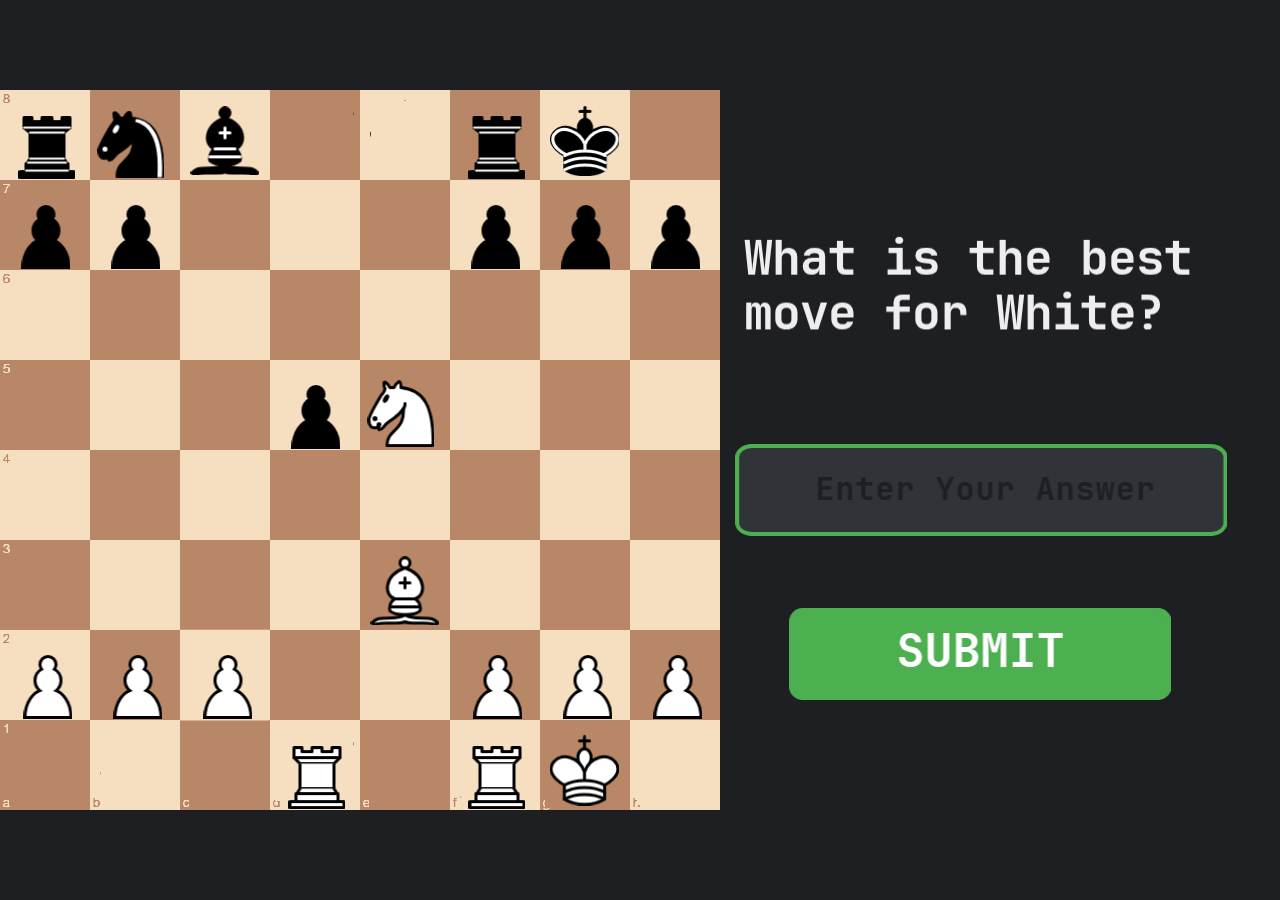
==== commit 4f904197: "Added Keywords" ====
--- a/index.html
+++ b/index.html
@@ -8,6 +8,7 @@
   <link rel="stylesheet" href="./res/css/style.css">
   <meta name="theme-color" content="#1e1f22">
   <link rel="icon" href="./res/img/SJ-Trainer-Logo.svg">
+  <meta name="keywords" content="Hiruja, Hiruja Edurapola, SJ, SJ Trainer, Chess, SJ Chess Trainer, Free Chess Trainer, Chess Trainer">
 </head>
 <body>
   <div id="app"></div>
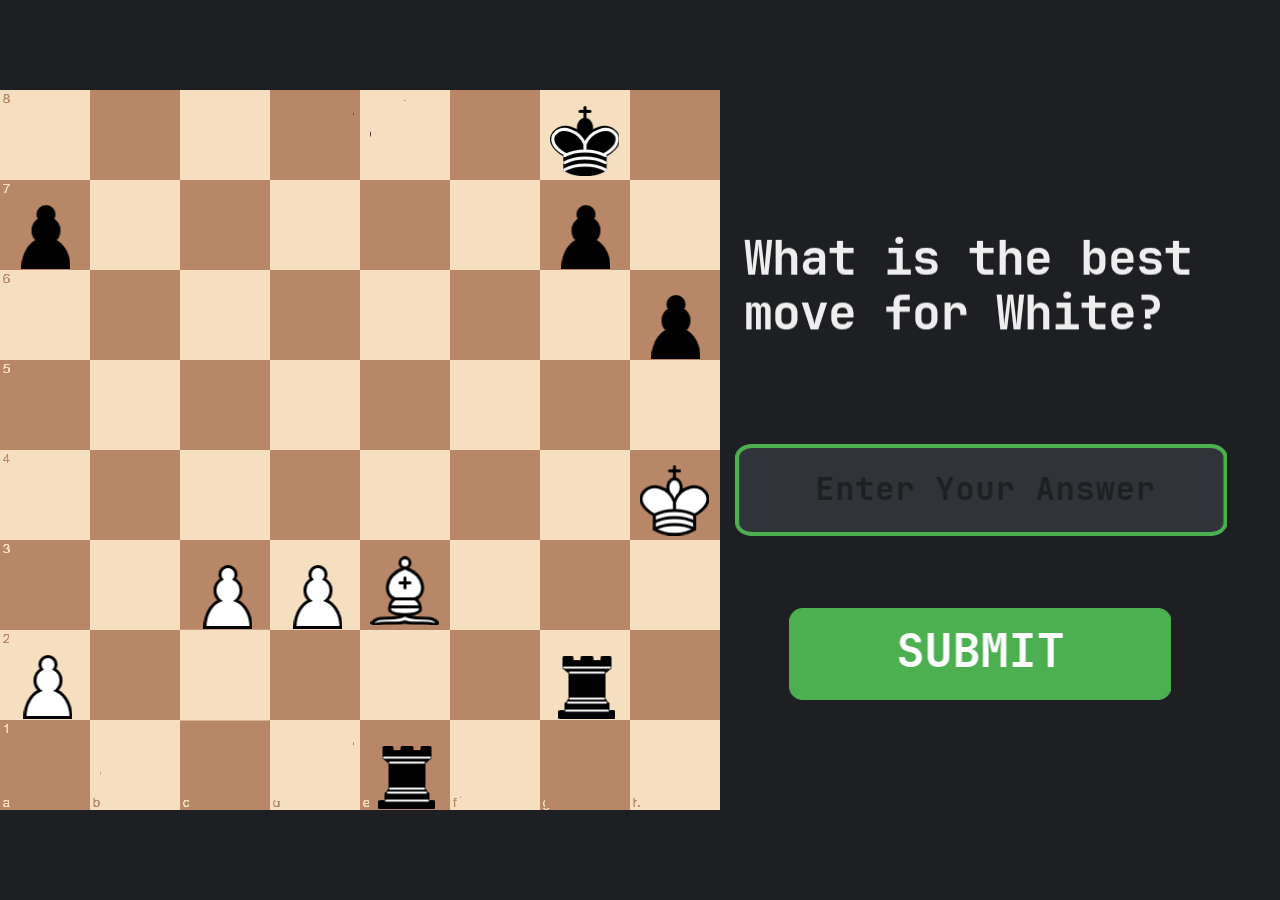
==== commit 209ff985: "Added Social Preview" ====
--- a/index.html
+++ b/index.html
@@ -9,6 +9,26 @@
   <meta name="theme-color" content="#1e1f22">
   <link rel="icon" href="./res/img/SJ-Trainer-Logo.svg">
   <meta name="keywords" content="Hiruja, Hiruja Edurapola, SJ, SJ Trainer, Chess, SJ Chess Trainer, Free Chess Trainer, Chess Trainer">
+  <meta name="description" content="A 100% Free Online Web-Based Chess Trainer">
+  <meta name="author" content="Hiruja Edurapola">
+  
+  <!-- MetaTags -->
+<title>SJ Trainer</title>
+<meta name="title" content="SJ Trainer" />
+<meta name="description" content="A 100% Free Online Web-Based Chess Trainer" />
+
+<meta property="og:type" content="website" />
+<meta property="og:url" content="https://hirujaedurapola.github.io/SJ-Trainer/" />
+<meta property="og:title" content="SJ Trainer" />
+<meta property="og:description" content="A 100% Free Online Web-Based Chess Trainer" />
+<meta property="og:image" content="./res/img/preview.png" />
+
+<meta property="twitter:card" content="summary_large_image" />
+<meta property="twitter:url" content="https://hirujaedurapola.github.io/SJ-Trainer/" />
+<meta property="twitter:title" content="SJ Trainer" />
+<meta property="twitter:description" content="A 100% Free Online Web-Based Chess Trainer" />
+<meta property="twitter:image" content="./res/img/preview.png" />
+
 </head>
 <body>
   <div id="app"></div>
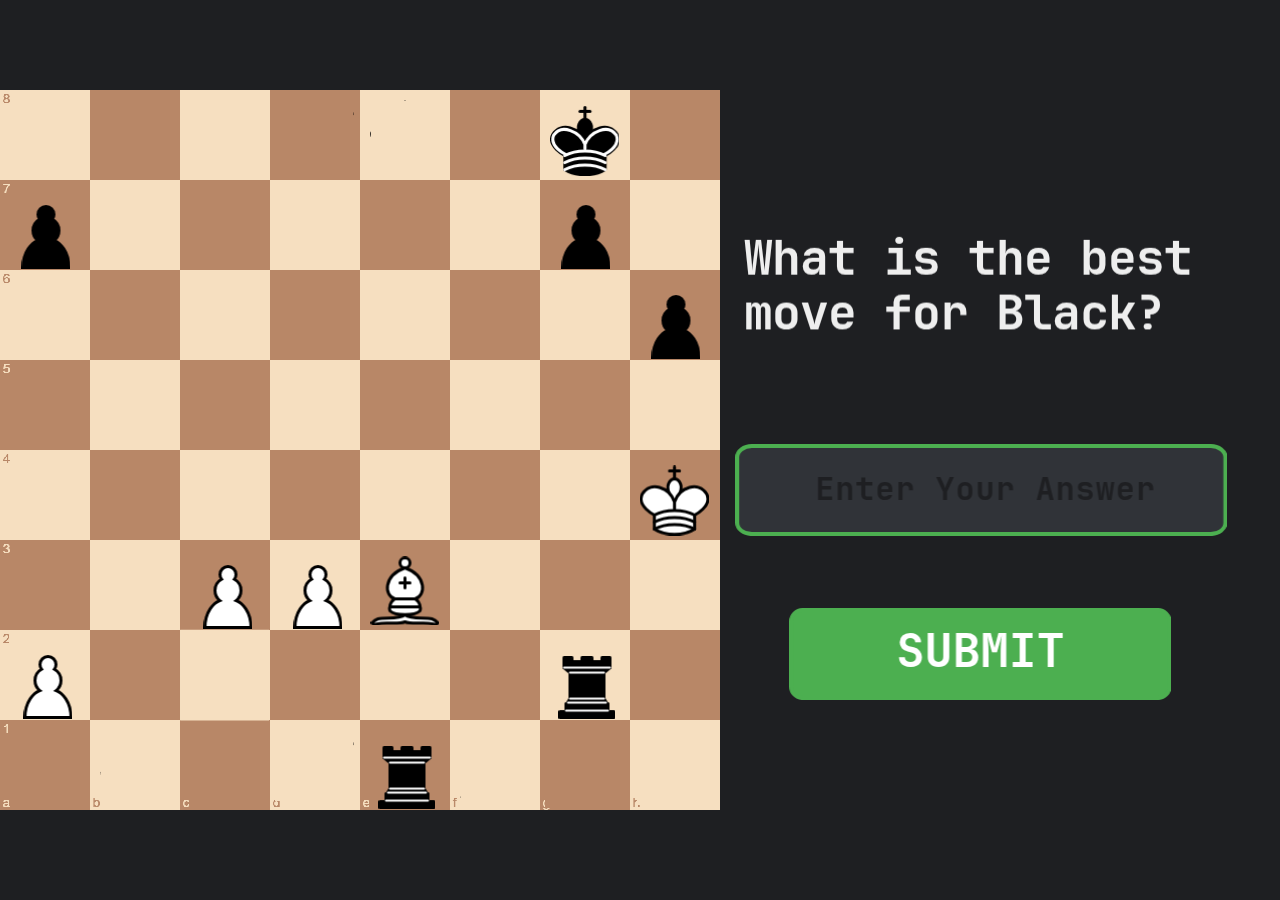
==== commit 53bd40d6: "Added Mobile Support Version 1.1.0" ====
--- a/index.html
+++ b/index.html
@@ -47,8 +47,6 @@
     <noscript>Enable JavaScript</noscript>
     
     <div class="loading-image"><img src="res/img/Hiruja-Studios-Logo-Light.svg"></div>
-    
-  </div>
 
   <div id="error" class="screen" hidden>
     <h1>Error</h1>
@@ -137,7 +135,7 @@
         getSandboxMode: () => 'unsandboxed',
         canLoadExtensionFromProject: () => true
       });
-      for (const extension of ["data:application/javascript,(function%20(Scratch)%20%7B%0A%20%20%20%20'use%20strict'%3B%0A%0A%20%20%20%20class%20RedirectExtension%20%7B%0A%20%20%20%20%20%20%20%20getInfo()%20%7B%0A%20%20%20%20%20%20%20%20%20%20%20%20return%20%7B%0A%20%20%20%20%20%20%20%20%20%20%20%20%20%20%20%20id%3A%20'redirect'%2C%0A%20%20%20%20%20%20%20%20%20%20%20%20%20%20%20%20name%3A%20'Redirect'%2C%0A%20%20%20%20%20%20%20%20%20%20%20%20%20%20%20%20blocks%3A%20%5B%0A%20%20%20%20%20%20%20%20%20%20%20%20%20%20%20%20%20%20%20%20%7B%0A%20%20%20%20%20%20%20%20%20%20%20%20%20%20%20%20%20%20%20%20%20%20%20%20opcode%3A%20'redirect'%2C%0A%20%20%20%20%20%20%20%20%20%20%20%20%20%20%20%20%20%20%20%20%20%20%20%20blockType%3A%20Scratch.BlockType.COMMAND%2C%0A%20%20%20%20%20%20%20%20%20%20%20%20%20%20%20%20%20%20%20%20%20%20%20%20text%3A%20'redirect%20to%20%5BURL%5D'%2C%0A%20%20%20%20%20%20%20%20%20%20%20%20%20%20%20%20%20%20%20%20%20%20%20%20arguments%3A%20%7B%0A%20%20%20%20%20%20%20%20%20%20%20%20%20%20%20%20%20%20%20%20%20%20%20%20%20%20%20%20URL%3A%20%7B%0A%20%20%20%20%20%20%20%20%20%20%20%20%20%20%20%20%20%20%20%20%20%20%20%20%20%20%20%20%20%20%20%20type%3A%20Scratch.ArgumentType.STRING%2C%0A%20%20%20%20%20%20%20%20%20%20%20%20%20%20%20%20%20%20%20%20%20%20%20%20%20%20%20%20%20%20%20%20defaultValue%3A%20'https%3A%2F%2Fexample.com'%0A%20%20%20%20%20%20%20%20%20%20%20%20%20%20%20%20%20%20%20%20%20%20%20%20%20%20%20%20%7D%0A%20%20%20%20%20%20%20%20%20%20%20%20%20%20%20%20%20%20%20%20%20%20%20%20%7D%0A%20%20%20%20%20%20%20%20%20%20%20%20%20%20%20%20%20%20%20%20%7D%0A%20%20%20%20%20%20%20%20%20%20%20%20%20%20%20%20%5D%0A%20%20%20%20%20%20%20%20%20%20%20%20%7D%3B%0A%20%20%20%20%20%20%20%20%7D%0A%0A%20%20%20%20%20%20%20%20redirect(args)%20%7B%0A%20%20%20%20%20%20%20%20%20%20%20%20const%20url%20%3D%20args.URL%3B%0A%20%20%20%20%20%20%20%20%20%20%20%20if%20(url%20%26%26%20url.startsWith('http'))%20%7B%0A%20%20%20%20%20%20%20%20%20%20%20%20%20%20%20%20window.location.href%20%3D%20url%3B%0A%20%20%20%20%20%20%20%20%20%20%20%20%7D%20else%20%7B%0A%20%20%20%20%20%20%20%20%20%20%20%20%20%20%20%20console.error('Invalid%20URL%20provided%3A'%2C%20url)%3B%0A%20%20%20%20%20%20%20%20%20%20%20%20%7D%0A%20%20%20%20%20%20%20%20%7D%0A%20%20%20%20%7D%0A%0A%20%20%20%20Scratch.extensions.register(new%20RedirectExtension())%3B%0A%7D)(Scratch)%3B%0A","data:text/javascript;,(function(Scratch)%20%7B%20%2F%2F%20Name%3A%20Animated%20Text%0A%2F%2F%20ID%3A%20text%0A%2F%2F%20Description%3A%20An%20easy%20way%20to%20display%20and%20animate%20text.%20Compatible%20with%20Scratch%20Lab's%20Animated%20Text%20experiment.%0A%2F%2F%20By%3A%20LilyMakesThings%0A%2F%2F%20License%3A%20MIT%20AND%20LGPL-3.0%0A%0A%2F*%20generated%20l10n%20code%20*%2FScratch.translate.setup(%7B%22de%22%3A%7B%22_Animated%20Text%22%3A%22Animierter%20Text%22%7D%2C%22fi%22%3A%7B%22_%23%20of%20lines%22%3A%22rivien%20m%C3%A4%C3%A4r%C3%A4%22%2C%22_%23%20of%20lines%20%5BWITH_WORD_WRAP%5D%22%3A%22rivien%20m%C3%A4%C3%A4r%C3%A4%20%5BWITH_WORD_WRAP%5D%22%2C%22_Animated%20Text%22%3A%22Animoitu%20teksti%22%2C%22_Enable%20Non-Scratch%20Lab%20Features%22%3A%22Ota%20Scratch%20Labin%20ulkopuoliset%20ominaisuudet%20k%C3%A4ytt%C3%B6%C3%B6n%22%2C%22_Hello!%22%3A%22Hei!%22%2C%22_Here%20we%20go!%22%3A%22Aloitetaan!%22%2C%22_Incompatible%20with%20Scratch%20Lab%3A%22%3A%22Ei-yhteensopivia%20Scratch%20Labin%20kanssa%3A%22%2C%22_Welcome%20to%20my%20project!%22%3A%22Tervetuloa%20projektiini!%22%2C%22_%5BANIMATE%5D%20duration%22%3A%22animaation%20%5BANIMATE%5D%20kesto%22%2C%22_%5BANIMATE%5D%20text%20%5BTEXT%5D%22%3A%22%5BANIMATE%5D%20teksti%20%5BTEXT%5D%22%2C%22_add%20line%20%5BTEXT%5D%22%3A%22lis%C3%A4%C3%A4%20rivi%20%5BTEXT%5D%22%2C%22_align%20text%20to%20%5BALIGN%5D%22%3A%22keskit%C3%A4%20teksti%20%5BALIGN%5D%22%2C%22_animate%20%5BANIMATE%5D%20until%20done%22%3A%22suorita%20%5BANIMATE%5D%20animaatio%20loppuun%22%2C%22_center%22%3A%22keskelle%22%2C%22_displayed%20text%22%3A%22n%C3%A4ytetty%20teksti%22%2C%22_is%20animating%3F%22%3A%22onko%20animaatio%20k%C3%A4ynniss%C3%A4%3F%22%2C%22_is%20showing%20text%3F%22%3A%22n%C3%A4ytet%C3%A4%C3%A4nk%C3%B6%20teksti%C3%A4%3F%22%2C%22_left%22%3A%22vasemmalle%22%2C%22_rainbow%22%3A%22sateenkaari%22%2C%22_random%20font%22%3A%22satunnainen%20fontti%22%2C%22_reset%20%5BANIMATE%5D%20duration%22%3A%22palauta%20%5BANIMATE%5D%20animaatio%20normaalikestoiseksi%22%2C%22_reset%20text%20width%22%3A%22nollaa%20tekstin%20leveys%22%2C%22_reset%20typing%20delay%22%3A%22nollaa%20kirjoitusv%C3%A4li%22%2C%22_right%22%3A%22oikealle%22%2C%22_set%20%5BANIMATE%5D%20duration%20to%20%5BNUM%5D%20seconds%22%3A%22aseta%20%5BANIMATE%5D%20animaatio%20%5BNUM%5D%20sekunnin%20pituiseksi%22%2C%22_set%20font%20to%20%5BFONT%5D%22%3A%22aseta%20fontiksi%20%5BFONT%5D%22%2C%22_set%20text%20color%20to%20%5BCOLOR%5D%22%3A%22aseta%20tekstin%20v%C3%A4riksi%20%5BCOLOR%5D%22%2C%22_set%20typing%20delay%20to%20%5BNUM%5D%20seconds%22%3A%22aseta%20kirjoitusv%C3%A4liksi%20%5BNUM%5D%20sekuntia%22%2C%22_set%20width%20to%20%5BWIDTH%5D%22%3A%22aseta%20leveydeksi%20%5BWIDTH%5D%22%2C%22_set%20width%20to%20%5BWIDTH%5D%20aligned%20%5BALIGN%5D%22%3A%22aseta%20leveydeksi%20%5BWIDTH%5D%20ja%20keskit%C3%A4%20%5BALIGN%5D%22%2C%22_show%20sprite%22%3A%22n%C3%A4yt%C3%A4%20hahmo%22%2C%22_show%20text%20%5BTEXT%5D%22%3A%22n%C3%A4yt%C3%A4%20teksti%20%5BTEXT%5D%22%2C%22_start%20%5BANIMATE%5D%20animation%22%3A%22aloita%20%5BANIMATE%5D%20animaatio%22%2C%22_text%20%5BATTRIBUTE%5D%22%3A%22tekstin%20%5BATTRIBUTE%5D%22%2C%22_type%22%3A%22tyyppi%22%2C%22_typing%20delay%22%3A%22kirjoitusv%C3%A4li%22%2C%22_with%20word%20wrap%22%3A%22tekstin%20rivitys%20mukaan%20lukien%22%2C%22_without%20word%20wrap%22%3A%22ilman%20tekstin%20rivityst%C3%A4%22%2C%22_zoom%22%3A%22l%C3%A4henev%C3%A4%22%2C%22disableCompatibilityMode%22%3A%22T%C3%A4m%C3%A4%20ottaa%20k%C3%A4ytt%C3%B6%C3%B6n%20uusia%20lohkoja%20ja%20ominaisuuksia%2C%20jotka%20EIV%C3%84T%20TOIMI%20virallisessa%20Scratch%20Labissa.%5Cn%5CnHaluatko%20jatkaa%3F%22%7D%2C%22it%22%3A%7B%22_%23%20of%20lines%22%3A%22numero%20di%20righe%22%2C%22_Animated%20Text%22%3A%22Testo%20Animato%22%2C%22_Enable%20Non-Scratch%20Lab%20Features%22%3A%22Abilita%20blocchi%20non%20presenti%20in%20Scratch%20Lab%22%2C%22_Hello!%22%3A%22Ciao!%22%2C%22_Here%20we%20go!%22%3A%22Ecco%20fatto!%22%2C%22_Incompatible%20with%20Scratch%20Lab%3A%22%3A%22Non%20compatibili%20con%20Scratch%20Lab%3A%22%2C%22_Welcome%20to%20my%20project!%22%3A%22Bevenuti%20nel%20mio%20progetto!%22%2C%22_%5BANIMATE%5D%20duration%22%3A%22durata%20%5BANIMATE%5D%22%2C%22_%5BANIMATE%5D%20text%20%5BTEXT%5D%22%3A%22testo%20%5BTEXT%5D%20con%20effetto%20%5BANIMATE%5D%22%2C%22_add%20line%20%5BTEXT%5D%22%3A%22aggiugi%20riga%20%5BTEXT%5D%22%2C%22_align%20text%20to%20%5BALIGN%5D%22%3A%22allinea%20il%20testo%20%5BALIGN%5D%22%2C%22_animate%20%5BANIMATE%5D%20until%20done%22%3A%22inizia%20animazione%20%5BANIMATE%5D%20e%20attendi%20la%20fine%22%2C%22_center%22%3A%22centro%22%2C%22_displayed%20text%22%3A%22testo%20animato%22%2C%22_is%20animating%3F%22%3A%22animato%22%2C%22_is%20showing%20text%3F%22%3A%22testo%20visibile%22%2C%22_left%22%3A%22a%20sinistra%22%2C%22_rainbow%22%3A%22effetto%20arcobaleno%22%2C%22_random%20font%22%3A%22scelto%20a%20caso%22%2C%22_reset%20%5BANIMATE%5D%20duration%22%3A%22resetta%20durata%20animazione%20%5BANIMATE%5D%22%2C%22_reset%20text%20width%22%3A%22resetta%20larghezza%20testo%22%2C%22_reset%20typing%20delay%22%3A%22resetta%20intervallo%20effetto%20digitazione%22%2C%22_right%22%3A%22a%20destra%22%2C%22_set%20%5BANIMATE%5D%20duration%20to%20%5BNUM%5D%20seconds%22%3A%22imposta%20durata%20%5BANIMATE%5D%20a%20%5BNUM%5D%20secondi%22%2C%22_set%20font%20to%20%5BFONT%5D%22%3A%22usa%20carattere%20%5BFONT%5D%22%2C%22_set%20text%20color%20to%20%5BCOLOR%5D%22%3A%22imposta%20colore%20del%20testo%20a%20%5BCOLOR%5D%22%2C%22_set%20typing%20delay%20to%20%5BNUM%5D%20seconds%22%3A%22imposta%20intervallo%20effetto%20digitazione%20a%20%5BNUM%5D%20secondi%22%2C%22_set%20width%20to%20%5BWIDTH%5D%22%3A%22imposta%20larghezza%20a%20%5BWIDTH%5D%22%2C%22_set%20width%20to%20%5BWIDTH%5D%20aligned%20%5BALIGN%5D%22%3A%22imposta%20larghezza%20a%20%5BWIDTH%5D%20con%20allineamento%20%5BALIGN%5D%22%2C%22_show%20sprite%22%3A%22mostra%20sprite%22%2C%22_show%20text%20%5BTEXT%5D%22%3A%22mostra%20testo%20%5BTEXT%5D%22%2C%22_start%20%5BANIMATE%5D%20animation%22%3A%22inizia%20animazione%20%5BANIMATE%5D%22%2C%22_text%20%5BATTRIBUTE%5D%22%3A%22%5BATTRIBUTE%5D%20del%20testo%22%2C%22_type%22%3A%22effetto%20digitazione%22%2C%22_typing%20delay%22%3A%22intervallo%20effetto%20digitazione%22%2C%22_zoom%22%3A%22effetto%20zoom%22%7D%2C%22ja%22%3A%7B%22_%23%20of%20lines%22%3A%22%E8%A1%8C%E6%95%B0%22%2C%22_Animated%20Text%22%3A%22%E3%82%A2%E3%83%8B%E3%83%A1%E3%83%BC%E3%82%B7%E3%83%A7%E3%83%B3%E3%83%86%E3%82%AD%E3%82%B9%E3%83%88%22%2C%22_Enable%20Non-Scratch%20Lab%20Features%22%3A%22Scratch%20Lab%E4%BB%A5%E5%A4%96%E3%81%AE%E6%A9%9F%E8%83%BD%E3%82%92%E6%9C%89%E5%8A%B9%E3%81%AB%E3%81%99%E3%82%8B%22%2C%22_Hello!%22%3A%22%E3%81%93%E3%82%93%E3%81%AB%E3%81%A1%E3%81%AF!%22%2C%22_Here%20we%20go!%22%3A%22%E3%81%95%E3%81%81%E8%A1%8C%E3%81%93%E3%81%86!%22%2C%22_Incompatible%20with%20Scratch%20Lab%3A%22%3A%22Scratch%20Lab%E3%81%A8%E3%81%AE%E4%BA%92%E6%8F%9B%E6%80%A7%E3%81%AA%E3%81%97%22%2C%22_Welcome%20to%20my%20project!%22%3A%22%E3%83%97%E3%83%AD%E3%82%B8%E3%82%A7%E3%82%AF%E3%83%88%E3%81%B8%E3%82%88%E3%81%86%E3%81%93%E3%81%9D!%22%2C%22_%5BANIMATE%5D%20duration%22%3A%22%5BANIMATE%5D%E3%81%AE%E9%95%B7%E3%81%95%22%2C%22_%5BANIMATE%5D%20text%20%5BTEXT%5D%22%3A%22%5BANIMATE%5D%E3%82%A2%E3%83%8B%E3%83%A1%E3%83%BC%E3%82%B7%E3%83%A7%E3%83%B3%E3%81%A7%E3%83%86%E3%82%AD%E3%82%B9%E3%83%88%5BTEXT%5D%E3%82%92%E8%A1%A8%E7%A4%BA%E3%81%99%E3%82%8B%22%2C%22_add%20line%20%5BTEXT%5D%22%3A%22%E8%A1%8C%E3%82%92%E8%BF%BD%E5%8A%A0%E3%81%97%E3%81%A6%5BTEXT%5D%E3%82%92%E8%A1%A8%E7%A4%BA%E3%81%99%E3%82%8B%22%2C%22_align%20text%20to%20%5BALIGN%5D%22%3A%22%E3%83%86%E3%82%AD%E3%82%B9%E3%83%88%E3%82%92%5BALIGN%5D%E5%AF%84%E3%82%8A%E3%81%AB%E3%81%99%E3%82%8B%22%2C%22_animate%20%5BANIMATE%5D%20until%20done%22%3A%22%E3%82%A2%E3%83%8B%E3%83%A1%E3%83%BC%E3%82%B7%E3%83%A7%E3%83%B3%5BANIMATE%5D%E3%82%92%E9%96%8B%E5%A7%8B%E3%81%97%E3%81%A6%E5%BE%85%E3%81%A4%22%2C%22_center%22%3A%22%E4%B8%AD%E5%A4%AE%22%2C%22_displayed%20text%22%3A%22%E8%A1%A8%E7%A4%BA%E3%81%95%E3%82%8C%E3%81%A6%E3%81%84%E3%82%8B%E3%83%86%E3%82%AD%E3%82%B9%E3%83%88%22%2C%22_is%20animating%3F%22%3A%22%E3%82%A2%E3%83%8B%E3%83%A1%E3%83%BC%E3%82%B7%E3%83%A7%E3%83%B3%E3%81%97%E3%81%A6%E3%81%84%E3%82%8B%3F%22%2C%22_is%20showing%20text%3F%22%3A%22%E3%83%86%E3%82%AD%E3%82%B9%E3%83%88%E3%81%8C%E8%A1%A8%E7%A4%BA%E3%81%95%E3%82%8C%E3%81%A6%E3%81%84%E3%82%8B%E3%81%8B%3F%22%2C%22_left%22%3A%22%E5%B7%A6%22%2C%22_rainbow%22%3A%22%E3%83%AC%E3%82%A4%E3%83%B3%E3%83%9C%E3%83%BC%22%2C%22_random%20font%22%3A%22%E3%83%A9%E3%83%B3%E3%83%80%E3%83%A0%E3%81%AA%E3%83%95%E3%82%A9%E3%83%B3%E3%83%88%22%2C%22_reset%20%5BANIMATE%5D%20duration%22%3A%22%E3%82%A2%E3%83%8B%E3%83%A1%E3%83%BC%E3%82%B7%E3%83%A7%E3%83%B3%5BANIMATE%5D%E3%81%AE%E9%95%B7%E3%81%95%E3%82%92%E3%83%AA%E3%82%BB%E3%83%83%E3%83%88%E3%81%99%E3%82%8B%22%2C%22_reset%20text%20width%22%3A%22%E3%83%86%E3%82%AD%E3%82%B9%E3%83%88%E3%81%AE%E5%B9%85%E3%82%92%E3%83%AA%E3%82%BB%E3%83%83%E3%83%88%E3%81%99%E3%82%8B%22%2C%22_reset%20typing%20delay%22%3A%22%E3%82%BF%E3%82%A4%E3%83%94%E3%83%B3%E3%82%B0%E3%82%A2%E3%83%8B%E3%83%A1%E3%83%BC%E3%82%B7%E3%83%A7%E3%83%B3%E3%81%AE%E9%96%93%E9%9A%94%E3%82%92%E3%83%AA%E3%82%BB%E3%83%83%E3%83%88%22%2C%22_right%22%3A%22%E5%8F%B3%22%2C%22_set%20%5BANIMATE%5D%20duration%20to%20%5BNUM%5D%20seconds%22%3A%22%E3%82%A2%E3%83%8B%E3%83%A1%E3%83%BC%E3%82%B7%E3%83%A7%E3%83%B3%5BANIMATE%5D%E3%81%AE%E9%95%B7%E3%81%95%E3%82%92%5BNUM%5D%E7%A7%92%E3%81%AB%E3%81%99%E3%82%8B%22%2C%22_set%20font%20to%20%5BFONT%5D%22%3A%22%E3%83%95%E3%82%A9%E3%83%B3%E3%83%88%E3%82%92%5BFONT%5D%E3%81%AB%E3%81%99%E3%82%8B%22%2C%22_set%20text%20color%20to%20%5BCOLOR%5D%22%3A%22%E3%83%86%E3%82%AD%E3%82%B9%E3%83%88%E3%81%AE%E8%89%B2%E3%82%92%5BCOLOR%5D%E3%81%AB%E3%81%99%E3%82%8B%22%2C%22_set%20typing%20delay%20to%20%5BNUM%5D%20seconds%22%3A%22%E3%82%BF%E3%82%A4%E3%83%94%E3%83%B3%E3%82%B0%E3%82%A2%E3%83%8B%E3%83%A1%E3%83%BC%E3%82%B7%E3%83%A7%E3%83%B3%E3%81%AE%E9%96%93%E9%9A%94%E3%82%92%5BNUM%5D%E7%A7%92%E3%81%AB%E3%81%99%E3%82%8B%22%2C%22_set%20width%20to%20%5BWIDTH%5D%22%3A%22%E5%B9%85%E3%82%92%5BWIDTH%5D%E3%81%AB%E3%81%99%E3%82%8B%22%2C%22_set%20width%20to%20%5BWIDTH%5D%20aligned%20%5BALIGN%5D%22%3A%22%E3%83%86%E3%82%AD%E3%82%B9%E3%83%88%E3%81%AE%E5%B9%85%E3%82%92%5BWIDTH%5D%E3%80%81%5BALIGN%5D%E5%AF%84%E3%81%9B%E3%81%AB%E3%81%99%E3%82%8B%22%2C%22_show%20sprite%22%3A%22%E3%82%B9%E3%83%97%E3%83%A9%E3%82%A4%E3%83%88%E3%82%92%E8%A1%A8%E7%A4%BA%22%2C%22_show%20text%20%5BTEXT%5D%22%3A%22%E3%83%86%E3%82%AD%E3%82%B9%E3%83%88%5BTEXT%5D%E3%82%92%E8%A1%A8%E7%A4%BA%E3%81%99%E3%82%8B%22%2C%22_start%20%5BANIMATE%5D%20animation%22%3A%22%E3%82%A2%E3%83%8B%E3%83%A1%E3%83%BC%E3%82%B7%E3%83%A7%E3%83%B3%5BANIMATE%5D%E3%82%92%E9%96%8B%E5%A7%8B%E3%81%99%E3%82%8B%22%2C%22_text%20%5BATTRIBUTE%5D%22%3A%22%E3%83%86%E3%82%AD%E3%82%B9%E3%83%88%E3%81%AE%5BATTRIBUTE%5D%22%2C%22_type%22%3A%22%E3%82%BF%E3%82%A4%E3%83%94%E3%83%B3%E3%82%B0%22%2C%22_typing%20delay%22%3A%22%E3%82%BF%E3%82%A4%E3%83%94%E3%83%B3%E3%82%B0%E3%82%A2%E3%83%8B%E3%83%A1%E3%83%BC%E3%82%B7%E3%83%A7%E3%83%B3%E3%81%AE%E9%96%93%E9%9A%94%22%2C%22_zoom%22%3A%22%E3%82%BA%E3%83%BC%E3%83%A0%22%2C%22disableCompatibilityMode%22%3A%22%E3%81%93%E3%82%8C%E3%81%AFScratch%20Lab%E3%81%A7%E3%81%AF%E5%8B%95%E3%81%8B%E3%81%AA%E3%81%84%E3%83%96%E3%83%AD%E3%83%83%E3%82%AF%E3%82%84%E6%A9%9F%E8%83%BD%E3%82%92%E6%9C%89%E5%8A%B9%E3%81%AB%E3%81%97%E3%81%BE%E3%81%99%E3%80%82%5Cn%5Cn%E7%B6%9A%E8%A1%8C%E3%81%97%E3%81%BE%E3%81%99%E3%81%8B%3F%22%7D%2C%22ko%22%3A%7B%22_Hello!%22%3A%22%EC%95%88%EB%85%95!%22%7D%2C%22nb%22%3A%7B%22_%23%20of%20lines%22%3A%22%23%20av%20linjer%22%2C%22_Animated%20Text%22%3A%22Animert%20Tekst%22%2C%22_Enable%20Non-Scratch%20Lab%20Features%22%3A%22Aktiver%20funksjoner%20som%20er%20ikke%20tilgjengelig%20i%20scratch%20lab%22%2C%22_Hello!%22%3A%22Hei!%22%2C%22_Here%20we%20go!%22%3A%22Her%20g%C3%A5r%20vi!%22%2C%22_Incompatible%20with%20Scratch%20Lab%3A%22%3A%22Inkompatibel%20med%20Scratch%20Lab.%22%2C%22_Welcome%20to%20my%20project!%22%3A%22Velkommen%20til%20mitt%20prosjekt!%22%2C%22_%5BANIMATE%5D%20duration%22%3A%22%5BANIMATE%5D%20varighet%22%2C%22_%5BANIMATE%5D%20text%20%5BTEXT%5D%22%3A%22%5BANIMATE%5D%20tekst%20%5BTEXT%5D%22%2C%22_add%20line%20%5BTEXT%5D%22%3A%22legg%20til%20linje%20%5BTEXT%5D%22%2C%22_align%20text%20to%20%5BALIGN%5D%22%3A%22juster%20teksten%20til%20%5BALIGN%5D%22%2C%22_animate%20%5BANIMATE%5D%20until%20done%22%3A%22animere%20%5BANIMATE%5D%20til%20ferdig%22%2C%22_center%22%3A%22senter%22%2C%22_displayed%20text%22%3A%22vist%20tekst%22%2C%22_is%20animating%3F%22%3A%22er%20animerer%3F%22%2C%22_is%20showing%20text%3F%22%3A%22viser%20teksten%3F%22%2C%22_left%22%3A%22venstre%22%2C%22_rainbow%22%3A%22regnbue%22%2C%22_random%20font%22%3A%22tilfeldig%20skrifttype%22%2C%22_reset%20%5BANIMATE%5D%20duration%22%3A%22tilbakestill%20%5BANIMATE%5D%20varighet%22%2C%22_reset%20text%20width%22%3A%22tilbakestill%20tekstbredde%22%2C%22_reset%20typing%20delay%22%3A%22nullstill%20skriveforsinkelse%22%2C%22_right%22%3A%22riktig%22%2C%22_set%20%5BANIMATE%5D%20duration%20to%20%5BNUM%5D%20seconds%22%3A%22sett%20%5BANIMATE%5D%20varighet%20til%20%5BNUM%5D%20sekunder%22%2C%22_set%20font%20to%20%5BFONT%5D%22%3A%22sett%20skrifttype%20til%20%5BFONT%5D%22%2C%22_set%20text%20color%20to%20%5BCOLOR%5D%22%3A%22sett%20tekstfarge%20til%20%5BCOLOR%5D%22%2C%22_set%20typing%20delay%20to%20%5BNUM%5D%20seconds%22%3A%22sett%20skriveforsinkelse%20til%20%5BNUM%5D%20sekunder%22%2C%22_set%20width%20to%20%5BWIDTH%5D%22%3A%22sett%20bredde%20til%20%5BWIDTH%5D%22%2C%22_set%20width%20to%20%5BWIDTH%5D%20aligned%20%5BALIGN%5D%22%3A%22sett%20bredde%20til%20%5BWIDTH%5D%20justert%20%5BALIGN%5D%22%2C%22_show%20sprite%22%3A%22vis%20sprite%22%2C%22_show%20text%20%5BTEXT%5D%22%3A%22vis%20tekst%20%5BTEXT%5D%22%2C%22_start%20%5BANIMATE%5D%20animation%22%3A%22start%20%5BANIMATE%5D%20animasjon%22%2C%22_text%20%5BATTRIBUTE%5D%22%3A%22tekst%20%5BATTRIBUTE%5D%22%2C%22_typing%20delay%22%3A%22skriveforsinkelse%22%2C%22disableCompatibilityMode%22%3A%22Dette%20vil%20aktivere%20nye%20blokker%20og%20funksjoner%20som%20ikke%20vil%20fungere%20i%20den%20offisielle%20Scratch%20Lab.%5Cn%5Cn%C3%98nsker%20du%20%C3%A5%20fortsette%3F%22%7D%2C%22nl%22%3A%7B%22_%23%20of%20lines%22%3A%22aantal%20regels%22%2C%22_%23%20of%20lines%20%5BWITH_WORD_WRAP%5D%22%3A%22aantal%20regels%20%5BWITH_WORD_WRAP%5D%22%2C%22_Animated%20Text%22%3A%22Geanimeerde%20tekst%22%2C%22_Enable%20Non-Scratch%20Lab%20Features%22%3A%22Niet-Scratch%20Lab%20Functies%20Inschakelen%22%2C%22_Hello!%22%3A%22Hallo!%22%2C%22_Here%20we%20go!%22%3A%22Daar%20gaan%20we!%22%2C%22_Incompatible%20with%20Scratch%20Lab%3A%22%3A%22Incompatibel%20met%20Scratch%20Lab%3A%22%2C%22_Welcome%20to%20my%20project!%22%3A%22Welkom%20bij%20mijn%20project!%22%2C%22_%5BANIMATE%5D%20duration%22%3A%22duur%20van%20%5BANIMATE%5D%22%2C%22_%5BANIMATE%5D%20text%20%5BTEXT%5D%22%3A%22%5BANIMATE%5D%20tekst%20%5BTEXT%5D%22%2C%22_add%20line%20%5BTEXT%5D%22%3A%22voeg%20regel%20%5BTEXT%5D%20toe%22%2C%22_align%20text%20to%20%5BALIGN%5D%22%3A%22lijn%20tekst%20%5BALIGN%5D%20uit%22%2C%22_animate%20%5BANIMATE%5D%20until%20done%22%3A%22start%20animatie%20%5BANIMATE%5D%20en%20wacht%22%2C%22_center%22%3A%22midden%22%2C%22_displayed%20text%22%3A%22weergegeven%20tekst%22%2C%22_is%20animating%3F%22%3A%22animatie%20bezig%3F%22%2C%22_is%20showing%20text%3F%22%3A%22tekst%20aan%20het%20tonen%3F%22%2C%22_left%22%3A%22links%22%2C%22_rainbow%22%3A%22regenboog%22%2C%22_random%20font%22%3A%22willekeurig%20lettertype%22%2C%22_reset%20%5BANIMATE%5D%20duration%22%3A%22reset%20duur%20van%20%5BANIMATE%5D%22%2C%22_reset%20text%20width%22%3A%22reset%20tekstbreedte%22%2C%22_reset%20typing%20delay%22%3A%22reset%20wachttijd%20van%20typ-animatie%22%2C%22_right%22%3A%22rechts%22%2C%22_set%20%5BANIMATE%5D%20duration%20to%20%5BNUM%5D%20seconds%22%3A%22maak%20duur%20van%20%5BANIMATE%5D%20%5BNUM%5D%20seconden%22%2C%22_set%20font%20to%20%5BFONT%5D%22%3A%22maak%20lettertype%20%5BFONT%5D%22%2C%22_set%20text%20color%20to%20%5BCOLOR%5D%22%3A%22maak%20tekstkleur%20%5BCOLOR%5D%22%2C%22_set%20typing%20delay%20to%20%5BNUM%5D%20seconds%22%3A%22maak%20wachttijd%20van%20typ-animatie%20%5BNUM%5D%20seconden%22%2C%22_set%20width%20to%20%5BWIDTH%5D%22%3A%22maak%20breedte%20%5BWIDTH%5D%22%2C%22_set%20width%20to%20%5BWIDTH%5D%20aligned%20%5BALIGN%5D%22%3A%22maak%20breedte%20%5BWIDTH%5D%20%5BALIGN%5D%20uitgelijnd%22%2C%22_show%20sprite%22%3A%22toon%20sprite%22%2C%22_show%20text%20%5BTEXT%5D%22%3A%22toon%20tekst%20%5BTEXT%5D%22%2C%22_start%20%5BANIMATE%5D%20animation%22%3A%22start%20animatie%20%5BANIMATE%5D%22%2C%22_text%20%5BATTRIBUTE%5D%22%3A%22%5BATTRIBUTE%5D%20van%20tekst%22%2C%22_type%22%3A%22typen%22%2C%22_typing%20delay%22%3A%22wachttijd%20van%20typ-animatie%22%2C%22_with%20word%20wrap%22%3A%22met%20tekstterugloop%22%2C%22_without%20word%20wrap%22%3A%22zonder%20tekstterugloop%22%2C%22disableCompatibilityMode%22%3A%22Dit%20voegt%20nieuwe%20blokken%20en%20functies%20toe%20die%20NIET%20werken%20in%20het%20offici%C3%ABle%20Scratch%20Lab.%5Cn%5CnWil%20je%20verdergaan%3F%22%7D%2C%22ru%22%3A%7B%22_%23%20of%20lines%22%3A%22%D0%BA%D0%BE%D0%BB-%D0%B2%D0%BE%20%D1%81%D1%82%D1%80%D0%BE%D0%BA%22%2C%22_Animated%20Text%22%3A%22%D0%90%D0%BD%D0%B8%D0%BC%D0%B8%D1%80%D0%BE%D0%B2%D0%B0%D0%BD%D0%BD%D1%8B%D0%B9%20%D0%A2%D0%B5%D0%BA%D1%81%D1%82%22%2C%22_Enable%20Non-Scratch%20Lab%20Features%22%3A%22%D0%92%D0%BA%D0%BB%D1%8E%D1%87%D0%B8%D1%82%D1%8C%20%D1%84%D1%83%D0%BD%D0%BA%D1%86%D0%B8%D0%B8%20%D0%BD%D0%B5%20%D0%B8%D0%B7%20Scratch%20Lab%22%2C%22_Hello!%22%3A%22%D0%9F%D1%80%D0%B8%D0%B2%D0%B5%D1%82!%22%2C%22_Here%20we%20go!%22%3A%22%D0%9F%D0%BE%D0%B5%D1%85%D0%B0%D0%BB%D0%B8!%22%2C%22_Incompatible%20with%20Scratch%20Lab%3A%22%3A%22%D0%9D%D0%B5%D1%81%D0%BE%D0%B2%D0%BC%D0%B5%D1%81%D1%82%D0%B8%D0%BC%D0%BE%20%D1%81%D0%BE%20Scratch%20Lab%3A%22%2C%22_Welcome%20to%20my%20project!%22%3A%22%D0%94%D0%BE%D0%B1%D1%80%D0%BE%20%D0%BF%D0%BE%D0%B6%D0%B0%D0%BB%D0%BE%D0%B2%D0%B0%D1%82%D1%8C%20%D0%B2%20%D0%BC%D0%BE%D0%B9%20%D0%BF%D1%80%D0%BE%D0%B5%D0%BA%D1%82!%22%2C%22_%5BANIMATE%5D%20duration%22%3A%22%D0%BF%D1%80%D0%BE%D0%B4%D0%BE%D0%BB%D0%B6%D0%B8%D1%82%D0%B5%D0%BB%D1%8C%D0%BD%D0%BE%D1%81%D1%82%D1%8C%20%D0%B0%D0%BD%D0%B8%D0%BC%D0%B0%D1%86%D0%B8%D0%B8%20%5BANIMATE%5D%20%22%2C%22_%5BANIMATE%5D%20text%20%5BTEXT%5D%22%3A%22%5BANIMATE%5D%20%D1%82%D0%B5%D0%BA%D1%81%D1%82%20%5BTEXT%5D%22%2C%22_add%20line%20%5BTEXT%5D%22%3A%22%D0%B4%D0%BE%D0%B1%D0%B0%D0%B2%D0%B8%D1%82%D1%8C%20%D1%81%D1%82%D1%80%D0%BE%D0%BA%D1%83%20%5BTEXT%5D%22%2C%22_align%20text%20to%20%5BALIGN%5D%22%3A%22%D0%B2%D1%8B%D1%80%D0%BE%D0%B2%D0%BD%D1%8F%D1%82%D1%8C%20%D1%82%D0%B5%D0%BA%D1%81%D1%82%20%D0%BF%D0%BE%20%5BALIGN%5D%22%2C%22_animate%20%5BANIMATE%5D%20until%20done%22%3A%22%D0%B0%D0%BD%D0%B8%D0%BC%D0%B8%D1%80%D0%BE%D0%B2%D0%B0%D1%82%D1%8C%20%5BANIMATE%5D%20%D1%82%D0%B5%D0%BA%D1%81%D1%82%20%D0%B4%D0%BE%20%D0%BA%D0%BE%D0%BD%D1%86%D0%B0%22%2C%22_center%22%3A%22%D1%86%D0%B5%D0%BD%D1%82%D1%80%D1%83%22%2C%22_displayed%20text%22%3A%22%D0%BF%D0%BE%D0%BA%D0%B0%D0%B7%D0%B0%D0%BD%D0%BD%D1%8B%D0%B9%20%D1%82%D0%B5%D0%BA%D1%81%D1%82%22%2C%22_is%20animating%3F%22%3A%22%D0%B0%D0%BD%D0%B8%D0%BC%D0%B8%D1%80%D1%83%D0%B5%D1%82%D1%81%D1%8F%3F%22%2C%22_is%20showing%20text%3F%22%3A%22%D0%BF%D0%BE%D0%BA%D0%B0%D0%B7%D1%8B%D0%B2%D0%B0%D0%B5%D1%82%20%D1%82%D0%B5%D0%BA%D1%81%D1%82%3F%22%2C%22_left%22%3A%22%D0%BB%D0%B5%D0%B2%D0%BE%D0%BC%D1%83%20%D0%BA%D1%80%D0%B0%D1%8E%22%2C%22_rainbow%22%3A%22%D1%80%D0%B0%D0%B4%D1%83%D0%B6%D0%BD%D1%8B%D0%B9%22%2C%22_random%20font%22%3A%22%D1%81%D0%BB%D1%83%D1%87%D0%B0%D0%B9%D0%BD%D1%8B%D0%B9%20%D1%88%D1%80%D0%B8%D1%84%D1%82%22%2C%22_reset%20%5BANIMATE%5D%20duration%22%3A%22%D1%81%D0%B1%D1%80%D0%BE%D1%81%D0%B8%D1%82%D1%8C%20%D0%BF%D1%80%D0%BE%D0%B4%D0%BE%D0%BB%D0%B6%D0%B8%D1%82%D0%B5%D0%BB%D1%8C%D0%BD%D0%BE%D1%81%D1%82%D1%8C%20%D0%B0%D0%BD%D0%B8%D0%BC%D0%B0%D1%86%D0%B8%D0%B8%20%5BANIMATE%5D%22%2C%22_reset%20text%20width%22%3A%22%D1%81%D0%B1%D1%80%D0%BE%D1%81%D0%B8%D1%82%D1%8C%20%D1%88%D0%B8%D1%80%D0%B8%D0%BD%D1%83%20%D1%82%D0%B5%D0%BA%D1%81%D1%82%D0%B0%22%2C%22_reset%20typing%20delay%22%3A%22%D1%81%D0%B1%D1%80%D0%BE%D1%81%D0%B8%D1%82%D1%8C%20%D0%B7%D0%B0%D0%B4%D0%B5%D1%80%D0%B6%D0%BA%D1%83%20%D0%BF%D0%B5%D1%87%D0%B0%D1%82%D0%B0%D0%BD%D0%B8%D1%8F%22%2C%22_right%22%3A%22%D0%BF%D1%80%D0%B0%D0%B2%D0%BE%D0%BC%D1%83%20%D0%BA%D1%80%D0%B0%D1%8E%22%2C%22_set%20%5BANIMATE%5D%20duration%20to%20%5BNUM%5D%20seconds%22%3A%22%D0%B7%D0%B0%D0%B4%D0%B0%D1%82%D1%8C%20%D0%BF%D1%80%D0%BE%D0%B4%D0%BE%D0%BB%D0%B6%D0%B8%D1%82%D0%B5%D0%BB%D1%8C%D0%BD%D0%BE%D1%81%D1%82%D1%8C%20%D0%B0%D0%BD%D0%B8%D0%BC%D0%B0%D1%86%D0%B8%D0%B8%20%5BANIMATE%5D%20%D0%B2%20%5BNUM%5D%20%D1%81%D0%B5%D0%BA%D1%83%D0%BD%D0%B4%22%2C%22_set%20font%20to%20%5BFONT%5D%22%3A%22%D0%B7%D0%B0%D0%B4%D0%B0%D1%82%D1%8C%20%D1%88%D1%80%D0%B8%D1%84%D1%82%20%D0%B2%20%5BFONT%5D%22%2C%22_set%20text%20color%20to%20%5BCOLOR%5D%22%3A%22%D0%B7%D0%B0%D0%B4%D0%B0%D1%82%D1%8C%20%D1%86%D0%B2%D0%B5%D1%82%20%D1%82%D0%B5%D0%BA%D1%81%D1%82%D0%B0%20%D0%B2%20%5BCOLOR%5D%22%2C%22_set%20typing%20delay%20to%20%5BNUM%5D%20seconds%22%3A%22%D0%B7%D0%B0%D0%B4%D0%B0%D1%82%D1%8C%20%D0%B7%D0%B0%D0%B4%D0%B5%D1%80%D0%B6%D0%BA%D1%83%20%D0%BF%D0%B5%D1%87%D0%B0%D1%82%D0%B0%D0%BD%D0%B8%D1%8F%20%D0%B2%20%5BNUM%5D%20%D1%81%D0%B5%D0%BA%D1%83%D0%BD%D0%B4%22%2C%22_set%20width%20to%20%5BWIDTH%5D%22%3A%22%D0%B7%D0%B0%D0%B4%D0%B0%D1%82%D1%8C%20%D1%88%D0%B8%D1%80%D0%B8%D0%BD%D1%83%20%D0%B2%20%5BWIDTH%5D%22%2C%22_set%20width%20to%20%5BWIDTH%5D%20aligned%20%5BALIGN%5D%22%3A%22%D0%B7%D0%B0%D0%B4%D0%B0%D1%82%D1%8C%20%D1%88%D0%B8%D1%80%D0%B8%D0%BD%D1%83%20%D0%B2%20%5BWIDTH%5D%20%D0%B2%D1%8B%D1%80%D0%BE%D0%B2%D0%BD%D0%B5%D0%BD%D0%BD%D1%83%D1%8E%20%D0%BF%D0%BE%20%5BALIGN%5D%22%2C%22_show%20sprite%22%3A%22%D0%BF%D0%BE%D0%BA%D0%B0%D0%B7%D0%B0%D1%82%D1%8C%20%D1%81%D0%BF%D1%80%D0%B0%D0%B9%D1%82%22%2C%22_show%20text%20%5BTEXT%5D%22%3A%22%D0%BF%D0%BE%D0%BA%D0%B0%D0%B7%D0%B0%D1%82%D1%8C%20%D1%82%D0%B5%D0%BA%D1%81%D1%82%20%5BTEXT%5D%22%2C%22_start%20%5BANIMATE%5D%20animation%22%3A%22%D0%BD%D0%B0%D1%87%D0%B0%D1%82%D1%8C%20%D0%B0%D0%BD%D0%B8%D0%BC%D0%B0%D1%86%D0%B8%D1%8E%20%5BANIMATE%5D%20%D1%82%D0%B5%D0%BA%D1%81%D1%82%22%2C%22_text%20%5BATTRIBUTE%5D%22%3A%22%5BATTRIBUTE%5D%20%D1%82%D0%B5%D0%BA%D1%81%D1%82%D0%B0%22%2C%22_type%22%3A%22%D0%BF%D0%B5%D1%87%D0%B0%D1%82%D0%B0%D1%8E%D1%89%D0%B8%D0%B9%D1%81%D1%8F%22%2C%22_typing%20delay%22%3A%22%D0%B7%D0%B0%D0%B4%D0%B5%D1%80%D0%B6%D0%BA%D0%B0%20%D0%BF%D0%B5%D1%87%D0%B0%D1%82%D0%B0%D0%BD%D0%B8%D1%8F%22%2C%22_zoom%22%3A%22%D0%B2%D1%8B%D1%80%D0%B0%D1%81%D1%82%D0%B0%D1%8E%D1%89%D0%B8%D0%B9%22%2C%22disableCompatibilityMode%22%3A%22%D0%AD%D1%82%D0%BE%20%D0%B2%D0%BA%D0%BB%D1%8E%D1%87%D0%B8%D1%82%20%D0%BD%D0%BE%D0%B2%D1%8B%D0%B5%20%D0%B1%D0%BB%D0%BE%D0%BA%D0%B8%20%D0%B8%20%D0%BE%D1%81%D0%BE%D0%B1%D0%B5%D0%BD%D0%BD%D0%BE%D1%81%D1%82%D0%B8%20%D0%BA%D0%BE%D1%82%D0%BE%D1%80%D1%8B%D0%B5%20%D0%9D%D0%95%20%D0%91%D0%A3%D0%94%D0%A3%D0%A2%20%D0%A0%D0%90%D0%91%D0%9E%D0%A2%D0%90%D0%A2%D0%AC%20%D0%B2%20%D0%BE%D1%84%D0%B8%D1%86%D0%B8%D0%B0%D0%BB%D1%8C%D0%BD%D0%BE%D0%B9%20%D0%BB%D0%B0%D0%B1%D0%BE%D1%80%D0%B0%D1%82%D0%BE%D1%80%D0%B8%D0%B8%20Scratch.%5Cn%5Cn%D0%92%D1%8B%20%D0%B6%D0%B5%D0%BB%D0%B0%D0%B5%D1%82%D0%B5%20%D0%BF%D1%80%D0%BE%D0%B4%D0%BE%D0%BB%D0%B6%D0%B8%D1%82%D1%8C%3F%22%7D%2C%22uk%22%3A%7B%22_Animated%20Text%22%3A%22%D0%90%D0%BD%D1%96%D0%BC%D0%BE%D0%B2%D0%B0%D0%BD%D0%B8%D0%B9%20%D0%A2%D0%B5%D0%BA%D1%81%D1%82%22%2C%22_left%22%3A%22%D0%BB%D1%96%D0%B2%D1%83%22%2C%22_right%22%3A%22%D0%BF%D1%80%D0%B0%D0%B2%D1%83%22%7D%2C%22zh-cn%22%3A%7B%22_%23%20of%20lines%22%3A%22%E6%96%87%E6%9C%AC%E8%A1%8C%E6%95%B0%22%2C%22_%23%20of%20lines%20%5BWITH_WORD_WRAP%5D%22%3A%22%5BWITH_WORD_WRAP%5D%E6%97%B6%E7%9A%84%E8%A1%8C%E6%95%B0%22%2C%22_Animated%20Text%22%3A%22%E8%89%BA%E6%9C%AF%E5%AD%97%22%2C%22_Enable%20Non-Scratch%20Lab%20Features%22%3A%22%E6%98%BE%E7%A4%BA%E4%B8%8EScratch%20Lab%E4%B8%8D%E5%85%BC%E5%AE%B9%E7%9A%84%E7%A7%AF%E6%9C%A8%22%2C%22_Hello!%22%3A%22%E4%BD%A0%E5%A5%BD%EF%BC%81%22%2C%22_Here%20we%20go!%22%3A%22%E7%8E%B0%E5%9C%A8%E5%87%BA%E5%8F%91%EF%BC%81%22%2C%22_Incompatible%20with%20Scratch%20Lab%3A%22%3A%22%E4%BB%A5%E4%B8%8B%E7%A7%AF%E6%9C%A8%E4%B8%8EScratch%20Lab%E4%B8%8D%E5%85%BC%E5%AE%B9%EF%BC%9A%22%2C%22_Welcome%20to%20my%20project!%22%3A%22%E6%AC%A2%E8%BF%8E%E6%9D%A5%E5%88%B0%E6%88%91%E7%9A%84%E4%BD%9C%E5%93%81%EF%BC%81%22%2C%22_%5BANIMATE%5D%20duration%22%3A%22%E5%8A%A8%E7%94%BB%E6%A0%B7%E5%BC%8F%5BANIMATE%5D%E7%9A%84%E5%AE%8C%E6%88%90%E6%97%B6%E9%97%B4%22%2C%22_%5BANIMATE%5D%20text%20%5BTEXT%5D%22%3A%22%E6%98%BE%E7%A4%BA%E5%8A%A8%E7%94%BB%E6%A0%B7%E5%BC%8F%E6%98%AF%5BANIMATE%5D%E7%9A%84%E6%96%87%E6%9C%AC%5BTEXT%5D%22%2C%22_add%20line%20%5BTEXT%5D%22%3A%22%E5%A2%9E%E5%8A%A0%E4%B8%80%E8%A1%8C%E6%96%87%E6%9C%AC%5BTEXT%5D%22%2C%22_align%20text%20to%20%5BALIGN%5D%22%3A%22%E8%AE%BE%E7%BD%AE%E6%96%87%E6%9C%AC%E7%9A%84%E5%B1%95%E7%A4%BA%E6%A0%B7%E5%BC%8F%E4%B8%BA%5BALIGN%5D%22%2C%22_animate%20%5BANIMATE%5D%20until%20done%22%3A%22%E6%98%BE%E7%A4%BA%E5%8A%A8%E7%94%BB%E6%A0%B7%E5%BC%8F%5BANIMATE%5D%E5%B9%B6%E7%AD%89%E5%BE%85%22%2C%22_center%22%3A%22%E5%B1%85%E4%B8%AD%22%2C%22_displayed%20text%22%3A%22%E6%98%BE%E7%A4%BA%E7%9A%84%E6%96%87%E6%9C%AC%22%2C%22_is%20animating%3F%22%3A%22%E6%AD%A3%E5%9C%A8%E6%98%BE%E7%A4%BA%E8%89%BA%E6%9C%AF%E5%AD%97%EF%BC%9F%22%2C%22_is%20showing%20text%3F%22%3A%22%E6%96%87%E6%9C%AC%E6%98%BE%E7%A4%BA%E4%BA%86%EF%BC%9F%22%2C%22_left%22%3A%22%E5%B1%85%E5%B7%A6%22%2C%22_rainbow%22%3A%22%E5%BD%A9%E8%99%B9%E8%89%B2%22%2C%22_random%20font%22%3A%22%E9%9A%8F%E6%9C%BA%E5%AD%97%E4%BD%93%22%2C%22_reset%20%5BANIMATE%5D%20duration%22%3A%22%E9%87%8D%E7%BD%AE%E5%8A%A8%E7%94%BB%E6%A0%B7%E5%BC%8F%5BANIMATE%5D%E7%9A%84%E5%AE%8C%E6%88%90%E6%97%B6%E9%97%B4%22%2C%22_reset%20text%20width%22%3A%22%E9%87%8D%E7%BD%AE%E6%96%87%E6%9C%AC%E5%AE%BD%E5%BA%A6%22%2C%22_reset%20typing%20delay%22%3A%22%E9%87%8D%E7%BD%AE%E9%80%90%E5%AD%97%E6%98%BE%E7%A4%BA%E9%80%9F%E5%BA%A6%22%2C%22_right%22%3A%22%E5%B1%85%E5%8F%B3%22%2C%22_set%20%5BANIMATE%5D%20duration%20to%20%5BNUM%5D%20seconds%22%3A%22%E8%AE%BE%E7%BD%AE%E5%8A%A8%E7%94%BB%E6%A0%B7%E5%BC%8F%5BANIMATE%5D%E7%9A%84%E5%AE%8C%E6%88%90%E6%97%B6%E9%97%B4%E6%98%AF%5BNUM%5D%E7%A7%92%22%2C%22_set%20font%20to%20%5BFONT%5D%22%3A%22%E8%AE%BE%E7%BD%AE%E6%96%87%E6%9C%AC%E7%9A%84%E5%AD%97%E4%BD%93%E4%B8%BA%5BFONT%5D%22%2C%22_set%20text%20color%20to%20%5BCOLOR%5D%22%3A%22%E8%AE%BE%E7%BD%AE%E6%96%87%E6%9C%AC%E7%9A%84%E9%A2%9C%E8%89%B2%E4%B8%BA%5BCOLOR%5D%22%2C%22_set%20typing%20delay%20to%20%5BNUM%5D%20seconds%22%3A%22%E8%AE%BE%E7%BD%AE%E9%80%90%E5%AD%97%E6%98%BE%E7%A4%BA%E9%80%9F%E5%BA%A6%E4%B8%BA%5BNUM%5D%E7%A7%92%2F%E5%AD%97%22%2C%22_set%20width%20to%20%5BWIDTH%5D%22%3A%22%E8%AE%BE%E7%BD%AE%E6%96%87%E6%9C%AC%E7%9A%84%E5%AE%BD%E5%BA%A6%E4%B8%BA%5BWIDTH%5D%22%2C%22_set%20width%20to%20%5BWIDTH%5D%20aligned%20%5BALIGN%5D%22%3A%22%E8%AE%BE%E7%BD%AE%5BALIGN%5D%E6%A0%B7%E5%BC%8F%E7%9A%84%E5%AE%BD%E5%BA%A6%E4%B8%BA%5BWIDTH%5D%22%2C%22_show%20sprite%22%3A%22%E6%98%BE%E7%A4%BA%E8%A7%92%E8%89%B2%22%2C%22_show%20text%20%5BTEXT%5D%22%3A%22%E6%98%BE%E7%A4%BA%E6%96%87%E6%9C%AC%5BTEXT%5D%22%2C%22_start%20%5BANIMATE%5D%20animation%22%3A%22%E6%98%BE%E7%A4%BA%E5%8A%A8%E7%94%BB%E6%A0%B7%E5%BC%8F%5BANIMATE%5D%22%2C%22_text%20%5BATTRIBUTE%5D%22%3A%22%E6%96%87%E6%9C%AC%E7%9A%84%5BATTRIBUTE%5D%22%2C%22_type%22%3A%22%E9%80%90%E5%AD%97%E6%98%BE%E7%A4%BA%22%2C%22_typing%20delay%22%3A%22%E9%80%90%E5%AD%97%E6%98%BE%E7%A4%BA%E9%80%9F%E5%BA%A6%22%2C%22_with%20word%20wrap%22%3A%22%E6%9C%89%E8%87%AA%E5%8A%A8%E6%8D%A2%E8%A1%8C%22%2C%22_without%20word%20wrap%22%3A%22%E4%B8%8D%E6%8D%A2%E8%A1%8C%22%2C%22_zoom%22%3A%22%E7%A7%BB%E5%8A%A8%E5%8A%A8%E7%94%BB%22%2C%22disableCompatibilityMode%22%3A%22%E8%BF%99%E5%B0%86%E4%BC%9A%E5%90%AF%E7%94%A8%E6%96%B0%E7%9A%84%E5%8A%9F%E8%83%BD%EF%BC%8C%E8%BF%99%E4%BA%9B%E7%A7%AF%E6%9C%A8%E6%98%AF%E4%B8%8D%E5%85%BC%E5%AE%B9Scratch%20Lab%E3%80%82%5Cn%5Cn%E6%98%AF%E5%90%A6%E5%90%AF%E7%94%A8%E6%96%B0%E5%8A%9F%E8%83%BD%EF%BC%9F%22%7D%7D)%3B%2F*%20end%20generated%20l10n%20code%20*%2F(function%20(Scratch)%20%7B%0A%20%20%22use%20strict%22%3B%0A%0A%20%20%2F%2F%20This%20extension%20was%20created%20by%20making%20projects%20with%20https%3A%2F%2Flab.scratch.mit.edu%2Ftext%2F%0A%20%20%2F%2F%20To%20determine%20block%20and%20argument%20IDs%2C%20we%20extracted%20project.json%20and%20examined%20the%20result.%0A%20%20%2F%2F%20To%20determine%20block%20behaviors%20we%20simply%20experiment%20with%20Scratch%20Lab%20and%20made%20sure%20our%0A%20%20%2F%2F%20blocks%20do%20the%20same%20things.%0A%20%20%2F%2F%20This%20extension's%20code%20is%20not%20based%20on%20the%20source%20code%20of%20Scratch%20Lab's.%0A%0A%20%20%2F%2F%20by%20%40LilyMakesThings%0A%20%20const%20blockIconURI%20%3D%0A%20%20%20%20%22data%3Aimage%2Fsvg%2Bxml%3B%2C%253Csvg%2520xmlns%253D%2522http%253A%252F%252Fwww.w3.org%252F2000%252Fsvg%2522%2520width%253D%2522284.242%2522%2520height%253D%2522284.242%2522%253E%253Cg%2520fill-rule%253D%2522evenodd%2522%2520stroke-miterlimit%253D%252210%2522%2520data-paper-data%253D%2522%257B%2526quot%253BisPaintingLayer%2526quot%253B%253Atrue%257D%2522%2520style%253D%2522mix-blend-mode%253Anormal%2522%253E%253Cpath%2520fill%253D%2522none%2522%2520d%253D%2522M188.894%2520119.459c-.706%25202.378-1.43%25204.69-2.172%25206.933-1.05%25203.15-2.21%25206.445-3.48%25209.888a1671.47%25201671.47%25200%25200%25200-4.174%252011.462l-5.73%252015.528h30.833l-5.73-15.528a522.83%2520522.83%25200%25200%25201-4.065-11.242%2520408.343%2520408.343%25200%25200%25201-3.37-10.108%2520350.767%2520350.767%25200%25200%25201-2.112-6.933zm18.519-56.092%252062.329%2520157.508H225.43l-9.636-26.111h-54.08l-9.636%252026.11h-43.432l62.768-157.507Z%2522%252F%253E%253Cpath%2520fill%253D%2522%252396f%2522%2520stroke%253D%2522%25237240d6%2522%2520stroke-linejoin%253D%2522round%2522%2520stroke-width%253D%252229%2522%2520d%253D%2522M188.894%2520119.459c-.706%25202.378-1.43%25204.69-2.172%25206.933-1.05%25203.15-2.21%25206.445-3.48%25209.888a1671.47%25201671.47%25200%25200%25200-4.174%252011.462l-5.73%252015.528h30.833l-5.73-15.528a522.83%2520522.83%25200%25200%25201-4.065-11.242%2520408.343%2520408.343%25200%25200%25201-3.37-10.108%2520350.767%2520350.767%25200%25200%25201-2.112-6.933zm18.519-56.092%252062.329%2520157.508H225.43l-9.636-26.111h-54.08l-9.636%252026.11h-43.432l62.768-157.507Z%2522%252F%253E%253Cpath%2520fill%253D%2522none%2522%2520d%253D%2522M188.894%2520119.459c-.706%25202.378-1.43%25204.69-2.172%25206.933-1.05%25203.15-2.21%25206.445-3.48%25209.888a1671.47%25201671.47%25200%25200%25200-4.174%252011.462l-5.73%252015.528h30.833l-5.73-15.528a522.827%2520522.827%25200%25200%25201-4.065-11.242%2520408.302%2520408.302%25200%25200%25201-3.37-10.108%2520350.767%2520350.767%25200%25200%25201-2.112-6.933zm18.519-56.092%252062.329%2520157.508H225.43l-9.636-26.111h-54.08l-9.636%252026.11h-43.432l62.768-157.507Z%2522%252F%253E%253Cpath%2520fill%253D%2522%2523ffa24d%2522%2520stroke%253D%2522%2523fff%2522%2520stroke-linejoin%253D%2522round%2522%2520stroke-width%253D%25229%2522%2520d%253D%2522M188.894%2520119.459c-.706%25202.378-1.43%25204.69-2.172%25206.933-1.05%25203.15-2.21%25206.445-3.48%25209.888a1671.47%25201671.47%25200%25200%25200-4.174%252011.462l-5.73%252015.528h30.833l-5.73-15.528a522.827%2520522.827%25200%25200%25201-4.065-11.242%2520408.302%2520408.302%25200%25200%25201-3.37-10.108%2520350.767%2520350.767%25200%25200%25201-2.112-6.933zm18.519-56.092%252062.329%2520157.508H225.43l-9.636-26.111h-54.08l-9.636%252026.11h-43.432l62.768-157.507Z%2522%252F%253E%253Cpath%2520fill%253D%2522none%2522%2520d%253D%2522M143.696%2520119.459c-.706%25202.378-1.43%25204.69-2.172%25206.933-1.05%25203.15-2.21%25206.445-3.479%25209.888a1671.47%25201671.47%25200%25200%25200-4.175%252011.462l-5.73%252015.528h30.833l-5.73-15.528a522.827%2520522.827%25200%25200%25201-4.065-11.242%2520408.343%2520408.343%25200%25200%25201-3.37-10.108%2520350.767%2520350.767%25200%25200%25201-2.112-6.933zm18.519-56.092%252062.33%2520157.508h-44.312l-9.637-26.111h-54.08l-9.636%252026.11H63.448l62.768-157.507Z%2522%252F%253E%253Cpath%2520fill%253D%2522%252396f%2522%2520stroke%253D%2522%25237240d6%2522%2520stroke-linejoin%253D%2522round%2522%2520stroke-width%253D%252229%2522%2520d%253D%2522M143.696%2520119.459c-.706%25202.378-1.43%25204.69-2.172%25206.933-1.05%25203.15-2.21%25206.445-3.479%25209.888a1671.47%25201671.47%25200%25200%25200-4.175%252011.462l-5.73%252015.528h30.833l-5.73-15.528a522.827%2520522.827%25200%25200%25201-4.065-11.242%2520408.343%2520408.343%25200%25200%25201-3.37-10.108%2520350.767%2520350.767%25200%25200%25201-2.112-6.933zm18.519-56.092%252062.33%2520157.508h-44.312l-9.637-26.111h-54.08l-9.636%252026.11H63.448l62.768-157.507Z%2522%252F%253E%253Cpath%2520fill%253D%2522none%2522%2520d%253D%2522M143.696%2520119.459c-.706%25202.378-1.43%25204.69-2.172%25206.933-1.05%25203.15-2.21%25206.445-3.479%25209.888a1671.47%25201671.47%25200%25200%25200-4.175%252011.462l-5.73%252015.528h30.833l-5.73-15.528a522.827%2520522.827%25200%25200%25201-4.065-11.242%2520408.343%2520408.343%25200%25200%25201-3.37-10.108%2520350.767%2520350.767%25200%25200%25201-2.112-6.933zm18.519-56.092%252062.33%2520157.508h-44.312l-9.637-26.111h-54.08l-9.636%252026.11H63.448l62.768-157.507Z%2522%252F%253E%253Cpath%2520fill%253D%2522%2523ff774d%2522%2520stroke%253D%2522%2523fff%2522%2520stroke-linejoin%253D%2522round%2522%2520stroke-width%253D%25229%2522%2520d%253D%2522M143.696%2520119.459c-.706%25202.378-1.43%25204.69-2.172%25206.933-1.05%25203.15-2.21%25206.445-3.479%25209.888a1671.47%25201671.47%25200%25200%25200-4.175%252011.462l-5.73%252015.528h30.833l-5.73-15.528a522.827%2520522.827%25200%25200%25201-4.065-11.242%2520408.343%2520408.343%25200%25200%25201-3.37-10.108%2520350.767%2520350.767%25200%25200%25201-2.112-6.933zm18.519-56.092%252062.33%2520157.508h-44.312l-9.637-26.111h-54.08l-9.636%252026.11H63.448l62.768-157.507Z%2522%252F%253E%253Cpath%2520fill%253D%2522none%2522%2520d%253D%2522M94.748%2520119.459c-.706%25202.378-1.43%25204.69-2.172%25206.933-1.05%25203.15-2.21%25206.445-3.479%25209.888-1.27%25203.442-2.66%25207.263-4.175%252011.462l-5.73%252015.528h30.833l-5.73-15.528a522.885%2520522.885%25200%25200%25201-4.065-11.242%2520408.343%2520408.343%25200%25200%25201-3.37-10.108%2520350.767%2520350.767%25200%25200%25201-2.112-6.933zm18.52-56.092%252062.328%2520157.508h-44.311l-9.637-26.111h-54.08l-9.635%252026.11H14.5L77.269%252063.368Z%2522%252F%253E%253Cpath%2520fill%253D%2522%252396f%2522%2520stroke%253D%2522%25237240d6%2522%2520stroke-linejoin%253D%2522round%2522%2520stroke-width%253D%252229%2522%2520d%253D%2522M94.748%2520119.459c-.706%25202.378-1.43%25204.69-2.172%25206.933-1.05%25203.15-2.21%25206.445-3.479%25209.888-1.27%25203.442-2.66%25207.263-4.175%252011.462l-5.73%252015.528h30.833l-5.73-15.528a522.885%2520522.885%25200%25200%25201-4.065-11.242%2520408.343%2520408.343%25200%25200%25201-3.37-10.108%2520350.767%2520350.767%25200%25200%25201-2.112-6.933zm18.52-56.092%252062.328%2520157.508h-44.311l-9.637-26.111h-54.08l-9.635%252026.11H14.5L77.269%252063.368Z%2522%252F%253E%253Cpath%2520fill%253D%2522none%2522%2520d%253D%2522M94.748%2520119.459c-.706%25202.378-1.43%25204.69-2.172%25206.933-1.05%25203.15-2.21%25206.445-3.479%25209.888-1.27%25203.442-2.66%25207.263-4.175%252011.462l-5.73%252015.528h30.833l-5.73-15.528a522.885%2520522.885%25200%25200%25201-4.065-11.242%2520408.302%2520408.302%25200%25200%25201-3.37-10.108%2520350.767%2520350.767%25200%25200%25201-2.112-6.933zm18.52-56.092%252062.328%2520157.508h-44.311l-9.637-26.111h-54.08l-9.635%252026.11H14.5L77.269%252063.368Z%2522%252F%253E%253Cpath%2520fill%253D%2522%2523ff4c4c%2522%2520stroke%253D%2522%2523fff%2522%2520stroke-linejoin%253D%2522round%2522%2520stroke-width%253D%25229%2522%2520d%253D%2522M94.748%2520119.459c-.706%25202.378-1.43%25204.69-2.172%25206.933-1.05%25203.15-2.21%25206.445-3.479%25209.888-1.27%25203.442-2.66%25207.263-4.175%252011.462l-5.73%252015.528h30.833l-5.73-15.528a522.885%2520522.885%25200%25200%25201-4.065-11.242%2520408.302%2520408.302%25200%25200%25201-3.37-10.108%2520350.767%2520350.767%25200%25200%25201-2.112-6.933zm18.52-56.092%252062.328%2520157.508h-44.311l-9.637-26.111h-54.08l-9.635%252026.11H14.5L77.269%252063.368Z%2522%252F%253E%253C%252Fg%253E%253C%252Fsvg%253E%22%3B%0A%0A%20%20const%20CUSTOM_STATE_KEY%20%3D%20Symbol()%3B%0A%0A%20%20const%20ALIGN_LEFT%20%3D%200%3B%0A%20%20const%20ALIGN_RIGHT%20%3D%201%3B%0A%20%20const%20ALIGN_CENTER%20%3D%202%3B%0A%0A%20%20const%20vm%20%3D%20Scratch.vm%3B%0A%20%20const%20renderer%20%3D%20vm.renderer%3B%0A%20%20const%20gl%20%3D%20renderer.gl%3B%0A%0A%20%20let%20compatibilityMode%20%3D%20true%3B%0A%0A%20%20const%20FONTS%20%3D%20%5B%0A%20%20%20%20%22Sans%20Serif%22%2C%0A%20%20%20%20%22Serif%22%2C%0A%20%20%20%20%22Handwriting%22%2C%0A%20%20%20%20%22Marker%22%2C%0A%20%20%20%20%22Curly%22%2C%0A%20%20%20%20%22Pixel%22%2C%0A%20%20%20%20%22Scratch%22%2C%0A%20%20%5D%3B%0A%0A%20%20const%20DEFAULT_COLOR%20%3D%20%22%23575e75%22%3B%0A%20%20const%20DEFAULT_FONT%20%3D%20%22Handwriting%22%3B%0A%20%20const%20DEFAULT_ALIGN%20%3D%20ALIGN_CENTER%3B%0A%20%20const%20DEFAULT_FONT_SIZE%20%3D%2024%3B%0A%20%20const%20DEFAULT_OUTLINE_WIDTH%20%3D%200%3B%20%2F%2F%200%20%3D%20no%20outline%0A%20%20const%20DEFAULT_OUTLINE_COLOR%20%3D%20%22%23000000%22%3B%0A%0A%20%20const%20DEFAULT_TYPE_DELAY%20%3D%201000%20%2F%2015%3B%0A%0A%20%20const%20RAINBOW_TIME_PER%20%3D%201000%3B%0A%20%20const%20DEFAULT_RAINBOW_DURATION%20%3D%202000%3B%0A%0A%20%20const%20DEFAULT_ZOOM_DURATION%20%3D%20500%3B%0A%0A%20%20const%20DEFAULT_SHAKE_INTENSITY%20%3D%20100%3B%0A%20%20const%20DEFAULT_SHAKE_DURATION%20%3D%20500%3B%0A%0A%20%20let%20globalFrameTime%20%3D%200%3B%0A%0A%20%20%2F**%0A%20%20%20*%20%40typedef%20TextState%0A%20%20%20*%20%40property%20%7BTextCostumeSkin%7D%20skin%0A%20%20%20*%2F%0A%0A%20%20%2F%2F%20temporary%0A%20%20if%20(!renderer.exports%20%7C%7C%20!renderer.exports.Skin%20%7C%7C%20!vm.exports)%20%7B%0A%20%20%20%20alert(%22VM%20is%20too%20old%20for%20animated%20text%20extension%22)%3B%0A%20%20%20%20throw%20new%20Error(%22VM%20is%20too%20old%22)%3B%0A%20%20%7D%0A%0A%20%20const%20Skin%20%3D%20renderer.exports.Skin%3B%0A%20%20const%20CanvasMeasurementProvider%20%3D%20renderer.exports.CanvasMeasurementProvider%3B%0A%20%20const%20twgl%20%3D%20renderer.exports.twgl%3B%0A%20%20const%20RenderedTarget%20%3D%20vm.exports.RenderedTarget%3B%0A%0A%20%20%2F**%0A%20%20%20*%20%40param%20%7Bnumber%7D%20c%0A%20%20%20*%20%40returns%20%7Bstring%7D%0A%20%20%20*%2F%0A%20%20const%20formatComponent%20%3D%20(c)%20%3D%3E%20Math.round(c).toString(16).padStart(2%2C%20%220%22)%3B%0A%0A%20%20%2F**%0A%20%20%20*%20%40param%20%7B%5Bnumber%2C%20number%2C%20number%5D%7D%20color%0A%20%20%20*%20%40returns%20%7Bstring%7D%0A%20%20%20*%2F%0A%20%20const%20formatColor%20%3D%20(color)%20%3D%3E%0A%20%20%20%20%60%23%24%7BformatComponent(color%5B0%5D)%7D%24%7BformatComponent(color%5B1%5D)%7D%24%7BformatComponent(%0A%20%20%20%20%20%20color%5B2%5D%0A%20%20%20%20)%7D%60%3B%0A%0A%20%20%2F**%0A%20%20%20*%20%40param%20%7Bnumber%7D%20h%20hue%20from%200-1%0A%20%20%20*%20%40param%20%7Bnumber%7D%20s%20saturation%20from%200-1%0A%20%20%20*%20%40param%20%7Bnumber%7D%20v%20value%20from%200-1%0A%20%20%20*%20%40returns%20%7B%5Bnumber%2C%20number%2C%20number%5D%7D%20RGB%20channels%20from%200-255%0A%20%20%20*%2F%0A%20%20const%20hsvToRGB%20%3D%20(h%2C%20s%2C%20v)%20%3D%3E%20%7B%0A%20%20%20%20%2F%2F%20https%3A%2F%2Fen.wikipedia.org%2Fwiki%2FHSL_and_HSV%0A%20%20%20%20var%20r%2C%20g%2C%20b%3B%0A%20%20%20%20var%20i%20%3D%20Math.floor(h%20*%206)%3B%0A%20%20%20%20var%20f%20%3D%20h%20*%206%20-%20i%3B%0A%20%20%20%20var%20p%20%3D%20v%20*%20(1%20-%20s)%3B%0A%20%20%20%20var%20q%20%3D%20v%20*%20(1%20-%20f%20*%20s)%3B%0A%20%20%20%20var%20t%20%3D%20v%20*%20(1%20-%20(1%20-%20f)%20*%20s)%3B%0A%20%20%20%20switch%20(i%20%25%206)%20%7B%0A%20%20%20%20%20%20case%200%3A%0A%20%20%20%20%20%20%20%20(r%20%3D%20v)%2C%20(g%20%3D%20t)%2C%20(b%20%3D%20p)%3B%0A%20%20%20%20%20%20%20%20break%3B%0A%20%20%20%20%20%20case%201%3A%0A%20%20%20%20%20%20%20%20(r%20%3D%20q)%2C%20(g%20%3D%20v)%2C%20(b%20%3D%20p)%3B%0A%20%20%20%20%20%20%20%20break%3B%0A%20%20%20%20%20%20case%202%3A%0A%20%20%20%20%20%20%20%20(r%20%3D%20p)%2C%20(g%20%3D%20v)%2C%20(b%20%3D%20t)%3B%0A%20%20%20%20%20%20%20%20break%3B%0A%20%20%20%20%20%20case%203%3A%0A%20%20%20%20%20%20%20%20(r%20%3D%20p)%2C%20(g%20%3D%20q)%2C%20(b%20%3D%20v)%3B%0A%20%20%20%20%20%20%20%20break%3B%0A%20%20%20%20%20%20case%204%3A%0A%20%20%20%20%20%20%20%20(r%20%3D%20t)%2C%20(g%20%3D%20p)%2C%20(b%20%3D%20v)%3B%0A%20%20%20%20%20%20%20%20break%3B%0A%20%20%20%20%20%20case%205%3A%0A%20%20%20%20%20%20%20%20(r%20%3D%20v)%2C%20(g%20%3D%20p)%2C%20(b%20%3D%20q)%3B%0A%20%20%20%20%20%20%20%20break%3B%0A%20%20%20%20%7D%0A%20%20%20%20return%20%5B(r%20*%20255)%20%7C%200%2C%20(g%20*%20255)%20%7C%200%2C%20(b%20*%20255)%20%7C%200%5D%3B%0A%20%20%7D%3B%0A%0A%20%20%2F**%0A%20%20%20*%20%40param%20%7BCanvasGradient%7D%20gradient%0A%20%20%20*%20%40param%20%7Bnumber%7D%20offset%20number%20of%20cycles%20to%20offset%20by%0A%20%20%20*%2F%0A%20%20const%20addRainbowStops%20%3D%20(gradient%2C%20offset)%20%3D%3E%20%7B%0A%20%20%20%20const%20NUMBER_STOPS%20%3D%2020%3B%0A%20%20%20%20for%20(let%20i%20%3D%200%3B%20i%20%3C%20NUMBER_STOPS%3B%20i%2B%2B)%20%7B%0A%20%20%20%20%20%20const%20exactPosition%20%3D%20i%20%2F%20NUMBER_STOPS%3B%0A%20%20%20%20%20%20let%20offsetPosition%20%3D%20(exactPosition%20-%20offset)%20%25%201%3B%0A%20%20%20%20%20%20if%20(offsetPosition%20%3C%200)%20%7B%0A%20%20%20%20%20%20%20%20offsetPosition%20%2B%3D%201%3B%0A%20%20%20%20%20%20%7D%0A%20%20%20%20%20%20const%20rgb%20%3D%20hsvToRGB(offsetPosition%2C%201%2C%201)%3B%0A%20%20%20%20%20%20gradient.addColorStop(exactPosition%2C%20formatColor(rgb))%3B%0A%20%20%20%20%7D%0A%20%20%7D%3B%0A%0A%20%20class%20TextCostumeSkin%20extends%20Skin%20%7B%0A%20%20%20%20constructor(id%2C%20drawable)%20%7B%0A%20%20%20%20%20%20super(id%2C%20renderer)%3B%0A%0A%20%20%20%20%20%20%2F**%20%40type%20%7BRenderWebGL.Drawable%7D%20*%2F%0A%20%20%20%20%20%20this.drawable%20%3D%20drawable%3B%0A%20%20%20%20%20%20%2F**%20%40type%20%7Bnumber%7D%20*%2F%0A%20%20%20%20%20%20this._previousDrawableXScale%20%3D%20100%3B%0A%0A%20%20%20%20%20%20this.canvas%20%3D%20document.createElement(%22canvas%22)%3B%0A%20%20%20%20%20%20this.canvas.width%20%3D%200%3B%0A%20%20%20%20%20%20this.canvas.height%20%3D%200%3B%0A%20%20%20%20%20%20this.ctx%20%3D%20this.canvas.getContext(%222d%22)%3B%0A%0A%20%20%20%20%20%20this.text%20%3D%20%22%22%3B%0A%20%20%20%20%20%20this.color%20%3D%20DEFAULT_COLOR%3B%0A%20%20%20%20%20%20this.textWidth%20%3D%20vm.runtime.stageWidth%3B%0A%20%20%20%20%20%20this.fontFamily%20%3D%20DEFAULT_FONT%3B%0A%20%20%20%20%20%20this.baseFontSize%20%3D%20DEFAULT_FONT_SIZE%3B%0A%20%20%20%20%20%20this.align%20%3D%20DEFAULT_ALIGN%3B%0A%20%20%20%20%20%20this.outlineWidth%20%3D%20DEFAULT_OUTLINE_WIDTH%3B%0A%20%20%20%20%20%20this.outlineColor%20%3D%20DEFAULT_OUTLINE_COLOR%3B%0A%0A%20%20%20%20%20%20%2F**%20%40type%20%7BArray%3C%7Btext%3A%20string%3B%20width%3A%20number%3B%7D%3E%7D%20*%2F%0A%20%20%20%20%20%20this.lines%20%3D%20%5B%5D%3B%0A%20%20%20%20%20%20%2F**%20%40type%20%7B%5Bnumber%2C%20number%5D%7D%20*%2F%0A%20%20%20%20%20%20this._size%20%3D%20%5B0%2C%200%5D%3B%0A%20%20%20%20%20%20%2F**%20%40type%20%7B%5Bnumber%2C%20number%5D%7D%20*%2F%0A%20%20%20%20%20%20this._rotationCenter%20%3D%20%5B0%2C%200%5D%3B%0A%0A%20%20%20%20%20%20%2F%2F%20Updated%20in%20_updateFontDimensions%0A%20%20%20%20%20%20this.calculatedFontSize%20%3D%200%3B%0A%20%20%20%20%20%20this.lineHeight%20%3D%200%3B%0A%20%20%20%20%20%20this.verticalPadding%20%3D%200%3B%0A%20%20%20%20%20%20this.wrapWidth%20%3D%200%3B%0A%0A%20%20%20%20%20%20this._textDirty%20%3D%20false%3B%0A%20%20%20%20%20%20this._textureDirty%20%3D%20false%3B%0A%20%20%20%20%20%20this._renderedAtScale%20%3D%201%3B%0A%20%20%20%20%20%20this._renderTime%20%3D%200%3B%0A%20%20%20%20%20%20this._reflowTime%20%3D%200%3B%0A%0A%20%20%20%20%20%20this.isTyping%20%3D%20false%3B%0A%20%20%20%20%20%20this.typeAnimationInterval%20%3D%20null%3B%0A%20%20%20%20%20%20this.typeDelay%20%3D%20DEFAULT_TYPE_DELAY%3B%0A%0A%20%20%20%20%20%20this.isRainbow%20%3D%20false%3B%0A%20%20%20%20%20%20this.rainbowStartTime%20%3D%200%3B%0A%20%20%20%20%20%20this.rainbowTimeout%20%3D%20null%3B%0A%20%20%20%20%20%20this.rainbowDuration%20%3D%20DEFAULT_RAINBOW_DURATION%3B%0A%0A%20%20%20%20%20%20this.isZooming%20%3D%20false%3B%0A%20%20%20%20%20%20this.zoomStartTime%20%3D%200%3B%0A%20%20%20%20%20%20this.zoomTimeout%20%3D%20null%3B%0A%20%20%20%20%20%20this.zoomDuration%20%3D%20DEFAULT_ZOOM_DURATION%3B%0A%0A%20%20%20%20%20%20this.isShaking%20%3D%20false%3B%0A%20%20%20%20%20%20this.shakeStartTime%20%3D%200%3B%0A%20%20%20%20%20%20this.shakeTimeout%20%3D%20null%3B%0A%20%20%20%20%20%20this.shakeDuration%20%3D%20DEFAULT_SHAKE_DURATION%3B%0A%20%20%20%20%20%20this.shakeIntensity%20%3D%20DEFAULT_SHAKE_INTENSITY%3B%0A%0A%20%20%20%20%20%20%2F**%20%40type%20%7B(()%20%3D%3E%20void)%7Cnull%7D%20*%2F%0A%20%20%20%20%20%20this.resolveOngoingAnimation%20%3D%20null%3B%0A%20%20%20%20%7D%0A%0A%20%20%20%20%2F%2F%20Part%20of%20Skin%20API%0A%20%20%20%20dispose()%20%7B%0A%20%20%20%20%20%20if%20(this._texture)%20%7B%0A%20%20%20%20%20%20%20%20gl.deleteTexture(this._texture)%3B%0A%20%20%20%20%20%20%20%20this._texture%20%3D%20null%3B%0A%20%20%20%20%20%20%7D%0A%20%20%20%20%20%20this.canvas%20%3D%20null%3B%0A%20%20%20%20%20%20this.ctx%20%3D%20null%3B%0A%20%20%20%20%20%20super.dispose()%3B%0A%20%20%20%20%7D%0A%0A%20%20%20%20%2F%2F%20Part%20of%20Skin%20API%0A%20%20%20%20get%20size()%20%7B%0A%20%20%20%20%20%20if%20(this._needsReflow())%20%7B%0A%20%20%20%20%20%20%20%20this._reflowText()%3B%0A%20%20%20%20%20%20%7D%0A%20%20%20%20%20%20return%20this._size%3B%0A%20%20%20%20%7D%0A%0A%20%20%20%20%2F%2F%20Part%20of%20Skin%20API%0A%20%20%20%20useNearest()%20%7B%0A%20%20%20%20%20%20return%20false%3B%0A%20%20%20%20%7D%0A%0A%20%20%20%20_needsReflow()%20%7B%0A%20%20%20%20%20%20return%20(%0A%20%20%20%20%20%20%20%20this._textDirty%20%7C%7C%0A%20%20%20%20%20%20%20%20(this.isZooming%20%26%26%20this._reflowTime%20!%3D%3D%20globalFrameTime)%20%7C%7C%0A%20%20%20%20%20%20%20%20(this.isShaking%20%26%26%20this._reflowTime%20!%3D%3D%20globalFrameTime)%20%7C%7C%0A%20%20%20%20%20%20%20%20this._previousDrawableXScale%20!%3D%3D%20Math.abs(this.drawable.scale%5B0%5D)%0A%20%20%20%20%20%20)%3B%0A%20%20%20%20%7D%0A%0A%20%20%20%20_updateFontDimensions()%20%7B%0A%20%20%20%20%20%20this.calculatedFontSize%20%3D%20this.baseFontSize%3B%0A%20%20%20%20%20%20if%20(this.isZooming)%20%7B%0A%20%20%20%20%20%20%20%20%2F%2F%20TODO%3A%20it%20looks%20like%20Scratch's%20animation%20always%20starts%20at%20least%20a%20little%20visible%0A%20%20%20%20%20%20%20%20const%20time%20%3D%20globalFrameTime%20-%20this.zoomStartTime%3B%0A%20%20%20%20%20%20%20%20const%20progress%20%3D%20Math.max(0%2C%20Math.min(1%2C%20time%20%2F%20this.zoomDuration))%3B%0A%20%20%20%20%20%20%20%20this.calculatedFontSize%20*%3D%20progress%3B%0A%20%20%20%20%20%20%7D%0A%20%20%20%20%20%20this.lineHeight%20%3D%20(this.baseFontSize%20*%208)%20%2F%207%3B%0A%20%20%20%20%20%20%2F%2F%20Always%20use%20the%20base%20size%20for%20padding.%20This%20makes%20the%20zoom%20animation%20look%20better.%0A%20%20%20%20%20%20this.verticalPadding%20%3D%20this.baseFontSize%20%2F%207%3B%0A%20%20%20%20%20%20%2F%2F%20Only%20use%20horizontal%20scale%20for%20wrap%20width%20for%20compatibility%20with%20stretch%20extension.%0A%20%20%20%20%20%20this.wrapWidth%20%3D%0A%20%20%20%20%20%20%20%20this.textWidth%20%2F%20(Math.abs(this.drawable.scale%5B0%5D)%20%2F%20100)%3B%0A%20%20%20%20%7D%0A%0A%20%20%20%20_getFontStyle()%20%7B%0A%20%20%20%20%20%20return%20%60%24%7Bthis.calculatedFontSize%7Dpx%20%24%7Bthis.fontFamily%7D%2C%20sans-serif%60%3B%0A%20%20%20%20%7D%0A%0A%20%20%20%20_reflowText()%20%7B%0A%20%20%20%20%20%20this._textDirty%20%3D%20false%3B%0A%20%20%20%20%20%20this._textureDirty%20%3D%20true%3B%0A%20%20%20%20%20%20this._reflowTime%20%3D%20globalFrameTime%3B%0A%20%20%20%20%20%20this._previousDrawableXScale%20%3D%20Math.abs(this.drawable.scale%5B0%5D)%3B%0A%0A%20%20%20%20%20%20this._updateFontDimensions()%3B%0A%20%20%20%20%20%20this.ctx.font%20%3D%20this._getFontStyle()%3B%0A%0A%20%20%20%20%20%20%2F%2F%20need%20to%20make%20new%20ones%20each%20time%20to%20avoid%20caching%20incorrectly%20across%20fonts%0A%20%20%20%20%20%20const%20measurementProvider%20%3D%20new%20CanvasMeasurementProvider(this.ctx)%3B%0A%20%20%20%20%20%20%2F**%20%40type%20%7BRenderWebGL.TextWrapper%7D%20*%2F%0A%20%20%20%20%20%20const%20textWrapper%20%3D%20renderer.createTextWrapper(measurementProvider)%3B%0A%0A%20%20%20%20%20%20const%20lines%20%3D%20textWrapper.wrapText(this.wrapWidth%2C%20this.text)%3B%0A%20%20%20%20%20%20this.lines%20%3D%20lines.map((line)%20%3D%3E%20%7B%0A%20%20%20%20%20%20%20%20const%20trimmed%20%3D%20line.trimEnd()%3B%0A%20%20%20%20%20%20%20%20return%20%7B%0A%20%20%20%20%20%20%20%20%20%20text%3A%20trimmed%2C%0A%20%20%20%20%20%20%20%20%20%20width%3A%20measurementProvider.measureText(trimmed)%2C%0A%20%20%20%20%20%20%20%20%7D%3B%0A%20%20%20%20%20%20%7D)%3B%0A%0A%20%20%20%20%20%20this._size%5B0%5D%20%3D%20this.wrapWidth%20%2B%202%20*%20this.outlineWidth%3B%0A%20%20%20%20%20%20this._size%5B1%5D%20%3D%0A%20%20%20%20%20%20%20%20this.lines.length%20*%20this.lineHeight%20%2B%0A%20%20%20%20%20%20%20%202%20*%20this.verticalPadding%20%2B%0A%20%20%20%20%20%20%20%202%20*%20this.outlineWidth%3B%0A%0A%20%20%20%20%20%20%2F%2F%20Centered%20horizontally%0A%20%20%20%20%20%20this._rotationCenter%5B0%5D%20%3D%20this._size%5B0%5D%20%2F%202%3B%0A%20%20%20%20%20%20%2F%2F%20Vertical%20center%20is%20roughly%20below%20the%20first%20line%20of%20text%0A%20%20%20%20%20%20this._rotationCenter%5B1%5D%20%3D%0A%20%20%20%20%20%20%20%20this.calculatedFontSize%20*%200.9%20%2B%0A%20%20%20%20%20%20%20%20this.verticalPadding%20%2B%0A%20%20%20%20%20%20%20%20this.outlineWidth%3B%0A%0A%20%20%20%20%20%20if%20(this.isShaking)%20%7B%0A%20%20%20%20%20%20%20%20const%20padding%20%3D%20Math.max(0%2C%20this.shakeIntensity%20%2F%2020)%3B%0A%20%20%20%20%20%20%20%20%2F%2F%20offsets%20should%20be%20in%20range%20%5B-padding%2C%20%2Bpadding%5D%0A%20%20%20%20%20%20%20%20this._rotationCenter%5B0%5D%20%2B%3D%202%20*%20Math.random()%20*%20padding%20-%20padding%3B%0A%20%20%20%20%20%20%20%20this._rotationCenter%5B1%5D%20%2B%3D%202%20*%20Math.random()%20*%20padding%20-%20padding%3B%0A%20%20%20%20%20%20%7D%0A%20%20%20%20%7D%0A%0A%20%20%20%20_renderAtScale(requestedScale)%20%7B%0A%20%20%20%20%20%20this._renderedAtScale%20%3D%20requestedScale%3B%0A%20%20%20%20%20%20this._textureDirty%20%3D%20false%3B%0A%20%20%20%20%20%20this._renderTime%20%3D%20globalFrameTime%3B%0A%0A%20%20%20%20%20%20const%20scratchWidth%20%3D%20this._size%5B0%5D%3B%0A%20%20%20%20%20%20const%20scratchHeight%20%3D%20this._size%5B1%5D%3B%0A%0A%20%20%20%20%20%20%2F%2F%20Renderer's%20requested%20scale%20is%20accounted%20for%20at%20this%20point.%20Do%20not%20touch%20%60requestedScale%60%0A%20%20%20%20%20%20%2F%2F%20ever%20after%20this%20point.%0A%20%20%20%20%20%20this.canvas.width%20%3D%20Math.ceil(scratchWidth%20*%20requestedScale)%3B%0A%20%20%20%20%20%20this.canvas.height%20%3D%20Math.ceil(scratchHeight%20*%20requestedScale)%3B%0A%20%20%20%20%20%20this.ctx.scale(requestedScale%2C%20requestedScale)%3B%0A%0A%20%20%20%20%20%20this.ctx.translate(this.outlineWidth%2C%20this.outlineWidth)%3B%0A%0A%20%20%20%20%20%20const%20rainbowOffset%20%3D%20this.isRainbow%0A%20%20%20%20%20%20%20%20%3F%20(globalFrameTime%20-%20this.rainbowStartTime)%20%2F%20RAINBOW_TIME_PER%0A%20%20%20%20%20%20%20%20%3A%200%3B%0A%20%20%20%20%20%20this.ctx.fillStyle%20%3D%20this.color%3B%0A%20%20%20%20%20%20this.ctx.font%20%3D%20this._getFontStyle()%3B%0A%20%20%20%20%20%20for%20(let%20i%20%3D%200%3B%20i%20%3C%20this.lines.length%3B%20i%2B%2B)%20%7B%0A%20%20%20%20%20%20%20%20const%20line%20%3D%20this.lines%5Bi%5D%3B%0A%20%20%20%20%20%20%20%20const%20text%20%3D%20line.text%3B%0A%20%20%20%20%20%20%20%20const%20lineWidth%20%3D%20line.width%3B%0A%0A%20%20%20%20%20%20%20%20let%20xOffset%3B%0A%20%20%20%20%20%20%20%20const%20yOffset%20%3D%0A%20%20%20%20%20%20%20%20%20%20this.verticalPadding%20%2B%20i%20*%20this.lineHeight%20%2B%20this.baseFontSize%3B%0A%20%20%20%20%20%20%20%20if%20(this.align%20%3D%3D%3D%20ALIGN_LEFT)%20%7B%0A%20%20%20%20%20%20%20%20%20%20xOffset%20%3D%200%3B%0A%20%20%20%20%20%20%20%20%7D%20else%20if%20(this.align%20%3D%3D%3D%20ALIGN_CENTER)%20%7B%0A%20%20%20%20%20%20%20%20%20%20xOffset%20%3D%20(this.wrapWidth%20-%20lineWidth)%20%2F%202%3B%0A%20%20%20%20%20%20%20%20%7D%20else%20%7B%0A%20%20%20%20%20%20%20%20%20%20xOffset%20%3D%20this.wrapWidth%20-%20lineWidth%3B%0A%20%20%20%20%20%20%20%20%7D%0A%0A%20%20%20%20%20%20%20%20if%20(this.isRainbow)%20%7B%0A%20%20%20%20%20%20%20%20%20%20const%20gradient%20%3D%20this.ctx.createLinearGradient(%0A%20%20%20%20%20%20%20%20%20%20%20%20xOffset%2C%0A%20%20%20%20%20%20%20%20%20%20%20%200%2C%0A%20%20%20%20%20%20%20%20%20%20%20%20xOffset%20%2B%20lineWidth%2C%0A%20%20%20%20%20%20%20%20%20%20%20%200%0A%20%20%20%20%20%20%20%20%20%20)%3B%0A%20%20%20%20%20%20%20%20%20%20addRainbowStops(gradient%2C%20rainbowOffset)%3B%0A%20%20%20%20%20%20%20%20%20%20this.ctx.fillStyle%20%3D%20gradient%3B%0A%20%20%20%20%20%20%20%20%7D%0A%0A%20%20%20%20%20%20%20%20if%20(this.outlineWidth%20%3E%200)%20%7B%0A%20%20%20%20%20%20%20%20%20%20this.ctx.lineWidth%20%3D%20this.outlineWidth%3B%0A%20%20%20%20%20%20%20%20%20%20this.ctx.strokeStyle%20%3D%20this.outlineColor%3B%0A%20%20%20%20%20%20%20%20%20%20this.ctx.lineCap%20%3D%20%22round%22%3B%0A%20%20%20%20%20%20%20%20%20%20this.ctx.lineJoin%20%3D%20%22round%22%3B%0A%20%20%20%20%20%20%20%20%20%20this.ctx.strokeText(text%2C%20xOffset%2C%20yOffset)%3B%0A%20%20%20%20%20%20%20%20%7D%0A%0A%20%20%20%20%20%20%20%20%2F%2F%20TODO%3A%20we're%20still%20a%20few%20pixels%20off%20of%20Scratch%20Lab%0A%20%20%20%20%20%20%20%20this.ctx.fillText(text%2C%20xOffset%2C%20yOffset)%3B%0A%20%20%20%20%20%20%7D%0A%0A%20%20%20%20%20%20if%20(!this._texture)%20%7B%0A%20%20%20%20%20%20%20%20%2F%2F%20%40ts-expect-error%20-%20twgl%20not%20typed%20yet%0A%20%20%20%20%20%20%20%20this._texture%20%3D%20twgl.createTexture(gl%2C%20%7B%0A%20%20%20%20%20%20%20%20%20%20auto%3A%20false%2C%0A%20%20%20%20%20%20%20%20%20%20wrap%3A%20gl.CLAMP_TO_EDGE%2C%0A%20%20%20%20%20%20%20%20%7D)%3B%0A%20%20%20%20%20%20%7D%0A%20%20%20%20%20%20this._setTexture(this.canvas)%3B%0A%20%20%20%20%7D%0A%0A%20%20%20%20_invalidateTexture()%20%7B%0A%20%20%20%20%20%20this._textureDirty%20%3D%20true%3B%0A%20%20%20%20%20%20this._renderTime%20%3D%200%3B%0A%20%20%20%20%20%20this.emitWasAltered()%3B%0A%20%20%20%20%7D%0A%0A%20%20%20%20_invalidateText()%20%7B%0A%20%20%20%20%20%20this._textDirty%20%3D%20true%3B%0A%20%20%20%20%20%20this._textureDirty%20%3D%20true%3B%0A%20%20%20%20%20%20this._reflowTime%20%3D%200%3B%0A%20%20%20%20%20%20this.emitWasAltered()%3B%0A%20%20%20%20%7D%0A%0A%20%20%20%20setText(text)%20%7B%0A%20%20%20%20%20%20if%20(text%20!%3D%3D%20this.text)%20%7B%0A%20%20%20%20%20%20%20%20this.text%20%3D%20text%3B%0A%20%20%20%20%20%20%20%20this._invalidateText()%3B%0A%20%20%20%20%20%20%7D%0A%20%20%20%20%7D%0A%0A%20%20%20%20setColor(color)%20%7B%0A%20%20%20%20%20%20if%20(color%20!%3D%3D%20this.color)%20%7B%0A%20%20%20%20%20%20%20%20this.color%20%3D%20color%3B%0A%20%20%20%20%20%20%20%20this._invalidateTexture()%3B%0A%20%20%20%20%20%20%7D%0A%20%20%20%20%7D%0A%0A%20%20%20%20setOutlineColor(color)%20%7B%0A%20%20%20%20%20%20if%20(color%20!%3D%3D%20this.color)%20%7B%0A%20%20%20%20%20%20%20%20this.outlineColor%20%3D%20color%3B%0A%20%20%20%20%20%20%20%20this._invalidateTexture()%3B%0A%20%20%20%20%20%20%7D%0A%20%20%20%20%7D%0A%0A%20%20%20%20setOutlineWidth(width)%20%7B%0A%20%20%20%20%20%20this.outlineWidth%20%3D%20width%3B%0A%20%20%20%20%20%20this._invalidateText()%3B%0A%20%20%20%20%7D%0A%0A%20%20%20%20setAlign(align)%20%7B%0A%20%20%20%20%20%20if%20(align%20!%3D%3D%20this.align)%20%7B%0A%20%20%20%20%20%20%20%20this.align%20%3D%20align%3B%0A%20%20%20%20%20%20%20%20this._invalidateTexture()%3B%0A%20%20%20%20%20%20%7D%0A%20%20%20%20%7D%0A%0A%20%20%20%20setWidth(width)%20%7B%0A%20%20%20%20%20%20if%20(width%20!%3D%3D%20this.textWidth)%20%7B%0A%20%20%20%20%20%20%20%20this.textWidth%20%3D%20width%3B%0A%20%20%20%20%20%20%20%20this._invalidateText()%3B%0A%20%20%20%20%20%20%7D%0A%20%20%20%20%7D%0A%0A%20%20%20%20setFontFamily(font)%20%7B%0A%20%20%20%20%20%20if%20(font%20!%3D%3D%20this.fontFamily)%20%7B%0A%20%20%20%20%20%20%20%20this.fontFamily%20%3D%20font%3B%0A%20%20%20%20%20%20%20%20this._invalidateText()%3B%0A%20%20%20%20%20%20%7D%0A%20%20%20%20%7D%0A%0A%20%20%20%20getFontFamily()%20%7B%0A%20%20%20%20%20%20return%20this.fontFamily%3B%0A%20%20%20%20%7D%0A%0A%20%20%20%20getColor()%20%7B%0A%20%20%20%20%20%20return%20this.color%3B%0A%20%20%20%20%7D%0A%0A%20%20%20%20getWidth()%20%7B%0A%20%20%20%20%20%20return%20this.textWidth%3B%0A%20%20%20%20%7D%0A%0A%20%20%20%20getOutlineColor()%20%7B%0A%20%20%20%20%20%20return%20this.outlineColor%3B%0A%20%20%20%20%7D%0A%0A%20%20%20%20getOutlineWidth()%20%7B%0A%20%20%20%20%20%20return%20this.outlineWidth%3B%0A%20%20%20%20%7D%0A%0A%20%20%20%20getAlign()%20%7B%0A%20%20%20%20%20%20return%20this.align%3B%0A%20%20%20%20%7D%0A%0A%20%20%20%20_oneAnimationAtATime(newCallback)%20%7B%0A%20%20%20%20%20%20this.cancelAnimation()%3B%0A%20%20%20%20%20%20return%20new%20Promise((resolve)%20%3D%3E%20%7B%0A%20%20%20%20%20%20%20%20this.resolveOngoingAnimation%20%3D%20()%20%3D%3E%20%7B%0A%20%20%20%20%20%20%20%20%20%20this.resolveOngoingAnimation%20%3D%20null%3B%0A%20%20%20%20%20%20%20%20%20%20resolve()%3B%0A%20%20%20%20%20%20%20%20%7D%3B%0A%20%20%20%20%20%20%20%20newCallback(this.resolveOngoingAnimation)%3B%0A%20%20%20%20%20%20%7D)%3B%0A%20%20%20%20%7D%0A%0A%20%20%20%20startTypeAnimation()%20%7B%0A%20%20%20%20%20%20return%20this._oneAnimationAtATime((resolve)%20%3D%3E%20%7B%0A%20%20%20%20%20%20%20%20this.isTyping%20%3D%20true%3B%0A%20%20%20%20%20%20%20%20const%20originalText%20%3D%20this.text%3B%0A%20%20%20%20%20%20%20%20let%20i%20%3D%201%3B%0A%20%20%20%20%20%20%20%20const%20update%20%3D%20()%20%3D%3E%20%7B%0A%20%20%20%20%20%20%20%20%20%20this.setText(originalText.substring(0%2C%20i))%3B%0A%20%20%20%20%20%20%20%20%7D%3B%0A%20%20%20%20%20%20%20%20update()%3B%0A%0A%20%20%20%20%20%20%20%20this.typeAnimationInterval%20%3D%20setInterval(()%20%3D%3E%20%7B%0A%20%20%20%20%20%20%20%20%20%20i%2B%2B%3B%0A%20%20%20%20%20%20%20%20%20%20update()%3B%0A%20%20%20%20%20%20%20%20%20%20if%20(i%20%3E%3D%20originalText.length)%20%7B%0A%20%20%20%20%20%20%20%20%20%20%20%20clearInterval(this.typeAnimationInterval)%3B%0A%20%20%20%20%20%20%20%20%20%20%20%20this.isTyping%20%3D%20false%3B%0A%20%20%20%20%20%20%20%20%20%20%20%20resolve()%3B%0A%20%20%20%20%20%20%20%20%20%20%7D%0A%20%20%20%20%20%20%20%20%7D%2C%20this.typeDelay)%3B%0A%20%20%20%20%20%20%7D)%3B%0A%20%20%20%20%7D%0A%0A%20%20%20%20setTypeDelay(delay)%20%7B%0A%20%20%20%20%20%20this.typeDelay%20%3D%20delay%3B%0A%20%20%20%20%7D%0A%0A%20%20%20%20startRainbowAnimation()%20%7B%0A%20%20%20%20%20%20return%20this._oneAnimationAtATime((resolve)%20%3D%3E%20%7B%0A%20%20%20%20%20%20%20%20this.isRainbow%20%3D%20true%3B%0A%20%20%20%20%20%20%20%20this.rainbowStartTime%20%3D%20Date.now()%3B%0A%20%20%20%20%20%20%20%20this._invalidateTexture()%3B%0A%20%20%20%20%20%20%20%20this.rainbowTimeout%20%3D%20setTimeout(()%20%3D%3E%20%7B%0A%20%20%20%20%20%20%20%20%20%20this.isRainbow%20%3D%20false%3B%0A%20%20%20%20%20%20%20%20%20%20resolve()%3B%0A%20%20%20%20%20%20%20%20%20%20this._invalidateTexture()%3B%0A%20%20%20%20%20%20%20%20%7D%2C%20this.rainbowDuration)%3B%0A%20%20%20%20%20%20%7D)%3B%0A%20%20%20%20%7D%0A%0A%20%20%20%20setRainbowDuration(duration)%20%7B%0A%20%20%20%20%20%20this.rainbowDuration%20%3D%20duration%3B%0A%20%20%20%20%7D%0A%0A%20%20%20%20startZoomAnimation()%20%7B%0A%20%20%20%20%20%20return%20this._oneAnimationAtATime((resolve)%20%3D%3E%20%7B%0A%20%20%20%20%20%20%20%20this.isZooming%20%3D%20true%3B%0A%20%20%20%20%20%20%20%20this.zoomStartTime%20%3D%20Date.now()%3B%0A%20%20%20%20%20%20%20%20this._invalidateText()%3B%0A%20%20%20%20%20%20%20%20this.zoomTimeout%20%3D%20setTimeout(()%20%3D%3E%20%7B%0A%20%20%20%20%20%20%20%20%20%20this.isZooming%20%3D%20false%3B%0A%20%20%20%20%20%20%20%20%20%20resolve()%3B%0A%20%20%20%20%20%20%20%20%20%20this._invalidateText()%3B%0A%20%20%20%20%20%20%20%20%7D%2C%20this.zoomDuration)%3B%0A%20%20%20%20%20%20%7D)%3B%0A%20%20%20%20%7D%0A%0A%20%20%20%20setZoomDuration(duration)%20%7B%0A%20%20%20%20%20%20this.zoomDuration%20%3D%20duration%3B%0A%20%20%20%20%7D%0A%0A%20%20%20%20startShakeAnimation()%20%7B%0A%20%20%20%20%20%20return%20this._oneAnimationAtATime((resolve)%20%3D%3E%20%7B%0A%20%20%20%20%20%20%20%20this.isShaking%20%3D%20true%3B%0A%20%20%20%20%20%20%20%20this.shakeStartTime%20%3D%20Date.now()%3B%0A%20%20%20%20%20%20%20%20%2F%2F%20TODO%3A%20_invalidateText()%20is%20not%20smart%20enough%20to%20realize%20that%20we%20don't%20need%20to%20actually%0A%20%20%20%20%20%20%20%20%2F%2F%20do%20a%20full%20reflow%2C%20just%20update%20rotation%20center...%0A%20%20%20%20%20%20%20%20this._invalidateText()%3B%0A%20%20%20%20%20%20%20%20this.shakeTimeout%20%3D%20setTimeout(()%20%3D%3E%20%7B%0A%20%20%20%20%20%20%20%20%20%20this.isShaking%20%3D%20false%3B%0A%20%20%20%20%20%20%20%20%20%20resolve()%3B%0A%20%20%20%20%20%20%20%20%20%20this._invalidateText()%3B%0A%20%20%20%20%20%20%20%20%7D%2C%20this.shakeDuration)%3B%0A%20%20%20%20%20%20%7D)%3B%0A%20%20%20%20%7D%0A%0A%20%20%20%20setShakeDuration(duration)%20%7B%0A%20%20%20%20%20%20this.shakeDuration%20%3D%20duration%3B%0A%20%20%20%20%7D%0A%0A%20%20%20%20setShakeIntensity(intensity)%20%7B%0A%20%20%20%20%20%20this.shakeIntensity%20%3D%20intensity%3B%0A%20%20%20%20%7D%0A%0A%20%20%20%20cancelAnimation()%20%7B%0A%20%20%20%20%20%20if%20(this.resolveOngoingAnimation)%20%7B%0A%20%20%20%20%20%20%20%20this.resolveOngoingAnimation()%3B%0A%20%20%20%20%20%20%20%20this.resolveOngoingAnimation%20%3D%20null%3B%0A%0A%20%20%20%20%20%20%20%20this.isTyping%20%3D%20false%3B%0A%20%20%20%20%20%20%20%20clearInterval(this.typeAnimationInterval)%3B%0A%0A%20%20%20%20%20%20%20%20this.isRainbow%20%3D%20false%3B%0A%20%20%20%20%20%20%20%20clearTimeout(this.rainbowTimeout)%3B%0A%0A%20%20%20%20%20%20%20%20this.isZooming%20%3D%20false%3B%0A%20%20%20%20%20%20%20%20clearTimeout(this.zoomTimeout)%3B%0A%0A%20%20%20%20%20%20%20%20this.isShaking%20%3D%20false%3B%0A%20%20%20%20%20%20%20%20clearTimeout(this.shakeTimeout)%3B%0A%0A%20%20%20%20%20%20%20%20%2F%2F%20TODO%3A%20sometimes%20we%20only%20need%20to%20invalidate%20the%20texture%20at%20this%20point%0A%20%20%20%20%20%20%20%20this._invalidateText()%3B%0A%20%20%20%20%20%20%7D%0A%20%20%20%20%7D%0A%0A%20%20%20%20%2F%2F%20Part%20of%20Skin%20API%0A%20%20%20%20updateSilhouette(scale)%20%7B%0A%20%20%20%20%20%20this.getTexture(scale)%3B%0A%20%20%20%20%20%20this._silhouette.unlazy()%3B%0A%20%20%20%20%7D%0A%0A%20%20%20%20%2F%2F%20Part%20of%20Skin%20API%0A%20%20%20%20getTexture(scale)%20%7B%0A%20%20%20%20%20%20const%20MAX_SCALE%20%3D%2010%3B%0A%20%20%20%20%20%20const%20upperScale%20%3D%20scale%0A%20%20%20%20%20%20%20%20%3F%20Math.max(Math.abs(scale%5B0%5D)%2C%20Math.abs(scale%5B1%5D))%0A%20%20%20%20%20%20%20%20%3A%20100%3B%0A%20%20%20%20%20%20const%20calculatedScale%20%3D%20Math.min(MAX_SCALE%2C%20upperScale%20%2F%20100)%3B%0A%0A%20%20%20%20%20%20if%20(this._needsReflow())%20%7B%0A%20%20%20%20%20%20%20%20this._reflowText()%3B%0A%20%20%20%20%20%20%7D%0A%20%20%20%20%20%20if%20(%0A%20%20%20%20%20%20%20%20this._textureDirty%20%7C%7C%0A%20%20%20%20%20%20%20%20(this.isRainbow%20%26%26%20this._renderTime%20!%3D%3D%20globalFrameTime)%20%7C%7C%0A%20%20%20%20%20%20%20%20calculatedScale%20!%3D%3D%20this._renderedAtScale%0A%20%20%20%20%20%20)%20%7B%0A%20%20%20%20%20%20%20%20this._renderAtScale(calculatedScale)%3B%0A%20%20%20%20%20%20%7D%0A%0A%20%20%20%20%20%20return%20this._texture%3B%0A%20%20%20%20%7D%0A%20%20%7D%0A%0A%20%20%2F**%0A%20%20%20*%20Note%20that%20the%20returned%20skin%20is%20only%20usable%20by%20the%20given%20target.%20Things%20will%20break%20if%20another%0A%20%20%20*%20target%20tries%20to%20use%20it.%0A%20%20%20*%20%40param%20%7BVM.Target%7D%20target%0A%20%20%20*%20%40returns%20%7BTextCostumeSkin%7D%0A%20%20%20*%2F%0A%20%20const%20createTextCostumeSkin%20%3D%20(target)%20%3D%3E%20%7B%0A%20%20%20%20const%20drawable%20%3D%20renderer._allDrawables%5Btarget.drawableID%5D%3B%0A%20%20%20%20const%20id%20%3D%20renderer._nextSkinId%2B%2B%3B%0A%20%20%20%20const%20skin%20%3D%20new%20TextCostumeSkin(id%2C%20drawable)%3B%0A%20%20%20%20renderer._allSkins%5Bid%5D%20%3D%20skin%3B%0A%20%20%20%20return%20skin%3B%0A%20%20%7D%3B%0A%0A%20%20vm.runtime.on(%22BEFORE_EXECUTE%22%2C%20()%20%3D%3E%20%7B%0A%20%20%20%20globalFrameTime%20%3D%20Date.now()%3B%0A%0A%20%20%20%20for%20(let%20i%20%3D%200%3B%20i%20%3C%20renderer._allSkins.length%3B%20i%2B%2B)%20%7B%0A%20%20%20%20%20%20const%20skin%20%3D%20renderer._allSkins%5Bi%5D%3B%0A%20%20%20%20%20%20if%20(%0A%20%20%20%20%20%20%20%20skin%20instanceof%20TextCostumeSkin%20%26%26%0A%20%20%20%20%20%20%20%20(skin.isRainbow%20%7C%7C%20skin.isZooming%20%7C%7C%20skin.isShaking)%0A%20%20%20%20%20%20)%20%7B%0A%20%20%20%20%20%20%20%20skin.emitWasAltered()%3B%0A%20%20%20%20%20%20%7D%0A%20%20%20%20%7D%0A%20%20%7D)%3B%0A%0A%20%20class%20AnimatedText%20%7B%0A%20%20%20%20constructor()%20%7B%0A%20%20%20%20%20%20vm.runtime.on(%22PROJECT_START%22%2C%20()%20%3D%3E%20%7B%0A%20%20%20%20%20%20%20%20this._hideAllText()%3B%0A%20%20%20%20%20%20%7D)%3B%0A%0A%20%20%20%20%20%20vm.runtime.on(%22PROJECT_STOP_ALL%22%2C%20()%20%3D%3E%20%7B%0A%20%20%20%20%20%20%20%20this._hideAllText()%3B%0A%20%20%20%20%20%20%7D)%3B%0A%0A%20%20%20%20%20%20%2F%2F%20targetWasCreated%20does%20not%20work%20because%20it%20runs%20before%20the%20Drawable%20is%20set%20up%0A%20%20%20%20%20%20const%20extension%20%3D%20this%3B%0A%20%20%20%20%20%20const%20originalMakeClone%20%3D%20RenderedTarget.prototype.makeClone%3B%0A%20%20%20%20%20%20RenderedTarget.prototype.makeClone%20%3D%20function%20()%20%7B%0A%20%20%20%20%20%20%20%20const%20newClone%20%3D%20originalMakeClone.call(this)%3B%0A%20%20%20%20%20%20%20%20if%20(extension._hasState(this))%20%7B%0A%20%20%20%20%20%20%20%20%20%20%2F%2F%20TODO%3A%20creates%20much%20unneeded%20state%0A%20%20%20%20%20%20%20%20%20%20const%20originalSkin%20%3D%20extension._getState(this).skin%3B%0A%20%20%20%20%20%20%20%20%20%20const%20newSkin%20%3D%20extension._getState(newClone).skin%3B%0A%20%20%20%20%20%20%20%20%20%20newSkin.setAlign(originalSkin.align)%3B%0A%20%20%20%20%20%20%20%20%20%20newSkin.setColor(originalSkin.color)%3B%0A%20%20%20%20%20%20%20%20%20%20newSkin.setFontFamily(originalSkin.fontFamily)%3B%0A%20%20%20%20%20%20%20%20%20%20newSkin.setWidth(originalSkin.textWidth)%3B%0A%20%20%20%20%20%20%20%20%20%20newSkin.setText(originalSkin.text)%3B%0A%20%20%20%20%20%20%20%20%20%20newSkin.setRainbowDuration(originalSkin.rainbowDuration)%3B%0A%20%20%20%20%20%20%20%20%20%20newSkin.setZoomDuration(originalSkin.zoomDuration)%3B%0A%20%20%20%20%20%20%20%20%20%20newSkin.setTypeDelay(originalSkin.typeDelay)%3B%0A%20%20%20%20%20%20%20%20%20%20if%20(%0A%20%20%20%20%20%20%20%20%20%20%20%20renderer._allDrawables%5Bthis.drawableID%5D.skin%20instanceof%0A%20%20%20%20%20%20%20%20%20%20%20%20TextCostumeSkin%0A%20%20%20%20%20%20%20%20%20%20)%20%7B%0A%20%20%20%20%20%20%20%20%20%20%20%20renderer.updateDrawableSkinId(newClone.drawableID%2C%20newSkin.id)%3B%0A%20%20%20%20%20%20%20%20%20%20%7D%0A%20%20%20%20%20%20%20%20%7D%0A%20%20%20%20%20%20%20%20return%20newClone%3B%0A%20%20%20%20%20%20%7D%3B%0A%0A%20%20%20%20%20%20vm.runtime.on(%22targetWasRemoved%22%2C%20(target)%20%3D%3E%20%7B%0A%20%20%20%20%20%20%20%20if%20(this._hasState(target))%20%7B%0A%20%20%20%20%20%20%20%20%20%20const%20state%20%3D%20this._getState(target)%3B%0A%20%20%20%20%20%20%20%20%20%20renderer.destroySkin(state.skin.id)%3B%0A%20%20%20%20%20%20%20%20%7D%0A%20%20%20%20%20%20%7D)%3B%0A%20%20%20%20%7D%0A%0A%20%20%20%20getInfo()%20%7B%0A%20%20%20%20%20%20return%20%7B%0A%20%20%20%20%20%20%20%20id%3A%20%22text%22%2C%0A%20%20%20%20%20%20%20%20name%3A%20Scratch.translate(%22Animated%20Text%22)%2C%0A%20%20%20%20%20%20%20%20color1%3A%20%22%239966FF%22%2C%0A%20%20%20%20%20%20%20%20blockIconURI%3A%20blockIconURI%2C%0A%20%20%20%20%20%20%20%20blocks%3A%20%5B%0A%20%20%20%20%20%20%20%20%20%20%7B%0A%20%20%20%20%20%20%20%20%20%20%20%20opcode%3A%20%22setText%22%2C%0A%20%20%20%20%20%20%20%20%20%20%20%20blockType%3A%20Scratch.BlockType.COMMAND%2C%0A%20%20%20%20%20%20%20%20%20%20%20%20text%3A%20Scratch.translate(%22show%20text%20%5BTEXT%5D%22)%2C%0A%20%20%20%20%20%20%20%20%20%20%20%20arguments%3A%20%7B%0A%20%20%20%20%20%20%20%20%20%20%20%20%20%20TEXT%3A%20%7B%0A%20%20%20%20%20%20%20%20%20%20%20%20%20%20%20%20type%3A%20Scratch.ArgumentType.STRING%2C%0A%20%20%20%20%20%20%20%20%20%20%20%20%20%20%20%20defaultValue%3A%20Scratch.translate(%22Welcome%20to%20my%20project!%22)%2C%0A%20%20%20%20%20%20%20%20%20%20%20%20%20%20%7D%2C%0A%20%20%20%20%20%20%20%20%20%20%20%20%7D%2C%0A%20%20%20%20%20%20%20%20%20%20%20%20extensions%3A%20%5B%22colours_looks%22%5D%2C%0A%20%20%20%20%20%20%20%20%20%20%7D%2C%0A%20%20%20%20%20%20%20%20%20%20%7B%0A%20%20%20%20%20%20%20%20%20%20%20%20opcode%3A%20%22animateText%22%2C%0A%20%20%20%20%20%20%20%20%20%20%20%20blockType%3A%20Scratch.BlockType.COMMAND%2C%0A%20%20%20%20%20%20%20%20%20%20%20%20text%3A%20Scratch.translate(%22%5BANIMATE%5D%20text%20%5BTEXT%5D%22)%2C%0A%20%20%20%20%20%20%20%20%20%20%20%20arguments%3A%20%7B%0A%20%20%20%20%20%20%20%20%20%20%20%20%20%20ANIMATE%3A%20%7B%0A%20%20%20%20%20%20%20%20%20%20%20%20%20%20%20%20type%3A%20Scratch.ArgumentType.STRING%2C%0A%20%20%20%20%20%20%20%20%20%20%20%20%20%20%20%20menu%3A%20%22animate%22%2C%0A%20%20%20%20%20%20%20%20%20%20%20%20%20%20%20%20defaultValue%3A%20%22rainbow%22%2C%0A%20%20%20%20%20%20%20%20%20%20%20%20%20%20%7D%2C%0A%20%20%20%20%20%20%20%20%20%20%20%20%20%20TEXT%3A%20%7B%0A%20%20%20%20%20%20%20%20%20%20%20%20%20%20%20%20type%3A%20Scratch.ArgumentType.STRING%2C%0A%20%20%20%20%20%20%20%20%20%20%20%20%20%20%20%20defaultValue%3A%20Scratch.translate(%22Here%20we%20go!%22)%2C%0A%20%20%20%20%20%20%20%20%20%20%20%20%20%20%7D%2C%0A%20%20%20%20%20%20%20%20%20%20%20%20%7D%2C%0A%20%20%20%20%20%20%20%20%20%20%20%20extensions%3A%20%5B%22colours_looks%22%5D%2C%0A%20%20%20%20%20%20%20%20%20%20%20%20hideFromPalette%3A%20!compatibilityMode%2C%0A%20%20%20%20%20%20%20%20%20%20%7D%2C%0A%20%20%20%20%20%20%20%20%20%20%7B%0A%20%20%20%20%20%20%20%20%20%20%20%20opcode%3A%20%22animateTextInput%22%2C%0A%20%20%20%20%20%20%20%20%20%20%20%20func%3A%20%22animateText%22%2C%0A%20%20%20%20%20%20%20%20%20%20%20%20blockType%3A%20Scratch.BlockType.COMMAND%2C%0A%20%20%20%20%20%20%20%20%20%20%20%20text%3A%20Scratch.translate(%22%5BANIMATE%5D%20text%20%5BTEXT%5D%22)%2C%0A%20%20%20%20%20%20%20%20%20%20%20%20arguments%3A%20%7B%0A%20%20%20%20%20%20%20%20%20%20%20%20%20%20ANIMATE%3A%20%7B%0A%20%20%20%20%20%20%20%20%20%20%20%20%20%20%20%20type%3A%20Scratch.ArgumentType.STRING%2C%0A%20%20%20%20%20%20%20%20%20%20%20%20%20%20%20%20menu%3A%20%22twAnimate%22%2C%0A%20%20%20%20%20%20%20%20%20%20%20%20%20%20%20%20defaultValue%3A%20%22rainbow%22%2C%0A%20%20%20%20%20%20%20%20%20%20%20%20%20%20%7D%2C%0A%20%20%20%20%20%20%20%20%20%20%20%20%20%20TEXT%3A%20%7B%0A%20%20%20%20%20%20%20%20%20%20%20%20%20%20%20%20type%3A%20Scratch.ArgumentType.STRING%2C%0A%20%20%20%20%20%20%20%20%20%20%20%20%20%20%20%20defaultValue%3A%20Scratch.translate(%22Here%20we%20go!%22)%2C%0A%20%20%20%20%20%20%20%20%20%20%20%20%20%20%7D%2C%0A%20%20%20%20%20%20%20%20%20%20%20%20%7D%2C%0A%20%20%20%20%20%20%20%20%20%20%20%20extensions%3A%20%5B%22colours_looks%22%5D%2C%0A%20%20%20%20%20%20%20%20%20%20%20%20hideFromPalette%3A%20compatibilityMode%2C%0A%20%20%20%20%20%20%20%20%20%20%7D%2C%0A%20%20%20%20%20%20%20%20%20%20%7B%0A%20%20%20%20%20%20%20%20%20%20%20%20opcode%3A%20%22clearText%22%2C%0A%20%20%20%20%20%20%20%20%20%20%20%20blockType%3A%20Scratch.BlockType.COMMAND%2C%0A%20%20%20%20%20%20%20%20%20%20%20%20text%3A%20Scratch.translate(%22show%20sprite%22)%2C%0A%20%20%20%20%20%20%20%20%20%20%20%20extensions%3A%20%5B%22colours_looks%22%5D%2C%0A%20%20%20%20%20%20%20%20%20%20%7D%2C%0A%20%20%20%20%20%20%20%20%20%20%22---%22%2C%0A%20%20%20%20%20%20%20%20%20%20%7B%0A%20%20%20%20%20%20%20%20%20%20%20%20opcode%3A%20%22setFont%22%2C%0A%20%20%20%20%20%20%20%20%20%20%20%20blockType%3A%20Scratch.BlockType.COMMAND%2C%0A%20%20%20%20%20%20%20%20%20%20%20%20text%3A%20Scratch.translate(%22set%20font%20to%20%5BFONT%5D%22)%2C%0A%20%20%20%20%20%20%20%20%20%20%20%20arguments%3A%20%7B%0A%20%20%20%20%20%20%20%20%20%20%20%20%20%20FONT%3A%20%7B%0A%20%20%20%20%20%20%20%20%20%20%20%20%20%20%20%20type%3A%20Scratch.ArgumentType.STRING%2C%0A%20%20%20%20%20%20%20%20%20%20%20%20%20%20%20%20menu%3A%20%22font%22%2C%0A%20%20%20%20%20%20%20%20%20%20%20%20%20%20%7D%2C%0A%20%20%20%20%20%20%20%20%20%20%20%20%7D%2C%0A%20%20%20%20%20%20%20%20%20%20%20%20extensions%3A%20%5B%22colours_looks%22%5D%2C%0A%20%20%20%20%20%20%20%20%20%20%20%20hideFromPalette%3A%20!compatibilityMode%2C%0A%20%20%20%20%20%20%20%20%20%20%7D%2C%0A%20%20%20%20%20%20%20%20%20%20%7B%0A%20%20%20%20%20%20%20%20%20%20%20%20opcode%3A%20%22setFontInput%22%2C%0A%20%20%20%20%20%20%20%20%20%20%20%20func%3A%20%22setFont%22%2C%0A%20%20%20%20%20%20%20%20%20%20%20%20blockType%3A%20Scratch.BlockType.COMMAND%2C%0A%20%20%20%20%20%20%20%20%20%20%20%20text%3A%20Scratch.translate(%22set%20font%20to%20%5BFONT%5D%22)%2C%0A%20%20%20%20%20%20%20%20%20%20%20%20arguments%3A%20%7B%0A%20%20%20%20%20%20%20%20%20%20%20%20%20%20FONT%3A%20%7B%0A%20%20%20%20%20%20%20%20%20%20%20%20%20%20%20%20type%3A%20Scratch.ArgumentType.STRING%2C%0A%20%20%20%20%20%20%20%20%20%20%20%20%20%20%20%20menu%3A%20%22twFont%22%2C%0A%20%20%20%20%20%20%20%20%20%20%20%20%20%20%7D%2C%0A%20%20%20%20%20%20%20%20%20%20%20%20%7D%2C%0A%20%20%20%20%20%20%20%20%20%20%20%20extensions%3A%20%5B%22colours_looks%22%5D%2C%0A%20%20%20%20%20%20%20%20%20%20%20%20hideFromPalette%3A%20compatibilityMode%2C%0A%20%20%20%20%20%20%20%20%20%20%7D%2C%0A%20%20%20%20%20%20%20%20%20%20%7B%0A%20%20%20%20%20%20%20%20%20%20%20%20opcode%3A%20%22setColor%22%2C%0A%20%20%20%20%20%20%20%20%20%20%20%20blockType%3A%20Scratch.BlockType.COMMAND%2C%0A%20%20%20%20%20%20%20%20%20%20%20%20text%3A%20Scratch.translate(%22set%20text%20color%20to%20%5BCOLOR%5D%22)%2C%0A%20%20%20%20%20%20%20%20%20%20%20%20arguments%3A%20%7B%0A%20%20%20%20%20%20%20%20%20%20%20%20%20%20COLOR%3A%20%7B%0A%20%20%20%20%20%20%20%20%20%20%20%20%20%20%20%20type%3A%20Scratch.ArgumentType.COLOR%2C%0A%20%20%20%20%20%20%20%20%20%20%20%20%20%20%7D%2C%0A%20%20%20%20%20%20%20%20%20%20%20%20%7D%2C%0A%20%20%20%20%20%20%20%20%20%20%20%20extensions%3A%20%5B%22colours_looks%22%5D%2C%0A%20%20%20%20%20%20%20%20%20%20%7D%2C%0A%20%20%20%20%20%20%20%20%20%20%7B%0A%20%20%20%20%20%20%20%20%20%20%20%20opcode%3A%20%22setWidth%22%2C%0A%20%20%20%20%20%20%20%20%20%20%20%20blockType%3A%20Scratch.BlockType.COMMAND%2C%0A%20%20%20%20%20%20%20%20%20%20%20%20text%3A%20Scratch.translate(%22set%20width%20to%20%5BWIDTH%5D%20aligned%20%5BALIGN%5D%22)%2C%0A%20%20%20%20%20%20%20%20%20%20%20%20arguments%3A%20%7B%0A%20%20%20%20%20%20%20%20%20%20%20%20%20%20WIDTH%3A%20%7B%0A%20%20%20%20%20%20%20%20%20%20%20%20%20%20%20%20type%3A%20Scratch.ArgumentType.NUMBER%2C%0A%20%20%20%20%20%20%20%20%20%20%20%20%20%20%20%20defaultValue%3A%20%22200%22%2C%0A%20%20%20%20%20%20%20%20%20%20%20%20%20%20%7D%2C%0A%20%20%20%20%20%20%20%20%20%20%20%20%20%20ALIGN%3A%20%7B%0A%20%20%20%20%20%20%20%20%20%20%20%20%20%20%20%20type%3A%20Scratch.ArgumentType.STRING%2C%0A%20%20%20%20%20%20%20%20%20%20%20%20%20%20%20%20menu%3A%20%22align%22%2C%0A%20%20%20%20%20%20%20%20%20%20%20%20%20%20%7D%2C%0A%20%20%20%20%20%20%20%20%20%20%20%20%7D%2C%0A%20%20%20%20%20%20%20%20%20%20%20%20extensions%3A%20%5B%22colours_looks%22%5D%2C%0A%20%20%20%20%20%20%20%20%20%20%20%20hideFromPalette%3A%20!compatibilityMode%2C%0A%20%20%20%20%20%20%20%20%20%20%7D%2C%0A%20%20%20%20%20%20%20%20%20%20%7B%0A%20%20%20%20%20%20%20%20%20%20%20%20opcode%3A%20%22setWidthInput%22%2C%0A%20%20%20%20%20%20%20%20%20%20%20%20func%3A%20%22setWidth%22%2C%0A%20%20%20%20%20%20%20%20%20%20%20%20blockType%3A%20Scratch.BlockType.COMMAND%2C%0A%20%20%20%20%20%20%20%20%20%20%20%20text%3A%20Scratch.translate(%22set%20width%20to%20%5BWIDTH%5D%20aligned%20%5BALIGN%5D%22)%2C%0A%20%20%20%20%20%20%20%20%20%20%20%20arguments%3A%20%7B%0A%20%20%20%20%20%20%20%20%20%20%20%20%20%20WIDTH%3A%20%7B%0A%20%20%20%20%20%20%20%20%20%20%20%20%20%20%20%20type%3A%20Scratch.ArgumentType.NUMBER%2C%0A%20%20%20%20%20%20%20%20%20%20%20%20%20%20%20%20defaultValue%3A%20%22200%22%2C%0A%20%20%20%20%20%20%20%20%20%20%20%20%20%20%7D%2C%0A%20%20%20%20%20%20%20%20%20%20%20%20%20%20ALIGN%3A%20%7B%0A%20%20%20%20%20%20%20%20%20%20%20%20%20%20%20%20type%3A%20Scratch.ArgumentType.STRING%2C%0A%20%20%20%20%20%20%20%20%20%20%20%20%20%20%20%20menu%3A%20%22twAlign%22%2C%0A%20%20%20%20%20%20%20%20%20%20%20%20%20%20%7D%2C%0A%20%20%20%20%20%20%20%20%20%20%20%20%7D%2C%0A%20%20%20%20%20%20%20%20%20%20%20%20extensions%3A%20%5B%22colours_looks%22%5D%2C%0A%20%20%20%20%20%20%20%20%20%20%20%20hideFromPalette%3A%20compatibilityMode%2C%0A%20%20%20%20%20%20%20%20%20%20%7D%2C%0A%20%20%20%20%20%20%20%20%20%20%22---%22%2C%0A%0A%20%20%20%20%20%20%20%20%20%20%2F**%0A%20%20%20%20%20%20%20%20%20%20%20*%20Contributors%3A%0A%20%20%20%20%20%20%20%20%20%20%20*%20-%20LilyMakesThings%0A%20%20%20%20%20%20%20%20%20%20%20*%2F%0A%0A%20%20%20%20%20%20%20%20%20%20%7B%0A%20%20%20%20%20%20%20%20%20%20%20%20func%3A%20%22disableCompatibilityMode%22%2C%0A%20%20%20%20%20%20%20%20%20%20%20%20blockType%3A%20Scratch.BlockType.BUTTON%2C%0A%20%20%20%20%20%20%20%20%20%20%20%20text%3A%20Scratch.translate(%22Enable%20Non-Scratch%20Lab%20Features%22)%2C%0A%20%20%20%20%20%20%20%20%20%20%20%20hideFromPalette%3A%20!compatibilityMode%2C%0A%20%20%20%20%20%20%20%20%20%20%7D%2C%0A%20%20%20%20%20%20%20%20%20%20%7B%0A%20%20%20%20%20%20%20%20%20%20%20%20blockType%3A%20Scratch.BlockType.LABEL%2C%0A%20%20%20%20%20%20%20%20%20%20%20%20text%3A%20Scratch.translate(%22Incompatible%20with%20Scratch%20Lab%3A%22)%2C%0A%20%20%20%20%20%20%20%20%20%20%20%20hideFromPalette%3A%20compatibilityMode%2C%0A%20%20%20%20%20%20%20%20%20%20%7D%2C%0A%20%20%20%20%20%20%20%20%20%20%7B%0A%20%20%20%20%20%20%20%20%20%20%20%20opcode%3A%20%22setOutlineWidth%22%2C%0A%20%20%20%20%20%20%20%20%20%20%20%20blockType%3A%20Scratch.BlockType.COMMAND%2C%0A%20%20%20%20%20%20%20%20%20%20%20%20text%3A%20%22set%20outline%20width%20to%20%5BWIDTH%5D%22%2C%0A%20%20%20%20%20%20%20%20%20%20%20%20hideFromPalette%3A%20compatibilityMode%2C%0A%20%20%20%20%20%20%20%20%20%20%20%20arguments%3A%20%7B%0A%20%20%20%20%20%20%20%20%20%20%20%20%20%20WIDTH%3A%20%7B%0A%20%20%20%20%20%20%20%20%20%20%20%20%20%20%20%20type%3A%20Scratch.ArgumentType.NUMBER%2C%0A%20%20%20%20%20%20%20%20%20%20%20%20%20%20%20%20defaultValue%3A%20%223%22%2C%0A%20%20%20%20%20%20%20%20%20%20%20%20%20%20%7D%2C%0A%20%20%20%20%20%20%20%20%20%20%20%20%7D%2C%0A%20%20%20%20%20%20%20%20%20%20%20%20extensions%3A%20%5B%22colours_looks%22%5D%2C%0A%20%20%20%20%20%20%20%20%20%20%7D%2C%0A%20%20%20%20%20%20%20%20%20%20%7B%0A%20%20%20%20%20%20%20%20%20%20%20%20opcode%3A%20%22setOutlineColor%22%2C%0A%20%20%20%20%20%20%20%20%20%20%20%20blockType%3A%20Scratch.BlockType.COMMAND%2C%0A%20%20%20%20%20%20%20%20%20%20%20%20text%3A%20%22set%20outline%20color%20to%20%5BCOLOR%5D%22%2C%0A%20%20%20%20%20%20%20%20%20%20%20%20hideFromPalette%3A%20compatibilityMode%2C%0A%20%20%20%20%20%20%20%20%20%20%20%20arguments%3A%20%7B%0A%20%20%20%20%20%20%20%20%20%20%20%20%20%20COLOR%3A%20%7B%0A%20%20%20%20%20%20%20%20%20%20%20%20%20%20%20%20type%3A%20Scratch.ArgumentType.COLOR%2C%0A%20%20%20%20%20%20%20%20%20%20%20%20%20%20%7D%2C%0A%20%20%20%20%20%20%20%20%20%20%20%20%7D%2C%0A%20%20%20%20%20%20%20%20%20%20%20%20extensions%3A%20%5B%22colours_looks%22%5D%2C%0A%20%20%20%20%20%20%20%20%20%20%7D%2C%0A%20%20%20%20%20%20%20%20%20%20%22---%22%2C%0A%20%20%20%20%20%20%20%20%20%20%7B%0A%20%20%20%20%20%20%20%20%20%20%20%20opcode%3A%20%22addLine%22%2C%0A%20%20%20%20%20%20%20%20%20%20%20%20blockType%3A%20Scratch.BlockType.COMMAND%2C%0A%20%20%20%20%20%20%20%20%20%20%20%20text%3A%20Scratch.translate(%22add%20line%20%5BTEXT%5D%22)%2C%0A%20%20%20%20%20%20%20%20%20%20%20%20hideFromPalette%3A%20compatibilityMode%2C%0A%20%20%20%20%20%20%20%20%20%20%20%20arguments%3A%20%7B%0A%20%20%20%20%20%20%20%20%20%20%20%20%20%20TEXT%3A%20%7B%0A%20%20%20%20%20%20%20%20%20%20%20%20%20%20%20%20type%3A%20Scratch.ArgumentType.STRING%2C%0A%20%20%20%20%20%20%20%20%20%20%20%20%20%20%20%20defaultValue%3A%20Scratch.translate(%22Hello!%22)%2C%0A%20%20%20%20%20%20%20%20%20%20%20%20%20%20%7D%2C%0A%20%20%20%20%20%20%20%20%20%20%20%20%7D%2C%0A%20%20%20%20%20%20%20%20%20%20%20%20extensions%3A%20%5B%22colours_looks%22%5D%2C%0A%20%20%20%20%20%20%20%20%20%20%7D%2C%0A%20%20%20%20%20%20%20%20%20%20%7B%0A%20%20%20%20%20%20%20%20%20%20%20%20opcode%3A%20%22getLines%22%2C%0A%20%20%20%20%20%20%20%20%20%20%20%20blockType%3A%20Scratch.BlockType.REPORTER%2C%0A%20%20%20%20%20%20%20%20%20%20%20%20text%3A%20Scratch.translate(%22%23%20of%20lines%22)%2C%0A%20%20%20%20%20%20%20%20%20%20%20%20hideFromPalette%3A%20true%2C%0A%20%20%20%20%20%20%20%20%20%20%20%20disableMonitor%3A%20true%2C%0A%20%20%20%20%20%20%20%20%20%20%20%20extensions%3A%20%5B%22colours_looks%22%5D%2C%0A%20%20%20%20%20%20%20%20%20%20%7D%2C%0A%20%20%20%20%20%20%20%20%20%20%7B%0A%20%20%20%20%20%20%20%20%20%20%20%20opcode%3A%20%22getLinesV2%22%2C%0A%20%20%20%20%20%20%20%20%20%20%20%20blockType%3A%20Scratch.BlockType.REPORTER%2C%0A%20%20%20%20%20%20%20%20%20%20%20%20text%3A%20Scratch.translate(%7B%0A%20%20%20%20%20%20%20%20%20%20%20%20%20%20default%3A%20%22%23%20of%20lines%20%5BWITH_WORD_WRAP%5D%22%2C%0A%20%20%20%20%20%20%20%20%20%20%20%20%20%20description%3A%0A%20%20%20%20%20%20%20%20%20%20%20%20%20%20%20%20%22%5BWITH_WORD_WRAP%5D%20is%20a%20menu%20with%20choices%20'with%20word%20wrap'%20and%20'without%20word%20wrap'%22%2C%0A%20%20%20%20%20%20%20%20%20%20%20%20%7D)%2C%0A%20%20%20%20%20%20%20%20%20%20%20%20hideFromPalette%3A%20compatibilityMode%2C%0A%20%20%20%20%20%20%20%20%20%20%20%20arguments%3A%20%7B%0A%20%20%20%20%20%20%20%20%20%20%20%20%20%20WITH_WORD_WRAP%3A%20%7B%0A%20%20%20%20%20%20%20%20%20%20%20%20%20%20%20%20type%3A%20Scratch.ArgumentType.STRING%2C%0A%20%20%20%20%20%20%20%20%20%20%20%20%20%20%20%20menu%3A%20%22twWordWrap%22%2C%0A%20%20%20%20%20%20%20%20%20%20%20%20%20%20%7D%2C%0A%20%20%20%20%20%20%20%20%20%20%20%20%7D%2C%0A%20%20%20%20%20%20%20%20%20%20%20%20disableMonitor%3A%20true%2C%0A%20%20%20%20%20%20%20%20%20%20%20%20extensions%3A%20%5B%22colours_looks%22%5D%2C%0A%20%20%20%20%20%20%20%20%20%20%7D%2C%0A%20%20%20%20%20%20%20%20%20%20%22---%22%2C%0A%20%20%20%20%20%20%20%20%20%20%7B%0A%20%20%20%20%20%20%20%20%20%20%20%20opcode%3A%20%22setAlignment%22%2C%0A%20%20%20%20%20%20%20%20%20%20%20%20blockType%3A%20Scratch.BlockType.COMMAND%2C%0A%20%20%20%20%20%20%20%20%20%20%20%20text%3A%20Scratch.translate(%22align%20text%20to%20%5BALIGN%5D%22)%2C%0A%20%20%20%20%20%20%20%20%20%20%20%20hideFromPalette%3A%20compatibilityMode%2C%0A%20%20%20%20%20%20%20%20%20%20%20%20arguments%3A%20%7B%0A%20%20%20%20%20%20%20%20%20%20%20%20%20%20ALIGN%3A%20%7B%0A%20%20%20%20%20%20%20%20%20%20%20%20%20%20%20%20type%3A%20Scratch.ArgumentType.STRING%2C%0A%20%20%20%20%20%20%20%20%20%20%20%20%20%20%20%20menu%3A%20%22twAlign%22%2C%0A%20%20%20%20%20%20%20%20%20%20%20%20%20%20%7D%2C%0A%20%20%20%20%20%20%20%20%20%20%20%20%7D%2C%0A%20%20%20%20%20%20%20%20%20%20%20%20extensions%3A%20%5B%22colours_looks%22%5D%2C%0A%20%20%20%20%20%20%20%20%20%20%7D%2C%0A%20%20%20%20%20%20%20%20%20%20%7B%0A%20%20%20%20%20%20%20%20%20%20%20%20%2F%2F%20why%20is%20the%20other%20block%20called%20%22setWidth%22%20%3A(%0A%20%20%20%20%20%20%20%20%20%20%20%20opcode%3A%20%22setWidthValue%22%2C%0A%20%20%20%20%20%20%20%20%20%20%20%20blockType%3A%20Scratch.BlockType.COMMAND%2C%0A%20%20%20%20%20%20%20%20%20%20%20%20text%3A%20Scratch.translate(%22set%20width%20to%20%5BWIDTH%5D%22)%2C%0A%20%20%20%20%20%20%20%20%20%20%20%20hideFromPalette%3A%20compatibilityMode%2C%0A%20%20%20%20%20%20%20%20%20%20%20%20arguments%3A%20%7B%0A%20%20%20%20%20%20%20%20%20%20%20%20%20%20WIDTH%3A%20%7B%0A%20%20%20%20%20%20%20%20%20%20%20%20%20%20%20%20type%3A%20Scratch.ArgumentType.NUMBER%2C%0A%20%20%20%20%20%20%20%20%20%20%20%20%20%20%20%20defaultValue%3A%20200%2C%0A%20%20%20%20%20%20%20%20%20%20%20%20%20%20%7D%2C%0A%20%20%20%20%20%20%20%20%20%20%20%20%7D%2C%0A%20%20%20%20%20%20%20%20%20%20%20%20extensions%3A%20%5B%22colours_looks%22%5D%2C%0A%20%20%20%20%20%20%20%20%20%20%7D%2C%0A%20%20%20%20%20%20%20%20%20%20%7B%0A%20%20%20%20%20%20%20%20%20%20%20%20opcode%3A%20%22resetWidth%22%2C%0A%20%20%20%20%20%20%20%20%20%20%20%20blockType%3A%20Scratch.BlockType.COMMAND%2C%0A%20%20%20%20%20%20%20%20%20%20%20%20text%3A%20Scratch.translate(%22reset%20text%20width%22)%2C%0A%20%20%20%20%20%20%20%20%20%20%20%20hideFromPalette%3A%20compatibilityMode%2C%0A%20%20%20%20%20%20%20%20%20%20%20%20extensions%3A%20%5B%22colours_looks%22%5D%2C%0A%20%20%20%20%20%20%20%20%20%20%7D%2C%0A%20%20%20%20%20%20%20%20%20%20%22---%22%2C%0A%20%20%20%20%20%20%20%20%20%20%7B%0A%20%20%20%20%20%20%20%20%20%20%20%20opcode%3A%20%22startAnimate%22%2C%0A%20%20%20%20%20%20%20%20%20%20%20%20blockType%3A%20Scratch.BlockType.COMMAND%2C%0A%20%20%20%20%20%20%20%20%20%20%20%20text%3A%20Scratch.translate(%22start%20%5BANIMATE%5D%20animation%22)%2C%0A%20%20%20%20%20%20%20%20%20%20%20%20hideFromPalette%3A%20compatibilityMode%2C%0A%20%20%20%20%20%20%20%20%20%20%20%20arguments%3A%20%7B%0A%20%20%20%20%20%20%20%20%20%20%20%20%20%20ANIMATE%3A%20%7B%0A%20%20%20%20%20%20%20%20%20%20%20%20%20%20%20%20type%3A%20Scratch.ArgumentType.STRING%2C%0A%20%20%20%20%20%20%20%20%20%20%20%20%20%20%20%20menu%3A%20%22twAnimate%22%2C%0A%20%20%20%20%20%20%20%20%20%20%20%20%20%20%20%20defaultValue%3A%20%22rainbow%22%2C%0A%20%20%20%20%20%20%20%20%20%20%20%20%20%20%7D%2C%0A%20%20%20%20%20%20%20%20%20%20%20%20%7D%2C%0A%20%20%20%20%20%20%20%20%20%20%20%20extensions%3A%20%5B%22colours_looks%22%5D%2C%0A%20%20%20%20%20%20%20%20%20%20%7D%2C%0A%20%20%20%20%20%20%20%20%20%20%7B%0A%20%20%20%20%20%20%20%20%20%20%20%20opcode%3A%20%22animateUntilDone%22%2C%0A%20%20%20%20%20%20%20%20%20%20%20%20blockType%3A%20Scratch.BlockType.COMMAND%2C%0A%20%20%20%20%20%20%20%20%20%20%20%20text%3A%20Scratch.translate(%22animate%20%5BANIMATE%5D%20until%20done%22)%2C%0A%20%20%20%20%20%20%20%20%20%20%20%20hideFromPalette%3A%20compatibilityMode%2C%0A%20%20%20%20%20%20%20%20%20%20%20%20arguments%3A%20%7B%0A%20%20%20%20%20%20%20%20%20%20%20%20%20%20ANIMATE%3A%20%7B%0A%20%20%20%20%20%20%20%20%20%20%20%20%20%20%20%20type%3A%20Scratch.ArgumentType.STRING%2C%0A%20%20%20%20%20%20%20%20%20%20%20%20%20%20%20%20menu%3A%20%22twAnimate%22%2C%0A%20%20%20%20%20%20%20%20%20%20%20%20%20%20%20%20defaultValue%3A%20%22rainbow%22%2C%0A%20%20%20%20%20%20%20%20%20%20%20%20%20%20%7D%2C%0A%20%20%20%20%20%20%20%20%20%20%20%20%7D%2C%0A%20%20%20%20%20%20%20%20%20%20%20%20extensions%3A%20%5B%22colours_looks%22%5D%2C%0A%20%20%20%20%20%20%20%20%20%20%7D%2C%0A%20%20%20%20%20%20%20%20%20%20%7B%0A%20%20%20%20%20%20%20%20%20%20%20%20opcode%3A%20%22isAnimating%22%2C%0A%20%20%20%20%20%20%20%20%20%20%20%20blockType%3A%20Scratch.BlockType.BOOLEAN%2C%0A%20%20%20%20%20%20%20%20%20%20%20%20text%3A%20Scratch.translate(%22is%20animating%3F%22)%2C%0A%20%20%20%20%20%20%20%20%20%20%20%20hideFromPalette%3A%20compatibilityMode%2C%0A%20%20%20%20%20%20%20%20%20%20%20%20disableMonitor%3A%20true%2C%0A%20%20%20%20%20%20%20%20%20%20%20%20extensions%3A%20%5B%22colours_looks%22%5D%2C%0A%20%20%20%20%20%20%20%20%20%20%7D%2C%0A%20%20%20%20%20%20%20%20%20%20%22---%22%2C%0A%20%20%20%20%20%20%20%20%20%20%7B%0A%20%20%20%20%20%20%20%20%20%20%20%20opcode%3A%20%22setAnimateDuration%22%2C%0A%20%20%20%20%20%20%20%20%20%20%20%20blockType%3A%20Scratch.BlockType.COMMAND%2C%0A%20%20%20%20%20%20%20%20%20%20%20%20text%3A%20Scratch.translate(%22set%20%5BANIMATE%5D%20duration%20to%20%5BNUM%5D%20seconds%22)%2C%0A%20%20%20%20%20%20%20%20%20%20%20%20hideFromPalette%3A%20compatibilityMode%2C%0A%20%20%20%20%20%20%20%20%20%20%20%20arguments%3A%20%7B%0A%20%20%20%20%20%20%20%20%20%20%20%20%20%20ANIMATE%3A%20%7B%0A%20%20%20%20%20%20%20%20%20%20%20%20%20%20%20%20type%3A%20Scratch.ArgumentType.STRING%2C%0A%20%20%20%20%20%20%20%20%20%20%20%20%20%20%20%20menu%3A%20%22twAnimateDuration%22%2C%0A%20%20%20%20%20%20%20%20%20%20%20%20%20%20%20%20defaultValue%3A%20%22rainbow%22%2C%0A%20%20%20%20%20%20%20%20%20%20%20%20%20%20%7D%2C%0A%20%20%20%20%20%20%20%20%20%20%20%20%20%20NUM%3A%20%7B%0A%20%20%20%20%20%20%20%20%20%20%20%20%20%20%20%20type%3A%20Scratch.ArgumentType.NUMBER%2C%0A%20%20%20%20%20%20%20%20%20%20%20%20%20%20%20%20defaultValue%3A%203%2C%0A%20%20%20%20%20%20%20%20%20%20%20%20%20%20%7D%2C%0A%20%20%20%20%20%20%20%20%20%20%20%20%7D%2C%0A%20%20%20%20%20%20%20%20%20%20%20%20extensions%3A%20%5B%22colours_looks%22%5D%2C%0A%20%20%20%20%20%20%20%20%20%20%7D%2C%0A%20%20%20%20%20%20%20%20%20%20%7B%0A%20%20%20%20%20%20%20%20%20%20%20%20opcode%3A%20%22resetAnimateDuration%22%2C%0A%20%20%20%20%20%20%20%20%20%20%20%20blockType%3A%20Scratch.BlockType.COMMAND%2C%0A%20%20%20%20%20%20%20%20%20%20%20%20text%3A%20Scratch.translate(%22reset%20%5BANIMATE%5D%20duration%22)%2C%0A%20%20%20%20%20%20%20%20%20%20%20%20hideFromPalette%3A%20compatibilityMode%2C%0A%20%20%20%20%20%20%20%20%20%20%20%20arguments%3A%20%7B%0A%20%20%20%20%20%20%20%20%20%20%20%20%20%20ANIMATE%3A%20%7B%0A%20%20%20%20%20%20%20%20%20%20%20%20%20%20%20%20type%3A%20Scratch.ArgumentType.STRING%2C%0A%20%20%20%20%20%20%20%20%20%20%20%20%20%20%20%20menu%3A%20%22twAnimateDuration%22%2C%0A%20%20%20%20%20%20%20%20%20%20%20%20%20%20%20%20defaultValue%3A%20%22rainbow%22%2C%0A%20%20%20%20%20%20%20%20%20%20%20%20%20%20%7D%2C%0A%20%20%20%20%20%20%20%20%20%20%20%20%7D%2C%0A%20%20%20%20%20%20%20%20%20%20%20%20extensions%3A%20%5B%22colours_looks%22%5D%2C%0A%20%20%20%20%20%20%20%20%20%20%7D%2C%0A%20%20%20%20%20%20%20%20%20%20%7B%0A%20%20%20%20%20%20%20%20%20%20%20%20opcode%3A%20%22getAnimateDuration%22%2C%0A%20%20%20%20%20%20%20%20%20%20%20%20blockType%3A%20Scratch.BlockType.REPORTER%2C%0A%20%20%20%20%20%20%20%20%20%20%20%20text%3A%20Scratch.translate(%22%5BANIMATE%5D%20duration%22)%2C%0A%20%20%20%20%20%20%20%20%20%20%20%20hideFromPalette%3A%20compatibilityMode%2C%0A%20%20%20%20%20%20%20%20%20%20%20%20arguments%3A%20%7B%0A%20%20%20%20%20%20%20%20%20%20%20%20%20%20ANIMATE%3A%20%7B%0A%20%20%20%20%20%20%20%20%20%20%20%20%20%20%20%20type%3A%20Scratch.ArgumentType.STRING%2C%0A%20%20%20%20%20%20%20%20%20%20%20%20%20%20%20%20menu%3A%20%22twAnimateDuration%22%2C%0A%20%20%20%20%20%20%20%20%20%20%20%20%20%20%20%20defaultValue%3A%20%22rainbow%22%2C%0A%20%20%20%20%20%20%20%20%20%20%20%20%20%20%7D%2C%0A%20%20%20%20%20%20%20%20%20%20%20%20%7D%2C%0A%20%20%20%20%20%20%20%20%20%20%20%20extensions%3A%20%5B%22colours_looks%22%5D%2C%0A%20%20%20%20%20%20%20%20%20%20%7D%2C%0A%20%20%20%20%20%20%20%20%20%20%22---%22%2C%0A%20%20%20%20%20%20%20%20%20%20%7B%0A%20%20%20%20%20%20%20%20%20%20%20%20opcode%3A%20%22setShakeIntensity%22%2C%0A%20%20%20%20%20%20%20%20%20%20%20%20blockType%3A%20Scratch.BlockType.COMMAND%2C%0A%20%20%20%20%20%20%20%20%20%20%20%20text%3A%20%22set%20shake%20intensity%20to%20%5BNUM%5D%25%22%2C%0A%20%20%20%20%20%20%20%20%20%20%20%20hideFromPalette%3A%20compatibilityMode%2C%0A%20%20%20%20%20%20%20%20%20%20%20%20arguments%3A%20%7B%0A%20%20%20%20%20%20%20%20%20%20%20%20%20%20NUM%3A%20%7B%0A%20%20%20%20%20%20%20%20%20%20%20%20%20%20%20%20type%3A%20Scratch.ArgumentType.NUMBER%2C%0A%20%20%20%20%20%20%20%20%20%20%20%20%20%20%20%20defaultValue%3A%20100%2C%0A%20%20%20%20%20%20%20%20%20%20%20%20%20%20%7D%2C%0A%20%20%20%20%20%20%20%20%20%20%20%20%7D%2C%0A%20%20%20%20%20%20%20%20%20%20%20%20extensions%3A%20%5B%22colours_looks%22%5D%2C%0A%20%20%20%20%20%20%20%20%20%20%7D%2C%0A%20%20%20%20%20%20%20%20%20%20%22---%22%2C%0A%20%20%20%20%20%20%20%20%20%20%7B%0A%20%20%20%20%20%20%20%20%20%20%20%20opcode%3A%20%22setTypeDelay%22%2C%0A%20%20%20%20%20%20%20%20%20%20%20%20blockType%3A%20Scratch.BlockType.COMMAND%2C%0A%20%20%20%20%20%20%20%20%20%20%20%20text%3A%20Scratch.translate(%22set%20typing%20delay%20to%20%5BNUM%5D%20seconds%22)%2C%0A%20%20%20%20%20%20%20%20%20%20%20%20hideFromPalette%3A%20compatibilityMode%2C%0A%20%20%20%20%20%20%20%20%20%20%20%20arguments%3A%20%7B%0A%20%20%20%20%20%20%20%20%20%20%20%20%20%20NUM%3A%20%7B%0A%20%20%20%20%20%20%20%20%20%20%20%20%20%20%20%20type%3A%20Scratch.ArgumentType.NUMBER%2C%0A%20%20%20%20%20%20%20%20%20%20%20%20%20%20%20%20defaultValue%3A%200.1%2C%0A%20%20%20%20%20%20%20%20%20%20%20%20%20%20%7D%2C%0A%20%20%20%20%20%20%20%20%20%20%20%20%7D%2C%0A%20%20%20%20%20%20%20%20%20%20%20%20extensions%3A%20%5B%22colours_looks%22%5D%2C%0A%20%20%20%20%20%20%20%20%20%20%7D%2C%0A%20%20%20%20%20%20%20%20%20%20%7B%0A%20%20%20%20%20%20%20%20%20%20%20%20opcode%3A%20%22resetTypeDelay%22%2C%0A%20%20%20%20%20%20%20%20%20%20%20%20blockType%3A%20Scratch.BlockType.COMMAND%2C%0A%20%20%20%20%20%20%20%20%20%20%20%20text%3A%20Scratch.translate(%22reset%20typing%20delay%22)%2C%0A%20%20%20%20%20%20%20%20%20%20%20%20hideFromPalette%3A%20compatibilityMode%2C%0A%20%20%20%20%20%20%20%20%20%20%20%20extensions%3A%20%5B%22colours_looks%22%5D%2C%0A%20%20%20%20%20%20%20%20%20%20%7D%2C%0A%20%20%20%20%20%20%20%20%20%20%7B%0A%20%20%20%20%20%20%20%20%20%20%20%20opcode%3A%20%22getTypeDelay%22%2C%0A%20%20%20%20%20%20%20%20%20%20%20%20blockType%3A%20Scratch.BlockType.REPORTER%2C%0A%20%20%20%20%20%20%20%20%20%20%20%20text%3A%20Scratch.translate(%22typing%20delay%22)%2C%0A%20%20%20%20%20%20%20%20%20%20%20%20hideFromPalette%3A%20compatibilityMode%2C%0A%20%20%20%20%20%20%20%20%20%20%20%20disableMonitor%3A%20true%2C%0A%20%20%20%20%20%20%20%20%20%20%20%20extensions%3A%20%5B%22colours_looks%22%5D%2C%0A%20%20%20%20%20%20%20%20%20%20%7D%2C%0A%20%20%20%20%20%20%20%20%20%20%22---%22%2C%0A%20%20%20%20%20%20%20%20%20%20%7B%0A%20%20%20%20%20%20%20%20%20%20%20%20opcode%3A%20%22textActive%22%2C%0A%20%20%20%20%20%20%20%20%20%20%20%20blockType%3A%20Scratch.BlockType.BOOLEAN%2C%0A%20%20%20%20%20%20%20%20%20%20%20%20text%3A%20Scratch.translate(%22is%20showing%20text%3F%22)%2C%0A%20%20%20%20%20%20%20%20%20%20%20%20hideFromPalette%3A%20compatibilityMode%2C%0A%20%20%20%20%20%20%20%20%20%20%20%20disableMonitor%3A%20true%2C%0A%20%20%20%20%20%20%20%20%20%20%20%20extensions%3A%20%5B%22colours_looks%22%5D%2C%0A%20%20%20%20%20%20%20%20%20%20%7D%2C%0A%20%20%20%20%20%20%20%20%20%20%7B%0A%20%20%20%20%20%20%20%20%20%20%20%20opcode%3A%20%22getDisplayedText%22%2C%0A%20%20%20%20%20%20%20%20%20%20%20%20blockType%3A%20Scratch.BlockType.REPORTER%2C%0A%20%20%20%20%20%20%20%20%20%20%20%20text%3A%20Scratch.translate(%22displayed%20text%22)%2C%0A%20%20%20%20%20%20%20%20%20%20%20%20hideFromPalette%3A%20compatibilityMode%2C%0A%20%20%20%20%20%20%20%20%20%20%20%20disableMonitor%3A%20true%2C%0A%20%20%20%20%20%20%20%20%20%20%20%20extensions%3A%20%5B%22colours_looks%22%5D%2C%0A%20%20%20%20%20%20%20%20%20%20%7D%2C%0A%20%20%20%20%20%20%20%20%20%20%7B%0A%20%20%20%20%20%20%20%20%20%20%20%20opcode%3A%20%22getTextAttribute%22%2C%0A%20%20%20%20%20%20%20%20%20%20%20%20blockType%3A%20Scratch.BlockType.REPORTER%2C%0A%20%20%20%20%20%20%20%20%20%20%20%20text%3A%20Scratch.translate(%22text%20%5BATTRIBUTE%5D%22)%2C%0A%20%20%20%20%20%20%20%20%20%20%20%20arguments%3A%20%7B%0A%20%20%20%20%20%20%20%20%20%20%20%20%20%20ATTRIBUTE%3A%20%7B%0A%20%20%20%20%20%20%20%20%20%20%20%20%20%20%20%20type%3A%20Scratch.ArgumentType.STRING%2C%0A%20%20%20%20%20%20%20%20%20%20%20%20%20%20%20%20menu%3A%20%22attribute%22%2C%0A%20%20%20%20%20%20%20%20%20%20%20%20%20%20%7D%2C%0A%20%20%20%20%20%20%20%20%20%20%20%20%7D%2C%0A%20%20%20%20%20%20%20%20%20%20%20%20disableMonitor%3A%20true%2C%0A%20%20%20%20%20%20%20%20%20%20%20%20hideFromPalette%3A%20compatibilityMode%2C%0A%20%20%20%20%20%20%20%20%20%20%20%20extensions%3A%20%5B%22colours_looks%22%5D%2C%0A%20%20%20%20%20%20%20%20%20%20%7D%2C%0A%20%20%20%20%20%20%20%20%5D%2C%0A%20%20%20%20%20%20%20%20menus%3A%20%7B%0A%20%20%20%20%20%20%20%20%20%20%2F%2F%20These%20all%20need%20acceptReporters%3A%20false%20for%20parity%20with%20the%20Scratch%20Labs%20version.%0A%20%20%20%20%20%20%20%20%20%20animate%3A%20%7B%0A%20%20%20%20%20%20%20%20%20%20%20%20acceptReporters%3A%20false%2C%0A%20%20%20%20%20%20%20%20%20%20%20%20items%3A%20%5B%0A%20%20%20%20%20%20%20%20%20%20%20%20%20%20%7B%0A%20%20%20%20%20%20%20%20%20%20%20%20%20%20%20%20text%3A%20Scratch.translate(%22type%22)%2C%0A%20%20%20%20%20%20%20%20%20%20%20%20%20%20%20%20value%3A%20%22type%22%2C%0A%20%20%20%20%20%20%20%20%20%20%20%20%20%20%7D%2C%0A%20%20%20%20%20%20%20%20%20%20%20%20%20%20%7B%0A%20%20%20%20%20%20%20%20%20%20%20%20%20%20%20%20text%3A%20Scratch.translate(%22rainbow%22)%2C%0A%20%20%20%20%20%20%20%20%20%20%20%20%20%20%20%20value%3A%20%22rainbow%22%2C%0A%20%20%20%20%20%20%20%20%20%20%20%20%20%20%7D%2C%0A%20%20%20%20%20%20%20%20%20%20%20%20%20%20%7B%0A%20%20%20%20%20%20%20%20%20%20%20%20%20%20%20%20text%3A%20Scratch.translate(%22zoom%22)%2C%0A%20%20%20%20%20%20%20%20%20%20%20%20%20%20%20%20value%3A%20%22zoom%22%2C%0A%20%20%20%20%20%20%20%20%20%20%20%20%20%20%7D%2C%0A%20%20%20%20%20%20%20%20%20%20%20%20%5D%2C%0A%20%20%20%20%20%20%20%20%20%20%7D%2C%0A%20%20%20%20%20%20%20%20%20%20font%3A%20%7B%0A%20%20%20%20%20%20%20%20%20%20%20%20acceptReporters%3A%20false%2C%0A%20%20%20%20%20%20%20%20%20%20%20%20items%3A%20%22getFonts%22%2C%0A%20%20%20%20%20%20%20%20%20%20%7D%2C%0A%20%20%20%20%20%20%20%20%20%20align%3A%20%7B%0A%20%20%20%20%20%20%20%20%20%20%20%20acceptReporters%3A%20false%2C%0A%20%20%20%20%20%20%20%20%20%20%20%20items%3A%20%5B%0A%20%20%20%20%20%20%20%20%20%20%20%20%20%20%7B%0A%20%20%20%20%20%20%20%20%20%20%20%20%20%20%20%20text%3A%20Scratch.translate(%22left%22)%2C%0A%20%20%20%20%20%20%20%20%20%20%20%20%20%20%20%20value%3A%20%22left%22%2C%0A%20%20%20%20%20%20%20%20%20%20%20%20%20%20%7D%2C%0A%20%20%20%20%20%20%20%20%20%20%20%20%20%20%7B%0A%20%20%20%20%20%20%20%20%20%20%20%20%20%20%20%20text%3A%20Scratch.translate(%22center%22)%2C%0A%20%20%20%20%20%20%20%20%20%20%20%20%20%20%20%20value%3A%20%22center%22%2C%0A%20%20%20%20%20%20%20%20%20%20%20%20%20%20%7D%2C%0A%20%20%20%20%20%20%20%20%20%20%20%20%20%20%7B%0A%20%20%20%20%20%20%20%20%20%20%20%20%20%20%20%20text%3A%20Scratch.translate(%22right%22)%2C%0A%20%20%20%20%20%20%20%20%20%20%20%20%20%20%20%20value%3A%20%22right%22%2C%0A%20%20%20%20%20%20%20%20%20%20%20%20%20%20%7D%2C%0A%20%20%20%20%20%20%20%20%20%20%20%20%5D%2C%0A%20%20%20%20%20%20%20%20%20%20%7D%2C%0A%20%20%20%20%20%20%20%20%20%20attribute%3A%20%7B%0A%20%20%20%20%20%20%20%20%20%20%20%20acceptReporters%3A%20false%2C%0A%20%20%20%20%20%20%20%20%20%20%20%20items%3A%20%5B%0A%20%20%20%20%20%20%20%20%20%20%20%20%20%20%22font%22%2C%0A%20%20%20%20%20%20%20%20%20%20%20%20%20%20%22color%22%2C%0A%20%20%20%20%20%20%20%20%20%20%20%20%20%20%22width%22%2C%0A%20%20%20%20%20%20%20%20%20%20%20%20%20%20%22outline%20color%22%2C%0A%20%20%20%20%20%20%20%20%20%20%20%20%20%20%22outline%20width%22%2C%0A%20%20%20%20%20%20%20%20%20%20%20%20%20%20%22alignment%22%2C%0A%20%20%20%20%20%20%20%20%20%20%20%20%5D%2C%0A%20%20%20%20%20%20%20%20%20%20%7D%2C%0A%20%20%20%20%20%20%20%20%20%20%2F%2F%20TurboWarp%20menus%20(acceptReporters%3A%20true)%0A%20%20%20%20%20%20%20%20%20%20twAnimate%3A%20%7B%0A%20%20%20%20%20%20%20%20%20%20%20%20acceptReporters%3A%20true%2C%0A%20%20%20%20%20%20%20%20%20%20%20%20items%3A%20%5B%0A%20%20%20%20%20%20%20%20%20%20%20%20%20%20%7B%0A%20%20%20%20%20%20%20%20%20%20%20%20%20%20%20%20text%3A%20Scratch.translate(%22type%22)%2C%0A%20%20%20%20%20%20%20%20%20%20%20%20%20%20%20%20value%3A%20%22type%22%2C%0A%20%20%20%20%20%20%20%20%20%20%20%20%20%20%7D%2C%0A%20%20%20%20%20%20%20%20%20%20%20%20%20%20%7B%0A%20%20%20%20%20%20%20%20%20%20%20%20%20%20%20%20text%3A%20Scratch.translate(%22rainbow%22)%2C%0A%20%20%20%20%20%20%20%20%20%20%20%20%20%20%20%20value%3A%20%22rainbow%22%2C%0A%20%20%20%20%20%20%20%20%20%20%20%20%20%20%7D%2C%0A%20%20%20%20%20%20%20%20%20%20%20%20%20%20%7B%0A%20%20%20%20%20%20%20%20%20%20%20%20%20%20%20%20text%3A%20Scratch.translate(%22zoom%22)%2C%0A%20%20%20%20%20%20%20%20%20%20%20%20%20%20%20%20value%3A%20%22zoom%22%2C%0A%20%20%20%20%20%20%20%20%20%20%20%20%20%20%7D%2C%0A%20%20%20%20%20%20%20%20%20%20%20%20%20%20%22shake%22%2C%0A%20%20%20%20%20%20%20%20%20%20%20%20%5D%2C%0A%20%20%20%20%20%20%20%20%20%20%7D%2C%0A%20%20%20%20%20%20%20%20%20%20twAnimateDuration%3A%20%7B%0A%20%20%20%20%20%20%20%20%20%20%20%20acceptReporters%3A%20true%2C%0A%20%20%20%20%20%20%20%20%20%20%20%20items%3A%20%5B%0A%20%20%20%20%20%20%20%20%20%20%20%20%20%20%7B%0A%20%20%20%20%20%20%20%20%20%20%20%20%20%20%20%20text%3A%20Scratch.translate(%22rainbow%22)%2C%0A%20%20%20%20%20%20%20%20%20%20%20%20%20%20%20%20value%3A%20%22rainbow%22%2C%0A%20%20%20%20%20%20%20%20%20%20%20%20%20%20%7D%2C%0A%20%20%20%20%20%20%20%20%20%20%20%20%20%20%7B%0A%20%20%20%20%20%20%20%20%20%20%20%20%20%20%20%20text%3A%20Scratch.translate(%22zoom%22)%2C%0A%20%20%20%20%20%20%20%20%20%20%20%20%20%20%20%20value%3A%20%22zoom%22%2C%0A%20%20%20%20%20%20%20%20%20%20%20%20%20%20%7D%2C%0A%20%20%20%20%20%20%20%20%20%20%20%20%20%20%22shake%22%2C%0A%20%20%20%20%20%20%20%20%20%20%20%20%5D%2C%0A%20%20%20%20%20%20%20%20%20%20%7D%2C%0A%20%20%20%20%20%20%20%20%20%20twAlign%3A%20%7B%0A%20%20%20%20%20%20%20%20%20%20%20%20acceptReporters%3A%20true%2C%0A%20%20%20%20%20%20%20%20%20%20%20%20items%3A%20%5B%0A%20%20%20%20%20%20%20%20%20%20%20%20%20%20%7B%0A%20%20%20%20%20%20%20%20%20%20%20%20%20%20%20%20text%3A%20Scratch.translate(%22left%22)%2C%0A%20%20%20%20%20%20%20%20%20%20%20%20%20%20%20%20value%3A%20%22left%22%2C%0A%20%20%20%20%20%20%20%20%20%20%20%20%20%20%7D%2C%0A%20%20%20%20%20%20%20%20%20%20%20%20%20%20%7B%0A%20%20%20%20%20%20%20%20%20%20%20%20%20%20%20%20text%3A%20Scratch.translate(%22center%22)%2C%0A%20%20%20%20%20%20%20%20%20%20%20%20%20%20%20%20value%3A%20%22center%22%2C%0A%20%20%20%20%20%20%20%20%20%20%20%20%20%20%7D%2C%0A%20%20%20%20%20%20%20%20%20%20%20%20%20%20%7B%0A%20%20%20%20%20%20%20%20%20%20%20%20%20%20%20%20text%3A%20Scratch.translate(%22right%22)%2C%0A%20%20%20%20%20%20%20%20%20%20%20%20%20%20%20%20value%3A%20%22right%22%2C%0A%20%20%20%20%20%20%20%20%20%20%20%20%20%20%7D%2C%0A%20%20%20%20%20%20%20%20%20%20%20%20%5D%2C%0A%20%20%20%20%20%20%20%20%20%20%7D%2C%0A%20%20%20%20%20%20%20%20%20%20twFont%3A%20%7B%0A%20%20%20%20%20%20%20%20%20%20%20%20acceptReporters%3A%20true%2C%0A%20%20%20%20%20%20%20%20%20%20%20%20items%3A%20%22getFonts%22%2C%0A%20%20%20%20%20%20%20%20%20%20%7D%2C%0A%20%20%20%20%20%20%20%20%20%20twWordWrap%3A%20%7B%0A%20%20%20%20%20%20%20%20%20%20%20%20acceptReporters%3A%20true%2C%0A%20%20%20%20%20%20%20%20%20%20%20%20items%3A%20%5B%0A%20%20%20%20%20%20%20%20%20%20%20%20%20%20%7B%0A%20%20%20%20%20%20%20%20%20%20%20%20%20%20%20%20text%3A%20Scratch.translate(%22with%20word%20wrap%22)%2C%0A%20%20%20%20%20%20%20%20%20%20%20%20%20%20%20%20value%3A%20%22with%20word%20wrap%22%2C%0A%20%20%20%20%20%20%20%20%20%20%20%20%20%20%7D%2C%0A%20%20%20%20%20%20%20%20%20%20%20%20%20%20%7B%0A%20%20%20%20%20%20%20%20%20%20%20%20%20%20%20%20text%3A%20Scratch.translate(%22without%20word%20wrap%22)%2C%0A%20%20%20%20%20%20%20%20%20%20%20%20%20%20%20%20value%3A%20%22without%20word%20wrap%22%2C%0A%20%20%20%20%20%20%20%20%20%20%20%20%20%20%7D%2C%0A%20%20%20%20%20%20%20%20%20%20%20%20%5D%2C%0A%20%20%20%20%20%20%20%20%20%20%7D%2C%0A%20%20%20%20%20%20%20%20%7D%2C%0A%20%20%20%20%20%20%7D%3B%0A%20%20%20%20%7D%0A%0A%20%20%20%20getFonts()%20%7B%0A%20%20%20%20%20%20const%20customFonts%20%3D%20this._getFontsMap()%3B%0A%20%20%20%20%20%20return%20%5B%0A%20%20%20%20%20%20%20%20...FONTS%2C%0A%20%20%20%20%20%20%20%20...customFonts%2C%0A%20%20%20%20%20%20%20%20%7B%0A%20%20%20%20%20%20%20%20%20%20text%3A%20Scratch.translate(%22random%20font%22)%2C%0A%20%20%20%20%20%20%20%20%20%20value%3A%20%22Random%22%2C%0A%20%20%20%20%20%20%20%20%7D%2C%0A%20%20%20%20%20%20%5D%3B%0A%20%20%20%20%7D%0A%0A%20%20%20%20_getFontsMap()%20%7B%0A%20%20%20%20%20%20return%20Scratch.vm.runtime.fontManager%0A%20%20%20%20%20%20%20%20%3F%20Scratch.vm.runtime.fontManager.getFonts().map((i)%20%3D%3E%20(%7B%0A%20%20%20%20%20%20%20%20%20%20%20%20text%3A%20i.name%2C%0A%20%20%20%20%20%20%20%20%20%20%20%20value%3A%20i.family%2C%0A%20%20%20%20%20%20%20%20%20%20%7D))%0A%20%20%20%20%20%20%20%20%3A%20%5B%5D%3B%0A%20%20%20%20%7D%0A%0A%20%20%20%20%2F**%0A%20%20%20%20%20*%20%40param%20%7BVM.Target%7D%20target%0A%20%20%20%20%20*%20%40returns%20%7BTextState%7D%0A%20%20%20%20%20*%2F%0A%20%20%20%20_getState(target)%20%7B%0A%20%20%20%20%20%20const%20state%20%3D%20target%5BCUSTOM_STATE_KEY%5D%3B%0A%20%20%20%20%20%20if%20(!state)%20%7B%0A%20%20%20%20%20%20%20%20%2F**%20%40type%20%7BTextState%7D%20*%2F%0A%20%20%20%20%20%20%20%20const%20newState%20%3D%20%7B%0A%20%20%20%20%20%20%20%20%20%20skin%3A%20createTextCostumeSkin(target)%2C%0A%20%20%20%20%20%20%20%20%7D%3B%0A%20%20%20%20%20%20%20%20target%5BCUSTOM_STATE_KEY%5D%20%3D%20newState%3B%0A%20%20%20%20%20%20%20%20return%20newState%3B%0A%20%20%20%20%20%20%7D%0A%20%20%20%20%20%20return%20state%3B%0A%20%20%20%20%7D%0A%0A%20%20%20%20%2F**%0A%20%20%20%20%20*%20%40param%20%7BVM.Target%7D%20target%0A%20%20%20%20%20*%20%40returns%20%7Bboolean%7D%0A%20%20%20%20%20*%2F%0A%20%20%20%20_hasState(target)%20%7B%0A%20%20%20%20%20%20return%20!!target%5BCUSTOM_STATE_KEY%5D%3B%0A%20%20%20%20%7D%0A%0A%20%20%20%20_hideAllText()%20%7B%0A%20%20%20%20%20%20for%20(const%20target%20of%20vm.runtime.targets)%20%7B%0A%20%20%20%20%20%20%20%20if%20(this._hasState(target))%20%7B%0A%20%20%20%20%20%20%20%20%20%20this._hideText(target%2C%20this._getState(target))%3B%0A%20%20%20%20%20%20%20%20%7D%0A%20%20%20%20%20%20%7D%0A%20%20%20%20%7D%0A%0A%20%20%20%20%2F**%0A%20%20%20%20%20*%20%40param%20%7BVM.Target%7D%20target%0A%20%20%20%20%20*%20%40param%20%7BTextState%7D%20state%0A%20%20%20%20%20*%2F%0A%20%20%20%20_renderText(target%2C%20state)%20%7B%0A%20%20%20%20%20%20state.skin.cancelAnimation()%3B%0A%20%20%20%20%20%20renderer.updateDrawableSkinId(target.drawableID%2C%20state.skin.id)%3B%0A%20%20%20%20%7D%0A%0A%20%20%20%20%2F**%0A%20%20%20%20%20*%20%40param%20%7BVM.Target%7D%20target%0A%20%20%20%20%20*%20%40param%20%7BTextState%7D%20state%0A%20%20%20%20%20*%2F%0A%20%20%20%20_hideText(target%2C%20state)%20%7B%0A%20%20%20%20%20%20state.skin.cancelAnimation()%3B%0A%20%20%20%20%20%20target.setCostume(target.currentCostume)%3B%0A%20%20%20%20%7D%0A%0A%20%20%20%20setText(%7B%20TEXT%20%7D%2C%20util)%20%7B%0A%20%20%20%20%20%20const%20state%20%3D%20this._getState(util.target)%3B%0A%20%20%20%20%20%20this._renderText(util.target%2C%20state)%3B%0A%20%20%20%20%20%20state.skin.setText(Scratch.Cast.toString(TEXT))%3B%0A%20%20%20%20%20%20%2F%2F%20Scratch%20forces%201%20frame%20delay%20by%20returning%20promise.%20I%20think%20that's%20silly.%0A%20%20%20%20%20%20util.runtime.requestRedraw()%3B%0A%20%20%20%20%7D%0A%0A%20%20%20%20animateText(%7B%20ANIMATE%2C%20TEXT%20%7D%2C%20util)%20%7B%0A%20%20%20%20%20%20const%20state%20%3D%20this._getState(util.target)%3B%0A%20%20%20%20%20%20this._renderText(util.target%2C%20state)%3B%0A%0A%20%20%20%20%20%20state.skin.setText(Scratch.Cast.toString(TEXT))%3B%0A%20%20%20%20%20%20state.skin.cancelAnimation()%3B%0A%0A%20%20%20%20%20%20if%20(ANIMATE%20%3D%3D%3D%20%22type%22)%20%7B%0A%20%20%20%20%20%20%20%20return%20state.skin.startTypeAnimation()%3B%0A%20%20%20%20%20%20%7D%20else%20if%20(ANIMATE%20%3D%3D%3D%20%22rainbow%22)%20%7B%0A%20%20%20%20%20%20%20%20return%20state.skin.startRainbowAnimation()%3B%0A%20%20%20%20%20%20%7D%20else%20if%20(ANIMATE%20%3D%3D%3D%20%22zoom%22)%20%7B%0A%20%20%20%20%20%20%20%20return%20state.skin.startZoomAnimation()%3B%0A%20%20%20%20%20%20%7D%20else%20if%20(ANIMATE%20%3D%3D%3D%20%22shake%22)%20%7B%0A%20%20%20%20%20%20%20%20return%20state.skin.startShakeAnimation()%3B%0A%20%20%20%20%20%20%7D%20else%20%7B%0A%20%20%20%20%20%20%20%20%2F%2F%20Scratch%20does%20nothing%20here%0A%20%20%20%20%20%20%7D%0A%20%20%20%20%7D%0A%0A%20%20%20%20clearText(args%2C%20util)%20%7B%0A%20%20%20%20%20%20if%20(this._hasState(util.target))%20%7B%0A%20%20%20%20%20%20%20%20const%20state%20%3D%20this._getState(util.target)%3B%0A%20%20%20%20%20%20%20%20this._hideText(util.target%2C%20state)%3B%0A%20%20%20%20%20%20%7D%0A%20%20%20%20%20%20%2F%2F%20Scratch%20forces%201%20frame%20delay%20by%20returning%20promise.%20I%20think%20that's%20silly.%0A%20%20%20%20%20%20util.runtime.requestRedraw()%3B%0A%20%20%20%20%7D%0A%0A%20%20%20%20setFont(%7B%20FONT%20%7D%2C%20util)%20%7B%0A%20%20%20%20%20%20const%20font%20%3D%20Scratch.Cast.toString(FONT)%3B%0A%20%20%20%20%20%20const%20state%20%3D%20this._getState(util.target)%3B%0A%0A%20%20%20%20%20%20if%20(font%20%3D%3D%3D%20%22Random%22)%20%7B%0A%20%20%20%20%20%20%20%20%2F%2F%20Random%20font%20always%20switches%20to%20a%20new%20font%2C%20never%20the%20same%20one%0A%20%20%20%20%20%20%20%20const%20possibleFonts%20%3D%20%5B%0A%20%20%20%20%20%20%20%20%20%20...FONTS%2C%0A%20%20%20%20%20%20%20%20%20%20...this._getFontsMap().map((i)%20%3D%3E%20i.value)%2C%0A%20%20%20%20%20%20%20%20%5D.filter((i)%20%3D%3E%20i%20!%3D%3D%20state.skin.fontFamily)%3B%0A%20%20%20%20%20%20%20%20state.skin.setFontFamily(%0A%20%20%20%20%20%20%20%20%20%20possibleFonts%5BMath.floor(Math.random()%20*%20possibleFonts.length)%5D%0A%20%20%20%20%20%20%20%20)%3B%0A%20%20%20%20%20%20%7D%20else%20%7B%0A%20%20%20%20%20%20%20%20state.skin.setFontFamily(font)%3B%0A%20%20%20%20%20%20%7D%0A%20%20%20%20%7D%0A%0A%20%20%20%20setColor(%7B%20COLOR%20%7D%2C%20util)%20%7B%0A%20%20%20%20%20%20const%20state%20%3D%20this._getState(util.target)%3B%0A%20%20%20%20%20%20state.skin.setColor(Scratch.Cast.toString(COLOR))%3B%0A%20%20%20%20%7D%0A%0A%20%20%20%20setWidth(%7B%20WIDTH%2C%20ALIGN%20%7D%2C%20util)%20%7B%0A%20%20%20%20%20%20const%20state%20%3D%20this._getState(util.target)%3B%0A%0A%20%20%20%20%20%20if%20(ALIGN%20%3D%3D%3D%20%22center%22)%20%7B%0A%20%20%20%20%20%20%20%20state.skin.setAlign(ALIGN_CENTER)%3B%0A%20%20%20%20%20%20%7D%20else%20if%20(ALIGN%20%3D%3D%3D%20%22right%22)%20%7B%0A%20%20%20%20%20%20%20%20state.skin.setAlign(ALIGN_RIGHT)%3B%0A%20%20%20%20%20%20%7D%20else%20%7B%0A%20%20%20%20%20%20%20%20%2F%2F%20Scratch%20treats%20unknown%20values%20as%20left%20alignment.%0A%20%20%20%20%20%20%20%20state.skin.setAlign(ALIGN_LEFT)%3B%0A%20%20%20%20%20%20%7D%0A%0A%20%20%20%20%20%20state.skin.setWidth(Scratch.Cast.toNumber(WIDTH))%3B%0A%20%20%20%20%7D%0A%0A%20%20%20%20%2F*%0A%20%20%20%20%20*%20Extra%20blocks%2C%20not%20compatible%20with%20Scratch%3A%0A%20%20%20%20%20*%2F%0A%0A%20%20%20%20disableCompatibilityMode()%20%7B%0A%20%20%20%20%20%20const%20popup%20%3D%20Scratch.translate(%7B%0A%20%20%20%20%20%20%20%20id%3A%20%22disableCompatibilityMode%22%2C%0A%20%20%20%20%20%20%20%20default%3A%0A%20%20%20%20%20%20%20%20%20%20%22This%20will%20enable%20new%20blocks%20and%20features%20that%20WILL%20NOT%20WORK%20in%20the%20official%20Scratch%20Lab.%5Cn%5CnDo%20you%20wish%20to%20continue%3F%22%2C%0A%20%20%20%20%20%20%7D)%3B%0A%20%20%20%20%20%20if%20(confirm(popup))%20%7B%0A%20%20%20%20%20%20%20%20compatibilityMode%20%3D%20false%3B%0A%20%20%20%20%20%20%20%20Scratch.vm.extensionManager.refreshBlocks()%3B%0A%20%20%20%20%20%20%7D%0A%20%20%20%20%7D%0A%0A%20%20%20%20setOutlineWidth(args%2C%20util)%20%7B%0A%20%20%20%20%20%20const%20state%20%3D%20this._getState(util.target)%3B%0A%20%20%20%20%20%20const%20width%20%3D%20Scratch.Cast.toNumber(args.WIDTH)%3B%0A%0A%20%20%20%20%20%20state.skin.setOutlineWidth(width)%3B%0A%20%20%20%20%7D%0A%0A%20%20%20%20setOutlineColor(args%2C%20util)%20%7B%0A%20%20%20%20%20%20const%20state%20%3D%20this._getState(util.target)%3B%0A%20%20%20%20%20%20const%20color%20%3D%20Scratch.Cast.toString(args.COLOR)%3B%0A%0A%20%20%20%20%20%20state.skin.setOutlineColor(color)%3B%0A%20%20%20%20%7D%0A%0A%20%20%20%20addLine(args%2C%20util)%20%7B%0A%20%20%20%20%20%20const%20state%20%3D%20this._getState(util.target)%3B%0A%20%20%20%20%20%20this._renderText(util.target%2C%20state)%3B%0A%0A%20%20%20%20%20%20const%20originalText%20%3D%20state.skin.text%3B%0A%20%20%20%20%20%20const%20addingText%20%3D%20Scratch.Cast.toString(args.TEXT)%3B%0A%20%20%20%20%20%20state.skin.setText(%0A%20%20%20%20%20%20%20%20originalText%20%3F%20%60%24%7BoriginalText%7D%5Cn%24%7BaddingText%7D%60%20%3A%20addingText%0A%20%20%20%20%20%20)%3B%0A%20%20%20%20%20%20util.runtime.requestRedraw()%3B%0A%20%20%20%20%7D%0A%0A%20%20%20%20getLines(args%2C%20util)%20%7B%0A%20%20%20%20%20%20const%20drawableID%20%3D%20util.target.drawableID%3B%0A%20%20%20%20%20%20const%20skin%20%3D%20renderer._allDrawables%5BdrawableID%5D.skin%3B%0A%20%20%20%20%20%20if%20(!(skin%20instanceof%20TextCostumeSkin))%20return%200%3B%0A%0A%20%20%20%20%20%20const%20state%20%3D%20this._getState(util.target)%3B%0A%20%20%20%20%20%20const%20text%20%3D%20state.skin.text%3B%0A%20%20%20%20%20%20return%20text.split(%22%5Cn%22).length%3B%0A%20%20%20%20%7D%0A%0A%20%20%20%20getLinesV2(args%2C%20util)%20%7B%0A%20%20%20%20%20%20const%20drawableID%20%3D%20util.target.drawableID%3B%0A%20%20%20%20%20%20const%20skin%20%3D%20renderer._allDrawables%5BdrawableID%5D.skin%3B%0A%20%20%20%20%20%20if%20(!(skin%20instanceof%20TextCostumeSkin))%20return%200%3B%0A%0A%20%20%20%20%20%20const%20state%20%3D%20this._getState(util.target)%3B%0A%20%20%20%20%20%20if%20(Scratch.Cast.toString(args.WITH_WORD_WRAP)%20%3D%3D%3D%20%22with%20word%20wrap%22)%20%7B%0A%20%20%20%20%20%20%20%20if%20(state.skin._needsReflow())%20%7B%0A%20%20%20%20%20%20%20%20%20%20state.skin._reflowText()%3B%0A%20%20%20%20%20%20%20%20%7D%0A%20%20%20%20%20%20%20%20return%20state.skin.lines.length%3B%0A%20%20%20%20%20%20%7D%0A%20%20%20%20%20%20return%20state.skin.text.split(%22%5Cn%22).length%3B%0A%20%20%20%20%7D%0A%0A%20%20%20%20setAlignment(args%2C%20util)%20%7B%0A%20%20%20%20%20%20%2F%2F%20see%20setWidth%0A%20%20%20%20%20%20const%20state%20%3D%20this._getState(util.target)%3B%0A%20%20%20%20%20%20if%20(args.ALIGN%20%3D%3D%3D%20%22center%22)%20%7B%0A%20%20%20%20%20%20%20%20state.skin.setAlign(ALIGN_CENTER)%3B%0A%20%20%20%20%20%20%7D%20else%20if%20(args.ALIGN%20%3D%3D%3D%20%22right%22)%20%7B%0A%20%20%20%20%20%20%20%20state.skin.setAlign(ALIGN_RIGHT)%3B%0A%20%20%20%20%20%20%7D%20else%20%7B%0A%20%20%20%20%20%20%20%20state.skin.setAlign(ALIGN_LEFT)%3B%0A%20%20%20%20%20%20%7D%0A%20%20%20%20%7D%0A%0A%20%20%20%20setWidthValue(args%2C%20util)%20%7B%0A%20%20%20%20%20%20const%20state%20%3D%20this._getState(util.target)%3B%0A%20%20%20%20%20%20state.skin.setWidth(Scratch.Cast.toNumber(args.WIDTH))%3B%0A%20%20%20%20%7D%0A%0A%20%20%20%20resetWidth(args%2C%20util)%20%7B%0A%20%20%20%20%20%20const%20state%20%3D%20this._getState(util.target)%3B%0A%20%20%20%20%20%20state.skin.setWidth(vm.runtime.stageWidth)%3B%0A%20%20%20%20%7D%0A%0A%20%20%20%20startAnimate(args%2C%20util)%20%7B%0A%20%20%20%20%20%20const%20drawableID%20%3D%20util.target.drawableID%3B%0A%20%20%20%20%20%20const%20skin%20%3D%20renderer._allDrawables%5BdrawableID%5D.skin%3B%0A%20%20%20%20%20%20if%20(!(skin%20instanceof%20TextCostumeSkin))%20return%3B%0A%0A%20%20%20%20%20%20const%20state%20%3D%20this._getState(util.target)%3B%0A%20%20%20%20%20%20state.skin.cancelAnimation()%3B%0A%0A%20%20%20%20%20%20%2F%2F%20Don't%20return%20the%20promise%0A%20%20%20%20%20%20if%20(args.ANIMATE%20%3D%3D%20%22type%22)%20%7B%0A%20%20%20%20%20%20%20%20state.skin.startTypeAnimation()%3B%0A%20%20%20%20%20%20%7D%20else%20if%20(args.ANIMATE%20%3D%3D%20%22rainbow%22)%20%7B%0A%20%20%20%20%20%20%20%20state.skin.startRainbowAnimation()%3B%0A%20%20%20%20%20%20%7D%20else%20if%20(args.ANIMATE%20%3D%3D%20%22zoom%22)%20%7B%0A%20%20%20%20%20%20%20%20state.skin.startZoomAnimation()%3B%0A%20%20%20%20%20%20%7D%20else%20if%20(args.ANIMATE%20%3D%3D%20%22shake%22)%20%7B%0A%20%20%20%20%20%20%20%20state.skin.startShakeAnimation()%3B%0A%20%20%20%20%20%20%7D%20else%20%7B%0A%20%20%20%20%20%20%20%20%2F%2F%20Scratch%20does%20nothing%20here%0A%20%20%20%20%20%20%7D%0A%20%20%20%20%7D%0A%0A%20%20%20%20animateUntilDone(args%2C%20util)%20%7B%0A%20%20%20%20%20%20const%20drawableID%20%3D%20util.target.drawableID%3B%0A%20%20%20%20%20%20const%20skin%20%3D%20renderer._allDrawables%5BdrawableID%5D.skin%3B%0A%20%20%20%20%20%20if%20(!(skin%20instanceof%20TextCostumeSkin))%20return%3B%0A%0A%20%20%20%20%20%20const%20state%20%3D%20this._getState(util.target)%3B%0A%20%20%20%20%20%20state.skin.cancelAnimation()%3B%0A%0A%20%20%20%20%20%20if%20(args.ANIMATE%20%3D%3D%20%22type%22)%20%7B%0A%20%20%20%20%20%20%20%20return%20state.skin.startTypeAnimation()%3B%0A%20%20%20%20%20%20%7D%20else%20if%20(args.ANIMATE%20%3D%3D%20%22rainbow%22)%20%7B%0A%20%20%20%20%20%20%20%20return%20state.skin.startRainbowAnimation()%3B%0A%20%20%20%20%20%20%7D%20else%20if%20(args.ANIMATE%20%3D%3D%20%22zoom%22)%20%7B%0A%20%20%20%20%20%20%20%20return%20state.skin.startZoomAnimation()%3B%0A%20%20%20%20%20%20%7D%20else%20if%20(args.ANIMATE%20%3D%3D%20%22shake%22)%20%7B%0A%20%20%20%20%20%20%20%20return%20state.skin.startShakeAnimation()%3B%0A%20%20%20%20%20%20%7D%20else%20%7B%0A%20%20%20%20%20%20%20%20%2F%2F%20Scratch%20does%20nothing%20here%0A%20%20%20%20%20%20%7D%0A%20%20%20%20%7D%0A%0A%20%20%20%20isAnimating(args%2C%20util)%20%7B%0A%20%20%20%20%20%20const%20skin%20%3D%20this._getState(util.target).skin%3B%0A%20%20%20%20%20%20return%20(%0A%20%20%20%20%20%20%20%20skin.isTyping%20%7C%7C%20skin.isRainbow%20%7C%7C%20skin.isZooming%20%7C%7C%20skin.isShaking%0A%20%20%20%20%20%20)%3B%0A%20%20%20%20%7D%0A%0A%20%20%20%20setAnimateDuration(args%2C%20util)%20%7B%0A%20%20%20%20%20%20const%20state%20%3D%20this._getState(util.target)%3B%0A%20%20%20%20%20%20const%20animation%20%3D%20args.ANIMATE%3B%0A%20%20%20%20%20%20const%20milliseconds%20%3D%20Scratch.Cast.toNumber(args.NUM)%20*%201000%3B%0A%20%20%20%20%20%20if%20(animation%20%3D%3D%3D%20%22rainbow%22)%20%7B%0A%20%20%20%20%20%20%20%20state.skin.setRainbowDuration(milliseconds)%3B%0A%20%20%20%20%20%20%7D%20else%20if%20(animation%20%3D%3D%3D%20%22zoom%22)%20%7B%0A%20%20%20%20%20%20%20%20state.skin.setZoomDuration(milliseconds)%3B%0A%20%20%20%20%20%20%7D%20else%20if%20(animation%20%3D%3D%3D%20%22shake%22)%20%7B%0A%20%20%20%20%20%20%20%20state.skin.setShakeDuration(milliseconds)%3B%0A%20%20%20%20%20%20%7D%0A%20%20%20%20%7D%0A%0A%20%20%20%20resetAnimateDuration(args%2C%20util)%20%7B%0A%20%20%20%20%20%20const%20state%20%3D%20this._getState(util.target)%3B%0A%20%20%20%20%20%20const%20animation%20%3D%20args.ANIMATE%3B%0A%20%20%20%20%20%20if%20(animation%20%3D%3D%3D%20%22rainbow%22)%20%7B%0A%20%20%20%20%20%20%20%20state.skin.setRainbowDuration(DEFAULT_RAINBOW_DURATION)%3B%0A%20%20%20%20%20%20%7D%20else%20if%20(animation%20%3D%3D%3D%20%22zoom%22)%20%7B%0A%20%20%20%20%20%20%20%20state.skin.setZoomDuration(DEFAULT_ZOOM_DURATION)%3B%0A%20%20%20%20%20%20%7D%20else%20if%20(animation%20%3D%3D%3D%20%22shake%22)%20%7B%0A%20%20%20%20%20%20%20%20state.skin.setShakeDuration(DEFAULT_SHAKE_DURATION)%3B%0A%20%20%20%20%20%20%7D%0A%20%20%20%20%7D%0A%0A%20%20%20%20getAnimateDuration(args%2C%20util)%20%7B%0A%20%20%20%20%20%20const%20state%20%3D%20this._getState(util.target)%3B%0A%20%20%20%20%20%20const%20animation%20%3D%20args.ANIMATE%3B%0A%20%20%20%20%20%20if%20(animation%20%3D%3D%3D%20%22rainbow%22)%20%7B%0A%20%20%20%20%20%20%20%20return%20state.skin.rainbowDuration%20%2F%201000%3B%0A%20%20%20%20%20%20%7D%20else%20if%20(animation%20%3D%3D%3D%20%22zoom%22)%20%7B%0A%20%20%20%20%20%20%20%20return%20state.skin.zoomDuration%20%2F%201000%3B%0A%20%20%20%20%20%20%7D%20else%20if%20(animation%20%3D%3D%3D%20%22shake%22)%20%7B%0A%20%20%20%20%20%20%20%20return%20state.skin.shakeDuration%20%2F%201000%3B%0A%20%20%20%20%20%20%7D%20else%20%7B%0A%20%20%20%20%20%20%20%20%2F%2F%20should%20never%20happen%0A%20%20%20%20%20%20%20%20return%20%22%22%3B%0A%20%20%20%20%20%20%7D%0A%20%20%20%20%7D%0A%0A%20%20%20%20setShakeIntensity(args%2C%20util)%20%7B%0A%20%20%20%20%20%20const%20state%20%3D%20this._getState(util.target)%3B%0A%20%20%20%20%20%20state.skin.setShakeIntensity(Scratch.Cast.toNumber(args.NUM))%3B%0A%20%20%20%20%7D%0A%0A%20%20%20%20setTypeDelay(args%2C%20util)%20%7B%0A%20%20%20%20%20%20const%20state%20%3D%20this._getState(util.target)%3B%0A%20%20%20%20%20%20state.skin.setTypeDelay(Scratch.Cast.toNumber(args.NUM)%20*%201000)%3B%0A%20%20%20%20%7D%0A%0A%20%20%20%20resetTypeDelay(args%2C%20util)%20%7B%0A%20%20%20%20%20%20const%20state%20%3D%20this._getState(util.target)%3B%0A%20%20%20%20%20%20state.skin.setTypeDelay(DEFAULT_TYPE_DELAY)%3B%0A%20%20%20%20%7D%0A%0A%20%20%20%20getTypeDelay(args%2C%20util)%20%7B%0A%20%20%20%20%20%20const%20state%20%3D%20this._getState(util.target)%3B%0A%20%20%20%20%20%20%2F%2F%20TODO%3A%20Should%20we%20round%20this%3F%0A%20%20%20%20%20%20return%20state.skin.typeDelay%20%2F%201000%3B%0A%20%20%20%20%7D%0A%0A%20%20%20%20textActive(args%2C%20util)%20%7B%0A%20%20%20%20%20%20const%20drawableID%20%3D%20util.target.drawableID%3B%0A%20%20%20%20%20%20const%20skin%20%3D%20renderer._allDrawables%5BdrawableID%5D.skin%3B%0A%20%20%20%20%20%20return%20skin%20instanceof%20TextCostumeSkin%3B%0A%20%20%20%20%7D%0A%0A%20%20%20%20getDisplayedText(args%2C%20util)%20%7B%0A%20%20%20%20%20%20const%20state%20%3D%20this._getState(util.target)%3B%0A%20%20%20%20%20%20return%20state.skin.text%3B%0A%20%20%20%20%7D%0A%0A%20%20%20%20getTextAttribute(args%2C%20util)%20%7B%0A%20%20%20%20%20%20const%20state%20%3D%20this._getState(util.target)%3B%0A%20%20%20%20%20%20const%20attrib%20%3D%20args.ATTRIBUTE%3B%0A%20%20%20%20%20%20if%20(attrib%20%3D%3D%3D%20%22font%22)%20%7B%0A%20%20%20%20%20%20%20%20return%20state.skin.getFontFamily()%3B%0A%20%20%20%20%20%20%7D%20else%20if%20(attrib%20%3D%3D%3D%20%22color%22)%20%7B%0A%20%20%20%20%20%20%20%20return%20state.skin.getColor()%3B%0A%20%20%20%20%20%20%7D%20else%20if%20(attrib%20%3D%3D%3D%20%22width%22)%20%7B%0A%20%20%20%20%20%20%20%20return%20state.skin.getWidth()%3B%0A%20%20%20%20%20%20%7D%20else%20if%20(attrib%20%3D%3D%3D%20%22outline%20color%22)%20%7B%0A%20%20%20%20%20%20%20%20return%20state.skin.getOutlineColor()%3B%0A%20%20%20%20%20%20%7D%20else%20if%20(attrib%20%3D%3D%3D%20%22outline%20width%22)%20%7B%0A%20%20%20%20%20%20%20%20return%20state.skin.getOutlineWidth()%3B%0A%20%20%20%20%20%20%7D%20else%20if%20(attrib%20%3D%3D%3D%20%22alignment%22)%20%7B%0A%20%20%20%20%20%20%20%20switch%20(state.skin.getAlign())%20%7B%0A%20%20%20%20%20%20%20%20%20%20case%20ALIGN_LEFT%3A%0A%20%20%20%20%20%20%20%20%20%20%20%20return%20%22left%22%3B%0A%20%20%20%20%20%20%20%20%20%20case%20ALIGN_RIGHT%3A%0A%20%20%20%20%20%20%20%20%20%20%20%20return%20%22right%22%3B%0A%20%20%20%20%20%20%20%20%20%20case%20ALIGN_CENTER%3A%0A%20%20%20%20%20%20%20%20%20%20%20%20return%20%22center%22%3B%0A%20%20%20%20%20%20%20%20%7D%0A%20%20%20%20%20%20%7D%20else%20%7B%0A%20%20%20%20%20%20%20%20%2F%2F%20should%20never%20happen%0A%20%20%20%20%20%20%20%20return%20%22%22%3B%0A%20%20%20%20%20%20%7D%0A%20%20%20%20%7D%0A%20%20%7D%0A%0A%20%20Scratch.extensions.register(new%20AnimatedText())%3B%0A%7D)(Scratch)%3B%0A%20%7D)(Scratch)%3B","data:text/javascript;,(function(Scratch)%20%7B%20%2F%2F%20Name%3A%20Lily's%20Toolbox%0A%2F%2F%20ID%3A%20lmsutilsblocks%0A%2F%2F%20Description%3A%20Previously%20called%20LMS%20Utilities.%0A%2F%2F%20By%3A%20LilyMakesThings%20%3Chttps%3A%2F%2Fscratch.mit.edu%2Fusers%2FLilyMakesThings%2F%3E%0A%2F%2F%20License%3A%20MIT%20AND%20LGPL-3.0%0A%0A%2F*%20generated%20l10n%20code%20*%2FScratch.translate.setup(%7B%22de%22%3A%7B%22_Lily's%20Toolbox%22%3A%22Lily's%20Werkzeuge%22%7D%2C%22fi%22%3A%7B%22_Are%20you%20sure%20you%20want%20to%20show%20legacy%20blocks%3F%20%5Cn%20%5Cn%20These%20blocks%20were%20removed%20because%20they%20were%20buggy%20or%20implemented%20better%20in%20other%20extensions.%22%3A%22Haluatko%20varmasti%20n%C3%A4ytt%C3%A4%C3%A4%20vanhat%20lohkot%3F%5Cn%5CnLohkot%20poistettiin%2C%20koska%20niiss%C3%A4%20oli%20bugeja%20tai%20ne%20on%20toteutettu%20paremmin%20muissa%20laajennuksissa.%22%2C%22_Hide%20Legacy%20Blocks%22%3A%22Piilota%20vanhat%20lohkot%22%2C%22_Lily's%20Toolbox%22%3A%22Lilyn%20ty%C3%B6kalupakki%22%2C%22_Show%20Legacy%20Blocks%22%3A%22N%C3%A4yt%C3%A4%20vanhat%20lohkot%22%2C%22_%5BDROPDOWN%5D%20of%20user%22%3A%22k%C3%A4ytt%C3%A4j%C3%A4n%20%5BDROPDOWN%5D%22%2C%22_%5BINPUTA%5D%20nand%20%5BINPUTB%5D%22%3A%22ei%20%5BINPUTA%5D%20ja%20%5BINPUTB%5D%22%2C%22_%5BINPUTA%5D%20nor%20%5BINPUTB%5D%22%3A%22%5BINPUTA%5D%20eik%C3%A4%20%5BINPUTB%5D%22%2C%22_%5BINPUTA%5D%20xnor%20%5BINPUTB%5D%22%3A%22molemmat%20%5BINPUTA%5D%20%5BINPUTB%5D%20tai%20ei%20kumpikaan%22%2C%22_%5BINPUTA%5D%20xor%20%5BINPUTB%5D%22%3A%22joko%20%5BINPUTA%5D%20tai%20%5BINPUTB%5D%22%2C%22_%5BINPUT%5D%20is%20%5BDROPDOWN%5D%22%3A%22%5BINPUT%5D%20%3D%20%5BDROPDOWN%5D%22%2C%22_%5BSTRING%5D%20to%20lowercase%22%3A%22%5BSTRING%5D%20pienin%C3%A4%20kirjaimina%22%2C%22_%5BSTRING%5D%20to%20uppercase%22%3A%22%5BSTRING%5D%20isoina%20kirjaimina%22%2C%22_alert%20%5BSTRING%5D%22%3A%22ilmoita%20%5BSTRING%5D%22%2C%22_angle%20%5BANGLE%5D%22%3A%22kulma%20%5BANGLE%5D%22%2C%22_base64%22%3A%22base64%3A%22%2C%22_binary%22%3A%22bin%C3%A4%C3%A4ri%22%2C%22_brightness%22%3A%22kirkkaus%22%2C%22_browser%22%3A%22selain%22%2C%22_change%20variable%20%5BINPUTA%5D%20by%20%5BINPUTB%5D%22%3A%22lis%C3%A4%C3%A4%20muuttujaan%20%5BINPUTA%5D%20arvo%20%5BINPUTB%5D%22%2C%22_clamp%20%5BINPUTA%5D%20between%20%5BINPUTB%5D%20and%20%5BINPUTC%5D%22%3A%22rajoita%20%5BINPUTA%5D%20v%C3%A4lille%20%5BINPUTB%5D%20%E2%80%93%20%5BINPUTC%5D%22%2C%22_clear%20console%22%3A%22tyhjenn%C3%A4%20konsoli%22%2C%22_clipboard%22%3A%22leikep%C3%B6yt%C3%A4%22%2C%22_clone%20count%22%3A%22kloonien%20m%C3%A4%C3%A4r%C3%A4%22%2C%22_color%22%3A%22v%C3%A4ri%22%2C%22_color%20%5BCOLOUR%5D%22%3A%22v%C3%A4ri%20%5BCOLOUR%5D%22%2C%22_confirm%20%5BSTRING%5D%22%3A%22vahvista%20%5BSTRING%5D%22%2C%22_console%20%5BDROPDOWN%5D%20%5BINPUT%5D%22%3A%22kirjaa%20%5BDROPDOWN%5D%20%5BINPUT%5D%22%2C%22_decode%20%5BSTRING%5D%20from%20%5BDROPDOWN%5D%22%3A%22pura%20%5BSTRING%5D%20%5BDROPDOWN%5Dst%C3%A4%22%2C%22_delete%20all%20variables%22%3A%22poista%20kaikki%20muuttujat%22%2C%22_delete%20variable%20%5BINPUT%5D%22%3A%22poista%20muuttuja%20%5BINPUT%5D%22%2C%22_effect%20%5BINPUT%5D%22%3A%22tehoste%20%5BINPUT%5D%22%2C%22_encode%20%5BSTRING%5D%20to%20%5BDROPDOWN%5D%22%3A%22salaa%20%5BSTRING%5D%20%5BDROPDOWN%5Dksi%22%2C%22_false%22%3A%22ep%C3%A4tosi%22%2C%22_fisheye%22%3A%22kalansilm%C3%A4%22%2C%22_ghost%22%3A%22haamu%22%2C%22_green%20flag%22%3A%22vihre%C3%A4%20lippu%22%2C%22_height%22%3A%22korkeus%22%2C%22_if%20%5BBOOLEAN%5D%20then%20%5BINPUTA%5D%22%3A%22jos%20%5BBOOLEAN%5D%2C%20niin%20%5BINPUTA%5D%22%2C%22_if%20%5BBOOLEAN%5D%20then%20%5BINPUTA%5D%20else%20%5BINPUTB%5D%22%3A%22Jos%20%5BBOOLEAN%5D%2C%20niin%20%5BINPUTA%5D%20tai%20muuten%20%5BINPUTB%5D%22%2C%22_index%20of%20%5BINPUTA%5D%20in%20%5BINPUTB%5D%22%3A%22merkkijonon%20%5BINPUTA%5D%20j%C3%A4rjestysnumero%20merkkijonossa%20%5BINPUTB%5D%22%2C%22_is%20clone%3F%22%3A%22olenko%20klooni%3F%22%2C%22_is%20mobile%3F%22%3A%22onko%20mobiililaite%3F%22%2C%22_item%20%5BINPUTA%5D%20of%20%5BINPUTB%5D%20split%20by%20%5BINPUTC%5D%22%3A%22%5BINPUTA%5D.%20kohde%20merkkijonosta%20%5BINPUTB%5D%20jaettuna%20merkill%C3%A4%20%5BINPUTC%5D%22%2C%22_key%20%5BKEY_OPTION%5D%20pressed%3F%22%3A%22painetaanko%20n%C3%A4pp%C3%A4int%C3%A4%20%5BKEY_OPTION%5D%3F%22%2C%22_letters%20%5BINPUTA%5D%20to%20%5BINPUTB%5D%20of%20%5BSTRING%5D%22%3A%22merkkijonon%20%5BSTRING%5D%20merkit%20%5BINPUTA%5D%20%E2%80%93%20%5BINPUTB%5D%22%2C%22_list%20active%20variables%22%3A%22k%C3%A4yt%C3%B6ss%C3%A4%20olevat%20muuttujat%22%2C%22_lowercase%22%3A%22pienet%20kirjaimet%22%2C%22_matrix%20%5BMATRIX%5D%22%3A%22taulukko%20%5BMATRIX%5D%22%2C%22_mosaic%22%3A%22mosaiikki%22%2C%22_newline%20character%22%3A%22uusi%20rivi%22%2C%22_normalise%20%5BINPUT%5D%22%3A%22normalisoi%20%5BINPUT%5D%22%2C%22_note%20%5BNOTE%5D%22%3A%22muistiinpano%20%5BNOTE%5D%22%2C%22_number%22%3A%22numero%22%2C%22_open%20link%20%5BINPUT%5D%20in%20new%20tab%22%3A%22avaa%20linkki%20%5BINPUT%5D%20uudessa%20v%C3%A4lilehdess%C3%A4%22%2C%22_operating%20system%22%3A%22k%C3%A4ytt%C3%B6j%C3%A4rjestelm%C3%A4%22%2C%22_pixelate%22%3A%22piksel%C3%B6i%22%2C%22_project%20URL%22%3A%22projektin%20URL-osoite%22%2C%22_prompt%20%5BSTRING%5D%22%3A%22kysy%20%5BSTRING%5D%22%2C%22_random%22%3A%22satunnainen%22%2C%22_redirect%20to%20link%20%5BINPUT%5D%22%3A%22avaa%20linkki%20%5BINPUT%5D%22%2C%22_replace%20SVG%20data%20for%20costume%20%5BINPUTA%5D%20with%20%5BINPUTB%5D%22%3A%22korvaa%20asusteen%20%5BINPUTA%5D%20SVG-data%20datalla%20%5BINPUTB%5D%22%2C%22_replace%20first%20%5BINPUTA%5D%20with%20%5BINPUTB%5D%20in%20%5BSTRING%5D%22%3A%22korvaa%20ensimm%C3%A4inen%20%5BINPUTA%5D%20merkkijonolla%20%5BINPUTB%5D%20merkkijonossa%20%5BSTRING%5D%22%2C%22_reverse%20%5BSTRING%5D%22%3A%22k%C3%A4%C3%A4nn%C3%A4%20%5BSTRING%5D%22%2C%22_screen%20%5BDROPDOWN%5D%22%3A%22n%C3%A4yt%C3%B6n%20%5BDROPDOWN%5D%22%2C%22_set%20%5BSTRING%5D%20to%20clipboard%22%3A%22kopioi%20%5BSTRING%5D%20leikep%C3%B6yd%C3%A4lle%22%2C%22_set%20username%20to%20%5BINPUT%5D%22%3A%22aseta%20k%C3%A4ytt%C3%A4j%C3%A4nimeksi%20%5BINPUT%5D%22%2C%22_set%20variable%20%5BINPUTA%5D%20to%20%5BINPUTB%5D%22%3A%22aseta%20muuttuja%20%5BINPUTA%5D%20arvoon%20%5BINPUTB%5D%22%2C%22_sprite%20clicked%3F%22%3A%22napautetaanko%20hahmoa%3F%22%2C%22_text%22%3A%22teksti%22%2C%22_true%22%3A%22tosi%22%2C%22_uppercase%22%3A%22isot%20kirjaimet%22%2C%22_variable%20%5BINPUT%5D%22%3A%22muuttuja%20%5BINPUT%5D%22%2C%22_when%20%5BINPUT%5D%20is%20true%22%3A%22kun%20%5BINPUT%5D%20on%20tosi%22%2C%22_when%20key%20%5BKEY_OPTION%5D%20pressed%22%3A%22kun%20n%C3%A4pp%C3%A4int%C3%A4%20%5BKEY_OPTION%5D%20painetaan%22%2C%22_whirl%22%3A%22py%C3%B6rre%22%2C%22_width%22%3A%22leveys%22%2C%22_window%20%5BDROPDOWN%5D%22%3A%22ikkunan%20%5BDROPDOWN%5D%22%7D%2C%22it%22%3A%7B%22_Lily's%20Toolbox%22%3A%22Strumenti%20di%20Lily%22%2C%22_binary%22%3A%22binario%22%2C%22_clear%20console%22%3A%22cancella%20console%22%2C%22_clipboard%22%3A%22appunti%22%2C%22_green%20flag%22%3A%22bandiera%20verde%22%2C%22_height%22%3A%22altezza%22%2C%22_operating%20system%22%3A%22sistema%20operativo%22%2C%22_text%22%3A%22testo%22%2C%22_width%22%3A%22larghezza%22%7D%2C%22ja%22%3A%7B%22_Lily's%20Toolbox%22%3A%22Lily%E3%81%AE%E9%81%93%E5%85%B7%E7%AE%B1%22%2C%22_binary%22%3A%22%E3%83%90%E3%82%A4%E3%83%8A%E3%83%AA%22%2C%22_brightness%22%3A%22%E6%98%8E%E3%82%8B%E3%81%95%22%2C%22_browser%22%3A%22%E3%83%96%E3%83%A9%E3%82%A6%E3%82%B6%22%2C%22_clear%20console%22%3A%22%E3%82%B3%E3%83%B3%E3%82%BD%E3%83%BC%E3%83%AB%E3%82%92%E3%82%AF%E3%83%AA%E3%82%A2%22%2C%22_color%22%3A%22%E8%89%B2%22%2C%22_fisheye%22%3A%22%E9%AD%9A%E7%9C%BC%E3%83%AC%E3%83%B3%E3%82%BA%22%2C%22_ghost%22%3A%22%E5%B9%BD%E9%9C%8A%22%2C%22_green%20flag%22%3A%22%E7%B7%91%E3%81%AE%E6%97%97%22%2C%22_height%22%3A%22%E9%AB%98%E3%81%95%22%2C%22_mosaic%22%3A%22%E3%83%A2%E3%82%B6%E3%82%A4%E3%82%AF%22%2C%22_pixelate%22%3A%22%E3%83%94%E3%82%AF%E3%82%BB%E3%83%AB%E5%8C%96%22%2C%22_text%22%3A%22%E3%83%86%E3%82%AD%E3%82%B9%E3%83%88%22%2C%22_whirl%22%3A%22%E6%B8%A6%E5%B7%BB%E3%81%8D%22%2C%22_width%22%3A%22%E6%A8%AA%E5%B9%85%22%7D%2C%22ko%22%3A%7B%22_Are%20you%20sure%20you%20want%20to%20show%20legacy%20blocks%3F%20%5Cn%20%5Cn%20These%20blocks%20were%20removed%20because%20they%20were%20buggy%20or%20implemented%20better%20in%20other%20extensions.%22%3A%22%EB%A0%88%EA%B1%B0%EC%8B%9C%20%EB%B8%94%EB%A1%9D%20%EB%B3%B4%EC%9D%B4%EA%B8%B0%EC%97%90%20%ED%99%95%EC%8B%A4%ED%95%98%EC%8B%AD%EB%8B%88%EA%B9%8C%3F%5Cn%5Cn%EC%9D%B4%20%EB%B8%94%EB%A1%9D%EB%93%A4%EC%9D%80%20%EC%98%A4%EB%A5%98%EA%B0%80%20%EC%9E%88%EA%B1%B0%EB%82%98%20%EB%8B%A4%EB%A5%B8%20%ED%99%95%EC%9E%A5%20%EA%B8%B0%EB%8A%A5%EC%97%90%EC%84%9C%20%EB%8D%94%20%EC%9E%98%20%EA%B5%AC%ED%98%84%EB%90%98%EC%96%B4%20%EC%A0%9C%EA%B1%B0%EB%90%98%EC%97%88%EC%8A%B5%EB%8B%88%EB%8B%A4.%22%2C%22_Hide%20Legacy%20Blocks%22%3A%22%EB%A0%88%EA%B1%B0%EC%8B%9C%20%EB%B8%94%EB%A1%9D%20%EC%88%A8%EA%B8%B0%EA%B8%B0%22%2C%22_Lily's%20Toolbox%22%3A%22Lily%EC%9D%98%20%EB%8F%84%EA%B5%AC%EC%83%81%EC%9E%90%22%2C%22_Show%20Legacy%20Blocks%22%3A%22%EB%A0%88%EA%B1%B0%EC%8B%9C%20%EB%B8%94%EB%A1%9D%20%EB%B3%B4%EC%9D%B4%EA%B8%B0%22%2C%22_%5BDROPDOWN%5D%20of%20user%22%3A%22%EC%82%AC%EC%9A%A9%EC%9E%90%EC%9D%98%20%5BDROPDOWN%5D%22%2C%22_%5BSTRING%5D%20to%20lowercase%22%3A%22%5BSTRING%5D%EC%9D%84%20%EB%8C%80%EB%AC%B8%EC%9E%90%EB%A1%9C%22%2C%22_%5BSTRING%5D%20to%20uppercase%22%3A%22%5BSTRING%5D%EC%9D%84%20%EB%8C%80%EB%AC%B8%EC%9E%90%EB%A1%9C%22%2C%22_alert%20%5BSTRING%5D%22%3A%22%EC%95%8C%EB%A6%BC%20%5BSTRING%5D%22%2C%22_angle%20%5BANGLE%5D%22%3A%22%EB%B0%A9%ED%96%A5%20%5BANGLE%5D%22%2C%22_binary%22%3A%22%EB%B0%94%EC%9D%B4%EB%84%88%EB%A6%AC%22%2C%22_brightness%22%3A%22%EB%B0%9D%EA%B8%B0%22%2C%22_browser%22%3A%22%EB%B8%8C%EB%9D%BC%EC%9A%B0%EC%A0%80%22%2C%22_change%20variable%20%5BINPUTA%5D%20by%20%5BINPUTB%5D%22%3A%22%EB%B3%80%EC%88%98%20%5BINPUTA%5D%EC%9D%84%20%5BINPUTB%5D%EB%A7%8C%ED%81%BC%20%EB%B0%94%EA%BE%B8%EA%B8%B0%22%2C%22_clear%20console%22%3A%22%EC%BD%98%EC%86%94%20%EB%B9%84%EC%9A%B0%EA%B8%B0%22%2C%22_clipboard%22%3A%22%ED%81%B4%EB%A6%BD%EB%B3%B4%EB%93%9C%22%2C%22_color%22%3A%22%EC%83%89%EA%B9%94%22%2C%22_color%20%5BCOLOUR%5D%22%3A%22%EC%83%89%20%5BCOLOUR%5D%22%2C%22_confirm%20%5BSTRING%5D%22%3A%22%ED%99%95%EC%9D%B8%20%5BSTRING%5D%22%2C%22_decode%20%5BSTRING%5D%20from%20%5BDROPDOWN%5D%22%3A%22%5BSTRING%5D%EC%9D%84%20%5BDROPDOWN%5D%EC%97%90%EC%84%9C%20%EB%94%94%EC%BD%94%EB%94%A9%ED%95%98%EA%B8%B0%22%2C%22_delete%20all%20variables%22%3A%22%EB%AA%A8%EB%93%A0%20%EB%B3%80%EC%88%98%20%EC%82%AD%EC%A0%9C%ED%95%98%EA%B8%B0%22%2C%22_delete%20variable%20%5BINPUT%5D%22%3A%22%EB%B3%80%EC%88%98%20%5BINPUT%5D%EC%9D%84%20%EC%82%AD%EC%A0%9C%ED%95%98%EA%B8%B0%22%2C%22_encode%20%5BSTRING%5D%20to%20%5BDROPDOWN%5D%22%3A%22%5BSTRING%5D%EC%9D%84%20%5BDROPDOWN%5D%EB%A1%9C%20%EC%9D%B8%EC%BD%94%EB%94%A9%ED%95%98%EA%B8%B0%22%2C%22_false%22%3A%22%EA%B1%B0%EC%A7%93%22%2C%22_fisheye%22%3A%22%EC%96%B4%EC%95%88%20%EB%A0%8C%EC%A6%88%22%2C%22_ghost%22%3A%22%ED%88%AC%EB%AA%85%EB%8F%84%22%2C%22_height%22%3A%22%EB%86%92%EC%9D%B4%22%2C%22_if%20%5BBOOLEAN%5D%20then%20%5BINPUTA%5D%22%3A%22%EB%A7%8C%EC%95%BD%20%5BBOOLEAN%5D%20%EC%9D%B4%EB%9D%BC%EB%A9%B4%20%5BINPUTA%5D%22%2C%22_if%20%5BBOOLEAN%5D%20then%20%5BINPUTA%5D%20else%20%5BINPUTB%5D%22%3A%22%EB%A7%8C%EC%95%BD%20%5BBOOLEAN%5D%20%EC%9D%B4%EB%9D%BC%EB%A9%B4%20%5BINPUTA%5D%20%EC%95%84%EB%8B%88%EB%A9%B4%20%5BINPUTB%5D%22%2C%22_is%20clone%3F%22%3A%22%EB%B3%B5%EC%A0%9C%EB%B3%B8%EC%9D%B8%EA%B0%80%3F%22%2C%22_is%20mobile%3F%22%3A%22%EB%AA%A8%EB%B0%94%EC%9D%BC%20%EA%B8%B0%EA%B8%B0%EC%9D%B8%EA%B0%80%3F%22%2C%22_key%20%5BKEY_OPTION%5D%20pressed%3F%22%3A%22%5BKEY_OPTION%5D%20%ED%82%A4%EB%A5%BC%20%EB%88%8C%EB%A0%80%EB%8A%94%EA%B0%80%3F%22%2C%22_list%20active%20variables%22%3A%22%ED%99%9C%EC%84%B1%ED%99%94%EB%90%9C%20%EB%B3%80%EC%88%98%20%EB%AA%A9%EB%A1%9D%22%2C%22_lowercase%22%3A%22%EC%86%8C%EB%AC%B8%EC%9E%90%22%2C%22_mosaic%22%3A%22%EB%AA%A8%EC%9E%90%EC%9D%B4%ED%81%AC%22%2C%22_newline%20character%22%3A%22%EA%B0%9C%ED%96%89%20%EB%AC%B8%EC%9E%90%22%2C%22_number%22%3A%22%EC%88%AB%EC%9E%90%22%2C%22_open%20link%20%5BINPUT%5D%20in%20new%20tab%22%3A%22%EC%83%88%20%ED%83%AD%EC%97%90%EC%84%9C%20%EB%A7%81%ED%81%AC%20%5BINPUT%5D%20%EC%97%B4%EA%B8%B0%22%2C%22_operating%20system%22%3A%22%EC%9A%B4%EC%98%81%20%EC%B2%B4%EC%A0%9C%22%2C%22_pixelate%22%3A%22%ED%94%BD%EC%85%80%ED%99%94%22%2C%22_project%20URL%22%3A%22%ED%94%84%EB%A1%9C%EC%A0%9D%ED%8A%B8%20URL%22%2C%22_random%22%3A%22%EB%AC%B4%EC%9E%91%EC%9C%84%22%2C%22_redirect%20to%20link%20%5BINPUT%5D%22%3A%22%EB%A7%81%ED%81%AC%20%5BINPUT%5D%EB%A1%9C%20%EB%A6%AC%EB%8B%A4%EC%9D%B4%EB%A0%89%ED%8A%B8%ED%95%98%EA%B8%B0%22%2C%22_reverse%20%5BSTRING%5D%22%3A%22%5BSTRING%5D%EC%9D%84%20%EA%B1%B0%EA%BE%B8%EB%A1%9C%22%2C%22_set%20%5BSTRING%5D%20to%20clipboard%22%3A%22%5BSTRING%5D%EC%9D%84%20%ED%81%B4%EB%A6%BD%EB%B3%B4%EB%93%9C%EC%97%90%20%EB%B3%B5%EC%82%AC%ED%95%98%EA%B8%B0%22%2C%22_set%20username%20to%20%5BINPUT%5D%22%3A%22%EC%82%AC%EC%9A%A9%EC%9E%90%20%EC%9D%B4%EB%A6%84%EC%9D%84%20%5BINPUT%5D%EB%A1%9C%20%EC%A0%95%ED%95%98%EA%B8%B0%22%2C%22_set%20variable%20%5BINPUTA%5D%20to%20%5BINPUTB%5D%22%3A%22%EB%B3%80%EC%88%98%20%5BINPUTA%5D%EC%9D%84%20%5BINPUTB%5D%EB%A1%9C%20%EC%A0%95%ED%95%98%EA%B8%B0%22%2C%22_true%22%3A%22%EC%B0%B8%22%2C%22_uppercase%22%3A%22%EB%8C%80%EB%AC%B8%EC%9E%90%22%2C%22_variable%20%5BINPUT%5D%22%3A%22%EB%B3%80%EC%88%98%20%5BINPUT%5D%22%2C%22_when%20%5BINPUT%5D%20is%20true%22%3A%22%5BINPUT%5D%EC%9D%BC%20%EB%95%8C%22%2C%22_when%20key%20%5BKEY_OPTION%5D%20pressed%22%3A%22%5BKEY_OPTION%5D%20%ED%82%A4%EB%A5%BC%20%EB%88%8C%EB%A0%80%EC%9D%84%20%EB%95%8C%22%2C%22_whirl%22%3A%22%EC%86%8C%EC%9A%A9%EB%8F%8C%EC%9D%B4%22%2C%22_width%22%3A%22%EB%84%93%EC%9D%B4%22%7D%2C%22nb%22%3A%7B%22_Lily's%20Toolbox%22%3A%22Lilys%20Verkt%C3%B8ykasse%22%2C%22_angle%20%5BANGLE%5D%22%3A%22vinkel%20%5BANGLE%5D%22%2C%22_binary%22%3A%22bin%C3%A6r%22%2C%22_brightness%22%3A%22lysstyrke%22%2C%22_browser%22%3A%22nettleser%22%2C%22_clipboard%22%3A%22Utklippstavle%22%2C%22_color%22%3A%22farge%22%2C%22_color%20%5BCOLOUR%5D%22%3A%22farge%20%5BCOLOUR%5D%22%2C%22_fisheye%22%3A%22fiske%C3%B8ye%22%2C%22_ghost%22%3A%22sp%C3%B8kelse%22%2C%22_green%20flag%22%3A%22gr%C3%B8nt%20flagg%22%2C%22_height%22%3A%22h%C3%B8yde%22%2C%22_matrix%20%5BMATRIX%5D%22%3A%22matrise%20%5BMATRIX%5D%22%2C%22_mosaic%22%3A%22mosaikk%22%2C%22_note%20%5BNOTE%5D%22%3A%22notat%20%5BNOTE%5D%22%2C%22_operating%20system%22%3A%22operativsystem%22%2C%22_pixelate%22%3A%22pixelere%22%2C%22_text%22%3A%22tekst%22%2C%22_true%22%3A%22sann%22%2C%22_whirl%22%3A%22virvel%22%2C%22_width%22%3A%22bredde%22%7D%2C%22nl%22%3A%7B%22_Are%20you%20sure%20you%20want%20to%20show%20legacy%20blocks%3F%20%5Cn%20%5Cn%20These%20blocks%20were%20removed%20because%20they%20were%20buggy%20or%20implemented%20better%20in%20other%20extensions.%22%3A%22Weet%20je%20zeker%20dat%20je%20de%20verouderde%20blokken%20wilt%20tonen%3F%20%5Cn%5CnDeze%20blokken%20zijn%20verwijderd%20omdat%20ze%20slecht%20werkten%20of%20beter%20werkten%20in%20andere%20extensies.%22%2C%22_Hide%20Legacy%20Blocks%22%3A%22Verouderde%20blokken%20verbergen%22%2C%22_Lily's%20Toolbox%22%3A%22Lily's%20hulpmiddelen%22%2C%22_Show%20Legacy%20Blocks%22%3A%22Verouderde%20blokken%20tonen%22%2C%22_%5BDROPDOWN%5D%20of%20user%22%3A%22%5BDROPDOWN%5D%20van%20gebruiker%22%2C%22_%5BINPUTA%5D%20nand%20%5BINPUTB%5D%22%3A%22%5BINPUTA%5D%20nen%20%5BINPUTB%5D%22%2C%22_%5BINPUTA%5D%20nor%20%5BINPUTB%5D%22%3A%22%5BINPUTA%5D%20nof%20%5BINPUTB%5D%22%2C%22_%5BINPUTA%5D%20xnor%20%5BINPUTB%5D%22%3A%22%5BINPUTA%5D%20exnof%20%5BINPUTB%5D%22%2C%22_%5BINPUTA%5D%20xor%20%5BINPUTB%5D%22%3A%22%5BINPUTA%5D%20exof%20%5BINPUTB%5D%22%2C%22_%5BSTRING%5D%20to%20lowercase%22%3A%22%5BSTRING%5D%20naar%20kleine%20letters%22%2C%22_%5BSTRING%5D%20to%20uppercase%22%3A%22%5BSTRING%5D%20naar%20hoofdletters%22%2C%22_alert%20%5BSTRING%5D%22%3A%22waarschuwing%20%5BSTRING%5D%22%2C%22_angle%20%5BANGLE%5D%22%3A%22richting%20%5BANGLE%5D%22%2C%22_binary%22%3A%22binair%22%2C%22_brightness%22%3A%22helderheid%22%2C%22_change%20variable%20%5BINPUTA%5D%20by%20%5BINPUTB%5D%22%3A%22verander%20variabele%20%5BINPUTA%5D%20met%20%5BINPUTB%5D%22%2C%22_clamp%20%5BINPUTA%5D%20between%20%5BINPUTB%5D%20and%20%5BINPUTC%5D%22%3A%22klem%20%5BINPUTA%5D%20tussen%20%5BINPUTB%5D%20en%20%5BINPUTC%5D%22%2C%22_clear%20console%22%3A%22wis%20console%22%2C%22_clipboard%22%3A%22klembord%22%2C%22_clone%20count%22%3A%22aantal%20klonen%22%2C%22_color%22%3A%22kleur%22%2C%22_color%20%5BCOLOUR%5D%22%3A%22kleur%20%5BCOLOUR%5D%22%2C%22_confirm%20%5BSTRING%5D%22%3A%22bevestiging%20%5BSTRING%5D%22%2C%22_decode%20%5BSTRING%5D%20from%20%5BDROPDOWN%5D%22%3A%22decodeer%20%5BSTRING%5D%20van%20%5BDROPDOWN%5D%22%2C%22_delete%20all%20variables%22%3A%22verwijder%20alle%20variabelen%22%2C%22_delete%20variable%20%5BINPUT%5D%22%3A%22verwijder%20variabele%20%5BINPUT%5D%22%2C%22_encode%20%5BSTRING%5D%20to%20%5BDROPDOWN%5D%22%3A%22codeer%20%5BSTRING%5D%20naar%20%5BDROPDOWN%5D%22%2C%22_false%22%3A%22onwaar%22%2C%22_fisheye%22%3A%22vissenoog%22%2C%22_ghost%22%3A%22transparant%22%2C%22_green%20flag%22%3A%22groene%20vlag%22%2C%22_height%22%3A%22hoogte%22%2C%22_if%20%5BBOOLEAN%5D%20then%20%5BINPUTA%5D%22%3A%22als%20%5BBOOLEAN%5D%20dan%20%5BINPUTA%5D%22%2C%22_if%20%5BBOOLEAN%5D%20then%20%5BINPUTA%5D%20else%20%5BINPUTB%5D%22%3A%22als%20%5BBOOLEAN%5D%20dan%20%5BINPUTA%5D%20anders%20%5BINPUTB%5D%22%2C%22_index%20of%20%5BINPUTA%5D%20in%20%5BINPUTB%5D%22%3A%22index%20van%20%5BINPUTA%5D%20in%20%5BINPUTB%5D%22%2C%22_is%20clone%3F%22%3A%22is%20kloon%3F%22%2C%22_is%20mobile%3F%22%3A%22is%20mobiel%3F%22%2C%22_item%20%5BINPUTA%5D%20of%20%5BINPUTB%5D%20split%20by%20%5BINPUTC%5D%22%3A%22item%20%5BINPUTA%5D%20van%20%5BINPUTB%5D%20gesplitst%20door%20%5BINPUTC%5D%22%2C%22_key%20%5BKEY_OPTION%5D%20pressed%3F%22%3A%22toets%20%5BKEY_OPTION%5D%20ingedrukt%3F%22%2C%22_letters%20%5BINPUTA%5D%20to%20%5BINPUTB%5D%20of%20%5BSTRING%5D%22%3A%22letters%20%5BINPUTA%5D%20t%2Fm%20%5BINPUTB%5D%20van%20%5BSTRING%5D%22%2C%22_list%20active%20variables%22%3A%22actieve%20variabelen%22%2C%22_lowercase%22%3A%22kleine%20letters%22%2C%22_mosaic%22%3A%22moza%C3%AFek%22%2C%22_newline%20character%22%3A%22nieuwregelteken%22%2C%22_normalise%20%5BINPUT%5D%22%3A%22normaliseer%20%5BINPUT%5D%22%2C%22_note%20%5BNOTE%5D%22%3A%22toon%20%5BNOTE%5D%22%2C%22_number%22%3A%22getal%22%2C%22_open%20link%20%5BINPUT%5D%20in%20new%20tab%22%3A%22open%20link%20%5BINPUT%5D%20in%20nieuw%20tabblad%22%2C%22_operating%20system%22%3A%22besturingssysteem%22%2C%22_pixelate%22%3A%22pixeleren%22%2C%22_project%20URL%22%3A%22project-URL%22%2C%22_prompt%20%5BSTRING%5D%22%3A%22invoervraag%20%5BSTRING%5D%22%2C%22_random%22%3A%22willekeurig%22%2C%22_redirect%20to%20link%20%5BINPUT%5D%22%3A%22leid%20om%20naar%20link%20%5BINPUT%5D%22%2C%22_replace%20SVG%20data%20for%20costume%20%5BINPUTA%5D%20with%20%5BINPUTB%5D%22%3A%22vervang%20SVG-gegevens%20voor%20uiterlijk%20%5BINPUTA%5D%20door%20%5BINPUTB%5D%22%2C%22_replace%20first%20%5BINPUTA%5D%20with%20%5BINPUTB%5D%20in%20%5BSTRING%5D%22%3A%22vervang%20eerste%20%5BINPUTA%5D%20door%20%5BINPUTB%5D%20in%20%5BSTRING%5D%22%2C%22_reverse%20%5BSTRING%5D%22%3A%22keer%20%5BSTRING%5D%20om%22%2C%22_screen%20%5BDROPDOWN%5D%22%3A%22scherm%20%5BDROPDOWN%5D%22%2C%22_set%20%5BSTRING%5D%20to%20clipboard%22%3A%22kopieer%20%5BSTRING%5D%20naar%20klembord%22%2C%22_set%20username%20to%20%5BINPUT%5D%22%3A%22stel%20gebruikersnaam%20in%20op%20%5BINPUT%5D%22%2C%22_set%20variable%20%5BINPUTA%5D%20to%20%5BINPUTB%5D%22%3A%22maak%20variabele%20%5BINPUTA%5D%20%5BINPUTB%5D%22%2C%22_sprite%20clicked%3F%22%3A%22sprite%20geklikt%3F%22%2C%22_text%22%3A%22tekst%22%2C%22_true%22%3A%22waar%22%2C%22_uppercase%22%3A%22hoofdletters%22%2C%22_variable%20%5BINPUT%5D%22%3A%22variabele%20%5BINPUT%5D%22%2C%22_when%20%5BINPUT%5D%20is%20true%22%3A%22wanneer%20%5BINPUT%5D%20waar%20is%22%2C%22_when%20key%20%5BKEY_OPTION%5D%20pressed%22%3A%22wanneer%20toets%20%5BKEY_OPTION%5D%20is%20ingedrukt%22%2C%22_whirl%22%3A%22draaikolk%22%2C%22_width%22%3A%22breedte%22%2C%22_window%20%5BDROPDOWN%5D%22%3A%22venster%20%5BDROPDOWN%5D%22%7D%2C%22ru%22%3A%7B%22_Lily's%20Toolbox%22%3A%22%D0%9D%D0%B0%D0%B1%D0%BE%D1%80%20%D0%B8%D0%BD%D1%81%D1%82%D1%80%D1%83%D0%BC%D0%B5%D0%BD%D1%82%D0%BE%D0%B2%20Lily%22%2C%22_angle%20%5BANGLE%5D%22%3A%22%D1%83%D0%B3%D0%BE%D0%BB%20%5BANGLE%5D%22%2C%22_binary%22%3A%22%D0%B4%D0%B2%D0%BE%D0%B8%D1%87%D0%BD%D1%8B%D0%B9%22%2C%22_brightness%22%3A%22%D1%8F%D1%80%D0%BA%D0%BE%D1%81%D1%82%D1%8C%22%2C%22_browser%22%3A%22%D0%B1%D1%80%D0%B0%D1%83%D0%B7%D0%B5%D1%80%22%2C%22_clear%20console%22%3A%22%D0%BE%D1%87%D0%B8%D1%81%D1%82%D0%B8%D1%82%D1%8C%20%D0%BA%D0%BE%D0%BD%D1%81%D0%BE%D0%BB%D1%8C%22%2C%22_clipboard%22%3A%22%D0%B1%D1%83%D1%84%D0%B5%D1%80%20%D0%BE%D0%B1%D0%BC%D0%B5%D0%BD%D0%B0%22%2C%22_clone%20count%22%3A%22%D0%BA%D0%BE%D0%BB%D0%B8%D1%87%D0%B5%D1%81%D1%82%D0%B2%D0%BE%20%D0%BA%D0%BB%D0%BE%D0%BD%D0%BE%D0%B2%22%2C%22_color%22%3A%22%D1%86%D0%B2%D0%B5%D1%82%22%2C%22_color%20%5BCOLOUR%5D%22%3A%22%D1%86%D0%B2%D0%B5%D1%82%20%5BCOLOUR%5D%22%2C%22_false%22%3A%22%D0%BD%D0%B5%D1%82%22%2C%22_fisheye%22%3A%22%D1%80%D1%8B%D0%B1%D0%B8%D0%B9%20%D0%B3%D0%BB%D0%B0%D0%B7%22%2C%22_ghost%22%3A%22%D0%BF%D1%80%D0%BE%D0%B7%D1%80%D0%B0%D1%87%D0%BD%D0%BE%D1%81%D1%82%D1%8C%22%2C%22_green%20flag%22%3A%22%D0%B7%D0%B5%D0%BB%D1%91%D0%BD%D1%8B%D0%B9%20%D1%84%D0%BB%D0%B0%D0%B3%22%2C%22_height%22%3A%22%D0%B2%D1%8B%D1%81%D0%BE%D1%82%D0%B0%22%2C%22_is%20clone%3F%22%3A%22%D0%BA%D0%BB%D0%BE%D0%BD%3F%22%2C%22_lowercase%22%3A%22%D0%BD%D0%B8%D0%B6%D0%BD%D0%B8%D0%B9%20%D1%80%D0%B5%D0%B3%D0%B8%D1%81%D1%82%D1%80%22%2C%22_matrix%20%5BMATRIX%5D%22%3A%22%D0%BC%D0%B0%D1%82%D1%80%D0%B8%D1%86%D0%B0%20%5BMATRIX%5D%22%2C%22_mosaic%22%3A%22%D0%BC%D0%BE%D0%B7%D0%B0%D0%B9%D0%BA%D0%B0%22%2C%22_note%20%5BNOTE%5D%22%3A%22%D0%BD%D0%BE%D1%82%D0%B0%20%5BNOTE%5D%22%2C%22_number%22%3A%22%D1%86%D0%B8%D1%84%D1%80%D0%B0%22%2C%22_operating%20system%22%3A%22%D0%BE%D0%BF%D0%B5%D1%80%D0%B0%D1%86%D0%B8%D0%BE%D0%BD%D0%BD%D0%B0%D1%8F%20%D1%81%D0%B8%D1%81%D1%82%D0%B5%D0%BC%D0%B0%22%2C%22_pixelate%22%3A%22%D1%83%D0%BA%D1%80%D1%83%D0%BF%D0%BD%D0%B5%D0%BD%D0%B8%D0%B5%20%D0%BF%D0%B8%D0%BA%D1%81%D0%B5%D0%BB%D0%B5%D0%B9%22%2C%22_text%22%3A%22%D1%82%D0%B5%D0%BA%D1%81%D1%82%22%2C%22_true%22%3A%22%D0%B4%D0%B0%22%2C%22_whirl%22%3A%22%D0%B7%D0%B0%D0%B2%D0%B8%D1%85%D1%80%D0%B5%D0%BD%D0%B8%D0%B5%22%2C%22_width%22%3A%22%D1%88%D0%B8%D1%80%D0%B8%D0%BD%D0%B0%22%7D%2C%22tr%22%3A%7B%22_Lily's%20Toolbox%22%3A%22Lily'nin%20Ara%C3%A7%20Kutusu%22%7D%2C%22uk%22%3A%7B%22_clipboard%22%3A%22%D0%B1%D1%83%D1%84%D0%B5%D1%80%20%D0%BE%D0%B1%D0%BC%D1%96%D0%BD%D1%83%22%2C%22_height%22%3A%22%D0%B2%D0%B8%D1%81%D0%BE%D1%82%D0%B0%22%2C%22_text%22%3A%22%D1%82%D0%B5%D0%BA%D1%81%D1%82%22%2C%22_width%22%3A%22%D1%88%D0%B8%D1%80%D0%B8%D0%BD%D0%B0%22%7D%2C%22zh-cn%22%3A%7B%22_Are%20you%20sure%20you%20want%20to%20show%20legacy%20blocks%3F%20%5Cn%20%5Cn%20These%20blocks%20were%20removed%20because%20they%20were%20buggy%20or%20implemented%20better%20in%20other%20extensions.%22%3A%22%E4%BD%A0%E7%A1%AE%E5%AE%9A%E8%A6%81%E6%98%BE%E7%A4%BA%E9%81%97%E7%95%99%E7%A7%AF%E6%9C%A8%E5%90%97%EF%BC%9F%5Cn%5Cn%E8%BF%99%E4%BA%9B%E7%A7%AF%E6%9C%A8%E7%94%B1%E4%BA%8E%E5%AD%98%E5%9C%A8bug%E6%88%96%E8%80%85%E8%A2%AB%E5%85%B6%E4%BB%96%E6%9B%B4%E5%A5%BD%E7%9A%84%E6%89%A9%E5%B1%95%E6%9B%BF%E4%BB%A3%E8%80%8C%E9%9A%90%E8%97%8F%E4%BA%86%E3%80%82%22%2C%22_Hide%20Legacy%20Blocks%22%3A%22%E9%9A%90%E8%97%8F%E9%81%97%E7%95%99%E7%A7%AF%E6%9C%A8%22%2C%22_Lily's%20Toolbox%22%3A%22Lily%20%E7%9A%84%E5%B7%A5%E5%85%B7%E7%AE%B1%22%2C%22_Show%20Legacy%20Blocks%22%3A%22%E6%98%BE%E7%A4%BA%E9%81%97%E7%95%99%E7%A7%AF%E6%9C%A8%22%2C%22_%5BDROPDOWN%5D%20of%20user%22%3A%22%E7%94%A8%E6%88%B7%E7%9A%84%5BDROPDOWN%5D%22%2C%22_%5BINPUTA%5D%20nand%20%5BINPUTB%5D%22%3A%22%5BINPUTA%5D%E4%B8%8E%E9%9D%9E%5BINPUTB%5D%22%2C%22_%5BINPUTA%5D%20nor%20%5BINPUTB%5D%22%3A%22%5BINPUTA%5D%E6%88%96%E9%9D%9E%5BINPUTB%5D%22%2C%22_%5BINPUTA%5D%20xnor%20%5BINPUTB%5D%22%3A%22%5BINPUTA%5D%E5%90%8C%E6%88%96%5BINPUTB%5D%22%2C%22_%5BINPUTA%5D%20xor%20%5BINPUTB%5D%22%3A%22%5BINPUTA%5D%E5%BC%82%E6%88%96%5BINPUTB%5D%22%2C%22_%5BINPUT%5D%20is%20%5BDROPDOWN%5D%22%3A%22%5BINPUT%5D%E6%98%AF%5BDROPDOWN%5D%22%2C%22_%5BSTRING%5D%20to%20lowercase%22%3A%22%5BSTRING%5D%E8%BD%AC%E5%B0%8F%E5%86%99%22%2C%22_%5BSTRING%5D%20to%20uppercase%22%3A%22%5BSTRING%5D%E8%BD%AC%E5%A4%A7%E5%86%99%22%2C%22_alert%20%5BSTRING%5D%22%3A%22%E5%BC%B9%E5%87%BA%E6%8F%90%E7%A4%BA%5BSTRING%5D%22%2C%22_angle%20%5BANGLE%5D%22%3A%22%E8%A7%92%E5%BA%A6%5BANGLE%5D%22%2C%22_binary%22%3A%22%E4%BA%8C%E8%BF%9B%E5%88%B6%22%2C%22_brightness%22%3A%22%E4%BA%AE%E5%BA%A6%22%2C%22_browser%22%3A%22%E6%B5%8F%E8%A7%88%E5%99%A8%E5%90%8D%E7%A7%B0%22%2C%22_change%20variable%20%5BINPUTA%5D%20by%20%5BINPUTB%5D%22%3A%22%E5%B0%86%E5%8F%98%E9%87%8F%5BINPUTA%5D%E5%A2%9E%E5%8A%A0%5BINPUTB%5D%22%2C%22_clamp%20%5BINPUTA%5D%20between%20%5BINPUTB%5D%20and%20%5BINPUTC%5D%22%3A%22%E5%B0%86%5BINPUTA%5D%E9%99%90%E5%88%B6%E5%9C%A8%5BINPUTB%5D%E5%88%B0%5BINPUTC%5D%E4%B9%8B%E9%97%B4%22%2C%22_clear%20console%22%3A%22%E6%B8%85%E9%99%A4%E6%8E%A7%E5%88%B6%E5%8F%B0%22%2C%22_clipboard%22%3A%22%E6%9C%80%E6%96%B0%E5%A4%8D%E5%88%B6%E7%9A%84%E6%96%87%E6%9C%AC%22%2C%22_clone%20count%22%3A%22%E5%85%8B%E9%9A%86%E4%BD%93%E6%95%B0%E9%87%8F%22%2C%22_color%22%3A%22%E9%A2%9C%E8%89%B2%22%2C%22_color%20%5BCOLOUR%5D%22%3A%22%E9%A2%9C%E8%89%B2%5BCOLOUR%5D%22%2C%22_confirm%20%5BSTRING%5D%22%3A%22%E5%BC%B9%E5%87%BA%E7%A1%AE%E8%AE%A4%E6%A1%86%5BSTRING%5D%22%2C%22_console%20%5BDROPDOWN%5D%20%5BINPUT%5D%22%3A%22%E6%8E%A7%E5%88%B6%E5%8F%B0%5BDROPDOWN%5D%5BINPUT%5D%22%2C%22_decode%20%5BSTRING%5D%20from%20%5BDROPDOWN%5D%22%3A%22%E8%A7%A3%E7%A0%81%5BSTRING%5D%E4%BB%A5%5BDROPDOWN%5D%22%2C%22_delete%20all%20variables%22%3A%22%E5%88%A0%E9%99%A4%E6%89%80%E6%9C%89%E5%8F%98%E9%87%8F%22%2C%22_delete%20variable%20%5BINPUT%5D%22%3A%22%E5%88%A0%E9%99%A4%E5%8F%98%E9%87%8F%5BINPUT%5D%22%2C%22_effect%20%5BINPUT%5D%22%3A%22%5BINPUT%5D%E7%89%B9%E6%95%88%22%2C%22_encode%20%5BSTRING%5D%20to%20%5BDROPDOWN%5D%22%3A%22%E7%BC%96%E7%A0%81%5BSTRING%5D%E4%B8%BA%5BDROPDOWN%5D%22%2C%22_false%22%3A%22%E5%81%87%22%2C%22_fisheye%22%3A%22%E9%B1%BC%E7%9C%BC%22%2C%22_ghost%22%3A%22%E8%99%9A%E5%BD%B1%22%2C%22_green%20flag%22%3A%22%E7%BB%BF%E6%97%97%22%2C%22_height%22%3A%22%E9%AB%98%E5%BA%A6%22%2C%22_if%20%5BBOOLEAN%5D%20then%20%5BINPUTA%5D%22%3A%22%E5%A6%82%E6%9E%9C%5BBOOLEAN%5D%E9%82%A3%E4%B9%88%5BINPUTA%5D%22%2C%22_if%20%5BBOOLEAN%5D%20then%20%5BINPUTA%5D%20else%20%5BINPUTB%5D%22%3A%22%E5%A6%82%E6%9E%9C%5BBOOLEAN%5D%E9%82%A3%E4%B9%88%5BINPUTA%5D%E5%90%A6%E5%88%99%5BINPUTB%5D%22%2C%22_index%20of%20%5BINPUTA%5D%20in%20%5BINPUTB%5D%22%3A%22%5BINPUTA%5D%E5%9C%A8%5BINPUTB%5D%E4%B8%AD%E7%9A%84%E4%BD%8D%E7%BD%AE%22%2C%22_is%20clone%3F%22%3A%22%E6%98%AF%E5%85%8B%E9%9A%86%E4%BD%93%EF%BC%9F%22%2C%22_is%20mobile%3F%22%3A%22%E6%98%AF%E7%A7%BB%E5%8A%A8%E8%AE%BE%E5%A4%87%EF%BC%9F%22%2C%22_item%20%5BINPUTA%5D%20of%20%5BINPUTB%5D%20split%20by%20%5BINPUTC%5D%22%3A%22%E7%94%A8%5BINPUTC%5D%E5%88%86%E5%89%B2%5BINPUTB%5D%E5%8F%96%E7%AC%AC%5BINPUTA%5D%E9%A1%B9%22%2C%22_key%20%5BKEY_OPTION%5D%20pressed%3F%22%3A%22%E6%8C%89%E4%B8%8B%5BKEY_OPTION%5D%E9%94%AE%EF%BC%9F%22%2C%22_letters%20%5BINPUTA%5D%20to%20%5BINPUTB%5D%20of%20%5BSTRING%5D%22%3A%22%5BSTRING%5D%E7%9A%84%E7%AC%AC%5BINPUTA%5D%E5%88%B0%E7%AC%AC%5BINPUTB%5D%E4%B8%AA%E5%AD%97%E7%AC%A6%22%2C%22_list%20active%20variables%22%3A%22%E5%88%97%E5%87%BA%E6%AD%A3%E5%9C%A8%E4%BD%BF%E7%94%A8%E7%9A%84%E5%8F%98%E9%87%8F%22%2C%22_lowercase%22%3A%22%E5%B0%8F%E5%86%99%22%2C%22_matrix%20%5BMATRIX%5D%22%3A%22%E7%9F%A9%E9%98%B5%5BMATRIX%5D%22%2C%22_mosaic%22%3A%22%E9%A9%AC%E8%B5%9B%E5%85%8B%22%2C%22_newline%20character%22%3A%22%E6%8D%A2%E8%A1%8C%E7%AC%A6%22%2C%22_normalise%20%5BINPUT%5D%22%3A%22%E5%8F%96%E7%AC%A6%E5%8F%B7%5BINPUT%5D%22%2C%22_note%20%5BNOTE%5D%22%3A%22%E9%9F%B3%E7%AC%A6%5BNOTE%5D%22%2C%22_number%22%3A%22%E6%95%B0%E5%AD%97%22%2C%22_open%20link%20%5BINPUT%5D%20in%20new%20tab%22%3A%22%E5%9C%A8%E6%96%B0%E6%A0%87%E7%AD%BE%E9%A1%B5%E6%89%93%E5%BC%80%E9%93%BE%E6%8E%A5%5BINPUT%5D%22%2C%22_operating%20system%22%3A%22%E6%93%8D%E4%BD%9C%E7%B3%BB%E7%BB%9F%E5%90%8D%E7%A7%B0%22%2C%22_pixelate%22%3A%22%E5%83%8F%E7%B4%A0%E5%8C%96%22%2C%22_project%20URL%22%3A%22%E4%BD%9C%E5%93%81%E9%93%BE%E6%8E%A5%22%2C%22_prompt%20%5BSTRING%5D%22%3A%22%E5%BC%B9%E5%87%BA%E8%BE%93%E5%85%A5%E6%A1%86%5BSTRING%5D%22%2C%22_random%22%3A%22%E9%9A%8F%E6%9C%BA%22%2C%22_redirect%20to%20link%20%5BINPUT%5D%22%3A%22%E8%B7%B3%E8%BD%AC%E5%88%B0%E9%93%BE%E6%8E%A5%5BINPUT%5D%22%2C%22_replace%20SVG%20data%20for%20costume%20%5BINPUTA%5D%20with%20%5BINPUTB%5D%22%3A%22%E5%B0%86%E9%80%A0%E5%9E%8B%5BINPUTA%5D%E6%9B%BF%E6%8D%A2%E4%B8%BASVG%E6%95%B0%E6%8D%AE%5BINPUTB%5D%22%2C%22_replace%20first%20%5BINPUTA%5D%20with%20%5BINPUTB%5D%20in%20%5BSTRING%5D%22%3A%22%E6%9B%BF%E6%8D%A2%5BSTRING%5D%E4%B8%AD%E7%9A%84%E7%AC%AC%E4%B8%80%E4%B8%AA%5BINPUTA%5D%E4%B8%BA%5BINPUTB%5D%22%2C%22_reverse%20%5BSTRING%5D%22%3A%22%E5%8F%8D%E8%BD%AC%5BSTRING%5D%22%2C%22_screen%20%5BDROPDOWN%5D%22%3A%22%E5%B1%8F%E5%B9%95%5BDROPDOWN%5D%22%2C%22_set%20%5BSTRING%5D%20to%20clipboard%22%3A%22%E5%B0%86%5BSTRING%5D%E8%AE%BE%E7%BD%AE%E5%88%B0%E5%89%AA%E5%88%87%E6%9D%BF%22%2C%22_set%20username%20to%20%5BINPUT%5D%22%3A%22%E5%B0%86%E7%94%A8%E6%88%B7%E5%90%8D%E8%AE%BE%E7%BD%AE%E4%B8%BA%5BINPUT%5D%22%2C%22_set%20variable%20%5BINPUTA%5D%20to%20%5BINPUTB%5D%22%3A%22%E5%B0%86%E5%8F%98%E9%87%8F%5BINPUTA%5D%E8%AE%BE%E4%B8%BA%5BINPUTB%5D%22%2C%22_sprite%20clicked%3F%22%3A%22%E8%A7%92%E8%89%B2%E8%A2%AB%E7%82%B9%E5%87%BB%EF%BC%9F%22%2C%22_text%22%3A%22%E9%A2%9D%E5%A4%96%E6%95%B0%E6%8D%AE%22%2C%22_true%22%3A%22%E7%9C%9F%22%2C%22_uppercase%22%3A%22%E5%A4%A7%E5%86%99%22%2C%22_variable%20%5BINPUT%5D%22%3A%22%E5%8F%98%E9%87%8F%5BINPUT%5D%22%2C%22_when%20%5BINPUT%5D%20is%20true%22%3A%22%E5%BD%93%5BINPUT%5D%E6%88%90%E7%AB%8B%22%2C%22_when%20key%20%5BKEY_OPTION%5D%20pressed%22%3A%22%E5%BD%93%E6%8C%89%E4%B8%8B%5BKEY_OPTION%5D%E9%94%AE%22%2C%22_whirl%22%3A%22%E6%BC%A9%E6%B6%A1%22%2C%22_width%22%3A%22%E5%AE%BD%E5%BA%A6%22%2C%22_window%20%5BDROPDOWN%5D%22%3A%22%E7%AA%97%E5%8F%A3%5BDROPDOWN%5D%22%7D%7D)%3B%2F*%20end%20generated%20l10n%20code%20*%2F(function%20(Scratch)%20%7B%0A%20%20%22use%20strict%22%3B%0A%20%20const%20menuIconURI%20%3D%0A%20%20%20%20%22data%3Aimage%2Fpng%3Bbase64%2CiVBORw0KGgoAAAANSUhEUgAAAV4AAAFeCAYAAADNK3caAAAABmJLR0QA%2FwD%2FAP%2BgvaeTAAAv2ElEQVR42u2dB5hUVdKGe3LOuSeCYEJRQWVd%2BREQQQUDigkMqIioKOquomDAjBgQsyCiIIqomLNgACWNpLG7B0YEYc2JYABB6q%2B60%2BAAEzrd0%2Ffc%2B9XzvA8rq9N9z9T5%2BnSdCi4XDKbQ2tRRUmUttSrz0KHMMcyZZV4aVuqlm5mHyr30HP%2FdLP67aj%2FL%2BZ9X8p9fMr%2F4%2BY0hP781%2BPsv%2Ff%2Fu8h3%2FvY9m8s%2BdJj9bXkNey3jN%2Btc%2BVN6LvCf8ZmAwmLbWsZoSKlZQ6woPdS710CksdMNZ4B5jQX3PL4pbG4imlRDhri730XT%2BczQL9mC3j46r8FFHdzWl4jcLg8EsYeW15HZ7qYdxivTSZP8pc7NFhTUctvo%2FNF7jP0fJBwp%2FsLRzEcXCC2AwmDlGFCNCw8IziL%2BuP1zuoTn8v9fZUGCDZR2vx2xZE1kbXqN9Za3gMDAYLLRwAX%2FFlpOs%2F6v3jxDZgNngD6uMMr4NrKUUeBQMBtvNRBxYKI5mwbiXhWMe8xcENGLIWs7l8MTd%2FCHWC0IMgznY5AJMLpD8J9oNEEhl%2FGGciPnSUb5VwBNhMJufajkW2Zs3%2FIPMFxBAy1DH3zYe4D%2BPxWkYBrOBSX6qpET5Mw7WQ%2BSsfxqWzAn%2BgDwbKWwwmE5GFCc5tJI7i8wDvTMm5ANTPjjbeSgRjg2DWU9sY%2Fjy5shSHz3hLwSAcNmLn5mJpbXUDelqMFiUrcpDxUZlGGK2TosJj3LXUDl2AAym7nQbK%2Fmh%2FmwEpH05l62SHSFVdK4PKB4bAwYzwaQ8l9O%2FbuAN9xVEB%2BzCavGNSi%2BVYKfAYBGwslpq778o%2BxMCA1pgs5HB4qP9sXNgsBDMyEyQpixe2gZBAcEi%2FTQkIwKXcTBYCyZpQ0YrRR8tgHiACLFUKhSrVlEydhgM1sCk0IHDCZfxJvkaQgFMwUNrWYCHouk7zPEmXcCkSsk%2FXQHiAFSwRrrOQYBhzjNOCfNPZ6iDEIAoZkIMRioazEmCuxwbH1iELw0B5lJzbFCY7cw%2FIqcGGx1Y9RKODwXdsVNhtjC%2B1GjjrzLD5gY68Fp5De2BnQvT0oqWUprU1LMjb8JmBtpNzfDROL6Ay8ROhukTx%2BVMBeY7bGCgOTJrbxjivzBLG%2FdTOJgddRE2LLAZC%2FmOogN2OMxacVwZFuml0dIxCpsU2JQtEn4o8FA6djws%2BqdcL3VBehhwUAXcygovHYWdD4uKVS2mbH%2FXMDSxAc5rwsOZOjzxJA9KAFN5yj0Nl2cA0LdGI3YYzEyT9Bp2tinYcADsfPqtWEY5UAhYxI2%2FVh0m8S1sNAAa5Su574BSwCJj3ETEXwiBjAUAmudvyXzAOHpYWFZZS63YmT7BhgIgCOob%2BbeFgsCCNnac85nfsJEACImNHPsdCCWBBXqBlsROMwEbB4CIMFkKjKAssCbNXUPl7CjzsVkAiCiLJGwHhYHtHlrwUVfme2wSAEzhJw499ITSwOqNx1%2BzUwxH1gIAprNVMoSkgx%2BEx9nxXCmIeAkbAgCl%2FR5eyK%2BlDCiQE0MLy6mUnWAxNgIAUaGmxEuVUCIniW4ttedP3bVwfgCiyjcVPuoIRXKAcYC%2FF%2F%2FCN8DpAbAEv7l9dByUyd6ZC4ONhs5wdgCsdenmo6FQKDtmLtT3W4CTA2DdUuNxyHiwT%2BaCVKLNgGMDoIX4Pi97FsqlsbmrKZV%2Fme%2FAoQHQKt1sFma7aWryi%2BNPz5lwZAC05GPJs4eSaWTSDZ9%2FcXPhvABoTTXmumliRUupkE%2B6S%2BC0ANgCT6WXSqBsFjb5BfEv6nM4KwC2orZ0KZVB4Sxo8ovBTDQAbHvhtlLK%2FKF0FrLiOirgceteOCgAtmZFlYeKoXgWsKrFlM3TTT%2BDUwLgCJbx6TcXyhfd4ohM%2F2A9OCQAzmEe2kpGtzjiQzghAM6j3ENzOIMpDUqo0Np5KJEX%2F004IADOhe913kV5sSrjJhrovQAAME6%2BPpqOxjoKjC%2FSxsLhAAANGANlNNH8%2FXThaACAXbuaoZ%2BvKaLrpWPL0MQcANA4W%2FnC7XgoZSQzGLzUgRd2I5wLANAMG90eOgiKGYmTrkwDxmBKAEBgfMPiWwHlDLdAgsdAw5kAAEGwFAUWoaeNyZy0F%2BBEAIAQeFk0BEIapJV6aAScBwAQBldDSYMT3SPllhKOAwAIg7%2B5wKIXFDWQDAYOjPOC%2FQinAQBEgJ8ra6kVlLUZq1pFybxQC%2BEsAIAIsqhsLaVAYZsukpgIJwEAmMB4KGzjons%2BnAMAYGI3s7OhtA0b39TQHrwwG%2BAcAAAzK9uYtlBcsQ8onhdjHpwCAKCgmc6CjtWUgNOuj26DQwAAlOGhUY4W3QoPdY5ovm7NVip%2Bu47yx79NOTeNp6wrR1PmRddT5rBbKfu6Byl%2FwjvknvszHA8Ah%2Bf38sn3CEeKbuuVlMULsDqsYPnSzVTwxPuUcd5VlNjhcIpJSSMpNm6W2FhK6tSd8sa9CAcEwLmsqVhGOU7MYngm1EUrfnM5pQ8YSrFZuS0LbTMkH96T3PN%2BgRMC4EymOK0k%2BNRQFso9fx2lnXIBueLiwxLchiTsub%2Fxc%2BGEADjysu1kZ5x0PZTL%2BXTfBX3Kfd1Hce7KiAluQ1L7DIADAuBMvnVEyIGHVT4Z7OKUfPQNxeUXmyK6BjExxqUcnBAARzLB3iGGWurGD7kt2IVJOeok80TXT%2BaQ6%2BCAADiTbTxerIc9u45VUyo%2F4BdBn3bfX21kIpgtvBLGgAMC4FhW2LKRDl%2Bo3RPKgmTf8LDporsdhBsAcHRhxR32iut%2BToeEWiiR0vNkZcKbe8dTcD4AnMsWmWhuD9Ulii2TfpghLkbCvh2UCW%2FaqRfC%2BQBwNvNFs%2FRPH%2FPRBeEsRHz5HsqEN2Gv9nA8AJzePtJH52gtujJiWfLkwlmExAMPUya8UphRumQTnA8AJwsv1xm0qaNMnU%2B7d4W7CKl9%2BqsTXqZoxmI4HwAOR7om6tzcfFO4C5B54Uilwps7ejIcDwCwibMc2ugnvB56NRILkHPL40qFVzqdwekAACy8L%2BiWs9s9Ug9fMOVjpcKb3LkXHA4AUN%2BYS5uKNqI4fsM1EXvw%2Bb8avRRUCW9cQQkcDgCwncVapJfx8fzMSD98XEmF0lOve873cDgAQH2WA7ex1eG0WxvpB0%2Fu2kep8BZMmgmHAwBsZ7kM5bXyhdp5Zjx4xuARSoU3%2B5qxcDYAQMOLtjMtKboyMpnf3EozHjr37meVCm%2FaSefB0QAADamz5KmX4yBDzHrootc8SoU3cb%2BD4WgAgJ2LKvgbvaVEl8vrkviNrTHtoWu2UExSsjLhjUlOMUbFw9kAAA1Y3c5DiVbKZLjM7IdO2OcgpademfEGRwMA7JLhMMQSoiufAPyG%2Fmf2A6eeeI5S4c0bOx2OBgDYla%2FkPiv6mQw%2BGqjigbOuulup8GZedD2cDACwOz7qb4UOZEtUPGz%2B4%2B8qFd6U7ifAwQAAjQnvEq5ZiInmabeXqoctmf2dUuGNL2sFBwMANBXr7R69FDIvvavyYWNzC9WJL%2FeHcC9YDycDADTGG9EKMezPL75N5cMmHdZD6am3cOoncDAAQGNsK6ul9urDDF56SvXDZgy8Uqnw5tz4CBwMANAUE9WKbi25%2BUU3q37QnNsmKRXe9DMuhnMBAJpiU6WXSlSGGW6MxoMWvfCZUuFN6tAZzgUAaLqM2EvXqWr9GCulc1G5SeQJwDIJWJXwxmZkcVeibXAwAEDjmuSlVUoapXN58DHRfND41vsoPfWWvL8aDgYAaJIKLx1lvvB6aUY0HzL1mNOUCm%2F%2BQ6%2FCuQAATYcbfDTdVNGt8lAxv9Bf0XzIzGG3qi0d5teDcwEAmmFz0VIqNK9gwkfXRvsh5QSqUnjlhA3HAgA0e%2Br10H%2FNulSL4Reoi%2FYDSsxVaekwx5ThWACAFlhuSv8Grk0%2B0hIPyFkGsRnZ6sQ3Lo5KF%2F0BxwIAtJRa1sUM4Z1klQeU%2FFqVp17JH4ZjAQCaPxTSY5EfZOmln63ygFJRprR0mCvm4FgAgBb4MaJN0vlSrY%2BVHlB6KKgUXukRAacCAASQWtYrkrm7U6z0cNI1TGnpMHdFg1MBAJQ1zvFPEF5nqTK9hRuMfrnKSodzC%2BBQAIBA%2BDUik4j5pu5EKz6gTIhQWjrMEzDgVE3w%2Bd9U9PIyyh0zlWfj3UVZV46mzKE3UfaIccbfFT43n9xzf8Y6Aaf0b%2BgdiTDDM1Z8OJmJprR0mGe%2Bwal2xv3pT5Rx%2FtUBTwaJr9qT0voNotzRk6nk42%2BxhsCuaWVPhSe6aymFf9BGKz6cTAFWKbwy5RhO9Q8FT35ghGBCXc%2BY%2BARK6XWK8XOwnsBmrJMQrW2yGRqSN3a62tLhE8%2BBQ%2FkpmrGYYpJTIra2ie07GT8TawuQ3VAfZnjQqg9W%2FEatUuFN2OcgOJTEr7iKL2GPfU2oEIynjEHDqaxmK9YZ2CHcMDYc4f3Csg%2FHGzQmOVWZ8MYkJvFrbnG8Q2Vedoup65zW91xsXGAHakMNM%2Bxp9YdL3O9gtaXDr3mcfdpd%2FGfAF2lhVQrePAEbF2hPxQpqHcppd5jVHyztpPOUCm%2Fu3c86%2B0LtifeVjVySjAlsXqB5uOGiUAZavmX1B8u%2BZqza0uHBI5wdZrj0ZnUTns%2B5ApsX6C28Hno1lDSy3y1%2FAps0U6nwJnft42hHSu7cS11MPSGRit%2F5AhsY6MxvQaWVRXugZTAJ%2FCqFN66kwtHVaRICUJrC12cANi%2FQ%2B16E%2B5gH03v3Hl0eLK7QrVQM3PN%2FdWbuLl8sqlxng9hYKnpxETYw0JnRwcR3F%2BDrb%2BMUTPnYkQ4kPReUC690hju0KzYv0DnOOyeY%2BO5mXR4s47yrlApB9nUPOtKBMgZfGxXhNfpkTHjHfmvKI6xKPvrGqNgrfL7aoOSD%2F6GAxH5sqlpFyYGcdrtqdRLjhisqRSDt1AudebHGF4vREt6EvQ80Yszax%2FuWbqbcO6dQcpdjm54byBV8ccXllNjhcEo7bQjl3DqRit%2Bug4Dp3Eyqlg4PJL47QqvY40tLlIpA4oGHOdJ55GIxWsJr5FCzYOm8ftIaM77VXqFPu65oY6QzFr%2B1AmKmH1cHUjjxhm6nCOl0pSzNKS3D%2BJqo%2BjlLZq2l%2FPFvU9Z%2Fx1DayedT0iFHUHx5a4rNzDFOT3H5xUYln8yjK5j8UWQ%2FsflCUWXj%2BUaFp7SKSpds0nLj5T3wUuTK2%2FnCMfWY05Bqp5NG%2BeiV5lWX58KXWWioZaAktN1PqQgUv7PSvK8l834xLvBkrlz66RdRUsf%2FM8Q16Eupfx1ZHzOMRL40v59oiu6O1pxX36PdpjOKfFgsI34ASE2n3DuegrDpwY%2BirU3qboWH2un4YKl9%2BisVADnBRKLvgYyNl80jF4SSnRFXVBbZUyJP6YjE5Ay5ULSC8MZm5eqTzseXZOkDLjV3TfhbiHxAQ9g0iPMup72bu1i7QMeHklEzKgVAxtoEswGlhWXefc9T5iU3UkrPk41JDK64OCXvNaVnv%2FB7YvCFohWE1yjbltaRVv9q%2BdlvlNLteGUVfnLPAXGzPOc3N1%2FtER0fKv%2FRN5Ru%2FqbEzAgTPD2bsq%2B9j8VqsHEzrbJ1ZVOnIhH%2BsLrA8YWiVYRXGrCXzFpjWV%2BUkUaqu%2BbJJA8Im9XTB%2BmBpoWXk311fCi5eFJ60cM3zHKBlX39Q0bKT1KHzk2nB1mA9DMvCyvfNDY901LPk9Z3oGWr%2B%2BQSUPmHUVKy0aAeAmdpPmruYm29rg8m8T%2BrCl%2FUY6P8oRBqE3e5PbfcM0kpscVGBUnDpmh%2B%2BMrrQ9wsza%2BNXrBV1lIrnR9M0qsgsk1TOH1haKlQD75syeeRIgTLFPHc%2FqQRa43memQPvxfiZvULthoqbyzMcILOD2X6DbLmZF11V2g9ePki0arPJI3Zo132Kxem0c5xNi58LxwJcbP6pauXejd2sXa9zg8l42IgsM1cwHQ%2FIaR1lYtEqz5T4n6HRKWYZXvhTuoJZ1tmLTIvuh7iZnV8dM3uwuuj6VqXZE6bB4Ftrt8BF5mEsq7hlLkqKSW%2BZ5r6r4ycS5zUqZul1iF75AMQNutnNkxtrFS4VutjPOdOmlEhZKsLtmDXlG%2FKVeUbh1MkorKUuOTDrylhrwMstw75D70KYbM%2BNTuJbjsPJfJfbtX9weIr20Jkm6G0emNw3yKmL9DiubJH3q8mXeyVGqNzmBXXoPjN5RA26%2FOX6wOKbzjqp40dHizlqJMgsBGcniEtCbU4zecWkHvBenPTxSa%2BZ7l85obVa6XL%2FoKw6VBz4KXKHcLr9lIPOzyUccMMgW36xBvk5kw%2Fa5g2z5Y55DpTez6r7IAXdPx%2Br%2FYQNX0u2Lpq36Nht5zTcS9CYJs5FQWdG92puz7PZ5QSr418dzEu%2F7ZCulizQ0GPOxOCpssoIB8NbJjRcJsdHko69UNkmzgV7dsh%2BGpA%2Fgqv0zNKf4yIdhfjtpxa5Gj%2F506Imj6ZDTc1jPFOtcVD8XgY6VMKoW1kc15%2Be9C399o9J2dgSL%2BESGTIJHc7Tpvnzh%2F%2FFgRNlxOvl55qmEr2iV0eLPGAf0FoG5ne4J6%2FLriObzztQstCkSNPDC9H99OfKPGgf2v1zPIhCVHTho8bCu83dnmwtFMugNg2IK6ghPu1Lg2%2BxzGPGNL1maU1Z2gNgVbW90rWKT%2Bbm0NBzLQKNaw1RFdGD%2FNfbLPLg%2BXcNB6Cu%2F30x%2Bl1oY7%2FST3%2BLG2fO7F9p6BLiWUYZWxuoXbPKhV0EDSt%2BLtNHSW5KlZQazs9WNHrXmdnL3Bv1pSjT6XCZz4Nb46dBauzghrPdP%2BMoDqwRb1hfTR6LYOoUOWjKrlYO9ReR3lu3J2T7xyh5fzSxHYdKb3%2FJZQ3djqVLtwQgRv9LRSTmKR3XJtDBoHkLefc8jhfysVr%2B5zSHApiphcVPuoownuM3R5MOnHZNV6bdFgP45QjQzILn682hmaaURprh%2FXKGfVoyy0dde%2BzzCESiJl2ubw9Xdwj8iy7PZhxitG5oQ2Pc5d5bZKXKgn8clkUkZNsoJVaY6baozEQx2wbWzejpSMXHWj%2FjNwUSlLfIGbaVa%2F1F%2BG93Had3rlu36p19TuFCdIyjPQ3ycTIHjHOGN%2FinvND1Ncv44JrbPMtIfPSm3cWXW4UlNz5aHukCXJTKAiZlpkNl4rw3mLHh7PS10gp15V6%2BtQ%2B%2FSnrijso%2F%2BHXqPjdL6PWxLslko%2FobZ8YOBfUlMz%2B7p%2BWjnsfaJ%2BslZ4nQ8T0FN5R2o50b7H6iHu0SvNvu8ZhzcSqrQ9DvvkfMJSKXv2c4koqbPVcmZeMgojpyYPaT55oNiH%2BrRWmiUhcfnG9wJ5zhRFTlt61doi3SetIqzeFCSXzI5oTgE1LmeOmUBAxLWevPStZDbNs3f%2BSCwhSevQN%2FYKGY8VSQmpcdPF4lYJJs4yyUruuV8GUj5V9M0CRS5jNz%2FlgASHTsl%2FDe9IScoETHrbopSXG6VQGJDaWoyo34FLxJLfdWVeOpvxHXqfi91Y5zinkw0XV12SIZxin%2BJQ0oykUhExL5orwLnHkcZ%2FTjKR%2Fq3veL%2Bje37DXBZ%2FsleSfcmhG9%2Bq4qJdFw191ZZGEGnxYCKC6u5t7zveUfc1YiGiovYc5BRH%2Bqi2fi%2FCuxEKA7dVcklusop%2BEvJZ821DxenZE8r7hs9pSJ8K7FgsB6tsifqGsj8KOYo3zroKQhtL68qkP4bP68pX04v0BCwGMLl0PvKRENJL%2FfdQ%2FWSdc3CDz0iCmQYZqbJxZ44B0su9EeNdhMYBR7Tf0JjXxyX6Ddr7QO20IxDSYVLyiMvir3vwiwvsHFgIYXd169otK%2FwQpn9a5NaNqkrscC3%2FVm99FeLdiIYAQ32ovJcKRe%2FuTu0%2B8sEO3MEVknH81%2FFVvtkJ4QX3cadEfxpReJRdDT36w%2B8Uen3qlmRCENYAPrjFPw2dtILwINQAuaFiortSVh0o2WryhaaxXOp6p%2FNAIZXgpsF6oAZdrgHJunaiueXcTlYLStlG3DIe4olLKf%2FQNpS1GpZE7fFb3yzUffY%2BFAOlnX26JG3mJX%2Bo0Wr3o5WVGzFrZ6XrP%2FeGvtkgnQwEFYJI6dVfTY4A7vTXblpKr2WT0kQ7jmSQ8Y3xo8aBRVa8rl5DwVzsUUKBkGDCxuQVqhKP3GS3nE3O6mbVnuRXsFGeVhjWqXjvrP3fCX%2B1QMszHXi8WwtmUfPSNulQonufW4lcxnosWl1dk2QGaEl7Y8V45Xq0yLp0%2F%2Fi34rC2a5Di0LST4h%2Fzxb6tr7nLDw4H1Bebpypa7SOMPg6JXanbu8%2FziIqXvQRr7w2ft0BbSIY3QQdNkXXWXuhMbN5gP6AKCZ%2BbFuSutI7r8XorfXL57NgiPfVJ5mQd%2FtQVGI%2FSZWAhnk3r8WepyUHnoZMApbrc9YY0x6q335qb5axrPPT71QmXvI6lTN%2FirPbIa3pUpw89hMZyNykkQ7gXrA39vNVtZ9PaJ7qSHdh25afsPTb5H%2Bf%2BVTUvmydXwV1vwjFyuPYyFcDA1WxqdQWdWClbQrSrvez5qopt0yBHNflBIIYOqtRNybp4Af7UDHnpAhPdmLIZzkcsilaW1wTvpNqXpWjs6gHU7zuhf0XyZ9QKl76nwufmW9iX3%2FF%2BNcvBdMb4x8O8R%2B22H8I6SkuFhWAznknv3s8qEI6Xb8aFlXUx4R6nApZ54jvFNoMUY9I2PqHtfUmr92W9R%2F3Yk07pzbptEGYNHUMrRp1LCvh3qc8BbarDE71%2F%2BvYR9DqKUXqcY%2F33unVOo%2BI1a54myj4ZKAcWZECDnkjH4WnUxygGXWr6yTqrQAh2bnnby%2Beou%2BCrbqr8E4hzlgkkzKePc%2F1Bih8M5XznVnBBURhal9Ohr9AtxwmSNch%2BdIcJ7NATIuSR37aOu6orT1kIOibzwmekdwHZt0N7ipSSHTpR9WzjqJGVim%2Ffgy8apNDY9U3mIR4pRJFOk%2BK0Vtt1zFV46ylX%2BOR0CAXIucSUVyjZV3tjpYb1X04oq%2BGtw9nUPBt2%2FOCY%2BQdnaZV5yo7nVizO%2FMhoUxeUXWyN3mkMXqX0GUNFrHtvtObeXOrgqa6kVBMiZyGWIKyZG3eXQtHlhXkpsi3hDGvn6nHf%2FjOD7Fz87V6kQ5Y170RzB5fzk9NMvsm4Tev5QTD329GZT%2BrQr0fdSpatqFSXzP%2FwNIXIeBZM%2FUlvuyhOFI1Jpd%2BXoyMQWs%2FOo8Ok5oZ2%2BR96vdO2K366LbEhh8Z%2BUOeQ6pelw4ZZrB1r1aHH%2BblNHSS4x%2FoevIUTOQ75eK4vdJSVH9PY6965n%2BFImO%2FR0scN7UvF7q0Kv9uPMB2Vrl5IW8IVfQB%2B4k2YZl3XaTfvgb2fBxuEtyBrXduN%2F%2BARC5DxUlruacSsvXdUk9CCiHljcMJ5SjjzRSE8Lu9qv7X7qquf2PzRC%2BaPbKPOyW4yv7zrPnEs%2Fa5jO%2B%2B6jf4TXR09DiJyHNCVXVgV2WA8TY9XrjNxS6TmRsMe%2Bxglxe3wwvrTKyNyQ0ICMForI13TOp1U1GFRI6zco%2FPe8cIORR22XgZ85N43XM5XMS0%2FtEF6uXrsVQuTA5ucKJz2knXSefWLjT89WKjLZI8aF%2FcGUeOBhtpq0LJeiWrbIlKq1BqGGQRAip2U0rFO6UTKH3mSf2Pjwe5WuXcFTH4b%2Be%2BZRSon7HWLLMfdZV9yhY%2FHEwB3Cy3llPSBGDuvRwAUJKjeJDIS0TRtNzi9VuXYhV3Nxia%2Bqir9okNzlWB3LhY%2FYIbzlNbQHxMhZ5N33gtpTG9%2Bk22Xt4lvtpXB8fFnI7zN9wFDbiq5xb9Chs37fND1UsUN4O1ZTAv%2FlFgiSc8i66m61eajvfGGPEA23iVSZFZD8f8eElm7HDWjsLLrhNF2KIptdXCzqamgYegnhNe0iJC3DaGpui4s1PrmrFJeMQcODT7PjSyeVF6fRIuPc%2F%2BrmP0tduxoL7zQIkoPaQY6ebItUMvUfWHepjY3zyTXoxkd8Sra76Bpl1A%2B9opv%2FTNlNeDm%2FbCQEyTmUvL%2FaNg1elF6sHXOaUnFpOEo%2BoNg9i5ETRFe6mJUu%2Bl03%2F7l6N%2BF1%2B%2Bg4CJKzSGjTTs1k4QhUilnmYq18D3Xiwo1rZLxQ4FkMW5X9TqMe3%2BUm7Brm8B6zm%2FBKxxyIkcN6NSho9CInk6AGXFr5Yo1zYlV2c0vYc3%2FLho%2BiTcGUj%2FXzoeVUupvw8m1bDP%2Bfv0KQnEPpkk2mN%2FM2JjrYpWJt4ntqRxBxvnBQJeAKJx5Hk5Bm90Wfn11NGV%2BwzYYgOQvp0BVf3tqckS7cdjFS%2FREscbHGlVJKK7O4%2FWXA%2FYGnfuKY027eAy%2Fp6D8fNie8D0GMHHjRxn1yk4%2FoHfEWfvkPv2ardUrpebJSgcl%2F7M3AiyW4mbkTRDfxgH%2FpORzTR%2Fc3Kbzo2eBspNF0REapyyid6x%2By3fqovFgzGsfPWhtwu0epcLO98HJbz6IXF%2BnZlcxD5zUpvCU1tA8ECBS9tNSYPiyjuIO9TErY6wBjsoXt1oX7HqicsRablRv474vFyAmn3cyLb9D3PsVHezYpvP4Ltp8hPqBhFzO5VJLCgbTThhjJ%2BYn7HWzEhQURZyndlFzdwmc%2BtXUsXGkfgkOOCDw75YaHoz4ZIr5qTyNclXbKBcbYe2lgIzH%2BiJVOd%2B6lc%2FXjj6KtruaM%2F6XXITgA7FoqPFPtlIUzLwv4vYnYRatJjVTWuef%2B3GRecc6tEymu0B1eXLfD4UbzeY395yVXS8ZH4mux0QCIbtOZYCYsqG5yLhM%2BZOZdwF%2BzWTQzL7reaF4efEpdfx0r1HaN7%2F63ReHl0uEu2GgA7CK8Y6YqFbfC6Quteekn2SpBZFvs2rwn6%2FLbjXuAFmf0cevNvPtn2CNf3keHtSi8ZWspRdqXYbMB0EB475mmtg%2FBsr8Cfm%2BxGVnq2lTydOaIpDDO%2FMr4MMsYeCWlHnu68XPlTxk5b0zc0DFlrHE27Rjn3qL4emkeNhsADVLtxr%2BtLnZ6aNeg3pvKbAsJGcAfguJjV6BW6qG7sWAA7FxeHZueqWa45TVjgxPeEGKnIV%2F68VQL%2BENQjXHuCFh4%2BV8%2BGosGwC4tIY8703xx4%2BKTkllrgnpfKpuexxWUGCmG8IcAP7A91D1g4a1aRcn8H%2F2OhQOgQS7v23UUk5pubrvDnv2Cr6jjHFqlaWSduoU%2BgNNZ%2FBZwfLdBnPdNLBwAu8Z63zJPfOPiqGjG4qDfU3Lno5Xn8EplXeYlo6j4jVr4RdO87ArWONxwGRYOgMZKqpdQfEUbS8xXMxrknHFxVCvX4vKK6rMSTjzHmIMmzyFkXX6b0WGtITmjHqW8e5%2Bj%2FMffpcLnq6n43S%2BptHqjXcMMQ4IXXi%2B1xSYDoOnLNhGSSF24JXftE9y0iQbk3PaE9n0YJE5tlJ8fdZKRYiZN%2BiWTROeQRsUKau0Kxfg%2FrsMmA6AZAV64gYVvktFbIaTpFPzfSA%2BM0sV%2Fhh57fmuFrZvjxFe2NZrCixgXTptnNCyyvF%2Fw1HZXqMbhhgewuQAIsKEQ9yyQ1pqZF47kC6ju9a0aOW7b6AmPix5kcGbh03Mi8tpx%2BcWOaYQem5Nv9B8ueHq2dcuEvXRvyMLLqt0bGwqA8NpJSpWWxDMFmRos%2FxzpyiwZ%2FugU4d01wyKY8mplwuujniELrz%2BtbD02EADWJu%2B%2BFxwpvDvCNf0GcTOdP6zy%2B%2Fg16DSy3cINPnoajg2AxWOKfDEXyf63WsaCW%2B9DRa97rZDNMMkVrnFLs%2BPh2ABYH6fMXWs2%2FpuRXX8BF90y4WPCFt52HkrkH%2FYLHBsAq%2BcXLzVKjiG%2BWdGM%2B%2F4imumKhPEN3ZNwbAA06CfBjcOdLrzb84LlIjMKv4MJrkgZ%2F7Bj4dQAaNBPgivBYhISIb4S8%2BXqQveC9WpTCr3UI2LC27GaEviH%2FgTHBkCDWO%2FZl0N4t48O4o5yCtf%2BR9cHFO%2BKpPEPfRxODYAGGQ5cBZewV3sIr59g5sOFWTTxiCvSVlpL3eDUAGgScuAyYrNbWOpCnLvS6K1hem8GD3WOuPDKXHj%2B4Svg1ADogZz0kOXgn%2Bpx7X1mr3etaKTLDONiimvg0ADoQ86ox0Jr3mO3LIfcAmPMvIklwle6zLJWNVTEL%2FIXHBoAfZAZbhBfjvWOnmzWGm8urqMCl5nGL%2FIinBkAzXo5jJ1OMSlpjhbe5H8fZdal2nMusw2DMAHQtbKNJ2eUt3au%2BBqDRNdaO3e3mUu2WH6x1XBkADRMNVv0O2UMHuHYIgsTLtm%2BFE10qTC%2BZLsBTgyAxulmby6ntL4DKSYp2VHCm9Lz5EiHGUa6VFl5LbkloAwHBkBvZGpG1tX3UNLBXSgmPsH%2BOb08mDOCTeg3VXmo2KXSpOckHBcAG4UhON2qYOJ7xoRg6W1rV%2FGV4hLLNcQJomPZfvzC2%2BCwANi34Y5kQ2RccI0xvl1yYW2RVjZmaiTWZxtXqu3rioZxrPctOCgAzqFk1hrKf%2BxNyr7hYeNknNr7DErscDgP9izV5sIu6%2FLbIrEWr7miZZJGAWcEAOyAh3u65%2F1CJe%2BvNsbwFD43n%2FIff9c4OefcNJ4yL72ZUnqdYsRaoyW8aacODv85fdTVFU3jN7EIDgcACIrP%2F6aCKR9TSvcT1BdSdO4V7vuvdkXbeAT8WXAkAEDI%2FSRufESp8CbsdUC4KWSnR114jSbpHloLBwJA46q21zxGT4f0My%2Bj9HOuMP534dRPOHSwVcnrx5fvoU542%2B4XzntdHfFm52Fcsg2F8wKgXzw29%2FYnjRE5zXX1kokWErM1870kHdpVnfC2aRdObHewyyomUzU55LAKzgyAJqlib9cZX7kDFqy4eCODoWjGYlPeT%2BJB%2F1YnvHvsG%2FJpN2IThCN46h0MhwbA%2BkiRRGxGdsiNZtL6DSL3pz9FrnBj6WZjKrAy4d23Q2ixXR8NdFnN%2FLHelXBsAKxL4fSFERkJFJudZzRZl%2ByEcN9T7p1T1PZr6NE3lPe5wjKx3d2q2fgTAc4NgFWLH9ZGPH82sX0nKnr187Cq40TEVQqvXB6GENvt77KsEcXxqdcHJwfAYnBjGCn7NUPIpGIt8%2BIbjMKJYN5T%2FoR3%2BPKuUH1ryBHjgl0%2Fj7LWj2HEevvD0QGwFlLia7agyYSL9DMu5obrS5uO5%2FK037wHXjLtQyAQCp6eHVwM2kP9XJa3%2BkbpS%2BHsAFin2Y3qsT9x%2BcWU2mcAZV11lyH6mUOuM0bvxKRlRLVPg8S3S5f9FUyxxGemTQ%2BOeDVbLXWDwwNgDVKPPwsj3reXCx%2FRO9gqtS4unYzf9Aw4PQBRPu2%2BUcs5uHEQ3RDiu1ybMM2lm1WsoNb85v%2BE8wOA064ViElMIvcnPwa6dn9U%2BajKpaPxmx8N5wcgOpQu3EAxySkQXT8Scw7itHuzS1fLr6UMfohvsAkAUI80LIfghpTN8L%2BipZTm0tnKPXQuNgEA6sm66m4Irp%2BkTt2DyHmmAS7trT69bCE2AgCKhZdH3EB06%2FtLBNHcZ6426WMtppd9TgfwA%2F2FzQCAOvLuex6iK6N%2B%2Bp4b6JptcXvoIJedjB9qDDYDAOpwL1ivzQBK0wo5isoCzmTgC7VbXXazsrWUwg9Xhw0BgMJ0smNPd276WHxC%2FRSNwNZqedUqSnbZ0WQyJz%2FgNmwIABQVULyz0shfdaLwZl19T6DrtI37MXR32dn4ISdiQwCg8JLtP3c6TnQzBo8IpsH5oy67W%2BuVlMUP%2BzU2BAAKQw59%2BjtGdIPst%2FttxTLKcTnBpM0aNgMACqvYFv1ByV372Ft0Y2Ioc9itwa5NX5eTjJOUp2JDAKAQHtWe1negPS%2FSkpIpd8zUYDuPPeVymknIAZOJAVAMz0iT%2BKecDu0iuvGt9%2Bbm60uCXYsv29RRpsuJ5q6lw3kBtmJDAKCW3HumcQOdVFsUR5R%2B9luwz7%2Bl1EeHuZxsfOq9BRsBAPVIGW18eWs9CyNKKij%2FoVdDe3Yf3ehyvPHIZKmPxkYAIBqXbr9TxqDhRrGBFrFcrsSTrIXS6o0hPS837Zpj2THtqs3fNH0DNgIAUTr98oj2lCNPtG7slxvdSEqcFISE8Zwb%2BVK%2FDRS3gXES80BsAACiLMA8ITil1ymWGRck2Qpp%2FQYZHwxhP58t2j2aU9U2Ac4PQPQpmbWGMi%2B%2BgZvMlEZFcBP23J%2By%2FjuG3HO%2Bj0xIxUsPQ2GbME7vSOLA9wI4PgBWyf3dYlxiSbMdU0fE8wk78YB%2FUebQm0JJDWuJeaItUNjmUsxqqJwX6gc4PQDWq34rmDSTMi%2B6npI7H220XAw1XhvnrjR%2Bhpyq8x95ndxzfzbnffvo%2B9KlVAZlDaykuLvk2sHZAbB4z9%2F566jolRpDPHNuedwYn5515WhDUOVPIXvk%2FZR71zNU8MT7VPS6l0qXbFL1%2FrZIR0QoanDx3uFwbABAqPCF%2FZVQ0mCN5x7xwk2HAwEAQmCGbWanqTb%2FePhlcCIAQBBx3SUFHkqHgoaT31tLbs6%2FWwuHAgAEwNdyQQ%2FljESmA0%2F%2BNKpO4FQAgKbZwBfzB0IxI3nZ5qFjkOkAAGiCrW4fHQelNEN8fXQBHAwAsFsGg5cuhkKam%2BN7DxwNANCA0VBG89PMYvnk%2BzycDQDAPRimiSZAGBVYOw8l8qK%2FDscDwNG8gx4MquO9aymFF%2F4DOB8ADozpckPzoqWUBiWMgsnC81eN2XBEABzFPCmuggJG0WRaMd9ofgZnBMARLOXU0lwonwWsuI4K%2BBfigVMCYGuWV3moGIpnpTQz7rnJn4Qr4ZwA2JIvypZTKZTOgiafhvwLqoGTAmAjPORDM3PrX7gV8i9rMRwWAFuwWEKJUDYdTr6LKZt%2FYZ%2FCaQHQmoWlPsqDommWasbZDu%2FBeQHQko%2BQMqapSVULf2K%2BAicGQCvelAIpKJjGJuXFGCEEgD69F2TPQrnsYDx7iW9GR8GxAbAwPhqHhjc2NP7lDmL%2BgpMDYCm2op%2BuzY3DDj35F70ezg6AJdjI4YXeUCYnnHx9tD%2F%2FwtfA6QGIKl%2B7vdQBiuSkk69ML%2FbSIjg%2FAFFhGQ%[base64]%2BQYqQZOoLFAJm7unXRycj5xcA%2BprpC0WAKTMpefSnnf2NDQgcxjZmMuahwaJm5R76Pxk%2Fjc0IHMIXpR46EjsfFnWrWkXJ%2FgkXm7ExgW0zFvgbngyRxY6HWcr4JHAgO%2BcCbFJgM%2BaW1VJ77HCYdY07L7EAn8LO%2BhU2LND%2B8sxHgzEHDaaNuasp1R9%2B%2BBMbGGjGH1IIkV9LGdjJMD0FuIbK5QbYfxOMTQ2szmuVtdQKOxdmC%2BOvbEewUy%2FGxgaWLILw0meSoYOdCrNl%2FNfto%2BNYhJdgswMrwE2gvNKJD3FcmBMEONZ%2FAbccmx9EiS%2F9F2dx2JAwpwowmu8AZc1sDMHlrnvYgDBHm3To5xjbRUhBA2YKLn%2FIX4iWjTBYIydgIwYsjaQhFCAyLDZiuDjhwmAtm%2FQ2ldQepKGBUJrY8Deo9%2BRDHDsJBgvBeBO19XdB%2BwOCAlpAeoVM5g%2Ftdtg5MFgErNJLJXyKuY6%2FNq6CwIBdMxTYN0ZWeagYOwUGMysO7KUe%2Fmo4nIIdfLqVyQ9GOAEpYTCYwjjwMsqR1CDehMsgRI5Bcr%2BHc3vGQuwAGCy6p%2BAY%2FqrZxT8P7keIk%2B34gU%2B3j2KYJAxmXRGOMzIi6i%2FkfoBoacsvEk6SUAJyb2EwHUW4%2FiS8DmJmedZtF1spqoEDw2CaG4%2BmT%2BKvq714Y9%2FH1ELkLALP6%2BMw0b38u%2BkpvyN4KgxmY5Oeq3IxJzfjLADrIYLK%2BF2KG%2BSCzL2c9oYnwmAOPg37U9RGc0%2FWOfznJghkxPiTc69n88n2Du6V0B0hBBgM1rhxXX%2BFjzqyaAzzn4hxSRc4640TLY99kg8zmUANh4LBYMGbNHDnr8V8Gj6PheVB5iP%2FrTsyD7z0IYvsA7I2CB3AYDDTrbyW3P4QxTB%2FJV21TYd7bmFxXWk0LZKTLGcdVKyg1vKBBC%2BAwWCWMKmok1CFv8n7cEln83%2F9FvHaauHTa7U%2FtDJaLh7lQ8UQWLRUhMFgOptcLpV4qVKE2Uhv81F%2FFuRL5SQpYQy%2BiHrWf%2Btf7cdjCHa9aP%2FkF8iNDQRzo%2F%2Fvfmrw73m2%2F%2Ff8897lP5%2BRcIDxGvJa%2FJry2vIe5L3gwgum2v4fWd7IWKJ%2FY7MAAAAASUVORK5CYII%3D%22%3B%0A%0A%20%20let%20hideLegacyBlocks%20%3D%20true%3B%0A%0A%20%20var%20vars%20%3D%20%7B%7D%3B%0A%20%20vars%5B%22variables%22%5D%20%3D%20Object.create(null)%3B%0A%0A%20%20if%20(!Scratch.extensions.unsandboxed)%20%7B%0A%20%20%20%20throw%20new%20Error(%22This%20extension%20must%20run%20unsandboxed%22)%3B%0A%20%20%7D%0A%0A%20%20class%20LMSUtils%20%7B%0A%20%20%20%20constructor(runtime)%20%7B%0A%20%20%20%20%20%20this.runtime%20%3D%20runtime%3B%0A%20%20%20%20%7D%0A%20%20%20%20getInfo()%20%7B%0A%20%20%20%20%20%20return%20%7B%0A%20%20%20%20%20%20%20%20id%3A%20%22lmsutilsblocks%22%2C%0A%20%20%20%20%20%20%20%20name%3A%20Scratch.translate(%22Lily's%20Toolbox%22)%2C%0A%20%20%20%20%20%20%20%20color1%3A%20%22%233bb2ed%22%2C%0A%20%20%20%20%20%20%20%20color2%3A%20%22%2337a1de%22%2C%0A%20%20%20%20%20%20%20%20color3%3A%20%22%233693d9%22%2C%0A%20%20%20%20%20%20%20%20menuIconURI%3A%20menuIconURI%2C%0A%20%20%20%20%20%20%20%20blocks%3A%20%5B%0A%20%20%20%20%20%20%20%20%20%20%7B%0A%20%20%20%20%20%20%20%20%20%20%20%20opcode%3A%20%22whenBooleanHat%22%2C%0A%20%20%20%20%20%20%20%20%20%20%20%20blockType%3A%20Scratch.BlockType.HAT%2C%0A%20%20%20%20%20%20%20%20%20%20%20%20text%3A%20Scratch.translate(%22when%20%5BINPUT%5D%20is%20true%22)%2C%0A%20%20%20%20%20%20%20%20%20%20%20%20isEdgeActivated%3A%20true%2C%0A%20%20%20%20%20%20%20%20%20%20%20%20arguments%3A%20%7B%0A%20%20%20%20%20%20%20%20%20%20%20%20%20%20INPUT%3A%20%7B%0A%20%20%20%20%20%20%20%20%20%20%20%20%20%20%20%20type%3A%20Scratch.ArgumentType.BOOLEAN%2C%0A%20%20%20%20%20%20%20%20%20%20%20%20%20%20%20%20defaultValue%3A%20%22%22%2C%0A%20%20%20%20%20%20%20%20%20%20%20%20%20%20%7D%2C%0A%20%20%20%20%20%20%20%20%20%20%20%20%7D%2C%0A%20%20%20%20%20%20%20%20%20%20%7D%2C%0A%20%20%20%20%20%20%20%20%20%20%7B%0A%20%20%20%20%20%20%20%20%20%20%20%20opcode%3A%20%22whenKeyString%22%2C%0A%20%20%20%20%20%20%20%20%20%20%20%20blockType%3A%20Scratch.BlockType.HAT%2C%0A%20%20%20%20%20%20%20%20%20%20%20%20text%3A%20Scratch.translate(%22when%20key%20%5BKEY_OPTION%5D%20pressed%22)%2C%0A%20%20%20%20%20%20%20%20%20%20%20%20isEdgeActivated%3A%20true%2C%0A%20%20%20%20%20%20%20%20%20%20%20%20arguments%3A%20%7B%0A%20%20%20%20%20%20%20%20%20%20%20%20%20%20KEY_OPTION%3A%20%7B%0A%20%20%20%20%20%20%20%20%20%20%20%20%20%20%20%20type%3A%20Scratch.ArgumentType.STRING%2C%0A%20%20%20%20%20%20%20%20%20%20%20%20%20%20%20%20defaultValue%3A%20%22enter%22%2C%0A%20%20%20%20%20%20%20%20%20%20%20%20%20%20%7D%2C%0A%20%20%20%20%20%20%20%20%20%20%20%20%7D%2C%0A%20%20%20%20%20%20%20%20%20%20%7D%2C%0A%0A%20%20%20%20%20%20%20%20%20%20%22---%22%2C%0A%0A%20%20%20%20%20%20%20%20%20%20%7B%0A%20%20%20%20%20%20%20%20%20%20%20%20opcode%3A%20%22keyStringPressed%22%2C%0A%20%20%20%20%20%20%20%20%20%20%20%20blockType%3A%20Scratch.BlockType.BOOLEAN%2C%0A%20%20%20%20%20%20%20%20%20%20%20%20text%3A%20Scratch.translate(%22key%20%5BKEY_OPTION%5D%20pressed%3F%22)%2C%0A%20%20%20%20%20%20%20%20%20%20%20%20arguments%3A%20%7B%0A%20%20%20%20%20%20%20%20%20%20%20%20%20%20KEY_OPTION%3A%20%7B%0A%20%20%20%20%20%20%20%20%20%20%20%20%20%20%20%20type%3A%20Scratch.ArgumentType.STRING%2C%0A%20%20%20%20%20%20%20%20%20%20%20%20%20%20%20%20defaultValue%3A%20%22enter%22%2C%0A%20%20%20%20%20%20%20%20%20%20%20%20%20%20%7D%2C%0A%20%20%20%20%20%20%20%20%20%20%20%20%7D%2C%0A%20%20%20%20%20%20%20%20%20%20%7D%2C%0A%20%20%20%20%20%20%20%20%20%20%7B%0A%20%20%20%20%20%20%20%20%20%20%20%20opcode%3A%20%22trueFalseBoolean%22%2C%0A%20%20%20%20%20%20%20%20%20%20%20%20blockType%3A%20Scratch.BlockType.BOOLEAN%2C%0A%20%20%20%20%20%20%20%20%20%20%20%20text%3A%20%22%5BTRUEFALSE%5D%22%2C%0A%20%20%20%20%20%20%20%20%20%20%20%20arguments%3A%20%7B%0A%20%20%20%20%20%20%20%20%20%20%20%20%20%20TRUEFALSE%3A%20%7B%0A%20%20%20%20%20%20%20%20%20%20%20%20%20%20%20%20type%3A%20Scratch.ArgumentType.STRING%2C%0A%20%20%20%20%20%20%20%20%20%20%20%20%20%20%20%20defaultValue%3A%20%22true%22%2C%0A%20%20%20%20%20%20%20%20%20%20%20%20%20%20%20%20menu%3A%20%22trueFalseMenu%22%2C%0A%20%20%20%20%20%20%20%20%20%20%20%20%20%20%7D%2C%0A%20%20%20%20%20%20%20%20%20%20%20%20%7D%2C%0A%20%20%20%20%20%20%20%20%20%20%7D%2C%0A%20%20%20%20%20%20%20%20%20%20%7B%0A%20%20%20%20%20%20%20%20%20%20%20%20opcode%3A%20%22stringIf%22%2C%0A%20%20%20%20%20%20%20%20%20%20%20%20blockType%3A%20Scratch.BlockType.REPORTER%2C%0A%20%20%20%20%20%20%20%20%20%20%20%20text%3A%20Scratch.translate(%22if%20%5BBOOLEAN%5D%20then%20%5BINPUTA%5D%22)%2C%0A%20%20%20%20%20%20%20%20%20%20%20%20disableMonitor%3A%20true%2C%0A%20%20%20%20%20%20%20%20%20%20%20%20arguments%3A%20%7B%0A%20%20%20%20%20%20%20%20%20%20%20%20%20%20BOOLEAN%3A%20%7B%0A%20%20%20%20%20%20%20%20%20%20%20%20%20%20%20%20type%3A%20Scratch.ArgumentType.BOOLEAN%2C%0A%20%20%20%20%20%20%20%20%20%20%20%20%20%20%20%20defaultValue%3A%20%22%22%2C%0A%20%20%20%20%20%20%20%20%20%20%20%20%20%20%7D%2C%0A%20%20%20%20%20%20%20%20%20%20%20%20%20%20INPUTA%3A%20%7B%0A%20%20%20%20%20%20%20%20%20%20%20%20%20%20%20%20type%3A%20Scratch.ArgumentType.STRING%2C%0A%20%20%20%20%20%20%20%20%20%20%20%20%20%20%20%20defaultValue%3A%20%22apple%22%2C%0A%20%20%20%20%20%20%20%20%20%20%20%20%20%20%7D%2C%0A%20%20%20%20%20%20%20%20%20%20%20%20%7D%2C%0A%20%20%20%20%20%20%20%20%20%20%7D%2C%0A%20%20%20%20%20%20%20%20%20%20%7B%0A%20%20%20%20%20%20%20%20%20%20%20%20opcode%3A%20%22stringIfElse%22%2C%0A%20%20%20%20%20%20%20%20%20%20%20%20blockType%3A%20Scratch.BlockType.REPORTER%2C%0A%20%20%20%20%20%20%20%20%20%20%20%20text%3A%20Scratch.translate(%22if%20%5BBOOLEAN%5D%20then%20%5BINPUTA%5D%20else%20%5BINPUTB%5D%22)%2C%0A%20%20%20%20%20%20%20%20%20%20%20%20disableMonitor%3A%20true%2C%0A%20%20%20%20%20%20%20%20%20%20%20%20arguments%3A%20%7B%0A%20%20%20%20%20%20%20%20%20%20%20%20%20%20BOOLEAN%3A%20%7B%0A%20%20%20%20%20%20%20%20%20%20%20%20%20%20%20%20type%3A%20Scratch.ArgumentType.BOOLEAN%2C%0A%20%20%20%20%20%20%20%20%20%20%20%20%20%20%20%20defaultValue%3A%20%22%22%2C%0A%20%20%20%20%20%20%20%20%20%20%20%20%20%20%7D%2C%0A%20%20%20%20%20%20%20%20%20%20%20%20%20%20INPUTA%3A%20%7B%0A%20%20%20%20%20%20%20%20%20%20%20%20%20%20%20%20type%3A%20Scratch.ArgumentType.STRING%2C%0A%20%20%20%20%20%20%20%20%20%20%20%20%20%20%20%20defaultValue%3A%20%22apple%22%2C%0A%20%20%20%20%20%20%20%20%20%20%20%20%20%20%7D%2C%0A%20%20%20%20%20%20%20%20%20%20%20%20%20%20INPUTB%3A%20%7B%0A%20%20%20%20%20%20%20%20%20%20%20%20%20%20%20%20type%3A%20Scratch.ArgumentType.STRING%2C%0A%20%20%20%20%20%20%20%20%20%20%20%20%20%20%20%20defaultValue%3A%20%22banana%22%2C%0A%20%20%20%20%20%20%20%20%20%20%20%20%20%20%7D%2C%0A%20%20%20%20%20%20%20%20%20%20%20%20%7D%2C%0A%20%20%20%20%20%20%20%20%20%20%7D%2C%0A%0A%20%20%20%20%20%20%20%20%20%20%22---%22%2C%0A%0A%20%20%20%20%20%20%20%20%20%20%7B%0A%20%20%20%20%20%20%20%20%20%20%20%20opcode%3A%20%22getEffectValue%22%2C%0A%20%20%20%20%20%20%20%20%20%20%20%20blockType%3A%20Scratch.BlockType.REPORTER%2C%0A%20%20%20%20%20%20%20%20%20%20%20%20text%3A%20Scratch.translate(%22effect%20%5BINPUT%5D%22)%2C%0A%20%20%20%20%20%20%20%20%20%20%20%20arguments%3A%20%7B%0A%20%20%20%20%20%20%20%20%20%20%20%20%20%20INPUT%3A%20%7B%0A%20%20%20%20%20%20%20%20%20%20%20%20%20%20%20%20type%3A%20Scratch.ArgumentType.STRING%2C%0A%20%20%20%20%20%20%20%20%20%20%20%20%20%20%20%20defaultValue%3A%20%22color%22%2C%0A%20%20%20%20%20%20%20%20%20%20%20%20%20%20%20%20menu%3A%20%22colorMenu%22%2C%0A%20%20%20%20%20%20%20%20%20%20%20%20%20%20%7D%2C%0A%20%20%20%20%20%20%20%20%20%20%20%20%7D%2C%0A%20%20%20%20%20%20%20%20%20%20%7D%2C%0A%20%20%20%20%20%20%20%20%20%20%7B%0A%20%20%20%20%20%20%20%20%20%20%20%20opcode%3A%20%22clonesBeingUsed%22%2C%0A%20%20%20%20%20%20%20%20%20%20%20%20blockType%3A%20Scratch.BlockType.REPORTER%2C%0A%20%20%20%20%20%20%20%20%20%20%20%20text%3A%20Scratch.translate(%22clone%20count%22)%2C%0A%20%20%20%20%20%20%20%20%20%20%20%20disableMonitor%3A%20true%2C%0A%20%20%20%20%20%20%20%20%20%20%7D%2C%0A%20%20%20%20%20%20%20%20%20%20%7B%0A%20%20%20%20%20%20%20%20%20%20%20%20opcode%3A%20%22isClone%22%2C%0A%20%20%20%20%20%20%20%20%20%20%20%20blockType%3A%20Scratch.BlockType.BOOLEAN%2C%0A%20%20%20%20%20%20%20%20%20%20%20%20text%3A%20Scratch.translate(%22is%20clone%3F%22)%2C%0A%20%20%20%20%20%20%20%20%20%20%20%20filter%3A%20%5BScratch.TargetType.SPRITE%5D%2C%0A%20%20%20%20%20%20%20%20%20%20%20%20disableMonitor%3A%20true%2C%0A%20%20%20%20%20%20%20%20%20%20%7D%2C%0A%20%20%20%20%20%20%20%20%20%20%7B%0A%20%20%20%20%20%20%20%20%20%20%20%20opcode%3A%20%22spriteClicked%22%2C%0A%20%20%20%20%20%20%20%20%20%20%20%20blockType%3A%20Scratch.BlockType.BOOLEAN%2C%0A%20%20%20%20%20%20%20%20%20%20%20%20text%3A%20Scratch.translate(%22sprite%20clicked%3F%22)%2C%0A%20%20%20%20%20%20%20%20%20%20%20%20filter%3A%20%5BScratch.TargetType.SPRITE%5D%2C%0A%20%20%20%20%20%20%20%20%20%20%20%20disableMonitor%3A%20true%2C%0A%20%20%20%20%20%20%20%20%20%20%7D%2C%0A%0A%20%20%20%20%20%20%20%20%20%20%22---%22%2C%0A%0A%20%20%20%20%20%20%20%20%20%20%7B%0A%20%20%20%20%20%20%20%20%20%20%20%20opcode%3A%20%22lettersToOf%22%2C%0A%20%20%20%20%20%20%20%20%20%20%20%20blockType%3A%20Scratch.BlockType.REPORTER%2C%0A%20%20%20%20%20%20%20%20%20%20%20%20text%3A%20Scratch.translate(%22letters%20%5BINPUTA%5D%20to%20%5BINPUTB%5D%20of%20%5BSTRING%5D%22)%2C%0A%20%20%20%20%20%20%20%20%20%20%20%20disableMonitor%3A%20true%2C%0A%20%20%20%20%20%20%20%20%20%20%20%20arguments%3A%20%7B%0A%20%20%20%20%20%20%20%20%20%20%20%20%20%20INPUTA%3A%20%7B%0A%20%20%20%20%20%20%20%20%20%20%20%20%20%20%20%20type%3A%20Scratch.ArgumentType.NUMBER%2C%0A%20%20%20%20%20%20%20%20%20%20%20%20%20%20%20%20defaultValue%3A%20%221%22%2C%0A%20%20%20%20%20%20%20%20%20%20%20%20%20%20%7D%2C%0A%20%20%20%20%20%20%20%20%20%20%20%20%20%20INPUTB%3A%20%7B%0A%20%20%20%20%20%20%20%20%20%20%20%20%20%20%20%20type%3A%20Scratch.ArgumentType.NUMBER%2C%0A%20%20%20%20%20%20%20%20%20%20%20%20%20%20%20%20defaultValue%3A%20%223%22%2C%0A%20%20%20%20%20%20%20%20%20%20%20%20%20%20%7D%2C%0A%20%20%20%20%20%20%20%20%20%20%20%20%20%20STRING%3A%20%7B%0A%20%20%20%20%20%20%20%20%20%20%20%20%20%20%20%20type%3A%20Scratch.ArgumentType.STRING%2C%0A%20%20%20%20%20%20%20%20%20%20%20%20%20%20%20%20defaultValue%3A%20%22suspicious%22%2C%0A%20%20%20%20%20%20%20%20%20%20%20%20%20%20%7D%2C%0A%20%20%20%20%20%20%20%20%20%20%20%20%7D%2C%0A%20%20%20%20%20%20%20%20%20%20%7D%2C%0A%20%20%20%20%20%20%20%20%20%20%7B%0A%20%20%20%20%20%20%20%20%20%20%20%20opcode%3A%20%22replaceWords%22%2C%0A%20%20%20%20%20%20%20%20%20%20%20%20blockType%3A%20Scratch.BlockType.REPORTER%2C%0A%20%20%20%20%20%20%20%20%20%20%20%20text%3A%20Scratch.translate(%0A%20%20%20%20%20%20%20%20%20%20%20%20%20%20%22replace%20first%20%5BINPUTA%5D%20with%20%5BINPUTB%5D%20in%20%5BSTRING%5D%22%0A%20%20%20%20%20%20%20%20%20%20%20%20)%2C%0A%20%20%20%20%20%20%20%20%20%20%20%20disableMonitor%3A%20true%2C%0A%20%20%20%20%20%20%20%20%20%20%20%20arguments%3A%20%7B%0A%20%20%20%20%20%20%20%20%20%20%20%20%20%20INPUTA%3A%20%7B%0A%20%20%20%20%20%20%20%20%20%20%20%20%20%20%20%20type%3A%20Scratch.ArgumentType.STRING%2C%0A%20%20%20%20%20%20%20%20%20%20%20%20%20%20%20%20defaultValue%3A%20%22Scratch%22%2C%0A%20%20%20%20%20%20%20%20%20%20%20%20%20%20%7D%2C%0A%20%20%20%20%20%20%20%20%20%20%20%20%20%20INPUTB%3A%20%7B%0A%20%20%20%20%20%20%20%20%20%20%20%20%20%20%20%20type%3A%20Scratch.ArgumentType.STRING%2C%0A%20%20%20%20%20%20%20%20%20%20%20%20%20%20%20%20defaultValue%3A%20%22Turbowarp%22%2C%0A%20%20%20%20%20%20%20%20%20%20%20%20%20%20%7D%2C%0A%20%20%20%20%20%20%20%20%20%20%20%20%20%20STRING%3A%20%7B%0A%20%20%20%20%20%20%20%20%20%20%20%20%20%20%20%20type%3A%20Scratch.ArgumentType.STRING%2C%0A%20%20%20%20%20%20%20%20%20%20%20%20%20%20%20%20defaultValue%3A%20%22Scratch%20is%20brilliant!%22%2C%0A%20%20%20%20%20%20%20%20%20%20%20%20%20%20%7D%2C%0A%20%20%20%20%20%20%20%20%20%20%20%20%7D%2C%0A%20%20%20%20%20%20%20%20%20%20%7D%2C%0A%20%20%20%20%20%20%20%20%20%20%7B%0A%20%20%20%20%20%20%20%20%20%20%20%20opcode%3A%20%22findIndexOfString%22%2C%0A%20%20%20%20%20%20%20%20%20%20%20%20blockType%3A%20Scratch.BlockType.REPORTER%2C%0A%20%20%20%20%20%20%20%20%20%20%20%20text%3A%20Scratch.translate(%22index%20of%20%5BINPUTA%5D%20in%20%5BINPUTB%5D%22)%2C%0A%20%20%20%20%20%20%20%20%20%20%20%20arguments%3A%20%7B%0A%20%20%20%20%20%20%20%20%20%20%20%20%20%20INPUTA%3A%20%7B%0A%20%20%20%20%20%20%20%20%20%20%20%20%20%20%20%20type%3A%20Scratch.ArgumentType.STRING%2C%0A%20%20%20%20%20%20%20%20%20%20%20%20%20%20%20%20defaultValue%3A%20%22brilliant%22%2C%0A%20%20%20%20%20%20%20%20%20%20%20%20%20%20%7D%2C%0A%20%20%20%20%20%20%20%20%20%20%20%20%20%20INPUTB%3A%20%7B%0A%20%20%20%20%20%20%20%20%20%20%20%20%20%20%20%20type%3A%20Scratch.ArgumentType.STRING%2C%0A%20%20%20%20%20%20%20%20%20%20%20%20%20%20%20%20defaultValue%3A%20%22Turbowarp%20is%20brilliant!%22%2C%0A%20%20%20%20%20%20%20%20%20%20%20%20%20%20%7D%2C%0A%20%20%20%20%20%20%20%20%20%20%20%20%7D%2C%0A%20%20%20%20%20%20%20%20%20%20%7D%2C%0A%20%20%20%20%20%20%20%20%20%20%7B%0A%20%20%20%20%20%20%20%20%20%20%20%20opcode%3A%20%22itemOfFromString%22%2C%0A%20%20%20%20%20%20%20%20%20%20%20%20blockType%3A%20Scratch.BlockType.REPORTER%2C%0A%20%20%20%20%20%20%20%20%20%20%20%20text%3A%20Scratch.translate(%0A%20%20%20%20%20%20%20%20%20%20%20%20%20%20%22item%20%5BINPUTA%5D%20of%20%5BINPUTB%5D%20split%20by%20%5BINPUTC%5D%22%0A%20%20%20%20%20%20%20%20%20%20%20%20)%2C%0A%20%20%20%20%20%20%20%20%20%20%20%20arguments%3A%20%7B%0A%20%20%20%20%20%20%20%20%20%20%20%20%20%20INPUTA%3A%20%7B%0A%20%20%20%20%20%20%20%20%20%20%20%20%20%20%20%20type%3A%20Scratch.ArgumentType.NUMBER%2C%0A%20%20%20%20%20%20%20%20%20%20%20%20%20%20%20%20defaultValue%3A%20%222%22%2C%0A%20%20%20%20%20%20%20%20%20%20%20%20%20%20%7D%2C%0A%20%20%20%20%20%20%20%20%20%20%20%20%20%20INPUTB%3A%20%7B%0A%20%20%20%20%20%20%20%20%20%20%20%20%20%20%20%20type%3A%20Scratch.ArgumentType.STRING%2C%0A%20%20%20%20%20%20%20%20%20%20%20%20%20%20%20%20defaultValue%3A%20%22apple%7Cbanana%22%2C%0A%20%20%20%20%20%20%20%20%20%20%20%20%20%20%7D%2C%0A%20%20%20%20%20%20%20%20%20%20%20%20%20%20INPUTC%3A%20%7B%0A%20%20%20%20%20%20%20%20%20%20%20%20%20%20%20%20type%3A%20Scratch.ArgumentType.STRING%2C%0A%20%20%20%20%20%20%20%20%20%20%20%20%20%20%20%20defaultValue%3A%20%22%7C%22%2C%0A%20%20%20%20%20%20%20%20%20%20%20%20%20%20%7D%2C%0A%20%20%20%20%20%20%20%20%20%20%20%20%7D%2C%0A%20%20%20%20%20%20%20%20%20%20%7D%2C%0A%20%20%20%20%20%20%20%20%20%20%7B%0A%20%20%20%20%20%20%20%20%20%20%20%20opcode%3A%20%22stringToUpperCase%22%2C%0A%20%20%20%20%20%20%20%20%20%20%20%20blockType%3A%20Scratch.BlockType.REPORTER%2C%0A%20%20%20%20%20%20%20%20%20%20%20%20text%3A%20Scratch.translate(%22%5BSTRING%5D%20to%20uppercase%22)%2C%0A%20%20%20%20%20%20%20%20%20%20%20%20disableMonitor%3A%20true%2C%0A%20%20%20%20%20%20%20%20%20%20%20%20arguments%3A%20%7B%0A%20%20%20%20%20%20%20%20%20%20%20%20%20%20STRING%3A%20%7B%0A%20%20%20%20%20%20%20%20%20%20%20%20%20%20%20%20type%3A%20Scratch.ArgumentType.STRING%2C%0A%20%20%20%20%20%20%20%20%20%20%20%20%20%20%20%20defaultValue%3A%20%22apple%22%2C%0A%20%20%20%20%20%20%20%20%20%20%20%20%20%20%7D%2C%0A%20%20%20%20%20%20%20%20%20%20%20%20%7D%2C%0A%20%20%20%20%20%20%20%20%20%20%7D%2C%0A%20%20%20%20%20%20%20%20%20%20%7B%0A%20%20%20%20%20%20%20%20%20%20%20%20opcode%3A%20%22stringToLowerCase%22%2C%0A%20%20%20%20%20%20%20%20%20%20%20%20blockType%3A%20Scratch.BlockType.REPORTER%2C%0A%20%20%20%20%20%20%20%20%20%20%20%20text%3A%20Scratch.translate(%22%5BSTRING%5D%20to%20lowercase%22)%2C%0A%20%20%20%20%20%20%20%20%20%20%20%20disableMonitor%3A%20true%2C%0A%20%20%20%20%20%20%20%20%20%20%20%20arguments%3A%20%7B%0A%20%20%20%20%20%20%20%20%20%20%20%20%20%20STRING%3A%20%7B%0A%20%20%20%20%20%20%20%20%20%20%20%20%20%20%20%20type%3A%20Scratch.ArgumentType.STRING%2C%0A%20%20%20%20%20%20%20%20%20%20%20%20%20%20%20%20defaultValue%3A%20%22APPLE%22%2C%0A%20%20%20%20%20%20%20%20%20%20%20%20%20%20%7D%2C%0A%20%20%20%20%20%20%20%20%20%20%20%20%7D%2C%0A%20%20%20%20%20%20%20%20%20%20%7D%2C%0A%20%20%20%20%20%20%20%20%20%20%7B%0A%20%20%20%20%20%20%20%20%20%20%20%20opcode%3A%20%22reverseString%22%2C%0A%20%20%20%20%20%20%20%20%20%20%20%20blockType%3A%20Scratch.BlockType.REPORTER%2C%0A%20%20%20%20%20%20%20%20%20%20%20%20text%3A%20Scratch.translate(%22reverse%20%5BSTRING%5D%22)%2C%0A%20%20%20%20%20%20%20%20%20%20%20%20disableMonitor%3A%20true%2C%0A%20%20%20%20%20%20%20%20%20%20%20%20arguments%3A%20%7B%0A%20%20%20%20%20%20%20%20%20%20%20%20%20%20STRING%3A%20%7B%0A%20%20%20%20%20%20%20%20%20%20%20%20%20%20%20%20type%3A%20Scratch.ArgumentType.STRING%2C%0A%20%20%20%20%20%20%20%20%20%20%20%20%20%20%20%20defaultValue%3A%20%22prawobrut%22%2C%0A%20%20%20%20%20%20%20%20%20%20%20%20%20%20%7D%2C%0A%20%20%20%20%20%20%20%20%20%20%20%20%7D%2C%0A%20%20%20%20%20%20%20%20%20%20%7D%2C%0A%0A%20%20%20%20%20%20%20%20%20%20%22---%22%2C%0A%0A%20%20%20%20%20%20%20%20%20%20%7B%0A%20%20%20%20%20%20%20%20%20%20%20%20opcode%3A%20%22norBoolean%22%2C%0A%20%20%20%20%20%20%20%20%20%20%20%20blockType%3A%20Scratch.BlockType.BOOLEAN%2C%0A%20%20%20%20%20%20%20%20%20%20%20%20text%3A%20Scratch.translate(%22%5BINPUTA%5D%20nor%20%5BINPUTB%5D%22)%2C%0A%20%20%20%20%20%20%20%20%20%20%20%20arguments%3A%20%7B%0A%20%20%20%20%20%20%20%20%20%20%20%20%20%20INPUTA%3A%20%7B%0A%20%20%20%20%20%20%20%20%20%20%20%20%20%20%20%20type%3A%20Scratch.ArgumentType.BOOLEAN%2C%0A%20%20%20%20%20%20%20%20%20%20%20%20%20%20%20%20defaultValue%3A%20%22%22%2C%0A%20%20%20%20%20%20%20%20%20%20%20%20%20%20%7D%2C%0A%20%20%20%20%20%20%20%20%20%20%20%20%20%20INPUTB%3A%20%7B%0A%20%20%20%20%20%20%20%20%20%20%20%20%20%20%20%20type%3A%20Scratch.ArgumentType.BOOLEAN%2C%0A%20%20%20%20%20%20%20%20%20%20%20%20%20%20%20%20defaultValue%3A%20%22%22%2C%0A%20%20%20%20%20%20%20%20%20%20%20%20%20%20%7D%2C%0A%20%20%20%20%20%20%20%20%20%20%20%20%7D%2C%0A%20%20%20%20%20%20%20%20%20%20%7D%2C%0A%20%20%20%20%20%20%20%20%20%20%7B%0A%20%20%20%20%20%20%20%20%20%20%20%20opcode%3A%20%22xorBoolean%22%2C%0A%20%20%20%20%20%20%20%20%20%20%20%20blockType%3A%20Scratch.BlockType.BOOLEAN%2C%0A%20%20%20%20%20%20%20%20%20%20%20%20text%3A%20Scratch.translate(%22%5BINPUTA%5D%20xor%20%5BINPUTB%5D%22)%2C%0A%20%20%20%20%20%20%20%20%20%20%20%20arguments%3A%20%7B%0A%20%20%20%20%20%20%20%20%20%20%20%20%20%20INPUTA%3A%20%7B%0A%20%20%20%20%20%20%20%20%20%20%20%20%20%20%20%20type%3A%20Scratch.ArgumentType.BOOLEAN%2C%0A%20%20%20%20%20%20%20%20%20%20%20%20%20%20%20%20defaultValue%3A%20%22%22%2C%0A%20%20%20%20%20%20%20%20%20%20%20%20%20%20%7D%2C%0A%20%20%20%20%20%20%20%20%20%20%20%20%20%20INPUTB%3A%20%7B%0A%20%20%20%20%20%20%20%20%20%20%20%20%20%20%20%20type%3A%20Scratch.ArgumentType.BOOLEAN%2C%0A%20%20%20%20%20%20%20%20%20%20%20%20%20%20%20%20defaultValue%3A%20%22%22%2C%0A%20%20%20%20%20%20%20%20%20%20%20%20%20%20%7D%2C%0A%20%20%20%20%20%20%20%20%20%20%20%20%7D%2C%0A%20%20%20%20%20%20%20%20%20%20%7D%2C%0A%20%20%20%20%20%20%20%20%20%20%7B%0A%20%20%20%20%20%20%20%20%20%20%20%20opcode%3A%20%22xnorBoolean%22%2C%0A%20%20%20%20%20%20%20%20%20%20%20%20blockType%3A%20Scratch.BlockType.BOOLEAN%2C%0A%20%20%20%20%20%20%20%20%20%20%20%20text%3A%20Scratch.translate(%22%5BINPUTA%5D%20xnor%20%5BINPUTB%5D%22)%2C%0A%20%20%20%20%20%20%20%20%20%20%20%20arguments%3A%20%7B%0A%20%20%20%20%20%20%20%20%20%20%20%20%20%20INPUTA%3A%20%7B%0A%20%20%20%20%20%20%20%20%20%20%20%20%20%20%20%20type%3A%20Scratch.ArgumentType.BOOLEAN%2C%0A%20%20%20%20%20%20%20%20%20%20%20%20%20%20%20%20defaultValue%3A%20%22%22%2C%0A%20%20%20%20%20%20%20%20%20%20%20%20%20%20%7D%2C%0A%20%20%20%20%20%20%20%20%20%20%20%20%20%20INPUTB%3A%20%7B%0A%20%20%20%20%20%20%20%20%20%20%20%20%20%20%20%20type%3A%20Scratch.ArgumentType.BOOLEAN%2C%0A%20%20%20%20%20%20%20%20%20%20%20%20%20%20%20%20defaultValue%3A%20%22%22%2C%0A%20%20%20%20%20%20%20%20%20%20%20%20%20%20%7D%2C%0A%20%20%20%20%20%20%20%20%20%20%20%20%7D%2C%0A%20%20%20%20%20%20%20%20%20%20%7D%2C%0A%20%20%20%20%20%20%20%20%20%20%7B%0A%20%20%20%20%20%20%20%20%20%20%20%20opcode%3A%20%22nandBoolean%22%2C%0A%20%20%20%20%20%20%20%20%20%20%20%20blockType%3A%20Scratch.BlockType.BOOLEAN%2C%0A%20%20%20%20%20%20%20%20%20%20%20%20text%3A%20Scratch.translate(%22%5BINPUTA%5D%20nand%20%5BINPUTB%5D%22)%2C%0A%20%20%20%20%20%20%20%20%20%20%20%20arguments%3A%20%7B%0A%20%20%20%20%20%20%20%20%20%20%20%20%20%20INPUTA%3A%20%7B%0A%20%20%20%20%20%20%20%20%20%20%20%20%20%20%20%20type%3A%20Scratch.ArgumentType.BOOLEAN%2C%0A%20%20%20%20%20%20%20%20%20%20%20%20%20%20%20%20defaultValue%3A%20%22%22%2C%0A%20%20%20%20%20%20%20%20%20%20%20%20%20%20%7D%2C%0A%20%20%20%20%20%20%20%20%20%20%20%20%20%20INPUTB%3A%20%7B%0A%20%20%20%20%20%20%20%20%20%20%20%20%20%20%20%20type%3A%20Scratch.ArgumentType.BOOLEAN%2C%0A%20%20%20%20%20%20%20%20%20%20%20%20%20%20%20%20defaultValue%3A%20%22%22%2C%0A%20%20%20%20%20%20%20%20%20%20%20%20%20%20%7D%2C%0A%20%20%20%20%20%20%20%20%20%20%20%20%7D%2C%0A%20%20%20%20%20%20%20%20%20%20%7D%2C%0A%0A%20%20%20%20%20%20%20%20%20%20%22---%22%2C%0A%0A%20%20%20%20%20%20%20%20%20%20%7B%0A%20%20%20%20%20%20%20%20%20%20%20%20opcode%3A%20%22stringReporter%22%2C%0A%20%20%20%20%20%20%20%20%20%20%20%20blockType%3A%20Scratch.BlockType.REPORTER%2C%0A%20%20%20%20%20%20%20%20%20%20%20%20text%3A%20%22%5BSTRING%5D%22%2C%0A%20%20%20%20%20%20%20%20%20%20%20%20disableMonitor%3A%20true%2C%0A%20%20%20%20%20%20%20%20%20%20%20%20hideFromPalette%3A%20hideLegacyBlocks%2C%0A%20%20%20%20%20%20%20%20%20%20%20%20arguments%3A%20%7B%0A%20%20%20%20%20%20%20%20%20%20%20%20%20%20STRING%3A%20%7B%0A%20%20%20%20%20%20%20%20%20%20%20%20%20%20%20%20type%3A%20Scratch.ArgumentType.STRING%2C%0A%20%20%20%20%20%20%20%20%20%20%20%20%20%20%20%20defaultValue%3A%20%22apple%22%2C%0A%20%20%20%20%20%20%20%20%20%20%20%20%20%20%7D%2C%0A%20%20%20%20%20%20%20%20%20%20%20%20%7D%2C%0A%20%20%20%20%20%20%20%20%20%20%7D%2C%0A%20%20%20%20%20%20%20%20%20%20%7B%0A%20%20%20%20%20%20%20%20%20%20%20%20opcode%3A%20%22colourHex%22%2C%0A%20%20%20%20%20%20%20%20%20%20%20%20blockType%3A%20Scratch.BlockType.REPORTER%2C%0A%20%20%20%20%20%20%20%20%20%20%20%20text%3A%20Scratch.translate(%22color%20%5BCOLOUR%5D%22)%2C%0A%20%20%20%20%20%20%20%20%20%20%20%20hideFromPalette%3A%20hideLegacyBlocks%2C%0A%20%20%20%20%20%20%20%20%20%20%20%20arguments%3A%20%7B%0A%20%20%20%20%20%20%20%20%20%20%20%20%20%20COLOUR%3A%20%7B%0A%20%20%20%20%20%20%20%20%20%20%20%20%20%20%20%20type%3A%20Scratch.ArgumentType.COLOR%2C%0A%20%20%20%20%20%20%20%20%20%20%20%20%20%20%20%20defaultValue%3A%20%22%230088ff%22%2C%0A%20%20%20%20%20%20%20%20%20%20%20%20%20%20%7D%2C%0A%20%20%20%20%20%20%20%20%20%20%20%20%7D%2C%0A%20%20%20%20%20%20%20%20%20%20%7D%2C%0A%20%20%20%20%20%20%20%20%20%20%7B%0A%20%20%20%20%20%20%20%20%20%20%20%20opcode%3A%20%22angleReporter%22%2C%0A%20%20%20%20%20%20%20%20%20%20%20%20blockType%3A%20Scratch.BlockType.REPORTER%2C%0A%20%20%20%20%20%20%20%20%20%20%20%20text%3A%20Scratch.translate(%22angle%20%5BANGLE%5D%22)%2C%0A%20%20%20%20%20%20%20%20%20%20%20%20hideFromPalette%3A%20hideLegacyBlocks%2C%0A%20%20%20%20%20%20%20%20%20%20%20%20arguments%3A%20%7B%0A%20%20%20%20%20%20%20%20%20%20%20%20%20%20ANGLE%3A%20%7B%0A%20%20%20%20%20%20%20%20%20%20%20%20%20%20%20%20type%3A%20Scratch.ArgumentType.ANGLE%2C%0A%20%20%20%20%20%20%20%20%20%20%20%20%20%20%20%20defaultValue%3A%20%2290%22%2C%0A%20%20%20%20%20%20%20%20%20%20%20%20%20%20%7D%2C%0A%20%20%20%20%20%20%20%20%20%20%20%20%7D%2C%0A%20%20%20%20%20%20%20%20%20%20%7D%2C%0A%20%20%20%20%20%20%20%20%20%20%7B%0A%20%20%20%20%20%20%20%20%20%20%20%20opcode%3A%20%22matrixReporter%22%2C%0A%20%20%20%20%20%20%20%20%20%20%20%20blockType%3A%20Scratch.BlockType.REPORTER%2C%0A%20%20%20%20%20%20%20%20%20%20%20%20text%3A%20Scratch.translate(%22matrix%20%5BMATRIX%5D%22)%2C%0A%20%20%20%20%20%20%20%20%20%20%20%20hideFromPalette%3A%20hideLegacyBlocks%2C%0A%20%20%20%20%20%20%20%20%20%20%20%20arguments%3A%20%7B%0A%20%20%20%20%20%20%20%20%20%20%20%20%20%20MATRIX%3A%20%7B%0A%20%20%20%20%20%20%20%20%20%20%20%20%20%20%20%20type%3A%20Scratch.ArgumentType.MATRIX%2C%0A%20%20%20%20%20%20%20%20%20%20%20%20%20%20%20%20defaultValue%3A%20%220101001010000001000101110%22%2C%0A%20%20%20%20%20%20%20%20%20%20%20%20%20%20%7D%2C%0A%20%20%20%20%20%20%20%20%20%20%20%20%7D%2C%0A%20%20%20%20%20%20%20%20%20%20%7D%2C%0A%20%20%20%20%20%20%20%20%20%20%7B%0A%20%20%20%20%20%20%20%20%20%20%20%20opcode%3A%20%22noteReporter%22%2C%0A%20%20%20%20%20%20%20%20%20%20%20%20blockType%3A%20Scratch.BlockType.REPORTER%2C%0A%20%20%20%20%20%20%20%20%20%20%20%20text%3A%20Scratch.translate(%22note%20%5BNOTE%5D%22)%2C%0A%20%20%20%20%20%20%20%20%20%20%20%20hideFromPalette%3A%20hideLegacyBlocks%2C%0A%20%20%20%20%20%20%20%20%20%20%20%20arguments%3A%20%7B%0A%20%20%20%20%20%20%20%20%20%20%20%20%20%20NOTE%3A%20%7B%0A%20%20%20%20%20%20%20%20%20%20%20%20%20%20%20%20type%3A%20Scratch.ArgumentType.NOTE%2C%0A%20%20%20%20%20%20%20%20%20%20%20%20%20%20%20%20defaultValue%3A%20%22%22%2C%0A%20%20%20%20%20%20%20%20%20%20%20%20%20%20%7D%2C%0A%20%20%20%20%20%20%20%20%20%20%20%20%7D%2C%0A%20%20%20%20%20%20%20%20%20%20%7D%2C%0A%20%20%20%20%20%20%20%20%20%20%7B%0A%20%20%20%20%20%20%20%20%20%20%20%20opcode%3A%20%22newlineCharacter%22%2C%0A%20%20%20%20%20%20%20%20%20%20%20%20blockType%3A%20Scratch.BlockType.REPORTER%2C%0A%20%20%20%20%20%20%20%20%20%20%20%20text%3A%20Scratch.translate(%22newline%20character%22)%2C%0A%20%20%20%20%20%20%20%20%20%20%20%20hideFromPalette%3A%20hideLegacyBlocks%2C%0A%20%20%20%20%20%20%20%20%20%20%20%20disableMonitor%3A%20true%2C%0A%20%20%20%20%20%20%20%20%20%20%7D%2C%0A%0A%20%20%20%20%20%20%20%20%20%20%22---%22%2C%0A%0A%20%20%20%20%20%20%20%20%20%20%7B%0A%20%20%20%20%20%20%20%20%20%20%20%20opcode%3A%20%22equalsExactly%22%2C%0A%20%20%20%20%20%20%20%20%20%20%20%20blockType%3A%20Scratch.BlockType.BOOLEAN%2C%0A%20%20%20%20%20%20%20%20%20%20%20%20text%3A%20%22%5BONE%5D%20%3D%3D%3D%20%5BTWO%5D%22%2C%0A%20%20%20%20%20%20%20%20%20%20%20%20arguments%3A%20%7B%0A%20%20%20%20%20%20%20%20%20%20%20%20%20%20ONE%3A%20%7B%0A%20%20%20%20%20%20%20%20%20%20%20%20%20%20%20%20type%3A%20Scratch.ArgumentType.STRING%2C%0A%20%20%20%20%20%20%20%20%20%20%20%20%20%20%20%20defaultValue%3A%20%22apple%22%2C%0A%20%20%20%20%20%20%20%20%20%20%20%20%20%20%7D%2C%0A%20%20%20%20%20%20%20%20%20%20%20%20%20%20TWO%3A%20%7B%0A%20%20%20%20%20%20%20%20%20%20%20%20%20%20%20%20type%3A%20Scratch.ArgumentType.STRING%2C%0A%20%20%20%20%20%20%20%20%20%20%20%20%20%20%20%20defaultValue%3A%20%22banana%22%2C%0A%20%20%20%20%20%20%20%20%20%20%20%20%20%20%7D%2C%0A%20%20%20%20%20%20%20%20%20%20%20%20%7D%2C%0A%20%20%20%20%20%20%20%20%20%20%7D%2C%0A%20%20%20%20%20%20%20%20%20%20%7B%0A%20%20%20%20%20%20%20%20%20%20%20%20opcode%3A%20%22notEqualTo%22%2C%0A%20%20%20%20%20%20%20%20%20%20%20%20blockType%3A%20Scratch.BlockType.BOOLEAN%2C%0A%20%20%20%20%20%20%20%20%20%20%20%20text%3A%20%22%5BINPUTA%5D%20%E2%89%A0%20%5BINPUTB%5D%22%2C%0A%20%20%20%20%20%20%20%20%20%20%20%20arguments%3A%20%7B%0A%20%20%20%20%20%20%20%20%20%20%20%20%20%20INPUTA%3A%20%7B%0A%20%20%20%20%20%20%20%20%20%20%20%20%20%20%20%20type%3A%20Scratch.ArgumentType.STRING%2C%0A%20%20%20%20%20%20%20%20%20%20%20%20%20%20%20%20defaultValue%3A%20%22apple%22%2C%0A%20%20%20%20%20%20%20%20%20%20%20%20%20%20%7D%2C%0A%20%20%20%20%20%20%20%20%20%20%20%20%20%20INPUTB%3A%20%7B%0A%20%20%20%20%20%20%20%20%20%20%20%20%20%20%20%20type%3A%20Scratch.ArgumentType.STRING%2C%0A%20%20%20%20%20%20%20%20%20%20%20%20%20%20%20%20defaultValue%3A%20%22banana%22%2C%0A%20%20%20%20%20%20%20%20%20%20%20%20%20%20%7D%2C%0A%20%20%20%20%20%20%20%20%20%20%20%20%7D%2C%0A%20%20%20%20%20%20%20%20%20%20%7D%2C%0A%20%20%20%20%20%20%20%20%20%20%7B%0A%20%20%20%20%20%20%20%20%20%20%20%20opcode%3A%20%22moreThanEqual%22%2C%0A%20%20%20%20%20%20%20%20%20%20%20%20blockType%3A%20Scratch.BlockType.BOOLEAN%2C%0A%20%20%20%20%20%20%20%20%20%20%20%20text%3A%20%22%5BINPUTA%5D%20%E2%89%A5%20%5BINPUTB%5D%22%2C%0A%20%20%20%20%20%20%20%20%20%20%20%20arguments%3A%20%7B%0A%20%20%20%20%20%20%20%20%20%20%20%20%20%20INPUTA%3A%20%7B%0A%20%20%20%20%20%20%20%20%20%20%20%20%20%20%20%20type%3A%20Scratch.ArgumentType.NUMBER%2C%0A%20%20%20%20%20%20%20%20%20%20%20%20%20%20%20%20defaultValue%3A%20%2216%22%2C%0A%20%20%20%20%20%20%20%20%20%20%20%20%20%20%7D%2C%0A%20%20%20%20%20%20%20%20%20%20%20%20%20%20INPUTB%3A%20%7B%0A%20%20%20%20%20%20%20%20%20%20%20%20%20%20%20%20type%3A%20Scratch.ArgumentType.NUMBER%2C%0A%20%20%20%20%20%20%20%20%20%20%20%20%20%20%20%20defaultValue%3A%20%2225%22%2C%0A%20%20%20%20%20%20%20%20%20%20%20%20%20%20%7D%2C%0A%20%20%20%20%20%20%20%20%20%20%20%20%7D%2C%0A%20%20%20%20%20%20%20%20%20%20%7D%2C%0A%20%20%20%20%20%20%20%20%20%20%7B%0A%20%20%20%20%20%20%20%20%20%20%20%20opcode%3A%20%22lessThanEqual%22%2C%0A%20%20%20%20%20%20%20%20%20%20%20%20blockType%3A%20Scratch.BlockType.BOOLEAN%2C%0A%20%20%20%20%20%20%20%20%20%20%20%20text%3A%20%22%5BINPUTA%5D%20%E2%89%A4%20%5BINPUTB%5D%22%2C%0A%20%20%20%20%20%20%20%20%20%20%20%20arguments%3A%20%7B%0A%20%20%20%20%20%20%20%20%20%20%20%20%20%20INPUTA%3A%20%7B%0A%20%20%20%20%20%20%20%20%20%20%20%20%20%20%20%20type%3A%20Scratch.ArgumentType.NUMBER%2C%0A%20%20%20%20%20%20%20%20%20%20%20%20%20%20%20%20defaultValue%3A%20%2216%22%2C%0A%20%20%20%20%20%20%20%20%20%20%20%20%20%20%7D%2C%0A%20%20%20%20%20%20%20%20%20%20%20%20%20%20INPUTB%3A%20%7B%0A%20%20%20%20%20%20%20%20%20%20%20%20%20%20%20%20type%3A%20Scratch.ArgumentType.NUMBER%2C%0A%20%20%20%20%20%20%20%20%20%20%20%20%20%20%20%20defaultValue%3A%20%2225%22%2C%0A%20%20%20%20%20%20%20%20%20%20%20%20%20%20%7D%2C%0A%20%20%20%20%20%20%20%20%20%20%20%20%7D%2C%0A%20%20%20%20%20%20%20%20%20%20%7D%2C%0A%20%20%20%20%20%20%20%20%20%20%7B%0A%20%20%20%20%20%20%20%20%20%20%20%20opcode%3A%20%22stringCheckBoolean%22%2C%0A%20%20%20%20%20%20%20%20%20%20%20%20blockType%3A%20Scratch.BlockType.BOOLEAN%2C%0A%20%20%20%20%20%20%20%20%20%20%20%20text%3A%20Scratch.translate(%22%5BINPUT%5D%20is%20%5BDROPDOWN%5D%22)%2C%0A%20%20%20%20%20%20%20%20%20%20%20%20arguments%3A%20%7B%0A%20%20%20%20%20%20%20%20%20%20%20%20%20%20INPUT%3A%20%7B%0A%20%20%20%20%20%20%20%20%20%20%20%20%20%20%20%20type%3A%20Scratch.ArgumentType.STRING%2C%0A%20%20%20%20%20%20%20%20%20%20%20%20%20%20%20%20defaultValue%3A%20%22apple%22%2C%0A%20%20%20%20%20%20%20%20%20%20%20%20%20%20%7D%2C%0A%20%20%20%20%20%20%20%20%20%20%20%20%20%20DROPDOWN%3A%20%7B%0A%20%20%20%20%20%20%20%20%20%20%20%20%20%20%20%20type%3A%20Scratch.ArgumentType.STRING%2C%0A%20%20%20%20%20%20%20%20%20%20%20%20%20%20%20%20menu%3A%20%22stringCheckMenu%22%2C%0A%20%20%20%20%20%20%20%20%20%20%20%20%20%20%7D%2C%0A%20%20%20%20%20%20%20%20%20%20%20%20%7D%2C%0A%20%20%20%20%20%20%20%20%20%20%7D%2C%0A%0A%20%20%20%20%20%20%20%20%20%20%22---%22%2C%0A%0A%20%20%20%20%20%20%20%20%20%20%7B%0A%20%20%20%20%20%20%20%20%20%20%20%20opcode%3A%20%22encodeToBlock%22%2C%0A%20%20%20%20%20%20%20%20%20%20%20%20blockType%3A%20Scratch.BlockType.REPORTER%2C%0A%20%20%20%20%20%20%20%20%20%20%20%20text%3A%20Scratch.translate(%22encode%20%5BSTRING%5D%20to%20%5BDROPDOWN%5D%22)%2C%0A%20%20%20%20%20%20%20%20%20%20%20%20disableMonitor%3A%20true%2C%0A%20%20%20%20%20%20%20%20%20%20%20%20hideFromPalette%3A%20hideLegacyBlocks%2C%0A%20%20%20%20%20%20%20%20%20%20%20%20arguments%3A%20%7B%0A%20%20%20%20%20%20%20%20%20%20%20%20%20%20STRING%3A%20%7B%0A%20%20%20%20%20%20%20%20%20%20%20%20%20%20%20%20type%3A%20Scratch.ArgumentType.STRING%2C%0A%20%20%20%20%20%20%20%20%20%20%20%20%20%20%20%20defaultValue%3A%20%22%22%2C%0A%20%20%20%20%20%20%20%20%20%20%20%20%20%20%7D%2C%0A%20%20%20%20%20%20%20%20%20%20%20%20%20%20DROPDOWN%3A%20%7B%0A%20%20%20%20%20%20%20%20%20%20%20%20%20%20%20%20type%3A%20Scratch.ArgumentType.STRING%2C%0A%20%20%20%20%20%20%20%20%20%20%20%20%20%20%20%20menu%3A%20%22conversionMenu%22%2C%0A%20%20%20%20%20%20%20%20%20%20%20%20%20%20%7D%2C%0A%20%20%20%20%20%20%20%20%20%20%20%20%7D%2C%0A%20%20%20%20%20%20%20%20%20%20%7D%2C%0A%20%20%20%20%20%20%20%20%20%20%7B%0A%20%20%20%20%20%20%20%20%20%20%20%20opcode%3A%20%22decodeFromBlock%22%2C%0A%20%20%20%20%20%20%20%20%20%20%20%20blockType%3A%20Scratch.BlockType.REPORTER%2C%0A%20%20%20%20%20%20%20%20%20%20%20%20text%3A%20Scratch.translate(%22decode%20%5BSTRING%5D%20from%20%5BDROPDOWN%5D%22)%2C%0A%20%20%20%20%20%20%20%20%20%20%20%20disableMonitor%3A%20true%2C%0A%20%20%20%20%20%20%20%20%20%20%20%20hideFromPalette%3A%20hideLegacyBlocks%2C%0A%20%20%20%20%20%20%20%20%20%20%20%20arguments%3A%20%7B%0A%20%20%20%20%20%20%20%20%20%20%20%20%20%20STRING%3A%20%7B%0A%20%20%20%20%20%20%20%20%20%20%20%20%20%20%20%20type%3A%20Scratch.ArgumentType.STRING%2C%0A%20%20%20%20%20%20%20%20%20%20%20%20%20%20%20%20defaultValue%3A%20%22%22%2C%0A%20%20%20%20%20%20%20%20%20%20%20%20%20%20%7D%2C%0A%20%20%20%20%20%20%20%20%20%20%20%20%20%20DROPDOWN%3A%20%7B%0A%20%20%20%20%20%20%20%20%20%20%20%20%20%20%20%20type%3A%20Scratch.ArgumentType.STRING%2C%0A%20%20%20%20%20%20%20%20%20%20%20%20%20%20%20%20menu%3A%20%22conversionMenu%22%2C%0A%20%20%20%20%20%20%20%20%20%20%20%20%20%20%7D%2C%0A%20%20%20%20%20%20%20%20%20%20%20%20%7D%2C%0A%20%20%20%20%20%20%20%20%20%20%7D%2C%0A%0A%20%20%20%20%20%20%20%20%20%20%22---%22%2C%0A%0A%20%20%20%20%20%20%20%20%20%20%7B%0A%20%20%20%20%20%20%20%20%20%20%20%20opcode%3A%20%22negativeReporter%22%2C%0A%20%20%20%20%20%20%20%20%20%20%20%20blockType%3A%20Scratch.BlockType.REPORTER%2C%0A%20%20%20%20%20%20%20%20%20%20%20%20text%3A%20%22-%20%5BINPUT%5D%22%2C%0A%20%20%20%20%20%20%20%20%20%20%20%20disableMonitor%3A%20true%2C%0A%20%20%20%20%20%20%20%20%20%20%20%20arguments%3A%20%7B%0A%20%20%20%20%20%20%20%20%20%20%20%20%20%20INPUT%3A%20%7B%0A%20%20%20%20%20%20%20%20%20%20%20%20%20%20%20%20type%3A%20Scratch.ArgumentType.NUMBER%2C%0A%20%20%20%20%20%20%20%20%20%20%20%20%20%20%20%20defaultValue%3A%20%22%22%2C%0A%20%20%20%20%20%20%20%20%20%20%20%20%20%20%7D%2C%0A%20%20%20%20%20%20%20%20%20%20%20%20%7D%2C%0A%20%20%20%20%20%20%20%20%20%20%7D%2C%0A%20%20%20%20%20%20%20%20%20%20%7B%0A%20%20%20%20%20%20%20%20%20%20%20%20opcode%3A%20%22exponentBlock%22%2C%0A%20%20%20%20%20%20%20%20%20%20%20%20blockType%3A%20Scratch.BlockType.REPORTER%2C%0A%20%20%20%20%20%20%20%20%20%20%20%20text%3A%20%22%5BINPUTA%5D%20%5E%20%5BINPUTB%5D%22%2C%0A%20%20%20%20%20%20%20%20%20%20%20%20disableMonitor%3A%20true%2C%0A%20%20%20%20%20%20%20%20%20%20%20%20arguments%3A%20%7B%0A%20%20%20%20%20%20%20%20%20%20%20%20%20%20INPUTA%3A%20%7B%0A%20%20%20%20%20%20%20%20%20%20%20%20%20%20%20%20type%3A%20Scratch.ArgumentType.NUMBER%2C%0A%20%20%20%20%20%20%20%20%20%20%20%20%20%20%20%20defaultValue%3A%20%22%22%2C%0A%20%20%20%20%20%20%20%20%20%20%20%20%20%20%7D%2C%0A%20%20%20%20%20%20%20%20%20%20%20%20%20%20INPUTB%3A%20%7B%0A%20%20%20%20%20%20%20%20%20%20%20%20%20%20%20%20type%3A%20Scratch.ArgumentType.NUMBER%2C%0A%20%20%20%20%20%20%20%20%20%20%20%20%20%20%20%20defaultValue%3A%20%22%22%2C%0A%20%20%20%20%20%20%20%20%20%20%20%20%20%20%7D%2C%0A%20%20%20%20%20%20%20%20%20%20%20%20%7D%2C%0A%20%20%20%20%20%20%20%20%20%20%7D%2C%0A%20%20%20%20%20%20%20%20%20%20%7B%0A%20%20%20%20%20%20%20%20%20%20%20%20opcode%3A%20%22rootBlock%22%2C%0A%20%20%20%20%20%20%20%20%20%20%20%20blockType%3A%20Scratch.BlockType.REPORTER%2C%0A%20%20%20%20%20%20%20%20%20%20%20%20text%3A%20%22%5BINPUTA%5D%20%E2%88%9A%20%5BINPUTB%5D%22%2C%0A%20%20%20%20%20%20%20%20%20%20%20%20arguments%3A%20%7B%0A%20%20%20%20%20%20%20%20%20%20%20%20%20%20INPUTA%3A%20%7B%0A%20%20%20%20%20%20%20%20%20%20%20%20%20%20%20%20type%3A%20Scratch.ArgumentType.NUMBER%2C%0A%20%20%20%20%20%20%20%20%20%20%20%20%20%20%20%20defaultValue%3A%20%22%22%2C%0A%20%20%20%20%20%20%20%20%20%20%20%20%20%20%7D%2C%0A%20%20%20%20%20%20%20%20%20%20%20%20%20%20INPUTB%3A%20%7B%0A%20%20%20%20%20%20%20%20%20%20%20%20%20%20%20%20type%3A%20Scratch.ArgumentType.NUMBER%2C%0A%20%20%20%20%20%20%20%20%20%20%20%20%20%20%20%20defaultValue%3A%20%22%22%2C%0A%20%20%20%20%20%20%20%20%20%20%20%20%20%20%7D%2C%0A%20%20%20%20%20%20%20%20%20%20%20%20%7D%2C%0A%20%20%20%20%20%20%20%20%20%20%7D%2C%0A%20%20%20%20%20%20%20%20%20%20%7B%0A%20%20%20%20%20%20%20%20%20%20%20%20opcode%3A%20%22normaliseValue%22%2C%0A%20%20%20%20%20%20%20%20%20%20%20%20blockType%3A%20Scratch.BlockType.REPORTER%2C%0A%20%20%20%20%20%20%20%20%20%20%20%20text%3A%20Scratch.translate(%22normalise%20%5BINPUT%5D%22)%2C%0A%20%20%20%20%20%20%20%20%20%20%20%20disableMonitor%3A%20true%2C%0A%20%20%20%20%20%20%20%20%20%20%20%20arguments%3A%20%7B%0A%20%20%20%20%20%20%20%20%20%20%20%20%20%20INPUT%3A%20%7B%0A%20%20%20%20%20%20%20%20%20%20%20%20%20%20%20%20type%3A%20Scratch.ArgumentType.NUMBER%2C%0A%20%20%20%20%20%20%20%20%20%20%20%20%20%20%20%20defaultValue%3A%20%22100%22%2C%0A%20%20%20%20%20%20%20%20%20%20%20%20%20%20%7D%2C%0A%20%20%20%20%20%20%20%20%20%20%20%20%7D%2C%0A%20%20%20%20%20%20%20%20%20%20%7D%2C%0A%20%20%20%20%20%20%20%20%20%20%7B%0A%20%20%20%20%20%20%20%20%20%20%20%20opcode%3A%20%22clampNumber%22%2C%0A%20%20%20%20%20%20%20%20%20%20%20%20blockType%3A%20Scratch.BlockType.REPORTER%2C%0A%20%20%20%20%20%20%20%20%20%20%20%20text%3A%20Scratch.translate(%0A%20%20%20%20%20%20%20%20%20%20%20%20%20%20%22clamp%20%5BINPUTA%5D%20between%20%5BINPUTB%5D%20and%20%5BINPUTC%5D%22%0A%20%20%20%20%20%20%20%20%20%20%20%20)%2C%0A%20%20%20%20%20%20%20%20%20%20%20%20arguments%3A%20%7B%0A%20%20%20%20%20%20%20%20%20%20%20%20%20%20INPUTA%3A%20%7B%0A%20%20%20%20%20%20%20%20%20%20%20%20%20%20%20%20type%3A%20Scratch.ArgumentType.NUMBER%2C%0A%20%20%20%20%20%20%20%20%20%20%20%20%20%20%20%20defaultValue%3A%20%22100%22%2C%0A%20%20%20%20%20%20%20%20%20%20%20%20%20%20%7D%2C%0A%20%20%20%20%20%20%20%20%20%20%20%20%20%20INPUTB%3A%20%7B%0A%20%20%20%20%20%20%20%20%20%20%20%20%20%20%20%20type%3A%20Scratch.ArgumentType.NUMBER%2C%0A%20%20%20%20%20%20%20%20%20%20%20%20%20%20%20%20defaultValue%3A%20%2225%22%2C%0A%20%20%20%20%20%20%20%20%20%20%20%20%20%20%7D%2C%0A%20%20%20%20%20%20%20%20%20%20%20%20%20%20INPUTC%3A%20%7B%0A%20%20%20%20%20%20%20%20%20%20%20%20%20%20%20%20type%3A%20Scratch.ArgumentType.NUMBER%2C%0A%20%20%20%20%20%20%20%20%20%20%20%20%20%20%20%20defaultValue%3A%20%2250%22%2C%0A%20%20%20%20%20%20%20%20%20%20%20%20%20%20%7D%2C%0A%20%20%20%20%20%20%20%20%20%20%20%20%7D%2C%0A%20%20%20%20%20%20%20%20%20%20%7D%2C%0A%0A%20%20%20%20%20%20%20%20%20%20%22---%22%2C%0A%0A%20%20%20%20%20%20%20%20%20%20%7B%0A%20%20%20%20%20%20%20%20%20%20%20%20opcode%3A%20%22setVariableTo%22%2C%0A%20%20%20%20%20%20%20%20%20%20%20%20blockType%3A%20Scratch.BlockType.COMMAND%2C%0A%20%20%20%20%20%20%20%20%20%20%20%20text%3A%20Scratch.translate(%22set%20variable%20%5BINPUTA%5D%20to%20%5BINPUTB%5D%22)%2C%0A%20%20%20%20%20%20%20%20%20%20%20%20hideFromPalette%3A%20hideLegacyBlocks%2C%0A%20%20%20%20%20%20%20%20%20%20%20%20arguments%3A%20%7B%0A%20%20%20%20%20%20%20%20%20%20%20%20%20%20INPUTA%3A%20%7B%0A%20%20%20%20%20%20%20%20%20%20%20%20%20%20%20%20type%3A%20Scratch.ArgumentType.STRING%2C%0A%20%20%20%20%20%20%20%20%20%20%20%20%20%20%20%20defaultValue%3A%20%22my%20variable%22%2C%0A%20%20%20%20%20%20%20%20%20%20%20%20%20%20%7D%2C%0A%20%20%20%20%20%20%20%20%20%20%20%20%20%20INPUTB%3A%20%7B%0A%20%20%20%20%20%20%20%20%20%20%20%20%20%20%20%20type%3A%20Scratch.ArgumentType.STRING%2C%0A%20%20%20%20%20%20%20%20%20%20%20%20%20%20%20%20defaultValue%3A%20%220%22%2C%0A%20%20%20%20%20%20%20%20%20%20%20%20%20%20%7D%2C%0A%20%20%20%20%20%20%20%20%20%20%20%20%7D%2C%0A%20%20%20%20%20%20%20%20%20%20%7D%2C%0A%20%20%20%20%20%20%20%20%20%20%7B%0A%20%20%20%20%20%20%20%20%20%20%20%20opcode%3A%20%22changeVariableBy%22%2C%0A%20%20%20%20%20%20%20%20%20%20%20%20blockType%3A%20Scratch.BlockType.COMMAND%2C%0A%20%20%20%20%20%20%20%20%20%20%20%20text%3A%20Scratch.translate(%22change%20variable%20%5BINPUTA%5D%20by%20%5BINPUTB%5D%22)%2C%0A%20%20%20%20%20%20%20%20%20%20%20%20hideFromPalette%3A%20hideLegacyBlocks%2C%0A%20%20%20%20%20%20%20%20%20%20%20%20arguments%3A%20%7B%0A%20%20%20%20%20%20%20%20%20%20%20%20%20%20INPUTA%3A%20%7B%0A%20%20%20%20%20%20%20%20%20%20%20%20%20%20%20%20type%3A%20Scratch.ArgumentType.STRING%2C%0A%20%20%20%20%20%20%20%20%20%20%20%20%20%20%20%20defaultValue%3A%20%22my%20variable%22%2C%0A%20%20%20%20%20%20%20%20%20%20%20%20%20%20%7D%2C%0A%20%20%20%20%20%20%20%20%20%20%20%20%20%20INPUTB%3A%20%7B%0A%20%20%20%20%20%20%20%20%20%20%20%20%20%20%20%20type%3A%20Scratch.ArgumentType.STRING%2C%0A%20%20%20%20%20%20%20%20%20%20%20%20%20%20%20%20defaultValue%3A%20%221%22%2C%0A%20%20%20%20%20%20%20%20%20%20%20%20%20%20%7D%2C%0A%20%20%20%20%20%20%20%20%20%20%20%20%7D%2C%0A%20%20%20%20%20%20%20%20%20%20%7D%2C%0A%20%20%20%20%20%20%20%20%20%20%7B%0A%20%20%20%20%20%20%20%20%20%20%20%20opcode%3A%20%22getVariable%22%2C%0A%20%20%20%20%20%20%20%20%20%20%20%20blockType%3A%20Scratch.BlockType.REPORTER%2C%0A%20%20%20%20%20%20%20%20%20%20%20%20text%3A%20Scratch.translate(%22variable%20%5BINPUT%5D%22)%2C%0A%20%20%20%20%20%20%20%20%20%20%20%20disableMonitor%3A%20true%2C%0A%20%20%20%20%20%20%20%20%20%20%20%20hideFromPalette%3A%20hideLegacyBlocks%2C%0A%20%20%20%20%20%20%20%20%20%20%20%20arguments%3A%20%7B%0A%20%20%20%20%20%20%20%20%20%20%20%20%20%20INPUT%3A%20%7B%0A%20%20%20%20%20%20%20%20%20%20%20%20%20%20%20%20type%3A%20Scratch.ArgumentType.STRING%2C%0A%20%20%20%20%20%20%20%20%20%20%20%20%20%20%20%20defaultValue%3A%20%22my%20variable%22%2C%0A%20%20%20%20%20%20%20%20%20%20%20%20%20%20%7D%2C%0A%20%20%20%20%20%20%20%20%20%20%20%20%7D%2C%0A%20%20%20%20%20%20%20%20%20%20%7D%2C%0A%20%20%20%20%20%20%20%20%20%20%7B%0A%20%20%20%20%20%20%20%20%20%20%20%20opcode%3A%20%22deleteVariable%22%2C%0A%20%20%20%20%20%20%20%20%20%20%20%20blockType%3A%20Scratch.BlockType.COMMAND%2C%0A%20%20%20%20%20%20%20%20%20%20%20%20text%3A%20Scratch.translate(%22delete%20variable%20%5BINPUT%5D%22)%2C%0A%20%20%20%20%20%20%20%20%20%20%20%20hideFromPalette%3A%20hideLegacyBlocks%2C%0A%20%20%20%20%20%20%20%20%20%20%20%20arguments%3A%20%7B%0A%20%20%20%20%20%20%20%20%20%20%20%20%20%20INPUT%3A%20%7B%0A%20%20%20%20%20%20%20%20%20%20%20%20%20%20%20%20type%3A%20Scratch.ArgumentType.STRING%2C%0A%20%20%20%20%20%20%20%20%20%20%20%20%20%20%20%20defaultValue%3A%20%22my%20variable%22%2C%0A%20%20%20%20%20%20%20%20%20%20%20%20%20%20%7D%2C%0A%20%20%20%20%20%20%20%20%20%20%20%20%7D%2C%0A%20%20%20%20%20%20%20%20%20%20%7D%2C%0A%20%20%20%20%20%20%20%20%20%20%7B%0A%20%20%20%20%20%20%20%20%20%20%20%20opcode%3A%20%22deleteAllVariables%22%2C%0A%20%20%20%20%20%20%20%20%20%20%20%20blockType%3A%20Scratch.BlockType.COMMAND%2C%0A%20%20%20%20%20%20%20%20%20%20%20%20text%3A%20Scratch.translate(%22delete%20all%20variables%22)%2C%0A%20%20%20%20%20%20%20%20%20%20%20%20hideFromPalette%3A%20hideLegacyBlocks%2C%0A%20%20%20%20%20%20%20%20%20%20%7D%2C%0A%20%20%20%20%20%20%20%20%20%20%7B%0A%20%20%20%20%20%20%20%20%20%20%20%20opcode%3A%20%22listVariables%22%2C%0A%20%20%20%20%20%20%20%20%20%20%20%20blockType%3A%20Scratch.BlockType.REPORTER%2C%0A%20%20%20%20%20%20%20%20%20%20%20%20text%3A%20Scratch.translate(%22list%20active%20variables%22)%2C%0A%20%20%20%20%20%20%20%20%20%20%20%20disableMonitor%3A%20true%2C%0A%20%20%20%20%20%20%20%20%20%20%20%20hideFromPalette%3A%20hideLegacyBlocks%2C%0A%20%20%20%20%20%20%20%20%20%20%7D%2C%0A%0A%20%20%20%20%20%20%20%20%20%20%22---%22%2C%0A%0A%20%20%20%20%20%20%20%20%20%20%7B%0A%20%20%20%20%20%20%20%20%20%20%20%20opcode%3A%20%22greenFlag%22%2C%0A%20%20%20%20%20%20%20%20%20%20%20%20blockType%3A%20Scratch.BlockType.COMMAND%2C%0A%20%20%20%20%20%20%20%20%20%20%20%20text%3A%20Scratch.translate(%22green%20flag%22)%2C%0A%20%20%20%20%20%20%20%20%20%20%20%20hideFromPalette%3A%20hideLegacyBlocks%2C%0A%20%20%20%20%20%20%20%20%20%20%7D%2C%0A%20%20%20%20%20%20%20%20%20%20%7B%0A%20%20%20%20%20%20%20%20%20%20%20%20opcode%3A%20%22setUsername%22%2C%0A%20%20%20%20%20%20%20%20%20%20%20%20blockType%3A%20Scratch.BlockType.COMMAND%2C%0A%20%20%20%20%20%20%20%20%20%20%20%20text%3A%20Scratch.translate(%22set%20username%20to%20%5BINPUT%5D%22)%2C%0A%20%20%20%20%20%20%20%20%20%20%20%20hideFromPalette%3A%20hideLegacyBlocks%2C%0A%20%20%20%20%20%20%20%20%20%20%20%20arguments%3A%20%7B%0A%20%20%20%20%20%20%20%20%20%20%20%20%20%20INPUT%3A%20%7B%0A%20%20%20%20%20%20%20%20%20%20%20%20%20%20%20%20type%3A%20Scratch.ArgumentType.STRING%2C%0A%20%20%20%20%20%20%20%20%20%20%20%20%20%20%20%20defaultValue%3A%20%22LilyMakesThings%22%2C%0A%20%20%20%20%20%20%20%20%20%20%20%20%20%20%7D%2C%0A%20%20%20%20%20%20%20%20%20%20%20%20%7D%2C%0A%20%20%20%20%20%20%20%20%20%20%7D%2C%0A%0A%20%20%20%20%20%20%20%20%20%20%22---%22%2C%0A%0A%20%20%20%20%20%20%20%20%20%20%7B%0A%20%20%20%20%20%20%20%20%20%20%20%20opcode%3A%20%22setSpriteSVG%22%2C%0A%20%20%20%20%20%20%20%20%20%20%20%20blockType%3A%20Scratch.BlockType.COMMAND%2C%0A%20%20%20%20%20%20%20%20%20%20%20%20text%3A%20Scratch.translate(%0A%20%20%20%20%20%20%20%20%20%20%20%20%20%20%22replace%20SVG%20data%20for%20costume%20%5BINPUTA%5D%20with%20%5BINPUTB%5D%22%0A%20%20%20%20%20%20%20%20%20%20%20%20)%2C%0A%20%20%20%20%20%20%20%20%20%20%20%20hideFromPalette%3A%20hideLegacyBlocks%2C%0A%20%20%20%20%20%20%20%20%20%20%20%20arguments%3A%20%7B%0A%20%20%20%20%20%20%20%20%20%20%20%20%20%20INPUTA%3A%20%7B%0A%20%20%20%20%20%20%20%20%20%20%20%20%20%20%20%20type%3A%20Scratch.ArgumentType.NUMBER%2C%0A%20%20%20%20%20%20%20%20%20%20%20%20%20%20%20%20defaultValue%3A%20%221%22%2C%0A%20%20%20%20%20%20%20%20%20%20%20%20%20%20%7D%2C%0A%20%20%20%20%20%20%20%20%20%20%20%20%20%20INPUTB%3A%20%7B%0A%20%20%20%20%20%20%20%20%20%20%20%20%20%20%20%20type%3A%20Scratch.ArgumentType.STRING%2C%0A%20%20%20%20%20%20%20%20%20%20%20%20%20%20%20%20defaultValue%3A%20%22%22%2C%0A%20%20%20%20%20%20%20%20%20%20%20%20%20%20%7D%2C%0A%20%20%20%20%20%20%20%20%20%20%20%20%7D%2C%0A%20%20%20%20%20%20%20%20%20%20%7D%2C%0A%0A%20%20%20%20%20%20%20%20%20%20%22---%22%2C%0A%0A%20%20%20%20%20%20%20%20%20%20%7B%0A%20%20%20%20%20%20%20%20%20%20%20%20opcode%3A%20%22alertBlock%22%2C%0A%20%20%20%20%20%20%20%20%20%20%20%20blockType%3A%20Scratch.BlockType.COMMAND%2C%0A%20%20%20%20%20%20%20%20%20%20%20%20text%3A%20Scratch.translate(%22alert%20%5BSTRING%5D%22)%2C%0A%20%20%20%20%20%20%20%20%20%20%20%20hideFromPalette%3A%20hideLegacyBlocks%2C%0A%20%20%20%20%20%20%20%20%20%20%20%20arguments%3A%20%7B%0A%20%20%20%20%20%20%20%20%20%20%20%20%20%20STRING%3A%20%7B%0A%20%20%20%20%20%20%20%20%20%20%20%20%20%20%20%20type%3A%20Scratch.ArgumentType.STRING%2C%0A%20%20%20%20%20%20%20%20%20%20%20%20%20%20%20%20defaultValue%3A%20%22A%20red%20spy%20is%20in%20the%20base!%22%2C%0A%20%20%20%20%20%20%20%20%20%20%20%20%20%20%7D%2C%0A%20%20%20%20%20%20%20%20%20%20%20%20%7D%2C%0A%20%20%20%20%20%20%20%20%20%20%7D%2C%0A%20%20%20%20%20%20%20%20%20%20%7B%0A%20%20%20%20%20%20%20%20%20%20%20%20opcode%3A%20%22inputPromptBlock%22%2C%0A%20%20%20%20%20%20%20%20%20%20%20%20blockType%3A%20Scratch.BlockType.REPORTER%2C%0A%20%20%20%20%20%20%20%20%20%20%20%20text%3A%20Scratch.translate(%22prompt%20%5BSTRING%5D%22)%2C%0A%20%20%20%20%20%20%20%20%20%20%20%20hideFromPalette%3A%20hideLegacyBlocks%2C%0A%20%20%20%20%20%20%20%20%20%20%20%20disableMonitor%3A%20true%2C%0A%20%20%20%20%20%20%20%20%20%20%20%20arguments%3A%20%7B%0A%20%20%20%20%20%20%20%20%20%20%20%20%20%20STRING%3A%20%7B%0A%20%20%20%20%20%20%20%20%20%20%20%20%20%20%20%20type%3A%20Scratch.ArgumentType.STRING%2C%0A%20%20%20%20%20%20%20%20%20%20%20%20%20%20%20%20defaultValue%3A%20%22The%20code%20is%201%2C%201%2C%201..%20err...%201!%22%2C%0A%20%20%20%20%20%20%20%20%20%20%20%20%20%20%7D%2C%0A%20%20%20%20%20%20%20%20%20%20%20%20%7D%2C%0A%20%20%20%20%20%20%20%20%20%20%7D%2C%0A%20%20%20%20%20%20%20%20%20%20%7B%0A%20%20%20%20%20%20%20%20%20%20%20%20opcode%3A%20%22confirmationBlock%22%2C%0A%20%20%20%20%20%20%20%20%20%20%20%20blockType%3A%20Scratch.BlockType.BOOLEAN%2C%0A%20%20%20%20%20%20%20%20%20%20%20%20text%3A%20Scratch.translate(%22confirm%20%5BSTRING%5D%22)%2C%0A%20%20%20%20%20%20%20%20%20%20%20%20hideFromPalette%3A%20hideLegacyBlocks%2C%0A%20%20%20%20%20%20%20%20%20%20%20%20arguments%3A%20%7B%0A%20%20%20%20%20%20%20%20%20%20%20%20%20%20STRING%3A%20%7B%0A%20%20%20%20%20%20%20%20%20%20%20%20%20%20%20%20type%3A%20Scratch.ArgumentType.STRING%2C%0A%20%20%20%20%20%20%20%20%20%20%20%20%20%20%20%20defaultValue%3A%20%22Are%20you%20the%20red%20spy%3F%22%2C%0A%20%20%20%20%20%20%20%20%20%20%20%20%20%20%7D%2C%0A%20%20%20%20%20%20%20%20%20%20%20%20%7D%2C%0A%20%20%20%20%20%20%20%20%20%20%7D%2C%0A%0A%20%20%20%20%20%20%20%20%20%20%22---%22%2C%0A%0A%20%20%20%20%20%20%20%20%20%20%7B%0A%20%20%20%20%20%20%20%20%20%20%20%20opcode%3A%20%22goToLink%22%2C%0A%20%20%20%20%20%20%20%20%20%20%20%20blockType%3A%20Scratch.BlockType.COMMAND%2C%0A%20%20%20%20%20%20%20%20%20%20%20%20text%3A%20Scratch.translate(%22open%20link%20%5BINPUT%5D%20in%20new%20tab%22)%2C%0A%20%20%20%20%20%20%20%20%20%20%20%20hideFromPalette%3A%20hideLegacyBlocks%2C%0A%20%20%20%20%20%20%20%20%20%20%20%20arguments%3A%20%7B%0A%20%20%20%20%20%20%20%20%20%20%20%20%20%20INPUT%3A%20%7B%0A%20%20%20%20%20%20%20%20%20%20%20%20%20%20%20%20type%3A%20Scratch.ArgumentType.STRING%2C%0A%20%20%20%20%20%20%20%20%20%20%20%20%20%20%20%20defaultValue%3A%20%22%22%2C%0A%20%20%20%20%20%20%20%20%20%20%20%20%20%20%7D%2C%0A%20%20%20%20%20%20%20%20%20%20%20%20%7D%2C%0A%20%20%20%20%20%20%20%20%20%20%7D%2C%0A%20%20%20%20%20%20%20%20%20%20%7B%0A%20%20%20%20%20%20%20%20%20%20%20%20opcode%3A%20%22redirectToLink%22%2C%0A%20%20%20%20%20%20%20%20%20%20%20%20blockType%3A%20Scratch.BlockType.COMMAND%2C%0A%20%20%20%20%20%20%20%20%20%20%20%20text%3A%20Scratch.translate(%22redirect%20to%20link%20%5BINPUT%5D%22)%2C%0A%20%20%20%20%20%20%20%20%20%20%20%20hideFromPalette%3A%20hideLegacyBlocks%2C%0A%20%20%20%20%20%20%20%20%20%20%20%20arguments%3A%20%7B%0A%20%20%20%20%20%20%20%20%20%20%20%20%20%20INPUT%3A%20%7B%0A%20%20%20%20%20%20%20%20%20%20%20%20%20%20%20%20type%3A%20Scratch.ArgumentType.STRING%2C%0A%20%20%20%20%20%20%20%20%20%20%20%20%20%20%20%20defaultValue%3A%20%22%22%2C%0A%20%20%20%20%20%20%20%20%20%20%20%20%20%20%7D%2C%0A%20%20%20%20%20%20%20%20%20%20%20%20%7D%2C%0A%20%20%20%20%20%20%20%20%20%20%7D%2C%0A%0A%20%20%20%20%20%20%20%20%20%20%22---%22%2C%0A%0A%20%20%20%20%20%20%20%20%20%20%7B%0A%20%20%20%20%20%20%20%20%20%20%20%20opcode%3A%20%22setClipboard%22%2C%0A%20%20%20%20%20%20%20%20%20%20%20%20blockType%3A%20Scratch.BlockType.COMMAND%2C%0A%20%20%20%20%20%20%20%20%20%20%20%20text%3A%20Scratch.translate(%22set%20%5BSTRING%5D%20to%20clipboard%22)%2C%0A%20%20%20%20%20%20%20%20%20%20%20%20hideFromPalette%3A%20hideLegacyBlocks%2C%0A%20%20%20%20%20%20%20%20%20%20%20%20arguments%3A%20%7B%0A%20%20%20%20%20%20%20%20%20%20%20%20%20%20STRING%3A%20%7B%0A%20%20%20%20%20%20%20%20%20%20%20%20%20%20%20%20type%3A%20Scratch.ArgumentType.STRING%2C%0A%20%20%20%20%20%20%20%20%20%20%20%20%20%20%20%20defaultValue%3A%20%22apple%22%2C%0A%20%20%20%20%20%20%20%20%20%20%20%20%20%20%7D%2C%0A%20%20%20%20%20%20%20%20%20%20%20%20%7D%2C%0A%20%20%20%20%20%20%20%20%20%20%7D%2C%0A%20%20%20%20%20%20%20%20%20%20%7B%0A%20%20%20%20%20%20%20%20%20%20%20%20opcode%3A%20%22readClipboard%22%2C%0A%20%20%20%20%20%20%20%20%20%20%20%20blockType%3A%20Scratch.BlockType.REPORTER%2C%0A%20%20%20%20%20%20%20%20%20%20%20%20text%3A%20Scratch.translate(%22clipboard%22)%2C%0A%20%20%20%20%20%20%20%20%20%20%20%20hideFromPalette%3A%20hideLegacyBlocks%2C%0A%20%20%20%20%20%20%20%20%20%20%7D%2C%0A%0A%20%20%20%20%20%20%20%20%20%20%22---%22%2C%0A%0A%20%20%20%20%20%20%20%20%20%20%7B%0A%20%20%20%20%20%20%20%20%20%20%20%20opcode%3A%20%22isUserMobile%22%2C%0A%20%20%20%20%20%20%20%20%20%20%20%20blockType%3A%20Scratch.BlockType.BOOLEAN%2C%0A%20%20%20%20%20%20%20%20%20%20%20%20text%3A%20Scratch.translate(%22is%20mobile%3F%22)%2C%0A%20%20%20%20%20%20%20%20%20%20%7D%2C%0A%20%20%20%20%20%20%20%20%20%20%7B%0A%20%20%20%20%20%20%20%20%20%20%20%20opcode%3A%20%22screenReporter%22%2C%0A%20%20%20%20%20%20%20%20%20%20%20%20blockType%3A%20Scratch.BlockType.REPORTER%2C%0A%20%20%20%20%20%20%20%20%20%20%20%20text%3A%20Scratch.translate(%22screen%20%5BDROPDOWN%5D%22)%2C%0A%20%20%20%20%20%20%20%20%20%20%20%20disableMonitor%3A%20true%2C%0A%20%20%20%20%20%20%20%20%20%20%20%20arguments%3A%20%7B%0A%20%20%20%20%20%20%20%20%20%20%20%20%20%20DROPDOWN%3A%20%7B%0A%20%20%20%20%20%20%20%20%20%20%20%20%20%20%20%20type%3A%20Scratch.ArgumentType.STRING%2C%0A%20%20%20%20%20%20%20%20%20%20%20%20%20%20%20%20defaultValue%3A%20%22width%22%2C%0A%20%20%20%20%20%20%20%20%20%20%20%20%20%20%20%20menu%3A%20%22screenReporterMenu%22%2C%0A%20%20%20%20%20%20%20%20%20%20%20%20%20%20%7D%2C%0A%20%20%20%20%20%20%20%20%20%20%20%20%7D%2C%0A%20%20%20%20%20%20%20%20%20%20%7D%2C%0A%20%20%20%20%20%20%20%20%20%20%7B%0A%20%20%20%20%20%20%20%20%20%20%20%20opcode%3A%20%22windowReporter%22%2C%0A%20%20%20%20%20%20%20%20%20%20%20%20blockType%3A%20Scratch.BlockType.REPORTER%2C%0A%20%20%20%20%20%20%20%20%20%20%20%20text%3A%20Scratch.translate(%22window%20%5BDROPDOWN%5D%22)%2C%0A%20%20%20%20%20%20%20%20%20%20%20%20disableMonitor%3A%20true%2C%0A%20%20%20%20%20%20%20%20%20%20%20%20arguments%3A%20%7B%0A%20%20%20%20%20%20%20%20%20%20%20%20%20%20DROPDOWN%3A%20%7B%0A%20%20%20%20%20%20%20%20%20%20%20%20%20%20%20%20type%3A%20Scratch.ArgumentType.STRING%2C%0A%20%20%20%20%20%20%20%20%20%20%20%20%20%20%20%20defaultValue%3A%20%22width%22%2C%0A%20%20%20%20%20%20%20%20%20%20%20%20%20%20%20%20menu%3A%20%22screenReporterMenu%22%2C%0A%20%20%20%20%20%20%20%20%20%20%20%20%20%20%7D%2C%0A%20%20%20%20%20%20%20%20%20%20%20%20%7D%2C%0A%20%20%20%20%20%20%20%20%20%20%7D%2C%0A%20%20%20%20%20%20%20%20%20%20%7B%0A%20%20%20%20%20%20%20%20%20%20%20%20opcode%3A%20%22osBrowserDetails%22%2C%0A%20%20%20%20%20%20%20%20%20%20%20%20blockType%3A%20Scratch.BlockType.REPORTER%2C%0A%20%20%20%20%20%20%20%20%20%20%20%20text%3A%20Scratch.translate(%22%5BDROPDOWN%5D%20of%20user%22)%2C%0A%20%20%20%20%20%20%20%20%20%20%20%20disableMonitor%3A%20true%2C%0A%20%20%20%20%20%20%20%20%20%20%20%20arguments%3A%20%7B%0A%20%20%20%20%20%20%20%20%20%20%20%20%20%20DROPDOWN%3A%20%7B%0A%20%20%20%20%20%20%20%20%20%20%20%20%20%20%20%20type%3A%20Scratch.ArgumentType.STRING%2C%0A%20%20%20%20%20%20%20%20%20%20%20%20%20%20%20%20defaultValue%3A%20%22operating%20system%22%2C%0A%20%20%20%20%20%20%20%20%20%20%20%20%20%20%20%20menu%3A%20%22osBrowserMenu%22%2C%0A%20%20%20%20%20%20%20%20%20%20%20%20%20%20%7D%2C%0A%20%20%20%20%20%20%20%20%20%20%20%20%7D%2C%0A%20%20%20%20%20%20%20%20%20%20%7D%2C%0A%20%20%20%20%20%20%20%20%20%20%7B%0A%20%20%20%20%20%20%20%20%20%20%20%20opcode%3A%20%22projectURL%22%2C%0A%20%20%20%20%20%20%20%20%20%20%20%20blockType%3A%20Scratch.BlockType.REPORTER%2C%0A%20%20%20%20%20%20%20%20%20%20%20%20text%3A%20Scratch.translate(%22project%20URL%22)%2C%0A%20%20%20%20%20%20%20%20%20%20%20%20disableMonitor%3A%20true%2C%0A%20%20%20%20%20%20%20%20%20%20%7D%2C%0A%0A%20%20%20%20%20%20%20%20%20%20%22---%22%2C%0A%0A%20%20%20%20%20%20%20%20%20%20%7B%0A%20%20%20%20%20%20%20%20%20%20%20%20opcode%3A%20%22consoleLog%22%2C%0A%20%20%20%20%20%20%20%20%20%20%20%20blockType%3A%20Scratch.BlockType.COMMAND%2C%0A%20%20%20%20%20%20%20%20%20%20%20%20text%3A%20Scratch.translate(%22console%20%5BDROPDOWN%5D%20%5BINPUT%5D%22)%2C%0A%20%20%20%20%20%20%20%20%20%20%20%20disableMonitor%3A%20true%2C%0A%20%20%20%20%20%20%20%20%20%20%20%20hideFromPalette%3A%20hideLegacyBlocks%2C%0A%20%20%20%20%20%20%20%20%20%20%20%20arguments%3A%20%7B%0A%20%20%20%20%20%20%20%20%20%20%20%20%20%20DROPDOWN%3A%20%7B%0A%20%20%20%20%20%20%20%20%20%20%20%20%20%20%20%20type%3A%20Scratch.ArgumentType.STRING%2C%0A%20%20%20%20%20%20%20%20%20%20%20%20%20%20%20%20defaultValue%3A%20%22log%22%2C%0A%20%20%20%20%20%20%20%20%20%20%20%20%20%20%20%20menu%3A%20%22consoleLogMenu%22%2C%0A%20%20%20%20%20%20%20%20%20%20%20%20%20%20%7D%2C%0A%20%20%20%20%20%20%20%20%20%20%20%20%20%20INPUT%3A%20%7B%0A%20%20%20%20%20%20%20%20%20%20%20%20%20%20%20%20type%3A%20Scratch.ArgumentType.STRING%2C%0A%20%20%20%20%20%20%20%20%20%20%20%20%20%20%20%20defaultValue%3A%20%22Apple%22%2C%0A%20%20%20%20%20%20%20%20%20%20%20%20%20%20%7D%2C%0A%20%20%20%20%20%20%20%20%20%20%20%20%7D%2C%0A%20%20%20%20%20%20%20%20%20%20%7D%2C%0A%20%20%20%20%20%20%20%20%20%20%7B%0A%20%20%20%20%20%20%20%20%20%20%20%20opcode%3A%20%22clearConsole%22%2C%0A%20%20%20%20%20%20%20%20%20%20%20%20blockType%3A%20Scratch.BlockType.COMMAND%2C%0A%20%20%20%20%20%20%20%20%20%20%20%20text%3A%20Scratch.translate(%22clear%20console%22)%2C%0A%20%20%20%20%20%20%20%20%20%20%20%20hideFromPalette%3A%20hideLegacyBlocks%2C%0A%20%20%20%20%20%20%20%20%20%20%7D%2C%0A%0A%20%20%20%20%20%20%20%20%20%20%22---%22%2C%0A%0A%20%20%20%20%20%20%20%20%20%20%7B%0A%20%20%20%20%20%20%20%20%20%20%20%20opcode%3A%20%22commentHat%22%2C%0A%20%20%20%20%20%20%20%20%20%20%20%20blockType%3A%20Scratch.BlockType.HAT%2C%0A%20%20%20%20%20%20%20%20%20%20%20%20text%3A%20%22%2F%2F%20%5BSTRING%5D%22%2C%0A%20%20%20%20%20%20%20%20%20%20%20%20hideFromPalette%3A%20hideLegacyBlocks%2C%0A%20%20%20%20%20%20%20%20%20%20%20%20arguments%3A%20%7B%0A%20%20%20%20%20%20%20%20%20%20%20%20%20%20STRING%3A%20%7B%0A%20%20%20%20%20%20%20%20%20%20%20%20%20%20%20%20type%3A%20Scratch.ArgumentType.STRING%2C%0A%20%20%20%20%20%20%20%20%20%20%20%20%20%20%20%20defaultValue%3A%20%22comment%22%2C%0A%20%20%20%20%20%20%20%20%20%20%20%20%20%20%7D%2C%0A%20%20%20%20%20%20%20%20%20%20%20%20%7D%2C%0A%20%20%20%20%20%20%20%20%20%20%7D%2C%0A%20%20%20%20%20%20%20%20%20%20%7B%0A%20%20%20%20%20%20%20%20%20%20%20%20opcode%3A%20%22commentCommand%22%2C%0A%20%20%20%20%20%20%20%20%20%20%20%20blockType%3A%20Scratch.BlockType.COMMAND%2C%0A%20%20%20%20%20%20%20%20%20%20%20%20text%3A%20%22%2F%2F%20%5BSTRING%5D%22%2C%0A%20%20%20%20%20%20%20%20%20%20%20%20hideFromPalette%3A%20hideLegacyBlocks%2C%0A%20%20%20%20%20%20%20%20%20%20%20%20arguments%3A%20%7B%0A%20%20%20%20%20%20%20%20%20%20%20%20%20%20STRING%3A%20%7B%0A%20%20%20%20%20%20%20%20%20%20%20%20%20%20%20%20type%3A%20Scratch.ArgumentType.STRING%2C%0A%20%20%20%20%20%20%20%20%20%20%20%20%20%20%20%20defaultValue%3A%20%22comment%22%2C%0A%20%20%20%20%20%20%20%20%20%20%20%20%20%20%7D%2C%0A%20%20%20%20%20%20%20%20%20%20%20%20%7D%2C%0A%20%20%20%20%20%20%20%20%20%20%7D%2C%0A%20%20%20%20%20%20%20%20%20%20%7B%0A%20%20%20%20%20%20%20%20%20%20%20%20opcode%3A%20%22commentString%22%2C%0A%20%20%20%20%20%20%20%20%20%20%20%20blockType%3A%20Scratch.BlockType.REPORTER%2C%0A%20%20%20%20%20%20%20%20%20%20%20%20text%3A%20%22%2F%2F%20%5BINPUTA%5D%20%5BINPUTB%5D%22%2C%0A%20%20%20%20%20%20%20%20%20%20%20%20disableMonitor%3A%20true%2C%0A%20%20%20%20%20%20%20%20%20%20%20%20hideFromPalette%3A%20hideLegacyBlocks%2C%0A%20%20%20%20%20%20%20%20%20%20%20%20arguments%3A%20%7B%0A%20%20%20%20%20%20%20%20%20%20%20%20%20%20INPUTA%3A%20%7B%0A%20%20%20%20%20%20%20%20%20%20%20%20%20%20%20%20type%3A%20Scratch.ArgumentType.STRING%2C%0A%20%20%20%20%20%20%20%20%20%20%20%20%20%20%20%20defaultValue%3A%20%22comment%22%2C%0A%20%20%20%20%20%20%20%20%20%20%20%20%20%20%7D%2C%0A%20%20%20%20%20%20%20%20%20%20%20%20%20%20INPUTB%3A%20%7B%0A%20%20%20%20%20%20%20%20%20%20%20%20%20%20%20%20type%3A%20Scratch.ArgumentType.STRING%2C%0A%20%20%20%20%20%20%20%20%20%20%20%20%20%20%20%20defaultValue%3A%20%22input%22%2C%0A%20%20%20%20%20%20%20%20%20%20%20%20%20%20%7D%2C%0A%20%20%20%20%20%20%20%20%20%20%20%20%7D%2C%0A%20%20%20%20%20%20%20%20%20%20%7D%2C%0A%20%20%20%20%20%20%20%20%20%20%7B%0A%20%20%20%20%20%20%20%20%20%20%20%20opcode%3A%20%22commentBool%22%2C%0A%20%20%20%20%20%20%20%20%20%20%20%20blockType%3A%20Scratch.BlockType.BOOLEAN%2C%0A%20%20%20%20%20%20%20%20%20%20%20%20text%3A%20%22%2F%2F%20%5BINPUTA%5D%20%5BINPUTB%5D%22%2C%0A%20%20%20%20%20%20%20%20%20%20%20%20hideFromPalette%3A%20hideLegacyBlocks%2C%0A%20%20%20%20%20%20%20%20%20%20%20%20arguments%3A%20%7B%0A%20%20%20%20%20%20%20%20%20%20%20%20%20%20INPUTA%3A%20%7B%0A%20%20%20%20%20%20%20%20%20%20%20%20%20%20%20%20type%3A%20Scratch.ArgumentType.STRING%2C%0A%20%20%20%20%20%20%20%20%20%20%20%20%20%20%20%20defaultValue%3A%20%22comment%22%2C%0A%20%20%20%20%20%20%20%20%20%20%20%20%20%20%7D%2C%0A%20%20%20%20%20%20%20%20%20%20%20%20%20%20INPUTB%3A%20%7B%0A%20%20%20%20%20%20%20%20%20%20%20%20%20%20%20%20type%3A%20Scratch.ArgumentType.BOOLEAN%2C%0A%20%20%20%20%20%20%20%20%20%20%20%20%20%20%7D%2C%0A%20%20%20%20%20%20%20%20%20%20%20%20%7D%2C%0A%20%20%20%20%20%20%20%20%20%20%7D%2C%0A%0A%20%20%20%20%20%20%20%20%20%20%22---%22%2C%0A%0A%20%20%20%20%20%20%20%20%20%20%7B%0A%20%20%20%20%20%20%20%20%20%20%20%20func%3A%20%22showLegacyBlocks%22%2C%0A%20%20%20%20%20%20%20%20%20%20%20%20blockType%3A%20Scratch.BlockType.BUTTON%2C%0A%20%20%20%20%20%20%20%20%20%20%20%20text%3A%20Scratch.translate(%22Show%20Legacy%20Blocks%22)%2C%0A%20%20%20%20%20%20%20%20%20%20%20%20hideFromPalette%3A%20!hideLegacyBlocks%2C%0A%20%20%20%20%20%20%20%20%20%20%7D%2C%0A%20%20%20%20%20%20%20%20%20%20%7B%0A%20%20%20%20%20%20%20%20%20%20%20%20func%3A%20%22hideLegacyBlocks%22%2C%0A%20%20%20%20%20%20%20%20%20%20%20%20blockType%3A%20Scratch.BlockType.BUTTON%2C%0A%20%20%20%20%20%20%20%20%20%20%20%20text%3A%20Scratch.translate(%22Hide%20Legacy%20Blocks%22)%2C%0A%20%20%20%20%20%20%20%20%20%20%20%20hideFromPalette%3A%20hideLegacyBlocks%2C%0A%20%20%20%20%20%20%20%20%20%20%7D%2C%0A%20%20%20%20%20%20%20%20%5D%2C%0A%20%20%20%20%20%20%20%20menus%3A%20%7B%0A%20%20%20%20%20%20%20%20%20%20conversionMenu%3A%20%7B%0A%20%20%20%20%20%20%20%20%20%20%20%20acceptReporters%3A%20true%2C%0A%20%20%20%20%20%20%20%20%20%20%20%20items%3A%20%5B%0A%20%20%20%20%20%20%20%20%20%20%20%20%20%20%7B%0A%20%20%20%20%20%20%20%20%20%20%20%20%20%20%20%20text%3A%20Scratch.translate(%22base64%22)%2C%0A%20%20%20%20%20%20%20%20%20%20%20%20%20%20%20%20value%3A%20%22base64%22%2C%0A%20%20%20%20%20%20%20%20%20%20%20%20%20%20%7D%2C%0A%20%20%20%20%20%20%20%20%20%20%20%20%20%20%7B%0A%20%20%20%20%20%20%20%20%20%20%20%20%20%20%20%20text%3A%20Scratch.translate(%22binary%22)%2C%0A%20%20%20%20%20%20%20%20%20%20%20%20%20%20%20%20value%3A%20%22binary%22%2C%0A%20%20%20%20%20%20%20%20%20%20%20%20%20%20%7D%2C%0A%20%20%20%20%20%20%20%20%20%20%20%20%5D%2C%0A%20%20%20%20%20%20%20%20%20%20%7D%2C%0A%20%20%20%20%20%20%20%20%20%20trueFalseMenu%3A%20%7B%0A%20%20%20%20%20%20%20%20%20%20%20%20acceptReporters%3A%20true%2C%0A%20%20%20%20%20%20%20%20%20%20%20%20items%3A%20%5B%0A%20%20%20%20%20%20%20%20%20%20%20%20%20%20%7B%0A%20%20%20%20%20%20%20%20%20%20%20%20%20%20%20%20text%3A%20Scratch.translate(%22true%22)%2C%0A%20%20%20%20%20%20%20%20%20%20%20%20%20%20%20%20value%3A%20%22true%22%2C%0A%20%20%20%20%20%20%20%20%20%20%20%20%20%20%7D%2C%0A%20%20%20%20%20%20%20%20%20%20%20%20%20%20%7B%0A%20%20%20%20%20%20%20%20%20%20%20%20%20%20%20%20text%3A%20Scratch.translate(%22false%22)%2C%0A%20%20%20%20%20%20%20%20%20%20%20%20%20%20%20%20value%3A%20%22false%22%2C%0A%20%20%20%20%20%20%20%20%20%20%20%20%20%20%7D%2C%0A%20%20%20%20%20%20%20%20%20%20%20%20%20%20%7B%0A%20%20%20%20%20%20%20%20%20%20%20%20%20%20%20%20text%3A%20Scratch.translate(%22random%22)%2C%0A%20%20%20%20%20%20%20%20%20%20%20%20%20%20%20%20value%3A%20%22random%22%2C%0A%20%20%20%20%20%20%20%20%20%20%20%20%20%20%7D%2C%0A%20%20%20%20%20%20%20%20%20%20%20%20%5D%2C%0A%20%20%20%20%20%20%20%20%20%20%7D%2C%0A%20%20%20%20%20%20%20%20%20%20screenReporterMenu%3A%20%7B%0A%20%20%20%20%20%20%20%20%20%20%20%20acceptReporters%3A%20true%2C%0A%20%20%20%20%20%20%20%20%20%20%20%20items%3A%20%5B%0A%20%20%20%20%20%20%20%20%20%20%20%20%20%20%7B%0A%20%20%20%20%20%20%20%20%20%20%20%20%20%20%20%20text%3A%20Scratch.translate(%22width%22)%2C%0A%20%20%20%20%20%20%20%20%20%20%20%20%20%20%20%20value%3A%20%22width%22%2C%0A%20%20%20%20%20%20%20%20%20%20%20%20%20%20%7D%2C%0A%20%20%20%20%20%20%20%20%20%20%20%20%20%20%7B%0A%20%20%20%20%20%20%20%20%20%20%20%20%20%20%20%20text%3A%20Scratch.translate(%22height%22)%2C%0A%20%20%20%20%20%20%20%20%20%20%20%20%20%20%20%20value%3A%20%22height%22%2C%0A%20%20%20%20%20%20%20%20%20%20%20%20%20%20%7D%2C%0A%20%20%20%20%20%20%20%20%20%20%20%20%5D%2C%0A%20%20%20%20%20%20%20%20%20%20%7D%2C%0A%20%20%20%20%20%20%20%20%20%20windowReporterMenu%3A%20%7B%0A%20%20%20%20%20%20%20%20%20%20%20%20acceptReporters%3A%20true%2C%0A%20%20%20%20%20%20%20%20%20%20%20%20items%3A%20%5B%0A%20%20%20%20%20%20%20%20%20%20%20%20%20%20%7B%0A%20%20%20%20%20%20%20%20%20%20%20%20%20%20%20%20text%3A%20Scratch.translate(%22width%22)%2C%0A%20%20%20%20%20%20%20%20%20%20%20%20%20%20%20%20value%3A%20%22width%22%2C%0A%20%20%20%20%20%20%20%20%20%20%20%20%20%20%7D%2C%0A%20%20%20%20%20%20%20%20%20%20%20%20%20%20%7B%0A%20%20%20%20%20%20%20%20%20%20%20%20%20%20%20%20text%3A%20Scratch.translate(%22height%22)%2C%0A%20%20%20%20%20%20%20%20%20%20%20%20%20%20%20%20value%3A%20%22height%22%2C%0A%20%20%20%20%20%20%20%20%20%20%20%20%20%20%7D%2C%0A%20%20%20%20%20%20%20%20%20%20%20%20%5D%2C%0A%20%20%20%20%20%20%20%20%20%20%7D%2C%0A%20%20%20%20%20%20%20%20%20%20stringCheckMenu%3A%20%7B%0A%20%20%20%20%20%20%20%20%20%20%20%20acceptReporters%3A%20true%2C%0A%20%20%20%20%20%20%20%20%20%20%20%20items%3A%20%5B%0A%20%20%20%20%20%20%20%20%20%20%20%20%20%20%7B%0A%20%20%20%20%20%20%20%20%20%20%20%20%20%20%20%20text%3A%20Scratch.translate(%22text%22)%2C%0A%20%20%20%20%20%20%20%20%20%20%20%20%20%20%20%20value%3A%20%22text%22%2C%0A%20%20%20%20%20%20%20%20%20%20%20%20%20%20%7D%2C%0A%20%20%20%20%20%20%20%20%20%20%20%20%20%20%7B%0A%20%20%20%20%20%20%20%20%20%20%20%20%20%20%20%20text%3A%20Scratch.translate(%22number%22)%2C%0A%20%20%20%20%20%20%20%20%20%20%20%20%20%20%20%20value%3A%20%22number%22%2C%0A%20%20%20%20%20%20%20%20%20%20%20%20%20%20%7D%2C%0A%20%20%20%20%20%20%20%20%20%20%20%20%20%20%7B%0A%20%20%20%20%20%20%20%20%20%20%20%20%20%20%20%20text%3A%20Scratch.translate(%22uppercase%22)%2C%0A%20%20%20%20%20%20%20%20%20%20%20%20%20%20%20%20value%3A%20%22uppercase%22%2C%0A%20%20%20%20%20%20%20%20%20%20%20%20%20%20%7D%2C%0A%20%20%20%20%20%20%20%20%20%20%20%20%20%20%7B%0A%20%20%20%20%20%20%20%20%20%20%20%20%20%20%20%20text%3A%20Scratch.translate(%22lowercase%22)%2C%0A%20%20%20%20%20%20%20%20%20%20%20%20%20%20%20%20value%3A%20%22lowercase%22%2C%0A%20%20%20%20%20%20%20%20%20%20%20%20%20%20%7D%2C%0A%20%20%20%20%20%20%20%20%20%20%20%20%5D%2C%0A%20%20%20%20%20%20%20%20%20%20%7D%2C%0A%20%20%20%20%20%20%20%20%20%20osBrowserMenu%3A%20%7B%0A%20%20%20%20%20%20%20%20%20%20%20%20acceptReporters%3A%20true%2C%0A%20%20%20%20%20%20%20%20%20%20%20%20items%3A%20%5B%0A%20%20%20%20%20%20%20%20%20%20%20%20%20%20%7B%0A%20%20%20%20%20%20%20%20%20%20%20%20%20%20%20%20text%3A%20Scratch.translate(%22operating%20system%22)%2C%0A%20%20%20%20%20%20%20%20%20%20%20%20%20%20%20%20value%3A%20%22operating%20system%22%2C%0A%20%20%20%20%20%20%20%20%20%20%20%20%20%20%7D%2C%0A%20%20%20%20%20%20%20%20%20%20%20%20%20%20%7B%0A%20%20%20%20%20%20%20%20%20%20%20%20%20%20%20%20text%3A%20Scratch.translate(%22browser%22)%2C%0A%20%20%20%20%20%20%20%20%20%20%20%20%20%20%20%20value%3A%20%22browser%22%2C%0A%20%20%20%20%20%20%20%20%20%20%20%20%20%20%7D%2C%0A%20%20%20%20%20%20%20%20%20%20%20%20%5D%2C%0A%20%20%20%20%20%20%20%20%20%20%7D%2C%0A%20%20%20%20%20%20%20%20%20%20consoleLogMenu%3A%20%7B%0A%20%20%20%20%20%20%20%20%20%20%20%20acceptReporters%3A%20false%2C%0A%20%20%20%20%20%20%20%20%20%20%20%20items%3A%20%5B%22log%22%2C%20%22error%22%2C%20%22warn%22%5D%2C%0A%20%20%20%20%20%20%20%20%20%20%7D%2C%0A%20%20%20%20%20%20%20%20%20%20colorMenu%3A%20%7B%0A%20%20%20%20%20%20%20%20%20%20%20%20acceptReporters%3A%20true%2C%0A%20%20%20%20%20%20%20%20%20%20%20%20items%3A%20%5B%0A%20%20%20%20%20%20%20%20%20%20%20%20%20%20%7B%0A%20%20%20%20%20%20%20%20%20%20%20%20%20%20%20%20text%3A%20Scratch.translate(%22color%22)%2C%0A%20%20%20%20%20%20%20%20%20%20%20%20%20%20%20%20value%3A%20%22color%22%2C%0A%20%20%20%20%20%20%20%20%20%20%20%20%20%20%7D%2C%0A%20%20%20%20%20%20%20%20%20%20%20%20%20%20%7B%0A%20%20%20%20%20%20%20%20%20%20%20%20%20%20%20%20text%3A%20Scratch.translate(%22fisheye%22)%2C%0A%20%20%20%20%20%20%20%20%20%20%20%20%20%20%20%20value%3A%20%22fisheye%22%2C%0A%20%20%20%20%20%20%20%20%20%20%20%20%20%20%7D%2C%0A%20%20%20%20%20%20%20%20%20%20%20%20%20%20%7B%0A%20%20%20%20%20%20%20%20%20%20%20%20%20%20%20%20text%3A%20Scratch.translate(%22whirl%22)%2C%0A%20%20%20%20%20%20%20%20%20%20%20%20%20%20%20%20value%3A%20%22whirl%22%2C%0A%20%20%20%20%20%20%20%20%20%20%20%20%20%20%7D%2C%0A%20%20%20%20%20%20%20%20%20%20%20%20%20%20%7B%0A%20%20%20%20%20%20%20%20%20%20%20%20%20%20%20%20text%3A%20Scratch.translate(%22pixelate%22)%2C%0A%20%20%20%20%20%20%20%20%20%20%20%20%20%20%20%20value%3A%20%22pixelate%22%2C%0A%20%20%20%20%20%20%20%20%20%20%20%20%20%20%7D%2C%0A%20%20%20%20%20%20%20%20%20%20%20%20%20%20%7B%0A%20%20%20%20%20%20%20%20%20%20%20%20%20%20%20%20text%3A%20Scratch.translate(%22mosaic%22)%2C%0A%20%20%20%20%20%20%20%20%20%20%20%20%20%20%20%20value%3A%20%22mosaic%22%2C%0A%20%20%20%20%20%20%20%20%20%20%20%20%20%20%7D%2C%0A%20%20%20%20%20%20%20%20%20%20%20%20%20%20%7B%0A%20%20%20%20%20%20%20%20%20%20%20%20%20%20%20%20text%3A%20Scratch.translate(%22brightness%22)%2C%0A%20%20%20%20%20%20%20%20%20%20%20%20%20%20%20%20value%3A%20%22brightness%22%2C%0A%20%20%20%20%20%20%20%20%20%20%20%20%20%20%7D%2C%0A%20%20%20%20%20%20%20%20%20%20%20%20%20%20%7B%0A%20%20%20%20%20%20%20%20%20%20%20%20%20%20%20%20text%3A%20Scratch.translate(%22ghost%22)%2C%0A%20%20%20%20%20%20%20%20%20%20%20%20%20%20%20%20value%3A%20%22ghost%22%2C%0A%20%20%20%20%20%20%20%20%20%20%20%20%20%20%7D%2C%0A%20%20%20%20%20%20%20%20%20%20%20%20%5D%2C%0A%20%20%20%20%20%20%20%20%20%20%7D%2C%0A%20%20%20%20%20%20%20%20%7D%2C%0A%20%20%20%20%20%20%7D%3B%0A%20%20%20%20%7D%0A%0A%20%20%20%20showLegacyBlocks()%20%7B%0A%20%20%20%20%20%20if%20(%0A%20%20%20%20%20%20%20%20confirm(%0A%20%20%20%20%20%20%20%20%20%20Scratch.translate(%0A%20%20%20%20%20%20%20%20%20%20%20%20%22Are%20you%20sure%20you%20want%20to%20show%20legacy%20blocks%3F%20%5Cn%20%5Cn%20These%20blocks%20were%20removed%20because%20they%20were%20buggy%20or%20implemented%20better%20in%20other%20extensions.%22%0A%20%20%20%20%20%20%20%20%20%20)%0A%20%20%20%20%20%20%20%20)%0A%20%20%20%20%20%20)%20%7B%0A%20%20%20%20%20%20%20%20hideLegacyBlocks%20%3D%20false%3B%0A%20%20%20%20%20%20%20%20Scratch.vm.extensionManager.refreshBlocks()%3B%0A%20%20%20%20%20%20%7D%20else%20%7B%0A%20%20%20%20%20%20%20%20%2F%2F%0A%20%20%20%20%20%20%7D%0A%20%20%20%20%7D%0A%0A%20%20%20%20hideLegacyBlocks()%20%7B%0A%20%20%20%20%20%20hideLegacyBlocks%20%3D%20true%3B%0A%20%20%20%20%20%20Scratch.vm.extensionManager.refreshBlocks()%3B%0A%20%20%20%20%7D%0A%0A%20%20%20%20whenBooleanHat(args)%20%7B%0A%20%20%20%20%20%20return%20args.INPUT%3B%0A%20%20%20%20%7D%0A%0A%20%20%20%20whenKeyString(args%2C%20util)%20%7B%0A%20%20%20%20%20%20return%20util.ioQuery(%22keyboard%22%2C%20%22getKeyIsDown%22%2C%20%5Bargs.KEY_OPTION%5D)%3B%0A%20%20%20%20%7D%0A%0A%20%20%20%20keyStringPressed(args%2C%20util)%20%7B%0A%20%20%20%20%20%20return%20util.ioQuery(%22keyboard%22%2C%20%22getKeyIsDown%22%2C%20%5Bargs.KEY_OPTION%5D)%3B%0A%20%20%20%20%7D%0A%0A%20%20%20%20trueFalseBoolean(args)%20%7B%0A%20%20%20%20%20%20if%20(args.TRUEFALSE%20%3D%3D%3D%20%22random%22)%20return%20Math.random()%20%3E%200.5%3B%0A%20%20%20%20%20%20if%20(args.TRUEFALSE%20%3D%3D%3D%20%22true%22)%20return%20true%3B%0A%20%20%20%20%20%20return%20false%3B%0A%20%20%20%20%7D%0A%0A%20%20%20%20stringIf(args)%20%7B%0A%20%20%20%20%20%20if%20(args.BOOLEAN)%20return%20args.INPUTA%3B%0A%20%20%20%20%20%20return%20%22%22%3B%0A%20%20%20%20%7D%0A%0A%20%20%20%20stringIfElse(args)%20%7B%0A%20%20%20%20%20%20if%20(args.BOOLEAN)%20return%20args.INPUTA%3B%0A%20%20%20%20%20%20return%20args.INPUTB%3B%0A%20%20%20%20%7D%0A%0A%20%20%20%20getEffectValue(args%2C%20util)%20%7B%0A%20%20%20%20%20%20return%20util.target.effects%5Bargs.INPUT%5D%3B%0A%20%20%20%20%7D%0A%0A%20%20%20%20clonesBeingUsed(args%2C%20util)%20%7B%0A%20%20%20%20%20%20return%20Scratch.vm.runtime._cloneCounter%3B%0A%20%20%20%20%7D%0A%0A%20%20%20%20isClone(args%2C%20util)%20%7B%0A%20%20%20%20%20%20return%20util.target.isOriginal%20%3F%20false%20%3A%20true%3B%0A%20%20%20%20%7D%0A%0A%20%20%20%20spriteClicked(args%2C%20util)%20%7B%0A%20%20%20%20%20%20return%20(%0A%20%20%20%20%20%20%20%20util.ioQuery(%22mouse%22%2C%20%22getIsDown%22)%20%26%26%0A%20%20%20%20%20%20%20%20util.target.isTouchingObject(%22_mouse_%22)%0A%20%20%20%20%20%20)%3B%0A%20%20%20%20%7D%0A%0A%20%20%20%20lettersToOf(args)%20%7B%0A%20%20%20%20%20%20var%20string%20%3D%20args.STRING.toString()%3B%0A%20%20%20%20%20%20var%20input1%20%3D%20args.INPUTA%20-%201%3B%0A%20%20%20%20%20%20var%20input2%20%3D%20args.INPUTB%3B%0A%20%20%20%20%20%20return%20string.slice(input1%2C%20input2)%3B%0A%20%20%20%20%7D%0A%0A%20%20%20%20replaceWords(args)%20%7B%0A%20%20%20%20%20%20var%20input1%20%3D%20args.INPUTA%3B%0A%20%20%20%20%20%20var%20input2%20%3D%20args.INPUTB%3B%0A%20%20%20%20%20%20var%20string%20%3D%20args.STRING%3B%0A%20%20%20%20%20%20return%20string.replace(input1%2C%20input2)%3B%0A%20%20%20%20%7D%0A%0A%20%20%20%20findIndexOfString(args)%20%7B%0A%20%20%20%20%20%20var%20input1%20%3D%20args.INPUTA%3B%0A%20%20%20%20%20%20var%20input2%20%3D%20args.INPUTB%3B%0A%20%20%20%20%20%20if%20(input2.includes(input1))%20return%20input2.indexOf(input1)%20%2B%201%3B%0A%20%20%20%20%20%20return%20%22%22%3B%0A%20%20%20%20%7D%0A%0A%20%20%20%20itemOfFromString(args%2C%20util)%20%7B%0A%20%20%20%20%20%20var%20input1%20%3D%20args.INPUTA%20-%201%3B%0A%20%20%20%20%20%20var%20input2%20%3D%20String(args.INPUTB)%3B%0A%20%20%20%20%20%20var%20input3%20%3D%20args.INPUTC%3B%0A%20%20%20%20%20%20var%20output%20%3D%20input2.split(input3)%5Binput1%5D%20%7C%7C%20%22%22%3B%0A%20%20%20%20%20%20return%20output%3B%0A%20%20%20%20%7D%0A%0A%20%20%20%20stringToUpperCase(args)%20%7B%0A%20%20%20%20%20%20return%20args.STRING.toUpperCase()%3B%0A%20%20%20%20%7D%0A%0A%20%20%20%20stringToLowerCase(args)%20%7B%0A%20%20%20%20%20%20return%20args.STRING.toLowerCase()%3B%0A%20%20%20%20%7D%0A%0A%20%20%20%20reverseString(args)%20%7B%0A%20%20%20%20%20%20var%20input%20%3D%20args.STRING%3B%0A%20%20%20%20%20%20var%20splitInput%20%3D%20input.split(%22%22)%3B%0A%20%20%20%20%20%20var%20reversedInput%20%3D%20splitInput.reverse()%3B%0A%20%20%20%20%20%20var%20joinedArray%20%3D%20reversedInput.join(%22%22)%3B%0A%20%20%20%20%20%20return%20joinedArray%3B%0A%20%20%20%20%7D%0A%0A%20%20%20%20norBoolean(args)%20%7B%0A%20%20%20%20%20%20return%20!(args.INPUTA%20%7C%7C%20args.INPUTB)%3B%0A%20%20%20%20%7D%0A%0A%20%20%20%20xorBoolean(args)%20%7B%0A%20%20%20%20%20%20return%20args.INPUTA%20!%3D%3D%20args.INPUTB%3B%0A%20%20%20%20%7D%0A%0A%20%20%20%20xnorBoolean(args)%20%7B%0A%20%20%20%20%20%20return%20args.INPUTA%20%3D%3D%3D%20args.INPUTB%3B%0A%20%20%20%20%7D%0A%0A%20%20%20%20nandBoolean(args)%20%7B%0A%20%20%20%20%20%20return%20!(args.INPUTA%20%26%26%20args.INPUTB)%3B%0A%20%20%20%20%7D%0A%0A%20%20%20%20stringReporter(args)%20%7B%0A%20%20%20%20%20%20return%20args.STRING%3B%0A%20%20%20%20%7D%0A%0A%20%20%20%20colourHex(args)%20%7B%0A%20%20%20%20%20%20return%20args.COLOUR%3B%0A%20%20%20%20%7D%0A%0A%20%20%20%20angleReporter(args)%20%7B%0A%20%20%20%20%20%20return%20args.ANGLE%3B%0A%20%20%20%20%7D%0A%0A%20%20%20%20matrixReporter(args)%20%7B%0A%20%20%20%20%20%20return%20args.MATRIX%3B%0A%20%20%20%20%7D%0A%0A%20%20%20%20noteReporter(args)%20%7B%0A%20%20%20%20%20%20return%20args.NOTE%3B%0A%20%20%20%20%7D%0A%0A%20%20%20%20newlineCharacter()%20%7B%0A%20%20%20%20%20%20return%20%22%5Cn%22%3B%0A%20%20%20%20%7D%0A%0A%20%20%20%20equalsExactly(args)%20%7B%0A%20%20%20%20%20%20return%20args.ONE%20%3D%3D%3D%20args.TWO%3B%0A%20%20%20%20%7D%0A%0A%20%20%20%20notEqualTo(args)%20%7B%0A%20%20%20%20%20%20return%20args.INPUTA%20!%3D%20args.INPUTB%3B%0A%20%20%20%20%7D%0A%0A%20%20%20%20moreThanEqual(args)%20%7B%0A%20%20%20%20%20%20return%20args.INPUTA%20%3E%3D%20args.INPUTB%3B%0A%20%20%20%20%7D%0A%0A%20%20%20%20lessThanEqual(args)%20%7B%0A%20%20%20%20%20%20return%20args.INPUTA%20%3C%3D%20args.INPUTB%3B%0A%20%20%20%20%7D%0A%0A%20%20%20%20stringCheckBoolean(args)%20%7B%0A%20%20%20%20%20%20const%20input%20%3D%20args.INPUT%3B%0A%20%20%20%20%20%20const%20dropdown%20%3D%20args.DROPDOWN%3B%0A%20%20%20%20%20%20if%20(dropdown%20%3D%3D%3D%20%22text%22)%20return%20isNaN(input)%3B%0A%20%20%20%20%20%20if%20(dropdown%20%3D%3D%3D%20%22number%22)%20return%20!isNaN(input)%3B%0A%20%20%20%20%20%20if%20(dropdown%20%3D%3D%3D%20%22uppercase%22)%20return%20input%20%3D%3D%20input.toUpperCase()%3B%0A%20%20%20%20%20%20if%20(dropdown%20%3D%3D%3D%20%22lowercase%22)%20return%20input%20%3D%3D%20input.toLowerCase()%3B%0A%20%20%20%20%20%20return%20false%3B%0A%20%20%20%20%7D%0A%0A%20%20%20%20encodeToBlock(args)%20%7B%0A%20%20%20%20%20%20if%20(args.STRING%20%3D%3D%3D%20%22%22)%20return%20%22%22%3B%0A%20%20%20%20%20%20if%20(args.DROPDOWN%20%3D%3D%3D%20%22base64%22)%20return%20btoa(args.STRING)%3B%0A%20%20%20%20%20%20if%20(args.DROPDOWN%20%3D%3D%3D%20%22binary%22)%20%7B%0A%20%20%20%20%20%20%20%20return%20args.STRING.split(%22%22)%0A%20%20%20%20%20%20%20%20%20%20.map(function%20(char)%20%7B%0A%20%20%20%20%20%20%20%20%20%20%20%20return%20char.charCodeAt(0).toString(2)%3B%0A%20%20%20%20%20%20%20%20%20%20%7D)%0A%20%20%20%20%20%20%20%20%20%20.join(%22%20%22)%3B%0A%20%20%20%20%20%20%7D%0A%20%20%20%20%20%20return%20%22%22%3B%0A%20%20%20%20%7D%0A%0A%20%20%20%20decodeFromBlock(args)%20%7B%0A%20%20%20%20%20%20if%20(args.STRING%20%3D%3D%3D%20%22%22)%20return%20%22%22%3B%0A%20%20%20%20%20%20if%20(args.DROPDOWN%20%3D%3D%3D%20%22base64%22)%20return%20atob(args.STRING)%3B%0A%20%20%20%20%20%20if%20(args.DROPDOWN%20%3D%3D%3D%20%22binary%22)%20%7B%0A%20%20%20%20%20%20%20%20var%20output%20%3D%20args.STRING.toString()%3B%0A%20%20%20%20%20%20%20%20return%20output%0A%20%20%20%20%20%20%20%20%20%20.split(%22%20%22)%0A%20%20%20%20%20%20%20%20%20%20.map((x)%20%3D%3E%20(x%20%3D%20String.fromCharCode(parseInt(x%2C%202))))%0A%20%20%20%20%20%20%20%20%20%20.join(%22%22)%3B%0A%20%20%20%20%20%20%7D%0A%20%20%20%20%20%20return%20%22%22%3B%0A%20%20%20%20%7D%0A%0A%20%20%20%20negativeReporter(args)%20%7B%0A%20%20%20%20%20%20return%20args.INPUT%20*%20-1%3B%0A%20%20%20%20%7D%0A%0A%20%20%20%20exponentBlock(args)%20%7B%0A%20%20%20%20%20%20return%20Math.pow(args.INPUTA%2C%20args.INPUTB)%3B%0A%20%20%20%20%7D%0A%0A%20%20%20%20rootBlock(args)%20%7B%0A%20%20%20%20%20%20return%20Math.pow(args.INPUTB%2C%201%20%2F%20args.INPUTA)%3B%0A%20%20%20%20%7D%0A%0A%20%20%20%20normaliseValue(args)%20%7B%0A%20%20%20%20%20%20var%20input1%20%3D%20args.INPUT%3B%0A%20%20%20%20%20%20var%20input2%20%3D%20Math.abs(input1)%3B%0A%20%20%20%20%20%20var%20output%20%3D%20input1%20%2F%20input2%3B%0A%20%20%20%20%20%20if%20(isNaN(output))%20return%20%220%22%3B%0A%20%20%20%20%20%20return%20output%3B%0A%20%20%20%20%7D%0A%0A%20%20%20%20clampNumber(args)%20%7B%0A%20%20%20%20%20%20var%20input1%20%3D%20args.INPUTA%3B%0A%20%20%20%20%20%20var%20input2%20%3D%20args.INPUTB%3B%0A%20%20%20%20%20%20var%20input3%20%3D%20args.INPUTC%3B%0A%20%20%20%20%20%20return%20Math.min(Math.max(input1%2C%20input2)%2C%20input3)%3B%0A%20%20%20%20%7D%0A%0A%20%20%20%20setVariableTo(args)%20%7B%0A%20%20%20%20%20%20vars%5B%22variables%22%5D%5Bargs.INPUTA%5D%20%3D%20args.INPUTB%3B%0A%20%20%20%20%7D%0A%0A%20%20%20%20changeVariableBy(args)%20%7B%0A%20%20%20%20%20%20if%20(args.INPUTA%20in%20vars%5B%22variables%22%5D)%20%7B%0A%20%20%20%20%20%20%20%20var%20prev%20%3D%20vars%5B%22variables%22%5D%5Bargs.INPUTA%5D%3B%0A%20%20%20%20%20%20%20%20var%20next%20%3D%20args.INPUTB%3B%0A%20%20%20%20%20%20%20%20vars%5B%22variables%22%5D%5Bargs.INPUTA%5D%20%3D%20prev%20%2B%20next%3B%0A%20%20%20%20%20%20%7D%20else%20%7B%0A%20%20%20%20%20%20%20%20vars%5B%22variables%22%5D%5Bargs.INPUTA%5D%20%3D%20args.INPUTB%3B%0A%20%20%20%20%20%20%7D%0A%20%20%20%20%7D%0A%0A%20%20%20%20getVariable(args)%20%7B%0A%20%20%20%20%20%20if%20(args.INPUT%20in%20vars%5B%22variables%22%5D)%20return%20vars%5B%22variables%22%5D%5Bargs.INPUT%5D%3B%0A%20%20%20%20%20%20return%20%22%22%3B%0A%20%20%20%20%7D%0A%0A%20%20%20%20deleteVariable(args)%20%7B%0A%20%20%20%20%20%20Reflect.deleteProperty(vars%5B%22variables%22%5D%2C%20args.INPUT)%3B%0A%20%20%20%20%7D%0A%0A%20%20%20%20deleteAllVariables()%20%7B%0A%20%20%20%20%20%20Reflect.deleteProperty(vars%2C%20%22variables%22)%3B%0A%20%20%20%20%20%20vars%5B%22variables%22%5D%20%3D%20%7B%7D%3B%0A%20%20%20%20%7D%0A%0A%20%20%20%20greenFlag(args%2C%20util)%20%7B%0A%20%20%20%20%20%20util.runtime.greenFlag()%3B%0A%20%20%20%20%7D%0A%0A%20%20%20%20setUsername(args%2C%20util)%20%7B%0A%20%20%20%20%20%20util.runtime.ioDevices.userData._username%20%3D%20args.INPUT%3B%0A%20%20%20%20%7D%0A%0A%20%20%20%20setSpriteSVG(args%2C%20util)%20%7B%0A%20%20%20%20%20%20try%20%7B%0A%20%20%20%20%20%20%20%20Scratch.vm.runtime.renderer.updateSVGSkin(%0A%20%20%20%20%20%20%20%20%20%20util.target.sprite.costumes%5Bargs.INPUTA%20-%201%5D.skinId%2C%0A%20%20%20%20%20%20%20%20%20%20args.INPUTB%0A%20%20%20%20%20%20%20%20)%3B%0A%20%20%20%20%20%20%7D%20catch%20(error)%20%7B%0A%20%20%20%20%20%20%20%20return%3B%0A%20%20%20%20%20%20%7D%0A%20%20%20%20%20%20Scratch.vm.emitTargetsUpdate()%3B%0A%20%20%20%20%7D%0A%0A%20%20%20%20alertBlock(args)%20%7B%0A%20%20%20%20%20%20alert(args.STRING)%3B%0A%20%20%20%20%7D%0A%0A%20%20%20%20inputPromptBlock(args)%20%7B%0A%20%20%20%20%20%20return%20prompt(args.STRING)%3B%0A%20%20%20%20%7D%0A%0A%20%20%20%20confirmationBlock(args)%20%7B%0A%20%20%20%20%20%20return%20confirm(args.STRING)%3B%0A%20%20%20%20%7D%0A%0A%20%20%20%20goToLink(args)%20%7B%0A%20%20%20%20%20%20Scratch.openWindow(args.INPUT)%3B%0A%20%20%20%20%7D%0A%0A%20%20%20%20redirectToLink(args)%20%7B%0A%20%20%20%20%20%20Scratch.redirect(args.INPUT)%3B%0A%20%20%20%20%7D%0A%0A%20%20%20%20setClipboard(args)%20%7B%0A%20%20%20%20%20%20if%20(navigator.clipboard%20%26%26%20navigator.clipboard.writeText)%20%7B%0A%20%20%20%20%20%20%20%20navigator.clipboard.writeText(args.STRING)%3B%0A%20%20%20%20%20%20%7D%0A%20%20%20%20%7D%0A%0A%20%20%20%20readClipboard(args)%20%7B%0A%20%20%20%20%20%20if%20(navigator.clipboard%20%26%26%20navigator.clipboard.readText)%20%7B%0A%20%20%20%20%20%20%20%20return%20Scratch.canReadClipboard().then((allowed)%20%3D%3E%20%7B%0A%20%20%20%20%20%20%20%20%20%20if%20(allowed)%20%7B%0A%20%20%20%20%20%20%20%20%20%20%20%20return%20navigator.clipboard.readText()%3B%0A%20%20%20%20%20%20%20%20%20%20%7D%0A%20%20%20%20%20%20%20%20%20%20return%20%22%22%3B%0A%20%20%20%20%20%20%20%20%7D)%3B%0A%20%20%20%20%20%20%7D%0A%20%20%20%20%20%20return%20%22%22%3B%0A%20%20%20%20%7D%0A%0A%20%20%20%20isUserMobile(args%2C%20util)%20%7B%0A%20%20%20%20%20%20return%20(%0A%20%20%20%20%20%20%20%20navigator.userAgent.includes(%22Mobile%22)%20%7C%7C%0A%20%20%20%20%20%20%20%20navigator.userAgent.includes(%22Android%22)%0A%20%20%20%20%20%20)%3B%0A%20%20%20%20%7D%0A%0A%20%20%20%20screenReporter(args)%20%7B%0A%20%20%20%20%20%20if%20(args.DROPDOWN%20%3D%3D%3D%20%22width%22)%20return%20screen.width%3B%0A%20%20%20%20%20%20if%20(args.DROPDOWN%20%3D%3D%3D%20%22height%22)%20return%20screen.height%3B%0A%20%20%20%20%20%20return%20%22%22%3B%0A%20%20%20%20%7D%0A%0A%20%20%20%20windowReporter(args)%20%7B%0A%20%20%20%20%20%20if%20(args.DROPDOWN%20%3D%3D%3D%20%22width%22)%20return%20window.innerWidth%3B%0A%20%20%20%20%20%20if%20(args.DROPDOWN%20%3D%3D%3D%20%22height%22)%20return%20window.innerHeight%3B%0A%20%20%20%20%20%20return%20%22%22%3B%0A%20%20%20%20%7D%0A%0A%20%20%20%20osBrowserDetails(args)%20%7B%0A%20%20%20%20%20%20var%20user%20%3D%20navigator.userAgent%3B%0A%20%20%20%20%20%20if%20(args.DROPDOWN%20%3D%3D%3D%20%22operating%20system%22)%20%7B%0A%20%20%20%20%20%20%20%20if%20(user.includes(%22Mac%20OS%22))%20return%20%22macOS%22%3B%0A%20%20%20%20%20%20%20%20if%20(user.includes(%22CrOS%22))%20return%20%22ChromeOS%22%3B%0A%20%20%20%20%20%20%20%20if%20(user.includes(%22Android%22))%20return%20%22Android%22%3B%0A%20%20%20%20%20%20%20%20if%20(user.includes(%22Linux%22))%20return%20%22Linux%22%3B%0A%20%20%20%20%20%20%20%20if%20(user.includes(%22Windows%22))%20return%20%22Windows%22%3B%0A%20%20%20%20%20%20%20%20if%20(user.includes(%22iPad%22))%20return%20%22iOS%22%3B%0A%20%20%20%20%20%20%20%20if%20(user.includes(%22iPod%22))%20return%20%22iOS%22%3B%0A%20%20%20%20%20%20%20%20if%20(user.includes(%22iPhone%22))%20return%20%22iOS%22%3B%0A%20%20%20%20%20%20%20%20return%20%22Other%22%3B%0A%20%20%20%20%20%20%7D%0A%20%20%20%20%20%20if%20(args.DROPDOWN%20%3D%3D%3D%20%22browser%22)%20%7B%0A%20%20%20%20%20%20%20%20if%20(user.includes(%22Edg%22))%20return%20%22Edge%22%3B%0A%20%20%20%20%20%20%20%20if%20(user.includes(%22Chrome%22))%20return%20%22Chrome%22%3B%0A%20%20%20%20%20%20%20%20if%20(user.includes(%22MSIE%22))%20return%20%22Internet%20Explorer%22%3B%0A%20%20%20%20%20%20%20%20if%20(user.includes(%22Firefox%22))%20return%20%22Firefox%22%3B%0A%20%20%20%20%20%20%20%20if%20(user.includes(%22Safari%22))%20return%20%22Safari%22%3B%0A%20%20%20%20%20%20%20%20return%20%22Other%22%3B%0A%20%20%20%20%20%20%7D%0A%20%20%20%20%7D%0A%0A%20%20%20%20projectURL()%20%7B%0A%20%20%20%20%20%20return%20window.location.href%3B%0A%20%20%20%20%7D%0A%0A%20%20%20%20consoleLog(args)%20%7B%0A%20%20%20%20%20%20if%20(args.DROPDOWN%20%3D%3D%3D%20%22log%22)%20%7B%0A%20%20%20%20%20%20%20%20console.log(args.INPUT)%3B%0A%20%20%20%20%20%20%7D%20else%20if%20(args.DROPDOWN%20%3D%3D%3D%20%22error%22)%20%7B%0A%20%20%20%20%20%20%20%20console.error(args.INPUT)%3B%0A%20%20%20%20%20%20%7D%20else%20if%20(args.DROPDOWN%20%3D%3D%3D%20%22warn%22)%20%7B%0A%20%20%20%20%20%20%20%20console.warn(args.INPUT)%3B%0A%20%20%20%20%20%20%7D%0A%20%20%20%20%7D%0A%0A%20%20%20%20clearConsole()%20%7B%0A%20%20%20%20%20%20console.clear()%3B%0A%20%20%20%20%7D%0A%0A%20%20%20%20commentHat()%20%7B%0A%20%20%20%20%20%20%2F%2F%20no-op%0A%20%20%20%20%7D%0A%0A%20%20%20%20commentCommand()%20%7B%0A%20%20%20%20%20%20%2F%2F%20no-op%0A%20%20%20%20%7D%0A%0A%20%20%20%20commentString(args)%20%7B%0A%20%20%20%20%20%20return%20args.INPUT%3B%0A%20%20%20%20%7D%0A%0A%20%20%20%20commentBool(args)%20%7B%0A%20%20%20%20%20%20return%20args.INPUT%20%7C%7C%20false%3B%0A%20%20%20%20%7D%0A%20%20%7D%0A%20%20Scratch.extensions.register(new%20LMSUtils())%3B%0A%7D)(Scratch)%3B%0A%20%7D)(Scratch)%3B","data:text/javascript;,(function(Scratch)%20%7B%20%2F%2F%20Name%3A%20Clones%20Plus%0A%2F%2F%20ID%3A%20lmsclonesplus%0A%2F%2F%20Description%3A%20Expansion%20of%20Scratch's%20clone%20features.%0A%2F%2F%20By%3A%20LilyMakesThings%20%3Chttps%3A%2F%2Fscratch.mit.edu%2Fusers%2FLilyMakesThings%2F%3E%0A%2F%2F%20License%3A%20MIT%20AND%20LGPL-3.0%0A%0A%2F*%20generated%20l10n%20code%20*%2FScratch.translate.setup(%7B%22fi%22%3A%7B%22_Clones%2B%22%3A%22Kloonit%20%2B%22%2C%22_%5BINPUTA%5D%20of%20clone%20with%20%5BINPUTB%5D%20set%20to%20%5BINPUTC%5D%22%3A%22kloonin%2C%20jonka%20%5BINPUTB%5D%20on%20%5BINPUTC%5D%2C%20%5BINPUTA%5D%22%2C%22_%5BINPUT%5D%20of%20main%20sprite%22%3A%22p%C3%A4%C3%A4hahmon%20%5BINPUT%5D%22%2C%22_clone%20count%22%3A%22kloonien%20m%C3%A4%C3%A4r%C3%A4%22%2C%22_clone%20count%20of%20%5BINPUT%5D%22%3A%22hahmon%20%5BINPUT%5D%20kloonien%20m%C3%A4%C3%A4r%C3%A4%22%2C%22_clone%20with%20%5BINPUTA%5D%20set%20to%20%5BINPUTB%5D%20exists%3F%22%3A%22onko%20olemassa%20klooni%2C%20jonka%20%5BINPUTA%5D%20on%20%5BINPUTB%5D%3F%22%2C%22_costume%20%23%22%3A%22asusteen%20numero%22%2C%22_costume%20name%22%3A%22asusteen%20nimi%22%2C%22_create%20clone%20with%20%5BINPUTA%5D%20set%20to%20%5BINPUTB%5D%22%3A%22luo%20klooni%2C%20jonka%20%5BINPUTA%5D%20on%20%5BINPUTB%5D%22%2C%22_delete%20clones%20in%20%5BINPUT%5D%22%3A%22poista%20hahmon%20%5BINPUT%5D%20kloonit%22%2C%22_delete%20clones%20with%20%5BINPUTA%5D%20set%20to%20%5BINPUTB%5D%22%3A%22poista%20kloonit%2C%20joiden%20%5BINPUTA%5D%20on%20%5BINPUTB%5D%22%2C%22_direction%22%3A%22suunta%22%2C%22_is%20clone%3F%22%3A%22olenko%20klooni%3F%22%2C%22_myself%22%3A%22min%C3%A4%20itse%22%2C%22_set%20variable%20%5BINPUTA%5D%20to%20%5BINPUTB%5D%20for%20clones%20with%20%5BINPUTC%5D%20set%20to%20%5BINPUTD%5D%22%3A%22aseta%20muuttaja%20%5BINPUTA%5D%20arvoon%20%5BINPUTB%5D%20klooneilla%2C%20joiden%20%5BINPUTC%5D%20on%20%5BINPUTD%5D%22%2C%22_set%20variable%20%5BINPUTA%5D%20to%20%5BINPUTB%5D%20for%20main%20sprite%22%3A%22aseta%20p%C3%A4%C3%A4hahmon%20muuttuja%20%5BINPUTA%5D%20arvoon%20%5BINPUTB%5D%22%2C%22_size%22%3A%22koko%22%2C%22_stop%20scripts%20in%20%5BINPUT%5D%22%3A%22pys%C3%A4yt%C3%A4%20koodit%20hahmossa%20%5BINPUT%5D%22%2C%22_stop%20scripts%20in%20clones%20with%20%5BINPUTA%5D%20set%20to%20%5BINPUTB%5D%22%3A%22pys%C3%A4yt%C3%A4%20koodit%20klooneissa%2C%20joiden%20%5BINPUTA%5D%20on%20%5BINPUTB%5D%22%2C%22_stop%20scripts%20in%20main%20sprite%22%3A%22pys%C3%A4yt%C3%A4%20p%C3%A4%C3%A4hahmon%20koodit%22%2C%22_touching%20clone%20with%20%5BINPUTA%5D%20set%20to%20%5BINPUTB%5D%3F%22%3A%22koskettaako%20kloonia%2C%20jonka%20%5BINPUTA%5D%20on%20%5BINPUTB%5D%3F%22%2C%22_touching%20main%20sprite%3F%22%3A%22koskettaako%20p%C3%A4%C3%A4hahmoa%3F%22%2C%22_variable%20%5BINPUTA%5D%20of%20clone%20with%20%5BINPUTB%5D%20set%20to%20%5BINPUTC%5D%22%3A%22kloonin%2C%20jonka%20%5BINPUTB%5D%20on%20%5BINPUTC%5D%2C%20muuttuja%20%5BINPUTA%5D%22%2C%22_variable%20%5BINPUT%5D%20of%20main%20sprite%22%3A%22p%C3%A4%C3%A4hahmon%20muuttuja%20%5BINPUT%5D%22%2C%22_volume%22%3A%22%C3%A4%C3%A4nenvoimakkuus%22%2C%22_when%20I%20start%20as%20a%20clone%20with%20%5BINPUTA%5D%20set%20to%20%5BINPUTB%5D%22%3A%22kun%20aloitan%20kloonina%2C%20jonka%20%5BINPUTA%5D%20on%20%5BINPUTB%5D%22%2C%22_x%20position%22%3A%22x-sijainti%22%2C%22_y%20position%22%3A%22y-sijainti%22%7D%2C%22ko%22%3A%7B%22_direction%22%3A%22%EB%B0%A9%ED%96%A5%22%2C%22_is%20clone%3F%22%3A%22%EB%B3%B5%EC%A0%9C%EB%B3%B8%EC%9D%B8%EA%B0%80%3F%22%2C%22_size%22%3A%22%ED%81%AC%EA%B8%B0%22%2C%22_stop%20scripts%20in%20main%20sprite%22%3A%22%EC%A3%BC%20%EC%8A%A4%ED%94%84%EB%9D%BC%EC%9D%B4%ED%8A%B8%EC%9D%98%20%EC%8A%A4%ED%81%AC%EB%A6%BD%ED%8A%B8%20%EB%A9%88%EC%B6%94%EA%B8%B0%22%2C%22_touching%20main%20sprite%3F%22%3A%22%EC%A3%BC%20%EC%8A%A4%ED%94%84%EB%9D%BC%EC%9D%B4%ED%8A%B8%EC%97%90%20%EB%8B%BF%EC%95%98%EB%8A%94%EA%B0%80%3F%22%2C%22_x%20position%22%3A%22x%EC%A2%8C%ED%91%9C%22%2C%22_y%20position%22%3A%22y%EC%A2%8C%ED%91%9C%22%7D%2C%22nl%22%3A%7B%22_Clones%2B%22%3A%22Klonen%2B%22%2C%22_%5BINPUTA%5D%20of%20clone%20with%20%5BINPUTB%5D%20set%20to%20%5BINPUTC%5D%22%3A%22%5BINPUTA%5D%20van%20kloon%20met%20%5BINPUTB%5D%20%3D%20%5BINPUTC%5D%22%2C%22_%5BINPUT%5D%20of%20main%20sprite%22%3A%22%5BINPUT%5D%20van%20originele%20sprite%22%2C%22_clone%20count%22%3A%22aantal%20klonen%22%2C%22_clone%20count%20of%20%5BINPUT%5D%22%3A%22aantal%20klonen%20van%20%5BINPUT%5D%22%2C%22_clone%20with%20%5BINPUTA%5D%20set%20to%20%5BINPUTB%5D%20exists%3F%22%3A%22kloon%20met%20%5BINPUTA%5D%20%3D%20%5BINPUTB%5D%20bestaat%3F%22%2C%22_costume%20%23%22%3A%22uiterlijknummer%22%2C%22_costume%20name%22%3A%22uiterlijknaam%22%2C%22_create%20clone%20with%20%5BINPUTA%5D%20set%20to%20%5BINPUTB%5D%22%3A%22maak%20een%20kloon%20met%20%5BINPUTA%5D%20%3D%20%5BINPUTB%5D%22%2C%22_delete%20clones%20in%20%5BINPUT%5D%22%3A%22verwijder%20klonen%20van%20%5BINPUT%5D%22%2C%22_delete%20clones%20with%20%5BINPUTA%5D%20set%20to%20%5BINPUTB%5D%22%3A%22verwijder%20klonen%20met%20%5BINPUTA%5D%20%3D%20%5BINPUTB%5D%22%2C%22_direction%22%3A%22richting%22%2C%22_is%20clone%3F%22%3A%22is%20kloon%3F%22%2C%22_myself%22%3A%22mijzelf%22%2C%22_set%20variable%20%5BINPUTA%5D%20to%20%5BINPUTB%5D%20for%20clones%20with%20%5BINPUTC%5D%20set%20to%20%5BINPUTD%5D%22%3A%22maak%20variabele%20%5BINPUTA%5D%20%5BINPUTB%5D%20voor%20klonen%20met%20%5BINPUTC%5D%20%3D%20%5BINPUTD%5D%22%2C%22_set%20variable%20%5BINPUTA%5D%20to%20%5BINPUTB%5D%20for%20main%20sprite%22%3A%22maak%20variabele%20%5BINPUTA%5D%20%5BINPUTB%5D%20voor%20originele%20sprite%22%2C%22_size%22%3A%22grootte%22%2C%22_stop%20scripts%20in%20clones%20with%20%5BINPUTA%5D%20set%20to%20%5BINPUTB%5D%22%3A%22stop%20scripts%20in%20klonen%20met%20%5BINPUTA%5D%20%3D%20%5BINPUTB%5D%22%2C%22_stop%20scripts%20in%20main%20sprite%22%3A%22stop%20scripts%20in%20originele%20sprite%22%2C%22_touching%20clone%20with%20%5BINPUTA%5D%20set%20to%20%5BINPUTB%5D%3F%22%3A%22raak%20ik%20kloon%20met%20%5BINPUTA%5D%20%3D%20%5BINPUTB%5D%3F%22%2C%22_touching%20main%20sprite%3F%22%3A%22raak%20ik%20originele%20sprite%3F%22%2C%22_variable%20%5BINPUTA%5D%20of%20clone%20with%20%5BINPUTB%5D%20set%20to%20%5BINPUTC%5D%22%3A%22variabele%20%5BINPUTA%5D%20van%20kloon%20met%20%5BINPUTB%5D%20%3D%20%5BINPUTC%5D%22%2C%22_variable%20%5BINPUT%5D%20of%20main%20sprite%22%3A%22variabele%20%5BINPUT%5D%20van%20originele%20sprite%22%2C%22_when%20I%20start%20as%20a%20clone%20with%20%5BINPUTA%5D%20set%20to%20%5BINPUTB%5D%22%3A%22wanneer%20ik%20als%20kloon%20start%20met%20%5BINPUTA%5D%20%3D%20%5BINPUTB%5D%22%2C%22_x%20position%22%3A%22x-positie%22%2C%22_y%20position%22%3A%22y-positie%22%7D%2C%22ru%22%3A%7B%22_Clones%2B%22%3A%22%D0%9A%D0%BB%D0%BE%D0%BD%D1%8B%2B%22%2C%22_%5BINPUTA%5D%20of%20clone%20with%20%5BINPUTB%5D%20set%20to%20%5BINPUTC%5D%22%3A%22%5BINPUTA%5D%20%D0%BA%D0%BB%D0%BE%D0%BD%D0%B0%20%D1%81%20%D0%BF%D0%B5%D1%80%D0%B5%D0%BC%D0%B5%D0%BD%D0%BD%D0%BE%D0%B9%20%5BINPUTB%5D%20%D1%83%D1%81%D1%82%D0%B0%D0%BD%D0%BE%D0%B2%D0%BB%D0%B5%D0%BD%D0%BD%D0%BE%D0%B9%20%D0%B2%20%5BINPUTC%5D%22%2C%22_%5BINPUT%5D%20of%20main%20sprite%22%3A%22%5BINPUT%5D%20%D0%BE%D1%81%D0%BD%D0%BE%D0%B2%D0%BD%D0%BE%D0%B3%D0%BE%20%D1%81%D0%BF%D1%80%D0%B0%D0%B9%D1%82%D0%B0%22%2C%22_clone%20count%22%3A%22%D0%BA%D0%BE%D0%BB%D0%B8%D1%87%D0%B5%D1%81%D1%82%D0%B2%D0%BE%20%D0%BA%D0%BB%D0%BE%D0%BD%D0%BE%D0%B2%22%2C%22_clone%20count%20of%20%5BINPUT%5D%22%3A%22%D0%BA%D0%BE%D0%BB%D0%B8%D1%87%D0%B5%D1%81%D1%82%D0%B2%D0%BE%20%D0%BA%D0%BB%D0%BE%D0%BD%D0%BE%D0%B2%20%5BINPUT%5D%22%2C%22_clone%20with%20%5BINPUTA%5D%20set%20to%20%5BINPUTB%5D%20exists%3F%22%3A%22%D0%BA%D0%BB%D0%BE%D0%BD%20%D1%81%20%D0%BF%D0%B5%D1%80%D0%B5%D0%BC%D0%B5%D0%BD%D0%BD%D0%BE%D0%B9%20%5BINPUTA%5D%20%D1%83%D1%81%D1%82%D0%B0%D0%BD%D0%BE%D0%B2%D0%BB%D0%B5%D0%BD%D0%BD%D0%BE%D0%B9%20%D0%B2%20%5BINPUTB%5D%20%D1%81%D1%83%D1%89%D0%B5%D1%81%D1%82%D0%B2%D1%83%D0%B5%D1%82%3F%22%2C%22_costume%20%23%22%3A%22%D0%BA%D0%BE%D1%81%D1%82%D1%8E%D0%BC%20%23%22%2C%22_costume%20name%22%3A%22%D0%B8%D0%BC%D1%8F%20%D0%BA%D0%BE%D1%81%D1%82%D1%8E%D0%BC%D0%B0%22%2C%22_create%20clone%20with%20%5BINPUTA%5D%20set%20to%20%5BINPUTB%5D%22%3A%22%D1%81%D0%BE%D0%B7%D0%B4%D0%B0%D1%82%D1%8C%20%D0%BA%D0%BB%D0%BE%D0%BD%20%D1%81%20%5BINPUTA%5D%20%D1%83%D1%81%D1%82%D0%B0%D0%BD%D0%BE%D0%B2%D0%BB%D0%B5%D0%BD%D0%BD%D0%BE%D0%B9%20%D0%B2%20%5BINPUTB%5D%22%2C%22_delete%20clones%20in%20%5BINPUT%5D%22%3A%22%D1%83%D0%B4%D0%B0%D0%BB%D0%B8%D1%82%D1%8C%20%D0%BA%D0%BB%D0%BE%D0%BD%D1%8B%20%5BINPUT%5D%22%2C%22_delete%20clones%20with%20%5BINPUTA%5D%20set%20to%20%5BINPUTB%5D%22%3A%22%D1%83%D0%B4%D0%B0%D0%BB%D0%B8%D1%82%D1%8C%20%D0%BA%D0%BB%D0%BE%D0%BD%D1%8B%20%D1%81%20%D0%BF%D0%B5%D1%80%D0%B5%D0%BC%D0%B5%D0%BD%D0%BD%D0%BE%D0%B9%20%5BINPUTA%5D%20%D1%83%D1%81%D1%82%D0%B0%D0%BD%D0%BE%D0%B2%D0%BB%D0%B5%D0%BD%D0%BD%D0%BE%D0%B9%20%D0%B2%20%5BINPUTB%5D%22%2C%22_direction%22%3A%22%D0%BD%D0%B0%D0%BF%D1%80%D0%B0%D0%B2%D0%BB%D0%B5%D0%BD%D0%B8%D0%B5%22%2C%22_is%20clone%3F%22%3A%22%D0%BA%D0%BB%D0%BE%D0%BD%3F%22%2C%22_myself%22%3A%22%D1%81%D0%B0%D0%BC%D0%BE%D0%B3%D0%BE%20%D1%81%D0%B5%D0%B1%D1%8F%22%2C%22_set%20variable%20%5BINPUTA%5D%20to%20%5BINPUTB%5D%20for%20clones%20with%20%5BINPUTC%5D%20set%20to%20%5BINPUTD%5D%22%3A%22%D1%83%D1%81%D1%82%D0%B0%D0%BD%D0%BE%D0%B2%D0%B8%D1%82%D1%8C%20%D0%BF%D0%B5%D1%80%D0%B5%D0%BC%D0%B5%D0%BD%D0%BD%D1%83%D1%8E%20%5BINPUTA%5D%20%D0%B2%20%5BINPUTB%5D%20%D0%B4%D0%BB%D1%8F%20%D0%BA%D0%BB%D0%BE%D0%BD%D0%BE%D0%B2%20%D0%BF%D0%B5%D1%80%D0%B5%D0%BC%D0%B5%D0%BD%D0%BD%D0%BE%D0%B9%20%5BINPUTC%5D%20%D1%83%D1%81%D1%82%D0%B0%D0%BD%D0%BE%D0%B2%D0%BB%D0%B5%D0%BD%D0%BD%D0%BE%D0%B9%20%D0%B2%20%5BINPUTD%5D%22%2C%22_set%20variable%20%5BINPUTA%5D%20to%20%5BINPUTB%5D%20for%20main%20sprite%22%3A%22%D1%83%D1%81%D1%82%D0%B0%D0%BD%D0%BE%D0%B2%D0%B8%D1%82%D1%8C%20%D0%BF%D0%B5%D1%80%D0%B5%D0%BC%D0%B5%D0%BD%D0%BD%D1%83%D1%8E%20%5BINPUTA%5D%20%D1%81%20%5BINPUTB%5D%20%D0%B4%D0%BB%D1%8F%20%D0%BE%D1%81%D0%BD%D0%BE%D0%B2%D0%BD%D0%BE%D0%B3%D0%BE%20%D1%81%D0%BF%D1%80%D0%B0%D0%B9%D1%82%D0%B0%22%2C%22_size%22%3A%22%D1%80%D0%B0%D0%B7%D0%BC%D0%B5%D1%80%22%2C%22_stop%20scripts%20in%20%5BINPUT%5D%22%3A%22%D0%BE%D1%81%D1%82%D0%B0%D0%BD%D0%BE%D0%B2%D0%B8%D1%82%D1%8C%20%D1%81%D0%BA%D1%80%D0%B8%D0%BF%D1%82%D1%8B%20%5BINPUT%5D%22%2C%22_stop%20scripts%20in%20clones%20with%20%5BINPUTA%5D%20set%20to%20%5BINPUTB%5D%22%3A%22%D0%BE%D1%81%D1%82%D0%B0%D0%BD%D0%BE%D0%B2%D0%B8%D1%82%D1%8C%20%D1%81%D0%BA%D1%80%D0%B8%D0%BF%D1%82%D1%8B%20%D0%B2%20%D0%BA%D0%BB%D0%BE%D0%BD%D0%B0%D1%85%20%D1%81%20%D0%BF%D0%B5%D1%80%D0%B5%D0%BC%D0%B5%D0%BD%D0%BD%D0%BE%D0%B9%20%5BINPUTA%5D%20%D1%83%D1%81%D1%82%D0%B0%D0%BD%D0%BE%D0%B2%D0%BB%D0%B5%D0%BD%D0%BD%D0%BE%D0%B9%20%D0%B2%20%5BINPUTB%5D%22%2C%22_stop%20scripts%20in%20main%20sprite%22%3A%22%D0%BE%D1%81%D1%82%D0%B0%D0%BD%D0%BE%D0%B2%D0%B8%D1%82%D1%8C%20%D1%81%D0%BA%D1%80%D0%B8%D0%BF%D1%82%D1%8B%20%D0%B2%20%D0%BE%D1%81%D0%BD%D0%BE%D0%B2%D0%BD%D0%BE%D0%BC%20%D1%81%D0%BF%D1%80%D0%B0%D0%B9%D1%82%D0%B5%22%2C%22_touching%20clone%20with%20%5BINPUTA%5D%20set%20to%20%5BINPUTB%5D%3F%22%3A%22%D0%BA%D0%B0%D1%81%D0%B0%D0%B5%D1%82%D1%81%D1%8F%20%D0%BA%D0%BB%D0%BE%D0%BD%D0%B0%20%D1%81%20%5BINPUTA%5D%20%D1%83%D1%81%D1%82%D0%B0%D0%BD%D0%BE%D0%B2%D0%BB%D0%B5%D0%BD%D0%BD%D0%BE%D0%B9%20%D0%B2%20%5BINPUTB%5D%3F%22%2C%22_touching%20main%20sprite%3F%22%3A%22%D0%BA%D0%B0%D1%81%D0%B0%D0%B5%D1%82%D1%81%D1%8F%20%D0%BE%D1%81%D0%BD%D0%BE%D0%B2%D0%BD%D0%BE%D0%B3%D0%BE%20%D1%81%D0%BF%D1%80%D0%B0%D0%B9%D1%82%D0%B0%3F%22%2C%22_variable%20%5BINPUTA%5D%20of%20clone%20with%20%5BINPUTB%5D%20set%20to%20%5BINPUTC%5D%22%3A%22%D0%BF%D0%B5%D1%80%D0%B5%D0%BC%D0%B5%D0%BD%D0%BD%D0%B0%D1%8F%20%5BINPUTA%5D%20%D0%BA%D0%BB%D0%BE%D0%BD%D0%B0%20%D1%81%20%D0%BF%D0%B5%D1%80%D0%B5%D0%BC%D0%B5%D0%BD%D0%BD%D0%BE%D0%B9%20%5BINPUTB%5D%20%D1%83%D1%81%D1%82%D0%B0%D0%BD%D0%BE%D0%B2%D0%BB%D0%B5%D0%BD%D0%BD%D0%BE%D0%B9%20%D0%B2%20%5BINPUTC%5D%22%2C%22_variable%20%5BINPUT%5D%20of%20main%20sprite%22%3A%22%D0%BF%D0%B5%D1%80%D0%B5%D0%BC%D0%B5%D0%BD%D0%BD%D0%B0%D1%8F%20%5BINPUT%5D%20%D0%BE%D1%81%D0%BD%D0%BE%D0%B2%D0%BD%D0%BE%D0%B3%D0%BE%20%D1%81%D0%BF%D1%80%D0%B0%D0%B9%D1%82%D0%B0%22%2C%22_volume%22%3A%22%D0%BE%D0%B1%D1%8A%D1%91%D0%BC%22%2C%22_when%20I%20start%20as%20a%20clone%20with%20%5BINPUTA%5D%20set%20to%20%5BINPUTB%5D%22%3A%22%D0%BA%D0%BE%D0%B3%D0%B4%D0%B0%20%D1%8F%20%D0%BD%D0%B0%D1%87%D0%B8%D0%BD%D0%B0%D1%8E%20%D0%BA%D0%B0%D0%BA%20%D0%BA%D0%BB%D0%BE%D0%BD%20%D1%81%20%5BINPUTA%5D%20%D1%83%D1%81%D1%82%D0%B0%D0%BD%D0%BE%D0%B2%D0%BB%D0%B5%D0%BD%D0%BD%D0%BE%D0%B9%20%D0%B2%20%5BINPUTB%5D%22%2C%22_x%20position%22%3A%22%D0%BF%D0%BE%D0%B7%D0%B8%D1%86%D0%B8%D1%8F%20x%22%2C%22_y%20position%22%3A%22%D0%BF%D0%BE%D0%B7%D0%B8%D1%86%D0%B8%D1%8F%20y%22%7D%2C%22zh-cn%22%3A%7B%22_Clones%2B%22%3A%22%E5%85%8B%E9%9A%86%20%2B%22%2C%22_%5BINPUTA%5D%20of%20clone%20with%20%5BINPUTB%5D%20set%20to%20%5BINPUTC%5D%22%3A%22%E8%8E%B7%E5%8F%96%5BINPUTB%5D%E4%B8%BA%5BINPUTC%5D%E7%9A%84%E5%85%8B%E9%9A%86%E4%BD%93%E7%9A%84%5BINPUTA%5D%22%2C%22_%5BINPUT%5D%20of%20main%20sprite%22%3A%22%E8%A7%92%E8%89%B2%E6%9C%AC%E4%BD%93%E7%9A%84%5BINPUT%5D%22%2C%22_clone%20count%22%3A%22%E5%85%8B%E9%9A%86%E4%BD%93%E6%95%B0%E9%87%8F%22%2C%22_clone%20count%20of%20%5BINPUT%5D%22%3A%22%5BINPUT%5D%E7%9A%84%E5%85%8B%E9%9A%86%E4%BD%93%E6%95%B0%E9%87%8F%22%2C%22_clone%20with%20%5BINPUTA%5D%20set%20to%20%5BINPUTB%5D%20exists%3F%22%3A%22%E5%AD%98%E5%9C%A8%5BINPUTA%5D%E4%B8%BA%5BINPUTB%5D%E7%9A%84%E5%85%8B%E9%9A%86%E4%BD%93%EF%BC%9F%22%2C%22_costume%20%23%22%3A%22%E9%80%A0%E5%9E%8B%E7%BC%96%E5%8F%B7%22%2C%22_costume%20name%22%3A%22%E9%80%A0%E5%9E%8B%E5%90%8D%E7%A7%B0%22%2C%22_create%20clone%20with%20%5BINPUTA%5D%20set%20to%20%5BINPUTB%5D%22%3A%22%E5%88%9B%E5%BB%BA%E5%85%8B%E9%9A%86%E4%BD%93%E5%B9%B6%E5%B0%86%E5%AE%83%E7%9A%84%20%5BINPUTA%5D%20%E8%AE%BE%E4%B8%BA%20%5BINPUTB%5D%22%2C%22_delete%20clones%20in%20%5BINPUT%5D%22%3A%22%E5%88%A0%E9%99%A4%5BINPUT%5D%E7%9A%84%E6%89%80%E6%9C%89%E5%85%8B%E9%9A%86%E4%BD%93%22%2C%22_delete%20clones%20with%20%5BINPUTA%5D%20set%20to%20%5BINPUTB%5D%22%3A%22%E5%88%A0%E9%99%A4%5BINPUTA%5D%E4%B8%BA%5BINPUTB%5D%E7%9A%84%E5%85%8B%E9%9A%86%E4%BD%93%22%2C%22_direction%22%3A%22%E6%96%B9%E5%90%91%22%2C%22_is%20clone%3F%22%3A%22%E6%98%AF%E5%85%8B%E9%9A%86%E4%BD%93%EF%BC%9F%22%2C%22_myself%22%3A%22%E8%87%AA%E5%B7%B1%22%2C%22_set%20variable%20%5BINPUTA%5D%20to%20%5BINPUTB%5D%20for%20clones%20with%20%5BINPUTC%5D%20set%20to%20%5BINPUTD%5D%22%3A%22%E5%B0%86%E6%BB%A1%E8%B6%B3%5BINPUTC%5D%E4%B8%BA%5BINPUTD%5D%E7%9A%84%E5%85%8B%E9%9A%86%E4%BD%93%E7%9A%84%E5%8F%98%E9%87%8F%5BINPUTA%5D%E8%AE%BE%E4%B8%BA%5BINPUTB%5D%22%2C%22_set%20variable%20%5BINPUTA%5D%20to%20%5BINPUTB%5D%20for%20main%20sprite%22%3A%22%E8%AE%BE%E7%BD%AE%E8%A7%92%E8%89%B2%E6%9C%AC%E4%BD%93%E7%9A%84%E5%8F%98%E9%87%8F%5BINPUTA%5D%E4%B8%BA%5BINPUTB%5D%22%2C%22_size%22%3A%22%E5%A4%A7%E5%B0%8F%22%2C%22_stop%20scripts%20in%20%5BINPUT%5D%22%3A%22%E5%81%9C%E6%AD%A2%5BINPUT%5D%E4%B8%AD%E7%9A%84%E8%84%9A%E6%9C%AC%22%2C%22_stop%20scripts%20in%20clones%20with%20%5BINPUTA%5D%20set%20to%20%5BINPUTB%5D%22%3A%22%E5%81%9C%E6%AD%A2%5BINPUTA%5D%E4%B8%BA%5BINPUTB%5D%E7%9A%84%E5%85%8B%E9%9A%86%E4%BD%93%E7%9A%84%E8%84%9A%E6%9C%AC%22%2C%22_stop%20scripts%20in%20main%20sprite%22%3A%22%E5%81%9C%E6%AD%A2%E8%A7%92%E8%89%B2%E6%9C%AC%E4%BD%93%E4%B8%AD%E7%9A%84%E8%84%9A%E6%9C%AC%22%2C%22_touching%20clone%20with%20%5BINPUTA%5D%20set%20to%20%5BINPUTB%5D%3F%22%3A%22%E7%A2%B0%E5%88%B0%20%5BINPUTA%5D%E4%B8%BA%20%5BINPUTB%5D%E7%9A%84%E5%85%8B%E9%9A%86%E4%BD%93%EF%BC%9F%22%2C%22_touching%20main%20sprite%3F%22%3A%22%E7%A2%B0%E5%88%B0%E8%A7%92%E8%89%B2%E6%9C%AC%E4%BD%93%EF%BC%9F%22%2C%22_variable%20%5BINPUTA%5D%20of%20clone%20with%20%5BINPUTB%5D%20set%20to%20%5BINPUTC%5D%22%3A%22%E8%8E%B7%E5%8F%96%5BINPUTB%5D%E4%B8%BA%5BINPUTC%5D%E7%9A%84%E5%85%8B%E9%9A%86%E4%BD%93%E7%9A%84%E5%8F%98%E9%87%8F%5BINPUTA%5D%22%2C%22_variable%20%5BINPUT%5D%20of%20main%20sprite%22%3A%22%E8%A7%92%E8%89%B2%E6%9C%AC%E4%BD%93%E7%9A%84%E5%8F%98%E9%87%8F%5BINPUT%5D%22%2C%22_volume%22%3A%22%E9%9F%B3%E9%87%8F%22%2C%22_when%20I%20start%20as%20a%20clone%20with%20%5BINPUTA%5D%20set%20to%20%5BINPUTB%5D%22%3A%22%E5%BD%93%E6%88%91%E4%BD%9C%E4%B8%BA%E5%85%8B%E9%9A%86%E4%BD%93%E5%90%AF%E5%8A%A8%EF%BC%8C%E4%B8%94%E6%BB%A1%E8%B6%B3%5BINPUTA%5D%E4%B8%BA%5BINPUTB%5D%22%2C%22_x%20position%22%3A%22x%E5%9D%90%E6%A0%87%22%2C%22_y%20position%22%3A%22y%E5%9D%90%E6%A0%87%22%7D%7D)%3B%2F*%20end%20generated%20l10n%20code%20*%2F(function%20(Scratch)%20%7B%0A%20%20%22use%20strict%22%3B%0A%0A%20%20const%20menuIconURI%20%3D%0A%20%20%20%20%22data%3Aimage%2Fpng%3Bbase64%2CiVBORw0KGgoAAAANSUhEUgAAAZ4AAAGeCAYAAACkfGcPAAAAAXNSR0IArs4c6QAAIABJREFUeF7tndl1HEeWQEFZ0ZovmTDGTHsiM9oTjTFjRbe84JwEWWChUJUZEW%2BJt9z%2B6B%2FGet9yEVWg%2BO2N%2F0GgGYHvf%2F3%2BPdKVv%2F3zP98inYezQMCaAAlvTZj1XQlEk4rW5ZGTFknWiUAA8USIAmeYIlBVLlMQ7gYjpVVyzNtFAPHsIs%2B%2BlwQQzCWi0wEIScaP2XYEEI8dW1aeJIBoJoFNDkdEk8AYbkYA8ZihZeEzAkgmRn4goxhx6HYKxNMt4pvui2g2gZ%2FcFhFNAmP4EgHEs4SNSSMEkM0IpbhjkFDc2GQ%2FGeLJHsFA50c0gYJhcBREZAC16ZKIp2ngta6NbLRI5loHCeWKV7TTIp5oEUlwHmSTIEiOR0RCjrCLbIV4igTS%2BhrIxppwjfWRUI04Wt8C8VgTTrw%2BskkcvABHR0IBghD0CIgnaGB2Hgvh7KRfb28EVC%2Bm0hshHinBIvORTZFABr8GEgoeIKfjIR4n0BG3QTYRo9LnTEioT6wfb4p4GsYe4TQMeuArI6DAwTE6GuIxAhtxWYQTMSqc6UYAAfXJBcTTINYIp0GQC10RARUK5ourIJ6iMUY2RQPb7FpIqGbAEU%2BxuCKcYgHlOu8EEFCtREA8ReKJcIoEkmucEkBANRIE8SSPI8JJHkCOv0QAAS1hCzMJ8YQJxdxBEM4cL0bXJICAcsYV8SSMG9JJGDSObEYA%2BZihNVsY8Zih1V8Y4egzZcU6BBBQnlgingSxQjgJgsQRwxBAQGFC8fIgiCdwjBBO4OBwtPAEEFDcECGeoLFBOkEDw7FSEUA%2BMcOFeILFBeEECwjHKUEAAcUKI%2BIJEg%2BEEyQQHKM0AQQUI7yIJ0AckE6AIHCENgSQz%2F5QI56NMUA4G%2BGzdXsCCGhfCiCeTeyRzibwbAuBOwLIZ086IB5n7gjHGTjbQWCAAAIagKQ4BPEowjxbCuE4gWYbCAgIICABvImpiGcC1upQpLNKjnkQ8CeAfOyZIx5jxkjHGDDLQ8CAAPIxgHr%2F3Zrt8n1XRzh9Y8%2FN6xBAQDax5MVjwBXpGEBlSQhsIoB89MEjHkWmCEcRJktBIBgBBKQXEMSjxBLpKIFkGQgEJoB8dIKDeBQ4Ih0FiCwBgSQEkI88UIhHyBDpCAEyHQIJCSAfWdAQzyI%2FhLMIjmkQKEQAAa0FE%2FEscEM6C9CYAoGiBJDPfGARzyQzpDMJjOEQaEAA%2BcwFGfFM8EI6E7AYCoFmBJDPeMARzwArhDMAiSEQgMA7AQR0nQiI54IR0rlOIkZAAAKfCSCf84xAPCd8kA7tBAIQWCWAfF6TQzwv2CCd1XJjHgQgcCOAfJ7nAuJ5wgXp0DggAAEtAsjnK0nE88AE6WiVG%2BtAAAK8fHjxXFYB0rlExAAIQGCRAC%2BfX%2BB48fxkgXQWq4lpEIDAMAHk8wNVe%2FEgnOGaYSAEIKBEoLuAWosH6ShVEctAAALTBDrLp614kM50nTABAhBQJtBVPi3Fg3SUq4flIACBZQId5dNOPEhnuT6YCAEIGBHoJp9W4kE6RlXDshCAgJhAJ%2Fm0EQ%2FSEdcFC0AAAsYEusinhXiQjnG1sDwEIKBGoIN8yosH6ajVAwtBAAJOBKrLB%2FE4JRLbQAACEBglgHhGSQUcx2snYFA4EgQgMESgsnzKvniQzlBuMwgCEAhMoKp8SooH6QSuJI4GAQhMEagon3LiQTpTOc1gCEAgAYFq8iklHqSToII4IgQgsESgknzKiAfpLOUykyAAgUQEqsinhHiQTqLK4agQgICIQAX5pBcP0hHlMJMhAIGEBLLLB%2FEkTDqODAEI9CaAeDbGn9fORvhsDQEIbCWQWT5pXzxIZ2vOszkEIBCAQFb5pBQP0gmQ8RwBAhAIQSCjfNKJB%2BmEyHUOAQEIBCKQTT6IJ1DycBQIQAACKwQQzwq1wTm8dgZBMQwCEGhHIJN80rx4kE67OuLCEIDAJIEs8kkhHqQzmX0MhwAE2hLIIJ%2Fw4kE6beuHi0MAAosEossH8SwGlmkQgAAEohJAPILI8NoRwGMqBCDQmkBk%2BYR98SCd1jXD5SEAAQUCUeWDeBSCyxIQgAAEIhJAPBNR4bUzAYuhEIAABE4IRJRPuBcP0qGGIAABCOgSiCafUOJBOrrJxmoQgAAEbgQiyQfxkJcQgAAEGhBAPE%2BCzGunQeZzRQhAYCuBKPIJ8%2BJBPFvzkc0hAIEGBBDPXZCRToOM54oQgEAIAhHks%2F3Fg3RC5CKHgAAEGhHYLR%2FE0yjZuCoEIACBg0Br8fDaoQggAAEI7CGwUz7bXjxIZ0%2BysSsEIACBG4Fd8kE85CAEIACBpgRaiYfXTtMs59oQgEA4Ajvks%2BXFg3jC5R4HggAEmhJoIR6k0zS7uTYEIBCWgLd8XF88SCds3nEwCECgOQFP%2BSCeHcn2P%2F%2F%2Btev%2F%2FteOE9Te857v2U1hXzsPuN0UgZLiafPaGW16MylBg%2FxKy4Lz%2FS4wn8lQxhYh4CUftxdPafFYN8HHpO7aFL0537h35V2kmXKNcQKlxFNSOruaYDcJReHMa2i8ezEyNQEP%2Bbi8eEqIJ2IDjCKhRzbSF0IG1gd76T1TtycOX5VACfG4S%2Beqaa00i6s1o2Xgyh1n7zDKZOYso2vOntV6%2FMwdrc%2FC%2BjIC%2FOLPOz9r%2BZi%2BeFylM9O0RhvFzJqydLeZPXrP2d1nuVydY3a92fN6jb%2B6p9c52GeewFUONoytpXxqiOcqaZ6l4Vkiraw3n%2Bo%2BM7QLZpXNs3OsruVDbn0XbebrJ2HmCIHRPGwW15TicXvtjCbNiHwka40k%2BM4xGkUj5XN%2FBulaO1mO7K3Be2QfxsgIzOZhs7haycfsxZNCPEfKHok0m3yyVN8zW6NgOnDSjo4Gd%2B0zsd4PAiv53CyeqcSTRjqdClBaMCtF2onv2V2l7OFoQ2A1p5vF00I%2BJi8exGNTJ6JVpcWyWqSiQxeaLOVfCEWIq0jyuVksU4jHTTqrT%2BUQWe98CI1CkRSq83XDbqcRh7CXS3YwST43jKO2fNRfPIgnYAFqFIqkUAMi2XokjXhsvUCBzSX53DB%2BocXjKh1ePHPVLy0WSaHOnbTHaGk8elCyu6Ukn5vGTlM%2Bqi8exDNWJ%2F%2F3r398DPzvP%2F8emyQdJS0WSaFKzz45%2F57v2VQ39q8OIY3JJBeG3xGQ5HPTuCGeW%2F5Ikse4Ckebn1tj1CiWgLw1ON%2FHwF1GGnExzuWSy0tyuWnMQorH%2FbUTUD7aTfCx4EVNUaNYJMWq2L2sOd%2BOKuI9c1%2BN2Mzsx9i1v8Nz49Y4XlryUfuorat4vJqg%2BKdyrWLZJJ8dnN0EpBUbhDJOQJLHjeMVSjzbpLPx1bOzES41RM1ikRTteGv4GBmB9XEY0xeQZnwWGLebIsnh5rHSkI%2FKi2e7eI6qkSTSRNVFaYJLLyDNgnHgHZG1qYA04zOR0y2HSvK3eZxCiCeEdBxePlGb4JSAtAtGUrwn3S4DazMBaceopVUGLi3JXWIk%2Fvd6xC%2BeUOIxevlkaYSXzVC7YCTF%2B6I3ZGJ9yXug%2Fz0doh2n1XNUnifJXeKzVzzhpGMgnmyN8LIZahaNpHifNLWMrC95rzRvzRit7N9hjiR3ic97hkg%2BchO9eMKJR5JMhRrh7SpPvwzXKhpF1lmF85gyqr98oBWnDhJZuaMkf4kN4vnIOUkiPSRulUb48qdxjcJR4l2JterrRyNGKw25yxxJ%2FhKbfeKp%2Btqp1gi%2FNEONopEU7V1jq8ga%2BSQxlySHNWooCaarY65%2B3Lb8UVso8UiSqPBr5%2F5qHx8DSYsG1le1qPv3faTxujxt0wGSPCYmH0mDeBTqp%2BpP4B%2Ff%2Bfzxm5ySpGAbvHZOv19boU%2BTW6F2PUeSx8Rkj3gqvnaqS%2Bf9IyCpeCTF2kg6yOe6728fIcllxPMpfCuvnqWP2qqJp4N0ooinC2tV%2BdDo9D2FeNSYuogH6ajFy3WhCK%2BdbtJBPq4pPrcZ4pnjdTF6Vj7TLx7Eoxovt8UQjxvqLxup%2FP0eXj26AUQ8qjz7iEeSOD%2BRd%2FoJfLd4OrF%2BVtFi%2BSAe1UYp%2Bo8KE4svsTAVD68d3dz3Wm23dI57Ih6Ff%2BKchqdXMpIfXInD0zjMyGfqo7ZK4unUCHeLpxPrs87Iq0fPG%2BKVEI8Y4eMC9cUjSZqGP30jHvUaW1oQ8Sxhs5kk6SG8ePxePLx2bPLfY1WReCQF2lDyV%2FFEPleEnP5ckteI52WQRl89wx%2B1VRFPt499RNI50ktSoIhH%2FzfcqjY9YZ456WrPNolijnhepAjimawdQUPoxnqUrOjVk6gJjfKQ%2FnAzvE%2F2gQliryqeKq%2Bdjr9dJXrxCKTTkfVoXxOJ59gkQQMaYiHMr6E9qg1KEPsR%2BQx91IZ48mYv4okXO8TzMyaIZy05g8sH8TyEteNHP7vE05H1TBcRySd44xnigHSGMD0dFDz%2BKuIJ9doRftndsRkinvX6tpyJeP5tibf%2B2snlc%2FlRG%2BLJncOIJ2b8EA%2FiEWUm4hHhm5sseJ53fO0ccBHPXIp5jUY8iEeUa4hHhG9uMuKZ44V4pnl5TUA8iEeUa5XFw8dsotQIMZkXT4gwfDkE4kE8y5kZXDq3e539ksHpdzyIZzk1wkzcIZ6uH2vOBl0kn2OzJA3oKRfBpxeznMuNTxJ3xNP0P92yQzpHkSOesVYnFs%2FZNhmaE%2FIZS5THURli%2B%2Fb2tiSecK%2BdA74gUTs2Q8SzVteWs0xl8%2BrgkRuVoKYt4xR27cixfALtlXxeftSGeMKm3vDBEM8wKrOBW0ST7SWEfK7zL5lwrr7nQTzXIU87AvHsC1044TxDEbGZIaHPkYoYo4my4sXzr39M4KoxFPH4xzGFcJJ%2BZ6AaTYngkstAlePFYlPiCfkxG9%2FxTOcL4plGtjwhpXA6CwjxLOf67MRn8nn6URvimUUbb%2FxHI5T8dCYozi6%2FzFFCOB0FJMjt1L%2FGvqFVIZ4N0L23%2FNIIEY9ZCEpK556WJHfMqCstjHiUQF4vg3iuGaUd8bIJSpqHoDgrv3jKC6eDfAS5zYtnrk0injleaUafNkLEoxrHVtKpLCDEo1oXZ4sNiSfs9zu3mwkSpuJP4ZeNEPGoFdgla7Wdgi4kyaVoVxL0EV4888F8lM%2BXXy5APPNQd8wYboKSZiEozkqSH2a9IxG895Tkk%2FdZz%2FYT5DbimQ8k4plnFm7GVCOUNApJcRb5b7ZNsQ6XKUYHkuSU0ZGml5XkdoX7TwOTTUA8Mn7bZ083QkmRSIqzgHimWW%2FPDscDSPLK8Zgvt5Lkdva7b%2BB%2FKp7wH7MdwCQJk7wZLjVCaZEIeGf%2BuG2JtWJBX7Hbfb73q0pzS5HX9FKCvE5972lQehPu5fPpOx7EowdZe6XlRiNtDpICTSr6ZdaLQb%2BSzMyy3mdP24QleS2tqZmAFhqbWzzCV49mkXvlhLiZSApFUqAJxSNmPZgUHnnodZeU8pHktaSeBvOj4rDW4jkC6lH0Womj0jykhSIo0nasLwK%2Fi4dKHp3dTZpjWgUzuo4gp1OKdpSL4TjEk%2BS%2FVK3WLKRNQVKkSUSvxvpF4e4SzuNxTO8pzTPDpvdlaUlOZ7qnJ9OLvfKLR%2FhxW5ZXj1qTkBaKpEibiyeKcO57glpePTYaaZ55NklJTme6pyfTFfGk%2BMWC%2B4tJEidBM1RvDpJiEbKOLnp11gny64iJxb3TfAwlyWlJLQUSwY6j3F49H7%2FV1k08kZthyIYgKdTAjdiCdcRXzlmTUWeQoTFL8jnD%2FXZYZWDP%2FOIp%2BnGbehP42fRF%2FyicAuuIotdmnU04ph%2B%2FRW%2FOiGdAE%2FpDEM9PptGahWYzfLybSD6SQr3L30i8LVnrl6z9ipo83k8bWT6SfI58L%2Fs0Ee2AeAI2Q83Cf9bgReIp9uqxZi2qzo2TNbkgno2BDLp1DfHQDJ%2Bm16tXhVg8hXhrNdhILzitXqPFJvSrhxePVrpMrVNHPEWaoVaxXzVCsXwkBRvklenFeqoigw3WYhT21SPJYz5qW87WT%2BJJ9xttj9eWJFGAZqhV5FfSOa4qFo%2BS6I9lRs67nOEnEzV47zq7BY9Xa2pwCvvqkfQMxCNKw0M%2B779OnV48yZuhVoGPNMNI4tkhH0%2FWouoMMlmFV8RGjXi2ZRjieYF%2BpIFrRU2lsCdfD13ls4O1Vp7sWkeLWbiP3BDPrpR6qyUexVeP50%2FiGoU9K8po4vHivYP1tupW3FiDG%2BJRDEjypRDPRQBnG%2FpKPkiLevWMHeWzi%2FVKXkSbI2UX8rue1VdPxI8OoyXMyXnqiUf51XNjt9rcr3JBo5hXz6YiHgPeq%2FeJzPrqbBn%2BXCNXS7x6kI44XWuKx6AZWn0UJC1maZNWkc%2FqT43Or83drMXVGmABKcNw4lnpFYhHnIl1xbOSUAM4pY3%2BcQtpIUvPoyIeI9bast%2FNeiC9wg%2BRMgz5cdtM%2FiIdlRxFPIsYpQ3%2F2FZaxBpneD%2FHH78tUniYZvTy0RBQFNY6oPeuImUZ8tVzJR%2BEo5p07%2BIp8Xd4XmExbIbShigt4HDiuSpehdRdvXMU1goIti8hZRlWPNvJ9jpAbfE4NMNVAUkKeLUBv0pttVePE%2B9Z5pFYV2gvEp6Ip0IGyO9QXzyOzfAWjisxiAp38i%2BLjqZIRvmM8I7IejQmUcdJmSKfqJH1O1cP8WyQz30Iv%2Fy7OH%2F%2BLYrwldhWFs8snpX7js6xYD26d9RxiCdqZPKcq494NstHKyUsG6GqfArwtmStlQ%2B71hHJhy%2Frd4UtzL69xEMzvEw85PMLEeJ5nS4i8RzLIp%2FLWqw8oJ94ksvHuhmqiycxb2vWmRsL4skcvf1n7ymepM3QqxEinx%2BF6cV7fxtYO4FIPrx41qAXmdVXPLcAGv9dH8088WyE3eXjyVozRzzXQjyetGvthXgSvX68m6GJfJLw9madsa0gnoxRi3FmxJPo5bOjGXaVzw7WMVrC%2BCkQzzgrRn4mgHgeMyLwR2%2B7mqGZfAK%2FfnaxztSgEE%2BmaMU6K%2BJ5FY%2BAAtrVDE3FE%2FTFuYt1rPZwfhqReK4uyi8fXBFK%2FeeI5yp8gQS0sxm6yCfQC2gn66uU3P3npsJ5djkktDvk6vsjnlGkmwUUoRG6ySeAgCLwHk1Nj3Husjm7FCLyCLnpHohnFu9GAUVohq7y2fgxXATWs6mpPT6UbF5dDglph91lPcQjwewsoUjNcIuAHF9CkVhLUnRlbgrh3F8M%2BayEeescxKOJ31hE0ZrhNvk4vISisdZM01drpRPO40UQkEeaqOyBeFQwXiyiJKSIzXC7fM7QC7hHZG2VqumFg4CsUsNsXcRjhvbFwgWbYVj5FGStma7lhIOANNPDdC3EY4r3yeKFm2E4ARVmLU3b8tLhOyBpipjORzymeHuJ57htKPkgnqfZ3Uo6NwJ8%2F%2BPd6U73Qzze4WjQDMPIR8D6SItq3%2FO0FA4vH%2B8ON7Qf4hnCpDhI0AyzNcLtAhKwriae9tLh5aPYxORLIR45w7kVmjXDzPLJJvpXiYh0HsjwsdtczzIYjXgMoF4uKZBP1ma4TUANWd%2FnH9I5qUYEdNmqrAYgHiuyZ%2Bs2bobuAhKwzv5xWxTpPP6wFOVc7yWKfHZ0wDfEswN702b4qeF4FryAd9oX5p9%2Fu2a2FqctUvLMRdeoxN0M8eyIjaARZv0p%2FGVD8Sh6AW%2BthuqZZl7N25qN1z14%2BXhm54%2B9EI8%2F8x87NmqGww3ESkIC1tlEP8x6Me%2BtZfPqWNb34iO3xYRYnIZ4FsGJpzVphssNQ1NCsBan6y7hPB58OZ9GCGjm3Mh%2Bjccgnl3Bb9AM1ZqERkMozluN9ZN6iCKd%2B6OZ3Vcj13b1lET7Ip5dwRI2wgwfAak2B2lDEPKO2HytG3H0Ox%2F3V82xG1Bpru3qKYn2RTw7g1W4Gao3BGkzELKOLHpt1hmEYy1dvvOxbYyIx5bv%2BepFm6FVIxT%2FHSAh74gN2Yr1zrJY2VubA%2BJZicL4HMQzzspmZLFmqN0A7pv9bvFEe%2FVYsrZJdttVtXkgH7t4fTuW%2Fv7X79%2FttmDlUwJC8VRuhl%2F%2Bxvsfv8mTqRBvzUYb8TW3Gmw1LtKPd1cvUHzet3%2F%2B5xviiRDkIs1QreBP%2FkmCCK%2BeCLL3YB2hNFbPoMYH%2BayG4OU8xKOOdHFBBfFUaoZnP32LxXOAUuC9%2B4Wg1Vh332OxYi6nafF53wj5XPKeGYB4ZmhZj1Vohjvlo1XoV40wing6sLZOeev1tXIS8ehGCvHo8pSthniG%2F8XP7vLRaKhXgpclc5zZGqx49ejGE%2FHo8pSvllQ%2BWsU92gwjicf75aPBepSzPKFjrKDBjFePXiwRjx5LnZWUxHM7jFeD0Sjs2bN2lc8O1jrJvXcVDW7IRyeGiEeHo%2B4qyeSjUdCz0jmARxOPx8tnF2vdBN%2BzmgY7xKMTO8Sjw1F%2FlUTykRb0inRuwCPKx1JAUtaWZ9MvAv0Vxfz47TaVoHyI51iNv0SqwlRnEWXxWDUccSGf%2FH2dEZAq4jk2asJbIvmReEQfo5GvvHpkUT6kc6zw%2Fn%2BIRwbTZLZBM9QWkLSQNRphZPlo8o7A2iTPnReVckQ8soAhHhk%2Fn9lG8tFqiNIiDiUeo5fPLVGkd43A2ifpbXeRckQ8svggHhk%2Fv9lB5SMtYGkjvg9A9FePhnwkvDVZ%2ByW%2B3U4Slu%2Bn4rue5eAgnmV0zhMNxXN%2Fk9nmJC3e2f3OqKuJx%2FjVs8o7Emvn7DfZTsoT8ayHBfGss%2FOf6SSfmZ%2FMJcWrKZ3bmTPKZ5S3hLXWx6r%2BSW%2B7o4gpL57l4CCeZXSbJjrL5%2Bqnc0nhWojnOG9m%2BTzLqhuniKw3VYHathKmfNy2HoYv4jmW4leq14G6zNwoH837WYmnonyk3C1ZS8%2B2cz7i8ad%2Fk86x88evUyMe%2F0As7VhAPpbNUPXVcwQoOW9L1kv5G2iSSD583DYdScQzjSzghKQN0aMRIp8f%2BerBOmBlDB8J8QyjUhmIeFQwBlgkoXy8mqG6fBK%2BfrxYB6iEpSMgniVsy5MQzzK6gBOTycezGXaXjyfrgJVxeSTEc4lIdQDiUcUZYLFE8vFshibiSfTy8WQdoAqmj4B4ppGJJrwUz7Eqv9kmYrt3cgIBeTdDM%2FkkEJA3673Jv7Y78lnjNjvrXjrH3E%2B%2F1YZ4ZnEGHB9YPrsaYVf57OIdsCpeHgnx%2BEQL8fhw3r9LQAHtbISm8gn6%2BtnJe38BjJ0A8Yxxko5CPFKC2eYHEtDuRmgun2AC2s07Q6kgHp8oXYqHj9t8AuG%2BSwABRWiELvIJIKAIrN1zfGFDxLMAbXLKo3SefseDeCapZhy%2BSUJRmqGbfG65sYF3FNbRywPx2EcI8dgzzrWDc0OM1Azd5eMsoUisIxcF4rGPDuKxZ5x3BwcJRWuG2%2BTjJKFovCMWB%2BKxjwrisWdcbwdFIUVshNvlc5YxQvYReUcrEMRjH5Fh8fA9j30w0u4gaIZRG2FV%2BUTlHSn3EY9tNJ5J5%2BUvFyAe22CkX72gfI6YhBRQUdYRagDp2EcB8dgz7rND4WYYTj6FWe8uGMRjHwHEY8%2B4zw4NmmEYATVgvatwEI89%2BWnx8HGbfVDS7tCkGYaQTxPWr2rhSg6S77Gu1j6tT%2F4F0sv29Uo6p9%2FxIJ5Lrn0HNGuGWwUkYH0kqKQx70zwGSms3nFmjy8sEM9leiCeS0QMmCLQsBluk09H1n%2F%2BPZWOt8EzAhJJ59gQ8VzGaFk8vHou2fYc0LkZ7mg4At4zzThKMkukMHpfyR7vnHbkQZQADZzjTDqXH7UhngHCXYc0aoZPm5Rn4xGwzvZxm1gIgx8vivbxjH3S%2FoJ4kgYu%2FLEFzXD0p9IIDIYalHUjErDOJJ4h1oNJcZZj4n2s4z14x8jDEE%2Fk6GQ%2BG83wefSsmpKAdxbRi4XwEJFX9xbvYxXjzP3g4exi8fBxW6Fs0LyKoBG2%2BSlcs0E14C0WwpP8fiYf0T6aMdWsx0BrXUln6DsexBMootGOQjMcj4i0YcF6nPXJy0cknWNdaRyXb5FnIuLJE6ucJ6UZzsVN2rSK8xZL4SQax8tHZX1pDOcyJuVoNfHw6kkZf%2FtDCxthho%2FcVJrVLRLSpiXkHf27HlXWVtkvjaHVuYKsOyKd4Y%2FaEE%2BQqEY8Bs1wPCrSpiVkHV304cUjjd94pqQdiXjShi7ZwWmGcwGTNi94z%2FHWHC2NneZZgq6lLh5ePUEjvftYCo2w1U%2Fi0ualwDvyR25hXz3SuO2uU4f9R6Uz9VEb4nGIXNYtaIbjkdNoYPAe5601UiNuWmcJug7iCRqY0seiGY6HV9rEFFi3emWOR%2Bb5SGm8pPsnmW8mHl49STJgxzFphuPUNRoZvMd5S0dqxEt6huDzZ6Qz%2FVEb4gke%2Fd3HoxmORUCjkSmx5uVzETKNWI1lRepRiCd1%2BJIfnmY4HkCNhgbvcd6rIzXitLp3onnm4uHVkygbdhyVZjhGXaOhKbLm5fMkbBoxGsuG1KNmpbP0URviSZ0j9oenGY4z1mhs8B7nPTtSIz6zeyYc7yYe5JMwOzyPTDMco63R2JRZ8%2FL5GTqN2IxlQepRK9JZfvEgntS54nP4Rg1R9JceNRpcI9ZH8op4z2S%2FRmxm9ks4FvEkDFrpIxs0w8g%2FjS83Q63mBm%2BbctKKj83ptq%2FqLh5ePdtjHv8ARs0wooCWxXNcRqu5NeAt4rxaMVrxWd0%2F6LxV6Yg%2BakM8QbMh2rEMm2EEAak0Qs3GVpi3CuvV%2BtCM0eoZgs1DPMECwnEeCBg3wx0CUm%2BCmo2tEG91zpLi1IyR5BxB5m4TD6%2BeIBmQ4RgOzfCGweq%2FvmzeBLUamyNrC%2Bmbc5bUi1aMJGcIMFciHfFHbYgnQAZkOoJzQ9Roiq5NULOpbWD9mIojPwC48tWqFc04aZ3JeZ3t4kE%2BzhHPvl2AhhgaoWZTg7VdqDXjZHdKk5Wl0lF58SAek9jWXpSGeB5f7aYGb5t60o6TzSnVVw0jHuSjHtv6C9IMX8fYoqHhb01JAAAKFElEQVTB26amLGJlc1KVVTWko%2FbiQTwqMe23CM0Q%2BVTI%2BkbyCSce5FOhgjbcAfkgnw1pp75lA%2FloSUf1xYN41FO514II6Hm8LRoarG1qyyJWNiddWhXxLGFjUngCXRri0aBm7mrV0GbOED55nhzwnpvXXa1iFYB%2FWPHw6gmQHRWO4NUkvFk9NqWZe1o2tJlzeDNb3e8ZL697WsZqlYdwnqZ01D9qQzzC6DL9FwGvJuHB%2FKwRjd7To5mNnsWD2eoeV5y87nh1jtX7bZoXXjzIZ1NmVN3Wq1FY8BttPqN3HF1PcpfRs0j2sJg7w8brjjNnsmCitKa2dExePIhHKdos85mAV7PQ4j7bdEbvN7vu6n1Gz7O6vta8VR5e91s9nxYfhXXSiAf5KESbJZ4T8GoYK%2FylTWb0btJ9Zu82eq7ZdVfHa93f615a513lJZhnIR2zFw%2FiEUSaqeMEvBrH2Ym0m8ronbT3HaU%2Ber7R9UbHWd3X6z5W5x%2FltzgunXiQz2KkmbZOoEoTmbnHzoY2c86VqHrdzfoet7t73WeF9ZM5VtIxffEgHqXos8w6AY2GsqtZzJx91xmvIjNyhyhnHznr1X1H%2FjzKfQfOmlY8yGcgugyBwCsCM80wUUMLG%2FAZ3pJLJIiVpXTMXzy32Hz%2F6%2FfvkjgxFwJtCcw0wwQNLXwcZ3hLLhM4VtbSQTySxGEuBLwIzDbDwE3NC5lon1neq5sFjVMZ8fCR22pmMg8CPwnMNsOgTS1NPGd5r14sWJw8pOP24kE8q1nJPAjcEZhthsGaWrpYzvJevWCgOJUTD%2FJZzUrmQUAgn2NqoMaWLpaN5OMlHdcXD%2BJJV3IcOCqB1WaIgNYiusp7drfN8SkrHuQzm4mMh8ALApJmuLnBpYyphPfMhTfFxlM67i%2BeG39%2BvXomExkLAQP58BHcfFoVlY%2B3dBDPfOoxAwKxCGg0w00%2FZccCOXgaDd5XWznHo414%2BMjtKvP4cwhMEtBoiM4Nb%2FKGcYZrsL66jVMsdkhn24sH8VxlHX8OgQUCmg3RqfEt3DLGFE3Wz27kxL%2BdeJBPjPrhFMUIWDREpyaYLhIWrG8QHJjvks7WF8%2BNL79okK7cOHB0AlYN0aEZRkf75XxJWe%2BUDuJJl%2BUcGAKDBCwaIuJ5Dj8h6%2Fbi4SO3wUbCMAjMEtBuiIjndQQSsd4tnRAvHj5ym%2B0mjIfABAHNhoh4zsEnYB1BOohnon4ZCoG0BLQaIuK5ToHgrBHPkxDyiwbXec0ICCwRkDZEpDOOPSjrKNIJ9eLhu57xvGYkBJYIrDZEpDOPOyBrxHMSRl498znODAgME1hpiIhnGO%2BngbOsDTlHkk64F88taMhnLc%[base64]%2BJeuFS0EAAkICmaSDeITBZjoEIACBCAQQj0MU%2BMjNATJbQAACKQhkk07KF88tE5BPiprgkBCAgCGBjNJJLR6%2B7zHMZpaGAATCE8gqnfTiQT7ha4MDQgACBgQySwfxGCQES0IAAhCwJoB4rAkPrM%2F3PQOQGAIBCJQgkF06JV48t0xCPiVqiktAAAInBCpIp5R4%2BL6HeoUABCoTqCKdcuJBPpXLjrtBoC%2BBStIpKR7k07c4uTkEKhKoJp2y4kE%2BFcuPO0GgH4GK0iktHuTTr0i5MQQqEagqnfLiQT6VypC7QKAPgcrSQTx98pibQgACiQggnkTBenVU%2Fo5PgSByBQg0IVBdOi1ePLdcRT5NqpZrQiAxgQ7SaSUevu9JXI0cHQINCHSRTjvxIJ8G1csVIZCQQCfptBQP8klYlRwZAoUJdJNOW%2FEgn8JVzNUgkIhAR%2Bm0Fg%2FySVSdHBUCBQl0lU578SCfgtXMlSCQgEBn6SCeuwTl160TVCtHhEByAt2Fcwvft%2BRxVD0%2B8lHFyWIQgMAdAaTzCwbieSgN5EOvgAAEtAkgnc9EEc%2BTDEM%2B2mXHehDoSwDpfI094nlRD8inb6Pg5hDQIoB0npNEPCcZhny0yo91INCPANJ5HXPEc1EPyKdfw%2BDGEJASQDrnBBHPQIYhnwFIDIEABN4JIJ3rREA814w%2BRiCgCVgMhUAzAghnPOCIZ5zV%2B0jkMwmM4RBoQADpzAUZ8czxQj4LvJgCgcoEkM58dBHPPDPks8iMaRCoRgDprEUU8axx43sfITemQyAzAYQjix7ikfHj9aPAjyUgkIkA0pFHC%2FHIGSIfJYYsA4HoBJCOToQQjw5H5KPIkaUgEJEA0tGLCuLRY8n3PgYsWRICuwkgHP0IIB59prx%2BjJiyLAS8CSAdG%2BKIx4Yrrx9jriwPAUsCCMeS7tsb4rHly%2BvHgS9bQECTANLRpPl8LcRjzxj5ODFmGwhICSAdKcGx%2BYhnjJPaKP5bb2ooWQgCagQQjhrKoYUQzxAm%2FUEISJ8pK0JglgDCmSWmMx7x6HBcWgX5LGFjEgRUCCAdFYxLiyCeJWy6kxCQLk9Wg8AZAYSzPz8Qz%2F4YvJ8A%2BQQJBMcoTQDpxAgv4okRh49TIKBgAeE4JQggnFhhRDyx4oGAgsaDY%2BUkgHBixg3xxIwLH78FjgtHy0EA6cSNE%2BKJGxtePwliwxHjEUA48WLyeCLEEz9GCChRjDjqPgIIZx%2F72Z0RzyyxAOP5BYQAQeAIYQggnDChGD4I4hlGFWsg8okVD06zhwDS2cNduivikRLcPB8BbQ4A228hgHC2YFfbFPGoody7EALay5%2FdfQggHB%2FO1rsgHmvCzusjIGfgbOdCAOG4YHbbBPG4ofbdCAH58mY3GwIIx4br7lURz%2B4IOOyPhBwgs4UaAWSjhjLsQognbGj0D4aA9Jmyoh4BhKPHMvpKiCd6hAzOh4AMoLLkMgGEs4wu7UTEkzZ08oMjIDlDVlgngHDW2WWfiXiyR1Dp%2FEhICSTLnBJANiTIQQDxkAdfCCAhkkKTALLRpFljLcRTI44mt0BAJljbLIpw2oR6%2BqKIZxpZzwlIqGfcZ2%2BNbGaJ9RyPeHrGXXRrJCTCV24ysikXUvMLIR5zxLU3QEK14%2FvqdsimZ9y1bo14tEiyzhsSqp0EyKZ2fD1vh3g8aTfbCxHlDjiiyR2%2FyKdHPJGjU%2BhsSChHMJFNjjhlPyXiyR7BpOdHRDECh2hixKHbKRBPt4gHvi8ysg0OkrHly%2BrjBBDPOCtGOhNARDLgiEbGj9l2BBCPHVtWNiKAkD6DRTBGicayZgQQjxlaFt5BoKqUkMuObGJPKwKIx4os64YlEE1OSCVsqnAwIwL%2FD9mA6Lk1zUVXAAAAAElFTkSuQmCC%22%3B%0A%0A%20%20%2F**%0A%20%20%20*%20%40param%20%7BVM.Target%7Cnull%7D%20target%0A%20%20%20*%20%40param%20%7Bstring%7Cunknown%7D%20thing%0A%20%20%20*%20%40returns%20%7Bstring%7Cnumber%7Cboolean%7D%0A%20%20%20*%2F%0A%20%20const%20getThingOfTarget%20%3D%20(target%2C%20thing)%20%3D%3E%20%7B%0A%20%20%20%20if%20(!target)%20%7B%0A%20%20%20%20%20%20return%20%22%22%3B%0A%20%20%20%20%7D%0A%20%20%20%20if%20(thing%20%3D%3D%3D%20%22x%20position%22)%20%7B%0A%20%20%20%20%20%20return%20target.x%3B%0A%20%20%20%20%7D%0A%20%20%20%20if%20(thing%20%3D%3D%3D%20%22y%20position%22)%20%7B%0A%20%20%20%20%20%20return%20target.y%3B%0A%20%20%20%20%7D%0A%20%20%20%20if%20(thing%20%3D%3D%3D%20%22direction%22)%20%7B%0A%20%20%20%20%20%20return%20target.direction%3B%0A%20%20%20%20%7D%0A%20%20%20%20if%20(thing%20%3D%3D%3D%20%22costume%20num%22)%20%7B%0A%20%20%20%20%20%20return%20target.currentCostume%20%2B%201%3B%0A%20%20%20%20%7D%0A%20%20%20%20if%20(thing%20%3D%3D%3D%20%22costume%20name%22)%20%7B%0A%20%20%20%20%20%20return%20target.getCostumes()%5Btarget.currentCostume%5D.name%3B%0A%20%20%20%20%7D%0A%20%20%20%20if%20(thing%20%3D%3D%3D%20%22size%22)%20%7B%0A%20%20%20%20%20%20return%20target.size%3B%0A%20%20%20%20%7D%0A%20%20%20%20if%20(thing%20%3D%3D%3D%20%22volume%22)%20%7B%0A%20%20%20%20%20%20return%20target.volume%3B%0A%20%20%20%20%7D%0A%20%20%20%20%2F%2F%20this%20should%20never%20happen%0A%20%20%20%20return%20%22%22%3B%0A%20%20%7D%3B%0A%0A%20%20class%20ClonesPlus%20%7B%0A%20%20%20%20getInfo()%20%7B%0A%20%20%20%20%20%20return%20%7B%0A%20%20%20%20%20%20%20%20id%3A%20%22lmsclonesplus%22%2C%0A%20%20%20%20%20%20%20%20name%3A%20Scratch.translate(%22Clones%2B%22)%2C%0A%20%20%20%20%20%20%20%20color1%3A%20%22%23FFAB19%22%2C%0A%20%20%20%20%20%20%20%20color2%3A%20%22%23EC9C13%22%2C%0A%20%20%20%20%20%20%20%20color3%3A%20%22%23CF8B17%22%2C%0A%20%20%20%20%20%20%20%20menuIconURI%3A%20menuIconURI%2C%0A%20%20%20%20%20%20%20%20blocks%3A%20%5B%0A%20%20%20%20%20%20%20%20%20%20%7B%0A%20%20%20%20%20%20%20%20%20%20%20%20opcode%3A%20%22whenCloneStartsWithVar%22%2C%0A%20%20%20%20%20%20%20%20%20%20%20%20blockType%3A%20Scratch.BlockType.HAT%2C%0A%20%20%20%20%20%20%20%20%20%20%20%20text%3A%20Scratch.translate(%0A%20%20%20%20%20%20%20%20%20%20%20%20%20%20%22when%20I%20start%20as%20a%20clone%20with%20%5BINPUTA%5D%20set%20to%20%5BINPUTB%5D%22%0A%20%20%20%20%20%20%20%20%20%20%20%20)%2C%0A%20%20%20%20%20%20%20%20%20%20%20%20filter%3A%20%5BScratch.TargetType.SPRITE%5D%2C%0A%20%20%20%20%20%20%20%20%20%20%20%20arguments%3A%20%7B%0A%20%20%20%20%20%20%20%20%20%20%20%20%20%20INPUTA%3A%20%7B%0A%20%20%20%20%20%20%20%20%20%20%20%20%20%20%20%20type%3A%20Scratch.ArgumentType.STRING%2C%0A%20%20%20%20%20%20%20%20%20%20%20%20%20%20%20%20menu%3A%20%22variablesMenu%22%2C%0A%20%20%20%20%20%20%20%20%20%20%20%20%20%20%7D%2C%0A%20%20%20%20%20%20%20%20%20%20%20%20%20%20INPUTB%3A%20%7B%0A%20%20%20%20%20%20%20%20%20%20%20%20%20%20%20%20type%3A%20Scratch.ArgumentType.STRING%2C%0A%20%20%20%20%20%20%20%20%20%20%20%20%20%20%20%20defaultValue%3A%20%221%22%2C%0A%20%20%20%20%20%20%20%20%20%20%20%20%20%20%7D%2C%0A%20%20%20%20%20%20%20%20%20%20%20%20%7D%2C%0A%20%20%20%20%20%20%20%20%20%20%20%20extensions%3A%20%5B%22colours_control%22%5D%2C%0A%20%20%20%20%20%20%20%20%20%20%7D%2C%0A%20%20%20%20%20%20%20%20%20%20%7B%0A%20%20%20%20%20%20%20%20%20%20%20%20opcode%3A%20%22createCloneWithVar%22%2C%0A%20%20%20%20%20%20%20%20%20%20%20%20blockType%3A%20Scratch.BlockType.COMMAND%2C%0A%20%20%20%20%20%20%20%20%20%20%20%20text%3A%20Scratch.translate(%0A%20%20%20%20%20%20%20%20%20%20%20%20%20%20%22create%20clone%20with%20%5BINPUTA%5D%20set%20to%20%5BINPUTB%5D%22%0A%20%20%20%20%20%20%20%20%20%20%20%20)%2C%0A%20%20%20%20%20%20%20%20%20%20%20%20filter%3A%20%5BScratch.TargetType.SPRITE%5D%2C%0A%20%20%20%20%20%20%20%20%20%20%20%20arguments%3A%20%7B%0A%20%20%20%20%20%20%20%20%20%20%20%20%20%20INPUTA%3A%20%7B%0A%20%20%20%20%20%20%20%20%20%20%20%20%20%20%20%20type%3A%20Scratch.ArgumentType.STRING%2C%0A%20%20%20%20%20%20%20%20%20%20%20%20%20%20%20%20menu%3A%20%22variablesMenu%22%2C%0A%20%20%20%20%20%20%20%20%20%20%20%20%20%20%7D%2C%0A%20%20%20%20%20%20%20%20%20%20%20%20%20%20INPUTB%3A%20%7B%0A%20%20%20%20%20%20%20%20%20%20%20%20%20%20%20%20type%3A%20Scratch.ArgumentType.STRING%2C%0A%20%20%20%20%20%20%20%20%20%20%20%20%20%20%20%20defaultValue%3A%20%221%22%2C%0A%20%20%20%20%20%20%20%20%20%20%20%20%20%20%7D%2C%0A%20%20%20%20%20%20%20%20%20%20%20%20%7D%2C%0A%20%20%20%20%20%20%20%20%20%20%20%20extensions%3A%20%5B%22colours_control%22%5D%2C%0A%20%20%20%20%20%20%20%20%20%20%7D%2C%0A%0A%20%20%20%20%20%20%20%20%20%20%22---%22%2C%0A%0A%20%20%20%20%20%20%20%20%20%20%7B%0A%20%20%20%20%20%20%20%20%20%20%20%20opcode%3A%20%22touchingCloneWithVar%22%2C%0A%20%20%20%20%20%20%20%20%20%20%20%20blockType%3A%20Scratch.BlockType.BOOLEAN%2C%0A%20%20%20%20%20%20%20%20%20%20%20%20text%3A%20Scratch.translate(%0A%20%20%20%20%20%20%20%20%20%20%20%20%20%20%22touching%20clone%20with%20%5BINPUTA%5D%20set%20to%20%5BINPUTB%5D%3F%22%0A%20%20%20%20%20%20%20%20%20%20%20%20)%2C%0A%20%20%20%20%20%20%20%20%20%20%20%20filter%3A%20%5BScratch.TargetType.SPRITE%5D%2C%0A%20%20%20%20%20%20%20%20%20%20%20%20arguments%3A%20%7B%0A%20%20%20%20%20%20%20%20%20%20%20%20%20%20INPUTA%3A%20%7B%0A%20%20%20%20%20%20%20%20%20%20%20%20%20%20%20%20type%3A%20Scratch.ArgumentType.STRING%2C%0A%20%20%20%20%20%20%20%20%20%20%20%20%20%20%20%20menu%3A%20%22variablesMenu%22%2C%0A%20%20%20%20%20%20%20%20%20%20%20%20%20%20%7D%2C%0A%20%20%20%20%20%20%20%20%20%20%20%20%20%20INPUTB%3A%20%7B%0A%20%20%20%20%20%20%20%20%20%20%20%20%20%20%20%20type%3A%20Scratch.ArgumentType.STRING%2C%0A%20%20%20%20%20%20%20%20%20%20%20%20%20%20%20%20defaultValue%3A%20%221%22%2C%0A%20%20%20%20%20%20%20%20%20%20%20%20%20%20%7D%2C%0A%20%20%20%20%20%20%20%20%20%20%20%20%7D%2C%0A%20%20%20%20%20%20%20%20%20%20%20%20extensions%3A%20%5B%22colours_control%22%5D%2C%0A%20%20%20%20%20%20%20%20%20%20%7D%2C%0A%20%20%20%20%20%20%20%20%20%20%7B%0A%20%20%20%20%20%20%20%20%20%20%20%20opcode%3A%20%22touchingMainSprite%22%2C%0A%20%20%20%20%20%20%20%20%20%20%20%20blockType%3A%20Scratch.BlockType.BOOLEAN%2C%0A%20%20%20%20%20%20%20%20%20%20%20%20text%3A%20Scratch.translate(%22touching%20main%20sprite%3F%22)%2C%0A%20%20%20%20%20%20%20%20%20%20%20%20filter%3A%20%5BScratch.TargetType.SPRITE%5D%2C%0A%20%20%20%20%20%20%20%20%20%20%20%20disableMonitor%3A%20true%2C%0A%20%20%20%20%20%20%20%20%20%20%20%20extensions%3A%20%5B%22colours_control%22%5D%2C%0A%20%20%20%20%20%20%20%20%20%20%7D%2C%0A%0A%20%20%20%20%20%20%20%20%20%20%22---%22%2C%0A%0A%20%20%20%20%20%20%20%20%20%20%7B%0A%20%20%20%20%20%20%20%20%20%20%20%20opcode%3A%20%22setVariableOfClone%22%2C%0A%20%20%20%20%20%20%20%20%20%20%20%20blockType%3A%20Scratch.BlockType.COMMAND%2C%0A%20%20%20%20%20%20%20%20%20%20%20%20text%3A%20Scratch.translate(%0A%20%20%20%20%20%20%20%20%20%20%20%20%20%20%22set%20variable%20%5BINPUTA%5D%20to%20%5BINPUTB%5D%20for%20clones%20with%20%5BINPUTC%5D%20set%20to%20%5BINPUTD%5D%22%0A%20%20%20%20%20%20%20%20%20%20%20%20)%2C%0A%20%20%20%20%20%20%20%20%20%20%20%20filter%3A%20%5BScratch.TargetType.SPRITE%5D%2C%0A%20%20%20%20%20%20%20%20%20%20%20%20arguments%3A%20%7B%0A%20%20%20%20%20%20%20%20%20%20%20%20%20%20INPUTA%3A%20%7B%0A%20%20%20%20%20%20%20%20%20%20%20%20%20%20%20%20type%3A%20Scratch.ArgumentType.STRING%2C%0A%20%20%20%20%20%20%20%20%20%20%20%20%20%20%20%20menu%3A%20%22variablesMenu%22%2C%0A%20%20%20%20%20%20%20%20%20%20%20%20%20%20%7D%2C%0A%20%20%20%20%20%20%20%20%20%20%20%20%20%20INPUTB%3A%20%7B%0A%20%20%20%20%20%20%20%20%20%20%20%20%20%20%20%20type%3A%20Scratch.ArgumentType.STRING%2C%0A%20%20%20%20%20%20%20%20%20%20%20%20%20%20%20%20defaultValue%3A%20%220%22%2C%0A%20%20%20%20%20%20%20%20%20%20%20%20%20%20%7D%2C%0A%20%20%20%20%20%20%20%20%20%20%20%20%20%20INPUTC%3A%20%7B%0A%20%20%20%20%20%20%20%20%20%20%20%20%20%20%20%20type%3A%20Scratch.ArgumentType.STRING%2C%0A%20%20%20%20%20%20%20%20%20%20%20%20%20%20%20%20menu%3A%20%22variablesMenu%22%2C%0A%20%20%20%20%20%20%20%20%20%20%20%20%20%20%7D%2C%0A%20%20%20%20%20%20%20%20%20%20%20%20%20%20INPUTD%3A%20%7B%0A%20%20%20%20%20%20%20%20%20%20%20%20%20%20%20%20type%3A%20Scratch.ArgumentType.STRING%2C%0A%20%20%20%20%20%20%20%20%20%20%20%20%20%20%20%20defaultValue%3A%20%221%22%2C%0A%20%20%20%20%20%20%20%20%20%20%20%20%20%20%7D%2C%0A%20%20%20%20%20%20%20%20%20%20%20%20%7D%2C%0A%20%20%20%20%20%20%20%20%20%20%20%20extensions%3A%20%5B%22colours_control%22%5D%2C%0A%20%20%20%20%20%20%20%20%20%20%7D%2C%0A%20%20%20%20%20%20%20%20%20%20%7B%0A%20%20%20%20%20%20%20%20%20%20%20%20opcode%3A%20%22getVariableOfClone%22%2C%0A%20%20%20%20%20%20%20%20%20%20%20%20blockType%3A%20Scratch.BlockType.REPORTER%2C%0A%20%20%20%20%20%20%20%20%20%20%20%20text%3A%20Scratch.translate(%0A%20%20%20%20%20%20%20%20%20%20%20%20%20%20%22variable%20%5BINPUTA%5D%20of%20clone%20with%20%5BINPUTB%5D%20set%20to%20%5BINPUTC%5D%22%0A%20%20%20%20%20%20%20%20%20%20%20%20)%2C%0A%20%20%20%20%20%20%20%20%20%20%20%20filter%3A%20%5BScratch.TargetType.SPRITE%5D%2C%0A%20%20%20%20%20%20%20%20%20%20%20%20disableMonitor%3A%20true%2C%0A%20%20%20%20%20%20%20%20%20%20%20%20arguments%3A%20%7B%0A%20%20%20%20%20%20%20%20%20%20%20%20%20%20INPUTA%3A%20%7B%0A%20%20%20%20%20%20%20%20%20%20%20%20%20%20%20%20type%3A%20Scratch.ArgumentType.STRING%2C%0A%20%20%20%20%20%20%20%20%20%20%20%20%20%20%20%20menu%3A%20%22variablesMenu%22%2C%0A%20%20%20%20%20%20%20%20%20%20%20%20%20%20%7D%2C%0A%20%20%20%20%20%20%20%20%20%20%20%20%20%20INPUTB%3A%20%7B%0A%20%20%20%20%20%20%20%20%20%20%20%20%20%20%20%20type%3A%20Scratch.ArgumentType.STRING%2C%0A%20%20%20%20%20%20%20%20%20%20%20%20%20%20%20%20menu%3A%20%22variablesMenu%22%2C%0A%20%20%20%20%20%20%20%20%20%20%20%20%20%20%7D%2C%0A%20%20%20%20%20%20%20%20%20%20%20%20%20%20INPUTC%3A%20%7B%0A%20%20%20%20%20%20%20%20%20%20%20%20%20%20%20%20type%3A%20Scratch.ArgumentType.STRING%2C%0A%20%20%20%20%20%20%20%20%20%20%20%20%20%20%20%20defaultValue%3A%20%221%22%2C%0A%20%20%20%20%20%20%20%20%20%20%20%20%20%20%7D%2C%0A%20%20%20%20%20%20%20%20%20%20%20%20%7D%2C%0A%20%20%20%20%20%20%20%20%20%20%20%20extensions%3A%20%5B%22colours_control%22%5D%2C%0A%20%20%20%20%20%20%20%20%20%20%7D%2C%0A%20%20%20%20%20%20%20%20%20%20%7B%0A%20%20%20%20%20%20%20%20%20%20%20%20opcode%3A%20%22setVariableOfMainSprite%22%2C%0A%20%20%20%20%20%20%20%20%20%20%20%20blockType%3A%20Scratch.BlockType.COMMAND%2C%0A%20%20%20%20%20%20%20%20%20%20%20%20text%3A%20Scratch.translate(%0A%20%20%20%20%20%20%20%20%20%20%20%20%20%20%22set%20variable%20%5BINPUTA%5D%20to%20%5BINPUTB%5D%20for%20main%20sprite%22%0A%20%20%20%20%20%20%20%20%20%20%20%20)%2C%0A%20%20%20%20%20%20%20%20%20%20%20%20filter%3A%20%5BScratch.TargetType.SPRITE%5D%2C%0A%20%20%20%20%20%20%20%20%20%20%20%20arguments%3A%20%7B%0A%20%20%20%20%20%20%20%20%20%20%20%20%20%20INPUTA%3A%20%7B%0A%20%20%20%20%20%20%20%20%20%20%20%20%20%20%20%20type%3A%20Scratch.ArgumentType.STRING%2C%0A%20%20%20%20%20%20%20%20%20%20%20%20%20%20%20%20menu%3A%20%22variablesMenu%22%2C%0A%20%20%20%20%20%20%20%20%20%20%20%20%20%20%7D%2C%0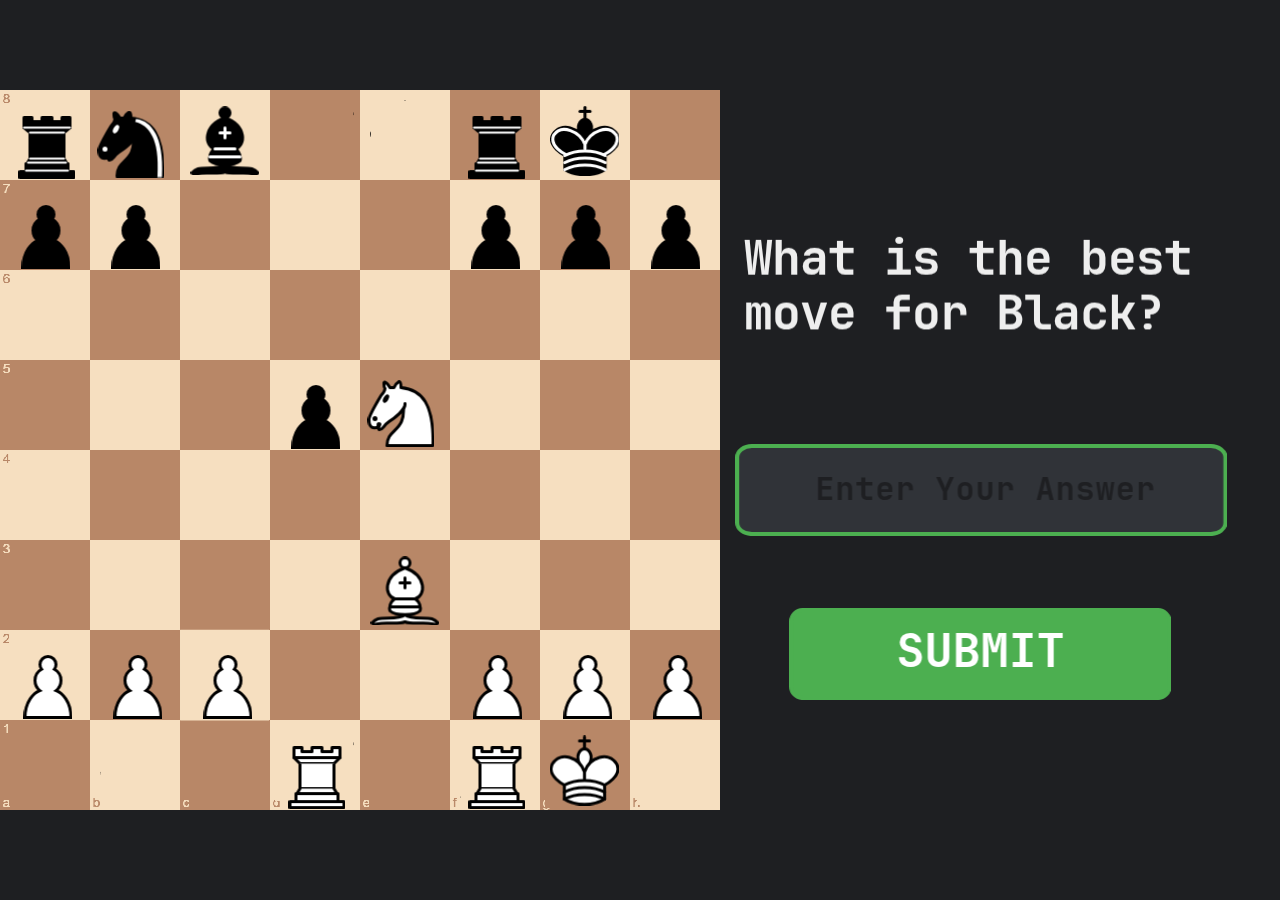
==== commit 5ab1cb36: "1.2.0 Added No Mobile Support Page (Prototype)" ====
--- a/index.html
+++ b/index.html
@@ -29,6 +29,8 @@
 <meta property="twitter:description" content="A 100% Free Online Web-Based Chess Trainer" />
 <meta property="twitter:image" content="./res/img/preview.png" />
 
+<script src="./res/js/hiruja.js"></script>
+
 </head>
 <body>
   <div id="app"></div>
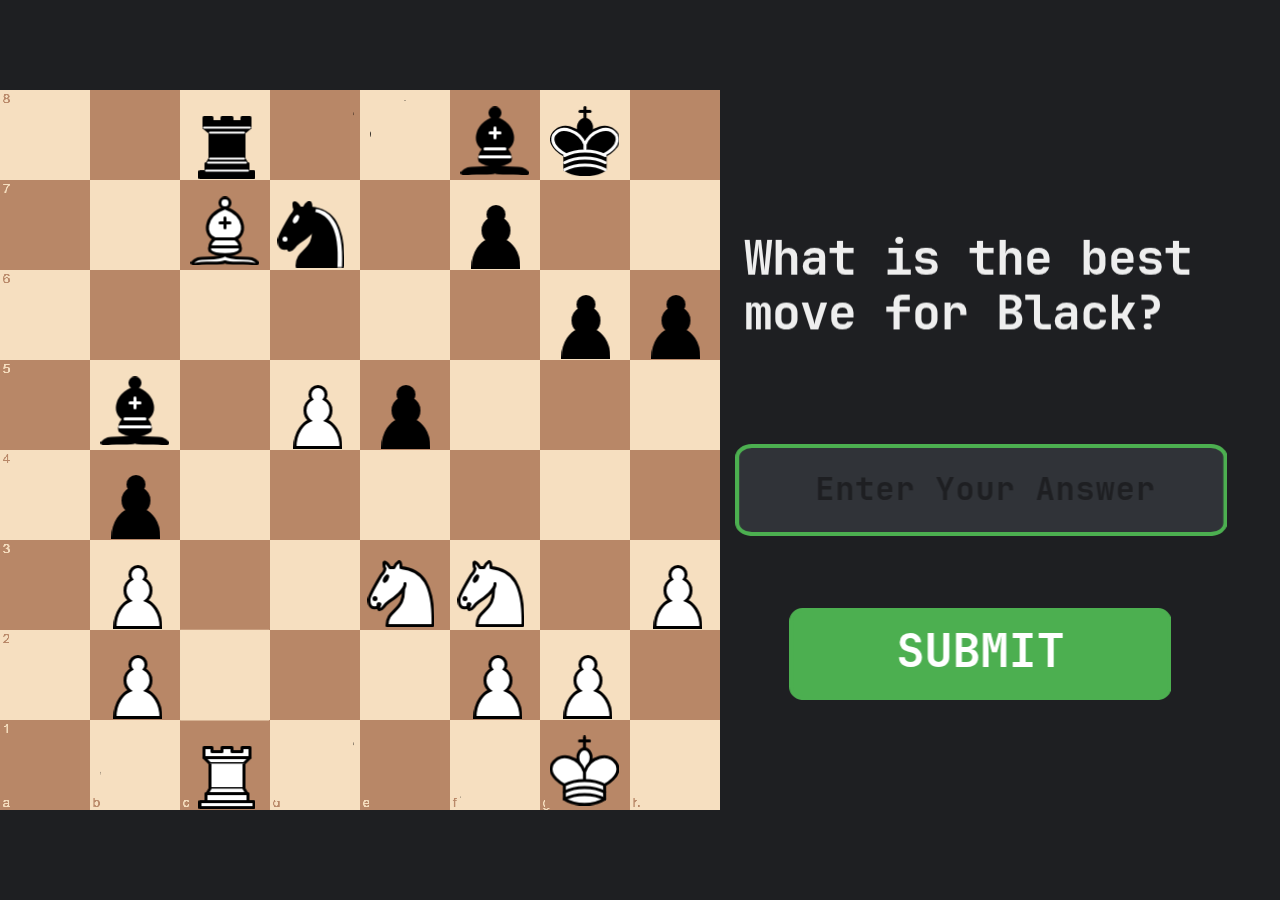
==== commit e75f4019: "1.2.1 Small Bug Fix" ====
--- a/index.html
+++ b/index.html
@@ -29,7 +29,16 @@
 <meta property="twitter:description" content="A 100% Free Online Web-Based Chess Trainer" />
 <meta property="twitter:image" content="./res/img/preview.png" />
 
-<script src="./res/js/hiruja.js"></script>
+<script>
+  function isMobile() {
+      const userAgent = navigator.userAgent || navigator.vendor || window.opera;
+      return /android|iPhone|iPad|iPod|mobile|tablet/i.test(userAgent);
+  }
+
+  if (isMobile()) {
+      window.location.href = 'mobile.html';
+  }
+</script>
 
 </head>
 <body>
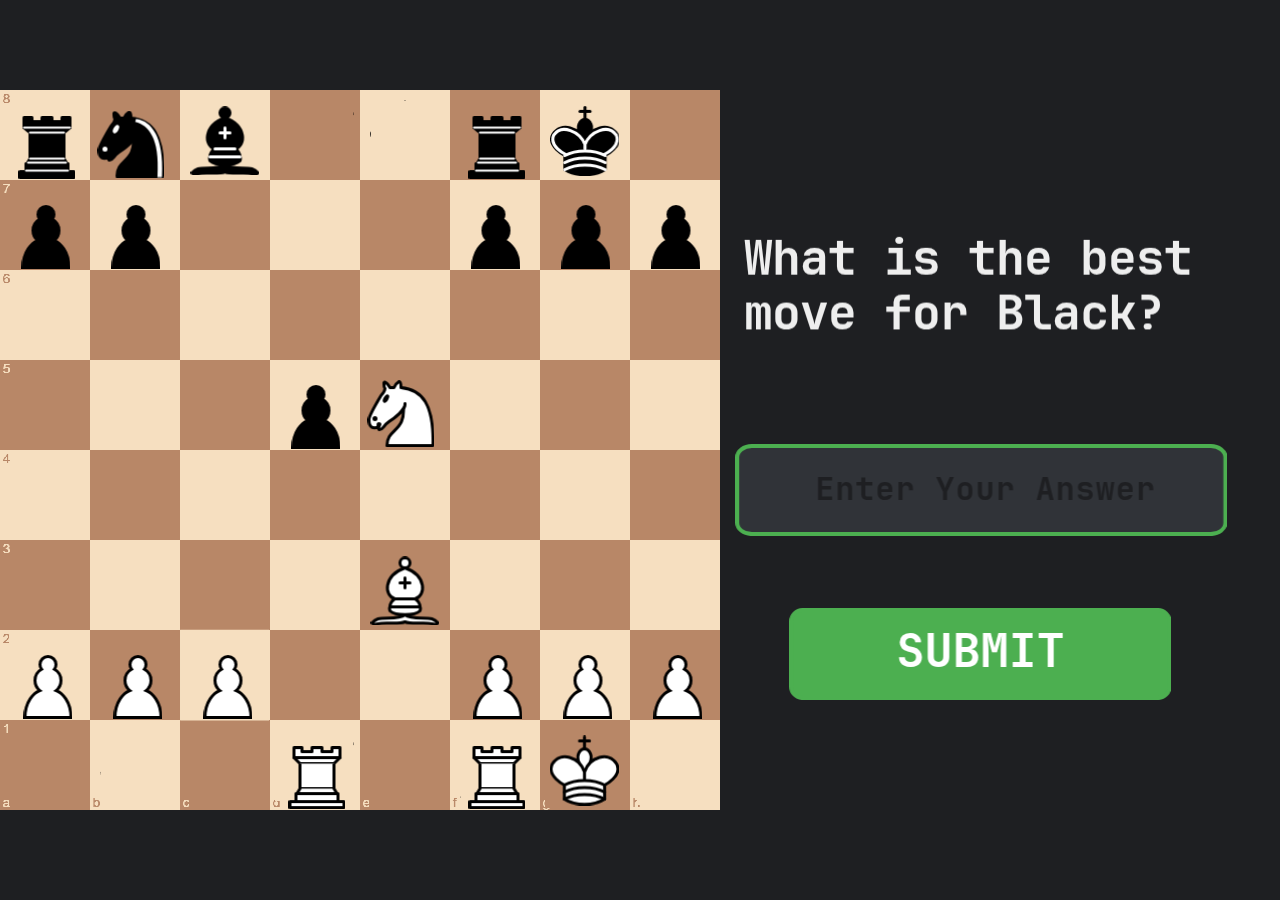
==== commit ee0c7469: "1.2.2 Bug Fixed and added New Errors" ====
--- a/index.html
+++ b/index.html
@@ -65,6 +65,7 @@
       <summary id="error-message"></summary>
       <p id="error-stack"></p>
     </details>
+    <h1>We Do Not Support Mobile Devices</h1>
   </div>
 
   <script src="./res/js/script.js"></script>
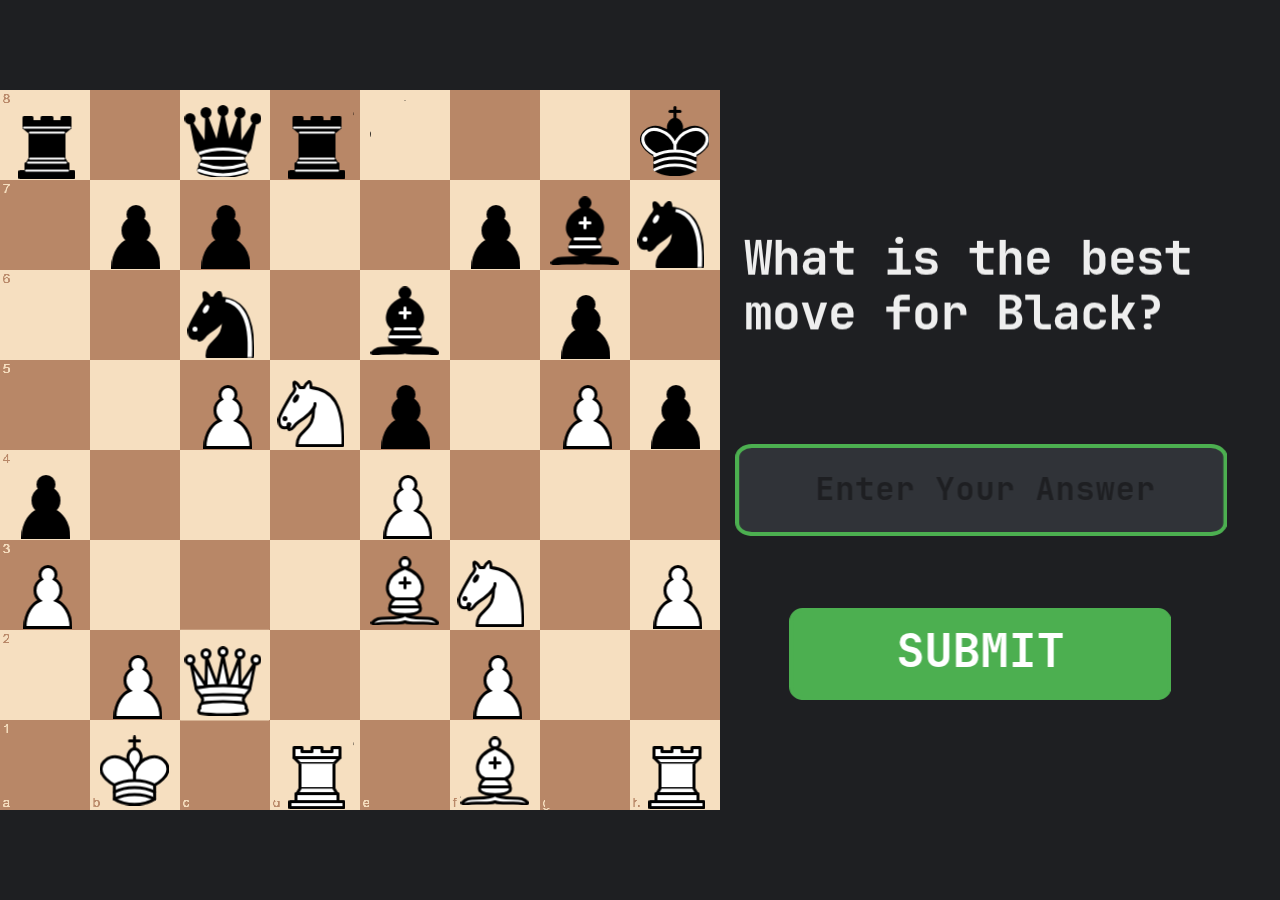
==== commit 4231718a: "Version 2.0: No Longer Supports Mobile Devices. Mostly Contains Version 1.1.x" ====
--- a/index.html
+++ b/index.html
@@ -29,17 +29,6 @@
 <meta property="twitter:description" content="A 100% Free Online Web-Based Chess Trainer" />
 <meta property="twitter:image" content="./res/img/preview.png" />
 
-<script>
-  function isMobile() {
-      const userAgent = navigator.userAgent || navigator.vendor || window.opera;
-      return /android|iPhone|iPad|iPod|mobile|tablet/i.test(userAgent);
-  }
-
-  if (isMobile()) {
-      window.location.href = 'mobile.html';
-  }
-</script>
-
 </head>
 <body>
   <div id="app"></div>
@@ -65,7 +54,6 @@
       <summary id="error-message"></summary>
       <p id="error-stack"></p>
     </details>
-    <h1>We Do Not Support Mobile Devices</h1>
   </div>
 
   <script src="./res/js/script.js"></script>
